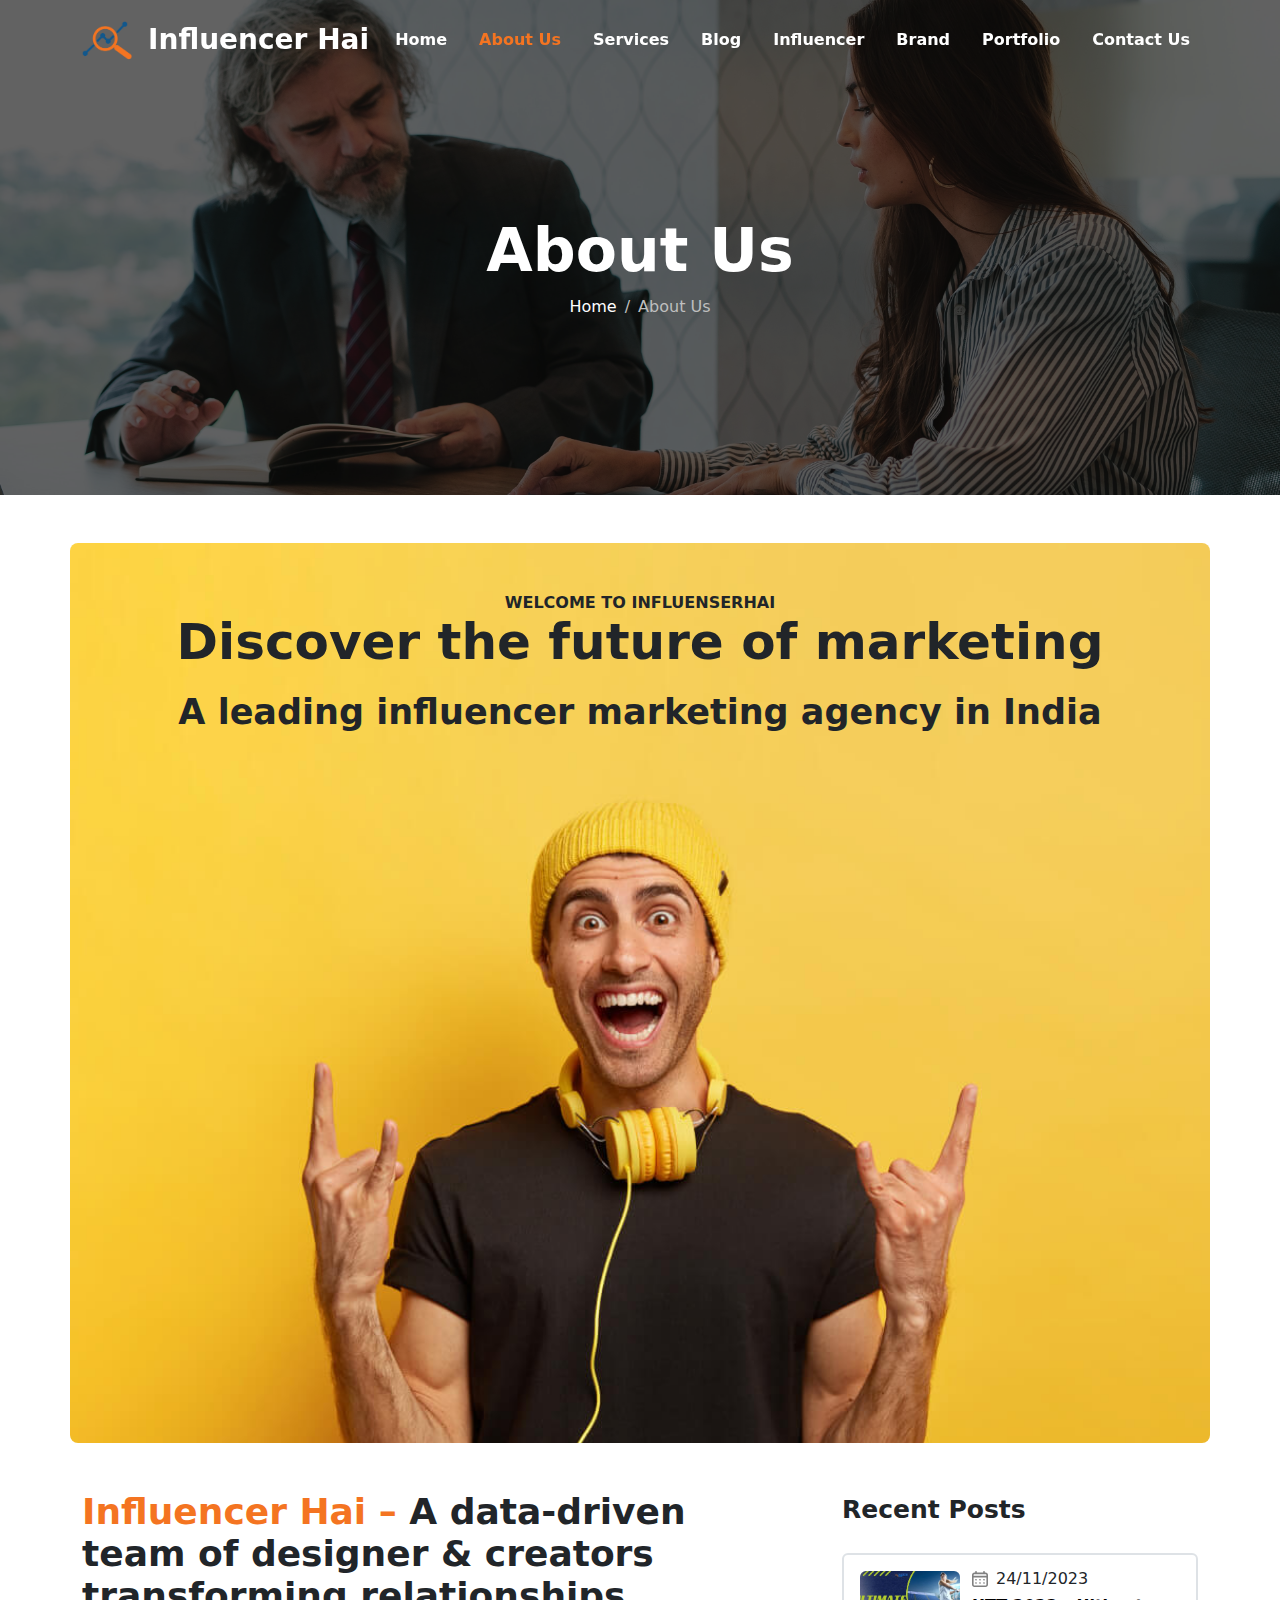
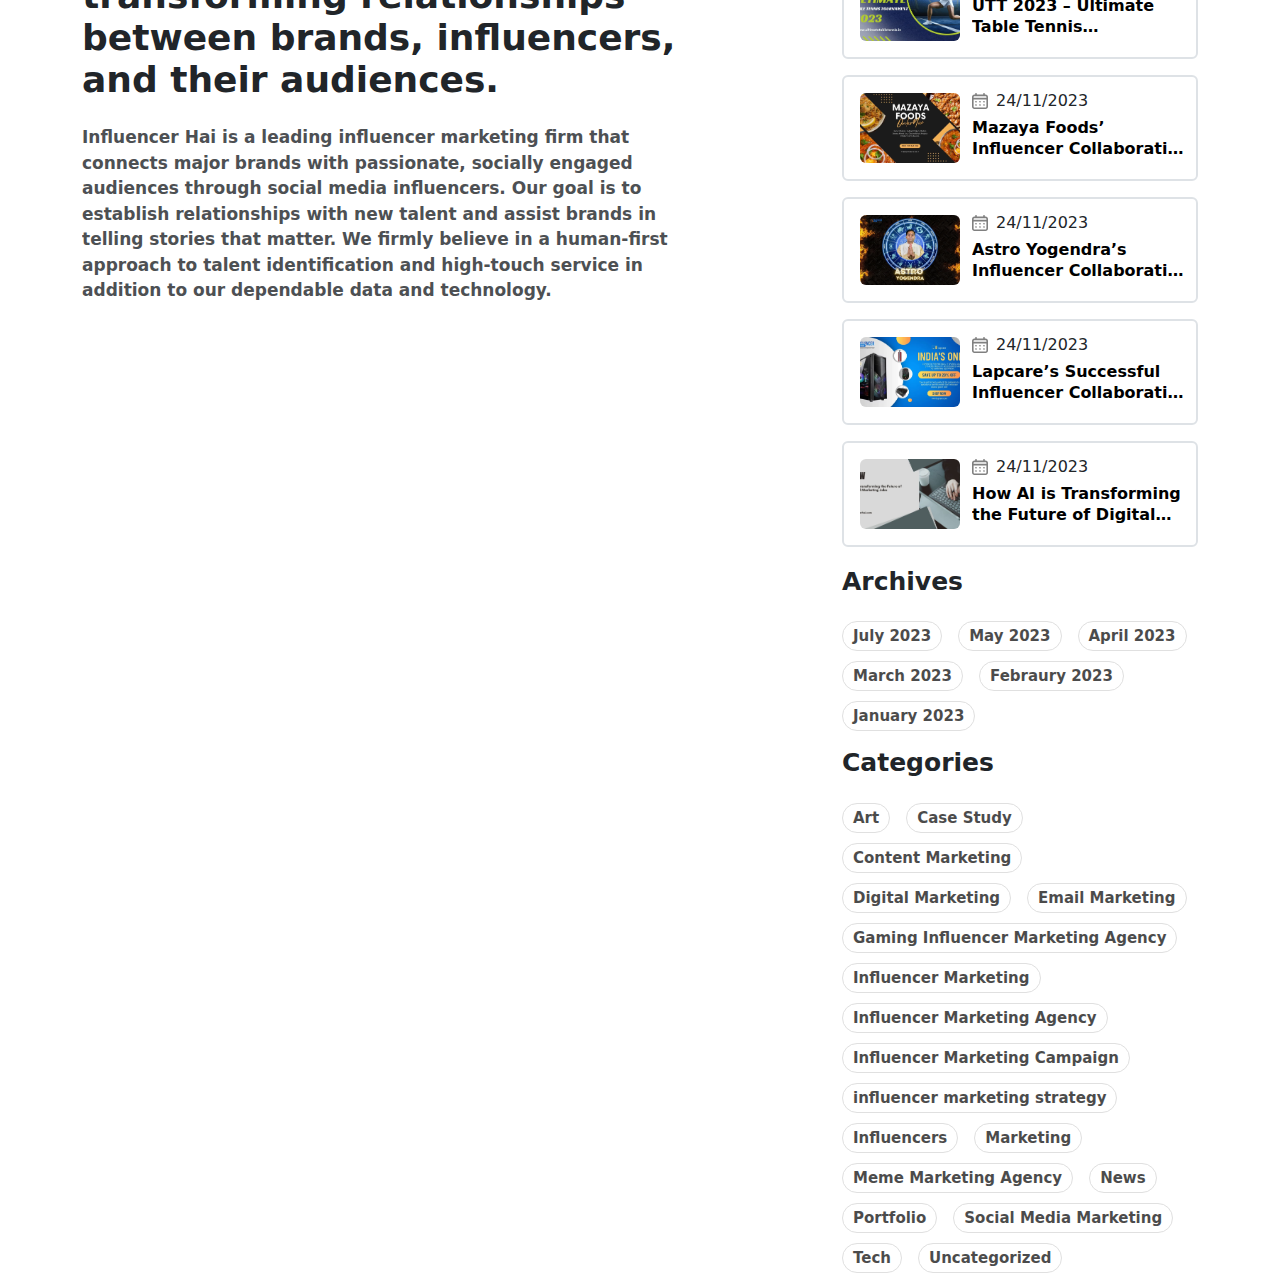
==== about.html @ 9efff972 "offcanvas changes" ====
<!DOCTYPE html>
<html lang="en">
<head>
    <meta charset="UTF-8">
    <meta name="viewport" content="width=device-width, initial-scale=1.0">
    <title>Document</title>
    <script src="assets/libs/jquery/jquery.js"></script>
    <link href="./assets/css/bootstrap.min.css" rel="stylesheet">
    <link href="./assets/css/swiper.min.css" rel="stylesheet">
    <link rel="stylesheet" href="assets/libs/glightBox/css/glightbox.min.css">

    <link href="./assets/css/style.min.css" rel="stylesheet">
</head>
<body>
    
  
  <!-- navbar start  -->
  <nav class="navbar navLight navbar-expand-lg fixed-top container-fluid blognav" aria-label="Offcanvas navbar large">
    <div class="container">
    <a class="navbar-brand logonav d-flex align-items-center" href="#"><img src="assets/img/logo.png" alt="logo" class="img-fluid w-100 h-100"> <span class="logoName  d-inline-flex ms-3">Influencer Hai</span></a>
    <button class="navbar-toggler border-0 shadow-none" type="button" data-bs-toggle="offcanvas" data-bs-target="#offcanvasNavbar2" aria-controls="offcanvasNavbar2" aria-label="Toggle navigation">
        <span class="navbar-toggler-icon menuBtn  "> <img src="assets/img/Menu.png" alt="menu" class="img-fluid w-100 h-100"></span>
    </button>
    <div class="offcanvas offcanvas-end" tabindex="-1" id="offcanvasNavbar2" aria-labelledby="offcanvasNavbar2Label">
        <div class="offcanvas-header">
            <div class="offcanvas-title" id="offcanvasNavbar2Label">
        <a class="navbar-brand logonav d-flex align-items-center" href="#"><img src="assets/img/logo.png" alt="logo" class="img-fluid w-100 h-100"> <span class="logoName logoNameInner d-inline-flex ms-3">Influencer Hai</span></a>
        </div>
        <button type="button" class="menuBtn menuBtnInner border-0 d-inline-flex shdow-none bg-dark" data-bs-dismiss="offcanvas" aria-label="Close"> <img src="assets/img/Close.png" alt="menu" class="img-fluid w-100 h-100"></button>
        </div>
        <div class="offcanvas-body">
        <ul class="navbar-nav navbarNav justify-content-end flex-grow-1 gap-md-3 gap-2">
            <li class="nav-item navItem">
                <a class="nav-link navLInk" aria-current="page" href="index.html">Home</a>
                </li>
            <li class="nav-item navItem">
            <a class="nav-link navLInk active" href="about.html">About Us</a>
            </li>
            <li class="nav-item navItem">
            <a class="nav-link navLInk" href="servicePage.html">Services</a>
            </li>
            <li class="nav-item navItem">
                <a class="nav-link navLInk " href="blogpage.html">Blog</a>
            </li>
            <li class="nav-item navItem">
                <a class="nav-link navLInk" href="influencer.html">Influencer</a>
            </li>
            <li class="nav-item navItem">
                <a class="nav-link navLInk" href="brand.html">Brand</a>
            </li>
            <li class="nav-item navItem">
                <a class="nav-link navLInk" href="portfolio.html">Portfolio</a>
            </li>
            <li class="nav-item navItem">
                <a class="nav-link navLInk" href="contactus.html">Contact Us</a>
            </li>
            <!-- <li class="nav-item navItem">
                <a class="nav-link navLInk" href="#">Search</a>
            </li> -->
        </ul>
        </div>
    </div>
    </div>
  </nav>
<!-- navbar end  -->

<!-- page heading section start -->
  <div class="container-fluid headingSection headingAboutSection position-relative">
      <div class="h-100 d-flex align-items-center position-relative z-1">
          <div class="container">
              <div class="row">
                  <div class="col-12 pageheading text-center">About Us</div>
                  <div class="col-12">
                      <nav aria-label="breadcrumb" class="headingBreadcrumb">
                          <ol class="breadcrumb justify-content-center">
                              <li class="breadcrumb-item headingTitle"><a href="index.html" class="text-decoration-none">Home</a></li>
                              <li class="breadcrumb-item headingTitle active" aria-current="page">About Us</li>
                          </ol>
                      </nav>
                  </div>
              </div>
          </div>
      </div>
  </div>
<!-- page heading section end -->

<!-- AboutImg Section Start -->
  <div class="container-fluid py-5">
    <div class="container aboutSection rounded-3 overflow-hidden">
      <div class="row">
        <div class="col-12 mx-auto">
          <div class="aboutImg">
            <div class="head text-center pt-5">
              WELCOME TO INFLUENSERhai
            </div>
            <div class="subHead text-center">
              Discover the future of marketing
            </div>
            <div class="subHeadmain text-center py-2 py-md-3">
              A leading influencer marketing agency in India
            </div>
          </div>
        </div>
      </div>
    </div>
  </div>
<!-- AboutImg Section Ends -->

<!-- About text Start -->
  <div class="container-fluid aboutTextSection py5">
    <div class="container">
      <div class="row">
        <div class="col-12 col-lg-8">
          <div class="row">
            <div class="col-12 col-lg-11">
              <div class="head">
                <span class="text-theme1">Influencer Hai –</span> A data-driven team of designer & creators transforming relationships between brands, influencers, and their audiences.
              </div>
            </div>
            <div class="col-12 col-lg-10">
              <div class="subHead pt-4">
                Influencer Hai is a leading influencer marketing firm that connects major brands with passionate, socially engaged audiences through social media influencers. Our goal is to establish relationships with new talent and assist brands in telling stories that matter. We firmly believe in a human-first approach to talent identification and high-touch service in addition to our dependable data and technology.
              </div>
            </div>
          </div>
        </div>
        <div class="col-12 col-lg-4">
          <div class="sidebar">
            <div class="row">
              <div class="col-12">
                <div class="card mainCard border-0 pt-3 pt-lg-0">
                  <div class="cardbody">
                    <div class="cardHeading pb-4">
                      Recent Posts
                    </div>
                    <div class=" CardBox mb-3">
                      <div class="cardbody border border-2 px-3 rounded-2 py-3 d-flex gap-3">
                        <div class="row">
                          <div class="col-auto">
                            <div class="CardImg overflow-hidden rounded-2">
                              <img src="./assets/img/blog/blog1.webp" alt="cardImg" class="h-100 w-100 img-fluid object-fit-cover">
                            </div>
                          </div>
                          <div class="col px-0">
                            <div class="cardLink">
                              <div class="date mb-2 d-flex align-items-center gap-2">
                                <img src="./assets/img/calendar.svg" alt="calendarimg" class="h-100 w-100 img-fluid">  24/11/2023
                              </div>
                              <div>
                                <a href="javascript:;" class="text-decoration-none text-black cardLinkanc">UTT 2023 – Ultimate Table Tennis Tournament 2023 Influencer Marketing Campaign</a>
                              </div>
                            </div>
                          </div>
                        </div>
                      </div>
                    </div>
                    <div class=" CardBox mb-3">
                      <div class="cardbody border border-2 px-3 rounded-2 py-3 d-flex gap-3">
                        <div class="row">
                          <div class="col-auto">
                            <div class="CardImg overflow-hidden rounded-2">
                              <img src="./assets/img/blog/blog2.webp" alt="cardImg" class="h-100 w-100 img-fluid object-fit-cover">
                            </div>
                          </div>
                          <div class="col px-0">
                            <div class="cardLink">
                              <div class="date mb-2 d-flex align-items-center gap-2">
                                <img src="./assets/img/calendar.svg" alt="calendarimg" class="h-100 w-100 img-fluid">  24/11/2023
                              </div>
                              <div>
                                <a href="javascript:;" class="text-decoration-none text-black cardLinkanc">Mazaya Foods’ Influencer Collaboration – A Flavorful Journey With InfluencerHai</a>
                              </div>
                            </div>
                          </div>
                        </div>
                      </div>
                    </div>
                    <div class=" CardBox mb-3">
                      <div class="cardbody border border-2 px-3 rounded-2 py-3 d-flex gap-3">
                        <div class="row">
                          <div class="col-auto">
                            <div class="CardImg overflow-hidden rounded-2">
                              <img src="./assets/img/blog/blog3.webp" alt="cardImg" class="h-100 w-100 img-fluid object-fit-cover">
                            </div>
                          </div>
                          <div class="col px-0">
                            <div class="cardLink">
                              <div class="date mb-2 d-flex align-items-center gap-2">
                                <img src="./assets/img/calendar.svg" alt="calendarimg" class="h-100 w-100 img-fluid">  24/11/2023
                              </div>
                              <div>
                                <a href="javascript:;" class="text-decoration-none text-black cardLinkanc">Astro Yogendra’s Influencer Collaboration With InfluencerHai</a>
                              </div>
                            </div>
                          </div>
                        </div>
                      </div>
                    </div>
                    <div class=" CardBox mb-3">
                      <div class="cardbody border border-2 px-3 rounded-2 py-3 d-flex gap-3">
                        <div class="row">
                          <div class="col-auto">
                            <div class="CardImg overflow-hidden rounded-2">
                              <img src="./assets/img/blog/blog4.webp" alt="cardImg" class="h-100 w-100 img-fluid object-fit-cover">
                            </div>
                          </div>
                          <div class="col px-0">
                            <div class="cardLink">
                              <div class="date mb-2 d-flex align-items-center gap-2">
                                <img src="./assets/img/calendar.svg" alt="calendarimg" class="h-100 w-100 img-fluid">  24/11/2023
                              </div>
                              <div>
                                <a href="javascript:;" class="text-decoration-none text-black cardLinkanc">Lapcare’s Successful Influencer Collaboration With InfluencerHai.com</a>
                              </div>
                            </div>
                          </div>
                        </div>
                      </div>
                    </div>
                    <div class=" CardBox mb-3">
                      <div class="cardbody border border-2 px-3 rounded-2 py-3 d-flex gap-3">
                        <div class="row">
                          <div class="col-auto">
                            <div class="CardImg overflow-hidden rounded-2">
                              <img src="./assets/img/blog/blog5.jpg" alt="cardImg" class="h-100 w-100 img-fluid object-fit-cover">
                            </div>
                          </div>
                          <div class="col px-0">
                            <div class="cardLink">
                              <div class="date mb-2 d-flex align-items-center gap-2">
                                <img src="./assets/img/calendar.svg" alt="calendarimg" class="h-100 w-100 img-fluid">  24/11/2023
                              </div>
                              <div>
                                <a href="javascript:;" class="text-decoration-none text-black cardLinkanc">How AI is Transforming the Future of Digital Marketing Jobs</a>
                              </div>
                            </div>
                          </div>
                        </div>
                      </div>
                    </div>
                  </div>
                </div>
              </div>
              <div class="col-12 col-md-6 col-lg-12">
                <div class="card mainCard border-0">
                  <div class="cardbody">
                    <div class="cardHeading pb-4">
                      Archives
                    </div>
                    <div class="archiesText">
                      <ul class="list-unstyled d-flex flexcolumn gap-3 flex-wrap">
                        <li><a href="javaScript:;" class="text-decoration-none text-black archiesTextanc">July 2023</a></li>
                        <li><a href="javaScript:;" class="text-decoration-none text-black archiesTextanc"> May 2023</a></li>
                        <li><a href="javaScript:;" class="text-decoration-none text-black archiesTextanc">April 2023</a></li>
                        <li><a href="javaScript:;" class="text-decoration-none text-black archiesTextanc">March 2023</a></li>
                        <li><a href="javaScript:;" class="text-decoration-none text-black archiesTextanc">Febraury 2023</a></li>
                        <li><a href="javaScript:;" class="text-decoration-none text-black archiesTextanc">January 2023</a></li>
                      </ul>
                    </div>
                  </div>
                </div>
              </div>
              <div class="col-12 col-md-6 col-lg-12">
                <div class="card mainCard border-0">
                  <div class="cardbody">
                    <div class="cardHeading pb-4">
                      Categories
                    </div>
                    <div class="archiesText">
                      <ul class="list-unstyled d-flex flexcolumn gap-3 flex-wrap">
                        <li><a href="javaScript:;" class="text-decoration-none text-black archiesTextanc">Art</a></li>
                        <li><a href="javaScript:;" class="text-decoration-none text-black archiesTextanc">Case Study</a></li>
                        <li><a href="javaScript:;" class="text-decoration-none text-black archiesTextanc">Content Marketing</a></li>
                        <li><a href="javaScript:;" class="text-decoration-none text-black archiesTextanc">Digital Marketing</a></li>
                        <li><a href="javaScript:;" class="text-decoration-none text-black archiesTextanc">Email Marketing</a></li>
                        <li><a href="javaScript:;" class="text-decoration-none text-black archiesTextanc">Gaming Influencer Marketing Agency</a></li>
                        <li><a href="javaScript:;" class="text-decoration-none text-black archiesTextanc">Influencer Marketing</a></li>
                        <li><a href="javaScript:;" class="text-decoration-none text-black archiesTextanc">Influencer Marketing Agency</a></li>
                        <li><a href="javaScript:;" class="text-decoration-none text-black archiesTextanc">Influencer Marketing Campaign</a></li>
                        <li><a href="javaScript:;" class="text-decoration-none text-black archiesTextanc">influencer marketing strategy</a></li>
                        <li><a href="javaScript:;" class="text-decoration-none text-black archiesTextanc">Influencers</a></li>
                        <li><a href="javaScript:;" class="text-decoration-none text-black archiesTextanc">Marketing</a></li>
                        <li><a href="javaScript:;" class="text-decoration-none text-black archiesTextanc">Meme Marketing Agency</a></li>
                        <li><a href="javaScript:;" class="text-decoration-none text-black archiesTextanc">News</a></li>
                        <li><a href="javaScript:;" class="text-decoration-none text-black archiesTextanc">Portfolio</a></li>
                        <li><a href="javaScript:;" class="text-decoration-none text-black archiesTextanc">Social Media Marketing</a></li>
                        <li><a href="javaScript:;" class="text-decoration-none text-black archiesTextanc">Tech</a></li>
                        <li><a href="javaScript:;" class="text-decoration-none text-black archiesTextanc">Uncategorized</a></li>
                      </ul>
                    </div>
                  </div>
                </div>
              </div>
            </div>
          </div>
        </div>
      </div>
    </div>
  </div>
<!-- About text Ends -->




    <script src="./assets/libs/bootstrap/dist/js/bootstrap.bundle.min.js"></script>
    <script src="./assets/libs/swiper/swiper-bundle.min.js"></script>
    <script src="assets/libs/glightBox/js/glightbox.min.js"></script>


    <script>
      $(window).scroll(function () {
          var scroll = $(window).scrollTop();
          if (scroll <= 120) {
              $("nav.navbar").removeClass("nav-active");
          } else {
              $("nav.navbar").addClass("nav-active");
          }
      });
  </script>


<!-- video swiper  -->
<script>
  var swiper = new Swiper(".videoSwiper", {
    slidesPerView: 5,
    spaceBetween: 10,
    pagination: {
      el: ".swiper-pagination",
      clickable: true,
    },
    breakpoints: {
      640: {
        slidesPerView: 2,
        spaceBetween: 10,
      },
      768: {
        slidesPerView: 4,
        spaceBetween: 10,
      },
      1024: {
        slidesPerView: 5.3,
        spaceBetween: 20,
      },
    },
  });
</script>

<!-- video glightBox  -->

<script>
  var glightbox = GLightbox({
      loop: true,
      selector: ".glightboxx",
  });
</script>

</body>
</html>
---- assets/css/style.min.css ----
.heading{font-style:normal;font-weight:700;font-size:25px;line-height:34px;color:#000;text-align:center}.heading span{color:#f47421}@media only screen and (min-width: 992px){.heading{font-size:36px}}.subHeading{margin-top:5px;font-style:normal;font-weight:600;color:#4a4a4a;text-align:center;font-size:16px;line-height:20px}@media only screen and (min-width: 992px){.subHeading{font-size:24px;line-height:36px;margin-top:10px}}.influencerFluid .influencer{width:100%;height:100%}.influencerFluid .influencer img{width:100%;height:100%;-o-object-fit:cover;object-fit:cover}.influencerFluid .influencerWrapper{border:1px solid;border-color:#cacaca;border-radius:5px;padding:20px 10px}@media only screen and (min-width: 576px){.influencerFluid .influencerWrapper{border:0;padding:0}}.influencerFluid .influencerWrapper .icons{width:40px;height:40px}.influencerFluid .influencerWrapper .icons img{width:100%;height:100%}.influencerFluid .influencerWrapper .influencerHeading{font-style:normal;font-weight:700;font-size:16px;line-height:24px;color:#4a4a4a}.influencerFluid .influencerWrapper .influencerHeading span{color:#f47421}@media only screen and (min-width: 992px){.influencerFluid .influencerWrapper .influencerHeading{font-size:20px}}.influencerFluid .influencerWrapper .influencerSubHeading{font-style:normal;font-weight:400;font-size:14px;line-height:24px;color:#646464}@media only screen and (min-width: 992px){.influencerFluid .influencerWrapper .influencerSubHeading{font-size:15px;line-height:20px}}.influencerCategoriesFluid .categoryRow{flex-wrap:nowrap;overflow-x:auto}@media only screen and (min-width: 576px){.influencerCategoriesFluid .categoryRow{flex-wrap:wrap}}.influencerCategoriesFluid .categoryWrapper{border:1px solid;border-color:#e3e3e3;border-radius:5px;justify-content:center;align-items:center;transition:.3s ease-in-out;padding:10px;background-color:#fff}@media only screen and (min-width: 1200px){.influencerCategoriesFluid .categoryWrapper{padding:20px 10px}}.influencerCategoriesFluid .categoryWrapper:hover{transform:translateY(-10px)}.influencerCategoriesFluid .categoryWrapper:hover .categoryAnchor img{transform:translateX(5px)}.influencerCategoriesFluid .categoryWrapper .categoryIcon{width:40px;height:40px}.influencerCategoriesFluid .categoryWrapper .categoryIcon img{width:100%;height:100%;-o-object-fit:contain;object-fit:contain}.influencerCategoriesFluid .categoryWrapper .categoryHeading{font-style:normal;font-weight:700;line-height:20px;color:#4a4a4a;font-size:14px}@media only screen and (min-width: 1200px){.influencerCategoriesFluid .categoryWrapper .categoryHeading{font-size:16px;line-height:20px}}.influencerCategoriesFluid .categoryWrapper .categoryAnchor{color:#f47421;text-decoration:none;border-radius:5px;font-size:13px;line-height:20px;overflow:hidden;text-overflow:ellipsis;display:-webkit-box !important;-webkit-line-clamp:1;-webkit-box-orient:vertical}@media only screen and (min-width: 1200px){.influencerCategoriesFluid .categoryWrapper .categoryAnchor{font-size:13px;line-height:24px}}.influencerCategoriesFluid .categoryWrapper .categoryAnchor img{margin-left:5px;width:10px;height:10px;transition:.3s ease-in-out}.newEraFluid{text-align:center;overflow:hidden}.newEraFluid>.container>.row{z-index:2}.newEraFluid .newEraPara{color:#4a4a4a;width:500px;z-index:2;font-size:14px}@media only screen and (min-width: 576px){.newEraFluid .newEraPara{font-size:15px}}@media only screen and (min-width: 992px){.newEraFluid .newEraPara{font-size:18px}}.newEraFluid .askBtn{background-color:#f47421;border-radius:5px;font-weight:500;border:1px solid;color:#fff;transition:.3s linear;margin-right:8px;z-index:2;font-size:12px;padding:10px}@media only screen and (min-width: 992px){.newEraFluid .askBtn{padding:10px 20px;font-size:15px}}.newEraFluid .askBtn:hover{border:1px solid #f47421;background-color:rgba(0,0,0,0);color:#f47421}.newEraFluid .learnBtn{border-color:#f47421;border:1px solid;border-radius:5px;font-size:12px;font-weight:500;color:#f47421;transition:.3s linear;background-color:rgba(0,0,0,0);padding:10px}@media only screen and (min-width: 992px){.newEraFluid .learnBtn{font-size:15px;padding:10px 20px}}.newEraFluid .learnBtn:hover{background-color:#f47421;color:#fff}.newEraFluid .images{width:150px;height:150px;position:absolute;top:60%;left:150px}.newEraFluid .images::after{content:"";background-image:url(../img/actress4.jpeg);position:absolute;top:-100%;left:-113px;width:100px;height:100px;background-repeat:no-repeat;background-position:center top;border-radius:50%;background-size:cover}.newEraFluid .images::before{content:"";background-image:url(../img/actress5.jpeg);position:absolute;top:-166%;left:110px;width:80px;height:80px;background-repeat:no-repeat;background-position:center top;background-size:cover;border-radius:50%}.newEraFluid .images img{width:100%;height:100%;-o-object-fit:cover;object-fit:cover;border-radius:50%}.newEraFluid .imagesRyt{width:150px;height:150px;position:absolute;top:4%;right:28px;z-index:1}.newEraFluid .imagesRyt::after{content:"";background-size:cover;background-image:url(../img/actress1.jpeg);position:absolute;top:210%;left:7px;width:35px;height:35px;background-repeat:no-repeat;background-position:center top;border-radius:50%}.newEraFluid .imagesRyt::before{content:"";background-size:cover;background-image:url(../img/actress2.jpeg);position:absolute;top:126%;left:-117px;width:80px;height:80px;background-repeat:no-repeat;background-position:center top;border-radius:50%}.newEraFluid .imagesRyt img{width:100%;height:100%;-o-object-fit:cover;object-fit:cover;border-radius:50%}.askBtn{background-color:#f47421;border-radius:5px;font-weight:500;border:1px solid;color:#fff;transition:.3s linear;margin-right:8px;z-index:2;font-size:12px;padding:10px;z-index:5;position:relative}@media only screen and (min-width: 992px){.askBtn{padding:10px 20px;font-size:15px}}.askBtn:hover{border:1px solid #f47421;background-color:rgba(0,0,0,0);color:#f47421}.serviceHeroFluid{padding-top:130px;padding-bottom:70px;overflow:hidden;height:300px}@media only screen and (min-width: 576px){.serviceHeroFluid{padding-bottom:70px}}@media only screen and (min-width: 768px){.serviceHeroFluid{height:400px;padding-bottom:80px}}.serviceHeroFluid::after{content:"";background-image:url(./../img/serviceImg.webp);position:absolute;top:0;left:0;background-repeat:no-repeat;background-size:cover;background-position:top;width:100%;height:100%;z-index:1}.serviceHeroFluid::before{content:"";width:100%;height:100%;background-color:rgba(0,0,0,.4);position:absolute;top:0;left:0;z-index:2}.serviceHeroFluid .serviceTxt{z-index:4;position:relative;top:50%;transform:translate(-50%, -50%);left:50%;margin:0;text-align:center}@media only screen and (min-width: 576px){.serviceHeroFluid .serviceTxt{top:50%;transform:translateY(-50%);left:20px;text-align:start}}.serviceHeroFluid .serviceTxt .serviceHeading{font-weight:700;color:#fff;line-height:110%;font-size:25px}@media only screen and (min-width: 576px){.serviceHeroFluid .serviceTxt .serviceHeading{font-size:32px}}@media only screen and (min-width: 768px){.serviceHeroFluid .serviceTxt .serviceHeading{font-size:40px}}@media only screen and (min-width: 992px){.serviceHeroFluid .serviceTxt .serviceHeading{font-size:45px}}.serviceHeroFluid .serviceTxt .learnBtn{border:0;background-color:#fff;color:#f47421;font-weight:600;border-radius:5px;margin-top:30px;transition:.3s linear;padding:5px 15px;font-size:12px}@media only screen and (min-width: 576px){.serviceHeroFluid .serviceTxt .learnBtn{padding:10px 20px}}@media only screen and (min-width: 768px){.serviceHeroFluid .serviceTxt .learnBtn{font-size:14px}}.serviceHeroFluid .serviceTxt .learnBtn:hover{background-color:#f47421;color:#fff}.influencerBtn{color:#fff;background-color:#f47421;border-style:solid;border-width:0px 0px 0px 0px;border-radius:30px 30px 30px 30px;font-weight:600;text-decoration:none;transition:.3s ease-in-out;padding:12px 24px;font-size:12px;display:flex;margin:auto}.influencerBtn.zIndex{z-index:5}.influencerBtn.influencerBtn1{margin:auto}@media only screen and (min-width: 992px){.influencerBtn.influencerBtn1{margin-left:0}}.influencerBtn:hover{background-color:#11578c;transform:scale(1.1)}@media only screen and (min-width: 768px){.influencerBtn{padding:15px 30px;font-size:16px;margin-left:0}}.navbar.nav-active .navLInk{color:#000 !important}.navbar.nav-active .navLInk.active{color:#f47421 !important}.navbar.nav-active .logoName{color:#000 !important}.heroSection{color:#fff;position:relative;align-items:center;padding-top:80px;min-height:100vh}@media only screen and (min-width: 768px){.heroSection{padding-top:0}}.heroSection::after{content:"";background-image:url(./../img/bg.jpg);background-repeat:no-repeat;background-position:center;background-size:cover;width:100%;height:100%;position:absolute;top:0;left:0}@media only screen and (min-width: 576px){.heroSection{color:#fff;position:relative;align-items:center}}@media only screen and (min-width: 1200px){.heroSection{height:100vh}}.heroSection .heroImage{z-index:6;position:relative}.heroSection .heroImage img{width:100%;height:100%;-o-object-fit:contain;object-fit:contain}.heroSection .heroTxtWrapper{z-index:5;position:relative}.heroSection .videoBg .videoInner{-o-object-position:right;object-position:right}@media only screen and (min-width: 1200px){.heroSection .videoBg .videoInner{-o-object-position:unset;object-position:unset}}.heroSection .HeroHeading{font-size:27px;color:#11578c;line-height:32px}@media only screen and (min-width: 768px){.heroSection .HeroHeading{font-size:30px;line-height:36px}}@media only screen and (min-width: 992px){.heroSection .HeroHeading{font-size:35px;line-height:42px}}@media only screen and (min-width: 1200px){.heroSection .HeroHeading{font-size:42px;line-height:52px}}.heroSection .heroPera{font-size:16px;color:#4a4a4a}@media only screen and (min-width: 576px){.heroSection .heroPera{font-size:16px;line-height:normal}}@media only screen and (min-width: 992px){.heroSection .heroPera{font-size:20px}}.heroSection .searchBox{max-width:557px;min-height:62px;border-radius:60px;position:relative;background-color:#fff;display:flex;align-items:center;padding:0px;border:2px solid #8371a9}@media only screen and (min-width: 992px){.heroSection .searchBox{max-width:557px;min-height:72px;border-radius:60px;position:relative;background-color:#fff;display:flex;align-items:center;padding:15px;border:4px solid #11578c}}.heroSection .searchBox .Dropdown .dropbtn{font-size:13px;color:#f47421;font-weight:700}.heroSection .searchBox .Dropdown .dropbtn::after{background-image:url(../img/downarrow.svg);background-repeat:no-repeat;background-size:cover;width:15px;height:15px;top:100px;border:none !important}@media only screen and (min-width: 576px){.heroSection .searchBox .Dropdown .dropbtn{font-size:16px;color:#f47421;font-weight:700}}@media only screen and (min-width: 576px){.heroSection .searchBox .Dropdown .dropbtn{font-size:18px;color:#f47421;font-weight:700}}.heroSection .searchBox .Dropdown .IconMedia{width:18px;height:18px}@media only screen and (min-width: 576px){.heroSection .searchBox .Dropdown .IconMedia{width:14px;height:14px}}.heroSection .searchBox .Dropdown .DropMenu{background-color:#fff;border-radius:10px;border:none;max-width:200px}.heroSection .searchBox .Dropdown .DropMenu .dropdown-item{font-size:14px;color:#4a4a4a}@media only screen and (min-width: 576px){.heroSection .searchBox .Dropdown .DropMenu .dropdown-item{font-size:16px;font-weight:700;color:#4a4a4a;transition:all .3s ease-in-out}.heroSection .searchBox .Dropdown .DropMenu .dropdown-item .IconMedia{filter:grayscale(1)}.heroSection .searchBox .Dropdown .DropMenu .dropdown-item:hover{color:#f47421}.heroSection .searchBox .Dropdown .DropMenu .dropdown-item:hover .IconMedia{filter:none}}@media only screen and (min-width: 768px){.heroSection .searchBox .Dropdown .DropMenu .dropdown-item{font-size:18px;font-weight:700;color:#4a4a4a;transition:all .3s ease-in-out}.heroSection .searchBox .Dropdown .DropMenu .dropdown-item .IconMedia{filter:grayscale(1)}.heroSection .searchBox .Dropdown .DropMenu .dropdown-item:hover{color:#f47421}.heroSection .searchBox .Dropdown .DropMenu .dropdown-item:hover .IconMedia{filter:none}}.heroSection .searchBox .searchInput{font-size:14px;font-weight:700;color:#000}.heroSection .searchBox .searchInput::-moz-placeholder{font-size:14px;font-weight:700;color:#000}.heroSection .searchBox .searchInput::placeholder{font-size:14px;font-weight:700;color:#000}@media only screen and (min-width: 576px){.heroSection .searchBox .searchInput{font-size:18px;font-weight:700;color:#000}.heroSection .searchBox .searchInput::-moz-placeholder{font-size:18px;font-weight:700;color:#000}.heroSection .searchBox .searchInput::placeholder{font-size:18px;font-weight:700;color:#000}}.heroSection .searchBox .searchicon{height:24px;width:24px;margin-right:10px}.heroSection .searchBox .searchInner{top:100%;transform:translate(0, 7px);max-height:30vh;height:30vh;padding:8px 10px}@media only screen and (min-width: 576px){.heroSection .searchBox .searchInner{top:100%;transform:translate(0, 7px);max-height:50vh;height:50vh;padding:20px 30px}}.heroSection .searchBox .searchInner .searchLi{padding:10px 15px}@media only screen and (min-width: 576px){.heroSection .searchBox .searchInner .searchLi{transition:all .3s ease;padding:20px 30px}}.heroSection .searchBox .searchInner .searchLi:hover{background-color:rgba(255,200,200,.658)}.heroSection .searchBox .searchInner .searchLi .innerDropdown{font-size:13px;color:#4a4a4a;font-weight:700;opacity:.9}@media only screen and (min-width: 576px){.heroSection .searchBox .searchInner .searchLi .innerDropdown{font-size:14px;color:#4a4a4a;font-weight:700;opacity:.9}}@media only screen and (min-width: 768px){.heroSection .searchBox .searchInner .searchLi .innerDropdown{font-size:18px;color:#4a4a4a;font-weight:700;opacity:.9}}.heroSection .searchBox .searchInner .searchLi .innerDropdown .arrowIcon{width:14px;height:14px;transform:rotate(-45deg)}@media only screen and (min-width: 576px){.heroSection .searchBox .searchInner .searchLi .innerDropdown .arrowIcon{width:14px;height:14px;transform:rotate(-45deg)}}@media only screen and (min-width: 768px){.heroSection .searchBox .searchInner .searchLi .innerDropdown .arrowIcon{width:18px;height:18px;transform:rotate(-45deg)}}.heroSection .searchBox .searchInner .searchLi .innerDropdown .inndrSubheading{font-size:10px;font-weight:600}@media only screen and (min-width: 576px){.heroSection .searchBox .searchInner .searchLi .innerDropdown .inndrSubheading{font-size:13px;font-weight:600}}.heroSection .searchBox .searchInnerData{padding:7px 12px;color:#000;font-size:14px;font-weight:500;transition:all .3s ease-in-out}.heroSection .searchBox .searchInnerData:hover{background-color:#f2f2f2}.heroSection .searchBox .searchInput:focus~.searchInner{display:block !important}.heroSection .searchBox .searchdrop .dropdownBtn{font-size:14px;font-weight:500;color:#000}.heroSection .searchBox .searchdrop .searchMenu{transform:translateY(7px);max-height:50vh;min-width:auto}.heroSection .heroBrand{width:100%;background-color:#170c2a;box-shadow:rgba(0,0,0,.15) 0px 1px 3px 1px;border-radius:60px 60px 0px 0px;padding:var(--space-2xl)}.heroSection .heroBrand .brandIcon{height:30px}@media only screen and (min-width: 576px){.heroSection .heroBrand .brandIcon{height:40px}}.counterSection .counterCard{background-color:#fff;box-shadow:0px 1px 3px 1px rgba(0,0,0,.15);border-radius:0px 0px 40px 40px;padding:1.5rem}@media only screen and (min-width: 576px){.counterSection .counterCard{background-color:#fff;box-shadow:0px 1px 3px 1px rgba(0,0,0,.15);border-radius:0px 0px 60px 60px;padding:1.5rem}}.counterSection .counterCard .iconuser{background-color:#8d4aff;box-shadow:rgba(0,0,0,.1) 0px 18px 16px -3px;width:30px;height:30px;border-radius:50%;overflow:hidden;margin-top:10px;flex-shrink:0}@media only screen and (min-width: 576px){.counterSection .counterCard .iconuser{background-color:#8d4aff;box-shadow:rgba(0,0,0,.1) 0px 18px 16px -3px;width:40px;height:40px;border-radius:50%;overflow:hidden;margin-top:14px;flex-shrink:0}}@media only screen and (min-width: 576px){.counterSection .counterCard .iconuser{background-color:#8d4aff;box-shadow:rgba(0,0,0,.1) 0px 18px 16px -3px;width:44px;height:44px;border-radius:50%;overflow:hidden;margin-top:14px;flex-shrink:0}}.counterSection .counterCard .counterHeading{font-size:22px;font-weight:700;color:#000}@media only screen and (min-width: 576px){.counterSection .counterCard .counterHeading{font-size:30px;font-weight:700;color:#000}}@media only screen and (min-width: 768px){.counterSection .counterCard .counterHeading{font-size:40px;font-weight:700;color:#000}}@media only screen and (min-width: 992px){.counterSection .counterCard .counterHeading{font-size:48px;font-weight:700;color:#000}}.counterSection .counterCard .counterPera{font-size:14px;font-weight:600;color:#666}@media only screen and (min-width: 576px){.counterSection .counterCard .counterPera{font-size:1.3rem;font-weight:600;color:#666}}@media only screen and (min-width: 768px){.counterSection .counterCard .counterPera{font-size:1.4rem;font-weight:600;color:#666}}.ourClient .clientContent .headingClient{font-size:22px;line-height:32px;color:#000;font-weight:700}@media only screen and (min-width: 576px){.ourClient .clientContent .headingClient{font-size:24px;line-height:26px;color:#000;font-weight:700}}@media only screen and (min-width: 768px){.ourClient .clientContent .headingClient{font-size:34px;line-height:52px;color:#000;font-weight:700}}@media only screen and (min-width: 768px){.ourClient .clientContent .headingClient{font-size:40px;line-height:38px;color:#000;font-weight:700}}.ourClient .clientContent .headingClient .subheadingClient{color:#f47421}.ourClient .clientContent .pera{font-size:16px;color:#000;font-weight:600}@media only screen and (min-width: 576px){.ourClient .clientContent .pera{font-size:16px;color:#000;font-weight:600}}@media only screen and (min-width: 768px){.ourClient .clientContent .pera{font-size:20px;color:#000;font-weight:600}}.ourClient .cardImg{box-shadow:rgba(0,0,0,.05) -5px 4px 36px;border-radius:4px;height:100px;padding:10px;background:#fff;display:flex;align-items:center;justify-content:center;align-items:center;border:none}.ourClient .cardImg.active .clientImg{display:none}.ourClient .cardImg.active .clientImg2{display:block !important}.ourClient .cardImg .clientImg{height:100px;padding:10px}.ourClient .cardImg .clientImg2{height:100px}.brandHeroSection{background-image:url(../img/brand/hero-9-img.png) !important;background-repeat:no-repeat;background-size:cover;padding-top:80px;min-height:80vh}@media only screen and (min-width: 1200px){.brandHeroSection{min-height:100vh}}.brandHeroSection .HeroHeading{font-size:25px;color:#11578c;line-height:32px}@media only screen and (min-width: 768px){.brandHeroSection .HeroHeading{font-size:30px;line-height:36px}}@media only screen and (min-width: 992px){.brandHeroSection .HeroHeading{font-size:35px;line-height:42px}}@media only screen and (min-width: 1200px){.brandHeroSection .HeroHeading{font-size:42px;line-height:52px}}.brandHeroSection .heroPera{font-size:16px;color:#4a4a4a}@media only screen and (min-width: 576px){.brandHeroSection .heroPera{font-size:16px;line-height:normal}}@media only screen and (min-width: 992px){.brandHeroSection .heroPera{font-size:20px}}.brandHeroSection .heroImage{z-index:6;position:relative}.brandHeroSection .heroImage img{width:100%;height:100%;-o-object-fit:contain;object-fit:contain;aspect-ratio:1/.7}@media only screen and (min-width: 992px){.brandHeroSection .heroImage img{width:100%;height:100%;-o-object-fit:contain;object-fit:contain;aspect-ratio:unset}}.aboutUs .cardAbout{border-radius:5px;padding:20px;background-color:#646464 !important}@media only screen and (min-width: 768px){.aboutUs .cardAbout{padding:30px}}@media only screen and (min-width: 992px){.aboutUs .cardAbout{padding:40px}}.aboutUs .cardAbout .cardHeading{font-size:22px;line-height:30px;color:#fff;font-weight:600}@media only screen and (min-width: 768px){.aboutUs .cardAbout .cardHeading{font-size:25px;line-height:32px}}@media only screen and (min-width: 768px){.aboutUs .cardAbout .cardHeading{font-size:30px;line-height:38px}}.aboutUs .devolopements-benefits-box{background-color:#646464 !important;background-size:cover;transition:all .3s ease-in-out}.aboutUs .devolopements-benefits-box:hover .devolopements-benefits-box-count{border-radius:10px}.aboutUs .devolopements-benefits-box .headingCardInner{color:#fff;font-size:18px;align-items:center}@media only screen and (min-width: 576px){.aboutUs .devolopements-benefits-box .headingCardInner{font-size:20px;align-items:start}}.aboutUs .devolopements-benefits-box .peraCard{font-size:14px;color:#fff;opacity:.7;margin-top:10px;display:-webkit-box;-webkit-line-clamp:3;-webkit-box-orient:vertical;overflow:hidden;text-overflow:ellipsis;align-items:center}@media only screen and (min-width: 576px){.aboutUs .devolopements-benefits-box .peraCard{font-size:16px;align-items:start}}.aboutUs .devolopements-benefits-box .positionCard{color:#fff;font-size:12px}.aboutUs .devolopements-benefits-box .devolopements-benefits-box-count{position:absolute;left:50%;transform:translateX(-50%);top:-25px;background-color:#f47421;width:50px;height:50px;border-radius:10px;display:flex;align-items:center;justify-content:center;font-weight:900;color:#fff;font-size:20px;transition:.5s;transition:all .3s ease-in-out}@media only screen and (min-width: 576px){.aboutUs .devolopements-benefits-box .devolopements-benefits-box-count{left:3px;font-size:24px;height:50px;border-radius:50px;top:20px}}.formStart .formFloat{border-color:red !important}.formStart .formFloat::-moz-placeholder{color:#11578c !important}.formStart .formFloat::placeholder{color:#11578c !important}.formStart .formFloat .formFloatinput{color:#fff !important}.formStart .formFloat .formFloatinput:focus{border-color:#fff !important}.formStart .formFloat .formFloatinputlabel{color:#fff !important;font-size:14px !important}@media only screen and (min-width: 576px){.formStart .formFloat .formFloatinputlabel{font-size:16px !important}}.formStart .formFloat .formFloatinputlabel::after{background:rgba(0,0,0,0) !important}.formStart .formFloat .formFloatinputtextarea{height:120px}@media only screen and (min-width: 576px){.formStart .formFloat .formFloatinputtextarea{height:150px}}.servicesSection .servicesCard{padding:15px;background:#ecf5fd;border-radius:10px;transition:all .3s ease-in-out}@media only screen and (min-width: 576px){.servicesSection .servicesCard{padding:30px}.servicesSection .servicesCard:hover{transform:translateY(-10px)}.servicesSection .servicesCard:hover .cardImg{transform:rotate(0deg)}.servicesSection .servicesCard:hover .cardHeading{color:#f47421}}.servicesSection .servicesCard .cardImg{width:55px;height:55px;box-shadow:0px 1px 3px 1px rgba(0,0,0,.15);border-radius:10px;padding:7px;transform:rotate(-5deg);background-color:#fff;transition:all .3s ease-in-out}@media only screen and (min-width: 576px){.servicesSection .servicesCard .cardImg{width:65px;height:65px;padding:10px}}.servicesSection .servicesCard .cardHeading{font-size:18px;color:#000;font-weight:700;transition:all .3s ease-in-out}@media only screen and (min-width: 576px){.servicesSection .servicesCard .cardHeading{font-size:20px}}@media only screen and (min-width: 768px){.servicesSection .servicesCard .cardHeading{font-size:22px}}@media only screen and (min-width: 992px){.servicesSection .servicesCard .cardHeading{font-size:24px}}.servicesSection .servicesCard .cardPera{font-size:14px;color:#000;font-weight:400;display:-webkit-box;-webkit-line-clamp:3;-webkit-box-orient:vertical;overflow:hidden;text-overflow:ellipsis}@media only screen and (min-width: 576px){.servicesSection .servicesCard .cardPera{font-size:16px}}.videoSectionmember .VideoCard{border-radius:10px;width:100% !important;cursor:pointer;overflow:hidden;transition:all .3s ease-in-out}@media only screen and (min-width: 576px){.videoSectionmember .VideoCard:hover .videoImg2 img{transform:scale(1.1)}}.videoSectionmember .VideoCard .videoImg2{height:400px;transition:all .3s ease-in-out}.videoSectionmember .VideoCard .videoImg2 img{transition:all .3s ease-in-out;border-radius:10px;-o-object-fit:cover;object-fit:cover}.videoSectionmember .VideoCard .badgeInsta{padding:8px 16px;height:30px;background-color:#11578c;font-size:12px;color:#fff;font-weight:400;width:-moz-fit-content;width:fit-content;position:absolute;top:8px;left:8px}.videoSectionmember .VideoCard .badgeInsta .iconInsta{width:16px;height:16px}.videoSectionmember .VideoCard .profileCardinner{position:absolute;bottom:8px;left:8px;right:8px;padding:10px;height:55px;background-color:rgba(255,255,255,.712)}@media only screen and (min-width: 576px){.videoSectionmember .VideoCard .profileCardinner{height:65px}}.videoSectionmember .VideoCard .profileCardinner .userIMgsmall{width:40px;height:40px;border-radius:50%}@media only screen and (min-width: 576px){.videoSectionmember .VideoCard .profileCardinner .userIMgsmall{width:50px;height:50px}}.videoSectionmember .VideoCard .profileCardinner .nameUser{font-size:14px;color:#000;font-weight:600}.videoSectionmember .VideoCard .profileCardinner .profileuser{font-size:12px;color:#000;font-weight:400}.videoSectionmember .VideoCard .playsvg{border:2px solid #fff;border-radius:50%;padding:20px;background-color:rgba(0,0,0,.4);position:absolute;z-index:5;top:50%;left:50%;transform:translate(-50%, -50%);right:20%;width:60px !important;height:60px !important;display:flex;justify-content:center;align-items:center;opacity:1}@media only screen and (min-width: 992px){.videoSectionmember .VideoCard .playsvg{opacity:1}}.videoSectionmember .VideoCard .playsvg img{width:15px !important;height:15px !important}.swiper{width:100%;height:100%}.swiper-slide{text-align:center;font-size:18px;background:#fff;display:flex;justify-content:center;align-items:center}.swiper-slide img{display:block;width:100%;height:100%;-o-object-fit:cover;object-fit:cover}@keyframes waves{0%{transform:scale(0.2, 0.2);opacity:0;-ms-filter:"progid:DXImageTransform.Microsoft.Alpha(Opacity=0)"}50%{opacity:.9;-ms-filter:"progid:DXImageTransform.Microsoft.Alpha(Opacity=90)"}100%{transform:scale(0.9, 0.9);opacity:0;-ms-filter:"progid:DXImageTransform.Microsoft.Alpha(Opacity=0)"}}.waves{position:absolute;width:150px;height:150px;background:rgba(0,0,0,.3);opacity:0;-ms-filter:"progid:DXImageTransform.Microsoft.Alpha(Opacity=0)";border-radius:100%;right:-45px !important;bottom:-49px !important;z-index:-1;animation:waves 3s ease-in-out infinite}.wave-1{animation-delay:0s}.wave-2{animation-delay:1s}.wave-3{animation-delay:2s}.askBtn{background-color:#f47421;padding:8px 16px;border-radius:5px;font-size:14px;font-weight:500;border:1px solid;color:#fff;transition:.3s linear;margin-right:8px;z-index:2}@media only screen and (min-width: 576px){.askBtn{background-color:#f47421;padding:10px 20px;border-radius:5px;font-size:15px;font-weight:500;border:1px solid;color:#fff;transition:.3s linear;margin-right:8px;z-index:2}.askBtn:hover{border:1px solid #f47421;background-color:rgba(0,0,0,0);color:#f47421}}.themeBtn{background-color:#f47421;padding:15px 30px;font-size:16px;font-weight:600;display:flex;align-items:center;border:1px solid;color:#000;transition:.3s linear;z-index:2;border-top-left-radius:100px;border-bottom-left-radius:100px;border-top-right-radius:100px;border-bottom-right-radius:100px;background-color:#fff;position:relative;overflow:hidden}.themeBtn::after{position:absolute;content:"";background-color:#f47421;left:0;height:100%;width:0;transition:all .3s ease-in-out;z-index:-1}.themeBtn .iconBtn{width:25px;height:18px}.themeBtn .iconBtn img{transition:all .3s ease-in-out}.themeBtn:hover{color:#fff}.themeBtn:hover::after{width:100%}.themeBtn:hover .iconBtn img{filter:invert(1);transform:rotate(-35deg)}.navLight.navbar{height:70px}@media only screen and (min-width: 576px){.navLight.navbar{height:80px}}.navLight.navbar.nav-active{background-color:#fff}.navLight.navbar.nav-active .menuBtn img{filter:invert(1)}.navLight.navbar.nav-active .navItem .navLInk{color:#000 !important}@media only screen and (min-width: 992px){.navLight.navbar.nav-active .navItem .navLInk{color:#000 !important}}.navLight.navbar.nav-active .menuBtnLight{filter:#000 !important}.navLight.navbar .logonav{height:55px}.navLight.navbar .logoName{font-size:20px;color:#fff;font-weight:600;cursor:pointer;transition:all .3s ease-in-out}.navLight.navbar .logoName.logoNameInner{color:#000 !important}.navLight.navbar .logoName:hover{color:#f47421}@media only screen and (min-width: 1200px){.navLight.navbar .logoName{font-size:25px}}@media only screen and (min-width: 1200px){.navLight.navbar .logoName{font-size:28px}}.navLight.navbar .menuBtn{width:25px;height:25px;filter:brightness(5);background-image:none !important}.navLight.navbar .menuBtn.menuBtnInner{width:25px;height:25px;background-image:none !important}.navLight.navbar .menuBtn.menuBtnLight{filter:brightness(10)}.navLight.navbar .menuBtn img{-o-object-fit:contain;object-fit:contain}@media only screen and (min-width: 768px){.navLight.navbar .menuBtn{width:35px;height:35px}}.navLight.navbar .navbarNav .navItem .navLInk{color:#000 !important;font-size:14px}@media only screen and (min-width: 576px){.navLight.navbar .navbarNav .navItem .navLInk{font-size:16px;font-weight:600;transition:all .3s ease-in-out}.navLight.navbar .navbarNav .navItem .navLInk:hover{color:#f47421}.navLight.navbar .navbarNav .navItem .navLInk.active{color:#f47421 !important}}@media only screen and (min-width: 992px){.navLight.navbar .navbarNav .navItem .navLInk{color:#fff !important}}.navDark.navbar{height:70px}@media only screen and (min-width: 576px){.navDark.navbar{height:80px}}.navDark.navbar.nav-active{background-color:#fff}.navDark.navbar.nav-active .menuBtnLight{filter:invert(1) !important}.navDark.navbar .logonav{height:55px}.navDark.navbar .logoName{font-size:20px;color:#000;font-weight:600;cursor:pointer;transition:all .3s ease-in-out}.navDark.navbar .logoName.logoNameInner{color:#000 !important}.navDark.navbar .logoName:hover{color:#f47421}@media only screen and (min-width: 1200px){.navDark.navbar .logoName{font-size:25px}}@media only screen and (min-width: 1200px){.navDark.navbar .logoName{font-size:28px}}.navDark.navbar .menuBtn{width:25px;height:25px;filter:invert(1);background-image:none !important}.navDark.navbar .menuBtn.menuBtnLight{filter:brightness(10)}.navDark.navbar .menuBtn img{-o-object-fit:contain;object-fit:contain}@media only screen and (min-width: 768px){.navDark.navbar .menuBtn{width:35px;height:35px}}.navDark.navbar .navbarNav .navItem .navLInk{color:#000 !important;font-size:14px}@media only screen and (min-width: 576px){.navDark.navbar .navbarNav .navItem .navLInk{font-size:16px;font-weight:600;transition:all .3s ease-in-out}.navDark.navbar .navbarNav .navItem .navLInk:hover{color:#f47421}.navDark.navbar .navbarNav .navItem .navLInk.active{color:#f47421 !important}}@media only screen and (min-width: 992px){.navDark.navbar .navbarNav .navItem .navLInk{color:#000 !important}}@media(min-width: 992px){.navLight.navbar.nav-active .navItem .navLInk{color:#000 !important}}.footer{background:#000;padding:0 20px}.footer .logonav{width:55px;height:55px}.footer .logoName{font-size:18px;color:#fff;cursor:pointer;transition:all .3s ease-in-out}.footer .logoName:hover{color:#f47421}.footer .headingFotter{font-size:18px;font-weight:700;color:#f47421}.footer .footerIcon{width:16px;height:16px}.footer .addresspera{font-size:13px;color:#fff;font-weight:500;transition:all .3s ease-in-out;display:-webkit-box;-webkit-line-clamp:3;-webkit-box-orient:vertical;overflow:hidden;text-overflow:ellipsis}@media only screen and (min-width: 576px){.footer .addresspera{font-size:15px;color:#fff;font-weight:500;opacity:.7;transition:all .3s ease-in-out}.footer .addresspera:hover{opacity:1}}.footer .footerMenu .footerLink{font-size:13px;color:#fff;font-weight:500;opacity:1;transition:all .3s ease-in-out;position:relative}@media only screen and (min-width: 576px){.footer .footerMenu .footerLink{font-size:15px;color:#fff;font-weight:500;opacity:.6;transition:all .3s ease-in-out;position:relative}.footer .footerMenu .footerLink:hover{opacity:1}}.footer .footerMenu .footerLink:hover{opacity:1}.footer .socilaIcon{width:15px;height:15px;transition:all .3s ease-in-out}.footer .socilaIcon:hover img{filter:brightness(100) contrast(100)}.footer .socilaIcon img{transition:all .3s ease-in-out}.copyRight{background:#080808;color:#fff;font-size:12px}.blogsection .blogcard{padding:7px;border:1px solid;border-color:#e3e3e3;border-radius:5px}.blogsection .blogcard .blogimg{aspect-ratio:5/3}.blogsection .blogcard .blogimg img{transition:all .3s ease-in-out}.blogsection .blogcard .blogcontent{padding:15px 5px}.blogsection .blogcard .blogcontent .date{color:rgba(0,0,0,.6);margin-top:9px;font-weight:400;font-size:13px;gap:7px}.blogsection .blogcard .blogcontent .date .calendaricon{height:14px;max-width:14px;min-width:14px}.blogsection .blogcard .blogcontent .date .calendaricon img{-o-object-fit:unset;object-fit:unset}@media only screen and (min-width: 576px){.blogsection .blogcard .blogcontent .date .calendaricon{height:16px;max-width:16px;min-width:16px}}@media only screen and (min-width: 768px){.blogsection .blogcard .blogcontent .date .calendaricon{height:17px;max-width:17px;min-width:17px}}@media only screen and (min-width: 576px){.blogsection .blogcard .blogcontent .date{font-size:14px;margin-top:11px}}@media only screen and (min-width: 768px){.blogsection .blogcard .blogcontent .date{font-size:15px;margin-top:14px}}.blogsection .blogcard .blogcontent .blogheading{font-size:16px;line-height:22px;margin-bottom:6px;font-weight:700;color:#4a4a4a;-webkit-line-clamp:2;overflow:hidden;text-overflow:ellipsis;display:-webkit-box;-webkit-box-orient:vertical;transition:all .3s ease-in-out;text-align:start}@media only screen and (min-width: 768px){.blogsection .blogcard .blogcontent .blogheading{font-size:17px;line-height:24px;margin-bottom:13px}}@media only screen and (min-width: 992px){.blogsection .blogcard .blogcontent .blogheading{font-size:20px;line-height:25px;margin-bottom:5px}}.blogsection .blogcard .blogcontent .blogdetail{color:#4a4a4a;-webkit-line-clamp:3;overflow:hidden;text-overflow:ellipsis;display:-webkit-box;-webkit-box-orient:vertical;line-height:20px;font-size:13px;text-align:start}@media only screen and (min-width: 576px){.blogsection .blogcard .blogcontent .blogdetail{font-size:14px;line-height:21px}}@media only screen and (min-width: 768px){.blogsection .blogcard .blogcontent .blogdetail{font-size:15px;line-height:20px}}@media only screen and (min-width: 576px){.blogsection .blogcard .blogcontent{padding:17px 6px}}@media only screen and (min-width: 768px){.blogsection .blogcard .blogcontent{padding:10px 7px 0 7px}}@media only screen and (min-width: 576px){.blogsection .blogcard{padding:10px}.blogsection .blogcard:hover .blogheading{color:#f47421}.blogsection .blogcard:hover .blogimg img{transform:scale(1.1)}}.blogsection .siderarrow{height:50px;width:50px;z-index:1;top:50%;transition:all .3s ease-in-out;cursor:pointer;background-color:#fff;opacity:0;visibility:hidden;display:none !important}.blogsection .siderarrow .arrowicon{height:17px;width:16px}.blogsection .siderarrow .arrowicon img{transition:all .3s ease-in-out}.blogsection .siderarrow:hover{background-color:#f47421}.blogsection .siderarrow:hover .arrowicon img{filter:invert(1)}.blogsection .prevarrow{transform:translate(-60px, -50%);left:-30px}.blogsection .prevarrow .arrowicon{transform:rotate(180deg)}.blogsection .nextarrow{transform:translate(60px, -50%);right:-30px}.blogsection:hover .siderarrow{opacity:1;visibility:visible}.blogsection:hover .prevarrow{transform:translate(-42px, -50%);left:0}.blogsection:hover .prevarrow .arrowicon{transform:rotate(180deg)}.blogsection:hover .nextarrow{transform:translate(42px, -50%);right:0}.blogsection .blogdots{bottom:-2px;display:block}.blogsection .blogdots .swiper-pagination-bullet{height:8px;width:8px}.blogsection .blogdots .swiper-pagination-bullet.swiper-pagination-bullet-active{background:#f47421}@media only screen and (min-width: 576px){.blogsection .blogdots .swiper-pagination-bullet{height:9px;width:9px}}@media only screen and (min-width: 768px){.blogsection .siderarrow{display:flex !important}.blogsection .blogdots{display:none}}@media only screen and (min-width: 992px){.blogsection .siderarrow{height:55px;width:55px}}.teamSection .profilecard{min-height:270px;height:100%}.teamSection .profilecard .content{transition:.5s}.teamSection .profilecard .content .teamimg{width:120px;height:120px;border:3px solid #000}@media only screen and (min-width: 576px){.teamSection .profilecard .content .teamimg{width:135px;height:135px}}@media only screen and (min-width: 768px){.teamSection .profilecard .content .teamimg{width:150px;height:150px}}@media only screen and (min-width: 992px){.teamSection .profilecard .content .teamimg{width:160px;height:160px}}.teamSection .profilecard .content .membername{color:#000;letter-spacing:1px;font-weight:600;font-size:15px;margin:15px 0 6px;line-height:1.1em}@media only screen and (min-width: 576px){.teamSection .profilecard .content .membername{font-size:16px;margin:18px 0 8px}}@media only screen and (min-width: 768px){.teamSection .profilecard .content .membername{font-size:18px;margin:20px 0 10px}}.teamSection .profilecard .content .memberposition{font-size:12px;font-weight:500;color:#f47421}@media only screen and (min-width: 576px){.teamSection .profilecard .content .memberposition{font-size:13px}}@media only screen and (min-width: 768px){.teamSection .profilecard .content .memberposition{font-size:14px}}.teamSection .profilecard .socialicons{position:static !important;margin-top:12px}.teamSection .profilecard .socialicons li{margin:0 8px;transition:.5s;transition-delay:calc(.1s*var(--i))}.teamSection .profilecard .socialicons li .socialicon{height:35px;width:35px;padding:10px;background-color:#fff;border-radius:50%;transition:all .3s ease-in-out}.teamSection .profilecard .socialicons li .socialicon img{filter:brightness(0);transition:all .3s ease-in-out}@media only screen and (min-width: 576px){.teamSection .profilecard .socialicons li .socialicon{height:37px;width:37px;padding:11px}.teamSection .profilecard .socialicons li .socialicon:hover{background-color:#000}.teamSection .profilecard .socialicons li .socialicon:hover img{filter:brightness(100)}}@media only screen and (min-width: 768px){.teamSection .profilecard .socialicons li .socialicon{height:40px;width:40px;padding:12px}}@media only screen and (min-width: 576px){.teamSection .profilecard .socialicons li{transform:translateY(40px);opacity:0}}@media only screen and (min-width: 576px){.teamSection .profilecard .socialicons{bottom:20px;position:absolute !important}}@media only screen and (min-width: 768px){.teamSection .profilecard .socialicons{bottom:30px}}@media only screen and (min-width: 576px){.teamSection .profilecard{min-height:300px}.teamSection .profilecard:hover .content{transform:translateY(-20px)}.teamSection .profilecard:hover .socialicons li{transform:translateY(0px);opacity:1}}@media only screen and (min-width: 768px){.teamSection .profilecard{min-height:350px}}.clientsection{padding-top:35px;padding-bottom:35px}.clientsection .clientcard{padding:20px}.clientsection .clientcard .clientlogo{width:150px}@media only screen and (min-width: 576px){.clientsection{padding-top:40px;padding-bottom:40px}}@media only screen and (min-width: 768px){.clientsection{padding-top:45px;padding-bottom:45px}}.teamSection .profilecardnew{gap:14px;padding:10px;transition:all .3s ease-in-out}.teamSection .profilecardnew .teamimg{height:90px;min-width:90px;max-width:90px}@media only screen and (min-width: 576px){.teamSection .profilecardnew .teamimg{height:95px;min-width:95px;max-width:95px}}.teamSection .profilecardnew .content .membername{font-size:16px;font-weight:600;line-height:normal;color:#4a4a4a}@media only screen and (min-width: 576px){.teamSection .profilecardnew .content .membername{font-size:17px}}@media only screen and (min-width: 768px){.teamSection .profilecardnew .content .membername{font-size:18px}}.teamSection .profilecardnew .content .memberposition{font-size:15px;font-weight:400;margin:4px 0 16px;line-height:normal;color:#4a4a4a}@media only screen and (min-width: 576px){.teamSection .profilecardnew .content .memberposition{font-size:15px}}@media only screen and (min-width: 768px){.teamSection .profilecardnew .content .memberposition{font-size:16px}}.teamSection .profilecardnew .content .socialicons{gap:13px}.teamSection .profilecardnew .content .socialicons .socialicon{height:16px;transition:all .3s ease-in-out}.teamSection .profilecardnew .content .socialicons .socialicon img{filter:brightness(0)}@media only screen and (min-width: 576px){.teamSection .profilecardnew .content .socialicons .socialicon{height:17px}.teamSection .profilecardnew .content .socialicons .socialicon:hover{transform:rotateY(360deg)}}@media only screen and (min-width: 576px){.teamSection .profilecardnew{padding:12px}.teamSection .profilecardnew:hover{transform:translateY(-7px)}}@media only screen and (min-width: 768px){.teamSection .profilecardnew{padding:14px}}.teamSection .teamdots{bottom:-10px;display:block}.teamSection .teamdots .swiper-pagination-bullet{height:8px;width:8px}.teamSection .teamdots .swiper-pagination-bullet.swiper-pagination-bullet-active{background:#f47421}.contactSection .contactusImg{aspect-ratio:6/3}@media only screen and (min-width: 768px){.contactSection .contactusImg{aspect-ratio:5/3}}@media only screen and (min-width: 992px){.contactSection .contactusImg{aspect-ratio:6/3}}.contactSection .submitbtn{background:#f47421;border-color:#f47421;color:#fff;font-size:13px;line-height:normal;padding:0 24px;font-weight:700;border-radius:4px;height:39px;transition:all .3s ease-in-out}.contactSection .submitbtn:active{background-color:#f47421;border-color:#f47421;color:#fff}.contactSection .submitbtn:hover{background-color:#d75b0b}@media only screen and (min-width: 576px){.contactSection .submitbtn{font-size:14px}}.formdata .formcard .contactlabel{font-size:13px;font-weight:500;color:#000;line-height:normal;margin:0 0 3px 2px}@media only screen and (min-width: 576px){.formdata .formcard .contactlabel{font-size:14px}}.formdata .formcard .contactInput{font-size:13px;font-weight:500;color:#000;height:35px;border-radius:5px}@media only screen and (min-width: 576px){.formdata .formcard .contactInput{font-size:14px;height:40px}}.formdata .formcard input:-webkit-autofill,.formdata .formcard input:-webkit-autofill:focus{-webkit-transition:background-color 600000s 0s,color 600000s 0s;transition:background-color 600000s 0s,color 600000s 0s}.formdata .formcard input[data-autocompleted]{background-color:rgba(0,0,0,0) !important}.formdata .formcard::-moz-placeholder{font-size:13px;font-weight:500;color:#000}.formdata .formcard::placeholder{font-size:13px;font-weight:500;color:#000}@media only screen and (min-width: 576px){.formdata .formcard::-moz-placeholder{font-size:14px}.formdata .formcard::placeholder{font-size:14px}}.formdata .formcard .textbox{min-height:70px}@media only screen and (min-width: 576px){.formdata .formcard .textbox{min-width:85px}}@media only screen and (min-width: 768px){.formdata .formcard .textbox{min-width:100px}}.influencerSection{background:url(../img/blog/dots.png);min-height:100vh;margin-top:25px}@media only screen and (min-width: 1200px){.influencerSection{height:100vh}}.influencerSection .influencerHeading{font-size:27px;font-weight:700;color:#11578c;line-height:32px}@media only screen and (min-width: 768px){.influencerSection .influencerHeading{font-size:35px;line-height:42px}}@media only screen and (min-width: 992px){.influencerSection .influencerHeading{font-size:42px;line-height:52px}}.influencerSection .influencerDetail{font-size:16px;font-weight:400;color:#4a4a4a;line-height:normal;margin-top:10px}@media only screen and (min-width: 992px){.influencerSection .influencerDetail{font-size:20px;margin-top:14px}}.influencerSection .influencerTitle{font-size:18px;font-weight:600;color:#000;margin-top:10px}@media only screen and (min-width: 768px){.influencerSection .influencerTitle{font-size:20px;margin-top:14px}}@media only screen and (min-width: 768px){.influencerSection .influencerTitle{font-size:22px;margin-top:14px}}.influencerSection .contactbtnMain{margin-top:18px}.influencerSection .contactbtnMain .contactbtn{font-size:12px;font-weight:500;color:#fff;background-color:#f47421;padding:0 20px;height:45px;border-radius:5px;transition:all .3s ease-in-out}.influencerSection .contactbtnMain .contactbtn:hover{background-color:#e6610b}@media only screen and (min-width: 768px){.influencerSection .contactbtnMain .contactbtn{font-size:16px}}.influencerSection .influencerimg{border-radius:6px 6px 6px 40px}.influencerSection .influencerimg img{-o-object-fit:cover;object-fit:cover}@media only screen and (min-width: 992px){.influencerSection .influencerimg{height:430px;aspect-ratio:unset !important;border-radius:10px 10px 10px 100px}}@media only screen and (min-width: 768px){.influencerSection .influencerimg{aspect-ratio:4/2;border-radius:8px 8px 8px 70px}}@media only screen and (min-width: 576px){.influencerSection .influencerimg{border-radius:6px 6px 6px 50px}}@media(max-width: 1400px){.influencerSection{margin-top:60px}}.ctasection{background:url(../img/blog/ctabackground.jpg) no-repeat;background-size:cover;background-position:center center}.ctasection::before{content:"";position:absolute;top:0;left:0;height:100%;width:100%;background:rgba(0,0,0,.6)}.ctasection .ctaheading{font-size:27px;font-weight:700;color:#fff;line-height:32px}@media only screen and (min-width: 768px){.ctasection .ctaheading{font-size:35px;line-height:42px}}@media only screen and (min-width: 992px){.ctasection .ctaheading{font-size:42px;line-height:52px}}.ctasection .ctadata{font-size:16px;font-weight:400;color:#fff;line-height:normal;margin-top:10px}@media only screen and (min-width: 992px){.ctasection .ctadata{font-size:20px;margin-top:14px}}.ctasection .ctabtn{font-size:12px;font-weight:500;color:#fff;background-color:#f47421;padding:0 20px;height:45px;border-radius:5px;transition:all .3s ease-in-out}.ctasection .ctabtn:hover{background-color:#e6610b}@media only screen and (min-width: 768px){.ctasection .ctabtn{font-size:16px}}.headingSection{height:45vh;background:url(../img/blog/ctabackground.jpg) no-repeat;background-size:cover;background-position:center center;padding-top:45px}.headingSection.contactheading{background:url(../img/blog/contactuspagebg.jpg) no-repeat;background-size:cover;background-position:center center}.headingSection::before{content:"";position:absolute;top:0;left:0;height:100%;width:100%;background:rgba(0,0,0,.6)}.headingSection .pageheading{font-size:40px;font-weight:700;color:#fff}@media only screen and (min-width: 576px){.headingSection .pageheading{font-size:45px}}@media only screen and (min-width: 768px){.headingSection .pageheading{font-size:50px}}@media only screen and (min-width: 992px){.headingSection .pageheading{font-size:55px}}@media only screen and (min-width: 1200px){.headingSection .pageheading{font-size:60px}}.headingSection .headingBreadcrumb .headingTitle{font-size:14px;font-weight:500;color:#fff}.headingSection .headingBreadcrumb .headingTitle a{font-size:16px;font-weight:500;color:#fff;transition:all .3s ease-in-out}.headingSection .headingBreadcrumb .headingTitle a:hover{color:#f47421}.headingSection .headingBreadcrumb .headingTitle.active{color:#bfbfbf}.headingSection .headingBreadcrumb .headingTitle.active::before{color:#bfbfbf}@media only screen and (min-width: 576px){.headingSection .headingBreadcrumb .headingTitle{font-size:15px}}@media only screen and (min-width: 768px){.headingSection .headingBreadcrumb .headingTitle{font-size:16px}}@media only screen and (min-width: 576px){.headingSection{height:55vh}}@media only screen and (min-width: 992px){.blognav .navbarNav .navItem .navLInk{color:#fff}.blognav.nav-active .navbarNav .navItem .navLInk{color:#000}.blognav.nav-active .navbarNav .navItem .navLInk.active{color:#f47421}}.blognav.nav-active .logonav .logoName{color:#000}.pagepagination .pageLink{height:30px;width:30px;border:1px solid #ccc;background-color:rgba(0,0,0,0);color:#000;font-size:13px;font-weight:600;transition:all .3s ease-in-out;padding:11px}@media only screen and (min-width: 576px){.pagepagination .pageLink{height:35px;width:35px;font-size:14px;padding:0}}@media only screen and (min-width: 768px){.pagepagination .pageLink{height:37px;width:37px;font-size:15px}}@media only screen and (min-width: 992px){.pagepagination .pageLink{height:40px;width:40px;font-size:16px}}.pagepagination .pageLink .arrow{height:11px;width:6px;transition:all .3s ease-in-out}.pagepagination .pageLink .arrow img{transition:all .3s ease-in-out}@media only screen and (min-width: 576px){.pagepagination .pageLink .arrow{height:12px;width:7px}}@media only screen and (min-width: 768px){.pagepagination .pageLink .arrow{height:13px;width:8px}}.pagepagination .pageLink:hover{background-color:#f47421;color:#fff;border-color:#f47421}.pagepagination .pageLink:hover .arrow img{filter:invert(1)}.pagepagination .pageLink.active{background-color:#f47421;color:#fff;border-color:#f47421}.pagepagination .pageLink.active .arrow img{filter:invert(1)}.pagepagination .page-item.disabled{background-color:#d9d9d9}.blogpage .blogcard .blogcontent .blogdetail{-webkit-box-orient:unset}@media only screen and (min-width: 768px){.blogpage .blogcard .blogcontent .blogdetail{line-height:23px}}.blogpage .blogcard .date{margin-top:20px;line-height:normal;margin-left:6px}.iframemain{height:300px}@media only screen and (min-width: 576px){.iframemain{height:350px}}@media only screen and (min-width: 768px){.iframemain{height:400px}}.contactpage .devolopements-benefits-box-count{padding:13px !important}.blogInnerpage .blogcardmain{padding:10px;padding-bottom:40px}@media only screen and (min-width: 576px){.blogInnerpage .blogcardmain{padding:15px;padding-bottom:50px}}@media only screen and (min-width: 768px){.blogInnerpage .blogcardmain{padding:20px;padding-bottom:55px}}@media only screen and (min-width: 992px){.blogInnerpage .blogcardmain{padding:25px;padding-bottom:65px}}.blogInnerpage .blogcardmain .blogimg{aspect-ratio:6/3}.blogInnerpage .blogcardmain .blogheading{font-size:20px;font-weight:600;color:#000;line-height:27px;margin-top:14px}@media only screen and (min-width: 576px){.blogInnerpage .blogcardmain .blogheading{font-size:26px;line-height:34px;margin-top:16px}}@media only screen and (min-width: 768px){.blogInnerpage .blogcardmain .blogheading{font-size:32px;line-height:38px;margin-top:18px}}@media only screen and (min-width: 992px){.blogInnerpage .blogcardmain .blogheading{font-size:36px;line-height:44px}}@media only screen and (min-width: 1200px){.blogInnerpage .blogcardmain .blogheading{font-size:40px;line-height:44px}}.blogInnerpage .blogcardmain .usercard{gap:7px;margin-top:3px}@media only screen and (min-width: 576px){.blogInnerpage .blogcardmain .usercard{margin-top:0}}.blogInnerpage .blogcardmain .usercard .userimg{height:30px;width:30px;margin-top:3px}@media only screen and (min-width: 576px){.blogInnerpage .blogcardmain .usercard .userimg{height:35px;width:35px;margin-top:4px}}.blogInnerpage .blogcardmain .usercard .writtenby{font-size:14px;font-weight:400;color:#666;line-height:normal}@media only screen and (min-width: 576px){.blogInnerpage .blogcardmain .usercard .writtenby{font-size:15px}}@media only screen and (min-width: 768px){.blogInnerpage .blogcardmain .usercard .writtenby{font-size:16px}}.blogInnerpage .blogcardmain .usercard .writtenby a{color:#000;font-weight:500}.blogInnerpage .blogcardmain .date{font-size:12px;font-weight:500;color:#666;line-height:normal}@media only screen and (min-width: 576px){.blogInnerpage .blogcardmain .date{font-size:13px;margin-top:1px}}@media only screen and (min-width: 768px){.blogInnerpage .blogcardmain .date{font-size:14px}}.blogInnerpage .blogcardmain .socialmedia{gap:10px}@media only screen and (min-width: 576px){.blogInnerpage .blogcardmain .socialmedia{gap:13px}}@media only screen and (min-width: 768px){.blogInnerpage .blogcardmain .socialmedia{gap:15px}}.blogInnerpage .blogcardmain .socialmedia .socialicon{height:30px;width:30px;background-color:#0262ef;padding:8px}@media only screen and (min-width: 576px){.blogInnerpage .blogcardmain .socialmedia .socialicon{height:33px;width:33px;padding:9px}}@media only screen and (min-width: 768px){.blogInnerpage .blogcardmain .socialmedia .socialicon{height:35px;width:35px;padding:10px}}.blogInnerpage .blogcardmain .socialmedia .socialicon.twitter{background-color:#408cfd}.blogInnerpage .blogcardmain .socialmedia .socialicon.whatsapp{background-color:#25c87c}.blogInnerpage .blogcardmain .socialmedia .socialicon.pinterest{background-color:#dc3545}@media only screen and (min-width: 576px){.blogInnerpage .blogcardmain .socialmedia .socialicon:hover img{animation:toBottomFromTop 1s forwards}}@keyframes toBottomFromTop{49%{transform:translateY(-100%)}50%{opacity:0;transform:translateY(100%)}51%{opacity:1}}.blogInnerpage .blogcardmain .blogdetail{font-size:14px;color:#333;line-height:21px;margin-top:7px;font-weight:400}@media only screen and (min-width: 576px){.blogInnerpage .blogcardmain .blogdetail{font-size:15px;margin-top:8px;line-height:23px}}@media only screen and (min-width: 768px){.blogInnerpage .blogcardmain .blogdetail{font-size:16px;margin-top:10px;line-height:24px}}.blogInnerpage .blogcardmain .blogdetail.parafirst{margin-top:25px}@media only screen and (min-width: 576px){.blogInnerpage .blogcardmain .blogdetail.parafirst{margin-top:45x}}.blogInnerpage .blogcardmain .blogdetail .userlink{color:#f47421;font-weight:600}.blogInnerpage .blogcardmain .tabledropdown .tablecontent{padding:10px}@media only screen and (min-width: 576px){.blogInnerpage .blogcardmain .tabledropdown .tablecontent{padding:13px}}@media only screen and (min-width: 768px){.blogInnerpage .blogcardmain .tabledropdown .tablecontent{padding:13px}}@media only screen and (min-width: 992px){.blogInnerpage .blogcardmain .tabledropdown .tablecontent{padding:15px}}.blogInnerpage .blogcardmain .tabledropdown .tablecontent .tableheading{font-size:16px;font-weight:600;color:#666;line-height:normal}@media only screen and (min-width: 576px){.blogInnerpage .blogcardmain .tabledropdown .tablecontent .tableheading{font-size:18px}}@media only screen and (min-width: 768px){.blogInnerpage .blogcardmain .tabledropdown .tablecontent .tableheading{font-size:20px}}.blogInnerpage .blogcardmain .tabledropdown .tablecontent .menuicon{height:16px;min-width:16px;max-width:16px}@media only screen and (min-width: 576px){.blogInnerpage .blogcardmain .tabledropdown .tablecontent .menuicon{height:17px;min-width:17px;max-width:17px}}@media only screen and (min-width: 768px){.blogInnerpage .blogcardmain .tabledropdown .tablecontent .menuicon{height:18px;min-width:18px;max-width:18px}}.blogInnerpage .blogcardmain .tabledropdown .tablecontent .menuicon img{filter:invert(0.4)}.blogInnerpage .blogcardmain .tabledropdown .tablemenu{min-width:100%}.blogInnerpage .blogcardmain .tabledropdown .tablemenu .tableinner{font-size:14px;font-weight:400;color:#8c8c8c;padding:8px 11px}.blogInnerpage .blogcardmain .tabledropdown .tablemenu .tableinner:active{background-color:#e6e6e6}@media only screen and (min-width: 576px){.blogInnerpage .blogcardmain .tabledropdown .tablemenu .tableinner{font-size:15px;padding:9px 12px}}@media only screen and (min-width: 768px){.blogInnerpage .blogcardmain .tabledropdown .tablemenu .tableinner{font-size:16px;padding:9px 13px}}.blogInnerpage .blogcardmain .blogsubheading{margin-top:17px;font-size:18px;font-weight:600}@media only screen and (min-width: 576px){.blogInnerpage .blogcardmain .blogsubheading{margin-top:22px;font-size:22px}}@media only screen and (min-width: 768px){.blogInnerpage .blogcardmain .blogsubheading{margin-top:25px;font-size:23px}}@media only screen and (min-width: 992px){.blogInnerpage .blogcardmain .blogsubheading{margin-top:28px;font-size:25px}}.blogInnerpage .sidebar{top:85px}.testimonialSection .subHeading .special{position:relative}.testimonialSection .subHeading .special::after{content:"";height:2px;width:25px;position:absolute;top:50%;transform:translateY(50%);right:-35px;background-color:#4a4a4a}.testimonialSection .heading .testiDropdown .testiDropdownMenu{height:270px !important}.testimonialSection .heading .testiDropdown .testiDropdownMenu::-webkit-scrollbar{display:none}.testimonialSection .heading .testiDropdown .testiDropdownMenu .testiDropdownMenuitem{font-weight:700;font-size:20px;border-radius:10px}.testimonialSection .heading .testiDropdown .testiDropdownMenu .testiDropdownMenuitem.active{background-color:#f47421 !important}.testimonialSection .heading .testiDropdown .testiDropdownMenu .testiDropdownMenuitem:hover{color:#fff !important;background-color:#fcc9b9 !important}.testimonialSection .swiper{width:100%;height:100%}.testimonialSection .swiper-slide{text-align:center;font-size:18px;background:#f8f8f8;display:flex;justify-content:center;align-items:center}.testimonialSection .swiper-slide img{display:block;width:100%;height:100%;-o-object-fit:cover;object-fit:cover}.testimonialSection .dotsarrow{width:40%;background-color:#f8f8f8}@media only screen and (min-width: 576px){.testimonialSection .dotsarrow{width:25%}}@media only screen and (min-width: 768px){.testimonialSection .dotsarrow{width:20%}}@media only screen and (min-width: 992px){.testimonialSection .dotsarrow{width:15%}}@media only screen and (min-width: 1200px){.testimonialSection .dotsarrow{width:15%}}@media only screen and (min-width: 1400px){.testimonialSection .dotsarrow{width:10%}}.testimonialSection .swiper-pagination-bullet{height:10px;width:10px;transition:all .3s ease-in-out}.testimonialSection .swiper-pagination-bullet-active{background-color:#f47421;width:20px;border-radius:30px;transition:all .3s ease-in-out}.testimonialSection .swiperSlides .mainCards .cardImg{border-radius:50%;overflow:hidden;height:50px;width:50px}.testimonialSection .swiperSlides .mainCards .description{font-size:16px;color:#4a4a4a;opacity:.7}@media only screen and (min-width: 576px){.testimonialSection .swiperSlides .mainCards .description{font-size:16px}}@media only screen and (min-width: 768px){.testimonialSection .swiperSlides .mainCards .description{font-size:16px;-webkit-line-clamp:3}}@media only screen and (min-width: 992px){.testimonialSection .swiperSlides .mainCards .description{font-size:16px;-webkit-line-clamp:3}}@media only screen and (min-width: 1200px){.testimonialSection .swiperSlides .mainCards .description{font-size:16px;-webkit-line-clamp:3}}@media only screen and (min-width: 1400px){.testimonialSection .swiperSlides .mainCards .description{font-size:16px;-webkit-line-clamp:4}}.testimonialSection .swiperSlides .mainCards .cardSignature .signatureimg{height:50px;width:50px;border-radius:15px;overflow:hidden}@media only screen and (min-width: 576px){.testimonialSection .swiperSlides .mainCards .cardSignature .signatureimg{border-radius:50%;overflow:hidden}}@media only screen and (min-width: 768px){.testimonialSection .swiperSlides .mainCards .cardSignature .signatureimg{height:40px;width:40px;border-radius:50%;overflow:hidden}}@media only screen and (min-width: 992px){.testimonialSection .swiperSlides .mainCards .cardSignature .signatureimg{border-radius:50%;overflow:hidden}}@media only screen and (min-width: 1200px){.testimonialSection .swiperSlides .mainCards .cardSignature .signatureimg{border-radius:50%;overflow:hidden}}@media only screen and (min-width: 1400px){.testimonialSection .swiperSlides .mainCards .cardSignature .signatureimg{height:50px;width:50px;border-radius:50%;overflow:hidden}}.testimonialSection .swiperSlides .mainCards .cardSignature .name{font-size:18px;font-weight:600;text-transform:uppercase}@media only screen and (min-width: 576px){.testimonialSection .swiperSlides .mainCards .cardSignature .name{font-size:15px}}@media only screen and (min-width: 768px){.testimonialSection .swiperSlides .mainCards .cardSignature .name{font-size:15px}}@media only screen and (min-width: 992px){.testimonialSection .swiperSlides .mainCards .cardSignature .name{font-size:16px}}@media only screen and (min-width: 1200px){.testimonialSection .swiperSlides .mainCards .cardSignature .name{font-size:20px}}@media only screen and (min-width: 1400px){.testimonialSection .swiperSlides .mainCards .cardSignature .name{font-size:20px}}.testimonialSection .swiperSlides .mainCards .cardSignature .linkedinimg{height:20px;width:20px}.testimonialSection .swiperSlides .mainCards .cardSignature .position{font-size:13px;font-weight:500;opacity:.7;color:#4a4a4a}@media only screen and (min-width: 576px){.testimonialSection .swiperSlides .mainCards .cardSignature .position{font-size:15px}}@media only screen and (min-width: 768px){.testimonialSection .swiperSlides .mainCards .cardSignature .position{font-size:14px}}@media only screen and (min-width: 992px){.testimonialSection .swiperSlides .mainCards .cardSignature .position{font-size:14px}}@media only screen and (min-width: 1200px){.testimonialSection .swiperSlides .mainCards .cardSignature .position{font-size:16px}}@media only screen and (min-width: 1400px){.testimonialSection .swiperSlides .mainCards .cardSignature .position{font-size:16px}}.testimonialSection .swiperSlides .mainCards .cardSignature .positionTimes{font-size:14px;font-weight:500;opacity:.7}.faqSection .faqimg1{height:290px;width:160px;top:100px}.faqSection .faqimg2{height:290px;width:160px}.faqSection .faqAccordian .faqAccordianitem .faqAccordianheader .faqAccordianbutton{font-size:16px;color:#4a4a4a;background-color:rgba(0,0,0,0)}@media only screen and (min-width: 576px){.faqSection .faqAccordian .faqAccordianitem .faqAccordianheader .faqAccordianbutton{font-size:16px}}@media only screen and (min-width: 768px){.faqSection .faqAccordian .faqAccordianitem .faqAccordianheader .faqAccordianbutton{font-size:17px}}@media only screen and (min-width: 992px){.faqSection .faqAccordian .faqAccordianitem .faqAccordianheader .faqAccordianbutton{font-size:18px}}@media only screen and (min-width: 1200px){.faqSection .faqAccordian .faqAccordianitem .faqAccordianheader .faqAccordianbutton{font-size:20px}}@media only screen and (min-width: 1400px){.faqSection .faqAccordian .faqAccordianitem .faqAccordianheader .faqAccordianbutton{font-size:20px}}.faqSection .faqAccordian .faqAccordianitem .faqAccordianheader .faqAccordianbutton::after{content:"";background:url(../img/plusOrange.svg) no-repeat;background-size:cover;background-position:center;height:18px;width:18px;transition:.3s ease-in-out}.faqSection .faqAccordian .faqAccordianitem .faqAccordianheader .faqAccordianbutton:not(.collapsed)::after{background:url(../img/minusOrange.svg) no-repeat;height:8px;width:18px;transform:rotate(180deg)}.faqSection .faqAccordian .faqAccordianitem .faqAccordianbpdy{font-size:14px;padding-top:0}@media only screen and (min-width: 576px){.faqSection .faqAccordian .faqAccordianitem .faqAccordianbpdy{font-size:14px}}@media only screen and (min-width: 768px){.faqSection .faqAccordian .faqAccordianitem .faqAccordianbpdy{font-size:14px}}@media only screen and (min-width: 992px){.faqSection .faqAccordian .faqAccordianitem .faqAccordianbpdy{font-size:15px}}@media only screen and (min-width: 1200px){.faqSection .faqAccordian .faqAccordianitem .faqAccordianbpdy{font-size:16px}}@media only screen and (min-width: 1400px){.faqSection .faqAccordian .faqAccordianitem .faqAccordianbpdy{font-size:16px}}.faqSection .faqAccordian .faqAccordianitem .faqAccordianbpdy .faqAccordianbpdyAnc{font-size:13px !important;font-weight:600 !important;color:#f47421}@media only screen and (min-width: 576px){.faqSection .faqAccordian .faqAccordianitem .faqAccordianbpdy .faqAccordianbpdyAnc{font-size:14px}}@media only screen and (min-width: 768px){.faqSection .faqAccordian .faqAccordianitem .faqAccordianbpdy .faqAccordianbpdyAnc{font-size:15px}}@media only screen and (min-width: 992px){.faqSection .faqAccordian .faqAccordianitem .faqAccordianbpdy .faqAccordianbpdyAnc{font-size:16px}}@media only screen and (min-width: 1200px){.faqSection .faqAccordian .faqAccordianitem .faqAccordianbpdy .faqAccordianbpdyAnc{font-size:18px}}@media only screen and (min-width: 1400px){.faqSection .faqAccordian .faqAccordianitem .faqAccordianbpdy .faqAccordianbpdyAnc{font-size:18px}}.videoSection{position:relative;padding:0;overflow:hidden;border-radius:10px}.videoSection::after{display:none}.videoSection::before{display:none}@media only screen and (min-width: 992px){.videoSection::after{display:block}.videoSection::before{display:block}}.videoSection::after{content:"";background-image:url(./../img/vedioBg.png);width:100%;height:100%;background-position:bottom 0 right 0;background-size:cover;position:absolute;top:0;left:0;z-index:3}.videoSection::before{content:"";width:100%;height:100%;background-color:#f8f9fa;position:absolute;top:0;left:0;z-index:2}.videoSection .vedioTxt .textSide{z-index:5;position:relative}@media only screen and (min-width: 992px){.videoSection .vedioTxt .textSide{padding:75px}}.videoSection .vedioTxt .textSide .textFirst{font-size:16px;font-weight:500}.videoSection .vedioTxt .textSide .head{font-style:normal;font-weight:700;font-size:25px;line-height:34px;color:#000;text-align:center}.videoSection .vedioTxt .textSide .head span{color:#f47421}@media only screen and (min-width: 992px){.videoSection .vedioTxt .textSide .head{font-size:35px !important;font-style:normal;font-weight:700;line-height:38px;color:#000;text-align:start;font-size:20px}}.videoSection .vedioTxt .textSide .subHead{font-style:normal;font-weight:700;font-size:16px;line-height:24px;color:#4a4a4a;text-align:center}@media only screen and (min-width: 992px){.videoSection .vedioTxt .textSide .subHead{color:#4a4a4a;font-style:normal;font-weight:700;font-size:20px;text-align:start;line-height:24px}}.videoSection .vedioTxt .textSide .opClass{font-style:normal;font-weight:400;font-size:14px;line-height:24px;color:#4a4a4a;text-align:center}@media only screen and (min-width: 992px){.videoSection .vedioTxt .textSide .opClass{font-size:15px;line-height:20px;font-style:normal;text-align:start;font-weight:400}}.videoSection .vedioTxt .playsvg{border:2px solid #fff;border-radius:50%;padding:20px;background-color:rgba(0,0,0,.4);position:absolute;z-index:5;top:50%;transform:translateY(-50%);right:20%;width:60px !important;height:60px !important;display:flex;justify-content:center;align-items:center;opacity:0}@media only screen and (min-width: 992px){.videoSection .vedioTxt .playsvg{opacity:1}}.videoSection .vedioTxt .playsvg img{width:15px !important;height:15px !important}@keyframes waves{0%{transform:scale(0.2, 0.2);opacity:0;-ms-filter:"progid:DXImageTransform.Microsoft.Alpha(Opacity=0)"}50%{opacity:.9;-ms-filter:"progid:DXImageTransform.Microsoft.Alpha(Opacity=90)"}100%{transform:scale(0.9, 0.9);opacity:0;-ms-filter:"progid:DXImageTransform.Microsoft.Alpha(Opacity=0)"}}.waves{position:absolute;width:150px;height:150px;background:rgba(0,0,0,.3);opacity:0;-ms-filter:"progid:DXImageTransform.Microsoft.Alpha(Opacity=0)";border-radius:100%;right:-48px;bottom:-48px;z-index:-1;animation:waves 3s ease-in-out infinite}.wave-1{animation-delay:0s}.wave-2{animation-delay:1s}.wave-3{animation-delay:2s}.gitSection{background-image:url(../img/ShaImg/formBack.jpg)}.gitSection .heading{letter-spacing:1px}.gitSection .heading::after{content:"";position:absolute;right:50%;bottom:-30px;height:2px;width:50px;transform:translateX(50%);background-color:#f47421}.formStart .formFloat::-moz-placeholder{color:#fff !important}.formStart .formFloat::placeholder{color:#fff !important}.formStart .formFloat .formFloatinput:focus{border-color:#f47421 !important}.formStart .formFloat .formFloatinputlabel{font-size:16px !important}.formStart .formFloat .formFloatinputlabel::after{background:rgba(0,0,0,0) !important}.formStart .formFloat .formFloatinputtextarea{height:150px}.newFaqSection .textImgSection .heading{line-height:50px;letter-spacing:2px;line-height:30px}@media only screen and (min-width: 768px){.newFaqSection .textImgSection .heading{line-height:35px}}@media only screen and (min-width: 992px){.newFaqSection .textImgSection .heading{line-height:45px}}@media only screen and (min-width: 1200px){.newFaqSection .textImgSection .heading{line-height:50px}}.newFaqSection .textImgSection .description{font-style:normal;font-weight:400;font-size:14px;line-height:24px;color:#4a4a4a}@media only screen and (min-width: 576px){.newFaqSection .textImgSection .description{font-size:14px}}@media only screen and (min-width: 768px){.newFaqSection .textImgSection .description{line-height:24px}}@media only screen and (min-width: 992px){.newFaqSection .textImgSection .description{line-height:24px;font-size:15px}}@media only screen and (min-width: 576px){.newFaqSection .textImgSection .faqImg{aspect-ratio:9/5}}@media only screen and (min-width: 768px){.newFaqSection .textImgSection .faqImg{aspect-ratio:9/5}}@media only screen and (min-width: 992px){.newFaqSection .textImgSection .faqImg{aspect-ratio:9/6}}@media only screen and (min-width: 1200px){.newFaqSection .textImgSection .faqImg{aspect-ratio:9/7}}.newFaqSection .faqQuestionStart .faqAccordian .faqAccordianitem .faqAccordianheader .faqAccordianbutton{font-size:14px;color:#4a4a4a;border-radius:5px;padding-inline:14px !important;background-color:rgba(211,211,211,.4);padding-block:10px}@media only screen and (min-width: 576px){.newFaqSection .faqQuestionStart .faqAccordian .faqAccordianitem .faqAccordianheader .faqAccordianbutton{font-size:16px;height:50px}}@media only screen and (min-width: 768px){.newFaqSection .faqQuestionStart .faqAccordian .faqAccordianitem .faqAccordianheader .faqAccordianbutton{font-size:17px;height:60px}}@media only screen and (min-width: 992px){.newFaqSection .faqQuestionStart .faqAccordian .faqAccordianitem .faqAccordianheader .faqAccordianbutton{font-size:18px;height:60px}}@media only screen and (min-width: 1200px){.newFaqSection .faqQuestionStart .faqAccordian .faqAccordianitem .faqAccordianheader .faqAccordianbutton{font-size:20px;height:70px}}@media only screen and (min-width: 1400px){.newFaqSection .faqQuestionStart .faqAccordian .faqAccordianitem .faqAccordianheader .faqAccordianbutton{font-size:20px}}.newFaqSection .faqQuestionStart .faqAccordian .faqAccordianitem .faqAccordianheader .faqAccordianbutton::after{content:"";background:url(../img/plus.svg) no-repeat;background-size:cover;background-position:center;height:12px;width:12px;transition:.3s ease-in-out}@media only screen and (min-width: 576px){.newFaqSection .faqQuestionStart .faqAccordian .faqAccordianitem .faqAccordianheader .faqAccordianbutton::after{height:15px;width:15px}}@media only screen and (min-width: 768px){.newFaqSection .faqQuestionStart .faqAccordian .faqAccordianitem .faqAccordianheader .faqAccordianbutton::after{height:18px;width:18px}}.newFaqSection .faqQuestionStart .faqAccordian .faqAccordianitem .faqAccordianheader .faqAccordianbutton:not(.collapsed)::after{background:url(../img/minusblack.svg) no-repeat;height:6px;width:12px;transform:rotate(180deg)}@media only screen and (min-width: 576px){.newFaqSection .faqQuestionStart .faqAccordian .faqAccordianitem .faqAccordianheader .faqAccordianbutton:not(.collapsed)::after{height:8px;width:14px}}@media only screen and (min-width: 768px){.newFaqSection .faqQuestionStart .faqAccordian .faqAccordianitem .faqAccordianheader .faqAccordianbutton:not(.collapsed)::after{height:8px;width:16px}}.newFaqSection .faqQuestionStart .faqAccordian .faqAccordianitem .faqAccordianbpdy{font-size:14px;padding-inline:20px !important;color:#4a4a4a}@media only screen and (min-width: 576px){.newFaqSection .faqQuestionStart .faqAccordian .faqAccordianitem .faqAccordianbpdy{font-size:14px}}@media only screen and (min-width: 768px){.newFaqSection .faqQuestionStart .faqAccordian .faqAccordianitem .faqAccordianbpdy{font-size:14px}}@media only screen and (min-width: 992px){.newFaqSection .faqQuestionStart .faqAccordian .faqAccordianitem .faqAccordianbpdy{font-size:15px}}@media only screen and (min-width: 1200px){.newFaqSection .faqQuestionStart .faqAccordian .faqAccordianitem .faqAccordianbpdy{font-size:16px}}@media only screen and (min-width: 1400px){.newFaqSection .faqQuestionStart .faqAccordian .faqAccordianitem .faqAccordianbpdy{font-size:16px}}.newFaqSection .faqQuestionStart .faqAccordian .faqAccordianitem .faqAccordianbpdy .faqAccordianbpdyAnc{font-size:13px !important;font-weight:600 !important;color:#f47421}@media only screen and (min-width: 576px){.newFaqSection .faqQuestionStart .faqAccordian .faqAccordianitem .faqAccordianbpdy .faqAccordianbpdyAnc{font-size:14px}}@media only screen and (min-width: 768px){.newFaqSection .faqQuestionStart .faqAccordian .faqAccordianitem .faqAccordianbpdy .faqAccordianbpdyAnc{font-size:15px}}@media only screen and (min-width: 992px){.newFaqSection .faqQuestionStart .faqAccordian .faqAccordianitem .faqAccordianbpdy .faqAccordianbpdyAnc{font-size:16px}}@media only screen and (min-width: 1200px){.newFaqSection .faqQuestionStart .faqAccordian .faqAccordianitem .faqAccordianbpdy .faqAccordianbpdyAnc{font-size:18px}}@media only screen and (min-width: 1400px){.newFaqSection .faqQuestionStart .faqAccordian .faqAccordianitem .faqAccordianbpdy .faqAccordianbpdyAnc{font-size:18px}}.createSection{background-image:url(../img/ShaImg/formBack.jpg);background-repeat:no-repeat;background-position:center;background-attachment:fixed}.createSection .textSide{font-size:20px;line-height:24px}@media only screen and (min-width: 576px){.createSection .textSide{font-size:25px;line-height:34px}}@media only screen and (min-width: 768px){.createSection .textSide{font-size:26px;line-height:34px}}@media only screen and (min-width: 992px){.createSection .textSide{font-size:35px;line-height:45px}}@media only screen and (min-width: 1200px){.createSection .textSide{font-size:36px;line-height:40px}}@media only screen and (min-width: 1400px){.createSection .textSide{font-size:42px;line-height:55px}}.createSection .subText{font-size:14px}@media only screen and (min-width: 576px){.createSection .subText{font-size:16px}}@media only screen and (min-width: 768px){.createSection .subText{font-size:18px}}@media only screen and (min-width: 992px){.createSection .subText{font-size:20px}}@media only screen and (min-width: 1200px){.createSection .subText{font-size:22px}}@media only screen and (min-width: 1400px){.createSection .subText{font-size:22px}}.chooseSection .text .head{font-size:20px;line-height:30px}@media only screen and (min-width: 576px){.chooseSection .text .head{font-size:28px;line-height:38px}}@media only screen and (min-width: 768px){.chooseSection .text .head{font-size:32px;line-height:42px}}@media only screen and (min-width: 992px){.chooseSection .text .head{font-size:32px;line-height:42px}}@media only screen and (min-width: 1200px){.chooseSection .text .head{font-size:38px;line-height:52px}}@media only screen and (min-width: 1400px){.chooseSection .text .head{font-size:41px;line-height:55px}}.chooseSection .text .subHead{font-size:14px}@media only screen and (min-width: 576px){.chooseSection .text .subHead{font-size:17px}}@media only screen and (min-width: 768px){.chooseSection .text .subHead{font-size:18px}}@media only screen and (min-width: 992px){.chooseSection .text .subHead{font-size:18px}}@media only screen and (min-width: 1200px){.chooseSection .text .subHead{font-size:20px}}@media only screen and (min-width: 1400px){.chooseSection .text .subHead{font-size:22px}}.chooseSection .chooseImg1{overflow:hidden;aspect-ratio:1/1}.formStartModal .formFloatModal .formFloatinputmodal:focus{border-color:#f47421 !important}.formStartModal .formFloatModal .formFloatinputlabelmodal{font-size:16px !important}.formStartModal .formFloatModal .formFloatinputtextareaModal{height:150px}.headingAboutSection{height:55vh;background:url(../img/aboutback.jpg) no-repeat;background-size:cover;background-position:center center;padding-top:45px}.aboutSection{background:url(../img/aboutus02.jpg) no-repeat;height:100vh;background-position:center;background-size:cover}.aboutSection .aboutImg .head{font-size:16px;font-weight:600;text-transform:uppercase}.aboutSection .aboutImg .subHead{font-size:22px;font-weight:700;line-height:28px}@media only screen and (min-width: 576px){.aboutSection .aboutImg .subHead{font-size:25px;line-height:32px}}@media only screen and (min-width: 768px){.aboutSection .aboutImg .subHead{font-size:30px;line-height:40px}}@media only screen and (min-width: 992px){.aboutSection .aboutImg .subHead{font-size:40px;line-height:50px}}@media only screen and (min-width: 1200px){.aboutSection .aboutImg .subHead{font-size:50px;line-height:55px}}@media only screen and (min-width: 1400px){.aboutSection .aboutImg .subHead{font-size:50px;line-height:55px}}.aboutSection .aboutImg .subHeadmain{font-size:18px;font-weight:600}@media only screen and (min-width: 576px){.aboutSection .aboutImg .subHeadmain{font-size:22px}}@media only screen and (min-width: 768px){.aboutSection .aboutImg .subHeadmain{font-size:24px}}@media only screen and (min-width: 992px){.aboutSection .aboutImg .subHeadmain{font-size:28px}}@media only screen and (min-width: 1200px){.aboutSection .aboutImg .subHeadmain{font-size:35px}}@media only screen and (min-width: 1400px){.aboutSection .aboutImg .subHeadmain{font-size:35px}}.aboutTextSection .text{font-weight:600;font-size:17px}.aboutTextSection .head{font-size:20px;line-height:26px;font-weight:700}@media only screen and (min-width: 576px){.aboutTextSection .head{font-size:24px;line-height:30px}}@media only screen and (min-width: 768px){.aboutTextSection .head{font-size:26px;line-height:32px}}@media only screen and (min-width: 992px){.aboutTextSection .head{font-size:30px;line-height:36px}}@media only screen and (min-width: 1200px){.aboutTextSection .head{font-size:36px;line-height:42px}}@media only screen and (min-width: 1400px){.aboutTextSection .head{font-size:36px;line-height:42px}}.aboutTextSection .subHead{font-size:17px;font-weight:600;opacity:.8}.aboutTextSection .sidebar .mainCard .cardHeading{font-size:18px;font-weight:700}@media only screen and (min-width: 576px){.aboutTextSection .sidebar .mainCard .cardHeading{font-size:18px}}@media only screen and (min-width: 768px){.aboutTextSection .sidebar .mainCard .cardHeading{font-size:20px}}@media only screen and (min-width: 992px){.aboutTextSection .sidebar .mainCard .cardHeading{font-size:22px}}@media only screen and (min-width: 1200px){.aboutTextSection .sidebar .mainCard .cardHeading{font-size:25px}}@media only screen and (min-width: 1400px){.aboutTextSection .sidebar .mainCard .cardHeading{font-size:25px}}.aboutTextSection .sidebar .mainCard .CardBox{transition:all .3s ease-in-out}.aboutTextSection .sidebar .mainCard .CardBox:hover .cardLinkanc{color:#f47421 !important}.aboutTextSection .sidebar .mainCard .CardBox:hover .cardLinkancSecond{color:#11578c !important}.aboutTextSection .sidebar .mainCard .CardBox:hover .CardImg img{transform:scale(1.1)}.aboutTextSection .sidebar .mainCard .CardBox .CardImg{height:60px;width:90px;transition:all .3s ease-in-out;overflow:hidden}@media only screen and (min-width: 576px){.aboutTextSection .sidebar .mainCard .CardBox .CardImg{height:60px;width:90px}}@media only screen and (min-width: 768px){.aboutTextSection .sidebar .mainCard .CardBox .CardImg{height:60px;width:90px}}@media only screen and (min-width: 992px){.aboutTextSection .sidebar .mainCard .CardBox .CardImg{height:60px;width:90px}}@media only screen and (min-width: 1200px){.aboutTextSection .sidebar .mainCard .CardBox .CardImg{height:70px;width:100px}}@media only screen and (min-width: 1400px){.aboutTextSection .sidebar .mainCard .CardBox .CardImg{height:70px;width:100px}}.aboutTextSection .sidebar .mainCard .CardBox .CardImg img{overflow:hidden;transition:all .3s ease-in-out}.aboutTextSection .sidebar .mainCard .CardBox .cardLink .date{height:16px;width:16px}.aboutTextSection .sidebar .mainCard .CardBox .cardLink .cardLinkanc{font-size:16px;line-height:21px;font-weight:600;transition:all .3s ease-in-out;display:-webkit-box;-webkit-line-clamp:2;-webkit-box-orient:vertical;overflow:hidden;text-overflow:ellipsis}.aboutTextSection .sidebar .mainCard .CardBox .cardLink .cardLinkancSecond{font-size:16px;line-height:22px;font-weight:600;transition:all .3s ease-in-out}.aboutTextSection .sidebar .mainCard .archiesText .archiesTextanc{font-size:14px;transition:all .3s ease-in-out;border:1px solid #d3d3d3;padding:5px 10px;border-radius:500px;opacity:.7;font-weight:600}@media only screen and (min-width: 576px){.aboutTextSection .sidebar .mainCard .archiesText .archiesTextanc{font-size:14px}}@media only screen and (min-width: 768px){.aboutTextSection .sidebar .mainCard .archiesText .archiesTextanc{font-size:14px}}@media only screen and (min-width: 992px){.aboutTextSection .sidebar .mainCard .archiesText .archiesTextanc{font-size:15px}}@media only screen and (min-width: 1200px){.aboutTextSection .sidebar .mainCard .archiesText .archiesTextanc{font-size:15px}}@media only screen and (min-width: 1400px){.aboutTextSection .sidebar .mainCard .archiesText .archiesTextanc{font-size:16px}}.aboutTextSection .sidebar .mainCard .archiesText .archiesTextanc:hover{background-color:rgba(211,211,211,.6) !important}/*# sourceMappingURL=style.min.css.map */
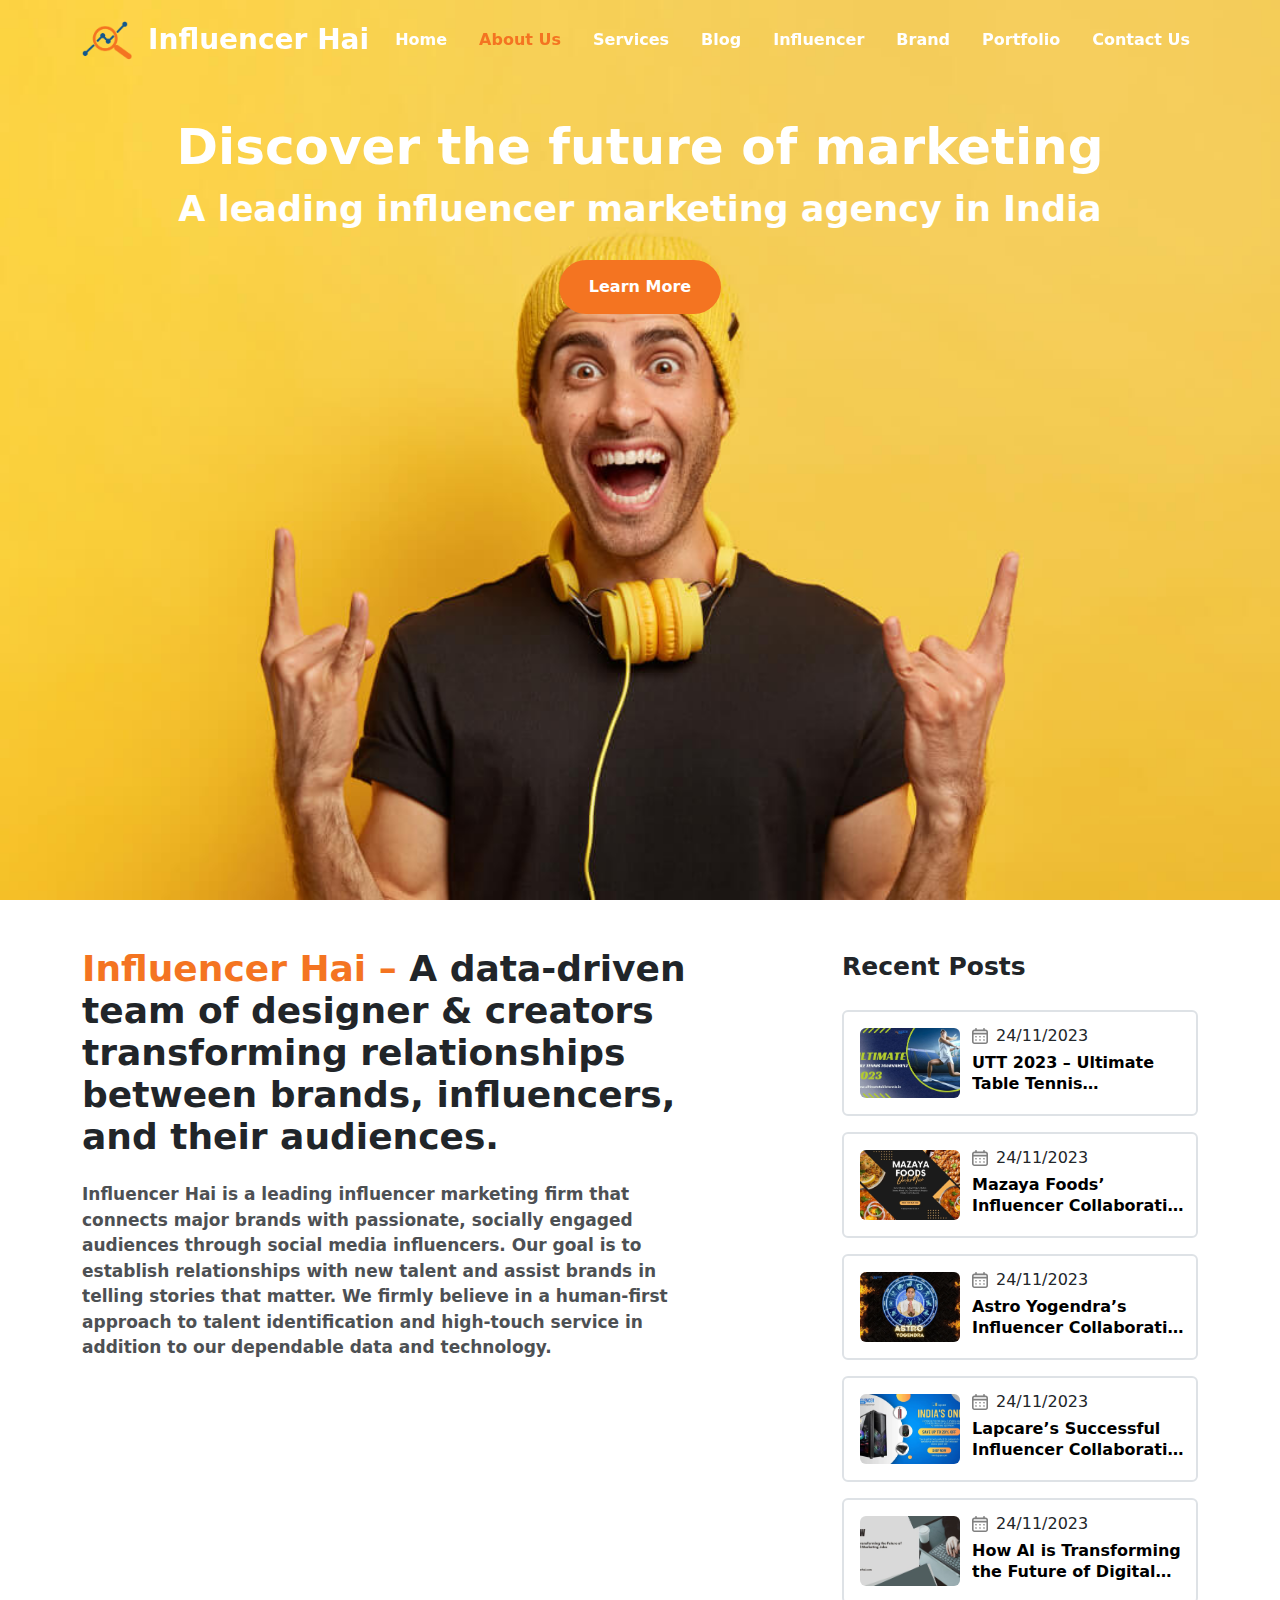
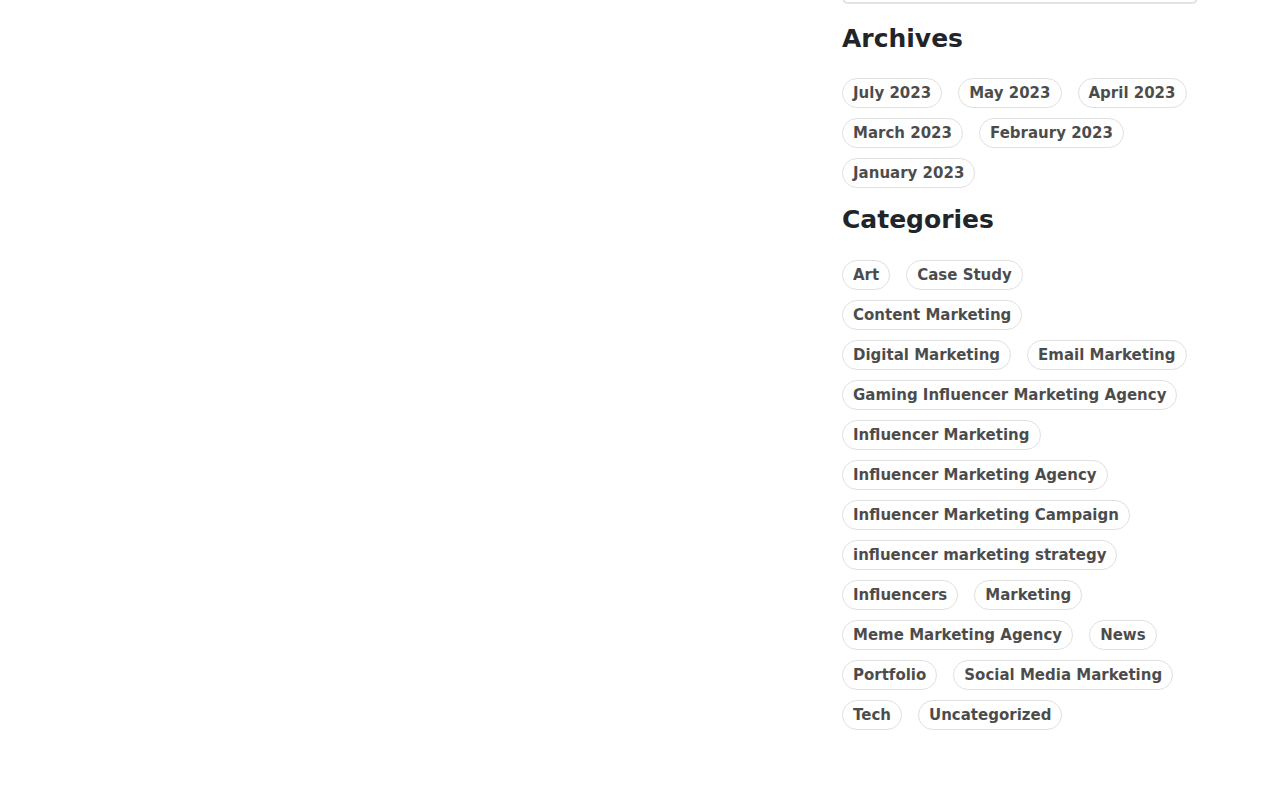
==== commit 4b1f0d95: "Merge branch 'shubham' into pallavi" ====
--- a/about.html
+++ b/about.html
@@ -64,50 +64,37 @@
   </nav>
 <!-- navbar end  -->
 
-<!-- page heading section start -->
-  <div class="container-fluid headingSection headingAboutSection position-relative">
-      <div class="h-100 d-flex align-items-center position-relative z-1">
-          <div class="container">
-              <div class="row">
-                  <div class="col-12 pageheading text-center">About Us</div>
-                  <div class="col-12">
-                      <nav aria-label="breadcrumb" class="headingBreadcrumb">
-                          <ol class="breadcrumb justify-content-center">
-                              <li class="breadcrumb-item headingTitle"><a href="index.html" class="text-decoration-none">Home</a></li>
-                              <li class="breadcrumb-item headingTitle active" aria-current="page">About Us</li>
-                          </ol>
-                      </nav>
-                  </div>
-              </div>
-          </div>
-      </div>
-  </div>
-<!-- page heading section end -->
-
 <!-- AboutImg Section Start -->
-  <div class="container-fluid py-5">
-    <div class="container aboutSection rounded-3 overflow-hidden">
-      <div class="row">
+    <div class="container-fluid py-5 aboutSection">
+      <div class="row justify-content-center py-4">
         <div class="col-12 mx-auto">
-          <div class="aboutImg">
-            <div class="head text-center pt-5">
-              WELCOME TO INFLUENSERhai
-            </div>
-            <div class="subHead text-center">
-              Discover the future of marketing
-            </div>
-            <div class="subHeadmain text-center py-2 py-md-3">
-              A leading influencer marketing agency in India
+          <div class="aboutImg py-5">
+            <div class="row">
+              <div class="col-12">
+                <div class="subHead text-center text-white">
+                  Discover the future of marketing
+                </div>
+              </div>
+              <div class="col-10 mx-auto mb-3">
+                <div class="subHeadmain text-center text-white py-2">
+                  A leading influencer marketing agency in India
+                </div>
+              </div>
+              <div class="col-12">
+                <div class="text-center">
+                  <button type="button" class="btn influencerBtn mx-auto">Learn More</button>
+                </div>
+              </div>
             </div>
           </div>
         </div>
       </div>
     </div>
-  </div>
 <!-- AboutImg Section Ends -->
+    
 
 <!-- About text Start -->
-  <div class="container-fluid aboutTextSection py5">
+  <div class="container-fluid aboutTextSection py-5">
     <div class="container">
       <div class="row">
         <div class="col-12 col-lg-8">
@@ -122,6 +109,7 @@
                 Influencer Hai is a leading influencer marketing firm that connects major brands with passionate, socially engaged audiences through social media influencers. Our goal is to establish relationships with new talent and assist brands in telling stories that matter. We firmly believe in a human-first approach to talent identification and high-touch service in addition to our dependable data and technology.
               </div>
             </div>
+            
           </div>
         </div>
         <div class="col-12 col-lg-4">
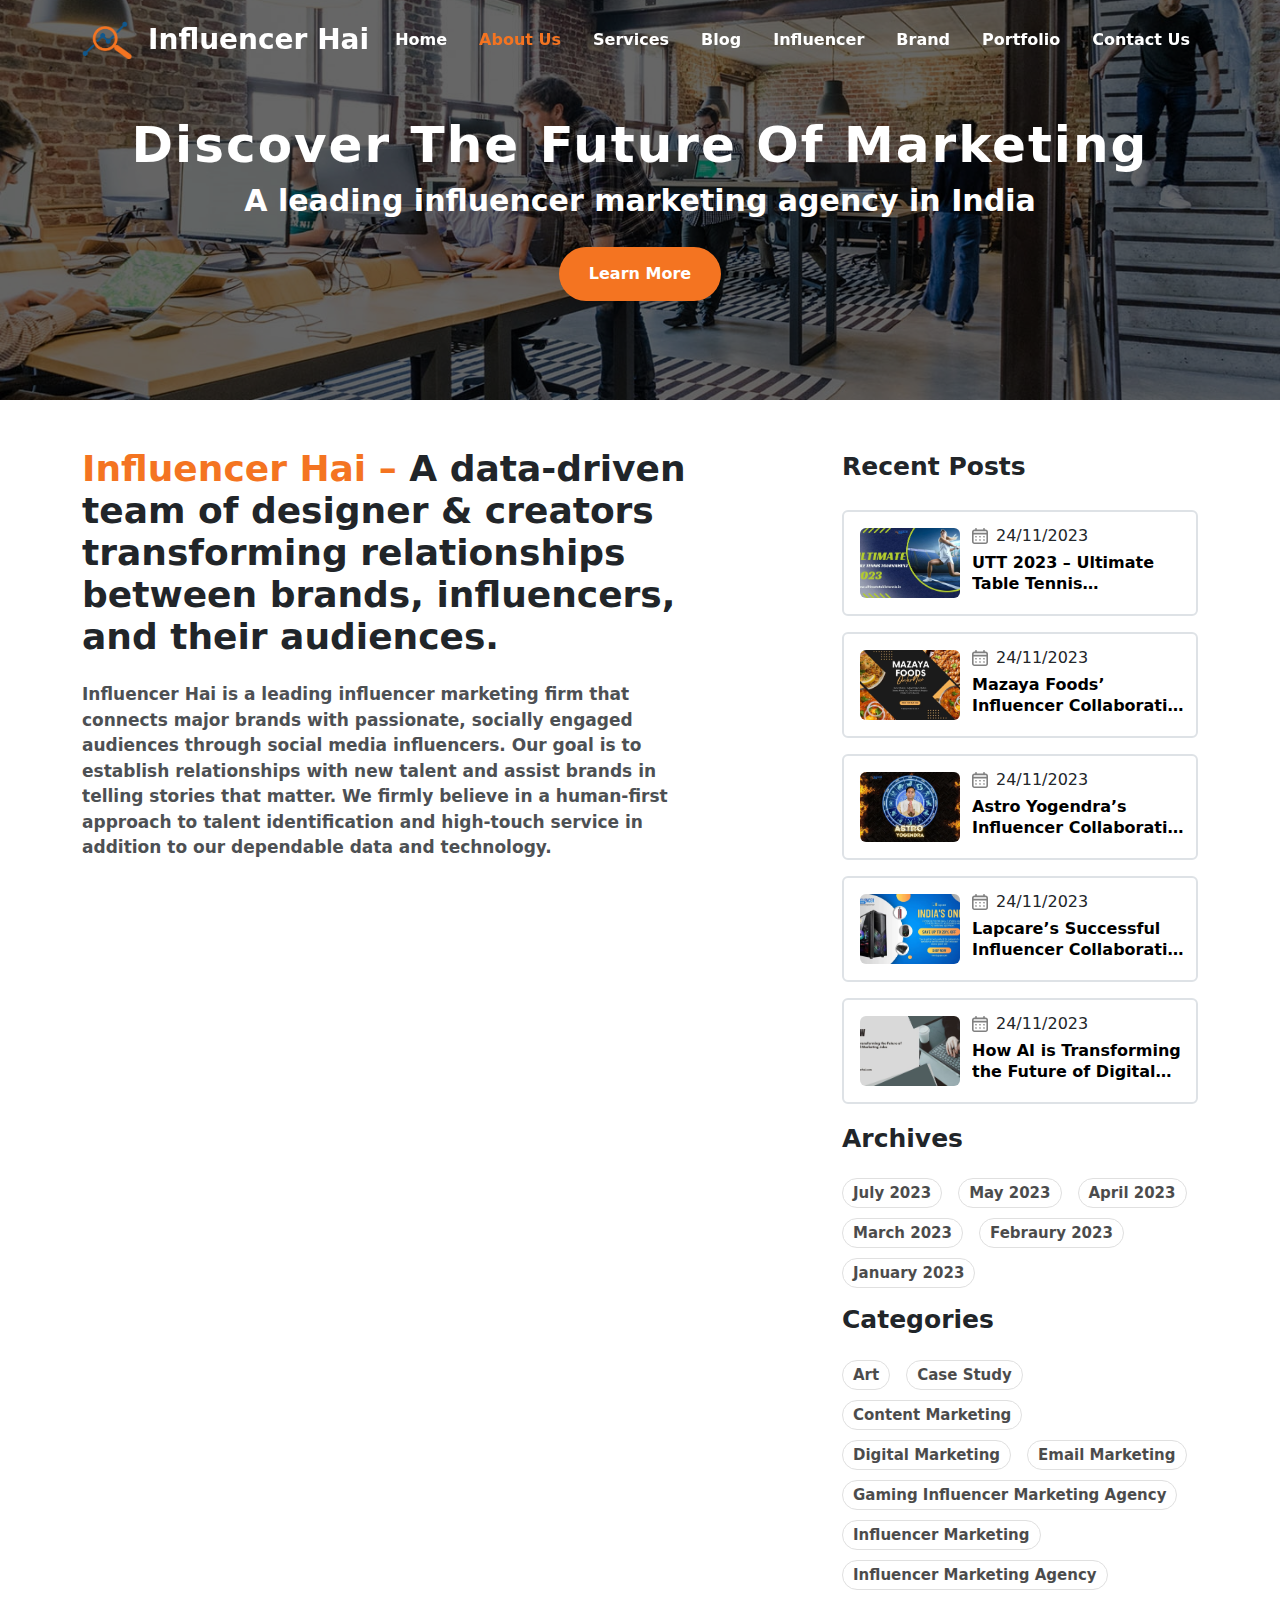
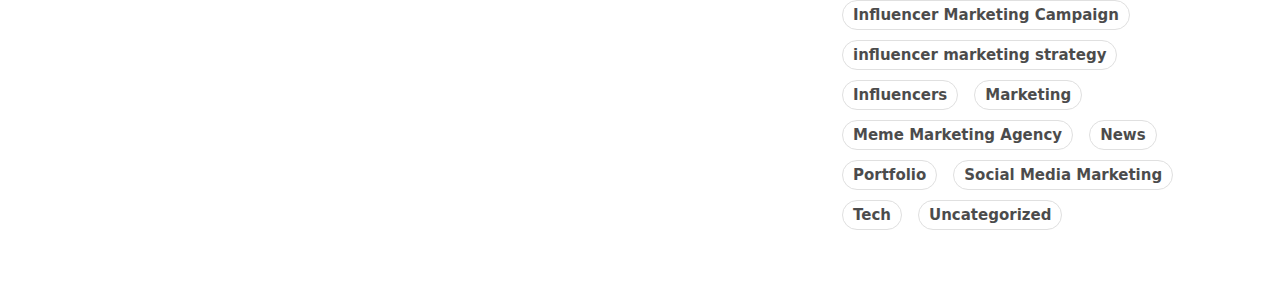
==== commit 7a8e98e9: "linking" ====
--- a/about.html
+++ b/about.html
@@ -17,7 +17,7 @@
   <!-- navbar start  -->
   <nav class="navbar navLight navbar-expand-lg fixed-top container-fluid blognav" aria-label="Offcanvas navbar large">
     <div class="container">
-    <a class="navbar-brand logonav d-flex align-items-center" href="#"><img src="assets/img/logo.png" alt="logo" class="img-fluid w-100 h-100"> <span class="logoName  d-inline-flex ms-3">Influencer Hai</span></a>
+    <a class="navbar-brand logonav d-flex align-items-center" href="index.html"><img src="assets/img/logo.png" alt="logo" class="img-fluid w-100 h-100"> <span class="logoName  d-inline-flex ms-3">Influencer Hai</span></a>
     <button class="navbar-toggler border-0 shadow-none" type="button" data-bs-toggle="offcanvas" data-bs-target="#offcanvasNavbar2" aria-controls="offcanvasNavbar2" aria-label="Toggle navigation">
         <span class="navbar-toggler-icon menuBtn  "> <img src="assets/img/Menu.png" alt="menu" class="img-fluid w-100 h-100"></span>
     </button>
--- a/assets/css/style.min.css
+++ b/assets/css/style.min.css
@@ -1 +1 @@
-.heading{font-style:normal;font-weight:700;font-size:25px;line-height:34px;color:#000;text-align:center}.heading span{color:#f47421}@media only screen and (min-width: 992px){.heading{font-size:36px}}.subHeading{margin-top:5px;font-style:normal;font-weight:600;color:#4a4a4a;text-align:center;font-size:16px;line-height:20px}@media only screen and (min-width: 992px){.subHeading{font-size:24px;line-height:36px;margin-top:10px}}.influencerFluid .influencer{width:100%;height:100%}.influencerFluid .influencer img{width:100%;height:100%;-o-object-fit:cover;object-fit:cover}.influencerFluid .influencerWrapper{border:1px solid;border-color:#cacaca;border-radius:5px;padding:20px 10px}@media only screen and (min-width: 576px){.influencerFluid .influencerWrapper{border:0;padding:0}}.influencerFluid .influencerWrapper .icons{width:40px;height:40px}.influencerFluid .influencerWrapper .icons img{width:100%;height:100%}.influencerFluid .influencerWrapper .influencerHeading{font-style:normal;font-weight:700;font-size:16px;line-height:24px;color:#4a4a4a}.influencerFluid .influencerWrapper .influencerHeading span{color:#f47421}@media only screen and (min-width: 992px){.influencerFluid .influencerWrapper .influencerHeading{font-size:20px}}.influencerFluid .influencerWrapper .influencerSubHeading{font-style:normal;font-weight:400;font-size:14px;line-height:24px;color:#646464}@media only screen and (min-width: 992px){.influencerFluid .influencerWrapper .influencerSubHeading{font-size:15px;line-height:20px}}.influencerCategoriesFluid .categoryRow{flex-wrap:nowrap;overflow-x:auto}@media only screen and (min-width: 576px){.influencerCategoriesFluid .categoryRow{flex-wrap:wrap}}.influencerCategoriesFluid .categoryWrapper{border:1px solid;border-color:#e3e3e3;border-radius:5px;justify-content:center;align-items:center;transition:.3s ease-in-out;padding:10px;background-color:#fff}@media only screen and (min-width: 1200px){.influencerCategoriesFluid .categoryWrapper{padding:20px 10px}}.influencerCategoriesFluid .categoryWrapper:hover{transform:translateY(-10px)}.influencerCategoriesFluid .categoryWrapper:hover .categoryAnchor img{transform:translateX(5px)}.influencerCategoriesFluid .categoryWrapper .categoryIcon{width:40px;height:40px}.influencerCategoriesFluid .categoryWrapper .categoryIcon img{width:100%;height:100%;-o-object-fit:contain;object-fit:contain}.influencerCategoriesFluid .categoryWrapper .categoryHeading{font-style:normal;font-weight:700;line-height:20px;color:#4a4a4a;font-size:14px}@media only screen and (min-width: 1200px){.influencerCategoriesFluid .categoryWrapper .categoryHeading{font-size:16px;line-height:20px}}.influencerCategoriesFluid .categoryWrapper .categoryAnchor{color:#f47421;text-decoration:none;border-radius:5px;font-size:13px;line-height:20px;overflow:hidden;text-overflow:ellipsis;display:-webkit-box !important;-webkit-line-clamp:1;-webkit-box-orient:vertical}@media only screen and (min-width: 1200px){.influencerCategoriesFluid .categoryWrapper .categoryAnchor{font-size:13px;line-height:24px}}.influencerCategoriesFluid .categoryWrapper .categoryAnchor img{margin-left:5px;width:10px;height:10px;transition:.3s ease-in-out}.newEraFluid{text-align:center;overflow:hidden}.newEraFluid>.container>.row{z-index:2}.newEraFluid .newEraPara{color:#4a4a4a;width:500px;z-index:2;font-size:14px}@media only screen and (min-width: 576px){.newEraFluid .newEraPara{font-size:15px}}@media only screen and (min-width: 992px){.newEraFluid .newEraPara{font-size:18px}}.newEraFluid .askBtn{background-color:#f47421;border-radius:5px;font-weight:500;border:1px solid;color:#fff;transition:.3s linear;margin-right:8px;z-index:2;font-size:12px;padding:10px}@media only screen and (min-width: 992px){.newEraFluid .askBtn{padding:10px 20px;font-size:15px}}.newEraFluid .askBtn:hover{border:1px solid #f47421;background-color:rgba(0,0,0,0);color:#f47421}.newEraFluid .learnBtn{border-color:#f47421;border:1px solid;border-radius:5px;font-size:12px;font-weight:500;color:#f47421;transition:.3s linear;background-color:rgba(0,0,0,0);padding:10px}@media only screen and (min-width: 992px){.newEraFluid .learnBtn{font-size:15px;padding:10px 20px}}.newEraFluid .learnBtn:hover{background-color:#f47421;color:#fff}.newEraFluid .images{width:150px;height:150px;position:absolute;top:60%;left:150px}.newEraFluid .images::after{content:"";background-image:url(../img/actress4.jpeg);position:absolute;top:-100%;left:-113px;width:100px;height:100px;background-repeat:no-repeat;background-position:center top;border-radius:50%;background-size:cover}.newEraFluid .images::before{content:"";background-image:url(../img/actress5.jpeg);position:absolute;top:-166%;left:110px;width:80px;height:80px;background-repeat:no-repeat;background-position:center top;background-size:cover;border-radius:50%}.newEraFluid .images img{width:100%;height:100%;-o-object-fit:cover;object-fit:cover;border-radius:50%}.newEraFluid .imagesRyt{width:150px;height:150px;position:absolute;top:4%;right:28px;z-index:1}.newEraFluid .imagesRyt::after{content:"";background-size:cover;background-image:url(../img/actress1.jpeg);position:absolute;top:210%;left:7px;width:35px;height:35px;background-repeat:no-repeat;background-position:center top;border-radius:50%}.newEraFluid .imagesRyt::before{content:"";background-size:cover;background-image:url(../img/actress2.jpeg);position:absolute;top:126%;left:-117px;width:80px;height:80px;background-repeat:no-repeat;background-position:center top;border-radius:50%}.newEraFluid .imagesRyt img{width:100%;height:100%;-o-object-fit:cover;object-fit:cover;border-radius:50%}.askBtn{background-color:#f47421;border-radius:5px;font-weight:500;border:1px solid;color:#fff;transition:.3s linear;margin-right:8px;z-index:2;font-size:12px;padding:10px;z-index:5;position:relative}@media only screen and (min-width: 992px){.askBtn{padding:10px 20px;font-size:15px}}.askBtn:hover{border:1px solid #f47421;background-color:rgba(0,0,0,0);color:#f47421}.serviceHeroFluid{padding-top:130px;padding-bottom:70px;overflow:hidden;height:300px}@media only screen and (min-width: 576px){.serviceHeroFluid{padding-bottom:70px}}@media only screen and (min-width: 768px){.serviceHeroFluid{height:400px;padding-bottom:80px}}.serviceHeroFluid::after{content:"";background-image:url(./../img/serviceImg.webp);position:absolute;top:0;left:0;background-repeat:no-repeat;background-size:cover;background-position:top;width:100%;height:100%;z-index:1}.serviceHeroFluid::before{content:"";width:100%;height:100%;background-color:rgba(0,0,0,.4);position:absolute;top:0;left:0;z-index:2}.serviceHeroFluid .serviceTxt{z-index:4;position:relative;top:50%;transform:translate(-50%, -50%);left:50%;margin:0;text-align:center}@media only screen and (min-width: 576px){.serviceHeroFluid .serviceTxt{top:50%;transform:translateY(-50%);left:20px;text-align:start}}.serviceHeroFluid .serviceTxt .serviceHeading{font-weight:700;color:#fff;line-height:110%;font-size:25px}@media only screen and (min-width: 576px){.serviceHeroFluid .serviceTxt .serviceHeading{font-size:32px}}@media only screen and (min-width: 768px){.serviceHeroFluid .serviceTxt .serviceHeading{font-size:40px}}@media only screen and (min-width: 992px){.serviceHeroFluid .serviceTxt .serviceHeading{font-size:45px}}.serviceHeroFluid .serviceTxt .learnBtn{border:0;background-color:#fff;color:#f47421;font-weight:600;border-radius:5px;margin-top:30px;transition:.3s linear;padding:5px 15px;font-size:12px}@media only screen and (min-width: 576px){.serviceHeroFluid .serviceTxt .learnBtn{padding:10px 20px}}@media only screen and (min-width: 768px){.serviceHeroFluid .serviceTxt .learnBtn{font-size:14px}}.serviceHeroFluid .serviceTxt .learnBtn:hover{background-color:#f47421;color:#fff}.influencerBtn{color:#fff;background-color:#f47421;border-style:solid;border-width:0px 0px 0px 0px;border-radius:30px 30px 30px 30px;font-weight:600;text-decoration:none;transition:.3s ease-in-out;padding:12px 24px;font-size:12px;display:flex;margin:auto}.influencerBtn.zIndex{z-index:5}.influencerBtn.influencerBtn1{margin:auto}@media only screen and (min-width: 992px){.influencerBtn.influencerBtn1{margin-left:0}}.influencerBtn:hover{background-color:#11578c;transform:scale(1.1)}@media only screen and (min-width: 768px){.influencerBtn{padding:15px 30px;font-size:16px;margin-left:0}}.navbar.nav-active .navLInk{color:#000 !important}.navbar.nav-active .navLInk.active{color:#f47421 !important}.navbar.nav-active .logoName{color:#000 !important}.heroSection{color:#fff;position:relative;align-items:center;padding-top:80px;min-height:100vh}@media only screen and (min-width: 768px){.heroSection{padding-top:0}}.heroSection::after{content:"";background-image:url(./../img/bg.jpg);background-repeat:no-repeat;background-position:center;background-size:cover;width:100%;height:100%;position:absolute;top:0;left:0}@media only screen and (min-width: 576px){.heroSection{color:#fff;position:relative;align-items:center}}@media only screen and (min-width: 1200px){.heroSection{height:100vh}}.heroSection .heroImage{z-index:6;position:relative}.heroSection .heroImage img{width:100%;height:100%;-o-object-fit:contain;object-fit:contain}.heroSection .heroTxtWrapper{z-index:5;position:relative}.heroSection .videoBg .videoInner{-o-object-position:right;object-position:right}@media only screen and (min-width: 1200px){.heroSection .videoBg .videoInner{-o-object-position:unset;object-position:unset}}.heroSection .HeroHeading{font-size:27px;color:#11578c;line-height:32px}@media only screen and (min-width: 768px){.heroSection .HeroHeading{font-size:30px;line-height:36px}}@media only screen and (min-width: 992px){.heroSection .HeroHeading{font-size:35px;line-height:42px}}@media only screen and (min-width: 1200px){.heroSection .HeroHeading{font-size:42px;line-height:52px}}.heroSection .heroPera{font-size:16px;color:#4a4a4a}@media only screen and (min-width: 576px){.heroSection .heroPera{font-size:16px;line-height:normal}}@media only screen and (min-width: 992px){.heroSection .heroPera{font-size:20px}}.heroSection .searchBox{max-width:557px;min-height:62px;border-radius:60px;position:relative;background-color:#fff;display:flex;align-items:center;padding:0px;border:2px solid #8371a9}@media only screen and (min-width: 992px){.heroSection .searchBox{max-width:557px;min-height:72px;border-radius:60px;position:relative;background-color:#fff;display:flex;align-items:center;padding:15px;border:4px solid #11578c}}.heroSection .searchBox .Dropdown .dropbtn{font-size:13px;color:#f47421;font-weight:700}.heroSection .searchBox .Dropdown .dropbtn::after{background-image:url(../img/downarrow.svg);background-repeat:no-repeat;background-size:cover;width:15px;height:15px;top:100px;border:none !important}@media only screen and (min-width: 576px){.heroSection .searchBox .Dropdown .dropbtn{font-size:16px;color:#f47421;font-weight:700}}@media only screen and (min-width: 576px){.heroSection .searchBox .Dropdown .dropbtn{font-size:18px;color:#f47421;font-weight:700}}.heroSection .searchBox .Dropdown .IconMedia{width:18px;height:18px}@media only screen and (min-width: 576px){.heroSection .searchBox .Dropdown .IconMedia{width:14px;height:14px}}.heroSection .searchBox .Dropdown .DropMenu{background-color:#fff;border-radius:10px;border:none;max-width:200px}.heroSection .searchBox .Dropdown .DropMenu .dropdown-item{font-size:14px;color:#4a4a4a}@media only screen and (min-width: 576px){.heroSection .searchBox .Dropdown .DropMenu .dropdown-item{font-size:16px;font-weight:700;color:#4a4a4a;transition:all .3s ease-in-out}.heroSection .searchBox .Dropdown .DropMenu .dropdown-item .IconMedia{filter:grayscale(1)}.heroSection .searchBox .Dropdown .DropMenu .dropdown-item:hover{color:#f47421}.heroSection .searchBox .Dropdown .DropMenu .dropdown-item:hover .IconMedia{filter:none}}@media only screen and (min-width: 768px){.heroSection .searchBox .Dropdown .DropMenu .dropdown-item{font-size:18px;font-weight:700;color:#4a4a4a;transition:all .3s ease-in-out}.heroSection .searchBox .Dropdown .DropMenu .dropdown-item .IconMedia{filter:grayscale(1)}.heroSection .searchBox .Dropdown .DropMenu .dropdown-item:hover{color:#f47421}.heroSection .searchBox .Dropdown .DropMenu .dropdown-item:hover .IconMedia{filter:none}}.heroSection .searchBox .searchInput{font-size:14px;font-weight:700;color:#000}.heroSection .searchBox .searchInput::-moz-placeholder{font-size:14px;font-weight:700;color:#000}.heroSection .searchBox .searchInput::placeholder{font-size:14px;font-weight:700;color:#000}@media only screen and (min-width: 576px){.heroSection .searchBox .searchInput{font-size:18px;font-weight:700;color:#000}.heroSection .searchBox .searchInput::-moz-placeholder{font-size:18px;font-weight:700;color:#000}.heroSection .searchBox .searchInput::placeholder{font-size:18px;font-weight:700;color:#000}}.heroSection .searchBox .searchicon{height:24px;width:24px;margin-right:10px}.heroSection .searchBox .searchInner{top:100%;transform:translate(0, 7px);max-height:30vh;height:30vh;padding:8px 10px}@media only screen and (min-width: 576px){.heroSection .searchBox .searchInner{top:100%;transform:translate(0, 7px);max-height:50vh;height:50vh;padding:20px 30px}}.heroSection .searchBox .searchInner .searchLi{padding:10px 15px}@media only screen and (min-width: 576px){.heroSection .searchBox .searchInner .searchLi{transition:all .3s ease;padding:20px 30px}}.heroSection .searchBox .searchInner .searchLi:hover{background-color:rgba(255,200,200,.658)}.heroSection .searchBox .searchInner .searchLi .innerDropdown{font-size:13px;color:#4a4a4a;font-weight:700;opacity:.9}@media only screen and (min-width: 576px){.heroSection .searchBox .searchInner .searchLi .innerDropdown{font-size:14px;color:#4a4a4a;font-weight:700;opacity:.9}}@media only screen and (min-width: 768px){.heroSection .searchBox .searchInner .searchLi .innerDropdown{font-size:18px;color:#4a4a4a;font-weight:700;opacity:.9}}.heroSection .searchBox .searchInner .searchLi .innerDropdown .arrowIcon{width:14px;height:14px;transform:rotate(-45deg)}@media only screen and (min-width: 576px){.heroSection .searchBox .searchInner .searchLi .innerDropdown .arrowIcon{width:14px;height:14px;transform:rotate(-45deg)}}@media only screen and (min-width: 768px){.heroSection .searchBox .searchInner .searchLi .innerDropdown .arrowIcon{width:18px;height:18px;transform:rotate(-45deg)}}.heroSection .searchBox .searchInner .searchLi .innerDropdown .inndrSubheading{font-size:10px;font-weight:600}@media only screen and (min-width: 576px){.heroSection .searchBox .searchInner .searchLi .innerDropdown .inndrSubheading{font-size:13px;font-weight:600}}.heroSection .searchBox .searchInnerData{padding:7px 12px;color:#000;font-size:14px;font-weight:500;transition:all .3s ease-in-out}.heroSection .searchBox .searchInnerData:hover{background-color:#f2f2f2}.heroSection .searchBox .searchInput:focus~.searchInner{display:block !important}.heroSection .searchBox .searchdrop .dropdownBtn{font-size:14px;font-weight:500;color:#000}.heroSection .searchBox .searchdrop .searchMenu{transform:translateY(7px);max-height:50vh;min-width:auto}.heroSection .heroBrand{width:100%;background-color:#170c2a;box-shadow:rgba(0,0,0,.15) 0px 1px 3px 1px;border-radius:60px 60px 0px 0px;padding:var(--space-2xl)}.heroSection .heroBrand .brandIcon{height:30px}@media only screen and (min-width: 576px){.heroSection .heroBrand .brandIcon{height:40px}}.counterSection .counterCard{background-color:#fff;box-shadow:0px 1px 3px 1px rgba(0,0,0,.15);border-radius:0px 0px 40px 40px;padding:1.5rem}@media only screen and (min-width: 576px){.counterSection .counterCard{background-color:#fff;box-shadow:0px 1px 3px 1px rgba(0,0,0,.15);border-radius:0px 0px 60px 60px;padding:1.5rem}}.counterSection .counterCard .iconuser{background-color:#8d4aff;box-shadow:rgba(0,0,0,.1) 0px 18px 16px -3px;width:30px;height:30px;border-radius:50%;overflow:hidden;margin-top:10px;flex-shrink:0}@media only screen and (min-width: 576px){.counterSection .counterCard .iconuser{background-color:#8d4aff;box-shadow:rgba(0,0,0,.1) 0px 18px 16px -3px;width:40px;height:40px;border-radius:50%;overflow:hidden;margin-top:14px;flex-shrink:0}}@media only screen and (min-width: 576px){.counterSection .counterCard .iconuser{background-color:#8d4aff;box-shadow:rgba(0,0,0,.1) 0px 18px 16px -3px;width:44px;height:44px;border-radius:50%;overflow:hidden;margin-top:14px;flex-shrink:0}}.counterSection .counterCard .counterHeading{font-size:22px;font-weight:700;color:#000}@media only screen and (min-width: 576px){.counterSection .counterCard .counterHeading{font-size:30px;font-weight:700;color:#000}}@media only screen and (min-width: 768px){.counterSection .counterCard .counterHeading{font-size:40px;font-weight:700;color:#000}}@media only screen and (min-width: 992px){.counterSection .counterCard .counterHeading{font-size:48px;font-weight:700;color:#000}}.counterSection .counterCard .counterPera{font-size:14px;font-weight:600;color:#666}@media only screen and (min-width: 576px){.counterSection .counterCard .counterPera{font-size:1.3rem;font-weight:600;color:#666}}@media only screen and (min-width: 768px){.counterSection .counterCard .counterPera{font-size:1.4rem;font-weight:600;color:#666}}.ourClient .clientContent .headingClient{font-size:22px;line-height:32px;color:#000;font-weight:700}@media only screen and (min-width: 576px){.ourClient .clientContent .headingClient{font-size:24px;line-height:26px;color:#000;font-weight:700}}@media only screen and (min-width: 768px){.ourClient .clientContent .headingClient{font-size:34px;line-height:52px;color:#000;font-weight:700}}@media only screen and (min-width: 768px){.ourClient .clientContent .headingClient{font-size:40px;line-height:38px;color:#000;font-weight:700}}.ourClient .clientContent .headingClient .subheadingClient{color:#f47421}.ourClient .clientContent .pera{font-size:16px;color:#000;font-weight:600}@media only screen and (min-width: 576px){.ourClient .clientContent .pera{font-size:16px;color:#000;font-weight:600}}@media only screen and (min-width: 768px){.ourClient .clientContent .pera{font-size:20px;color:#000;font-weight:600}}.ourClient .cardImg{box-shadow:rgba(0,0,0,.05) -5px 4px 36px;border-radius:4px;height:100px;padding:10px;background:#fff;display:flex;align-items:center;justify-content:center;align-items:center;border:none}.ourClient .cardImg.active .clientImg{display:none}.ourClient .cardImg.active .clientImg2{display:block !important}.ourClient .cardImg .clientImg{height:100px;padding:10px}.ourClient .cardImg .clientImg2{height:100px}.brandHeroSection{background-image:url(../img/brand/hero-9-img.png) !important;background-repeat:no-repeat;background-size:cover;padding-top:80px;min-height:80vh}@media only screen and (min-width: 1200px){.brandHeroSection{min-height:100vh}}.brandHeroSection .HeroHeading{font-size:25px;color:#11578c;line-height:32px}@media only screen and (min-width: 768px){.brandHeroSection .HeroHeading{font-size:30px;line-height:36px}}@media only screen and (min-width: 992px){.brandHeroSection .HeroHeading{font-size:35px;line-height:42px}}@media only screen and (min-width: 1200px){.brandHeroSection .HeroHeading{font-size:42px;line-height:52px}}.brandHeroSection .heroPera{font-size:16px;color:#4a4a4a}@media only screen and (min-width: 576px){.brandHeroSection .heroPera{font-size:16px;line-height:normal}}@media only screen and (min-width: 992px){.brandHeroSection .heroPera{font-size:20px}}.brandHeroSection .heroImage{z-index:6;position:relative}.brandHeroSection .heroImage img{width:100%;height:100%;-o-object-fit:contain;object-fit:contain;aspect-ratio:1/.7}@media only screen and (min-width: 992px){.brandHeroSection .heroImage img{width:100%;height:100%;-o-object-fit:contain;object-fit:contain;aspect-ratio:unset}}.aboutUs .cardAbout{border-radius:5px;padding:20px;background-color:#646464 !important}@media only screen and (min-width: 768px){.aboutUs .cardAbout{padding:30px}}@media only screen and (min-width: 992px){.aboutUs .cardAbout{padding:40px}}.aboutUs .cardAbout .cardHeading{font-size:22px;line-height:30px;color:#fff;font-weight:600}@media only screen and (min-width: 768px){.aboutUs .cardAbout .cardHeading{font-size:25px;line-height:32px}}@media only screen and (min-width: 768px){.aboutUs .cardAbout .cardHeading{font-size:30px;line-height:38px}}.aboutUs .devolopements-benefits-box{background-color:#646464 !important;background-size:cover;transition:all .3s ease-in-out}.aboutUs .devolopements-benefits-box:hover .devolopements-benefits-box-count{border-radius:10px}.aboutUs .devolopements-benefits-box .headingCardInner{color:#fff;font-size:18px;align-items:center}@media only screen and (min-width: 576px){.aboutUs .devolopements-benefits-box .headingCardInner{font-size:20px;align-items:start}}.aboutUs .devolopements-benefits-box .peraCard{font-size:14px;color:#fff;opacity:.7;margin-top:10px;display:-webkit-box;-webkit-line-clamp:3;-webkit-box-orient:vertical;overflow:hidden;text-overflow:ellipsis;align-items:center}@media only screen and (min-width: 576px){.aboutUs .devolopements-benefits-box .peraCard{font-size:16px;align-items:start}}.aboutUs .devolopements-benefits-box .positionCard{color:#fff;font-size:12px}.aboutUs .devolopements-benefits-box .devolopements-benefits-box-count{position:absolute;left:50%;transform:translateX(-50%);top:-25px;background-color:#f47421;width:50px;height:50px;border-radius:10px;display:flex;align-items:center;justify-content:center;font-weight:900;color:#fff;font-size:20px;transition:.5s;transition:all .3s ease-in-out}@media only screen and (min-width: 576px){.aboutUs .devolopements-benefits-box .devolopements-benefits-box-count{left:3px;font-size:24px;height:50px;border-radius:50px;top:20px}}.formStart .formFloat{border-color:red !important}.formStart .formFloat::-moz-placeholder{color:#11578c !important}.formStart .formFloat::placeholder{color:#11578c !important}.formStart .formFloat .formFloatinput{color:#fff !important}.formStart .formFloat .formFloatinput:focus{border-color:#fff !important}.formStart .formFloat .formFloatinputlabel{color:#fff !important;font-size:14px !important}@media only screen and (min-width: 576px){.formStart .formFloat .formFloatinputlabel{font-size:16px !important}}.formStart .formFloat .formFloatinputlabel::after{background:rgba(0,0,0,0) !important}.formStart .formFloat .formFloatinputtextarea{height:120px}@media only screen and (min-width: 576px){.formStart .formFloat .formFloatinputtextarea{height:150px}}.servicesSection .servicesCard{padding:15px;background:#ecf5fd;border-radius:10px;transition:all .3s ease-in-out}@media only screen and (min-width: 576px){.servicesSection .servicesCard{padding:30px}.servicesSection .servicesCard:hover{transform:translateY(-10px)}.servicesSection .servicesCard:hover .cardImg{transform:rotate(0deg)}.servicesSection .servicesCard:hover .cardHeading{color:#f47421}}.servicesSection .servicesCard .cardImg{width:55px;height:55px;box-shadow:0px 1px 3px 1px rgba(0,0,0,.15);border-radius:10px;padding:7px;transform:rotate(-5deg);background-color:#fff;transition:all .3s ease-in-out}@media only screen and (min-width: 576px){.servicesSection .servicesCard .cardImg{width:65px;height:65px;padding:10px}}.servicesSection .servicesCard .cardHeading{font-size:18px;color:#000;font-weight:700;transition:all .3s ease-in-out}@media only screen and (min-width: 576px){.servicesSection .servicesCard .cardHeading{font-size:20px}}@media only screen and (min-width: 768px){.servicesSection .servicesCard .cardHeading{font-size:22px}}@media only screen and (min-width: 992px){.servicesSection .servicesCard .cardHeading{font-size:24px}}.servicesSection .servicesCard .cardPera{font-size:14px;color:#000;font-weight:400;display:-webkit-box;-webkit-line-clamp:3;-webkit-box-orient:vertical;overflow:hidden;text-overflow:ellipsis}@media only screen and (min-width: 576px){.servicesSection .servicesCard .cardPera{font-size:16px}}.videoSectionmember .VideoCard{border-radius:10px;width:100% !important;cursor:pointer;overflow:hidden;transition:all .3s ease-in-out}@media only screen and (min-width: 576px){.videoSectionmember .VideoCard:hover .videoImg2 img{transform:scale(1.1)}}.videoSectionmember .VideoCard .videoImg2{height:400px;transition:all .3s ease-in-out}.videoSectionmember .VideoCard .videoImg2 img{transition:all .3s ease-in-out;border-radius:10px;-o-object-fit:cover;object-fit:cover}.videoSectionmember .VideoCard .badgeInsta{padding:8px 16px;height:30px;background-color:#11578c;font-size:12px;color:#fff;font-weight:400;width:-moz-fit-content;width:fit-content;position:absolute;top:8px;left:8px}.videoSectionmember .VideoCard .badgeInsta .iconInsta{width:16px;height:16px}.videoSectionmember .VideoCard .profileCardinner{position:absolute;bottom:8px;left:8px;right:8px;padding:10px;height:55px;background-color:rgba(255,255,255,.712)}@media only screen and (min-width: 576px){.videoSectionmember .VideoCard .profileCardinner{height:65px}}.videoSectionmember .VideoCard .profileCardinner .userIMgsmall{width:40px;height:40px;border-radius:50%}@media only screen and (min-width: 576px){.videoSectionmember .VideoCard .profileCardinner .userIMgsmall{width:50px;height:50px}}.videoSectionmember .VideoCard .profileCardinner .nameUser{font-size:14px;color:#000;font-weight:600}.videoSectionmember .VideoCard .profileCardinner .profileuser{font-size:12px;color:#000;font-weight:400}.videoSectionmember .VideoCard .playsvg{border:2px solid #fff;border-radius:50%;padding:20px;background-color:rgba(0,0,0,.4);position:absolute;z-index:5;top:50%;left:50%;transform:translate(-50%, -50%);right:20%;width:60px !important;height:60px !important;display:flex;justify-content:center;align-items:center;opacity:1}@media only screen and (min-width: 992px){.videoSectionmember .VideoCard .playsvg{opacity:1}}.videoSectionmember .VideoCard .playsvg img{width:15px !important;height:15px !important}.swiper{width:100%;height:100%}.swiper-slide{text-align:center;font-size:18px;background:#fff;display:flex;justify-content:center;align-items:center}.swiper-slide img{display:block;width:100%;height:100%;-o-object-fit:cover;object-fit:cover}@keyframes waves{0%{transform:scale(0.2, 0.2);opacity:0;-ms-filter:"progid:DXImageTransform.Microsoft.Alpha(Opacity=0)"}50%{opacity:.9;-ms-filter:"progid:DXImageTransform.Microsoft.Alpha(Opacity=90)"}100%{transform:scale(0.9, 0.9);opacity:0;-ms-filter:"progid:DXImageTransform.Microsoft.Alpha(Opacity=0)"}}.waves{position:absolute;width:150px;height:150px;background:rgba(0,0,0,.3);opacity:0;-ms-filter:"progid:DXImageTransform.Microsoft.Alpha(Opacity=0)";border-radius:100%;right:-45px !important;bottom:-49px !important;z-index:-1;animation:waves 3s ease-in-out infinite}.wave-1{animation-delay:0s}.wave-2{animation-delay:1s}.wave-3{animation-delay:2s}.askBtn{background-color:#f47421;padding:8px 16px;border-radius:5px;font-size:14px;font-weight:500;border:1px solid;color:#fff;transition:.3s linear;margin-right:8px;z-index:2}@media only screen and (min-width: 576px){.askBtn{background-color:#f47421;padding:10px 20px;border-radius:5px;font-size:15px;font-weight:500;border:1px solid;color:#fff;transition:.3s linear;margin-right:8px;z-index:2}.askBtn:hover{border:1px solid #f47421;background-color:rgba(0,0,0,0);color:#f47421}}.themeBtn{background-color:#f47421;padding:15px 30px;font-size:16px;font-weight:600;display:flex;align-items:center;border:1px solid;color:#000;transition:.3s linear;z-index:2;border-top-left-radius:100px;border-bottom-left-radius:100px;border-top-right-radius:100px;border-bottom-right-radius:100px;background-color:#fff;position:relative;overflow:hidden}.themeBtn::after{position:absolute;content:"";background-color:#f47421;left:0;height:100%;width:0;transition:all .3s ease-in-out;z-index:-1}.themeBtn .iconBtn{width:25px;height:18px}.themeBtn .iconBtn img{transition:all .3s ease-in-out}.themeBtn:hover{color:#fff}.themeBtn:hover::after{width:100%}.themeBtn:hover .iconBtn img{filter:invert(1);transform:rotate(-35deg)}.navLight.navbar{height:70px}@media only screen and (min-width: 576px){.navLight.navbar{height:80px}}.navLight.navbar.nav-active{background-color:#fff}.navLight.navbar.nav-active .menuBtn img{filter:invert(1)}.navLight.navbar.nav-active .navItem .navLInk{color:#000 !important}@media only screen and (min-width: 992px){.navLight.navbar.nav-active .navItem .navLInk{color:#000 !important}}.navLight.navbar.nav-active .menuBtnLight{filter:#000 !important}.navLight.navbar .logonav{height:55px}.navLight.navbar .logoName{font-size:20px;color:#fff;font-weight:600;cursor:pointer;transition:all .3s ease-in-out}.navLight.navbar .logoName.logoNameInner{color:#000 !important}.navLight.navbar .logoName:hover{color:#f47421}@media only screen and (min-width: 1200px){.navLight.navbar .logoName{font-size:25px}}@media only screen and (min-width: 1200px){.navLight.navbar .logoName{font-size:28px}}.navLight.navbar .menuBtn{width:25px;height:25px;filter:brightness(5);background-image:none !important}.navLight.navbar .menuBtn.menuBtnInner{width:25px;height:25px;background-image:none !important}.navLight.navbar .menuBtn.menuBtnLight{filter:brightness(10)}.navLight.navbar .menuBtn img{-o-object-fit:contain;object-fit:contain}@media only screen and (min-width: 768px){.navLight.navbar .menuBtn{width:35px;height:35px}}.navLight.navbar .navbarNav .navItem .navLInk{color:#000 !important;font-size:14px}@media only screen and (min-width: 576px){.navLight.navbar .navbarNav .navItem .navLInk{font-size:16px;font-weight:600;transition:all .3s ease-in-out}.navLight.navbar .navbarNav .navItem .navLInk:hover{color:#f47421}.navLight.navbar .navbarNav .navItem .navLInk.active{color:#f47421 !important}}@media only screen and (min-width: 992px){.navLight.navbar .navbarNav .navItem .navLInk{color:#fff !important}}.navDark.navbar{height:70px}@media only screen and (min-width: 576px){.navDark.navbar{height:80px}}.navDark.navbar.nav-active{background-color:#fff}.navDark.navbar.nav-active .menuBtnLight{filter:invert(1) !important}.navDark.navbar .logonav{height:55px}.navDark.navbar .logoName{font-size:20px;color:#000;font-weight:600;cursor:pointer;transition:all .3s ease-in-out}.navDark.navbar .logoName.logoNameInner{color:#000 !important}.navDark.navbar .logoName:hover{color:#f47421}@media only screen and (min-width: 1200px){.navDark.navbar .logoName{font-size:25px}}@media only screen and (min-width: 1200px){.navDark.navbar .logoName{font-size:28px}}.navDark.navbar .menuBtn{width:25px;height:25px;filter:invert(1);background-image:none !important}.navDark.navbar .menuBtn.menuBtnLight{filter:brightness(10)}.navDark.navbar .menuBtn img{-o-object-fit:contain;object-fit:contain}@media only screen and (min-width: 768px){.navDark.navbar .menuBtn{width:35px;height:35px}}.navDark.navbar .navbarNav .navItem .navLInk{color:#000 !important;font-size:14px}@media only screen and (min-width: 576px){.navDark.navbar .navbarNav .navItem .navLInk{font-size:16px;font-weight:600;transition:all .3s ease-in-out}.navDark.navbar .navbarNav .navItem .navLInk:hover{color:#f47421}.navDark.navbar .navbarNav .navItem .navLInk.active{color:#f47421 !important}}@media only screen and (min-width: 992px){.navDark.navbar .navbarNav .navItem .navLInk{color:#000 !important}}@media(min-width: 992px){.navLight.navbar.nav-active .navItem .navLInk{color:#000 !important}}.footer{background:#000;padding:0 20px}.footer .logonav{width:55px;height:55px}.footer .logoName{font-size:18px;color:#fff;cursor:pointer;transition:all .3s ease-in-out}.footer .logoName:hover{color:#f47421}.footer .headingFotter{font-size:18px;font-weight:700;color:#f47421}.footer .footerIcon{width:16px;height:16px}.footer .addresspera{font-size:13px;color:#fff;font-weight:500;transition:all .3s ease-in-out;display:-webkit-box;-webkit-line-clamp:3;-webkit-box-orient:vertical;overflow:hidden;text-overflow:ellipsis}@media only screen and (min-width: 576px){.footer .addresspera{font-size:15px;color:#fff;font-weight:500;opacity:.7;transition:all .3s ease-in-out}.footer .addresspera:hover{opacity:1}}.footer .footerMenu .footerLink{font-size:13px;color:#fff;font-weight:500;opacity:1;transition:all .3s ease-in-out;position:relative}@media only screen and (min-width: 576px){.footer .footerMenu .footerLink{font-size:15px;color:#fff;font-weight:500;opacity:.6;transition:all .3s ease-in-out;position:relative}.footer .footerMenu .footerLink:hover{opacity:1}}.footer .footerMenu .footerLink:hover{opacity:1}.footer .socilaIcon{width:15px;height:15px;transition:all .3s ease-in-out}.footer .socilaIcon:hover img{filter:brightness(100) contrast(100)}.footer .socilaIcon img{transition:all .3s ease-in-out}.copyRight{background:#080808;color:#fff;font-size:12px}.blogsection .blogcard{padding:7px;border:1px solid;border-color:#e3e3e3;border-radius:5px}.blogsection .blogcard .blogimg{aspect-ratio:5/3}.blogsection .blogcard .blogimg img{transition:all .3s ease-in-out}.blogsection .blogcard .blogcontent{padding:15px 5px}.blogsection .blogcard .blogcontent .date{color:rgba(0,0,0,.6);margin-top:9px;font-weight:400;font-size:13px;gap:7px}.blogsection .blogcard .blogcontent .date .calendaricon{height:14px;max-width:14px;min-width:14px}.blogsection .blogcard .blogcontent .date .calendaricon img{-o-object-fit:unset;object-fit:unset}@media only screen and (min-width: 576px){.blogsection .blogcard .blogcontent .date .calendaricon{height:16px;max-width:16px;min-width:16px}}@media only screen and (min-width: 768px){.blogsection .blogcard .blogcontent .date .calendaricon{height:17px;max-width:17px;min-width:17px}}@media only screen and (min-width: 576px){.blogsection .blogcard .blogcontent .date{font-size:14px;margin-top:11px}}@media only screen and (min-width: 768px){.blogsection .blogcard .blogcontent .date{font-size:15px;margin-top:14px}}.blogsection .blogcard .blogcontent .blogheading{font-size:16px;line-height:22px;margin-bottom:6px;font-weight:700;color:#4a4a4a;-webkit-line-clamp:2;overflow:hidden;text-overflow:ellipsis;display:-webkit-box;-webkit-box-orient:vertical;transition:all .3s ease-in-out;text-align:start}@media only screen and (min-width: 768px){.blogsection .blogcard .blogcontent .blogheading{font-size:17px;line-height:24px;margin-bottom:13px}}@media only screen and (min-width: 992px){.blogsection .blogcard .blogcontent .blogheading{font-size:20px;line-height:25px;margin-bottom:5px}}.blogsection .blogcard .blogcontent .blogdetail{color:#4a4a4a;-webkit-line-clamp:3;overflow:hidden;text-overflow:ellipsis;display:-webkit-box;-webkit-box-orient:vertical;line-height:20px;font-size:13px;text-align:start}@media only screen and (min-width: 576px){.blogsection .blogcard .blogcontent .blogdetail{font-size:14px;line-height:21px}}@media only screen and (min-width: 768px){.blogsection .blogcard .blogcontent .blogdetail{font-size:15px;line-height:20px}}@media only screen and (min-width: 576px){.blogsection .blogcard .blogcontent{padding:17px 6px}}@media only screen and (min-width: 768px){.blogsection .blogcard .blogcontent{padding:10px 7px 0 7px}}@media only screen and (min-width: 576px){.blogsection .blogcard{padding:10px}.blogsection .blogcard:hover .blogheading{color:#f47421}.blogsection .blogcard:hover .blogimg img{transform:scale(1.1)}}.blogsection .siderarrow{height:50px;width:50px;z-index:1;top:50%;transition:all .3s ease-in-out;cursor:pointer;background-color:#fff;opacity:0;visibility:hidden;display:none !important}.blogsection .siderarrow .arrowicon{height:17px;width:16px}.blogsection .siderarrow .arrowicon img{transition:all .3s ease-in-out}.blogsection .siderarrow:hover{background-color:#f47421}.blogsection .siderarrow:hover .arrowicon img{filter:invert(1)}.blogsection .prevarrow{transform:translate(-60px, -50%);left:-30px}.blogsection .prevarrow .arrowicon{transform:rotate(180deg)}.blogsection .nextarrow{transform:translate(60px, -50%);right:-30px}.blogsection:hover .siderarrow{opacity:1;visibility:visible}.blogsection:hover .prevarrow{transform:translate(-42px, -50%);left:0}.blogsection:hover .prevarrow .arrowicon{transform:rotate(180deg)}.blogsection:hover .nextarrow{transform:translate(42px, -50%);right:0}.blogsection .blogdots{bottom:-2px;display:block}.blogsection .blogdots .swiper-pagination-bullet{height:8px;width:8px}.blogsection .blogdots .swiper-pagination-bullet.swiper-pagination-bullet-active{background:#f47421}@media only screen and (min-width: 576px){.blogsection .blogdots .swiper-pagination-bullet{height:9px;width:9px}}@media only screen and (min-width: 768px){.blogsection .siderarrow{display:flex !important}.blogsection .blogdots{display:none}}@media only screen and (min-width: 992px){.blogsection .siderarrow{height:55px;width:55px}}.teamSection .profilecard{min-height:270px;height:100%}.teamSection .profilecard .content{transition:.5s}.teamSection .profilecard .content .teamimg{width:120px;height:120px;border:3px solid #000}@media only screen and (min-width: 576px){.teamSection .profilecard .content .teamimg{width:135px;height:135px}}@media only screen and (min-width: 768px){.teamSection .profilecard .content .teamimg{width:150px;height:150px}}@media only screen and (min-width: 992px){.teamSection .profilecard .content .teamimg{width:160px;height:160px}}.teamSection .profilecard .content .membername{color:#000;letter-spacing:1px;font-weight:600;font-size:15px;margin:15px 0 6px;line-height:1.1em}@media only screen and (min-width: 576px){.teamSection .profilecard .content .membername{font-size:16px;margin:18px 0 8px}}@media only screen and (min-width: 768px){.teamSection .profilecard .content .membername{font-size:18px;margin:20px 0 10px}}.teamSection .profilecard .content .memberposition{font-size:12px;font-weight:500;color:#f47421}@media only screen and (min-width: 576px){.teamSection .profilecard .content .memberposition{font-size:13px}}@media only screen and (min-width: 768px){.teamSection .profilecard .content .memberposition{font-size:14px}}.teamSection .profilecard .socialicons{position:static !important;margin-top:12px}.teamSection .profilecard .socialicons li{margin:0 8px;transition:.5s;transition-delay:calc(.1s*var(--i))}.teamSection .profilecard .socialicons li .socialicon{height:35px;width:35px;padding:10px;background-color:#fff;border-radius:50%;transition:all .3s ease-in-out}.teamSection .profilecard .socialicons li .socialicon img{filter:brightness(0);transition:all .3s ease-in-out}@media only screen and (min-width: 576px){.teamSection .profilecard .socialicons li .socialicon{height:37px;width:37px;padding:11px}.teamSection .profilecard .socialicons li .socialicon:hover{background-color:#000}.teamSection .profilecard .socialicons li .socialicon:hover img{filter:brightness(100)}}@media only screen and (min-width: 768px){.teamSection .profilecard .socialicons li .socialicon{height:40px;width:40px;padding:12px}}@media only screen and (min-width: 576px){.teamSection .profilecard .socialicons li{transform:translateY(40px);opacity:0}}@media only screen and (min-width: 576px){.teamSection .profilecard .socialicons{bottom:20px;position:absolute !important}}@media only screen and (min-width: 768px){.teamSection .profilecard .socialicons{bottom:30px}}@media only screen and (min-width: 576px){.teamSection .profilecard{min-height:300px}.teamSection .profilecard:hover .content{transform:translateY(-20px)}.teamSection .profilecard:hover .socialicons li{transform:translateY(0px);opacity:1}}@media only screen and (min-width: 768px){.teamSection .profilecard{min-height:350px}}.clientsection{padding-top:35px;padding-bottom:35px}.clientsection .clientcard{padding:20px}.clientsection .clientcard .clientlogo{width:150px}@media only screen and (min-width: 576px){.clientsection{padding-top:40px;padding-bottom:40px}}@media only screen and (min-width: 768px){.clientsection{padding-top:45px;padding-bottom:45px}}.teamSection .profilecardnew{gap:14px;padding:10px;transition:all .3s ease-in-out}.teamSection .profilecardnew .teamimg{height:90px;min-width:90px;max-width:90px}@media only screen and (min-width: 576px){.teamSection .profilecardnew .teamimg{height:95px;min-width:95px;max-width:95px}}.teamSection .profilecardnew .content .membername{font-size:16px;font-weight:600;line-height:normal;color:#4a4a4a}@media only screen and (min-width: 576px){.teamSection .profilecardnew .content .membername{font-size:17px}}@media only screen and (min-width: 768px){.teamSection .profilecardnew .content .membername{font-size:18px}}.teamSection .profilecardnew .content .memberposition{font-size:15px;font-weight:400;margin:4px 0 16px;line-height:normal;color:#4a4a4a}@media only screen and (min-width: 576px){.teamSection .profilecardnew .content .memberposition{font-size:15px}}@media only screen and (min-width: 768px){.teamSection .profilecardnew .content .memberposition{font-size:16px}}.teamSection .profilecardnew .content .socialicons{gap:13px}.teamSection .profilecardnew .content .socialicons .socialicon{height:16px;transition:all .3s ease-in-out}.teamSection .profilecardnew .content .socialicons .socialicon img{filter:brightness(0)}@media only screen and (min-width: 576px){.teamSection .profilecardnew .content .socialicons .socialicon{height:17px}.teamSection .profilecardnew .content .socialicons .socialicon:hover{transform:rotateY(360deg)}}@media only screen and (min-width: 576px){.teamSection .profilecardnew{padding:12px}.teamSection .profilecardnew:hover{transform:translateY(-7px)}}@media only screen and (min-width: 768px){.teamSection .profilecardnew{padding:14px}}.teamSection .teamdots{bottom:-10px;display:block}.teamSection .teamdots .swiper-pagination-bullet{height:8px;width:8px}.teamSection .teamdots .swiper-pagination-bullet.swiper-pagination-bullet-active{background:#f47421}.contactSection .contactusImg{aspect-ratio:6/3}@media only screen and (min-width: 768px){.contactSection .contactusImg{aspect-ratio:5/3}}@media only screen and (min-width: 992px){.contactSection .contactusImg{aspect-ratio:6/3}}.contactSection .submitbtn{background:#f47421;border-color:#f47421;color:#fff;font-size:13px;line-height:normal;padding:0 24px;font-weight:700;border-radius:4px;height:39px;transition:all .3s ease-in-out}.contactSection .submitbtn:active{background-color:#f47421;border-color:#f47421;color:#fff}.contactSection .submitbtn:hover{background-color:#d75b0b}@media only screen and (min-width: 576px){.contactSection .submitbtn{font-size:14px}}.formdata .formcard .contactlabel{font-size:13px;font-weight:500;color:#000;line-height:normal;margin:0 0 3px 2px}@media only screen and (min-width: 576px){.formdata .formcard .contactlabel{font-size:14px}}.formdata .formcard .contactInput{font-size:13px;font-weight:500;color:#000;height:35px;border-radius:5px}@media only screen and (min-width: 576px){.formdata .formcard .contactInput{font-size:14px;height:40px}}.formdata .formcard input:-webkit-autofill,.formdata .formcard input:-webkit-autofill:focus{-webkit-transition:background-color 600000s 0s,color 600000s 0s;transition:background-color 600000s 0s,color 600000s 0s}.formdata .formcard input[data-autocompleted]{background-color:rgba(0,0,0,0) !important}.formdata .formcard::-moz-placeholder{font-size:13px;font-weight:500;color:#000}.formdata .formcard::placeholder{font-size:13px;font-weight:500;color:#000}@media only screen and (min-width: 576px){.formdata .formcard::-moz-placeholder{font-size:14px}.formdata .formcard::placeholder{font-size:14px}}.formdata .formcard .textbox{min-height:70px}@media only screen and (min-width: 576px){.formdata .formcard .textbox{min-width:85px}}@media only screen and (min-width: 768px){.formdata .formcard .textbox{min-width:100px}}.influencerSection{background:url(../img/blog/dots.png);min-height:100vh;margin-top:25px}@media only screen and (min-width: 1200px){.influencerSection{height:100vh}}.influencerSection .influencerHeading{font-size:27px;font-weight:700;color:#11578c;line-height:32px}@media only screen and (min-width: 768px){.influencerSection .influencerHeading{font-size:35px;line-height:42px}}@media only screen and (min-width: 992px){.influencerSection .influencerHeading{font-size:42px;line-height:52px}}.influencerSection .influencerDetail{font-size:16px;font-weight:400;color:#4a4a4a;line-height:normal;margin-top:10px}@media only screen and (min-width: 992px){.influencerSection .influencerDetail{font-size:20px;margin-top:14px}}.influencerSection .influencerTitle{font-size:18px;font-weight:600;color:#000;margin-top:10px}@media only screen and (min-width: 768px){.influencerSection .influencerTitle{font-size:20px;margin-top:14px}}@media only screen and (min-width: 768px){.influencerSection .influencerTitle{font-size:22px;margin-top:14px}}.influencerSection .contactbtnMain{margin-top:18px}.influencerSection .contactbtnMain .contactbtn{font-size:12px;font-weight:500;color:#fff;background-color:#f47421;padding:0 20px;height:45px;border-radius:5px;transition:all .3s ease-in-out}.influencerSection .contactbtnMain .contactbtn:hover{background-color:#e6610b}@media only screen and (min-width: 768px){.influencerSection .contactbtnMain .contactbtn{font-size:16px}}.influencerSection .influencerimg{border-radius:6px 6px 6px 40px}.influencerSection .influencerimg img{-o-object-fit:cover;object-fit:cover}@media only screen and (min-width: 992px){.influencerSection .influencerimg{height:430px;aspect-ratio:unset !important;border-radius:10px 10px 10px 100px}}@media only screen and (min-width: 768px){.influencerSection .influencerimg{aspect-ratio:4/2;border-radius:8px 8px 8px 70px}}@media only screen and (min-width: 576px){.influencerSection .influencerimg{border-radius:6px 6px 6px 50px}}@media(max-width: 1400px){.influencerSection{margin-top:60px}}.ctasection{background:url(../img/blog/ctabackground.jpg) no-repeat;background-size:cover;background-position:center center}.ctasection::before{content:"";position:absolute;top:0;left:0;height:100%;width:100%;background:rgba(0,0,0,.6)}.ctasection .ctaheading{font-size:27px;font-weight:700;color:#fff;line-height:32px}@media only screen and (min-width: 768px){.ctasection .ctaheading{font-size:35px;line-height:42px}}@media only screen and (min-width: 992px){.ctasection .ctaheading{font-size:42px;line-height:52px}}.ctasection .ctadata{font-size:16px;font-weight:400;color:#fff;line-height:normal;margin-top:10px}@media only screen and (min-width: 992px){.ctasection .ctadata{font-size:20px;margin-top:14px}}.ctasection .ctabtn{font-size:12px;font-weight:500;color:#fff;background-color:#f47421;padding:0 20px;height:45px;border-radius:5px;transition:all .3s ease-in-out}.ctasection .ctabtn:hover{background-color:#e6610b}@media only screen and (min-width: 768px){.ctasection .ctabtn{font-size:16px}}.headingSection{height:45vh;background:url(../img/blog/ctabackground.jpg) no-repeat;background-size:cover;background-position:center center;padding-top:45px}.headingSection.contactheading{background:url(../img/blog/contactuspagebg.jpg) no-repeat;background-size:cover;background-position:center center}.headingSection::before{content:"";position:absolute;top:0;left:0;height:100%;width:100%;background:rgba(0,0,0,.6)}.headingSection .pageheading{font-size:40px;font-weight:700;color:#fff}@media only screen and (min-width: 576px){.headingSection .pageheading{font-size:45px}}@media only screen and (min-width: 768px){.headingSection .pageheading{font-size:50px}}@media only screen and (min-width: 992px){.headingSection .pageheading{font-size:55px}}@media only screen and (min-width: 1200px){.headingSection .pageheading{font-size:60px}}.headingSection .headingBreadcrumb .headingTitle{font-size:14px;font-weight:500;color:#fff}.headingSection .headingBreadcrumb .headingTitle a{font-size:16px;font-weight:500;color:#fff;transition:all .3s ease-in-out}.headingSection .headingBreadcrumb .headingTitle a:hover{color:#f47421}.headingSection .headingBreadcrumb .headingTitle.active{color:#bfbfbf}.headingSection .headingBreadcrumb .headingTitle.active::before{color:#bfbfbf}@media only screen and (min-width: 576px){.headingSection .headingBreadcrumb .headingTitle{font-size:15px}}@media only screen and (min-width: 768px){.headingSection .headingBreadcrumb .headingTitle{font-size:16px}}@media only screen and (min-width: 576px){.headingSection{height:55vh}}@media only screen and (min-width: 992px){.blognav .navbarNav .navItem .navLInk{color:#fff}.blognav.nav-active .navbarNav .navItem .navLInk{color:#000}.blognav.nav-active .navbarNav .navItem .navLInk.active{color:#f47421}}.blognav.nav-active .logonav .logoName{color:#000}.pagepagination .pageLink{height:30px;width:30px;border:1px solid #ccc;background-color:rgba(0,0,0,0);color:#000;font-size:13px;font-weight:600;transition:all .3s ease-in-out;padding:11px}@media only screen and (min-width: 576px){.pagepagination .pageLink{height:35px;width:35px;font-size:14px;padding:0}}@media only screen and (min-width: 768px){.pagepagination .pageLink{height:37px;width:37px;font-size:15px}}@media only screen and (min-width: 992px){.pagepagination .pageLink{height:40px;width:40px;font-size:16px}}.pagepagination .pageLink .arrow{height:11px;width:6px;transition:all .3s ease-in-out}.pagepagination .pageLink .arrow img{transition:all .3s ease-in-out}@media only screen and (min-width: 576px){.pagepagination .pageLink .arrow{height:12px;width:7px}}@media only screen and (min-width: 768px){.pagepagination .pageLink .arrow{height:13px;width:8px}}.pagepagination .pageLink:hover{background-color:#f47421;color:#fff;border-color:#f47421}.pagepagination .pageLink:hover .arrow img{filter:invert(1)}.pagepagination .pageLink.active{background-color:#f47421;color:#fff;border-color:#f47421}.pagepagination .pageLink.active .arrow img{filter:invert(1)}.pagepagination .page-item.disabled{background-color:#d9d9d9}.blogpage .blogcard .blogcontent .blogdetail{-webkit-box-orient:unset}@media only screen and (min-width: 768px){.blogpage .blogcard .blogcontent .blogdetail{line-height:23px}}.blogpage .blogcard .date{margin-top:20px;line-height:normal;margin-left:6px}.iframemain{height:300px}@media only screen and (min-width: 576px){.iframemain{height:350px}}@media only screen and (min-width: 768px){.iframemain{height:400px}}.contactpage .devolopements-benefits-box-count{padding:13px !important}.blogInnerpage .blogcardmain{padding:10px;padding-bottom:40px}@media only screen and (min-width: 576px){.blogInnerpage .blogcardmain{padding:15px;padding-bottom:50px}}@media only screen and (min-width: 768px){.blogInnerpage .blogcardmain{padding:20px;padding-bottom:55px}}@media only screen and (min-width: 992px){.blogInnerpage .blogcardmain{padding:25px;padding-bottom:65px}}.blogInnerpage .blogcardmain .blogimg{aspect-ratio:6/3}.blogInnerpage .blogcardmain .blogheading{font-size:20px;font-weight:600;color:#000;line-height:27px;margin-top:14px}@media only screen and (min-width: 576px){.blogInnerpage .blogcardmain .blogheading{font-size:26px;line-height:34px;margin-top:16px}}@media only screen and (min-width: 768px){.blogInnerpage .blogcardmain .blogheading{font-size:32px;line-height:38px;margin-top:18px}}@media only screen and (min-width: 992px){.blogInnerpage .blogcardmain .blogheading{font-size:36px;line-height:44px}}@media only screen and (min-width: 1200px){.blogInnerpage .blogcardmain .blogheading{font-size:40px;line-height:44px}}.blogInnerpage .blogcardmain .usercard{gap:7px;margin-top:3px}@media only screen and (min-width: 576px){.blogInnerpage .blogcardmain .usercard{margin-top:0}}.blogInnerpage .blogcardmain .usercard .userimg{height:30px;width:30px;margin-top:3px}@media only screen and (min-width: 576px){.blogInnerpage .blogcardmain .usercard .userimg{height:35px;width:35px;margin-top:4px}}.blogInnerpage .blogcardmain .usercard .writtenby{font-size:14px;font-weight:400;color:#666;line-height:normal}@media only screen and (min-width: 576px){.blogInnerpage .blogcardmain .usercard .writtenby{font-size:15px}}@media only screen and (min-width: 768px){.blogInnerpage .blogcardmain .usercard .writtenby{font-size:16px}}.blogInnerpage .blogcardmain .usercard .writtenby a{color:#000;font-weight:500}.blogInnerpage .blogcardmain .date{font-size:12px;font-weight:500;color:#666;line-height:normal}@media only screen and (min-width: 576px){.blogInnerpage .blogcardmain .date{font-size:13px;margin-top:1px}}@media only screen and (min-width: 768px){.blogInnerpage .blogcardmain .date{font-size:14px}}.blogInnerpage .blogcardmain .socialmedia{gap:10px}@media only screen and (min-width: 576px){.blogInnerpage .blogcardmain .socialmedia{gap:13px}}@media only screen and (min-width: 768px){.blogInnerpage .blogcardmain .socialmedia{gap:15px}}.blogInnerpage .blogcardmain .socialmedia .socialicon{height:30px;width:30px;background-color:#0262ef;padding:8px}@media only screen and (min-width: 576px){.blogInnerpage .blogcardmain .socialmedia .socialicon{height:33px;width:33px;padding:9px}}@media only screen and (min-width: 768px){.blogInnerpage .blogcardmain .socialmedia .socialicon{height:35px;width:35px;padding:10px}}.blogInnerpage .blogcardmain .socialmedia .socialicon.twitter{background-color:#408cfd}.blogInnerpage .blogcardmain .socialmedia .socialicon.whatsapp{background-color:#25c87c}.blogInnerpage .blogcardmain .socialmedia .socialicon.pinterest{background-color:#dc3545}@media only screen and (min-width: 576px){.blogInnerpage .blogcardmain .socialmedia .socialicon:hover img{animation:toBottomFromTop 1s forwards}}@keyframes toBottomFromTop{49%{transform:translateY(-100%)}50%{opacity:0;transform:translateY(100%)}51%{opacity:1}}.blogInnerpage .blogcardmain .blogdetail{font-size:14px;color:#333;line-height:21px;margin-top:7px;font-weight:400}@media only screen and (min-width: 576px){.blogInnerpage .blogcardmain .blogdetail{font-size:15px;margin-top:8px;line-height:23px}}@media only screen and (min-width: 768px){.blogInnerpage .blogcardmain .blogdetail{font-size:16px;margin-top:10px;line-height:24px}}.blogInnerpage .blogcardmain .blogdetail.parafirst{margin-top:25px}@media only screen and (min-width: 576px){.blogInnerpage .blogcardmain .blogdetail.parafirst{margin-top:45x}}.blogInnerpage .blogcardmain .blogdetail .userlink{color:#f47421;font-weight:600}.blogInnerpage .blogcardmain .tabledropdown .tablecontent{padding:10px}@media only screen and (min-width: 576px){.blogInnerpage .blogcardmain .tabledropdown .tablecontent{padding:13px}}@media only screen and (min-width: 768px){.blogInnerpage .blogcardmain .tabledropdown .tablecontent{padding:13px}}@media only screen and (min-width: 992px){.blogInnerpage .blogcardmain .tabledropdown .tablecontent{padding:15px}}.blogInnerpage .blogcardmain .tabledropdown .tablecontent .tableheading{font-size:16px;font-weight:600;color:#666;line-height:normal}@media only screen and (min-width: 576px){.blogInnerpage .blogcardmain .tabledropdown .tablecontent .tableheading{font-size:18px}}@media only screen and (min-width: 768px){.blogInnerpage .blogcardmain .tabledropdown .tablecontent .tableheading{font-size:20px}}.blogInnerpage .blogcardmain .tabledropdown .tablecontent .menuicon{height:16px;min-width:16px;max-width:16px}@media only screen and (min-width: 576px){.blogInnerpage .blogcardmain .tabledropdown .tablecontent .menuicon{height:17px;min-width:17px;max-width:17px}}@media only screen and (min-width: 768px){.blogInnerpage .blogcardmain .tabledropdown .tablecontent .menuicon{height:18px;min-width:18px;max-width:18px}}.blogInnerpage .blogcardmain .tabledropdown .tablecontent .menuicon img{filter:invert(0.4)}.blogInnerpage .blogcardmain .tabledropdown .tablemenu{min-width:100%}.blogInnerpage .blogcardmain .tabledropdown .tablemenu .tableinner{font-size:14px;font-weight:400;color:#8c8c8c;padding:8px 11px}.blogInnerpage .blogcardmain .tabledropdown .tablemenu .tableinner:active{background-color:#e6e6e6}@media only screen and (min-width: 576px){.blogInnerpage .blogcardmain .tabledropdown .tablemenu .tableinner{font-size:15px;padding:9px 12px}}@media only screen and (min-width: 768px){.blogInnerpage .blogcardmain .tabledropdown .tablemenu .tableinner{font-size:16px;padding:9px 13px}}.blogInnerpage .blogcardmain .blogsubheading{margin-top:17px;font-size:18px;font-weight:600}@media only screen and (min-width: 576px){.blogInnerpage .blogcardmain .blogsubheading{margin-top:22px;font-size:22px}}@media only screen and (min-width: 768px){.blogInnerpage .blogcardmain .blogsubheading{margin-top:25px;font-size:23px}}@media only screen and (min-width: 992px){.blogInnerpage .blogcardmain .blogsubheading{margin-top:28px;font-size:25px}}.blogInnerpage .sidebar{top:85px}.testimonialSection .subHeading .special{position:relative}.testimonialSection .subHeading .special::after{content:"";height:2px;width:25px;position:absolute;top:50%;transform:translateY(50%);right:-35px;background-color:#4a4a4a}.testimonialSection .heading .testiDropdown .testiDropdownMenu{height:270px !important}.testimonialSection .heading .testiDropdown .testiDropdownMenu::-webkit-scrollbar{display:none}.testimonialSection .heading .testiDropdown .testiDropdownMenu .testiDropdownMenuitem{font-weight:700;font-size:20px;border-radius:10px}.testimonialSection .heading .testiDropdown .testiDropdownMenu .testiDropdownMenuitem.active{background-color:#f47421 !important}.testimonialSection .heading .testiDropdown .testiDropdownMenu .testiDropdownMenuitem:hover{color:#fff !important;background-color:#fcc9b9 !important}.testimonialSection .swiper{width:100%;height:100%}.testimonialSection .swiper-slide{text-align:center;font-size:18px;background:#f8f8f8;display:flex;justify-content:center;align-items:center}.testimonialSection .swiper-slide img{display:block;width:100%;height:100%;-o-object-fit:cover;object-fit:cover}.testimonialSection .dotsarrow{width:40%;background-color:#f8f8f8}@media only screen and (min-width: 576px){.testimonialSection .dotsarrow{width:25%}}@media only screen and (min-width: 768px){.testimonialSection .dotsarrow{width:20%}}@media only screen and (min-width: 992px){.testimonialSection .dotsarrow{width:15%}}@media only screen and (min-width: 1200px){.testimonialSection .dotsarrow{width:15%}}@media only screen and (min-width: 1400px){.testimonialSection .dotsarrow{width:10%}}.testimonialSection .swiper-pagination-bullet{height:10px;width:10px;transition:all .3s ease-in-out}.testimonialSection .swiper-pagination-bullet-active{background-color:#f47421;width:20px;border-radius:30px;transition:all .3s ease-in-out}.testimonialSection .swiperSlides .mainCards .cardImg{border-radius:50%;overflow:hidden;height:50px;width:50px}.testimonialSection .swiperSlides .mainCards .description{font-size:16px;color:#4a4a4a;opacity:.7}@media only screen and (min-width: 576px){.testimonialSection .swiperSlides .mainCards .description{font-size:16px}}@media only screen and (min-width: 768px){.testimonialSection .swiperSlides .mainCards .description{font-size:16px;-webkit-line-clamp:3}}@media only screen and (min-width: 992px){.testimonialSection .swiperSlides .mainCards .description{font-size:16px;-webkit-line-clamp:3}}@media only screen and (min-width: 1200px){.testimonialSection .swiperSlides .mainCards .description{font-size:16px;-webkit-line-clamp:3}}@media only screen and (min-width: 1400px){.testimonialSection .swiperSlides .mainCards .description{font-size:16px;-webkit-line-clamp:4}}.testimonialSection .swiperSlides .mainCards .cardSignature .signatureimg{height:50px;width:50px;border-radius:15px;overflow:hidden}@media only screen and (min-width: 576px){.testimonialSection .swiperSlides .mainCards .cardSignature .signatureimg{border-radius:50%;overflow:hidden}}@media only screen and (min-width: 768px){.testimonialSection .swiperSlides .mainCards .cardSignature .signatureimg{height:40px;width:40px;border-radius:50%;overflow:hidden}}@media only screen and (min-width: 992px){.testimonialSection .swiperSlides .mainCards .cardSignature .signatureimg{border-radius:50%;overflow:hidden}}@media only screen and (min-width: 1200px){.testimonialSection .swiperSlides .mainCards .cardSignature .signatureimg{border-radius:50%;overflow:hidden}}@media only screen and (min-width: 1400px){.testimonialSection .swiperSlides .mainCards .cardSignature .signatureimg{height:50px;width:50px;border-radius:50%;overflow:hidden}}.testimonialSection .swiperSlides .mainCards .cardSignature .name{font-size:18px;font-weight:600;text-transform:uppercase}@media only screen and (min-width: 576px){.testimonialSection .swiperSlides .mainCards .cardSignature .name{font-size:15px}}@media only screen and (min-width: 768px){.testimonialSection .swiperSlides .mainCards .cardSignature .name{font-size:15px}}@media only screen and (min-width: 992px){.testimonialSection .swiperSlides .mainCards .cardSignature .name{font-size:16px}}@media only screen and (min-width: 1200px){.testimonialSection .swiperSlides .mainCards .cardSignature .name{font-size:20px}}@media only screen and (min-width: 1400px){.testimonialSection .swiperSlides .mainCards .cardSignature .name{font-size:20px}}.testimonialSection .swiperSlides .mainCards .cardSignature .linkedinimg{height:20px;width:20px}.testimonialSection .swiperSlides .mainCards .cardSignature .position{font-size:13px;font-weight:500;opacity:.7;color:#4a4a4a}@media only screen and (min-width: 576px){.testimonialSection .swiperSlides .mainCards .cardSignature .position{font-size:15px}}@media only screen and (min-width: 768px){.testimonialSection .swiperSlides .mainCards .cardSignature .position{font-size:14px}}@media only screen and (min-width: 992px){.testimonialSection .swiperSlides .mainCards .cardSignature .position{font-size:14px}}@media only screen and (min-width: 1200px){.testimonialSection .swiperSlides .mainCards .cardSignature .position{font-size:16px}}@media only screen and (min-width: 1400px){.testimonialSection .swiperSlides .mainCards .cardSignature .position{font-size:16px}}.testimonialSection .swiperSlides .mainCards .cardSignature .positionTimes{font-size:14px;font-weight:500;opacity:.7}.faqSection .faqimg1{height:290px;width:160px;top:100px}.faqSection .faqimg2{height:290px;width:160px}.faqSection .faqAccordian .faqAccordianitem .faqAccordianheader .faqAccordianbutton{font-size:16px;color:#4a4a4a;background-color:rgba(0,0,0,0)}@media only screen and (min-width: 576px){.faqSection .faqAccordian .faqAccordianitem .faqAccordianheader .faqAccordianbutton{font-size:16px}}@media only screen and (min-width: 768px){.faqSection .faqAccordian .faqAccordianitem .faqAccordianheader .faqAccordianbutton{font-size:17px}}@media only screen and (min-width: 992px){.faqSection .faqAccordian .faqAccordianitem .faqAccordianheader .faqAccordianbutton{font-size:18px}}@media only screen and (min-width: 1200px){.faqSection .faqAccordian .faqAccordianitem .faqAccordianheader .faqAccordianbutton{font-size:20px}}@media only screen and (min-width: 1400px){.faqSection .faqAccordian .faqAccordianitem .faqAccordianheader .faqAccordianbutton{font-size:20px}}.faqSection .faqAccordian .faqAccordianitem .faqAccordianheader .faqAccordianbutton::after{content:"";background:url(../img/plusOrange.svg) no-repeat;background-size:cover;background-position:center;height:18px;width:18px;transition:.3s ease-in-out}.faqSection .faqAccordian .faqAccordianitem .faqAccordianheader .faqAccordianbutton:not(.collapsed)::after{background:url(../img/minusOrange.svg) no-repeat;height:8px;width:18px;transform:rotate(180deg)}.faqSection .faqAccordian .faqAccordianitem .faqAccordianbpdy{font-size:14px;padding-top:0}@media only screen and (min-width: 576px){.faqSection .faqAccordian .faqAccordianitem .faqAccordianbpdy{font-size:14px}}@media only screen and (min-width: 768px){.faqSection .faqAccordian .faqAccordianitem .faqAccordianbpdy{font-size:14px}}@media only screen and (min-width: 992px){.faqSection .faqAccordian .faqAccordianitem .faqAccordianbpdy{font-size:15px}}@media only screen and (min-width: 1200px){.faqSection .faqAccordian .faqAccordianitem .faqAccordianbpdy{font-size:16px}}@media only screen and (min-width: 1400px){.faqSection .faqAccordian .faqAccordianitem .faqAccordianbpdy{font-size:16px}}.faqSection .faqAccordian .faqAccordianitem .faqAccordianbpdy .faqAccordianbpdyAnc{font-size:13px !important;font-weight:600 !important;color:#f47421}@media only screen and (min-width: 576px){.faqSection .faqAccordian .faqAccordianitem .faqAccordianbpdy .faqAccordianbpdyAnc{font-size:14px}}@media only screen and (min-width: 768px){.faqSection .faqAccordian .faqAccordianitem .faqAccordianbpdy .faqAccordianbpdyAnc{font-size:15px}}@media only screen and (min-width: 992px){.faqSection .faqAccordian .faqAccordianitem .faqAccordianbpdy .faqAccordianbpdyAnc{font-size:16px}}@media only screen and (min-width: 1200px){.faqSection .faqAccordian .faqAccordianitem .faqAccordianbpdy .faqAccordianbpdyAnc{font-size:18px}}@media only screen and (min-width: 1400px){.faqSection .faqAccordian .faqAccordianitem .faqAccordianbpdy .faqAccordianbpdyAnc{font-size:18px}}.videoSection{position:relative;padding:0;overflow:hidden;border-radius:10px}.videoSection::after{display:none}.videoSection::before{display:none}@media only screen and (min-width: 992px){.videoSection::after{display:block}.videoSection::before{display:block}}.videoSection::after{content:"";background-image:url(./../img/vedioBg.png);width:100%;height:100%;background-position:bottom 0 right 0;background-size:cover;position:absolute;top:0;left:0;z-index:3}.videoSection::before{content:"";width:100%;height:100%;background-color:#f8f9fa;position:absolute;top:0;left:0;z-index:2}.videoSection .vedioTxt .textSide{z-index:5;position:relative}@media only screen and (min-width: 992px){.videoSection .vedioTxt .textSide{padding:75px}}.videoSection .vedioTxt .textSide .textFirst{font-size:16px;font-weight:500}.videoSection .vedioTxt .textSide .head{font-style:normal;font-weight:700;font-size:25px;line-height:34px;color:#000;text-align:center}.videoSection .vedioTxt .textSide .head span{color:#f47421}@media only screen and (min-width: 992px){.videoSection .vedioTxt .textSide .head{font-size:35px !important;font-style:normal;font-weight:700;line-height:38px;color:#000;text-align:start;font-size:20px}}.videoSection .vedioTxt .textSide .subHead{font-style:normal;font-weight:700;font-size:16px;line-height:24px;color:#4a4a4a;text-align:center}@media only screen and (min-width: 992px){.videoSection .vedioTxt .textSide .subHead{color:#4a4a4a;font-style:normal;font-weight:700;font-size:20px;text-align:start;line-height:24px}}.videoSection .vedioTxt .textSide .opClass{font-style:normal;font-weight:400;font-size:14px;line-height:24px;color:#4a4a4a;text-align:center}@media only screen and (min-width: 992px){.videoSection .vedioTxt .textSide .opClass{font-size:15px;line-height:20px;font-style:normal;text-align:start;font-weight:400}}.videoSection .vedioTxt .playsvg{border:2px solid #fff;border-radius:50%;padding:20px;background-color:rgba(0,0,0,.4);position:absolute;z-index:5;top:50%;transform:translateY(-50%);right:20%;width:60px !important;height:60px !important;display:flex;justify-content:center;align-items:center;opacity:0}@media only screen and (min-width: 992px){.videoSection .vedioTxt .playsvg{opacity:1}}.videoSection .vedioTxt .playsvg img{width:15px !important;height:15px !important}@keyframes waves{0%{transform:scale(0.2, 0.2);opacity:0;-ms-filter:"progid:DXImageTransform.Microsoft.Alpha(Opacity=0)"}50%{opacity:.9;-ms-filter:"progid:DXImageTransform.Microsoft.Alpha(Opacity=90)"}100%{transform:scale(0.9, 0.9);opacity:0;-ms-filter:"progid:DXImageTransform.Microsoft.Alpha(Opacity=0)"}}.waves{position:absolute;width:150px;height:150px;background:rgba(0,0,0,.3);opacity:0;-ms-filter:"progid:DXImageTransform.Microsoft.Alpha(Opacity=0)";border-radius:100%;right:-48px;bottom:-48px;z-index:-1;animation:waves 3s ease-in-out infinite}.wave-1{animation-delay:0s}.wave-2{animation-delay:1s}.wave-3{animation-delay:2s}.gitSection{background-image:url(../img/ShaImg/formBack.jpg)}.gitSection .heading{letter-spacing:1px}.gitSection .heading::after{content:"";position:absolute;right:50%;bottom:-30px;height:2px;width:50px;transform:translateX(50%);background-color:#f47421}.formStart .formFloat::-moz-placeholder{color:#fff !important}.formStart .formFloat::placeholder{color:#fff !important}.formStart .formFloat .formFloatinput:focus{border-color:#f47421 !important}.formStart .formFloat .formFloatinputlabel{font-size:16px !important}.formStart .formFloat .formFloatinputlabel::after{background:rgba(0,0,0,0) !important}.formStart .formFloat .formFloatinputtextarea{height:150px}.newFaqSection .textImgSection .heading{line-height:50px;letter-spacing:2px;line-height:30px}@media only screen and (min-width: 768px){.newFaqSection .textImgSection .heading{line-height:35px}}@media only screen and (min-width: 992px){.newFaqSection .textImgSection .heading{line-height:45px}}@media only screen and (min-width: 1200px){.newFaqSection .textImgSection .heading{line-height:50px}}.newFaqSection .textImgSection .description{font-style:normal;font-weight:400;font-size:14px;line-height:24px;color:#4a4a4a}@media only screen and (min-width: 576px){.newFaqSection .textImgSection .description{font-size:14px}}@media only screen and (min-width: 768px){.newFaqSection .textImgSection .description{line-height:24px}}@media only screen and (min-width: 992px){.newFaqSection .textImgSection .description{line-height:24px;font-size:15px}}@media only screen and (min-width: 576px){.newFaqSection .textImgSection .faqImg{aspect-ratio:9/5}}@media only screen and (min-width: 768px){.newFaqSection .textImgSection .faqImg{aspect-ratio:9/5}}@media only screen and (min-width: 992px){.newFaqSection .textImgSection .faqImg{aspect-ratio:9/6}}@media only screen and (min-width: 1200px){.newFaqSection .textImgSection .faqImg{aspect-ratio:9/7}}.newFaqSection .faqQuestionStart .faqAccordian .faqAccordianitem .faqAccordianheader .faqAccordianbutton{font-size:14px;color:#4a4a4a;border-radius:5px;padding-inline:14px !important;background-color:rgba(211,211,211,.4);padding-block:10px}@media only screen and (min-width: 576px){.newFaqSection .faqQuestionStart .faqAccordian .faqAccordianitem .faqAccordianheader .faqAccordianbutton{font-size:16px;height:50px}}@media only screen and (min-width: 768px){.newFaqSection .faqQuestionStart .faqAccordian .faqAccordianitem .faqAccordianheader .faqAccordianbutton{font-size:17px;height:60px}}@media only screen and (min-width: 992px){.newFaqSection .faqQuestionStart .faqAccordian .faqAccordianitem .faqAccordianheader .faqAccordianbutton{font-size:18px;height:60px}}@media only screen and (min-width: 1200px){.newFaqSection .faqQuestionStart .faqAccordian .faqAccordianitem .faqAccordianheader .faqAccordianbutton{font-size:20px;height:70px}}@media only screen and (min-width: 1400px){.newFaqSection .faqQuestionStart .faqAccordian .faqAccordianitem .faqAccordianheader .faqAccordianbutton{font-size:20px}}.newFaqSection .faqQuestionStart .faqAccordian .faqAccordianitem .faqAccordianheader .faqAccordianbutton::after{content:"";background:url(../img/plus.svg) no-repeat;background-size:cover;background-position:center;height:12px;width:12px;transition:.3s ease-in-out}@media only screen and (min-width: 576px){.newFaqSection .faqQuestionStart .faqAccordian .faqAccordianitem .faqAccordianheader .faqAccordianbutton::after{height:15px;width:15px}}@media only screen and (min-width: 768px){.newFaqSection .faqQuestionStart .faqAccordian .faqAccordianitem .faqAccordianheader .faqAccordianbutton::after{height:18px;width:18px}}.newFaqSection .faqQuestionStart .faqAccordian .faqAccordianitem .faqAccordianheader .faqAccordianbutton:not(.collapsed)::after{background:url(../img/minusblack.svg) no-repeat;height:6px;width:12px;transform:rotate(180deg)}@media only screen and (min-width: 576px){.newFaqSection .faqQuestionStart .faqAccordian .faqAccordianitem .faqAccordianheader .faqAccordianbutton:not(.collapsed)::after{height:8px;width:14px}}@media only screen and (min-width: 768px){.newFaqSection .faqQuestionStart .faqAccordian .faqAccordianitem .faqAccordianheader .faqAccordianbutton:not(.collapsed)::after{height:8px;width:16px}}.newFaqSection .faqQuestionStart .faqAccordian .faqAccordianitem .faqAccordianbpdy{font-size:14px;padding-inline:20px !important;color:#4a4a4a}@media only screen and (min-width: 576px){.newFaqSection .faqQuestionStart .faqAccordian .faqAccordianitem .faqAccordianbpdy{font-size:14px}}@media only screen and (min-width: 768px){.newFaqSection .faqQuestionStart .faqAccordian .faqAccordianitem .faqAccordianbpdy{font-size:14px}}@media only screen and (min-width: 992px){.newFaqSection .faqQuestionStart .faqAccordian .faqAccordianitem .faqAccordianbpdy{font-size:15px}}@media only screen and (min-width: 1200px){.newFaqSection .faqQuestionStart .faqAccordian .faqAccordianitem .faqAccordianbpdy{font-size:16px}}@media only screen and (min-width: 1400px){.newFaqSection .faqQuestionStart .faqAccordian .faqAccordianitem .faqAccordianbpdy{font-size:16px}}.newFaqSection .faqQuestionStart .faqAccordian .faqAccordianitem .faqAccordianbpdy .faqAccordianbpdyAnc{font-size:13px !important;font-weight:600 !important;color:#f47421}@media only screen and (min-width: 576px){.newFaqSection .faqQuestionStart .faqAccordian .faqAccordianitem .faqAccordianbpdy .faqAccordianbpdyAnc{font-size:14px}}@media only screen and (min-width: 768px){.newFaqSection .faqQuestionStart .faqAccordian .faqAccordianitem .faqAccordianbpdy .faqAccordianbpdyAnc{font-size:15px}}@media only screen and (min-width: 992px){.newFaqSection .faqQuestionStart .faqAccordian .faqAccordianitem .faqAccordianbpdy .faqAccordianbpdyAnc{font-size:16px}}@media only screen and (min-width: 1200px){.newFaqSection .faqQuestionStart .faqAccordian .faqAccordianitem .faqAccordianbpdy .faqAccordianbpdyAnc{font-size:18px}}@media only screen and (min-width: 1400px){.newFaqSection .faqQuestionStart .faqAccordian .faqAccordianitem .faqAccordianbpdy .faqAccordianbpdyAnc{font-size:18px}}.createSection{background-image:url(../img/ShaImg/formBack.jpg);background-repeat:no-repeat;background-position:center;background-attachment:fixed}.createSection .textSide{font-size:20px;line-height:24px}@media only screen and (min-width: 576px){.createSection .textSide{font-size:25px;line-height:34px}}@media only screen and (min-width: 768px){.createSection .textSide{font-size:26px;line-height:34px}}@media only screen and (min-width: 992px){.createSection .textSide{font-size:35px;line-height:45px}}@media only screen and (min-width: 1200px){.createSection .textSide{font-size:36px;line-height:40px}}@media only screen and (min-width: 1400px){.createSection .textSide{font-size:42px;line-height:55px}}.createSection .subText{font-size:14px}@media only screen and (min-width: 576px){.createSection .subText{font-size:16px}}@media only screen and (min-width: 768px){.createSection .subText{font-size:18px}}@media only screen and (min-width: 992px){.createSection .subText{font-size:20px}}@media only screen and (min-width: 1200px){.createSection .subText{font-size:22px}}@media only screen and (min-width: 1400px){.createSection .subText{font-size:22px}}.chooseSection .text .head{font-size:20px;line-height:30px}@media only screen and (min-width: 576px){.chooseSection .text .head{font-size:28px;line-height:38px}}@media only screen and (min-width: 768px){.chooseSection .text .head{font-size:32px;line-height:42px}}@media only screen and (min-width: 992px){.chooseSection .text .head{font-size:32px;line-height:42px}}@media only screen and (min-width: 1200px){.chooseSection .text .head{font-size:38px;line-height:52px}}@media only screen and (min-width: 1400px){.chooseSection .text .head{font-size:41px;line-height:55px}}.chooseSection .text .subHead{font-size:14px}@media only screen and (min-width: 576px){.chooseSection .text .subHead{font-size:17px}}@media only screen and (min-width: 768px){.chooseSection .text .subHead{font-size:18px}}@media only screen and (min-width: 992px){.chooseSection .text .subHead{font-size:18px}}@media only screen and (min-width: 1200px){.chooseSection .text .subHead{font-size:20px}}@media only screen and (min-width: 1400px){.chooseSection .text .subHead{font-size:22px}}.chooseSection .chooseImg1{overflow:hidden;aspect-ratio:1/1}.formStartModal .formFloatModal .formFloatinputmodal:focus{border-color:#f47421 !important}.formStartModal .formFloatModal .formFloatinputlabelmodal{font-size:16px !important}.formStartModal .formFloatModal .formFloatinputtextareaModal{height:150px}.headingAboutSection{height:55vh;background:url(../img/aboutback.jpg) no-repeat;background-size:cover;background-position:center center;padding-top:45px}.aboutSection{background:url(../img/aboutus02.jpg) no-repeat;height:100vh;background-position:center;background-size:cover}.aboutSection .aboutImg .head{font-size:16px;font-weight:600;text-transform:uppercase}.aboutSection .aboutImg .subHead{font-size:22px;font-weight:700;line-height:28px}@media only screen and (min-width: 576px){.aboutSection .aboutImg .subHead{font-size:25px;line-height:32px}}@media only screen and (min-width: 768px){.aboutSection .aboutImg .subHead{font-size:30px;line-height:40px}}@media only screen and (min-width: 992px){.aboutSection .aboutImg .subHead{font-size:40px;line-height:50px}}@media only screen and (min-width: 1200px){.aboutSection .aboutImg .subHead{font-size:50px;line-height:55px}}@media only screen and (min-width: 1400px){.aboutSection .aboutImg .subHead{font-size:50px;line-height:55px}}.aboutSection .aboutImg .subHeadmain{font-size:18px;font-weight:600}@media only screen and (min-width: 576px){.aboutSection .aboutImg .subHeadmain{font-size:22px}}@media only screen and (min-width: 768px){.aboutSection .aboutImg .subHeadmain{font-size:24px}}@media only screen and (min-width: 992px){.aboutSection .aboutImg .subHeadmain{font-size:28px}}@media only screen and (min-width: 1200px){.aboutSection .aboutImg .subHeadmain{font-size:35px}}@media only screen and (min-width: 1400px){.aboutSection .aboutImg .subHeadmain{font-size:35px}}.aboutTextSection .text{font-weight:600;font-size:17px}.aboutTextSection .head{font-size:20px;line-height:26px;font-weight:700}@media only screen and (min-width: 576px){.aboutTextSection .head{font-size:24px;line-height:30px}}@media only screen and (min-width: 768px){.aboutTextSection .head{font-size:26px;line-height:32px}}@media only screen and (min-width: 992px){.aboutTextSection .head{font-size:30px;line-height:36px}}@media only screen and (min-width: 1200px){.aboutTextSection .head{font-size:36px;line-height:42px}}@media only screen and (min-width: 1400px){.aboutTextSection .head{font-size:36px;line-height:42px}}.aboutTextSection .subHead{font-size:17px;font-weight:600;opacity:.8}.aboutTextSection .sidebar .mainCard .cardHeading{font-size:18px;font-weight:700}@media only screen and (min-width: 576px){.aboutTextSection .sidebar .mainCard .cardHeading{font-size:18px}}@media only screen and (min-width: 768px){.aboutTextSection .sidebar .mainCard .cardHeading{font-size:20px}}@media only screen and (min-width: 992px){.aboutTextSection .sidebar .mainCard .cardHeading{font-size:22px}}@media only screen and (min-width: 1200px){.aboutTextSection .sidebar .mainCard .cardHeading{font-size:25px}}@media only screen and (min-width: 1400px){.aboutTextSection .sidebar .mainCard .cardHeading{font-size:25px}}.aboutTextSection .sidebar .mainCard .CardBox{transition:all .3s ease-in-out}.aboutTextSection .sidebar .mainCard .CardBox:hover .cardLinkanc{color:#f47421 !important}.aboutTextSection .sidebar .mainCard .CardBox:hover .cardLinkancSecond{color:#11578c !important}.aboutTextSection .sidebar .mainCard .CardBox:hover .CardImg img{transform:scale(1.1)}.aboutTextSection .sidebar .mainCard .CardBox .CardImg{height:60px;width:90px;transition:all .3s ease-in-out;overflow:hidden}@media only screen and (min-width: 576px){.aboutTextSection .sidebar .mainCard .CardBox .CardImg{height:60px;width:90px}}@media only screen and (min-width: 768px){.aboutTextSection .sidebar .mainCard .CardBox .CardImg{height:60px;width:90px}}@media only screen and (min-width: 992px){.aboutTextSection .sidebar .mainCard .CardBox .CardImg{height:60px;width:90px}}@media only screen and (min-width: 1200px){.aboutTextSection .sidebar .mainCard .CardBox .CardImg{height:70px;width:100px}}@media only screen and (min-width: 1400px){.aboutTextSection .sidebar .mainCard .CardBox .CardImg{height:70px;width:100px}}.aboutTextSection .sidebar .mainCard .CardBox .CardImg img{overflow:hidden;transition:all .3s ease-in-out}.aboutTextSection .sidebar .mainCard .CardBox .cardLink .date{height:16px;width:16px}.aboutTextSection .sidebar .mainCard .CardBox .cardLink .cardLinkanc{font-size:16px;line-height:21px;font-weight:600;transition:all .3s ease-in-out;display:-webkit-box;-webkit-line-clamp:2;-webkit-box-orient:vertical;overflow:hidden;text-overflow:ellipsis}.aboutTextSection .sidebar .mainCard .CardBox .cardLink .cardLinkancSecond{font-size:16px;line-height:22px;font-weight:600;transition:all .3s ease-in-out}.aboutTextSection .sidebar .mainCard .archiesText .archiesTextanc{font-size:14px;transition:all .3s ease-in-out;border:1px solid #d3d3d3;padding:5px 10px;border-radius:500px;opacity:.7;font-weight:600}@media only screen and (min-width: 576px){.aboutTextSection .sidebar .mainCard .archiesText .archiesTextanc{font-size:14px}}@media only screen and (min-width: 768px){.aboutTextSection .sidebar .mainCard .archiesText .archiesTextanc{font-size:14px}}@media only screen and (min-width: 992px){.aboutTextSection .sidebar .mainCard .archiesText .archiesTextanc{font-size:15px}}@media only screen and (min-width: 1200px){.aboutTextSection .sidebar .mainCard .archiesText .archiesTextanc{font-size:15px}}@media only screen and (min-width: 1400px){.aboutTextSection .sidebar .mainCard .archiesText .archiesTextanc{font-size:16px}}.aboutTextSection .sidebar .mainCard .archiesText .archiesTextanc:hover{background-color:rgba(211,211,211,.6) !important}/*# sourceMappingURL=style.min.css.map */+.heading{font-style:normal;font-weight:700;font-size:25px;line-height:34px;color:#000;text-align:center}.heading span{color:#f47421}@media only screen and (min-width: 992px){.heading{font-size:36px}}.subHeading{margin-top:5px;font-style:normal;font-weight:600;color:#4a4a4a;text-align:center;font-size:16px;line-height:20px}@media only screen and (min-width: 992px){.subHeading{font-size:24px;line-height:36px;margin-top:10px}}.influencerFluid .influencer{width:100%;height:100%}.influencerFluid .influencer img{width:100%;height:100%;-o-object-fit:cover;object-fit:cover}.influencerFluid .influencerWrapper{border:1px solid;border-color:#cacaca;border-radius:5px;padding:20px 10px}@media only screen and (min-width: 576px){.influencerFluid .influencerWrapper{border:0;padding:0}}.influencerFluid .influencerWrapper .icons{width:40px;height:40px}.influencerFluid .influencerWrapper .icons img{width:100%;height:100%}.influencerFluid .influencerWrapper .influencerHeading{font-style:normal;font-weight:700;font-size:16px;line-height:24px;color:#4a4a4a}.influencerFluid .influencerWrapper .influencerHeading span{color:#f47421}@media only screen and (min-width: 992px){.influencerFluid .influencerWrapper .influencerHeading{font-size:20px}}.influencerFluid .influencerWrapper .influencerSubHeading{font-style:normal;font-weight:400;font-size:14px;line-height:24px;color:#646464}@media only screen and (min-width: 992px){.influencerFluid .influencerWrapper .influencerSubHeading{font-size:15px;line-height:20px}}.influencerCategoriesFluid .categoryRow{flex-wrap:nowrap;overflow-x:auto}@media only screen and (min-width: 576px){.influencerCategoriesFluid .categoryRow{flex-wrap:wrap}}.influencerCategoriesFluid .categoryWrapper{border:1px solid;border-color:#e3e3e3;border-radius:5px;justify-content:center;align-items:center;transition:.3s ease-in-out;padding:10px;background-color:#fff}@media only screen and (min-width: 1200px){.influencerCategoriesFluid .categoryWrapper{padding:20px 10px}}.influencerCategoriesFluid .categoryWrapper:hover{transform:translateY(-10px)}.influencerCategoriesFluid .categoryWrapper:hover .categoryAnchor img{transform:translateX(5px)}.influencerCategoriesFluid .categoryWrapper .categoryIcon{width:40px;height:40px}.influencerCategoriesFluid .categoryWrapper .categoryIcon img{width:100%;height:100%;-o-object-fit:contain;object-fit:contain}.influencerCategoriesFluid .categoryWrapper .categoryHeading{font-style:normal;font-weight:700;line-height:20px;color:#4a4a4a;font-size:14px}@media only screen and (min-width: 1200px){.influencerCategoriesFluid .categoryWrapper .categoryHeading{font-size:16px;line-height:20px}}.influencerCategoriesFluid .categoryWrapper .categoryAnchor{color:#f47421;text-decoration:none;border-radius:5px;font-size:13px;line-height:20px;overflow:hidden;text-overflow:ellipsis;display:-webkit-box !important;-webkit-line-clamp:1;-webkit-box-orient:vertical}@media only screen and (min-width: 1200px){.influencerCategoriesFluid .categoryWrapper .categoryAnchor{font-size:13px;line-height:24px}}.influencerCategoriesFluid .categoryWrapper .categoryAnchor img{margin-left:5px;width:10px;height:10px;transition:.3s ease-in-out}.newEraFluid{text-align:center;overflow:hidden}.newEraFluid>.container>.row{z-index:2}.newEraFluid .newEraPara{color:#4a4a4a;width:500px;z-index:2;font-size:14px}@media only screen and (min-width: 576px){.newEraFluid .newEraPara{font-size:15px}}@media only screen and (min-width: 992px){.newEraFluid .newEraPara{font-size:18px}}.newEraFluid .askBtn{background-color:#f47421;border-radius:5px;font-weight:500;border:1px solid;color:#fff;transition:.3s linear;margin-right:8px;z-index:2;font-size:12px;padding:10px}@media only screen and (min-width: 992px){.newEraFluid .askBtn{padding:10px 20px;font-size:15px}}.newEraFluid .askBtn:hover{border:1px solid #f47421;background-color:rgba(0,0,0,0);color:#f47421}.newEraFluid .learnBtn{border-color:#f47421;border:1px solid;border-radius:5px;font-size:12px;font-weight:500;color:#f47421;transition:.3s linear;background-color:rgba(0,0,0,0);padding:10px}@media only screen and (min-width: 992px){.newEraFluid .learnBtn{font-size:15px;padding:10px 20px}}.newEraFluid .learnBtn:hover{background-color:#f47421;color:#fff}.newEraFluid .images{width:150px;height:150px;position:absolute;top:60%;left:150px}.newEraFluid .images::after{content:"";background-image:url(../img/actress4.jpeg);position:absolute;top:-100%;left:-113px;width:100px;height:100px;background-repeat:no-repeat;background-position:center top;border-radius:50%;background-size:cover}.newEraFluid .images::before{content:"";background-image:url(../img/actress5.jpeg);position:absolute;top:-166%;left:110px;width:80px;height:80px;background-repeat:no-repeat;background-position:center top;background-size:cover;border-radius:50%}.newEraFluid .images img{width:100%;height:100%;-o-object-fit:cover;object-fit:cover;border-radius:50%}.newEraFluid .imagesRyt{width:150px;height:150px;position:absolute;top:4%;right:28px;z-index:1}.newEraFluid .imagesRyt::after{content:"";background-size:cover;background-image:url(../img/actress1.jpeg);position:absolute;top:210%;left:7px;width:35px;height:35px;background-repeat:no-repeat;background-position:center top;border-radius:50%}.newEraFluid .imagesRyt::before{content:"";background-size:cover;background-image:url(../img/actress2.jpeg);position:absolute;top:126%;left:-117px;width:80px;height:80px;background-repeat:no-repeat;background-position:center top;border-radius:50%}.newEraFluid .imagesRyt img{width:100%;height:100%;-o-object-fit:cover;object-fit:cover;border-radius:50%}.askBtn{background-color:#f47421;border-radius:5px;font-weight:500;border:1px solid;color:#fff;transition:.3s linear;margin-right:8px;z-index:2;font-size:12px;padding:10px;z-index:5;position:relative}@media only screen and (min-width: 992px){.askBtn{padding:10px 20px;font-size:15px}}.askBtn:hover{border:1px solid #f47421;background-color:rgba(0,0,0,0);color:#f47421}.serviceHeroFluid{padding-top:130px;padding-bottom:70px;overflow:hidden;height:300px}@media only screen and (min-width: 576px){.serviceHeroFluid{padding-bottom:70px}}@media only screen and (min-width: 768px){.serviceHeroFluid{height:400px;padding-bottom:80px}}.serviceHeroFluid::after{content:"";background-image:url(./../img/serviceImg.webp);position:absolute;top:0;left:0;background-repeat:no-repeat;background-size:cover;background-position:top;width:100%;height:100%;z-index:1}.serviceHeroFluid::before{content:"";width:100%;height:100%;background-color:rgba(0,0,0,.4);position:absolute;top:0;left:0;z-index:2}.serviceHeroFluid .serviceTxt{z-index:4;position:relative;top:50%;transform:translate(-50%, -50%);left:50%;margin:0;text-align:center}@media only screen and (min-width: 576px){.serviceHeroFluid .serviceTxt{top:50%;transform:translateY(-50%);left:20px;text-align:start}}.serviceHeroFluid .serviceTxt .serviceHeading{font-weight:700;color:#fff;line-height:110%;font-size:25px}@media only screen and (min-width: 576px){.serviceHeroFluid .serviceTxt .serviceHeading{font-size:32px}}@media only screen and (min-width: 768px){.serviceHeroFluid .serviceTxt .serviceHeading{font-size:40px}}@media only screen and (min-width: 992px){.serviceHeroFluid .serviceTxt .serviceHeading{font-size:45px}}.serviceHeroFluid .serviceTxt .learnBtn{border:0;background-color:#fff;color:#f47421;font-weight:600;border-radius:5px;margin-top:30px;transition:.3s linear;padding:5px 15px;font-size:12px}@media only screen and (min-width: 576px){.serviceHeroFluid .serviceTxt .learnBtn{padding:10px 20px}}@media only screen and (min-width: 768px){.serviceHeroFluid .serviceTxt .learnBtn{font-size:14px}}.serviceHeroFluid .serviceTxt .learnBtn:hover{background-color:#f47421;color:#fff}.influencerBtn{color:#fff;background-color:#f47421;border-style:solid;border-width:0px 0px 0px 0px;border-radius:30px 30px 30px 30px;font-weight:600;text-decoration:none;transition:.3s ease-in-out;padding:12px 24px;font-size:12px;display:flex;margin:auto}.influencerBtn.zIndex{z-index:5}.influencerBtn.influencerBtn1{margin:auto}@media only screen and (min-width: 992px){.influencerBtn.influencerBtn1{margin-left:0}}.influencerBtn:hover{background-color:#11578c;transform:scale(1.1)}@media only screen and (min-width: 768px){.influencerBtn{padding:15px 30px;font-size:16px;margin-left:0}}.navbar.nav-active .navLInk{color:#000 !important}.navbar.nav-active .navLInk.active{color:#f47421 !important}.navbar.nav-active .logoName{color:#000 !important}.heroSection{color:#fff;position:relative;align-items:center;padding-top:80px;min-height:100vh}@media only screen and (min-width: 768px){.heroSection{padding-top:0}}.heroSection::after{content:"";background-image:url(./../img/bg.jpg);background-repeat:no-repeat;background-position:center;background-size:cover;width:100%;height:100%;position:absolute;top:0;left:0}@media only screen and (min-width: 576px){.heroSection{color:#fff;position:relative;align-items:center}}@media only screen and (min-width: 1200px){.heroSection{height:100vh}}.heroSection .heroImage{z-index:6;position:relative}.heroSection .heroImage img{width:100%;height:100%;-o-object-fit:contain;object-fit:contain}.heroSection .heroTxtWrapper{z-index:5;position:relative}.heroSection .videoBg .videoInner{-o-object-position:right;object-position:right}@media only screen and (min-width: 1200px){.heroSection .videoBg .videoInner{-o-object-position:unset;object-position:unset}}.heroSection .HeroHeading{font-size:27px;color:#11578c;line-height:32px}@media only screen and (min-width: 768px){.heroSection .HeroHeading{font-size:30px;line-height:36px}}@media only screen and (min-width: 992px){.heroSection .HeroHeading{font-size:35px;line-height:42px}}@media only screen and (min-width: 1200px){.heroSection .HeroHeading{font-size:42px;line-height:52px}}.heroSection .heroPera{font-size:16px;color:#4a4a4a}@media only screen and (min-width: 576px){.heroSection .heroPera{font-size:16px;line-height:normal}}@media only screen and (min-width: 992px){.heroSection .heroPera{font-size:20px}}.heroSection .searchBox{max-width:557px;min-height:62px;border-radius:60px;position:relative;background-color:#fff;display:flex;align-items:center;padding:0px;border:2px solid #8371a9}@media only screen and (min-width: 992px){.heroSection .searchBox{max-width:557px;min-height:72px;border-radius:60px;position:relative;background-color:#fff;display:flex;align-items:center;padding:15px;border:4px solid #11578c}}.heroSection .searchBox .Dropdown .dropbtn{font-size:13px;color:#f47421;font-weight:700}.heroSection .searchBox .Dropdown .dropbtn::after{background-image:url(../img/downarrow.svg);background-repeat:no-repeat;background-size:cover;width:15px;height:15px;top:100px;border:none !important}@media only screen and (min-width: 576px){.heroSection .searchBox .Dropdown .dropbtn{font-size:16px;color:#f47421;font-weight:700}}@media only screen and (min-width: 576px){.heroSection .searchBox .Dropdown .dropbtn{font-size:18px;color:#f47421;font-weight:700}}.heroSection .searchBox .Dropdown .IconMedia{width:18px;height:18px}@media only screen and (min-width: 576px){.heroSection .searchBox .Dropdown .IconMedia{width:14px;height:14px}}.heroSection .searchBox .Dropdown .DropMenu{background-color:#fff;border-radius:10px;border:none;max-width:200px}.heroSection .searchBox .Dropdown .DropMenu .dropdown-item{font-size:14px;color:#4a4a4a}@media only screen and (min-width: 576px){.heroSection .searchBox .Dropdown .DropMenu .dropdown-item{font-size:16px;font-weight:700;color:#4a4a4a;transition:all .3s ease-in-out}.heroSection .searchBox .Dropdown .DropMenu .dropdown-item .IconMedia{filter:grayscale(1)}.heroSection .searchBox .Dropdown .DropMenu .dropdown-item:hover{color:#f47421}.heroSection .searchBox .Dropdown .DropMenu .dropdown-item:hover .IconMedia{filter:none}}@media only screen and (min-width: 768px){.heroSection .searchBox .Dropdown .DropMenu .dropdown-item{font-size:18px;font-weight:700;color:#4a4a4a;transition:all .3s ease-in-out}.heroSection .searchBox .Dropdown .DropMenu .dropdown-item .IconMedia{filter:grayscale(1)}.heroSection .searchBox .Dropdown .DropMenu .dropdown-item:hover{color:#f47421}.heroSection .searchBox .Dropdown .DropMenu .dropdown-item:hover .IconMedia{filter:none}}.heroSection .searchBox .searchInput{font-size:14px;font-weight:700;color:#000}.heroSection .searchBox .searchInput::-moz-placeholder{font-size:14px;font-weight:700;color:#000}.heroSection .searchBox .searchInput::placeholder{font-size:14px;font-weight:700;color:#000}@media only screen and (min-width: 576px){.heroSection .searchBox .searchInput{font-size:18px;font-weight:700;color:#000}.heroSection .searchBox .searchInput::-moz-placeholder{font-size:18px;font-weight:700;color:#000}.heroSection .searchBox .searchInput::placeholder{font-size:18px;font-weight:700;color:#000}}.heroSection .searchBox .searchicon{height:24px;width:24px;margin-right:10px}.heroSection .searchBox .searchInner{top:100%;transform:translate(0, 7px);max-height:30vh;height:30vh;padding:8px 10px}@media only screen and (min-width: 576px){.heroSection .searchBox .searchInner{top:100%;transform:translate(0, 7px);max-height:50vh;height:50vh;padding:20px 30px}}.heroSection .searchBox .searchInner .searchLi{padding:10px 15px}@media only screen and (min-width: 576px){.heroSection .searchBox .searchInner .searchLi{transition:all .3s ease;padding:20px 30px}}.heroSection .searchBox .searchInner .searchLi:hover{background-color:rgba(255,200,200,.658)}.heroSection .searchBox .searchInner .searchLi .innerDropdown{font-size:13px;color:#4a4a4a;font-weight:700;opacity:.9}@media only screen and (min-width: 576px){.heroSection .searchBox .searchInner .searchLi .innerDropdown{font-size:14px;color:#4a4a4a;font-weight:700;opacity:.9}}@media only screen and (min-width: 768px){.heroSection .searchBox .searchInner .searchLi .innerDropdown{font-size:18px;color:#4a4a4a;font-weight:700;opacity:.9}}.heroSection .searchBox .searchInner .searchLi .innerDropdown .arrowIcon{width:14px;height:14px;transform:rotate(-45deg)}@media only screen and (min-width: 576px){.heroSection .searchBox .searchInner .searchLi .innerDropdown .arrowIcon{width:14px;height:14px;transform:rotate(-45deg)}}@media only screen and (min-width: 768px){.heroSection .searchBox .searchInner .searchLi .innerDropdown .arrowIcon{width:18px;height:18px;transform:rotate(-45deg)}}.heroSection .searchBox .searchInner .searchLi .innerDropdown .inndrSubheading{font-size:10px;font-weight:600}@media only screen and (min-width: 576px){.heroSection .searchBox .searchInner .searchLi .innerDropdown .inndrSubheading{font-size:13px;font-weight:600}}.heroSection .searchBox .searchInnerData{padding:7px 12px;color:#000;font-size:14px;font-weight:500;transition:all .3s ease-in-out}.heroSection .searchBox .searchInnerData:hover{background-color:#f2f2f2}.heroSection .searchBox .searchInput:focus~.searchInner{display:block !important}.heroSection .searchBox .searchdrop .dropdownBtn{font-size:14px;font-weight:500;color:#000}.heroSection .searchBox .searchdrop .searchMenu{transform:translateY(7px);max-height:50vh;min-width:auto}.heroSection .heroBrand{width:100%;background-color:#170c2a;box-shadow:rgba(0,0,0,.15) 0px 1px 3px 1px;border-radius:60px 60px 0px 0px;padding:var(--space-2xl)}.heroSection .heroBrand .brandIcon{height:30px}@media only screen and (min-width: 576px){.heroSection .heroBrand .brandIcon{height:40px}}.counterSection .counterCard{background-color:#fff;box-shadow:0px 1px 3px 1px rgba(0,0,0,.15);border-radius:0px 0px 40px 40px;padding:1.5rem}@media only screen and (min-width: 576px){.counterSection .counterCard{background-color:#fff;box-shadow:0px 1px 3px 1px rgba(0,0,0,.15);border-radius:0px 0px 60px 60px;padding:1.5rem}}.counterSection .counterCard .iconuser{background-color:#8d4aff;box-shadow:rgba(0,0,0,.1) 0px 18px 16px -3px;width:30px;height:30px;border-radius:50%;overflow:hidden;margin-top:10px;flex-shrink:0}@media only screen and (min-width: 576px){.counterSection .counterCard .iconuser{background-color:#8d4aff;box-shadow:rgba(0,0,0,.1) 0px 18px 16px -3px;width:40px;height:40px;border-radius:50%;overflow:hidden;margin-top:14px;flex-shrink:0}}@media only screen and (min-width: 576px){.counterSection .counterCard .iconuser{background-color:#8d4aff;box-shadow:rgba(0,0,0,.1) 0px 18px 16px -3px;width:44px;height:44px;border-radius:50%;overflow:hidden;margin-top:14px;flex-shrink:0}}.counterSection .counterCard .counterHeading{font-size:22px;font-weight:700;color:#000}@media only screen and (min-width: 576px){.counterSection .counterCard .counterHeading{font-size:30px;font-weight:700;color:#000}}@media only screen and (min-width: 768px){.counterSection .counterCard .counterHeading{font-size:40px;font-weight:700;color:#000}}@media only screen and (min-width: 992px){.counterSection .counterCard .counterHeading{font-size:48px;font-weight:700;color:#000}}.counterSection .counterCard .counterPera{font-size:14px;font-weight:600;color:#666}@media only screen and (min-width: 576px){.counterSection .counterCard .counterPera{font-size:1.3rem;font-weight:600;color:#666}}@media only screen and (min-width: 768px){.counterSection .counterCard .counterPera{font-size:1.4rem;font-weight:600;color:#666}}.ourClient .clientContent .headingClient{font-size:22px;line-height:32px;color:#000;font-weight:700}@media only screen and (min-width: 576px){.ourClient .clientContent .headingClient{font-size:24px;line-height:26px;color:#000;font-weight:700}}@media only screen and (min-width: 768px){.ourClient .clientContent .headingClient{font-size:34px;line-height:52px;color:#000;font-weight:700}}@media only screen and (min-width: 768px){.ourClient .clientContent .headingClient{font-size:40px;line-height:38px;color:#000;font-weight:700}}.ourClient .clientContent .headingClient .subheadingClient{color:#f47421}.ourClient .clientContent .pera{font-size:16px;color:#000;font-weight:600}@media only screen and (min-width: 576px){.ourClient .clientContent .pera{font-size:16px;color:#000;font-weight:600}}@media only screen and (min-width: 768px){.ourClient .clientContent .pera{font-size:20px;color:#000;font-weight:600}}.ourClient .cardImg{box-shadow:rgba(0,0,0,.05) -5px 4px 36px;border-radius:4px;height:100px;padding:10px;background:#fff;display:flex;align-items:center;justify-content:center;align-items:center;border:none}.ourClient .cardImg.active .clientImg{display:none}.ourClient .cardImg.active .clientImg2{display:block !important}.ourClient .cardImg .clientImg{height:100px;padding:10px}.ourClient .cardImg .clientImg2{height:100px}.brandHeroSection{background-image:url(../img/brand/hero-9-img.png) !important;background-repeat:no-repeat;background-size:cover;padding-top:80px;min-height:80vh}@media only screen and (min-width: 1200px){.brandHeroSection{min-height:100vh}}.brandHeroSection .HeroHeading{font-size:25px;color:#11578c;line-height:32px}@media only screen and (min-width: 768px){.brandHeroSection .HeroHeading{font-size:30px;line-height:36px}}@media only screen and (min-width: 992px){.brandHeroSection .HeroHeading{font-size:35px;line-height:42px}}@media only screen and (min-width: 1200px){.brandHeroSection .HeroHeading{font-size:42px;line-height:52px}}.brandHeroSection .heroPera{font-size:16px;color:#4a4a4a}@media only screen and (min-width: 576px){.brandHeroSection .heroPera{font-size:16px;line-height:normal}}@media only screen and (min-width: 992px){.brandHeroSection .heroPera{font-size:20px}}.brandHeroSection .heroImage{z-index:6;position:relative}.brandHeroSection .heroImage img{width:100%;height:100%;-o-object-fit:contain;object-fit:contain;aspect-ratio:1/.7}@media only screen and (min-width: 992px){.brandHeroSection .heroImage img{width:100%;height:100%;-o-object-fit:contain;object-fit:contain;aspect-ratio:unset}}.aboutUs .cardAbout{border-radius:5px;padding:20px;background-color:#646464 !important}@media only screen and (min-width: 768px){.aboutUs .cardAbout{padding:30px}}@media only screen and (min-width: 992px){.aboutUs .cardAbout{padding:40px}}.aboutUs .cardAbout .cardHeading{font-size:22px;line-height:30px;color:#fff;font-weight:600}@media only screen and (min-width: 768px){.aboutUs .cardAbout .cardHeading{font-size:25px;line-height:32px}}@media only screen and (min-width: 768px){.aboutUs .cardAbout .cardHeading{font-size:30px;line-height:38px}}.aboutUs .devolopements-benefits-box{background-color:#646464 !important;background-size:cover;transition:all .3s ease-in-out}.aboutUs .devolopements-benefits-box:hover .devolopements-benefits-box-count{border-radius:10px}.aboutUs .devolopements-benefits-box .headingCardInner{color:#fff;font-size:18px;align-items:center}@media only screen and (min-width: 576px){.aboutUs .devolopements-benefits-box .headingCardInner{font-size:20px;align-items:start}}.aboutUs .devolopements-benefits-box .peraCard{font-size:14px;color:#fff;opacity:.7;margin-top:10px;display:-webkit-box;-webkit-line-clamp:3;-webkit-box-orient:vertical;overflow:hidden;text-overflow:ellipsis;align-items:center}@media only screen and (min-width: 576px){.aboutUs .devolopements-benefits-box .peraCard{font-size:16px;align-items:start}}.aboutUs .devolopements-benefits-box .positionCard{color:#fff;font-size:12px}.aboutUs .devolopements-benefits-box .devolopements-benefits-box-count{position:absolute;left:50%;transform:translateX(-50%);top:-25px;background-color:#f47421;width:50px;height:50px;border-radius:10px;display:flex;align-items:center;justify-content:center;font-weight:900;color:#fff;font-size:20px;transition:.5s;transition:all .3s ease-in-out}@media only screen and (min-width: 576px){.aboutUs .devolopements-benefits-box .devolopements-benefits-box-count{left:3px;font-size:24px;height:50px;border-radius:50px;top:20px}}.formStart .formFloat{border-color:red !important}.formStart .formFloat::-moz-placeholder{color:#11578c !important}.formStart .formFloat::placeholder{color:#11578c !important}.formStart .formFloat .formFloatinput{color:#fff !important}.formStart .formFloat .formFloatinput:focus{border-color:#fff !important}.formStart .formFloat .formFloatinputlabel{color:#fff !important;font-size:14px !important}@media only screen and (min-width: 576px){.formStart .formFloat .formFloatinputlabel{font-size:16px !important}}.formStart .formFloat .formFloatinputlabel::after{background:rgba(0,0,0,0) !important}.formStart .formFloat .formFloatinputtextarea{height:120px}@media only screen and (min-width: 576px){.formStart .formFloat .formFloatinputtextarea{height:150px}}.servicesSection .servicesCard{padding:15px;background:#ecf5fd;border-radius:10px;transition:all .3s ease-in-out}@media only screen and (min-width: 576px){.servicesSection .servicesCard{padding:30px}.servicesSection .servicesCard:hover{transform:translateY(-10px)}.servicesSection .servicesCard:hover .cardImg{transform:rotate(0deg)}.servicesSection .servicesCard:hover .cardHeading{color:#f47421}}.servicesSection .servicesCard .cardImg{width:55px;height:55px;box-shadow:0px 1px 3px 1px rgba(0,0,0,.15);border-radius:10px;padding:7px;transform:rotate(-5deg);background-color:#fff;transition:all .3s ease-in-out}@media only screen and (min-width: 576px){.servicesSection .servicesCard .cardImg{width:65px;height:65px;padding:10px}}.servicesSection .servicesCard .cardHeading{font-size:18px;color:#000;font-weight:700;transition:all .3s ease-in-out}@media only screen and (min-width: 576px){.servicesSection .servicesCard .cardHeading{font-size:20px}}@media only screen and (min-width: 768px){.servicesSection .servicesCard .cardHeading{font-size:22px}}@media only screen and (min-width: 992px){.servicesSection .servicesCard .cardHeading{font-size:24px}}.servicesSection .servicesCard .cardPera{font-size:14px;color:#000;font-weight:400;display:-webkit-box;-webkit-line-clamp:3;-webkit-box-orient:vertical;overflow:hidden;text-overflow:ellipsis}@media only screen and (min-width: 576px){.servicesSection .servicesCard .cardPera{font-size:16px}}.videoSectionmember .VideoCard{border-radius:10px;width:100% !important;cursor:pointer;overflow:hidden;transition:all .3s ease-in-out}@media only screen and (min-width: 576px){.videoSectionmember .VideoCard:hover .videoImg2 img{transform:scale(1.1)}}.videoSectionmember .VideoCard .videoImg2{height:400px;transition:all .3s ease-in-out}.videoSectionmember .VideoCard .videoImg2 img{transition:all .3s ease-in-out;border-radius:10px;-o-object-fit:cover;object-fit:cover}.videoSectionmember .VideoCard .badgeInsta{padding:8px 16px;height:30px;background-color:#11578c;font-size:12px;color:#fff;font-weight:400;width:-moz-fit-content;width:fit-content;position:absolute;top:8px;left:8px}.videoSectionmember .VideoCard .badgeInsta .iconInsta{width:16px;height:16px}.videoSectionmember .VideoCard .profileCardinner{position:absolute;bottom:8px;left:8px;right:8px;padding:10px;height:55px;background-color:rgba(255,255,255,.712)}@media only screen and (min-width: 576px){.videoSectionmember .VideoCard .profileCardinner{height:65px}}.videoSectionmember .VideoCard .profileCardinner .userIMgsmall{width:40px;height:40px;border-radius:50%}@media only screen and (min-width: 576px){.videoSectionmember .VideoCard .profileCardinner .userIMgsmall{width:50px;height:50px}}.videoSectionmember .VideoCard .profileCardinner .nameUser{font-size:14px;color:#000;font-weight:600}.videoSectionmember .VideoCard .profileCardinner .profileuser{font-size:12px;color:#000;font-weight:400}.videoSectionmember .VideoCard .playsvg{border:2px solid #fff;border-radius:50%;padding:20px;background-color:rgba(0,0,0,.4);position:absolute;z-index:5;top:50%;left:50%;transform:translate(-50%, -50%);right:20%;width:60px !important;height:60px !important;display:flex;justify-content:center;align-items:center;opacity:1}@media only screen and (min-width: 992px){.videoSectionmember .VideoCard .playsvg{opacity:1}}.videoSectionmember .VideoCard .playsvg img{width:15px !important;height:15px !important}.videoSectionmember .VideoCard .swiper{width:100%;height:100%}@keyframes waves{0%{transform:scale(0.2, 0.2);opacity:0;-ms-filter:"progid:DXImageTransform.Microsoft.Alpha(Opacity=0)"}50%{opacity:.9;-ms-filter:"progid:DXImageTransform.Microsoft.Alpha(Opacity=90)"}100%{transform:scale(0.9, 0.9);opacity:0;-ms-filter:"progid:DXImageTransform.Microsoft.Alpha(Opacity=0)"}}.waves{position:absolute;width:150px;height:150px;background:rgba(0,0,0,.3);opacity:0;-ms-filter:"progid:DXImageTransform.Microsoft.Alpha(Opacity=0)";border-radius:100%;right:-45px !important;bottom:-49px !important;z-index:-1;animation:waves 3s ease-in-out infinite}.wave-1{animation-delay:0s}.wave-2{animation-delay:1s}.wave-3{animation-delay:2s}.askBtn{background-color:#f47421;padding:8px 16px;border-radius:5px;font-size:14px;font-weight:500;border:1px solid;color:#fff;transition:.3s linear;margin-right:8px;z-index:2}@media only screen and (min-width: 576px){.askBtn{background-color:#f47421;padding:10px 20px;border-radius:5px;font-size:15px;font-weight:500;border:1px solid;color:#fff;transition:.3s linear;margin-right:8px;z-index:2}.askBtn:hover{border:1px solid #f47421;background-color:rgba(0,0,0,0);color:#f47421}}.themeBtn{background-color:#f47421;padding:15px 30px;font-size:16px;font-weight:600;display:flex;align-items:center;border:1px solid;color:#000;transition:.3s linear;z-index:2;border-top-left-radius:100px;border-bottom-left-radius:100px;border-top-right-radius:100px;border-bottom-right-radius:100px;background-color:#fff;position:relative;overflow:hidden}.themeBtn::after{position:absolute;content:"";background-color:#f47421;left:0;height:100%;width:0;transition:all .3s ease-in-out;z-index:-1}.themeBtn .iconBtn{width:25px;height:18px}.themeBtn .iconBtn img{transition:all .3s ease-in-out}.themeBtn:hover{color:#fff}.themeBtn:hover::after{width:100%}.themeBtn:hover .iconBtn img{filter:invert(1);transform:rotate(-35deg)}.navLight.navbar{height:70px}@media only screen and (min-width: 576px){.navLight.navbar{height:80px}}.navLight.navbar.nav-active{background-color:#fff}.navLight.navbar.nav-active .menuBtn img{filter:invert(1)}.navLight.navbar.nav-active .navItem .navLInk{color:#000 !important}@media only screen and (min-width: 992px){.navLight.navbar.nav-active .navItem .navLInk{color:#000 !important}}.navLight.navbar.nav-active .menuBtnLight{filter:#000 !important}.navLight.navbar .logonav{height:55px}.navLight.navbar .logoName{font-size:20px;color:#fff;font-weight:600;cursor:pointer;transition:all .3s ease-in-out}.navLight.navbar .logoName.logoNameInner{color:#000 !important}.navLight.navbar .logoName:hover{color:#f47421}@media only screen and (min-width: 1200px){.navLight.navbar .logoName{font-size:25px}}@media only screen and (min-width: 1200px){.navLight.navbar .logoName{font-size:28px}}.navLight.navbar .menuBtn{width:25px;height:25px;filter:brightness(5);background-image:none !important}.navLight.navbar .menuBtn.menuBtnInner{width:25px;height:25px;background-image:none !important}.navLight.navbar .menuBtn.menuBtnLight{filter:brightness(10)}.navLight.navbar .menuBtn img{-o-object-fit:contain;object-fit:contain}@media only screen and (min-width: 768px){.navLight.navbar .menuBtn{width:35px;height:35px}}.navLight.navbar .navbarNav .navItem .navLInk{color:#000 !important;font-size:14px}@media only screen and (min-width: 576px){.navLight.navbar .navbarNav .navItem .navLInk{font-size:16px;font-weight:600;transition:all .3s ease-in-out}.navLight.navbar .navbarNav .navItem .navLInk:hover{color:#f47421}.navLight.navbar .navbarNav .navItem .navLInk.active{color:#f47421 !important}}@media only screen and (min-width: 992px){.navLight.navbar .navbarNav .navItem .navLInk{color:#fff !important}}.navDark.navbar{height:70px}@media only screen and (min-width: 576px){.navDark.navbar{height:80px}}.navDark.navbar.nav-active{background-color:#fff}.navDark.navbar.nav-active .menuBtnLight{filter:invert(1) !important}.navDark.navbar .logonav{height:55px}.navDark.navbar .logoName{font-size:20px;color:#000;font-weight:600;cursor:pointer;transition:all .3s ease-in-out}.navDark.navbar .logoName.logoNameInner{color:#000 !important}.navDark.navbar .logoName:hover{color:#f47421}@media only screen and (min-width: 1200px){.navDark.navbar .logoName{font-size:25px}}@media only screen and (min-width: 1200px){.navDark.navbar .logoName{font-size:28px}}.navDark.navbar .menuBtn{width:25px;height:25px;filter:invert(1);background-image:none !important}.navDark.navbar .menuBtn.menuBtnLight{filter:brightness(10)}.navDark.navbar .menuBtn img{-o-object-fit:contain;object-fit:contain}@media only screen and (min-width: 768px){.navDark.navbar .menuBtn{width:35px;height:35px}}.navDark.navbar .navbarNav .navItem .navLInk{color:#000 !important;font-size:14px}@media only screen and (min-width: 576px){.navDark.navbar .navbarNav .navItem .navLInk{font-size:16px;font-weight:600;transition:all .3s ease-in-out}.navDark.navbar .navbarNav .navItem .navLInk:hover{color:#f47421}.navDark.navbar .navbarNav .navItem .navLInk.active{color:#f47421 !important}}@media only screen and (min-width: 992px){.navDark.navbar .navbarNav .navItem .navLInk{color:#000 !important}}@media(min-width: 992px){.navLight.navbar.nav-active .navItem .navLInk{color:#000 !important}}.footer{background:#000;padding:0 20px}.footer .logonav{width:55px;height:55px}.footer .logoName{font-size:18px;color:#fff;cursor:pointer;transition:all .3s ease-in-out}.footer .logoName:hover{color:#f47421}.footer .headingFotter{font-size:18px;font-weight:700;color:#f47421}.footer .footerIcon{width:16px;height:16px}.footer .addresspera{font-size:13px;color:#fff;font-weight:500;transition:all .3s ease-in-out;display:-webkit-box;-webkit-line-clamp:3;-webkit-box-orient:vertical;overflow:hidden;text-overflow:ellipsis}@media only screen and (min-width: 576px){.footer .addresspera{font-size:15px;color:#fff;font-weight:500;opacity:.7;transition:all .3s ease-in-out}.footer .addresspera:hover{opacity:1}}.footer .footerMenu .footerLink{font-size:13px;color:#fff;font-weight:500;opacity:1;transition:all .3s ease-in-out;position:relative}@media only screen and (min-width: 576px){.footer .footerMenu .footerLink{font-size:15px;color:#fff;font-weight:500;opacity:.6;transition:all .3s ease-in-out;position:relative}.footer .footerMenu .footerLink:hover{opacity:1}}.footer .footerMenu .footerLink:hover{opacity:1}.footer .socilaIcon{width:15px;height:15px;transition:all .3s ease-in-out}.footer .socilaIcon:hover img{filter:brightness(100) contrast(100)}.footer .socilaIcon img{transition:all .3s ease-in-out}.copyRight{background:#080808;color:#fff;font-size:12px}.blogsection .blogcard{padding:7px;border:1px solid;border-color:#e3e3e3;border-radius:5px}.blogsection .blogcard .blogimg{aspect-ratio:5/3}.blogsection .blogcard .blogimg img{transition:all .3s ease-in-out}.blogsection .blogcard .blogcontent{padding:15px 5px}.blogsection .blogcard .blogcontent .date{color:rgba(0,0,0,.6);margin-top:9px;font-weight:400;font-size:13px;gap:7px}.blogsection .blogcard .blogcontent .date .calendaricon{height:14px;max-width:14px;min-width:14px}.blogsection .blogcard .blogcontent .date .calendaricon img{-o-object-fit:unset;object-fit:unset}@media only screen and (min-width: 576px){.blogsection .blogcard .blogcontent .date .calendaricon{height:16px;max-width:16px;min-width:16px}}@media only screen and (min-width: 768px){.blogsection .blogcard .blogcontent .date .calendaricon{height:17px;max-width:17px;min-width:17px}}@media only screen and (min-width: 576px){.blogsection .blogcard .blogcontent .date{font-size:14px;margin-top:11px}}@media only screen and (min-width: 768px){.blogsection .blogcard .blogcontent .date{font-size:15px;margin-top:14px}}.blogsection .blogcard .blogcontent .blogheading{font-size:16px;line-height:22px;margin-bottom:6px;font-weight:700;color:#4a4a4a;-webkit-line-clamp:2;overflow:hidden;text-overflow:ellipsis;display:-webkit-box;-webkit-box-orient:vertical;transition:all .3s ease-in-out;text-align:start}@media only screen and (min-width: 768px){.blogsection .blogcard .blogcontent .blogheading{font-size:17px;line-height:24px;margin-bottom:13px}}@media only screen and (min-width: 992px){.blogsection .blogcard .blogcontent .blogheading{font-size:20px;line-height:25px;margin-bottom:5px}}.blogsection .blogcard .blogcontent .blogdetail{color:#4a4a4a;-webkit-line-clamp:3;overflow:hidden;text-overflow:ellipsis;display:-webkit-box;-webkit-box-orient:vertical;line-height:20px;font-size:13px;text-align:start}@media only screen and (min-width: 576px){.blogsection .blogcard .blogcontent .blogdetail{font-size:14px;line-height:21px}}@media only screen and (min-width: 768px){.blogsection .blogcard .blogcontent .blogdetail{font-size:15px;line-height:20px}}@media only screen and (min-width: 576px){.blogsection .blogcard .blogcontent{padding:17px 6px}}@media only screen and (min-width: 768px){.blogsection .blogcard .blogcontent{padding:10px 7px 0 7px}}@media only screen and (min-width: 576px){.blogsection .blogcard{padding:10px}.blogsection .blogcard:hover .blogheading{color:#f47421}.blogsection .blogcard:hover .blogimg img{transform:scale(1.1)}}.blogsection .siderarrow{height:50px;width:50px;z-index:1;top:50%;transition:all .3s ease-in-out;cursor:pointer;background-color:#fff;opacity:0;visibility:hidden;display:none !important}.blogsection .siderarrow .arrowicon{height:17px;width:16px}.blogsection .siderarrow .arrowicon img{transition:all .3s ease-in-out}.blogsection .siderarrow:hover{background-color:#f47421}.blogsection .siderarrow:hover .arrowicon img{filter:invert(1)}.blogsection .prevarrow{transform:translate(-60px, -50%);left:-30px}.blogsection .prevarrow .arrowicon{transform:rotate(180deg)}.blogsection .nextarrow{transform:translate(60px, -50%);right:-30px}.blogsection:hover .siderarrow{opacity:1;visibility:visible}.blogsection:hover .prevarrow{transform:translate(-42px, -50%);left:0}.blogsection:hover .prevarrow .arrowicon{transform:rotate(180deg)}.blogsection:hover .nextarrow{transform:translate(42px, -50%);right:0}.blogsection .blogdots{bottom:-2px;display:block}.blogsection .blogdots .swiper-pagination-bullet{height:8px;width:8px}.blogsection .blogdots .swiper-pagination-bullet.swiper-pagination-bullet-active{background:#f47421}@media only screen and (min-width: 576px){.blogsection .blogdots .swiper-pagination-bullet{height:9px;width:9px}}@media only screen and (min-width: 768px){.blogsection .siderarrow{display:flex !important}.blogsection .blogdots{display:none}}@media only screen and (min-width: 992px){.blogsection .siderarrow{height:55px;width:55px}}.teamSection .profilecard{min-height:270px;height:100%}.teamSection .profilecard .content{transition:.5s;text-align:start}.teamSection .profilecard .content .teamimg{width:120px;height:120px;border:3px solid #000}@media only screen and (min-width: 576px){.teamSection .profilecard .content .teamimg{width:135px;height:135px}}@media only screen and (min-width: 768px){.teamSection .profilecard .content .teamimg{width:150px;height:150px}}@media only screen and (min-width: 992px){.teamSection .profilecard .content .teamimg{width:160px;height:160px}}.teamSection .profilecard .content .membername{color:#000;letter-spacing:1px;font-weight:600;font-size:15px;margin:15px 0 6px;line-height:1.1em}@media only screen and (min-width: 576px){.teamSection .profilecard .content .membername{font-size:16px;margin:18px 0 8px}}@media only screen and (min-width: 768px){.teamSection .profilecard .content .membername{font-size:18px;margin:20px 0 10px}}.teamSection .profilecard .content .memberposition{font-size:12px;font-weight:500;color:#f47421}@media only screen and (min-width: 576px){.teamSection .profilecard .content .memberposition{font-size:13px}}@media only screen and (min-width: 768px){.teamSection .profilecard .content .memberposition{font-size:14px}}.teamSection .profilecard .socialicons{position:static !important;margin-top:12px}.teamSection .profilecard .socialicons li{margin:0 8px;transition:.5s;transition-delay:calc(.1s*var(--i))}.teamSection .profilecard .socialicons li .socialicon{height:35px;width:35px;padding:10px;background-color:#fff;border-radius:50%;transition:all .3s ease-in-out}.teamSection .profilecard .socialicons li .socialicon img{filter:brightness(0);transition:all .3s ease-in-out}@media only screen and (min-width: 576px){.teamSection .profilecard .socialicons li .socialicon{height:37px;width:37px;padding:11px}.teamSection .profilecard .socialicons li .socialicon:hover{background-color:#000}.teamSection .profilecard .socialicons li .socialicon:hover img{filter:brightness(100)}}@media only screen and (min-width: 768px){.teamSection .profilecard .socialicons li .socialicon{height:40px;width:40px;padding:12px}}@media only screen and (min-width: 576px){.teamSection .profilecard .socialicons li{transform:translateY(40px);opacity:0}}@media only screen and (min-width: 576px){.teamSection .profilecard .socialicons{bottom:20px;position:absolute !important}}@media only screen and (min-width: 768px){.teamSection .profilecard .socialicons{bottom:30px}}@media only screen and (min-width: 576px){.teamSection .profilecard{min-height:300px}.teamSection .profilecard:hover .content{transform:translateY(-20px)}.teamSection .profilecard:hover .socialicons li{transform:translateY(0px);opacity:1}}@media only screen and (min-width: 768px){.teamSection .profilecard{min-height:350px}}.clientsection{padding-top:35px;padding-bottom:35px}.clientsection .clientcard{padding:20px}.clientsection .clientcard .clientlogo{width:150px}@media only screen and (min-width: 576px){.clientsection{padding-top:40px;padding-bottom:40px}}@media only screen and (min-width: 768px){.clientsection{padding-top:45px;padding-bottom:45px}}.teamSection .profilecardnew{gap:14px;padding:10px;transition:all .3s ease-in-out}.teamSection .profilecardnew .teamimg{height:90px;min-width:90px;max-width:90px}@media only screen and (min-width: 576px){.teamSection .profilecardnew .teamimg{height:95px;min-width:95px;max-width:95px}}.teamSection .profilecardnew .content .membername{font-size:16px;font-weight:600;line-height:normal;color:#4a4a4a}@media only screen and (min-width: 576px){.teamSection .profilecardnew .content .membername{font-size:17px}}@media only screen and (min-width: 768px){.teamSection .profilecardnew .content .membername{font-size:18px}}.teamSection .profilecardnew .content .memberposition{font-size:15px;font-weight:400;margin:4px 0 16px;line-height:normal;color:#4a4a4a}@media only screen and (min-width: 576px){.teamSection .profilecardnew .content .memberposition{font-size:15px}}@media only screen and (min-width: 768px){.teamSection .profilecardnew .content .memberposition{font-size:16px}}.teamSection .profilecardnew .content .socialicons{gap:13px}.teamSection .profilecardnew .content .socialicons .socialicon{height:16px;transition:all .3s ease-in-out}.teamSection .profilecardnew .content .socialicons .socialicon img{filter:brightness(0)}@media only screen and (min-width: 576px){.teamSection .profilecardnew .content .socialicons .socialicon{height:17px}.teamSection .profilecardnew .content .socialicons .socialicon:hover{transform:rotateY(360deg)}}@media only screen and (min-width: 576px){.teamSection .profilecardnew{padding:12px}.teamSection .profilecardnew:hover{transform:translateY(-7px)}}@media only screen and (min-width: 768px){.teamSection .profilecardnew{padding:14px}}.teamSection .teamdots{bottom:-10px;display:block}.teamSection .teamdots .swiper-pagination-bullet{height:8px;width:8px}.teamSection .teamdots .swiper-pagination-bullet.swiper-pagination-bullet-active{background:#f47421}.contactSection .contactusImg{aspect-ratio:6/3}@media only screen and (min-width: 768px){.contactSection .contactusImg{aspect-ratio:5/3}}@media only screen and (min-width: 992px){.contactSection .contactusImg{aspect-ratio:6/3}}.contactSection .submitbtn{background:#f47421;border-color:#f47421;color:#fff;font-size:13px;line-height:normal;padding:0 24px;font-weight:700;border-radius:4px;height:39px;transition:all .3s ease-in-out}.contactSection .submitbtn:active{background-color:#f47421;border-color:#f47421;color:#fff}.contactSection .submitbtn:hover{background-color:#d75b0b}@media only screen and (min-width: 576px){.contactSection .submitbtn{font-size:14px}}.formdata .formcard .contactlabel{font-size:13px;font-weight:500;color:#000;line-height:normal;margin:0 0 3px 2px}@media only screen and (min-width: 576px){.formdata .formcard .contactlabel{font-size:14px}}.formdata .formcard .contactInput{font-size:13px;font-weight:500;color:#000;height:35px;border-radius:5px}@media only screen and (min-width: 576px){.formdata .formcard .contactInput{font-size:14px;height:40px}}.formdata .formcard input:-webkit-autofill,.formdata .formcard input:-webkit-autofill:focus{-webkit-transition:background-color 600000s 0s,color 600000s 0s;transition:background-color 600000s 0s,color 600000s 0s}.formdata .formcard input[data-autocompleted]{background-color:rgba(0,0,0,0) !important}.formdata .formcard::-moz-placeholder{font-size:13px;font-weight:500;color:#000}.formdata .formcard::placeholder{font-size:13px;font-weight:500;color:#000}@media only screen and (min-width: 576px){.formdata .formcard::-moz-placeholder{font-size:14px}.formdata .formcard::placeholder{font-size:14px}}.formdata .formcard .textbox{min-height:70px}@media only screen and (min-width: 576px){.formdata .formcard .textbox{min-width:85px}}@media only screen and (min-width: 768px){.formdata .formcard .textbox{min-width:100px}}.influencerSection{background:url(../img/blog/dots.png);min-height:100vh;margin-top:25px}@media only screen and (min-width: 1200px){.influencerSection{height:100vh}}.influencerSection .influencerHeading{font-size:27px;font-weight:700;color:#11578c;line-height:32px}@media only screen and (min-width: 768px){.influencerSection .influencerHeading{font-size:35px;line-height:42px}}@media only screen and (min-width: 992px){.influencerSection .influencerHeading{font-size:42px;line-height:52px}}.influencerSection .influencerDetail{font-size:16px;font-weight:400;color:#4a4a4a;line-height:normal;margin-top:10px}@media only screen and (min-width: 992px){.influencerSection .influencerDetail{font-size:20px;margin-top:14px}}.influencerSection .influencerTitle{font-size:18px;font-weight:600;color:#000;margin-top:10px}@media only screen and (min-width: 768px){.influencerSection .influencerTitle{font-size:20px;margin-top:14px}}@media only screen and (min-width: 768px){.influencerSection .influencerTitle{font-size:22px;margin-top:14px}}.influencerSection .contactbtnMain{margin-top:18px}.influencerSection .contactbtnMain .contactbtn{font-size:12px;font-weight:500;color:#fff;background-color:#f47421;padding:0 20px;height:45px;border-radius:5px;transition:all .3s ease-in-out}.influencerSection .contactbtnMain .contactbtn:hover{background-color:#e6610b}@media only screen and (min-width: 768px){.influencerSection .contactbtnMain .contactbtn{font-size:16px}}.influencerSection .influencerimg{border-radius:6px 6px 6px 40px}.influencerSection .influencerimg img{-o-object-fit:cover;object-fit:cover}@media only screen and (min-width: 992px){.influencerSection .influencerimg{height:430px;aspect-ratio:unset !important;border-radius:10px 10px 10px 100px}}@media only screen and (min-width: 768px){.influencerSection .influencerimg{aspect-ratio:4/2;border-radius:8px 8px 8px 70px}}@media only screen and (min-width: 576px){.influencerSection .influencerimg{border-radius:6px 6px 6px 50px}}@media(max-width: 1400px){.influencerSection{margin-top:60px}}.ctasection{background:url(../img/blog/ctabackground.jpg) no-repeat;background-size:cover;background-position:center center}.ctasection::before{content:"";position:absolute;top:0;left:0;height:100%;width:100%;background:rgba(0,0,0,.6)}.ctasection .ctaheading{font-size:27px;font-weight:700;color:#fff;line-height:32px}@media only screen and (min-width: 768px){.ctasection .ctaheading{font-size:35px;line-height:42px}}@media only screen and (min-width: 992px){.ctasection .ctaheading{font-size:42px;line-height:52px}}.ctasection .ctadata{font-size:16px;font-weight:400;color:#fff;line-height:normal;margin-top:10px}@media only screen and (min-width: 992px){.ctasection .ctadata{font-size:20px;margin-top:14px}}.ctasection .ctabtn{font-size:12px;font-weight:500;color:#fff;background-color:#f47421;padding:0 20px;height:45px;border-radius:5px;transition:all .3s ease-in-out}.ctasection .ctabtn:hover{background-color:#e6610b}@media only screen and (min-width: 768px){.ctasection .ctabtn{font-size:16px}}.headingSection{height:45vh;background:url(../img/blog/ctabackground.jpg) no-repeat;background-size:cover;background-position:center center;padding-top:45px}.headingSection.contactheading{background:url(../img/blog/contactuspagebg.jpg) no-repeat;background-size:cover;background-position:center center}.headingSection::before{content:"";position:absolute;top:0;left:0;height:100%;width:100%;background:rgba(0,0,0,.6)}.headingSection .pageheading{font-size:40px;font-weight:700;color:#fff}@media only screen and (min-width: 576px){.headingSection .pageheading{font-size:45px}}@media only screen and (min-width: 768px){.headingSection .pageheading{font-size:50px}}@media only screen and (min-width: 992px){.headingSection .pageheading{font-size:55px}}@media only screen and (min-width: 1200px){.headingSection .pageheading{font-size:60px}}.headingSection .headingBreadcrumb .headingTitle{font-size:14px;font-weight:500;color:#fff}.headingSection .headingBreadcrumb .headingTitle a{font-size:16px;font-weight:500;color:#fff;transition:all .3s ease-in-out}.headingSection .headingBreadcrumb .headingTitle a:hover{color:#f47421}.headingSection .headingBreadcrumb .headingTitle.active{color:#bfbfbf}.headingSection .headingBreadcrumb .headingTitle.active::before{color:#bfbfbf}@media only screen and (min-width: 576px){.headingSection .headingBreadcrumb .headingTitle{font-size:15px}}@media only screen and (min-width: 768px){.headingSection .headingBreadcrumb .headingTitle{font-size:16px}}@media only screen and (min-width: 576px){.headingSection{height:55vh}}@media only screen and (min-width: 992px){.blognav .navbarNav .navItem .navLInk{color:#fff}.blognav.nav-active .navbarNav .navItem .navLInk{color:#000}.blognav.nav-active .navbarNav .navItem .navLInk.active{color:#f47421}}.blognav.nav-active .logonav .logoName{color:#000}.pagepagination .pageLink{height:30px;width:30px;border:1px solid #ccc;background-color:rgba(0,0,0,0);color:#000;font-size:13px;font-weight:600;transition:all .3s ease-in-out;padding:11px}@media only screen and (min-width: 576px){.pagepagination .pageLink{height:35px;width:35px;font-size:14px;padding:0}}@media only screen and (min-width: 768px){.pagepagination .pageLink{height:37px;width:37px;font-size:15px}}@media only screen and (min-width: 992px){.pagepagination .pageLink{height:40px;width:40px;font-size:16px}}.pagepagination .pageLink .arrow{height:11px;width:6px;transition:all .3s ease-in-out}.pagepagination .pageLink .arrow img{transition:all .3s ease-in-out}@media only screen and (min-width: 576px){.pagepagination .pageLink .arrow{height:12px;width:7px}}@media only screen and (min-width: 768px){.pagepagination .pageLink .arrow{height:13px;width:8px}}.pagepagination .pageLink:hover{background-color:#f47421;color:#fff;border-color:#f47421}.pagepagination .pageLink:hover .arrow img{filter:invert(1)}.pagepagination .pageLink.active{background-color:#f47421;color:#fff;border-color:#f47421}.pagepagination .pageLink.active .arrow img{filter:invert(1)}.pagepagination .page-item.disabled{background-color:#d9d9d9}.blogpage .blogcard .blogcontent .blogdetail{-webkit-box-orient:unset}@media only screen and (min-width: 768px){.blogpage .blogcard .blogcontent .blogdetail{line-height:23px}}.blogpage .blogcard .date{margin-top:20px;line-height:normal;margin-left:6px}.iframemain{height:300px}@media only screen and (min-width: 576px){.iframemain{height:350px}}@media only screen and (min-width: 768px){.iframemain{height:400px}}.contactpage .devolopements-benefits-box-count{padding:13px !important}.blogInnerpage{margin-top:50px}.blogInnerpage .blogcardmain{padding:15px}@media only screen and (min-width: 576px){.blogInnerpage .blogcardmain{padding:15px}}@media only screen and (min-width: 768px){.blogInnerpage .blogcardmain{padding:20px}}@media only screen and (min-width: 992px){.blogInnerpage .blogcardmain{padding:25px}}.blogInnerpage .blogcardmain .blogimg{aspect-ratio:6/3}.blogInnerpage .blogcardmain .blogheading{font-size:20px;font-weight:600;color:#4a4a4a;line-height:27px;margin-top:14px}@media only screen and (min-width: 576px){.blogInnerpage .blogcardmain .blogheading{font-size:26px;line-height:34px;margin-top:16px}}@media only screen and (min-width: 768px){.blogInnerpage .blogcardmain .blogheading{font-size:32px;line-height:38px;margin-top:18px}}@media only screen and (min-width: 992px){.blogInnerpage .blogcardmain .blogheading{font-size:36px;line-height:44px}}@media only screen and (min-width: 1200px){.blogInnerpage .blogcardmain .blogheading{font-size:40px;line-height:44px}}.blogInnerpage .blogcardmain .usercard{gap:7px;margin-top:3px}@media only screen and (min-width: 576px){.blogInnerpage .blogcardmain .usercard{margin-top:0}}.blogInnerpage .blogcardmain .usercard .userimg{height:30px;width:30px;margin-top:3px}@media only screen and (min-width: 576px){.blogInnerpage .blogcardmain .usercard .userimg{height:35px;width:35px;margin-top:4px}}.blogInnerpage .blogcardmain .usercard .writtenby{font-size:14px;font-weight:400;color:#666;line-height:normal}@media only screen and (min-width: 576px){.blogInnerpage .blogcardmain .usercard .writtenby{font-size:15px}}@media only screen and (min-width: 768px){.blogInnerpage .blogcardmain .usercard .writtenby{font-size:16px}}.blogInnerpage .blogcardmain .usercard .writtenby a{color:#000;font-weight:500}.blogInnerpage .blogcardmain .date{font-size:12px;font-weight:500;color:#666;line-height:normal}@media only screen and (min-width: 576px){.blogInnerpage .blogcardmain .date{font-size:13px;margin-top:1px}}@media only screen and (min-width: 768px){.blogInnerpage .blogcardmain .date{font-size:14px}}.blogInnerpage .blogcardmain .socialmedia{gap:10px}@media only screen and (min-width: 576px){.blogInnerpage .blogcardmain .socialmedia{gap:13px}}@media only screen and (min-width: 768px){.blogInnerpage .blogcardmain .socialmedia{gap:15px}}.blogInnerpage .blogcardmain .socialmedia .socialicon{height:30px;width:30px;background-color:#0262ef;padding:8px}@media only screen and (min-width: 576px){.blogInnerpage .blogcardmain .socialmedia .socialicon{height:33px;width:33px;padding:9px}}@media only screen and (min-width: 768px){.blogInnerpage .blogcardmain .socialmedia .socialicon{height:35px;width:35px;padding:10px}}.blogInnerpage .blogcardmain .socialmedia .socialicon.twitter{background-color:#408cfd}.blogInnerpage .blogcardmain .socialmedia .socialicon.whatsapp{background-color:#25c87c}.blogInnerpage .blogcardmain .socialmedia .socialicon.pinterest{background-color:#dc3545}@media only screen and (min-width: 576px){.blogInnerpage .blogcardmain .socialmedia .socialicon:hover img{animation:toBottomFromTop 1s forwards}}@keyframes toBottomFromTop{49%{transform:translateY(-100%)}50%{opacity:0;transform:translateY(100%)}51%{opacity:1}}.blogInnerpage .blogcardmain .blogdetail{font-size:14px;color:#333;line-height:21px;margin-top:7px;font-weight:400}@media only screen and (min-width: 576px){.blogInnerpage .blogcardmain .blogdetail{font-size:15px;margin-top:8px;line-height:23px}}@media only screen and (min-width: 768px){.blogInnerpage .blogcardmain .blogdetail{font-size:16px;margin-top:10px;line-height:24px}}.blogInnerpage .blogcardmain .blogdetail.parafirst{margin-top:25px}@media only screen and (min-width: 576px){.blogInnerpage .blogcardmain .blogdetail.parafirst{margin-top:45x}}.blogInnerpage .blogcardmain .blogdetail .userlink{color:#f47421;font-weight:600}.blogInnerpage .blogcardmain .tabledropdown .tablecontent{padding:10px}@media only screen and (min-width: 576px){.blogInnerpage .blogcardmain .tabledropdown .tablecontent{padding:13px}}@media only screen and (min-width: 768px){.blogInnerpage .blogcardmain .tabledropdown .tablecontent{padding:13px}}@media only screen and (min-width: 992px){.blogInnerpage .blogcardmain .tabledropdown .tablecontent{padding:15px}}.blogInnerpage .blogcardmain .tabledropdown .tablecontent .tableheading{font-size:16px;font-weight:600;color:#666;line-height:normal}@media only screen and (min-width: 576px){.blogInnerpage .blogcardmain .tabledropdown .tablecontent .tableheading{font-size:18px}}@media only screen and (min-width: 768px){.blogInnerpage .blogcardmain .tabledropdown .tablecontent .tableheading{font-size:20px}}.blogInnerpage .blogcardmain .tabledropdown .tablecontent .menuicon{height:16px;min-width:16px;max-width:16px}@media only screen and (min-width: 576px){.blogInnerpage .blogcardmain .tabledropdown .tablecontent .menuicon{height:17px;min-width:17px;max-width:17px}}@media only screen and (min-width: 768px){.blogInnerpage .blogcardmain .tabledropdown .tablecontent .menuicon{height:18px;min-width:18px;max-width:18px}}.blogInnerpage .blogcardmain .tabledropdown .tablecontent .menuicon img{filter:invert(0.4)}.blogInnerpage .blogcardmain .tabledropdown .tablemenu{min-width:100%}.blogInnerpage .blogcardmain .tabledropdown .tablemenu .tableinner{font-size:14px;font-weight:400;color:#8c8c8c;padding:8px 11px}.blogInnerpage .blogcardmain .tabledropdown .tablemenu .tableinner:active{background-color:#e6e6e6}@media only screen and (min-width: 576px){.blogInnerpage .blogcardmain .tabledropdown .tablemenu .tableinner{font-size:15px;padding:9px 12px}}@media only screen and (min-width: 768px){.blogInnerpage .blogcardmain .tabledropdown .tablemenu .tableinner{font-size:16px;padding:9px 13px}}.blogInnerpage .blogcardmain .blogsubheading{margin-top:17px;font-size:18px;font-weight:600;color:#4a4a4a}@media only screen and (min-width: 576px){.blogInnerpage .blogcardmain .blogsubheading{margin-top:22px;font-size:22px}}@media only screen and (min-width: 768px){.blogInnerpage .blogcardmain .blogsubheading{margin-top:25px;font-size:23px}}@media only screen and (min-width: 992px){.blogInnerpage .blogcardmain .blogsubheading{margin-top:28px;font-size:25px}}.blogInnerpage .sidebar{top:85px;padding:15px}@media only screen and (min-width: 576px){.blogInnerpage .sidebar{padding:15px}}@media only screen and (min-width: 768px){.blogInnerpage .sidebar{padding:20px}}@media only screen and (min-width: 992px){.blogInnerpage .sidebar{padding:25px}}.blogInnerpage .sidebar .searchmain{height:35px}@media only screen and (min-width: 576px){.blogInnerpage .sidebar .searchmain{height:40px}}.blogInnerpage .sidebar .searchmain .searchinput{color:#666;font-size:13px}.blogInnerpage .sidebar .searchmain .searchinput::-moz-placeholder{color:#666;font-size:13px}.blogInnerpage .sidebar .searchmain .searchinput::placeholder{color:#666;font-size:13px}@media only screen and (min-width: 576px){.blogInnerpage .sidebar .searchmain .searchinput{font-size:14px}.blogInnerpage .sidebar .searchmain .searchinput::-moz-placeholder{font-size:14px}.blogInnerpage .sidebar .searchmain .searchinput::placeholder{font-size:14px}}.blogInnerpage .sidebar .searchmain .searchbtn{background-color:#f47421;border:1px solid #f47421;padding:9px}.blogInnerpage .sidebar .searchmain .searchbtn img{filter:brightness(100)}@media only screen and (min-width: 576px){.blogInnerpage .sidebar .searchmain .searchbtn{padding:11px}}.blogInnerpage .sidebar .cardHeading{font-size:18px;font-weight:700;color:#4a4a4a}@media only screen and (min-width: 576px){.blogInnerpage .sidebar .cardHeading{font-size:20px}}@media only screen and (min-width: 768px){.blogInnerpage .sidebar .cardHeading{font-size:22px}}@media only screen and (min-width: 992px){.blogInnerpage .sidebar .cardHeading{font-size:24px}}@media only screen and (min-width: 1200px){.blogInnerpage .sidebar .cardHeading{font-size:25px}}.blogInnerpage .sidebar .CardBox{transition:all .3s ease-in-out;padding:10px}.blogInnerpage .sidebar .CardBox:hover .cardLinkanc{color:#f47421 !important}.blogInnerpage .sidebar .CardBox:hover .cardLinkancSecond{color:#11578c !important}.blogInnerpage .sidebar .CardBox:hover .CardImg img{transform:scale(1.1)}.blogInnerpage .sidebar .CardBox .CardImg{height:60px;width:75px;transition:all .3s ease-in-out;overflow:hidden}@media only screen and (min-width: 576px){.blogInnerpage .sidebar .CardBox .CardImg{height:70px;width:85px}}.blogInnerpage .sidebar .CardBox .CardImg img{transition:all .3s ease-in-out}.blogInnerpage .sidebar .CardBox .cardLink .date{font-size:12px;color:#4d4d4d;margin-bottom:6px;gap:6px}.blogInnerpage .sidebar .CardBox .cardLink .date .dateicon{height:12px;min-width:12px;max-width:12px}@media only screen and (min-width: 576px){.blogInnerpage .sidebar .CardBox .cardLink .date{font-size:13px;margin-bottom:8px;gap:8px}.blogInnerpage .sidebar .CardBox .cardLink .date .dateicon{height:13px;min-width:13px;max-width:13px}}@media only screen and (min-width: 768px){.blogInnerpage .sidebar .CardBox .cardLink .date{font-size:14px}.blogInnerpage .sidebar .CardBox .cardLink .date .dateicon{height:15px;min-width:15px;max-width:15px}}.blogInnerpage .sidebar .CardBox .cardLink .cardLinkanc{font-size:13px;line-height:18px;font-weight:600;transition:all .3s ease-in-out;color:#4a4a4a;display:-webkit-box;-webkit-line-clamp:2;-webkit-box-orient:vertical;overflow:hidden;text-overflow:ellipsis}@media only screen and (min-width: 576px){.blogInnerpage .sidebar .CardBox .cardLink .cardLinkanc{font-size:14px;line-height:19px}}.testimonialSection .subHeading .special{position:relative}.testimonialSection .subHeading .special::after{content:"";height:2px;width:25px;position:absolute;top:50%;transform:translateY(50%);right:-35px;background-color:#4a4a4a}.testimonialSection .heading .testiDropdown .testiDropdownMenu{height:270px !important}.testimonialSection .heading .testiDropdown .testiDropdownMenu::-webkit-scrollbar{display:none}.testimonialSection .heading .testiDropdown .testiDropdownMenu .testiDropdownMenuitem{font-weight:700;font-size:20px;border-radius:10px}.testimonialSection .heading .testiDropdown .testiDropdownMenu .testiDropdownMenuitem.active{background-color:#f47421 !important}.testimonialSection .heading .testiDropdown .testiDropdownMenu .testiDropdownMenuitem:hover{color:#fff !important;background-color:#fcc9b9 !important}.testimonialSection .swiper{width:100%;height:100%}.testimonialSection .swiper-slide{text-align:center;font-size:18px;background:#f8f8f8;display:flex;justify-content:center;align-items:center}.testimonialSection .swiper-slide img{display:block;width:100%;height:100%;-o-object-fit:cover;object-fit:cover}.testimonialSection .dotsarrow{width:40%;background-color:#f8f8f8}@media only screen and (min-width: 576px){.testimonialSection .dotsarrow{width:25%}}@media only screen and (min-width: 768px){.testimonialSection .dotsarrow{width:20%}}@media only screen and (min-width: 992px){.testimonialSection .dotsarrow{width:15%}}@media only screen and (min-width: 1200px){.testimonialSection .dotsarrow{width:15%}}@media only screen and (min-width: 1400px){.testimonialSection .dotsarrow{width:10%}}.testimonialSection .swiper-pagination-bullet{height:10px;width:10px;transition:all .3s ease-in-out}.testimonialSection .swiper-pagination-bullet-active{background-color:#f47421;width:20px;border-radius:30px;transition:all .3s ease-in-out}.testimonialSection .swiperSlides .mainCards .cardImg{border-radius:50%;overflow:hidden;height:50px;width:50px}.testimonialSection .swiperSlides .mainCards .description{font-size:16px;color:#4a4a4a;opacity:.7}@media only screen and (min-width: 576px){.testimonialSection .swiperSlides .mainCards .description{font-size:16px}}@media only screen and (min-width: 768px){.testimonialSection .swiperSlides .mainCards .description{font-size:16px;-webkit-line-clamp:3}}@media only screen and (min-width: 992px){.testimonialSection .swiperSlides .mainCards .description{font-size:16px;-webkit-line-clamp:3}}@media only screen and (min-width: 1200px){.testimonialSection .swiperSlides .mainCards .description{font-size:16px;-webkit-line-clamp:3}}@media only screen and (min-width: 1400px){.testimonialSection .swiperSlides .mainCards .description{font-size:16px;-webkit-line-clamp:4}}.testimonialSection .swiperSlides .mainCards .cardSignature .signatureimg{height:50px;width:50px;border-radius:15px;overflow:hidden}@media only screen and (min-width: 576px){.testimonialSection .swiperSlides .mainCards .cardSignature .signatureimg{border-radius:50%;overflow:hidden}}@media only screen and (min-width: 768px){.testimonialSection .swiperSlides .mainCards .cardSignature .signatureimg{height:40px;width:40px;border-radius:50%;overflow:hidden}}@media only screen and (min-width: 992px){.testimonialSection .swiperSlides .mainCards .cardSignature .signatureimg{border-radius:50%;overflow:hidden}}@media only screen and (min-width: 1200px){.testimonialSection .swiperSlides .mainCards .cardSignature .signatureimg{border-radius:50%;overflow:hidden}}@media only screen and (min-width: 1400px){.testimonialSection .swiperSlides .mainCards .cardSignature .signatureimg{height:50px;width:50px;border-radius:50%;overflow:hidden}}.testimonialSection .swiperSlides .mainCards .cardSignature .name{font-size:18px;font-weight:600;text-transform:uppercase}@media only screen and (min-width: 576px){.testimonialSection .swiperSlides .mainCards .cardSignature .name{font-size:15px}}@media only screen and (min-width: 768px){.testimonialSection .swiperSlides .mainCards .cardSignature .name{font-size:15px}}@media only screen and (min-width: 992px){.testimonialSection .swiperSlides .mainCards .cardSignature .name{font-size:16px}}@media only screen and (min-width: 1200px){.testimonialSection .swiperSlides .mainCards .cardSignature .name{font-size:20px}}@media only screen and (min-width: 1400px){.testimonialSection .swiperSlides .mainCards .cardSignature .name{font-size:20px}}.testimonialSection .swiperSlides .mainCards .cardSignature .linkedinimg{height:20px;width:20px}.testimonialSection .swiperSlides .mainCards .cardSignature .position{font-size:13px;font-weight:500;opacity:.7;color:#4a4a4a}@media only screen and (min-width: 576px){.testimonialSection .swiperSlides .mainCards .cardSignature .position{font-size:15px}}@media only screen and (min-width: 768px){.testimonialSection .swiperSlides .mainCards .cardSignature .position{font-size:14px}}@media only screen and (min-width: 992px){.testimonialSection .swiperSlides .mainCards .cardSignature .position{font-size:14px}}@media only screen and (min-width: 1200px){.testimonialSection .swiperSlides .mainCards .cardSignature .position{font-size:16px}}@media only screen and (min-width: 1400px){.testimonialSection .swiperSlides .mainCards .cardSignature .position{font-size:16px}}.testimonialSection .swiperSlides .mainCards .cardSignature .positionTimes{font-size:14px;font-weight:500;opacity:.7}.faqSection .faqimg1{height:290px;width:160px;top:100px}.faqSection .faqimg2{height:290px;width:160px}.faqSection .faqAccordian .faqAccordianitem .faqAccordianheader .faqAccordianbutton{font-size:16px;color:#4a4a4a;background-color:rgba(0,0,0,0)}@media only screen and (min-width: 576px){.faqSection .faqAccordian .faqAccordianitem .faqAccordianheader .faqAccordianbutton{font-size:16px}}@media only screen and (min-width: 768px){.faqSection .faqAccordian .faqAccordianitem .faqAccordianheader .faqAccordianbutton{font-size:17px}}@media only screen and (min-width: 992px){.faqSection .faqAccordian .faqAccordianitem .faqAccordianheader .faqAccordianbutton{font-size:18px}}@media only screen and (min-width: 1200px){.faqSection .faqAccordian .faqAccordianitem .faqAccordianheader .faqAccordianbutton{font-size:20px}}@media only screen and (min-width: 1400px){.faqSection .faqAccordian .faqAccordianitem .faqAccordianheader .faqAccordianbutton{font-size:20px}}.faqSection .faqAccordian .faqAccordianitem .faqAccordianheader .faqAccordianbutton::after{content:"";background:url(../img/plusOrange.svg) no-repeat;background-size:cover;background-position:center;height:18px;width:18px;transition:.3s ease-in-out}.faqSection .faqAccordian .faqAccordianitem .faqAccordianheader .faqAccordianbutton:not(.collapsed)::after{background:url(../img/minusOrange.svg) no-repeat;height:8px;width:18px;transform:rotate(180deg)}.faqSection .faqAccordian .faqAccordianitem .faqAccordianbpdy{font-size:14px;padding-top:0}@media only screen and (min-width: 576px){.faqSection .faqAccordian .faqAccordianitem .faqAccordianbpdy{font-size:14px}}@media only screen and (min-width: 768px){.faqSection .faqAccordian .faqAccordianitem .faqAccordianbpdy{font-size:14px}}@media only screen and (min-width: 992px){.faqSection .faqAccordian .faqAccordianitem .faqAccordianbpdy{font-size:15px}}@media only screen and (min-width: 1200px){.faqSection .faqAccordian .faqAccordianitem .faqAccordianbpdy{font-size:16px}}@media only screen and (min-width: 1400px){.faqSection .faqAccordian .faqAccordianitem .faqAccordianbpdy{font-size:16px}}.faqSection .faqAccordian .faqAccordianitem .faqAccordianbpdy .faqAccordianbpdyAnc{font-size:13px !important;font-weight:600 !important;color:#f47421}@media only screen and (min-width: 576px){.faqSection .faqAccordian .faqAccordianitem .faqAccordianbpdy .faqAccordianbpdyAnc{font-size:14px}}@media only screen and (min-width: 768px){.faqSection .faqAccordian .faqAccordianitem .faqAccordianbpdy .faqAccordianbpdyAnc{font-size:15px}}@media only screen and (min-width: 992px){.faqSection .faqAccordian .faqAccordianitem .faqAccordianbpdy .faqAccordianbpdyAnc{font-size:16px}}@media only screen and (min-width: 1200px){.faqSection .faqAccordian .faqAccordianitem .faqAccordianbpdy .faqAccordianbpdyAnc{font-size:18px}}@media only screen and (min-width: 1400px){.faqSection .faqAccordian .faqAccordianitem .faqAccordianbpdy .faqAccordianbpdyAnc{font-size:18px}}.videoSection{position:relative;padding:0;overflow:hidden;border-radius:10px}.videoSection::after{display:none}.videoSection::before{display:none}@media only screen and (min-width: 992px){.videoSection::after{display:block}.videoSection::before{display:block}}.videoSection::after{content:"";background-image:url(./../img/vedioBg.png);width:100%;height:100%;background-position:bottom 0 right 0;background-size:cover;position:absolute;top:0;left:0;z-index:3}.videoSection::before{content:"";width:100%;height:100%;background-color:#f8f9fa;position:absolute;top:0;left:0;z-index:2}.videoSection .vedioTxt .textSide{z-index:5;position:relative}@media only screen and (min-width: 992px){.videoSection .vedioTxt .textSide{padding:75px}}.videoSection .vedioTxt .textSide .textFirst{font-size:16px;font-weight:500}.videoSection .vedioTxt .textSide .head{font-style:normal;font-weight:700;font-size:25px;line-height:34px;color:#000;text-align:center}.videoSection .vedioTxt .textSide .head span{color:#f47421}@media only screen and (min-width: 992px){.videoSection .vedioTxt .textSide .head{font-size:35px !important;font-style:normal;font-weight:700;line-height:38px;color:#000;text-align:start;font-size:20px}}.videoSection .vedioTxt .textSide .subHead{font-style:normal;font-weight:700;font-size:16px;line-height:24px;color:#4a4a4a;text-align:center}@media only screen and (min-width: 992px){.videoSection .vedioTxt .textSide .subHead{color:#4a4a4a;font-style:normal;font-weight:700;font-size:20px;text-align:start;line-height:24px}}.videoSection .vedioTxt .textSide .opClass{font-style:normal;font-weight:400;font-size:14px;line-height:24px;color:#4a4a4a;text-align:center}@media only screen and (min-width: 992px){.videoSection .vedioTxt .textSide .opClass{font-size:15px;line-height:20px;font-style:normal;text-align:start;font-weight:400}}.videoSection .vedioTxt .playsvg{border:2px solid #fff;border-radius:50%;padding:20px;background-color:rgba(0,0,0,.4);position:absolute;z-index:5;top:50%;transform:translateY(-50%);right:20%;width:60px !important;height:60px !important;display:flex;justify-content:center;align-items:center;opacity:0}@media only screen and (min-width: 992px){.videoSection .vedioTxt .playsvg{opacity:1}}.videoSection .vedioTxt .playsvg img{width:15px !important;height:15px !important}@keyframes waves{0%{transform:scale(0.2, 0.2);opacity:0;-ms-filter:"progid:DXImageTransform.Microsoft.Alpha(Opacity=0)"}50%{opacity:.9;-ms-filter:"progid:DXImageTransform.Microsoft.Alpha(Opacity=90)"}100%{transform:scale(0.9, 0.9);opacity:0;-ms-filter:"progid:DXImageTransform.Microsoft.Alpha(Opacity=0)"}}.waves{position:absolute;width:150px;height:150px;background:rgba(0,0,0,.3);opacity:0;-ms-filter:"progid:DXImageTransform.Microsoft.Alpha(Opacity=0)";border-radius:100%;right:-48px;bottom:-48px;z-index:-1;animation:waves 3s ease-in-out infinite}.wave-1{animation-delay:0s}.wave-2{animation-delay:1s}.wave-3{animation-delay:2s}.gitSection{background-image:url(../img/ShaImg/formBack.jpg)}.gitSection .heading{letter-spacing:1px}.gitSection .heading::after{content:"";position:absolute;right:50%;bottom:-30px;height:2px;width:50px;transform:translateX(50%);background-color:#f47421}.formStart .formFloat::-moz-placeholder{color:#fff !important}.formStart .formFloat::placeholder{color:#fff !important}.formStart .formFloat .formFloatinput:focus{border-color:#f47421 !important}.formStart .formFloat .formFloatinputlabel{font-size:16px !important}.formStart .formFloat .formFloatinputlabel::after{background:rgba(0,0,0,0) !important}.formStart .formFloat .formFloatinputtextarea{height:150px}.newFaqSection .textImgSection .heading{line-height:50px;letter-spacing:2px;line-height:30px}@media only screen and (min-width: 768px){.newFaqSection .textImgSection .heading{line-height:35px}}@media only screen and (min-width: 992px){.newFaqSection .textImgSection .heading{line-height:45px}}@media only screen and (min-width: 1200px){.newFaqSection .textImgSection .heading{line-height:50px}}.newFaqSection .textImgSection .description{font-style:normal;font-weight:400;font-size:14px;line-height:24px;color:#4a4a4a}@media only screen and (min-width: 576px){.newFaqSection .textImgSection .description{font-size:14px}}@media only screen and (min-width: 768px){.newFaqSection .textImgSection .description{line-height:24px}}@media only screen and (min-width: 992px){.newFaqSection .textImgSection .description{line-height:24px;font-size:15px}}@media only screen and (min-width: 576px){.newFaqSection .textImgSection .faqImg{aspect-ratio:9/5}}@media only screen and (min-width: 768px){.newFaqSection .textImgSection .faqImg{aspect-ratio:9/5}}@media only screen and (min-width: 992px){.newFaqSection .textImgSection .faqImg{aspect-ratio:9/6}}@media only screen and (min-width: 1200px){.newFaqSection .textImgSection .faqImg{aspect-ratio:9/7}}.newFaqSection .faqQuestionStart .faqAccordian .faqAccordianitem .faqAccordianheader .faqAccordianbutton{font-size:14px;color:#4a4a4a;border-radius:5px;padding-inline:14px !important;background-color:rgba(211,211,211,.4);padding-block:10px}@media only screen and (min-width: 576px){.newFaqSection .faqQuestionStart .faqAccordian .faqAccordianitem .faqAccordianheader .faqAccordianbutton{font-size:16px;height:50px}}@media only screen and (min-width: 768px){.newFaqSection .faqQuestionStart .faqAccordian .faqAccordianitem .faqAccordianheader .faqAccordianbutton{font-size:17px;height:60px}}@media only screen and (min-width: 992px){.newFaqSection .faqQuestionStart .faqAccordian .faqAccordianitem .faqAccordianheader .faqAccordianbutton{font-size:18px;height:60px}}@media only screen and (min-width: 1200px){.newFaqSection .faqQuestionStart .faqAccordian .faqAccordianitem .faqAccordianheader .faqAccordianbutton{font-size:20px;height:70px}}@media only screen and (min-width: 1400px){.newFaqSection .faqQuestionStart .faqAccordian .faqAccordianitem .faqAccordianheader .faqAccordianbutton{font-size:20px}}.newFaqSection .faqQuestionStart .faqAccordian .faqAccordianitem .faqAccordianheader .faqAccordianbutton::after{content:"";background:url(../img/plus.svg) no-repeat;background-size:cover;background-position:center;height:12px;width:12px;transition:.3s ease-in-out}@media only screen and (min-width: 576px){.newFaqSection .faqQuestionStart .faqAccordian .faqAccordianitem .faqAccordianheader .faqAccordianbutton::after{height:15px;width:15px}}@media only screen and (min-width: 768px){.newFaqSection .faqQuestionStart .faqAccordian .faqAccordianitem .faqAccordianheader .faqAccordianbutton::after{height:18px;width:18px}}.newFaqSection .faqQuestionStart .faqAccordian .faqAccordianitem .faqAccordianheader .faqAccordianbutton:not(.collapsed)::after{background:url(../img/minusblack.svg) no-repeat;height:6px;width:12px;transform:rotate(180deg)}@media only screen and (min-width: 576px){.newFaqSection .faqQuestionStart .faqAccordian .faqAccordianitem .faqAccordianheader .faqAccordianbutton:not(.collapsed)::after{height:8px;width:14px}}@media only screen and (min-width: 768px){.newFaqSection .faqQuestionStart .faqAccordian .faqAccordianitem .faqAccordianheader .faqAccordianbutton:not(.collapsed)::after{height:8px;width:16px}}.newFaqSection .faqQuestionStart .faqAccordian .faqAccordianitem .faqAccordianbpdy{font-size:14px;padding-inline:20px !important;color:#4a4a4a}@media only screen and (min-width: 576px){.newFaqSection .faqQuestionStart .faqAccordian .faqAccordianitem .faqAccordianbpdy{font-size:14px}}@media only screen and (min-width: 768px){.newFaqSection .faqQuestionStart .faqAccordian .faqAccordianitem .faqAccordianbpdy{font-size:14px}}@media only screen and (min-width: 992px){.newFaqSection .faqQuestionStart .faqAccordian .faqAccordianitem .faqAccordianbpdy{font-size:15px}}@media only screen and (min-width: 1200px){.newFaqSection .faqQuestionStart .faqAccordian .faqAccordianitem .faqAccordianbpdy{font-size:16px}}@media only screen and (min-width: 1400px){.newFaqSection .faqQuestionStart .faqAccordian .faqAccordianitem .faqAccordianbpdy{font-size:16px}}.newFaqSection .faqQuestionStart .faqAccordian .faqAccordianitem .faqAccordianbpdy .faqAccordianbpdyAnc{font-size:13px !important;font-weight:600 !important;color:#f47421}@media only screen and (min-width: 576px){.newFaqSection .faqQuestionStart .faqAccordian .faqAccordianitem .faqAccordianbpdy .faqAccordianbpdyAnc{font-size:14px}}@media only screen and (min-width: 768px){.newFaqSection .faqQuestionStart .faqAccordian .faqAccordianitem .faqAccordianbpdy .faqAccordianbpdyAnc{font-size:15px}}@media only screen and (min-width: 992px){.newFaqSection .faqQuestionStart .faqAccordian .faqAccordianitem .faqAccordianbpdy .faqAccordianbpdyAnc{font-size:16px}}@media only screen and (min-width: 1200px){.newFaqSection .faqQuestionStart .faqAccordian .faqAccordianitem .faqAccordianbpdy .faqAccordianbpdyAnc{font-size:18px}}@media only screen and (min-width: 1400px){.newFaqSection .faqQuestionStart .faqAccordian .faqAccordianitem .faqAccordianbpdy .faqAccordianbpdyAnc{font-size:18px}}.createSection{background-image:url(../img/ShaImg/formBack.jpg);background-repeat:no-repeat;background-position:center;background-attachment:fixed}.createSection .textSide{font-size:20px;line-height:24px}@media only screen and (min-width: 576px){.createSection .textSide{font-size:25px;line-height:34px}}@media only screen and (min-width: 768px){.createSection .textSide{font-size:26px;line-height:34px}}@media only screen and (min-width: 992px){.createSection .textSide{font-size:35px;line-height:45px}}@media only screen and (min-width: 1200px){.createSection .textSide{font-size:36px;line-height:40px}}@media only screen and (min-width: 1400px){.createSection .textSide{font-size:42px;line-height:55px}}.createSection .subText{font-size:14px}@media only screen and (min-width: 576px){.createSection .subText{font-size:16px}}@media only screen and (min-width: 768px){.createSection .subText{font-size:18px}}@media only screen and (min-width: 992px){.createSection .subText{font-size:20px}}@media only screen and (min-width: 1200px){.createSection .subText{font-size:22px}}@media only screen and (min-width: 1400px){.createSection .subText{font-size:22px}}.chooseSection .text .head{font-size:20px;line-height:30px}@media only screen and (min-width: 576px){.chooseSection .text .head{font-size:28px;line-height:38px}}@media only screen and (min-width: 768px){.chooseSection .text .head{font-size:32px;line-height:42px}}@media only screen and (min-width: 992px){.chooseSection .text .head{font-size:32px;line-height:42px}}@media only screen and (min-width: 1200px){.chooseSection .text .head{font-size:38px;line-height:52px}}@media only screen and (min-width: 1400px){.chooseSection .text .head{font-size:41px;line-height:55px}}.chooseSection .text .subHead{font-size:14px}@media only screen and (min-width: 576px){.chooseSection .text .subHead{font-size:17px}}@media only screen and (min-width: 768px){.chooseSection .text .subHead{font-size:18px}}@media only screen and (min-width: 992px){.chooseSection .text .subHead{font-size:18px}}@media only screen and (min-width: 1200px){.chooseSection .text .subHead{font-size:20px}}@media only screen and (min-width: 1400px){.chooseSection .text .subHead{font-size:22px}}.chooseSection .chooseImg1{overflow:hidden;aspect-ratio:1/1}.formStartModal .formFloatModal .formFloatinputmodal:focus{border-color:#f47421 !important}.formStartModal .formFloatModal .formFloatinputlabelmodal{font-size:16px !important}.formStartModal .formFloatModal .formFloatinputtextareaModal{height:150px}.aboutSection{background:url(../img/aboutback02.jpg) no-repeat;height:400px;background-position:center;background-size:cover;position:relative}.aboutSection::before{content:"";width:100%;height:100%;background-color:rgba(0,0,0,.6);position:absolute;top:0;left:0;z-index:2}.aboutSection .aboutImg{position:relative;height:400px;z-index:3}.aboutSection .aboutImg .subHead{font-size:22px;font-weight:700;line-height:28px;letter-spacing:2px;text-transform:capitalize}@media only screen and (min-width: 576px){.aboutSection .aboutImg .subHead{font-size:25px;line-height:28px}}@media only screen and (min-width: 768px){.aboutSection .aboutImg .subHead{font-size:30px;line-height:36px}}@media only screen and (min-width: 992px){.aboutSection .aboutImg .subHead{font-size:40px;line-height:42px}}@media only screen and (min-width: 1200px){.aboutSection .aboutImg .subHead{font-size:50px;line-height:50px}}@media only screen and (min-width: 1400px){.aboutSection .aboutImg .subHead{font-size:50px;line-height:50px}}.aboutSection .aboutImg .subHeadmain{font-size:16px;font-weight:600}@media only screen and (min-width: 576px){.aboutSection .aboutImg .subHeadmain{font-size:20px}}@media only screen and (min-width: 768px){.aboutSection .aboutImg .subHeadmain{font-size:22px}}@media only screen and (min-width: 992px){.aboutSection .aboutImg .subHeadmain{font-size:26px}}@media only screen and (min-width: 1200px){.aboutSection .aboutImg .subHeadmain{font-size:30px}}@media only screen and (min-width: 1400px){.aboutSection .aboutImg .subHeadmain{font-size:30px}}.aboutTextSection .text{font-weight:600;font-size:17px}.aboutTextSection .head{font-size:20px;line-height:26px;font-weight:700}@media only screen and (min-width: 576px){.aboutTextSection .head{font-size:24px;line-height:30px}}@media only screen and (min-width: 768px){.aboutTextSection .head{font-size:26px;line-height:32px}}@media only screen and (min-width: 992px){.aboutTextSection .head{font-size:30px;line-height:36px}}@media only screen and (min-width: 1200px){.aboutTextSection .head{font-size:36px;line-height:42px}}@media only screen and (min-width: 1400px){.aboutTextSection .head{font-size:36px;line-height:42px}}.aboutTextSection .subHead{font-size:17px;font-weight:600;opacity:.8}.aboutTextSection .sidebar .mainCard .cardHeading{font-size:18px;font-weight:700}@media only screen and (min-width: 576px){.aboutTextSection .sidebar .mainCard .cardHeading{font-size:18px}}@media only screen and (min-width: 768px){.aboutTextSection .sidebar .mainCard .cardHeading{font-size:20px}}@media only screen and (min-width: 992px){.aboutTextSection .sidebar .mainCard .cardHeading{font-size:22px}}@media only screen and (min-width: 1200px){.aboutTextSection .sidebar .mainCard .cardHeading{font-size:25px}}@media only screen and (min-width: 1400px){.aboutTextSection .sidebar .mainCard .cardHeading{font-size:25px}}.aboutTextSection .sidebar .mainCard .CardBox{transition:all .3s ease-in-out}.aboutTextSection .sidebar .mainCard .CardBox:hover .cardLinkanc{color:#f47421 !important}.aboutTextSection .sidebar .mainCard .CardBox:hover .cardLinkancSecond{color:#11578c !important}.aboutTextSection .sidebar .mainCard .CardBox:hover .CardImg img{transform:scale(1.1)}.aboutTextSection .sidebar .mainCard .CardBox .CardImg{height:60px;width:90px;transition:all .3s ease-in-out;overflow:hidden}@media only screen and (min-width: 576px){.aboutTextSection .sidebar .mainCard .CardBox .CardImg{height:60px;width:90px}}@media only screen and (min-width: 768px){.aboutTextSection .sidebar .mainCard .CardBox .CardImg{height:60px;width:90px}}@media only screen and (min-width: 992px){.aboutTextSection .sidebar .mainCard .CardBox .CardImg{height:60px;width:90px}}@media only screen and (min-width: 1200px){.aboutTextSection .sidebar .mainCard .CardBox .CardImg{height:70px;width:100px}}@media only screen and (min-width: 1400px){.aboutTextSection .sidebar .mainCard .CardBox .CardImg{height:70px;width:100px}}.aboutTextSection .sidebar .mainCard .CardBox .CardImg img{overflow:hidden;transition:all .3s ease-in-out}.aboutTextSection .sidebar .mainCard .CardBox .cardLink .date{height:16px;width:16px}.aboutTextSection .sidebar .mainCard .CardBox .cardLink .cardLinkanc{font-size:16px;line-height:21px;font-weight:600;transition:all .3s ease-in-out;display:-webkit-box;-webkit-line-clamp:2;-webkit-box-orient:vertical;overflow:hidden;text-overflow:ellipsis}.aboutTextSection .sidebar .mainCard .CardBox .cardLink .cardLinkancSecond{font-size:16px;line-height:22px;font-weight:600;transition:all .3s ease-in-out}.aboutTextSection .sidebar .mainCard .archiesText .archiesTextanc{font-size:14px;transition:all .3s ease-in-out;border:1px solid #d3d3d3;padding:5px 10px;border-radius:500px;opacity:.7;font-weight:600}@media only screen and (min-width: 576px){.aboutTextSection .sidebar .mainCard .archiesText .archiesTextanc{font-size:14px}}@media only screen and (min-width: 768px){.aboutTextSection .sidebar .mainCard .archiesText .archiesTextanc{font-size:14px}}@media only screen and (min-width: 992px){.aboutTextSection .sidebar .mainCard .archiesText .archiesTextanc{font-size:15px}}@media only screen and (min-width: 1200px){.aboutTextSection .sidebar .mainCard .archiesText .archiesTextanc{font-size:15px}}@media only screen and (min-width: 1400px){.aboutTextSection .sidebar .mainCard .archiesText .archiesTextanc{font-size:16px}}.aboutTextSection .sidebar .mainCard .archiesText .archiesTextanc:hover{background-color:rgba(211,211,211,.6) !important}/*# sourceMappingURL=style.min.css.map */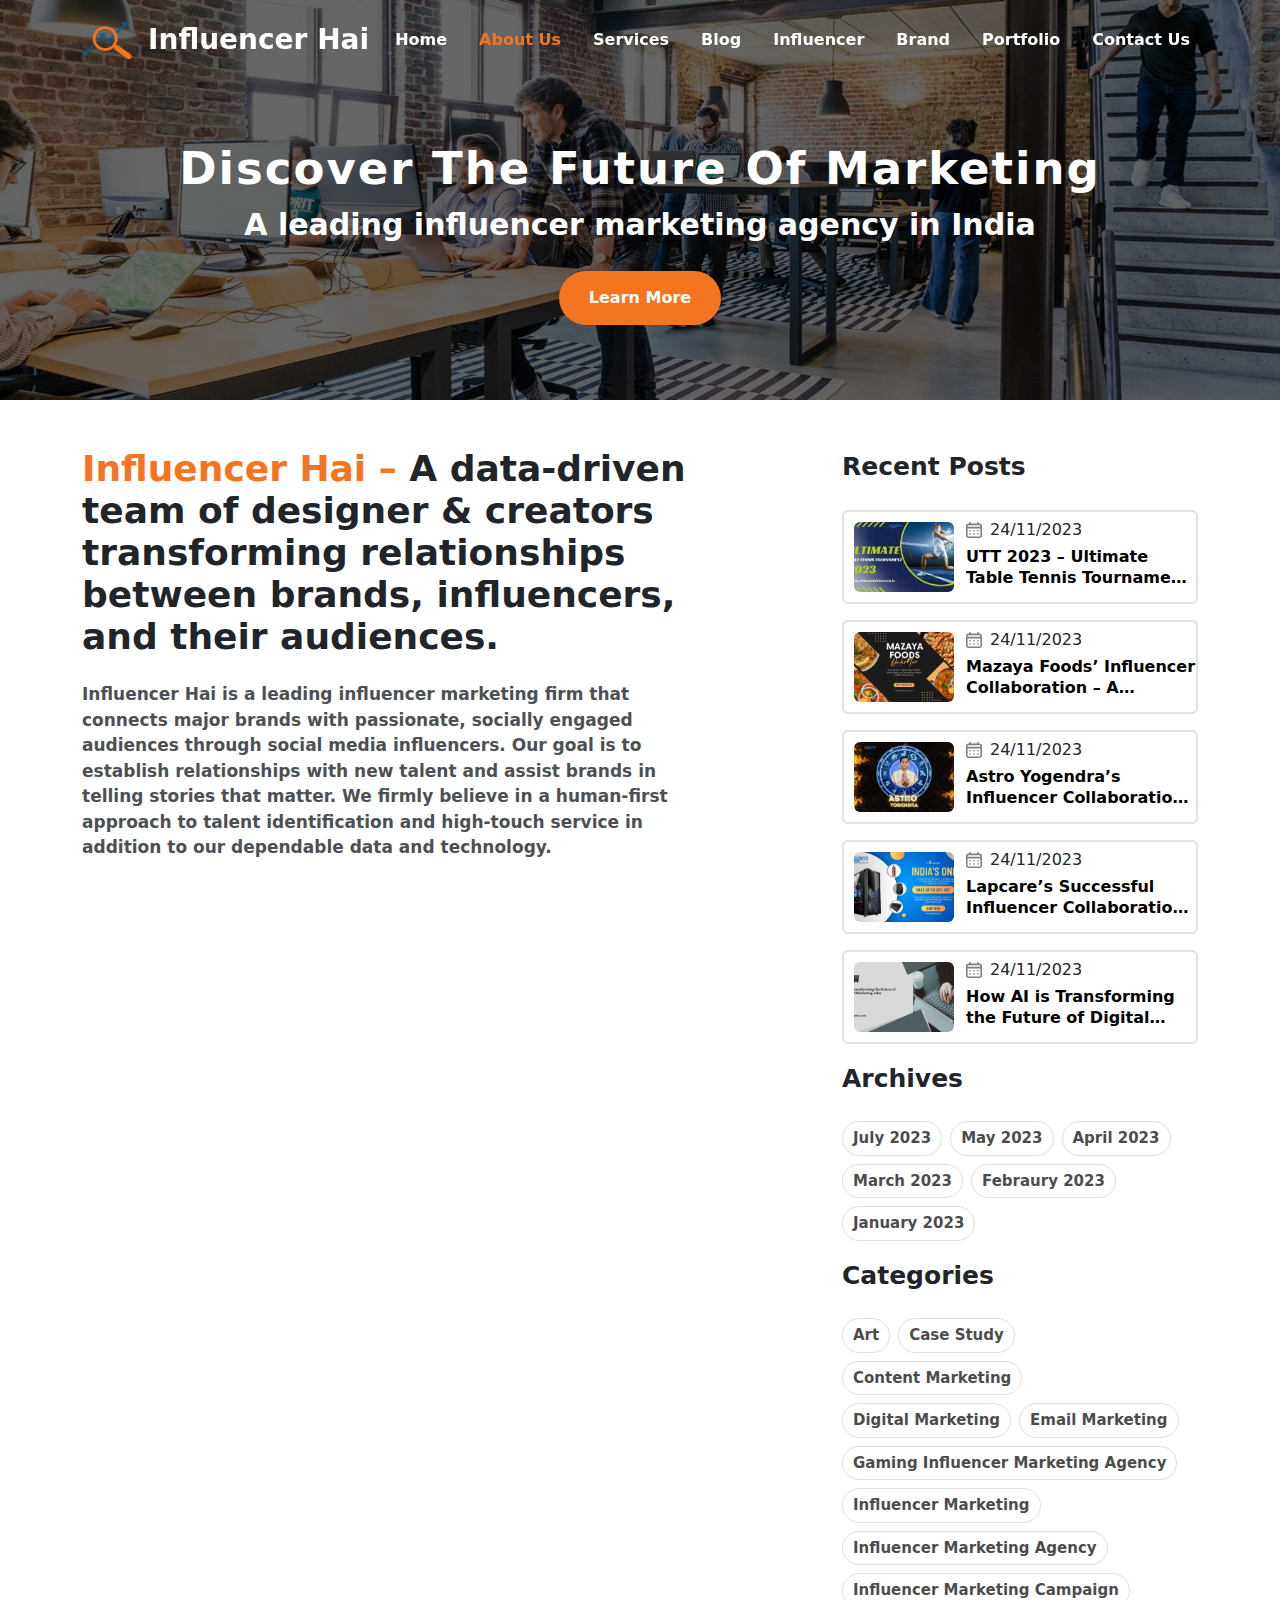
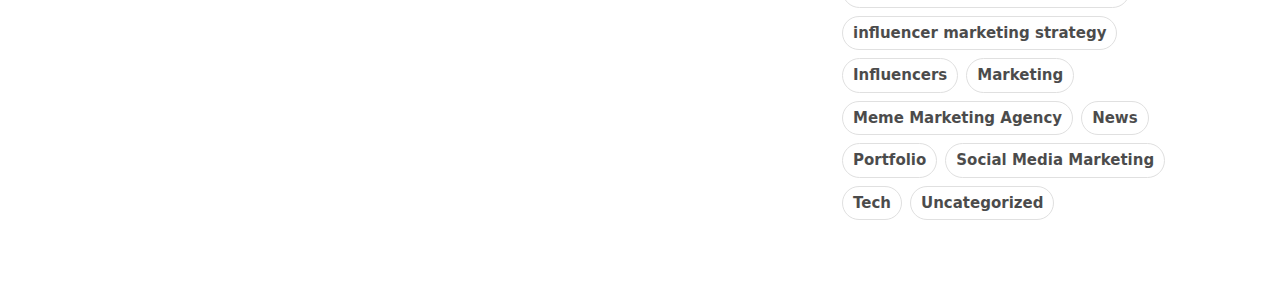
==== commit 136bf609: "aboutpagefinal03" ====
--- a/about.html
+++ b/about.html
@@ -17,7 +17,7 @@
   <!-- navbar start  -->
   <nav class="navbar navLight navbar-expand-lg fixed-top container-fluid blognav" aria-label="Offcanvas navbar large">
     <div class="container">
-    <a class="navbar-brand logonav d-flex align-items-center" href="index.html"><img src="assets/img/logo.png" alt="logo" class="img-fluid w-100 h-100"> <span class="logoName  d-inline-flex ms-3">Influencer Hai</span></a>
+    <a class="navbar-brand logonav d-flex align-items-center" href="#"><img src="assets/img/logo.png" alt="logo" class="img-fluid w-100 h-100"> <span class="logoName  d-inline-flex ms-3">Influencer Hai</span></a>
     <button class="navbar-toggler border-0 shadow-none" type="button" data-bs-toggle="offcanvas" data-bs-target="#offcanvasNavbar2" aria-controls="offcanvasNavbar2" aria-label="Toggle navigation">
         <span class="navbar-toggler-icon menuBtn  "> <img src="assets/img/Menu.png" alt="menu" class="img-fluid w-100 h-100"></span>
     </button>
@@ -66,9 +66,9 @@
 
 <!-- AboutImg Section Start -->
     <div class="container-fluid py-5 aboutSection">
-      <div class="row justify-content-center py-4">
+      <div class="row justify-content-center py-5">
         <div class="col-12 mx-auto">
-          <div class="aboutImg py-5">
+          <div class="aboutImg py-4 py-md-5">
             <div class="row">
               <div class="col-12">
                 <div class="subHead text-center text-white">
@@ -76,7 +76,7 @@
                 </div>
               </div>
               <div class="col-10 mx-auto mb-3">
-                <div class="subHeadmain text-center text-white py-2">
+                <div class="subHeadmain text-center text-white py-1 py-sm-2">
                   A leading influencer marketing agency in India
                 </div>
               </div>
@@ -94,18 +94,18 @@
     
 
 <!-- About text Start -->
-  <div class="container-fluid aboutTextSection py-5">
+  <div class="container-fluid aboutTextSection py-4 py-lg-5">
     <div class="container">
       <div class="row">
         <div class="col-12 col-lg-8">
           <div class="row">
             <div class="col-12 col-lg-11">
-              <div class="head">
+              <div class="head text-center text-lg-start">
                 <span class="text-theme1">Influencer Hai –</span> A data-driven team of designer & creators transforming relationships between brands, influencers, and their audiences.
               </div>
             </div>
             <div class="col-12 col-lg-10">
-              <div class="subHead pt-4">
+              <div class="subHead pt-4 text-center text-lg-start">
                 Influencer Hai is a leading influencer marketing firm that connects major brands with passionate, socially engaged audiences through social media influencers. Our goal is to establish relationships with new talent and assist brands in telling stories that matter. We firmly believe in a human-first approach to talent identification and high-touch service in addition to our dependable data and technology.
               </div>
             </div>
@@ -118,11 +118,11 @@
               <div class="col-12">
                 <div class="card mainCard border-0 pt-3 pt-lg-0">
                   <div class="cardbody">
-                    <div class="cardHeading pb-4">
+                    <div class="cardHeading pb-4 text-center text-lg-start">
                       Recent Posts
                     </div>
                     <div class=" CardBox mb-3">
-                      <div class="cardbody border border-2 px-3 rounded-2 py-3 d-flex gap-3">
+                      <div class="cardbody border border-2 rounded-2  d-flex gap-3">
                         <div class="row">
                           <div class="col-auto">
                             <div class="CardImg overflow-hidden rounded-2">
@@ -143,7 +143,7 @@
                       </div>
                     </div>
                     <div class=" CardBox mb-3">
-                      <div class="cardbody border border-2 px-3 rounded-2 py-3 d-flex gap-3">
+                      <div class="cardbody border border-2 rounded-2  d-flex gap-3">
                         <div class="row">
                           <div class="col-auto">
                             <div class="CardImg overflow-hidden rounded-2">
@@ -164,7 +164,7 @@
                       </div>
                     </div>
                     <div class=" CardBox mb-3">
-                      <div class="cardbody border border-2 px-3 rounded-2 py-3 d-flex gap-3">
+                      <div class="cardbody border border-2 rounded-2  d-flex gap-3">
                         <div class="row">
                           <div class="col-auto">
                             <div class="CardImg overflow-hidden rounded-2">
@@ -185,7 +185,7 @@
                       </div>
                     </div>
                     <div class=" CardBox mb-3">
-                      <div class="cardbody border border-2 px-3 rounded-2 py-3 d-flex gap-3">
+                      <div class="cardbody border border-2 rounded-2  d-flex gap-3">
                         <div class="row">
                           <div class="col-auto">
                             <div class="CardImg overflow-hidden rounded-2">
@@ -206,7 +206,7 @@
                       </div>
                     </div>
                     <div class=" CardBox mb-3">
-                      <div class="cardbody border border-2 px-3 rounded-2 py-3 d-flex gap-3">
+                      <div class="cardbody border border-2 rounded-2  d-flex gap-3">
                         <div class="row">
                           <div class="col-auto">
                             <div class="CardImg overflow-hidden rounded-2">
@@ -232,11 +232,11 @@
               <div class="col-12 col-md-6 col-lg-12">
                 <div class="card mainCard border-0">
                   <div class="cardbody">
-                    <div class="cardHeading pb-4">
+                    <div class="cardHeading pb-4 text-center text-md-start">
                       Archives
                     </div>
                     <div class="archiesText">
-                      <ul class="list-unstyled d-flex flexcolumn gap-3 flex-wrap">
+                      <ul class="list-unstyled d-flex flexcolumn gap-2 flex-wrap justify-content-center justify-content-md-start">
                         <li><a href="javaScript:;" class="text-decoration-none text-black archiesTextanc">July 2023</a></li>
                         <li><a href="javaScript:;" class="text-decoration-none text-black archiesTextanc"> May 2023</a></li>
                         <li><a href="javaScript:;" class="text-decoration-none text-black archiesTextanc">April 2023</a></li>
@@ -251,11 +251,11 @@
               <div class="col-12 col-md-6 col-lg-12">
                 <div class="card mainCard border-0">
                   <div class="cardbody">
-                    <div class="cardHeading pb-4">
+                    <div class="cardHeading pb-4 text-center text-md-start">
                       Categories
                     </div>
                     <div class="archiesText">
-                      <ul class="list-unstyled d-flex flexcolumn gap-3 flex-wrap">
+                      <ul class="list-unstyled d-flex flexcolumn gap-2 flex-wrap justify-content-center justify-content-md-start">
                         <li><a href="javaScript:;" class="text-decoration-none text-black archiesTextanc">Art</a></li>
                         <li><a href="javaScript:;" class="text-decoration-none text-black archiesTextanc">Case Study</a></li>
                         <li><a href="javaScript:;" class="text-decoration-none text-black archiesTextanc">Content Marketing</a></li>
--- a/assets/css/style.min.css
+++ b/assets/css/style.min.css
@@ -1 +1 @@
-.heading{font-style:normal;font-weight:700;font-size:25px;line-height:34px;color:#000;text-align:center}.heading span{color:#f47421}@media only screen and (min-width: 992px){.heading{font-size:36px}}.subHeading{margin-top:5px;font-style:normal;font-weight:600;color:#4a4a4a;text-align:center;font-size:16px;line-height:20px}@media only screen and (min-width: 992px){.subHeading{font-size:24px;line-height:36px;margin-top:10px}}.influencerFluid .influencer{width:100%;height:100%}.influencerFluid .influencer img{width:100%;height:100%;-o-object-fit:cover;object-fit:cover}.influencerFluid .influencerWrapper{border:1px solid;border-color:#cacaca;border-radius:5px;padding:20px 10px}@media only screen and (min-width: 576px){.influencerFluid .influencerWrapper{border:0;padding:0}}.influencerFluid .influencerWrapper .icons{width:40px;height:40px}.influencerFluid .influencerWrapper .icons img{width:100%;height:100%}.influencerFluid .influencerWrapper .influencerHeading{font-style:normal;font-weight:700;font-size:16px;line-height:24px;color:#4a4a4a}.influencerFluid .influencerWrapper .influencerHeading span{color:#f47421}@media only screen and (min-width: 992px){.influencerFluid .influencerWrapper .influencerHeading{font-size:20px}}.influencerFluid .influencerWrapper .influencerSubHeading{font-style:normal;font-weight:400;font-size:14px;line-height:24px;color:#646464}@media only screen and (min-width: 992px){.influencerFluid .influencerWrapper .influencerSubHeading{font-size:15px;line-height:20px}}.influencerCategoriesFluid .categoryRow{flex-wrap:nowrap;overflow-x:auto}@media only screen and (min-width: 576px){.influencerCategoriesFluid .categoryRow{flex-wrap:wrap}}.influencerCategoriesFluid .categoryWrapper{border:1px solid;border-color:#e3e3e3;border-radius:5px;justify-content:center;align-items:center;transition:.3s ease-in-out;padding:10px;background-color:#fff}@media only screen and (min-width: 1200px){.influencerCategoriesFluid .categoryWrapper{padding:20px 10px}}.influencerCategoriesFluid .categoryWrapper:hover{transform:translateY(-10px)}.influencerCategoriesFluid .categoryWrapper:hover .categoryAnchor img{transform:translateX(5px)}.influencerCategoriesFluid .categoryWrapper .categoryIcon{width:40px;height:40px}.influencerCategoriesFluid .categoryWrapper .categoryIcon img{width:100%;height:100%;-o-object-fit:contain;object-fit:contain}.influencerCategoriesFluid .categoryWrapper .categoryHeading{font-style:normal;font-weight:700;line-height:20px;color:#4a4a4a;font-size:14px}@media only screen and (min-width: 1200px){.influencerCategoriesFluid .categoryWrapper .categoryHeading{font-size:16px;line-height:20px}}.influencerCategoriesFluid .categoryWrapper .categoryAnchor{color:#f47421;text-decoration:none;border-radius:5px;font-size:13px;line-height:20px;overflow:hidden;text-overflow:ellipsis;display:-webkit-box !important;-webkit-line-clamp:1;-webkit-box-orient:vertical}@media only screen and (min-width: 1200px){.influencerCategoriesFluid .categoryWrapper .categoryAnchor{font-size:13px;line-height:24px}}.influencerCategoriesFluid .categoryWrapper .categoryAnchor img{margin-left:5px;width:10px;height:10px;transition:.3s ease-in-out}.newEraFluid{text-align:center;overflow:hidden}.newEraFluid>.container>.row{z-index:2}.newEraFluid .newEraPara{color:#4a4a4a;width:500px;z-index:2;font-size:14px}@media only screen and (min-width: 576px){.newEraFluid .newEraPara{font-size:15px}}@media only screen and (min-width: 992px){.newEraFluid .newEraPara{font-size:18px}}.newEraFluid .askBtn{background-color:#f47421;border-radius:5px;font-weight:500;border:1px solid;color:#fff;transition:.3s linear;margin-right:8px;z-index:2;font-size:12px;padding:10px}@media only screen and (min-width: 992px){.newEraFluid .askBtn{padding:10px 20px;font-size:15px}}.newEraFluid .askBtn:hover{border:1px solid #f47421;background-color:rgba(0,0,0,0);color:#f47421}.newEraFluid .learnBtn{border-color:#f47421;border:1px solid;border-radius:5px;font-size:12px;font-weight:500;color:#f47421;transition:.3s linear;background-color:rgba(0,0,0,0);padding:10px}@media only screen and (min-width: 992px){.newEraFluid .learnBtn{font-size:15px;padding:10px 20px}}.newEraFluid .learnBtn:hover{background-color:#f47421;color:#fff}.newEraFluid .images{width:150px;height:150px;position:absolute;top:60%;left:150px}.newEraFluid .images::after{content:"";background-image:url(../img/actress4.jpeg);position:absolute;top:-100%;left:-113px;width:100px;height:100px;background-repeat:no-repeat;background-position:center top;border-radius:50%;background-size:cover}.newEraFluid .images::before{content:"";background-image:url(../img/actress5.jpeg);position:absolute;top:-166%;left:110px;width:80px;height:80px;background-repeat:no-repeat;background-position:center top;background-size:cover;border-radius:50%}.newEraFluid .images img{width:100%;height:100%;-o-object-fit:cover;object-fit:cover;border-radius:50%}.newEraFluid .imagesRyt{width:150px;height:150px;position:absolute;top:4%;right:28px;z-index:1}.newEraFluid .imagesRyt::after{content:"";background-size:cover;background-image:url(../img/actress1.jpeg);position:absolute;top:210%;left:7px;width:35px;height:35px;background-repeat:no-repeat;background-position:center top;border-radius:50%}.newEraFluid .imagesRyt::before{content:"";background-size:cover;background-image:url(../img/actress2.jpeg);position:absolute;top:126%;left:-117px;width:80px;height:80px;background-repeat:no-repeat;background-position:center top;border-radius:50%}.newEraFluid .imagesRyt img{width:100%;height:100%;-o-object-fit:cover;object-fit:cover;border-radius:50%}.askBtn{background-color:#f47421;border-radius:5px;font-weight:500;border:1px solid;color:#fff;transition:.3s linear;margin-right:8px;z-index:2;font-size:12px;padding:10px;z-index:5;position:relative}@media only screen and (min-width: 992px){.askBtn{padding:10px 20px;font-size:15px}}.askBtn:hover{border:1px solid #f47421;background-color:rgba(0,0,0,0);color:#f47421}.serviceHeroFluid{padding-top:130px;padding-bottom:70px;overflow:hidden;height:300px}@media only screen and (min-width: 576px){.serviceHeroFluid{padding-bottom:70px}}@media only screen and (min-width: 768px){.serviceHeroFluid{height:400px;padding-bottom:80px}}.serviceHeroFluid::after{content:"";background-image:url(./../img/serviceImg.webp);position:absolute;top:0;left:0;background-repeat:no-repeat;background-size:cover;background-position:top;width:100%;height:100%;z-index:1}.serviceHeroFluid::before{content:"";width:100%;height:100%;background-color:rgba(0,0,0,.4);position:absolute;top:0;left:0;z-index:2}.serviceHeroFluid .serviceTxt{z-index:4;position:relative;top:50%;transform:translate(-50%, -50%);left:50%;margin:0;text-align:center}@media only screen and (min-width: 576px){.serviceHeroFluid .serviceTxt{top:50%;transform:translateY(-50%);left:20px;text-align:start}}.serviceHeroFluid .serviceTxt .serviceHeading{font-weight:700;color:#fff;line-height:110%;font-size:25px}@media only screen and (min-width: 576px){.serviceHeroFluid .serviceTxt .serviceHeading{font-size:32px}}@media only screen and (min-width: 768px){.serviceHeroFluid .serviceTxt .serviceHeading{font-size:40px}}@media only screen and (min-width: 992px){.serviceHeroFluid .serviceTxt .serviceHeading{font-size:45px}}.serviceHeroFluid .serviceTxt .learnBtn{border:0;background-color:#fff;color:#f47421;font-weight:600;border-radius:5px;margin-top:30px;transition:.3s linear;padding:5px 15px;font-size:12px}@media only screen and (min-width: 576px){.serviceHeroFluid .serviceTxt .learnBtn{padding:10px 20px}}@media only screen and (min-width: 768px){.serviceHeroFluid .serviceTxt .learnBtn{font-size:14px}}.serviceHeroFluid .serviceTxt .learnBtn:hover{background-color:#f47421;color:#fff}.influencerBtn{color:#fff;background-color:#f47421;border-style:solid;border-width:0px 0px 0px 0px;border-radius:30px 30px 30px 30px;font-weight:600;text-decoration:none;transition:.3s ease-in-out;padding:12px 24px;font-size:12px;display:flex;margin:auto}.influencerBtn.zIndex{z-index:5}.influencerBtn.influencerBtn1{margin:auto}@media only screen and (min-width: 992px){.influencerBtn.influencerBtn1{margin-left:0}}.influencerBtn:hover{background-color:#11578c;transform:scale(1.1)}@media only screen and (min-width: 768px){.influencerBtn{padding:15px 30px;font-size:16px;margin-left:0}}.navbar.nav-active .navLInk{color:#000 !important}.navbar.nav-active .navLInk.active{color:#f47421 !important}.navbar.nav-active .logoName{color:#000 !important}.heroSection{color:#fff;position:relative;align-items:center;padding-top:80px;min-height:100vh}@media only screen and (min-width: 768px){.heroSection{padding-top:0}}.heroSection::after{content:"";background-image:url(./../img/bg.jpg);background-repeat:no-repeat;background-position:center;background-size:cover;width:100%;height:100%;position:absolute;top:0;left:0}@media only screen and (min-width: 576px){.heroSection{color:#fff;position:relative;align-items:center}}@media only screen and (min-width: 1200px){.heroSection{height:100vh}}.heroSection .heroImage{z-index:6;position:relative}.heroSection .heroImage img{width:100%;height:100%;-o-object-fit:contain;object-fit:contain}.heroSection .heroTxtWrapper{z-index:5;position:relative}.heroSection .videoBg .videoInner{-o-object-position:right;object-position:right}@media only screen and (min-width: 1200px){.heroSection .videoBg .videoInner{-o-object-position:unset;object-position:unset}}.heroSection .HeroHeading{font-size:27px;color:#11578c;line-height:32px}@media only screen and (min-width: 768px){.heroSection .HeroHeading{font-size:30px;line-height:36px}}@media only screen and (min-width: 992px){.heroSection .HeroHeading{font-size:35px;line-height:42px}}@media only screen and (min-width: 1200px){.heroSection .HeroHeading{font-size:42px;line-height:52px}}.heroSection .heroPera{font-size:16px;color:#4a4a4a}@media only screen and (min-width: 576px){.heroSection .heroPera{font-size:16px;line-height:normal}}@media only screen and (min-width: 992px){.heroSection .heroPera{font-size:20px}}.heroSection .searchBox{max-width:557px;min-height:62px;border-radius:60px;position:relative;background-color:#fff;display:flex;align-items:center;padding:0px;border:2px solid #8371a9}@media only screen and (min-width: 992px){.heroSection .searchBox{max-width:557px;min-height:72px;border-radius:60px;position:relative;background-color:#fff;display:flex;align-items:center;padding:15px;border:4px solid #11578c}}.heroSection .searchBox .Dropdown .dropbtn{font-size:13px;color:#f47421;font-weight:700}.heroSection .searchBox .Dropdown .dropbtn::after{background-image:url(../img/downarrow.svg);background-repeat:no-repeat;background-size:cover;width:15px;height:15px;top:100px;border:none !important}@media only screen and (min-width: 576px){.heroSection .searchBox .Dropdown .dropbtn{font-size:16px;color:#f47421;font-weight:700}}@media only screen and (min-width: 576px){.heroSection .searchBox .Dropdown .dropbtn{font-size:18px;color:#f47421;font-weight:700}}.heroSection .searchBox .Dropdown .IconMedia{width:18px;height:18px}@media only screen and (min-width: 576px){.heroSection .searchBox .Dropdown .IconMedia{width:14px;height:14px}}.heroSection .searchBox .Dropdown .DropMenu{background-color:#fff;border-radius:10px;border:none;max-width:200px}.heroSection .searchBox .Dropdown .DropMenu .dropdown-item{font-size:14px;color:#4a4a4a}@media only screen and (min-width: 576px){.heroSection .searchBox .Dropdown .DropMenu .dropdown-item{font-size:16px;font-weight:700;color:#4a4a4a;transition:all .3s ease-in-out}.heroSection .searchBox .Dropdown .DropMenu .dropdown-item .IconMedia{filter:grayscale(1)}.heroSection .searchBox .Dropdown .DropMenu .dropdown-item:hover{color:#f47421}.heroSection .searchBox .Dropdown .DropMenu .dropdown-item:hover .IconMedia{filter:none}}@media only screen and (min-width: 768px){.heroSection .searchBox .Dropdown .DropMenu .dropdown-item{font-size:18px;font-weight:700;color:#4a4a4a;transition:all .3s ease-in-out}.heroSection .searchBox .Dropdown .DropMenu .dropdown-item .IconMedia{filter:grayscale(1)}.heroSection .searchBox .Dropdown .DropMenu .dropdown-item:hover{color:#f47421}.heroSection .searchBox .Dropdown .DropMenu .dropdown-item:hover .IconMedia{filter:none}}.heroSection .searchBox .searchInput{font-size:14px;font-weight:700;color:#000}.heroSection .searchBox .searchInput::-moz-placeholder{font-size:14px;font-weight:700;color:#000}.heroSection .searchBox .searchInput::placeholder{font-size:14px;font-weight:700;color:#000}@media only screen and (min-width: 576px){.heroSection .searchBox .searchInput{font-size:18px;font-weight:700;color:#000}.heroSection .searchBox .searchInput::-moz-placeholder{font-size:18px;font-weight:700;color:#000}.heroSection .searchBox .searchInput::placeholder{font-size:18px;font-weight:700;color:#000}}.heroSection .searchBox .searchicon{height:24px;width:24px;margin-right:10px}.heroSection .searchBox .searchInner{top:100%;transform:translate(0, 7px);max-height:30vh;height:30vh;padding:8px 10px}@media only screen and (min-width: 576px){.heroSection .searchBox .searchInner{top:100%;transform:translate(0, 7px);max-height:50vh;height:50vh;padding:20px 30px}}.heroSection .searchBox .searchInner .searchLi{padding:10px 15px}@media only screen and (min-width: 576px){.heroSection .searchBox .searchInner .searchLi{transition:all .3s ease;padding:20px 30px}}.heroSection .searchBox .searchInner .searchLi:hover{background-color:rgba(255,200,200,.658)}.heroSection .searchBox .searchInner .searchLi .innerDropdown{font-size:13px;color:#4a4a4a;font-weight:700;opacity:.9}@media only screen and (min-width: 576px){.heroSection .searchBox .searchInner .searchLi .innerDropdown{font-size:14px;color:#4a4a4a;font-weight:700;opacity:.9}}@media only screen and (min-width: 768px){.heroSection .searchBox .searchInner .searchLi .innerDropdown{font-size:18px;color:#4a4a4a;font-weight:700;opacity:.9}}.heroSection .searchBox .searchInner .searchLi .innerDropdown .arrowIcon{width:14px;height:14px;transform:rotate(-45deg)}@media only screen and (min-width: 576px){.heroSection .searchBox .searchInner .searchLi .innerDropdown .arrowIcon{width:14px;height:14px;transform:rotate(-45deg)}}@media only screen and (min-width: 768px){.heroSection .searchBox .searchInner .searchLi .innerDropdown .arrowIcon{width:18px;height:18px;transform:rotate(-45deg)}}.heroSection .searchBox .searchInner .searchLi .innerDropdown .inndrSubheading{font-size:10px;font-weight:600}@media only screen and (min-width: 576px){.heroSection .searchBox .searchInner .searchLi .innerDropdown .inndrSubheading{font-size:13px;font-weight:600}}.heroSection .searchBox .searchInnerData{padding:7px 12px;color:#000;font-size:14px;font-weight:500;transition:all .3s ease-in-out}.heroSection .searchBox .searchInnerData:hover{background-color:#f2f2f2}.heroSection .searchBox .searchInput:focus~.searchInner{display:block !important}.heroSection .searchBox .searchdrop .dropdownBtn{font-size:14px;font-weight:500;color:#000}.heroSection .searchBox .searchdrop .searchMenu{transform:translateY(7px);max-height:50vh;min-width:auto}.heroSection .heroBrand{width:100%;background-color:#170c2a;box-shadow:rgba(0,0,0,.15) 0px 1px 3px 1px;border-radius:60px 60px 0px 0px;padding:var(--space-2xl)}.heroSection .heroBrand .brandIcon{height:30px}@media only screen and (min-width: 576px){.heroSection .heroBrand .brandIcon{height:40px}}.counterSection .counterCard{background-color:#fff;box-shadow:0px 1px 3px 1px rgba(0,0,0,.15);border-radius:0px 0px 40px 40px;padding:1.5rem}@media only screen and (min-width: 576px){.counterSection .counterCard{background-color:#fff;box-shadow:0px 1px 3px 1px rgba(0,0,0,.15);border-radius:0px 0px 60px 60px;padding:1.5rem}}.counterSection .counterCard .iconuser{background-color:#8d4aff;box-shadow:rgba(0,0,0,.1) 0px 18px 16px -3px;width:30px;height:30px;border-radius:50%;overflow:hidden;margin-top:10px;flex-shrink:0}@media only screen and (min-width: 576px){.counterSection .counterCard .iconuser{background-color:#8d4aff;box-shadow:rgba(0,0,0,.1) 0px 18px 16px -3px;width:40px;height:40px;border-radius:50%;overflow:hidden;margin-top:14px;flex-shrink:0}}@media only screen and (min-width: 576px){.counterSection .counterCard .iconuser{background-color:#8d4aff;box-shadow:rgba(0,0,0,.1) 0px 18px 16px -3px;width:44px;height:44px;border-radius:50%;overflow:hidden;margin-top:14px;flex-shrink:0}}.counterSection .counterCard .counterHeading{font-size:22px;font-weight:700;color:#000}@media only screen and (min-width: 576px){.counterSection .counterCard .counterHeading{font-size:30px;font-weight:700;color:#000}}@media only screen and (min-width: 768px){.counterSection .counterCard .counterHeading{font-size:40px;font-weight:700;color:#000}}@media only screen and (min-width: 992px){.counterSection .counterCard .counterHeading{font-size:48px;font-weight:700;color:#000}}.counterSection .counterCard .counterPera{font-size:14px;font-weight:600;color:#666}@media only screen and (min-width: 576px){.counterSection .counterCard .counterPera{font-size:1.3rem;font-weight:600;color:#666}}@media only screen and (min-width: 768px){.counterSection .counterCard .counterPera{font-size:1.4rem;font-weight:600;color:#666}}.ourClient .clientContent .headingClient{font-size:22px;line-height:32px;color:#000;font-weight:700}@media only screen and (min-width: 576px){.ourClient .clientContent .headingClient{font-size:24px;line-height:26px;color:#000;font-weight:700}}@media only screen and (min-width: 768px){.ourClient .clientContent .headingClient{font-size:34px;line-height:52px;color:#000;font-weight:700}}@media only screen and (min-width: 768px){.ourClient .clientContent .headingClient{font-size:40px;line-height:38px;color:#000;font-weight:700}}.ourClient .clientContent .headingClient .subheadingClient{color:#f47421}.ourClient .clientContent .pera{font-size:16px;color:#000;font-weight:600}@media only screen and (min-width: 576px){.ourClient .clientContent .pera{font-size:16px;color:#000;font-weight:600}}@media only screen and (min-width: 768px){.ourClient .clientContent .pera{font-size:20px;color:#000;font-weight:600}}.ourClient .cardImg{box-shadow:rgba(0,0,0,.05) -5px 4px 36px;border-radius:4px;height:100px;padding:10px;background:#fff;display:flex;align-items:center;justify-content:center;align-items:center;border:none}.ourClient .cardImg.active .clientImg{display:none}.ourClient .cardImg.active .clientImg2{display:block !important}.ourClient .cardImg .clientImg{height:100px;padding:10px}.ourClient .cardImg .clientImg2{height:100px}.brandHeroSection{background-image:url(../img/brand/hero-9-img.png) !important;background-repeat:no-repeat;background-size:cover;padding-top:80px;min-height:80vh}@media only screen and (min-width: 1200px){.brandHeroSection{min-height:100vh}}.brandHeroSection .HeroHeading{font-size:25px;color:#11578c;line-height:32px}@media only screen and (min-width: 768px){.brandHeroSection .HeroHeading{font-size:30px;line-height:36px}}@media only screen and (min-width: 992px){.brandHeroSection .HeroHeading{font-size:35px;line-height:42px}}@media only screen and (min-width: 1200px){.brandHeroSection .HeroHeading{font-size:42px;line-height:52px}}.brandHeroSection .heroPera{font-size:16px;color:#4a4a4a}@media only screen and (min-width: 576px){.brandHeroSection .heroPera{font-size:16px;line-height:normal}}@media only screen and (min-width: 992px){.brandHeroSection .heroPera{font-size:20px}}.brandHeroSection .heroImage{z-index:6;position:relative}.brandHeroSection .heroImage img{width:100%;height:100%;-o-object-fit:contain;object-fit:contain;aspect-ratio:1/.7}@media only screen and (min-width: 992px){.brandHeroSection .heroImage img{width:100%;height:100%;-o-object-fit:contain;object-fit:contain;aspect-ratio:unset}}.aboutUs .cardAbout{border-radius:5px;padding:20px;background-color:#646464 !important}@media only screen and (min-width: 768px){.aboutUs .cardAbout{padding:30px}}@media only screen and (min-width: 992px){.aboutUs .cardAbout{padding:40px}}.aboutUs .cardAbout .cardHeading{font-size:22px;line-height:30px;color:#fff;font-weight:600}@media only screen and (min-width: 768px){.aboutUs .cardAbout .cardHeading{font-size:25px;line-height:32px}}@media only screen and (min-width: 768px){.aboutUs .cardAbout .cardHeading{font-size:30px;line-height:38px}}.aboutUs .devolopements-benefits-box{background-color:#646464 !important;background-size:cover;transition:all .3s ease-in-out}.aboutUs .devolopements-benefits-box:hover .devolopements-benefits-box-count{border-radius:10px}.aboutUs .devolopements-benefits-box .headingCardInner{color:#fff;font-size:18px;align-items:center}@media only screen and (min-width: 576px){.aboutUs .devolopements-benefits-box .headingCardInner{font-size:20px;align-items:start}}.aboutUs .devolopements-benefits-box .peraCard{font-size:14px;color:#fff;opacity:.7;margin-top:10px;display:-webkit-box;-webkit-line-clamp:3;-webkit-box-orient:vertical;overflow:hidden;text-overflow:ellipsis;align-items:center}@media only screen and (min-width: 576px){.aboutUs .devolopements-benefits-box .peraCard{font-size:16px;align-items:start}}.aboutUs .devolopements-benefits-box .positionCard{color:#fff;font-size:12px}.aboutUs .devolopements-benefits-box .devolopements-benefits-box-count{position:absolute;left:50%;transform:translateX(-50%);top:-25px;background-color:#f47421;width:50px;height:50px;border-radius:10px;display:flex;align-items:center;justify-content:center;font-weight:900;color:#fff;font-size:20px;transition:.5s;transition:all .3s ease-in-out}@media only screen and (min-width: 576px){.aboutUs .devolopements-benefits-box .devolopements-benefits-box-count{left:3px;font-size:24px;height:50px;border-radius:50px;top:20px}}.formStart .formFloat{border-color:red !important}.formStart .formFloat::-moz-placeholder{color:#11578c !important}.formStart .formFloat::placeholder{color:#11578c !important}.formStart .formFloat .formFloatinput{color:#fff !important}.formStart .formFloat .formFloatinput:focus{border-color:#fff !important}.formStart .formFloat .formFloatinputlabel{color:#fff !important;font-size:14px !important}@media only screen and (min-width: 576px){.formStart .formFloat .formFloatinputlabel{font-size:16px !important}}.formStart .formFloat .formFloatinputlabel::after{background:rgba(0,0,0,0) !important}.formStart .formFloat .formFloatinputtextarea{height:120px}@media only screen and (min-width: 576px){.formStart .formFloat .formFloatinputtextarea{height:150px}}.servicesSection .servicesCard{padding:15px;background:#ecf5fd;border-radius:10px;transition:all .3s ease-in-out}@media only screen and (min-width: 576px){.servicesSection .servicesCard{padding:30px}.servicesSection .servicesCard:hover{transform:translateY(-10px)}.servicesSection .servicesCard:hover .cardImg{transform:rotate(0deg)}.servicesSection .servicesCard:hover .cardHeading{color:#f47421}}.servicesSection .servicesCard .cardImg{width:55px;height:55px;box-shadow:0px 1px 3px 1px rgba(0,0,0,.15);border-radius:10px;padding:7px;transform:rotate(-5deg);background-color:#fff;transition:all .3s ease-in-out}@media only screen and (min-width: 576px){.servicesSection .servicesCard .cardImg{width:65px;height:65px;padding:10px}}.servicesSection .servicesCard .cardHeading{font-size:18px;color:#000;font-weight:700;transition:all .3s ease-in-out}@media only screen and (min-width: 576px){.servicesSection .servicesCard .cardHeading{font-size:20px}}@media only screen and (min-width: 768px){.servicesSection .servicesCard .cardHeading{font-size:22px}}@media only screen and (min-width: 992px){.servicesSection .servicesCard .cardHeading{font-size:24px}}.servicesSection .servicesCard .cardPera{font-size:14px;color:#000;font-weight:400;display:-webkit-box;-webkit-line-clamp:3;-webkit-box-orient:vertical;overflow:hidden;text-overflow:ellipsis}@media only screen and (min-width: 576px){.servicesSection .servicesCard .cardPera{font-size:16px}}.videoSectionmember .VideoCard{border-radius:10px;width:100% !important;cursor:pointer;overflow:hidden;transition:all .3s ease-in-out}@media only screen and (min-width: 576px){.videoSectionmember .VideoCard:hover .videoImg2 img{transform:scale(1.1)}}.videoSectionmember .VideoCard .videoImg2{height:400px;transition:all .3s ease-in-out}.videoSectionmember .VideoCard .videoImg2 img{transition:all .3s ease-in-out;border-radius:10px;-o-object-fit:cover;object-fit:cover}.videoSectionmember .VideoCard .badgeInsta{padding:8px 16px;height:30px;background-color:#11578c;font-size:12px;color:#fff;font-weight:400;width:-moz-fit-content;width:fit-content;position:absolute;top:8px;left:8px}.videoSectionmember .VideoCard .badgeInsta .iconInsta{width:16px;height:16px}.videoSectionmember .VideoCard .profileCardinner{position:absolute;bottom:8px;left:8px;right:8px;padding:10px;height:55px;background-color:rgba(255,255,255,.712)}@media only screen and (min-width: 576px){.videoSectionmember .VideoCard .profileCardinner{height:65px}}.videoSectionmember .VideoCard .profileCardinner .userIMgsmall{width:40px;height:40px;border-radius:50%}@media only screen and (min-width: 576px){.videoSectionmember .VideoCard .profileCardinner .userIMgsmall{width:50px;height:50px}}.videoSectionmember .VideoCard .profileCardinner .nameUser{font-size:14px;color:#000;font-weight:600}.videoSectionmember .VideoCard .profileCardinner .profileuser{font-size:12px;color:#000;font-weight:400}.videoSectionmember .VideoCard .playsvg{border:2px solid #fff;border-radius:50%;padding:20px;background-color:rgba(0,0,0,.4);position:absolute;z-index:5;top:50%;left:50%;transform:translate(-50%, -50%);right:20%;width:60px !important;height:60px !important;display:flex;justify-content:center;align-items:center;opacity:1}@media only screen and (min-width: 992px){.videoSectionmember .VideoCard .playsvg{opacity:1}}.videoSectionmember .VideoCard .playsvg img{width:15px !important;height:15px !important}.videoSectionmember .VideoCard .swiper{width:100%;height:100%}@keyframes waves{0%{transform:scale(0.2, 0.2);opacity:0;-ms-filter:"progid:DXImageTransform.Microsoft.Alpha(Opacity=0)"}50%{opacity:.9;-ms-filter:"progid:DXImageTransform.Microsoft.Alpha(Opacity=90)"}100%{transform:scale(0.9, 0.9);opacity:0;-ms-filter:"progid:DXImageTransform.Microsoft.Alpha(Opacity=0)"}}.waves{position:absolute;width:150px;height:150px;background:rgba(0,0,0,.3);opacity:0;-ms-filter:"progid:DXImageTransform.Microsoft.Alpha(Opacity=0)";border-radius:100%;right:-45px !important;bottom:-49px !important;z-index:-1;animation:waves 3s ease-in-out infinite}.wave-1{animation-delay:0s}.wave-2{animation-delay:1s}.wave-3{animation-delay:2s}.askBtn{background-color:#f47421;padding:8px 16px;border-radius:5px;font-size:14px;font-weight:500;border:1px solid;color:#fff;transition:.3s linear;margin-right:8px;z-index:2}@media only screen and (min-width: 576px){.askBtn{background-color:#f47421;padding:10px 20px;border-radius:5px;font-size:15px;font-weight:500;border:1px solid;color:#fff;transition:.3s linear;margin-right:8px;z-index:2}.askBtn:hover{border:1px solid #f47421;background-color:rgba(0,0,0,0);color:#f47421}}.themeBtn{background-color:#f47421;padding:15px 30px;font-size:16px;font-weight:600;display:flex;align-items:center;border:1px solid;color:#000;transition:.3s linear;z-index:2;border-top-left-radius:100px;border-bottom-left-radius:100px;border-top-right-radius:100px;border-bottom-right-radius:100px;background-color:#fff;position:relative;overflow:hidden}.themeBtn::after{position:absolute;content:"";background-color:#f47421;left:0;height:100%;width:0;transition:all .3s ease-in-out;z-index:-1}.themeBtn .iconBtn{width:25px;height:18px}.themeBtn .iconBtn img{transition:all .3s ease-in-out}.themeBtn:hover{color:#fff}.themeBtn:hover::after{width:100%}.themeBtn:hover .iconBtn img{filter:invert(1);transform:rotate(-35deg)}.navLight.navbar{height:70px}@media only screen and (min-width: 576px){.navLight.navbar{height:80px}}.navLight.navbar.nav-active{background-color:#fff}.navLight.navbar.nav-active .menuBtn img{filter:invert(1)}.navLight.navbar.nav-active .navItem .navLInk{color:#000 !important}@media only screen and (min-width: 992px){.navLight.navbar.nav-active .navItem .navLInk{color:#000 !important}}.navLight.navbar.nav-active .menuBtnLight{filter:#000 !important}.navLight.navbar .logonav{height:55px}.navLight.navbar .logoName{font-size:20px;color:#fff;font-weight:600;cursor:pointer;transition:all .3s ease-in-out}.navLight.navbar .logoName.logoNameInner{color:#000 !important}.navLight.navbar .logoName:hover{color:#f47421}@media only screen and (min-width: 1200px){.navLight.navbar .logoName{font-size:25px}}@media only screen and (min-width: 1200px){.navLight.navbar .logoName{font-size:28px}}.navLight.navbar .menuBtn{width:25px;height:25px;filter:brightness(5);background-image:none !important}.navLight.navbar .menuBtn.menuBtnInner{width:25px;height:25px;background-image:none !important}.navLight.navbar .menuBtn.menuBtnLight{filter:brightness(10)}.navLight.navbar .menuBtn img{-o-object-fit:contain;object-fit:contain}@media only screen and (min-width: 768px){.navLight.navbar .menuBtn{width:35px;height:35px}}.navLight.navbar .navbarNav .navItem .navLInk{color:#000 !important;font-size:14px}@media only screen and (min-width: 576px){.navLight.navbar .navbarNav .navItem .navLInk{font-size:16px;font-weight:600;transition:all .3s ease-in-out}.navLight.navbar .navbarNav .navItem .navLInk:hover{color:#f47421}.navLight.navbar .navbarNav .navItem .navLInk.active{color:#f47421 !important}}@media only screen and (min-width: 992px){.navLight.navbar .navbarNav .navItem .navLInk{color:#fff !important}}.navDark.navbar{height:70px}@media only screen and (min-width: 576px){.navDark.navbar{height:80px}}.navDark.navbar.nav-active{background-color:#fff}.navDark.navbar.nav-active .menuBtnLight{filter:invert(1) !important}.navDark.navbar .logonav{height:55px}.navDark.navbar .logoName{font-size:20px;color:#000;font-weight:600;cursor:pointer;transition:all .3s ease-in-out}.navDark.navbar .logoName.logoNameInner{color:#000 !important}.navDark.navbar .logoName:hover{color:#f47421}@media only screen and (min-width: 1200px){.navDark.navbar .logoName{font-size:25px}}@media only screen and (min-width: 1200px){.navDark.navbar .logoName{font-size:28px}}.navDark.navbar .menuBtn{width:25px;height:25px;filter:invert(1);background-image:none !important}.navDark.navbar .menuBtn.menuBtnLight{filter:brightness(10)}.navDark.navbar .menuBtn img{-o-object-fit:contain;object-fit:contain}@media only screen and (min-width: 768px){.navDark.navbar .menuBtn{width:35px;height:35px}}.navDark.navbar .navbarNav .navItem .navLInk{color:#000 !important;font-size:14px}@media only screen and (min-width: 576px){.navDark.navbar .navbarNav .navItem .navLInk{font-size:16px;font-weight:600;transition:all .3s ease-in-out}.navDark.navbar .navbarNav .navItem .navLInk:hover{color:#f47421}.navDark.navbar .navbarNav .navItem .navLInk.active{color:#f47421 !important}}@media only screen and (min-width: 992px){.navDark.navbar .navbarNav .navItem .navLInk{color:#000 !important}}@media(min-width: 992px){.navLight.navbar.nav-active .navItem .navLInk{color:#000 !important}}.footer{background:#000;padding:0 20px}.footer .logonav{width:55px;height:55px}.footer .logoName{font-size:18px;color:#fff;cursor:pointer;transition:all .3s ease-in-out}.footer .logoName:hover{color:#f47421}.footer .headingFotter{font-size:18px;font-weight:700;color:#f47421}.footer .footerIcon{width:16px;height:16px}.footer .addresspera{font-size:13px;color:#fff;font-weight:500;transition:all .3s ease-in-out;display:-webkit-box;-webkit-line-clamp:3;-webkit-box-orient:vertical;overflow:hidden;text-overflow:ellipsis}@media only screen and (min-width: 576px){.footer .addresspera{font-size:15px;color:#fff;font-weight:500;opacity:.7;transition:all .3s ease-in-out}.footer .addresspera:hover{opacity:1}}.footer .footerMenu .footerLink{font-size:13px;color:#fff;font-weight:500;opacity:1;transition:all .3s ease-in-out;position:relative}@media only screen and (min-width: 576px){.footer .footerMenu .footerLink{font-size:15px;color:#fff;font-weight:500;opacity:.6;transition:all .3s ease-in-out;position:relative}.footer .footerMenu .footerLink:hover{opacity:1}}.footer .footerMenu .footerLink:hover{opacity:1}.footer .socilaIcon{width:15px;height:15px;transition:all .3s ease-in-out}.footer .socilaIcon:hover img{filter:brightness(100) contrast(100)}.footer .socilaIcon img{transition:all .3s ease-in-out}.copyRight{background:#080808;color:#fff;font-size:12px}.blogsection .blogcard{padding:7px;border:1px solid;border-color:#e3e3e3;border-radius:5px}.blogsection .blogcard .blogimg{aspect-ratio:5/3}.blogsection .blogcard .blogimg img{transition:all .3s ease-in-out}.blogsection .blogcard .blogcontent{padding:15px 5px}.blogsection .blogcard .blogcontent .date{color:rgba(0,0,0,.6);margin-top:9px;font-weight:400;font-size:13px;gap:7px}.blogsection .blogcard .blogcontent .date .calendaricon{height:14px;max-width:14px;min-width:14px}.blogsection .blogcard .blogcontent .date .calendaricon img{-o-object-fit:unset;object-fit:unset}@media only screen and (min-width: 576px){.blogsection .blogcard .blogcontent .date .calendaricon{height:16px;max-width:16px;min-width:16px}}@media only screen and (min-width: 768px){.blogsection .blogcard .blogcontent .date .calendaricon{height:17px;max-width:17px;min-width:17px}}@media only screen and (min-width: 576px){.blogsection .blogcard .blogcontent .date{font-size:14px;margin-top:11px}}@media only screen and (min-width: 768px){.blogsection .blogcard .blogcontent .date{font-size:15px;margin-top:14px}}.blogsection .blogcard .blogcontent .blogheading{font-size:16px;line-height:22px;margin-bottom:6px;font-weight:700;color:#4a4a4a;-webkit-line-clamp:2;overflow:hidden;text-overflow:ellipsis;display:-webkit-box;-webkit-box-orient:vertical;transition:all .3s ease-in-out;text-align:start}@media only screen and (min-width: 768px){.blogsection .blogcard .blogcontent .blogheading{font-size:17px;line-height:24px;margin-bottom:13px}}@media only screen and (min-width: 992px){.blogsection .blogcard .blogcontent .blogheading{font-size:20px;line-height:25px;margin-bottom:5px}}.blogsection .blogcard .blogcontent .blogdetail{color:#4a4a4a;-webkit-line-clamp:3;overflow:hidden;text-overflow:ellipsis;display:-webkit-box;-webkit-box-orient:vertical;line-height:20px;font-size:13px;text-align:start}@media only screen and (min-width: 576px){.blogsection .blogcard .blogcontent .blogdetail{font-size:14px;line-height:21px}}@media only screen and (min-width: 768px){.blogsection .blogcard .blogcontent .blogdetail{font-size:15px;line-height:20px}}@media only screen and (min-width: 576px){.blogsection .blogcard .blogcontent{padding:17px 6px}}@media only screen and (min-width: 768px){.blogsection .blogcard .blogcontent{padding:10px 7px 0 7px}}@media only screen and (min-width: 576px){.blogsection .blogcard{padding:10px}.blogsection .blogcard:hover .blogheading{color:#f47421}.blogsection .blogcard:hover .blogimg img{transform:scale(1.1)}}.blogsection .siderarrow{height:50px;width:50px;z-index:1;top:50%;transition:all .3s ease-in-out;cursor:pointer;background-color:#fff;opacity:0;visibility:hidden;display:none !important}.blogsection .siderarrow .arrowicon{height:17px;width:16px}.blogsection .siderarrow .arrowicon img{transition:all .3s ease-in-out}.blogsection .siderarrow:hover{background-color:#f47421}.blogsection .siderarrow:hover .arrowicon img{filter:invert(1)}.blogsection .prevarrow{transform:translate(-60px, -50%);left:-30px}.blogsection .prevarrow .arrowicon{transform:rotate(180deg)}.blogsection .nextarrow{transform:translate(60px, -50%);right:-30px}.blogsection:hover .siderarrow{opacity:1;visibility:visible}.blogsection:hover .prevarrow{transform:translate(-42px, -50%);left:0}.blogsection:hover .prevarrow .arrowicon{transform:rotate(180deg)}.blogsection:hover .nextarrow{transform:translate(42px, -50%);right:0}.blogsection .blogdots{bottom:-2px;display:block}.blogsection .blogdots .swiper-pagination-bullet{height:8px;width:8px}.blogsection .blogdots .swiper-pagination-bullet.swiper-pagination-bullet-active{background:#f47421}@media only screen and (min-width: 576px){.blogsection .blogdots .swiper-pagination-bullet{height:9px;width:9px}}@media only screen and (min-width: 768px){.blogsection .siderarrow{display:flex !important}.blogsection .blogdots{display:none}}@media only screen and (min-width: 992px){.blogsection .siderarrow{height:55px;width:55px}}.teamSection .profilecard{min-height:270px;height:100%}.teamSection .profilecard .content{transition:.5s;text-align:start}.teamSection .profilecard .content .teamimg{width:120px;height:120px;border:3px solid #000}@media only screen and (min-width: 576px){.teamSection .profilecard .content .teamimg{width:135px;height:135px}}@media only screen and (min-width: 768px){.teamSection .profilecard .content .teamimg{width:150px;height:150px}}@media only screen and (min-width: 992px){.teamSection .profilecard .content .teamimg{width:160px;height:160px}}.teamSection .profilecard .content .membername{color:#000;letter-spacing:1px;font-weight:600;font-size:15px;margin:15px 0 6px;line-height:1.1em}@media only screen and (min-width: 576px){.teamSection .profilecard .content .membername{font-size:16px;margin:18px 0 8px}}@media only screen and (min-width: 768px){.teamSection .profilecard .content .membername{font-size:18px;margin:20px 0 10px}}.teamSection .profilecard .content .memberposition{font-size:12px;font-weight:500;color:#f47421}@media only screen and (min-width: 576px){.teamSection .profilecard .content .memberposition{font-size:13px}}@media only screen and (min-width: 768px){.teamSection .profilecard .content .memberposition{font-size:14px}}.teamSection .profilecard .socialicons{position:static !important;margin-top:12px}.teamSection .profilecard .socialicons li{margin:0 8px;transition:.5s;transition-delay:calc(.1s*var(--i))}.teamSection .profilecard .socialicons li .socialicon{height:35px;width:35px;padding:10px;background-color:#fff;border-radius:50%;transition:all .3s ease-in-out}.teamSection .profilecard .socialicons li .socialicon img{filter:brightness(0);transition:all .3s ease-in-out}@media only screen and (min-width: 576px){.teamSection .profilecard .socialicons li .socialicon{height:37px;width:37px;padding:11px}.teamSection .profilecard .socialicons li .socialicon:hover{background-color:#000}.teamSection .profilecard .socialicons li .socialicon:hover img{filter:brightness(100)}}@media only screen and (min-width: 768px){.teamSection .profilecard .socialicons li .socialicon{height:40px;width:40px;padding:12px}}@media only screen and (min-width: 576px){.teamSection .profilecard .socialicons li{transform:translateY(40px);opacity:0}}@media only screen and (min-width: 576px){.teamSection .profilecard .socialicons{bottom:20px;position:absolute !important}}@media only screen and (min-width: 768px){.teamSection .profilecard .socialicons{bottom:30px}}@media only screen and (min-width: 576px){.teamSection .profilecard{min-height:300px}.teamSection .profilecard:hover .content{transform:translateY(-20px)}.teamSection .profilecard:hover .socialicons li{transform:translateY(0px);opacity:1}}@media only screen and (min-width: 768px){.teamSection .profilecard{min-height:350px}}.clientsection{padding-top:35px;padding-bottom:35px}.clientsection .clientcard{padding:20px}.clientsection .clientcard .clientlogo{width:150px}@media only screen and (min-width: 576px){.clientsection{padding-top:40px;padding-bottom:40px}}@media only screen and (min-width: 768px){.clientsection{padding-top:45px;padding-bottom:45px}}.teamSection .profilecardnew{gap:14px;padding:10px;transition:all .3s ease-in-out}.teamSection .profilecardnew .teamimg{height:90px;min-width:90px;max-width:90px}@media only screen and (min-width: 576px){.teamSection .profilecardnew .teamimg{height:95px;min-width:95px;max-width:95px}}.teamSection .profilecardnew .content .membername{font-size:16px;font-weight:600;line-height:normal;color:#4a4a4a}@media only screen and (min-width: 576px){.teamSection .profilecardnew .content .membername{font-size:17px}}@media only screen and (min-width: 768px){.teamSection .profilecardnew .content .membername{font-size:18px}}.teamSection .profilecardnew .content .memberposition{font-size:15px;font-weight:400;margin:4px 0 16px;line-height:normal;color:#4a4a4a}@media only screen and (min-width: 576px){.teamSection .profilecardnew .content .memberposition{font-size:15px}}@media only screen and (min-width: 768px){.teamSection .profilecardnew .content .memberposition{font-size:16px}}.teamSection .profilecardnew .content .socialicons{gap:13px}.teamSection .profilecardnew .content .socialicons .socialicon{height:16px;transition:all .3s ease-in-out}.teamSection .profilecardnew .content .socialicons .socialicon img{filter:brightness(0)}@media only screen and (min-width: 576px){.teamSection .profilecardnew .content .socialicons .socialicon{height:17px}.teamSection .profilecardnew .content .socialicons .socialicon:hover{transform:rotateY(360deg)}}@media only screen and (min-width: 576px){.teamSection .profilecardnew{padding:12px}.teamSection .profilecardnew:hover{transform:translateY(-7px)}}@media only screen and (min-width: 768px){.teamSection .profilecardnew{padding:14px}}.teamSection .teamdots{bottom:-10px;display:block}.teamSection .teamdots .swiper-pagination-bullet{height:8px;width:8px}.teamSection .teamdots .swiper-pagination-bullet.swiper-pagination-bullet-active{background:#f47421}.contactSection .contactusImg{aspect-ratio:6/3}@media only screen and (min-width: 768px){.contactSection .contactusImg{aspect-ratio:5/3}}@media only screen and (min-width: 992px){.contactSection .contactusImg{aspect-ratio:6/3}}.contactSection .submitbtn{background:#f47421;border-color:#f47421;color:#fff;font-size:13px;line-height:normal;padding:0 24px;font-weight:700;border-radius:4px;height:39px;transition:all .3s ease-in-out}.contactSection .submitbtn:active{background-color:#f47421;border-color:#f47421;color:#fff}.contactSection .submitbtn:hover{background-color:#d75b0b}@media only screen and (min-width: 576px){.contactSection .submitbtn{font-size:14px}}.formdata .formcard .contactlabel{font-size:13px;font-weight:500;color:#000;line-height:normal;margin:0 0 3px 2px}@media only screen and (min-width: 576px){.formdata .formcard .contactlabel{font-size:14px}}.formdata .formcard .contactInput{font-size:13px;font-weight:500;color:#000;height:35px;border-radius:5px}@media only screen and (min-width: 576px){.formdata .formcard .contactInput{font-size:14px;height:40px}}.formdata .formcard input:-webkit-autofill,.formdata .formcard input:-webkit-autofill:focus{-webkit-transition:background-color 600000s 0s,color 600000s 0s;transition:background-color 600000s 0s,color 600000s 0s}.formdata .formcard input[data-autocompleted]{background-color:rgba(0,0,0,0) !important}.formdata .formcard::-moz-placeholder{font-size:13px;font-weight:500;color:#000}.formdata .formcard::placeholder{font-size:13px;font-weight:500;color:#000}@media only screen and (min-width: 576px){.formdata .formcard::-moz-placeholder{font-size:14px}.formdata .formcard::placeholder{font-size:14px}}.formdata .formcard .textbox{min-height:70px}@media only screen and (min-width: 576px){.formdata .formcard .textbox{min-width:85px}}@media only screen and (min-width: 768px){.formdata .formcard .textbox{min-width:100px}}.influencerSection{background:url(../img/blog/dots.png);min-height:100vh;margin-top:25px}@media only screen and (min-width: 1200px){.influencerSection{height:100vh}}.influencerSection .influencerHeading{font-size:27px;font-weight:700;color:#11578c;line-height:32px}@media only screen and (min-width: 768px){.influencerSection .influencerHeading{font-size:35px;line-height:42px}}@media only screen and (min-width: 992px){.influencerSection .influencerHeading{font-size:42px;line-height:52px}}.influencerSection .influencerDetail{font-size:16px;font-weight:400;color:#4a4a4a;line-height:normal;margin-top:10px}@media only screen and (min-width: 992px){.influencerSection .influencerDetail{font-size:20px;margin-top:14px}}.influencerSection .influencerTitle{font-size:18px;font-weight:600;color:#000;margin-top:10px}@media only screen and (min-width: 768px){.influencerSection .influencerTitle{font-size:20px;margin-top:14px}}@media only screen and (min-width: 768px){.influencerSection .influencerTitle{font-size:22px;margin-top:14px}}.influencerSection .contactbtnMain{margin-top:18px}.influencerSection .contactbtnMain .contactbtn{font-size:12px;font-weight:500;color:#fff;background-color:#f47421;padding:0 20px;height:45px;border-radius:5px;transition:all .3s ease-in-out}.influencerSection .contactbtnMain .contactbtn:hover{background-color:#e6610b}@media only screen and (min-width: 768px){.influencerSection .contactbtnMain .contactbtn{font-size:16px}}.influencerSection .influencerimg{border-radius:6px 6px 6px 40px}.influencerSection .influencerimg img{-o-object-fit:cover;object-fit:cover}@media only screen and (min-width: 992px){.influencerSection .influencerimg{height:430px;aspect-ratio:unset !important;border-radius:10px 10px 10px 100px}}@media only screen and (min-width: 768px){.influencerSection .influencerimg{aspect-ratio:4/2;border-radius:8px 8px 8px 70px}}@media only screen and (min-width: 576px){.influencerSection .influencerimg{border-radius:6px 6px 6px 50px}}@media(max-width: 1400px){.influencerSection{margin-top:60px}}.ctasection{background:url(../img/blog/ctabackground.jpg) no-repeat;background-size:cover;background-position:center center}.ctasection::before{content:"";position:absolute;top:0;left:0;height:100%;width:100%;background:rgba(0,0,0,.6)}.ctasection .ctaheading{font-size:27px;font-weight:700;color:#fff;line-height:32px}@media only screen and (min-width: 768px){.ctasection .ctaheading{font-size:35px;line-height:42px}}@media only screen and (min-width: 992px){.ctasection .ctaheading{font-size:42px;line-height:52px}}.ctasection .ctadata{font-size:16px;font-weight:400;color:#fff;line-height:normal;margin-top:10px}@media only screen and (min-width: 992px){.ctasection .ctadata{font-size:20px;margin-top:14px}}.ctasection .ctabtn{font-size:12px;font-weight:500;color:#fff;background-color:#f47421;padding:0 20px;height:45px;border-radius:5px;transition:all .3s ease-in-out}.ctasection .ctabtn:hover{background-color:#e6610b}@media only screen and (min-width: 768px){.ctasection .ctabtn{font-size:16px}}.headingSection{height:45vh;background:url(../img/blog/ctabackground.jpg) no-repeat;background-size:cover;background-position:center center;padding-top:45px}.headingSection.contactheading{background:url(../img/blog/contactuspagebg.jpg) no-repeat;background-size:cover;background-position:center center}.headingSection::before{content:"";position:absolute;top:0;left:0;height:100%;width:100%;background:rgba(0,0,0,.6)}.headingSection .pageheading{font-size:40px;font-weight:700;color:#fff}@media only screen and (min-width: 576px){.headingSection .pageheading{font-size:45px}}@media only screen and (min-width: 768px){.headingSection .pageheading{font-size:50px}}@media only screen and (min-width: 992px){.headingSection .pageheading{font-size:55px}}@media only screen and (min-width: 1200px){.headingSection .pageheading{font-size:60px}}.headingSection .headingBreadcrumb .headingTitle{font-size:14px;font-weight:500;color:#fff}.headingSection .headingBreadcrumb .headingTitle a{font-size:16px;font-weight:500;color:#fff;transition:all .3s ease-in-out}.headingSection .headingBreadcrumb .headingTitle a:hover{color:#f47421}.headingSection .headingBreadcrumb .headingTitle.active{color:#bfbfbf}.headingSection .headingBreadcrumb .headingTitle.active::before{color:#bfbfbf}@media only screen and (min-width: 576px){.headingSection .headingBreadcrumb .headingTitle{font-size:15px}}@media only screen and (min-width: 768px){.headingSection .headingBreadcrumb .headingTitle{font-size:16px}}@media only screen and (min-width: 576px){.headingSection{height:55vh}}@media only screen and (min-width: 992px){.blognav .navbarNav .navItem .navLInk{color:#fff}.blognav.nav-active .navbarNav .navItem .navLInk{color:#000}.blognav.nav-active .navbarNav .navItem .navLInk.active{color:#f47421}}.blognav.nav-active .logonav .logoName{color:#000}.pagepagination .pageLink{height:30px;width:30px;border:1px solid #ccc;background-color:rgba(0,0,0,0);color:#000;font-size:13px;font-weight:600;transition:all .3s ease-in-out;padding:11px}@media only screen and (min-width: 576px){.pagepagination .pageLink{height:35px;width:35px;font-size:14px;padding:0}}@media only screen and (min-width: 768px){.pagepagination .pageLink{height:37px;width:37px;font-size:15px}}@media only screen and (min-width: 992px){.pagepagination .pageLink{height:40px;width:40px;font-size:16px}}.pagepagination .pageLink .arrow{height:11px;width:6px;transition:all .3s ease-in-out}.pagepagination .pageLink .arrow img{transition:all .3s ease-in-out}@media only screen and (min-width: 576px){.pagepagination .pageLink .arrow{height:12px;width:7px}}@media only screen and (min-width: 768px){.pagepagination .pageLink .arrow{height:13px;width:8px}}.pagepagination .pageLink:hover{background-color:#f47421;color:#fff;border-color:#f47421}.pagepagination .pageLink:hover .arrow img{filter:invert(1)}.pagepagination .pageLink.active{background-color:#f47421;color:#fff;border-color:#f47421}.pagepagination .pageLink.active .arrow img{filter:invert(1)}.pagepagination .page-item.disabled{background-color:#d9d9d9}.blogpage .blogcard .blogcontent .blogdetail{-webkit-box-orient:unset}@media only screen and (min-width: 768px){.blogpage .blogcard .blogcontent .blogdetail{line-height:23px}}.blogpage .blogcard .date{margin-top:20px;line-height:normal;margin-left:6px}.iframemain{height:300px}@media only screen and (min-width: 576px){.iframemain{height:350px}}@media only screen and (min-width: 768px){.iframemain{height:400px}}.contactpage .devolopements-benefits-box-count{padding:13px !important}.blogInnerpage{margin-top:50px}.blogInnerpage .blogcardmain{padding:15px}@media only screen and (min-width: 576px){.blogInnerpage .blogcardmain{padding:15px}}@media only screen and (min-width: 768px){.blogInnerpage .blogcardmain{padding:20px}}@media only screen and (min-width: 992px){.blogInnerpage .blogcardmain{padding:25px}}.blogInnerpage .blogcardmain .blogimg{aspect-ratio:6/3}.blogInnerpage .blogcardmain .blogheading{font-size:20px;font-weight:600;color:#4a4a4a;line-height:27px;margin-top:14px}@media only screen and (min-width: 576px){.blogInnerpage .blogcardmain .blogheading{font-size:26px;line-height:34px;margin-top:16px}}@media only screen and (min-width: 768px){.blogInnerpage .blogcardmain .blogheading{font-size:32px;line-height:38px;margin-top:18px}}@media only screen and (min-width: 992px){.blogInnerpage .blogcardmain .blogheading{font-size:36px;line-height:44px}}@media only screen and (min-width: 1200px){.blogInnerpage .blogcardmain .blogheading{font-size:40px;line-height:44px}}.blogInnerpage .blogcardmain .usercard{gap:7px;margin-top:3px}@media only screen and (min-width: 576px){.blogInnerpage .blogcardmain .usercard{margin-top:0}}.blogInnerpage .blogcardmain .usercard .userimg{height:30px;width:30px;margin-top:3px}@media only screen and (min-width: 576px){.blogInnerpage .blogcardmain .usercard .userimg{height:35px;width:35px;margin-top:4px}}.blogInnerpage .blogcardmain .usercard .writtenby{font-size:14px;font-weight:400;color:#666;line-height:normal}@media only screen and (min-width: 576px){.blogInnerpage .blogcardmain .usercard .writtenby{font-size:15px}}@media only screen and (min-width: 768px){.blogInnerpage .blogcardmain .usercard .writtenby{font-size:16px}}.blogInnerpage .blogcardmain .usercard .writtenby a{color:#000;font-weight:500}.blogInnerpage .blogcardmain .date{font-size:12px;font-weight:500;color:#666;line-height:normal}@media only screen and (min-width: 576px){.blogInnerpage .blogcardmain .date{font-size:13px;margin-top:1px}}@media only screen and (min-width: 768px){.blogInnerpage .blogcardmain .date{font-size:14px}}.blogInnerpage .blogcardmain .socialmedia{gap:10px}@media only screen and (min-width: 576px){.blogInnerpage .blogcardmain .socialmedia{gap:13px}}@media only screen and (min-width: 768px){.blogInnerpage .blogcardmain .socialmedia{gap:15px}}.blogInnerpage .blogcardmain .socialmedia .socialicon{height:30px;width:30px;background-color:#0262ef;padding:8px}@media only screen and (min-width: 576px){.blogInnerpage .blogcardmain .socialmedia .socialicon{height:33px;width:33px;padding:9px}}@media only screen and (min-width: 768px){.blogInnerpage .blogcardmain .socialmedia .socialicon{height:35px;width:35px;padding:10px}}.blogInnerpage .blogcardmain .socialmedia .socialicon.twitter{background-color:#408cfd}.blogInnerpage .blogcardmain .socialmedia .socialicon.whatsapp{background-color:#25c87c}.blogInnerpage .blogcardmain .socialmedia .socialicon.pinterest{background-color:#dc3545}@media only screen and (min-width: 576px){.blogInnerpage .blogcardmain .socialmedia .socialicon:hover img{animation:toBottomFromTop 1s forwards}}@keyframes toBottomFromTop{49%{transform:translateY(-100%)}50%{opacity:0;transform:translateY(100%)}51%{opacity:1}}.blogInnerpage .blogcardmain .blogdetail{font-size:14px;color:#333;line-height:21px;margin-top:7px;font-weight:400}@media only screen and (min-width: 576px){.blogInnerpage .blogcardmain .blogdetail{font-size:15px;margin-top:8px;line-height:23px}}@media only screen and (min-width: 768px){.blogInnerpage .blogcardmain .blogdetail{font-size:16px;margin-top:10px;line-height:24px}}.blogInnerpage .blogcardmain .blogdetail.parafirst{margin-top:25px}@media only screen and (min-width: 576px){.blogInnerpage .blogcardmain .blogdetail.parafirst{margin-top:45x}}.blogInnerpage .blogcardmain .blogdetail .userlink{color:#f47421;font-weight:600}.blogInnerpage .blogcardmain .tabledropdown .tablecontent{padding:10px}@media only screen and (min-width: 576px){.blogInnerpage .blogcardmain .tabledropdown .tablecontent{padding:13px}}@media only screen and (min-width: 768px){.blogInnerpage .blogcardmain .tabledropdown .tablecontent{padding:13px}}@media only screen and (min-width: 992px){.blogInnerpage .blogcardmain .tabledropdown .tablecontent{padding:15px}}.blogInnerpage .blogcardmain .tabledropdown .tablecontent .tableheading{font-size:16px;font-weight:600;color:#666;line-height:normal}@media only screen and (min-width: 576px){.blogInnerpage .blogcardmain .tabledropdown .tablecontent .tableheading{font-size:18px}}@media only screen and (min-width: 768px){.blogInnerpage .blogcardmain .tabledropdown .tablecontent .tableheading{font-size:20px}}.blogInnerpage .blogcardmain .tabledropdown .tablecontent .menuicon{height:16px;min-width:16px;max-width:16px}@media only screen and (min-width: 576px){.blogInnerpage .blogcardmain .tabledropdown .tablecontent .menuicon{height:17px;min-width:17px;max-width:17px}}@media only screen and (min-width: 768px){.blogInnerpage .blogcardmain .tabledropdown .tablecontent .menuicon{height:18px;min-width:18px;max-width:18px}}.blogInnerpage .blogcardmain .tabledropdown .tablecontent .menuicon img{filter:invert(0.4)}.blogInnerpage .blogcardmain .tabledropdown .tablemenu{min-width:100%}.blogInnerpage .blogcardmain .tabledropdown .tablemenu .tableinner{font-size:14px;font-weight:400;color:#8c8c8c;padding:8px 11px}.blogInnerpage .blogcardmain .tabledropdown .tablemenu .tableinner:active{background-color:#e6e6e6}@media only screen and (min-width: 576px){.blogInnerpage .blogcardmain .tabledropdown .tablemenu .tableinner{font-size:15px;padding:9px 12px}}@media only screen and (min-width: 768px){.blogInnerpage .blogcardmain .tabledropdown .tablemenu .tableinner{font-size:16px;padding:9px 13px}}.blogInnerpage .blogcardmain .blogsubheading{margin-top:17px;font-size:18px;font-weight:600;color:#4a4a4a}@media only screen and (min-width: 576px){.blogInnerpage .blogcardmain .blogsubheading{margin-top:22px;font-size:22px}}@media only screen and (min-width: 768px){.blogInnerpage .blogcardmain .blogsubheading{margin-top:25px;font-size:23px}}@media only screen and (min-width: 992px){.blogInnerpage .blogcardmain .blogsubheading{margin-top:28px;font-size:25px}}.blogInnerpage .sidebar{top:85px;padding:15px}@media only screen and (min-width: 576px){.blogInnerpage .sidebar{padding:15px}}@media only screen and (min-width: 768px){.blogInnerpage .sidebar{padding:20px}}@media only screen and (min-width: 992px){.blogInnerpage .sidebar{padding:25px}}.blogInnerpage .sidebar .searchmain{height:35px}@media only screen and (min-width: 576px){.blogInnerpage .sidebar .searchmain{height:40px}}.blogInnerpage .sidebar .searchmain .searchinput{color:#666;font-size:13px}.blogInnerpage .sidebar .searchmain .searchinput::-moz-placeholder{color:#666;font-size:13px}.blogInnerpage .sidebar .searchmain .searchinput::placeholder{color:#666;font-size:13px}@media only screen and (min-width: 576px){.blogInnerpage .sidebar .searchmain .searchinput{font-size:14px}.blogInnerpage .sidebar .searchmain .searchinput::-moz-placeholder{font-size:14px}.blogInnerpage .sidebar .searchmain .searchinput::placeholder{font-size:14px}}.blogInnerpage .sidebar .searchmain .searchbtn{background-color:#f47421;border:1px solid #f47421;padding:9px}.blogInnerpage .sidebar .searchmain .searchbtn img{filter:brightness(100)}@media only screen and (min-width: 576px){.blogInnerpage .sidebar .searchmain .searchbtn{padding:11px}}.blogInnerpage .sidebar .cardHeading{font-size:18px;font-weight:700;color:#4a4a4a}@media only screen and (min-width: 576px){.blogInnerpage .sidebar .cardHeading{font-size:20px}}@media only screen and (min-width: 768px){.blogInnerpage .sidebar .cardHeading{font-size:22px}}@media only screen and (min-width: 992px){.blogInnerpage .sidebar .cardHeading{font-size:24px}}@media only screen and (min-width: 1200px){.blogInnerpage .sidebar .cardHeading{font-size:25px}}.blogInnerpage .sidebar .CardBox{transition:all .3s ease-in-out;padding:10px}.blogInnerpage .sidebar .CardBox:hover .cardLinkanc{color:#f47421 !important}.blogInnerpage .sidebar .CardBox:hover .cardLinkancSecond{color:#11578c !important}.blogInnerpage .sidebar .CardBox:hover .CardImg img{transform:scale(1.1)}.blogInnerpage .sidebar .CardBox .CardImg{height:60px;width:75px;transition:all .3s ease-in-out;overflow:hidden}@media only screen and (min-width: 576px){.blogInnerpage .sidebar .CardBox .CardImg{height:70px;width:85px}}.blogInnerpage .sidebar .CardBox .CardImg img{transition:all .3s ease-in-out}.blogInnerpage .sidebar .CardBox .cardLink .date{font-size:12px;color:#4d4d4d;margin-bottom:6px;gap:6px}.blogInnerpage .sidebar .CardBox .cardLink .date .dateicon{height:12px;min-width:12px;max-width:12px}@media only screen and (min-width: 576px){.blogInnerpage .sidebar .CardBox .cardLink .date{font-size:13px;margin-bottom:8px;gap:8px}.blogInnerpage .sidebar .CardBox .cardLink .date .dateicon{height:13px;min-width:13px;max-width:13px}}@media only screen and (min-width: 768px){.blogInnerpage .sidebar .CardBox .cardLink .date{font-size:14px}.blogInnerpage .sidebar .CardBox .cardLink .date .dateicon{height:15px;min-width:15px;max-width:15px}}.blogInnerpage .sidebar .CardBox .cardLink .cardLinkanc{font-size:13px;line-height:18px;font-weight:600;transition:all .3s ease-in-out;color:#4a4a4a;display:-webkit-box;-webkit-line-clamp:2;-webkit-box-orient:vertical;overflow:hidden;text-overflow:ellipsis}@media only screen and (min-width: 576px){.blogInnerpage .sidebar .CardBox .cardLink .cardLinkanc{font-size:14px;line-height:19px}}.testimonialSection .subHeading .special{position:relative}.testimonialSection .subHeading .special::after{content:"";height:2px;width:25px;position:absolute;top:50%;transform:translateY(50%);right:-35px;background-color:#4a4a4a}.testimonialSection .heading .testiDropdown .testiDropdownMenu{height:270px !important}.testimonialSection .heading .testiDropdown .testiDropdownMenu::-webkit-scrollbar{display:none}.testimonialSection .heading .testiDropdown .testiDropdownMenu .testiDropdownMenuitem{font-weight:700;font-size:20px;border-radius:10px}.testimonialSection .heading .testiDropdown .testiDropdownMenu .testiDropdownMenuitem.active{background-color:#f47421 !important}.testimonialSection .heading .testiDropdown .testiDropdownMenu .testiDropdownMenuitem:hover{color:#fff !important;background-color:#fcc9b9 !important}.testimonialSection .swiper{width:100%;height:100%}.testimonialSection .swiper-slide{text-align:center;font-size:18px;background:#f8f8f8;display:flex;justify-content:center;align-items:center}.testimonialSection .swiper-slide img{display:block;width:100%;height:100%;-o-object-fit:cover;object-fit:cover}.testimonialSection .dotsarrow{width:40%;background-color:#f8f8f8}@media only screen and (min-width: 576px){.testimonialSection .dotsarrow{width:25%}}@media only screen and (min-width: 768px){.testimonialSection .dotsarrow{width:20%}}@media only screen and (min-width: 992px){.testimonialSection .dotsarrow{width:15%}}@media only screen and (min-width: 1200px){.testimonialSection .dotsarrow{width:15%}}@media only screen and (min-width: 1400px){.testimonialSection .dotsarrow{width:10%}}.testimonialSection .swiper-pagination-bullet{height:10px;width:10px;transition:all .3s ease-in-out}.testimonialSection .swiper-pagination-bullet-active{background-color:#f47421;width:20px;border-radius:30px;transition:all .3s ease-in-out}.testimonialSection .swiperSlides .mainCards .cardImg{border-radius:50%;overflow:hidden;height:50px;width:50px}.testimonialSection .swiperSlides .mainCards .description{font-size:16px;color:#4a4a4a;opacity:.7}@media only screen and (min-width: 576px){.testimonialSection .swiperSlides .mainCards .description{font-size:16px}}@media only screen and (min-width: 768px){.testimonialSection .swiperSlides .mainCards .description{font-size:16px;-webkit-line-clamp:3}}@media only screen and (min-width: 992px){.testimonialSection .swiperSlides .mainCards .description{font-size:16px;-webkit-line-clamp:3}}@media only screen and (min-width: 1200px){.testimonialSection .swiperSlides .mainCards .description{font-size:16px;-webkit-line-clamp:3}}@media only screen and (min-width: 1400px){.testimonialSection .swiperSlides .mainCards .description{font-size:16px;-webkit-line-clamp:4}}.testimonialSection .swiperSlides .mainCards .cardSignature .signatureimg{height:50px;width:50px;border-radius:15px;overflow:hidden}@media only screen and (min-width: 576px){.testimonialSection .swiperSlides .mainCards .cardSignature .signatureimg{border-radius:50%;overflow:hidden}}@media only screen and (min-width: 768px){.testimonialSection .swiperSlides .mainCards .cardSignature .signatureimg{height:40px;width:40px;border-radius:50%;overflow:hidden}}@media only screen and (min-width: 992px){.testimonialSection .swiperSlides .mainCards .cardSignature .signatureimg{border-radius:50%;overflow:hidden}}@media only screen and (min-width: 1200px){.testimonialSection .swiperSlides .mainCards .cardSignature .signatureimg{border-radius:50%;overflow:hidden}}@media only screen and (min-width: 1400px){.testimonialSection .swiperSlides .mainCards .cardSignature .signatureimg{height:50px;width:50px;border-radius:50%;overflow:hidden}}.testimonialSection .swiperSlides .mainCards .cardSignature .name{font-size:18px;font-weight:600;text-transform:uppercase}@media only screen and (min-width: 576px){.testimonialSection .swiperSlides .mainCards .cardSignature .name{font-size:15px}}@media only screen and (min-width: 768px){.testimonialSection .swiperSlides .mainCards .cardSignature .name{font-size:15px}}@media only screen and (min-width: 992px){.testimonialSection .swiperSlides .mainCards .cardSignature .name{font-size:16px}}@media only screen and (min-width: 1200px){.testimonialSection .swiperSlides .mainCards .cardSignature .name{font-size:20px}}@media only screen and (min-width: 1400px){.testimonialSection .swiperSlides .mainCards .cardSignature .name{font-size:20px}}.testimonialSection .swiperSlides .mainCards .cardSignature .linkedinimg{height:20px;width:20px}.testimonialSection .swiperSlides .mainCards .cardSignature .position{font-size:13px;font-weight:500;opacity:.7;color:#4a4a4a}@media only screen and (min-width: 576px){.testimonialSection .swiperSlides .mainCards .cardSignature .position{font-size:15px}}@media only screen and (min-width: 768px){.testimonialSection .swiperSlides .mainCards .cardSignature .position{font-size:14px}}@media only screen and (min-width: 992px){.testimonialSection .swiperSlides .mainCards .cardSignature .position{font-size:14px}}@media only screen and (min-width: 1200px){.testimonialSection .swiperSlides .mainCards .cardSignature .position{font-size:16px}}@media only screen and (min-width: 1400px){.testimonialSection .swiperSlides .mainCards .cardSignature .position{font-size:16px}}.testimonialSection .swiperSlides .mainCards .cardSignature .positionTimes{font-size:14px;font-weight:500;opacity:.7}.faqSection .faqimg1{height:290px;width:160px;top:100px}.faqSection .faqimg2{height:290px;width:160px}.faqSection .faqAccordian .faqAccordianitem .faqAccordianheader .faqAccordianbutton{font-size:16px;color:#4a4a4a;background-color:rgba(0,0,0,0)}@media only screen and (min-width: 576px){.faqSection .faqAccordian .faqAccordianitem .faqAccordianheader .faqAccordianbutton{font-size:16px}}@media only screen and (min-width: 768px){.faqSection .faqAccordian .faqAccordianitem .faqAccordianheader .faqAccordianbutton{font-size:17px}}@media only screen and (min-width: 992px){.faqSection .faqAccordian .faqAccordianitem .faqAccordianheader .faqAccordianbutton{font-size:18px}}@media only screen and (min-width: 1200px){.faqSection .faqAccordian .faqAccordianitem .faqAccordianheader .faqAccordianbutton{font-size:20px}}@media only screen and (min-width: 1400px){.faqSection .faqAccordian .faqAccordianitem .faqAccordianheader .faqAccordianbutton{font-size:20px}}.faqSection .faqAccordian .faqAccordianitem .faqAccordianheader .faqAccordianbutton::after{content:"";background:url(../img/plusOrange.svg) no-repeat;background-size:cover;background-position:center;height:18px;width:18px;transition:.3s ease-in-out}.faqSection .faqAccordian .faqAccordianitem .faqAccordianheader .faqAccordianbutton:not(.collapsed)::after{background:url(../img/minusOrange.svg) no-repeat;height:8px;width:18px;transform:rotate(180deg)}.faqSection .faqAccordian .faqAccordianitem .faqAccordianbpdy{font-size:14px;padding-top:0}@media only screen and (min-width: 576px){.faqSection .faqAccordian .faqAccordianitem .faqAccordianbpdy{font-size:14px}}@media only screen and (min-width: 768px){.faqSection .faqAccordian .faqAccordianitem .faqAccordianbpdy{font-size:14px}}@media only screen and (min-width: 992px){.faqSection .faqAccordian .faqAccordianitem .faqAccordianbpdy{font-size:15px}}@media only screen and (min-width: 1200px){.faqSection .faqAccordian .faqAccordianitem .faqAccordianbpdy{font-size:16px}}@media only screen and (min-width: 1400px){.faqSection .faqAccordian .faqAccordianitem .faqAccordianbpdy{font-size:16px}}.faqSection .faqAccordian .faqAccordianitem .faqAccordianbpdy .faqAccordianbpdyAnc{font-size:13px !important;font-weight:600 !important;color:#f47421}@media only screen and (min-width: 576px){.faqSection .faqAccordian .faqAccordianitem .faqAccordianbpdy .faqAccordianbpdyAnc{font-size:14px}}@media only screen and (min-width: 768px){.faqSection .faqAccordian .faqAccordianitem .faqAccordianbpdy .faqAccordianbpdyAnc{font-size:15px}}@media only screen and (min-width: 992px){.faqSection .faqAccordian .faqAccordianitem .faqAccordianbpdy .faqAccordianbpdyAnc{font-size:16px}}@media only screen and (min-width: 1200px){.faqSection .faqAccordian .faqAccordianitem .faqAccordianbpdy .faqAccordianbpdyAnc{font-size:18px}}@media only screen and (min-width: 1400px){.faqSection .faqAccordian .faqAccordianitem .faqAccordianbpdy .faqAccordianbpdyAnc{font-size:18px}}.videoSection{position:relative;padding:0;overflow:hidden;border-radius:10px}.videoSection::after{display:none}.videoSection::before{display:none}@media only screen and (min-width: 992px){.videoSection::after{display:block}.videoSection::before{display:block}}.videoSection::after{content:"";background-image:url(./../img/vedioBg.png);width:100%;height:100%;background-position:bottom 0 right 0;background-size:cover;position:absolute;top:0;left:0;z-index:3}.videoSection::before{content:"";width:100%;height:100%;background-color:#f8f9fa;position:absolute;top:0;left:0;z-index:2}.videoSection .vedioTxt .textSide{z-index:5;position:relative}@media only screen and (min-width: 992px){.videoSection .vedioTxt .textSide{padding:75px}}.videoSection .vedioTxt .textSide .textFirst{font-size:16px;font-weight:500}.videoSection .vedioTxt .textSide .head{font-style:normal;font-weight:700;font-size:25px;line-height:34px;color:#000;text-align:center}.videoSection .vedioTxt .textSide .head span{color:#f47421}@media only screen and (min-width: 992px){.videoSection .vedioTxt .textSide .head{font-size:35px !important;font-style:normal;font-weight:700;line-height:38px;color:#000;text-align:start;font-size:20px}}.videoSection .vedioTxt .textSide .subHead{font-style:normal;font-weight:700;font-size:16px;line-height:24px;color:#4a4a4a;text-align:center}@media only screen and (min-width: 992px){.videoSection .vedioTxt .textSide .subHead{color:#4a4a4a;font-style:normal;font-weight:700;font-size:20px;text-align:start;line-height:24px}}.videoSection .vedioTxt .textSide .opClass{font-style:normal;font-weight:400;font-size:14px;line-height:24px;color:#4a4a4a;text-align:center}@media only screen and (min-width: 992px){.videoSection .vedioTxt .textSide .opClass{font-size:15px;line-height:20px;font-style:normal;text-align:start;font-weight:400}}.videoSection .vedioTxt .playsvg{border:2px solid #fff;border-radius:50%;padding:20px;background-color:rgba(0,0,0,.4);position:absolute;z-index:5;top:50%;transform:translateY(-50%);right:20%;width:60px !important;height:60px !important;display:flex;justify-content:center;align-items:center;opacity:0}@media only screen and (min-width: 992px){.videoSection .vedioTxt .playsvg{opacity:1}}.videoSection .vedioTxt .playsvg img{width:15px !important;height:15px !important}@keyframes waves{0%{transform:scale(0.2, 0.2);opacity:0;-ms-filter:"progid:DXImageTransform.Microsoft.Alpha(Opacity=0)"}50%{opacity:.9;-ms-filter:"progid:DXImageTransform.Microsoft.Alpha(Opacity=90)"}100%{transform:scale(0.9, 0.9);opacity:0;-ms-filter:"progid:DXImageTransform.Microsoft.Alpha(Opacity=0)"}}.waves{position:absolute;width:150px;height:150px;background:rgba(0,0,0,.3);opacity:0;-ms-filter:"progid:DXImageTransform.Microsoft.Alpha(Opacity=0)";border-radius:100%;right:-48px;bottom:-48px;z-index:-1;animation:waves 3s ease-in-out infinite}.wave-1{animation-delay:0s}.wave-2{animation-delay:1s}.wave-3{animation-delay:2s}.gitSection{background-image:url(../img/ShaImg/formBack.jpg)}.gitSection .heading{letter-spacing:1px}.gitSection .heading::after{content:"";position:absolute;right:50%;bottom:-30px;height:2px;width:50px;transform:translateX(50%);background-color:#f47421}.formStart .formFloat::-moz-placeholder{color:#fff !important}.formStart .formFloat::placeholder{color:#fff !important}.formStart .formFloat .formFloatinput:focus{border-color:#f47421 !important}.formStart .formFloat .formFloatinputlabel{font-size:16px !important}.formStart .formFloat .formFloatinputlabel::after{background:rgba(0,0,0,0) !important}.formStart .formFloat .formFloatinputtextarea{height:150px}.newFaqSection .textImgSection .heading{line-height:50px;letter-spacing:2px;line-height:30px}@media only screen and (min-width: 768px){.newFaqSection .textImgSection .heading{line-height:35px}}@media only screen and (min-width: 992px){.newFaqSection .textImgSection .heading{line-height:45px}}@media only screen and (min-width: 1200px){.newFaqSection .textImgSection .heading{line-height:50px}}.newFaqSection .textImgSection .description{font-style:normal;font-weight:400;font-size:14px;line-height:24px;color:#4a4a4a}@media only screen and (min-width: 576px){.newFaqSection .textImgSection .description{font-size:14px}}@media only screen and (min-width: 768px){.newFaqSection .textImgSection .description{line-height:24px}}@media only screen and (min-width: 992px){.newFaqSection .textImgSection .description{line-height:24px;font-size:15px}}@media only screen and (min-width: 576px){.newFaqSection .textImgSection .faqImg{aspect-ratio:9/5}}@media only screen and (min-width: 768px){.newFaqSection .textImgSection .faqImg{aspect-ratio:9/5}}@media only screen and (min-width: 992px){.newFaqSection .textImgSection .faqImg{aspect-ratio:9/6}}@media only screen and (min-width: 1200px){.newFaqSection .textImgSection .faqImg{aspect-ratio:9/7}}.newFaqSection .faqQuestionStart .faqAccordian .faqAccordianitem .faqAccordianheader .faqAccordianbutton{font-size:14px;color:#4a4a4a;border-radius:5px;padding-inline:14px !important;background-color:rgba(211,211,211,.4);padding-block:10px}@media only screen and (min-width: 576px){.newFaqSection .faqQuestionStart .faqAccordian .faqAccordianitem .faqAccordianheader .faqAccordianbutton{font-size:16px;height:50px}}@media only screen and (min-width: 768px){.newFaqSection .faqQuestionStart .faqAccordian .faqAccordianitem .faqAccordianheader .faqAccordianbutton{font-size:17px;height:60px}}@media only screen and (min-width: 992px){.newFaqSection .faqQuestionStart .faqAccordian .faqAccordianitem .faqAccordianheader .faqAccordianbutton{font-size:18px;height:60px}}@media only screen and (min-width: 1200px){.newFaqSection .faqQuestionStart .faqAccordian .faqAccordianitem .faqAccordianheader .faqAccordianbutton{font-size:20px;height:70px}}@media only screen and (min-width: 1400px){.newFaqSection .faqQuestionStart .faqAccordian .faqAccordianitem .faqAccordianheader .faqAccordianbutton{font-size:20px}}.newFaqSection .faqQuestionStart .faqAccordian .faqAccordianitem .faqAccordianheader .faqAccordianbutton::after{content:"";background:url(../img/plus.svg) no-repeat;background-size:cover;background-position:center;height:12px;width:12px;transition:.3s ease-in-out}@media only screen and (min-width: 576px){.newFaqSection .faqQuestionStart .faqAccordian .faqAccordianitem .faqAccordianheader .faqAccordianbutton::after{height:15px;width:15px}}@media only screen and (min-width: 768px){.newFaqSection .faqQuestionStart .faqAccordian .faqAccordianitem .faqAccordianheader .faqAccordianbutton::after{height:18px;width:18px}}.newFaqSection .faqQuestionStart .faqAccordian .faqAccordianitem .faqAccordianheader .faqAccordianbutton:not(.collapsed)::after{background:url(../img/minusblack.svg) no-repeat;height:6px;width:12px;transform:rotate(180deg)}@media only screen and (min-width: 576px){.newFaqSection .faqQuestionStart .faqAccordian .faqAccordianitem .faqAccordianheader .faqAccordianbutton:not(.collapsed)::after{height:8px;width:14px}}@media only screen and (min-width: 768px){.newFaqSection .faqQuestionStart .faqAccordian .faqAccordianitem .faqAccordianheader .faqAccordianbutton:not(.collapsed)::after{height:8px;width:16px}}.newFaqSection .faqQuestionStart .faqAccordian .faqAccordianitem .faqAccordianbpdy{font-size:14px;padding-inline:20px !important;color:#4a4a4a}@media only screen and (min-width: 576px){.newFaqSection .faqQuestionStart .faqAccordian .faqAccordianitem .faqAccordianbpdy{font-size:14px}}@media only screen and (min-width: 768px){.newFaqSection .faqQuestionStart .faqAccordian .faqAccordianitem .faqAccordianbpdy{font-size:14px}}@media only screen and (min-width: 992px){.newFaqSection .faqQuestionStart .faqAccordian .faqAccordianitem .faqAccordianbpdy{font-size:15px}}@media only screen and (min-width: 1200px){.newFaqSection .faqQuestionStart .faqAccordian .faqAccordianitem .faqAccordianbpdy{font-size:16px}}@media only screen and (min-width: 1400px){.newFaqSection .faqQuestionStart .faqAccordian .faqAccordianitem .faqAccordianbpdy{font-size:16px}}.newFaqSection .faqQuestionStart .faqAccordian .faqAccordianitem .faqAccordianbpdy .faqAccordianbpdyAnc{font-size:13px !important;font-weight:600 !important;color:#f47421}@media only screen and (min-width: 576px){.newFaqSection .faqQuestionStart .faqAccordian .faqAccordianitem .faqAccordianbpdy .faqAccordianbpdyAnc{font-size:14px}}@media only screen and (min-width: 768px){.newFaqSection .faqQuestionStart .faqAccordian .faqAccordianitem .faqAccordianbpdy .faqAccordianbpdyAnc{font-size:15px}}@media only screen and (min-width: 992px){.newFaqSection .faqQuestionStart .faqAccordian .faqAccordianitem .faqAccordianbpdy .faqAccordianbpdyAnc{font-size:16px}}@media only screen and (min-width: 1200px){.newFaqSection .faqQuestionStart .faqAccordian .faqAccordianitem .faqAccordianbpdy .faqAccordianbpdyAnc{font-size:18px}}@media only screen and (min-width: 1400px){.newFaqSection .faqQuestionStart .faqAccordian .faqAccordianitem .faqAccordianbpdy .faqAccordianbpdyAnc{font-size:18px}}.createSection{background-image:url(../img/ShaImg/formBack.jpg);background-repeat:no-repeat;background-position:center;background-attachment:fixed}.createSection .textSide{font-size:20px;line-height:24px}@media only screen and (min-width: 576px){.createSection .textSide{font-size:25px;line-height:34px}}@media only screen and (min-width: 768px){.createSection .textSide{font-size:26px;line-height:34px}}@media only screen and (min-width: 992px){.createSection .textSide{font-size:35px;line-height:45px}}@media only screen and (min-width: 1200px){.createSection .textSide{font-size:36px;line-height:40px}}@media only screen and (min-width: 1400px){.createSection .textSide{font-size:42px;line-height:55px}}.createSection .subText{font-size:14px}@media only screen and (min-width: 576px){.createSection .subText{font-size:16px}}@media only screen and (min-width: 768px){.createSection .subText{font-size:18px}}@media only screen and (min-width: 992px){.createSection .subText{font-size:20px}}@media only screen and (min-width: 1200px){.createSection .subText{font-size:22px}}@media only screen and (min-width: 1400px){.createSection .subText{font-size:22px}}.chooseSection .text .head{font-size:20px;line-height:30px}@media only screen and (min-width: 576px){.chooseSection .text .head{font-size:28px;line-height:38px}}@media only screen and (min-width: 768px){.chooseSection .text .head{font-size:32px;line-height:42px}}@media only screen and (min-width: 992px){.chooseSection .text .head{font-size:32px;line-height:42px}}@media only screen and (min-width: 1200px){.chooseSection .text .head{font-size:38px;line-height:52px}}@media only screen and (min-width: 1400px){.chooseSection .text .head{font-size:41px;line-height:55px}}.chooseSection .text .subHead{font-size:14px}@media only screen and (min-width: 576px){.chooseSection .text .subHead{font-size:17px}}@media only screen and (min-width: 768px){.chooseSection .text .subHead{font-size:18px}}@media only screen and (min-width: 992px){.chooseSection .text .subHead{font-size:18px}}@media only screen and (min-width: 1200px){.chooseSection .text .subHead{font-size:20px}}@media only screen and (min-width: 1400px){.chooseSection .text .subHead{font-size:22px}}.chooseSection .chooseImg1{overflow:hidden;aspect-ratio:1/1}.formStartModal .formFloatModal .formFloatinputmodal:focus{border-color:#f47421 !important}.formStartModal .formFloatModal .formFloatinputlabelmodal{font-size:16px !important}.formStartModal .formFloatModal .formFloatinputtextareaModal{height:150px}.aboutSection{background:url(../img/aboutback02.jpg) no-repeat;height:400px;background-position:center;background-size:cover;position:relative}.aboutSection::before{content:"";width:100%;height:100%;background-color:rgba(0,0,0,.6);position:absolute;top:0;left:0;z-index:2}.aboutSection .aboutImg{position:relative;height:400px;z-index:3}.aboutSection .aboutImg .subHead{font-size:22px;font-weight:700;line-height:28px;letter-spacing:2px;text-transform:capitalize}@media only screen and (min-width: 576px){.aboutSection .aboutImg .subHead{font-size:25px;line-height:28px}}@media only screen and (min-width: 768px){.aboutSection .aboutImg .subHead{font-size:30px;line-height:36px}}@media only screen and (min-width: 992px){.aboutSection .aboutImg .subHead{font-size:40px;line-height:42px}}@media only screen and (min-width: 1200px){.aboutSection .aboutImg .subHead{font-size:50px;line-height:50px}}@media only screen and (min-width: 1400px){.aboutSection .aboutImg .subHead{font-size:50px;line-height:50px}}.aboutSection .aboutImg .subHeadmain{font-size:16px;font-weight:600}@media only screen and (min-width: 576px){.aboutSection .aboutImg .subHeadmain{font-size:20px}}@media only screen and (min-width: 768px){.aboutSection .aboutImg .subHeadmain{font-size:22px}}@media only screen and (min-width: 992px){.aboutSection .aboutImg .subHeadmain{font-size:26px}}@media only screen and (min-width: 1200px){.aboutSection .aboutImg .subHeadmain{font-size:30px}}@media only screen and (min-width: 1400px){.aboutSection .aboutImg .subHeadmain{font-size:30px}}.aboutTextSection .text{font-weight:600;font-size:17px}.aboutTextSection .head{font-size:20px;line-height:26px;font-weight:700}@media only screen and (min-width: 576px){.aboutTextSection .head{font-size:24px;line-height:30px}}@media only screen and (min-width: 768px){.aboutTextSection .head{font-size:26px;line-height:32px}}@media only screen and (min-width: 992px){.aboutTextSection .head{font-size:30px;line-height:36px}}@media only screen and (min-width: 1200px){.aboutTextSection .head{font-size:36px;line-height:42px}}@media only screen and (min-width: 1400px){.aboutTextSection .head{font-size:36px;line-height:42px}}.aboutTextSection .subHead{font-size:17px;font-weight:600;opacity:.8}.aboutTextSection .sidebar .mainCard .cardHeading{font-size:18px;font-weight:700}@media only screen and (min-width: 576px){.aboutTextSection .sidebar .mainCard .cardHeading{font-size:18px}}@media only screen and (min-width: 768px){.aboutTextSection .sidebar .mainCard .cardHeading{font-size:20px}}@media only screen and (min-width: 992px){.aboutTextSection .sidebar .mainCard .cardHeading{font-size:22px}}@media only screen and (min-width: 1200px){.aboutTextSection .sidebar .mainCard .cardHeading{font-size:25px}}@media only screen and (min-width: 1400px){.aboutTextSection .sidebar .mainCard .cardHeading{font-size:25px}}.aboutTextSection .sidebar .mainCard .CardBox{transition:all .3s ease-in-out}.aboutTextSection .sidebar .mainCard .CardBox:hover .cardLinkanc{color:#f47421 !important}.aboutTextSection .sidebar .mainCard .CardBox:hover .cardLinkancSecond{color:#11578c !important}.aboutTextSection .sidebar .mainCard .CardBox:hover .CardImg img{transform:scale(1.1)}.aboutTextSection .sidebar .mainCard .CardBox .CardImg{height:60px;width:90px;transition:all .3s ease-in-out;overflow:hidden}@media only screen and (min-width: 576px){.aboutTextSection .sidebar .mainCard .CardBox .CardImg{height:60px;width:90px}}@media only screen and (min-width: 768px){.aboutTextSection .sidebar .mainCard .CardBox .CardImg{height:60px;width:90px}}@media only screen and (min-width: 992px){.aboutTextSection .sidebar .mainCard .CardBox .CardImg{height:60px;width:90px}}@media only screen and (min-width: 1200px){.aboutTextSection .sidebar .mainCard .CardBox .CardImg{height:70px;width:100px}}@media only screen and (min-width: 1400px){.aboutTextSection .sidebar .mainCard .CardBox .CardImg{height:70px;width:100px}}.aboutTextSection .sidebar .mainCard .CardBox .CardImg img{overflow:hidden;transition:all .3s ease-in-out}.aboutTextSection .sidebar .mainCard .CardBox .cardLink .date{height:16px;width:16px}.aboutTextSection .sidebar .mainCard .CardBox .cardLink .cardLinkanc{font-size:16px;line-height:21px;font-weight:600;transition:all .3s ease-in-out;display:-webkit-box;-webkit-line-clamp:2;-webkit-box-orient:vertical;overflow:hidden;text-overflow:ellipsis}.aboutTextSection .sidebar .mainCard .CardBox .cardLink .cardLinkancSecond{font-size:16px;line-height:22px;font-weight:600;transition:all .3s ease-in-out}.aboutTextSection .sidebar .mainCard .archiesText .archiesTextanc{font-size:14px;transition:all .3s ease-in-out;border:1px solid #d3d3d3;padding:5px 10px;border-radius:500px;opacity:.7;font-weight:600}@media only screen and (min-width: 576px){.aboutTextSection .sidebar .mainCard .archiesText .archiesTextanc{font-size:14px}}@media only screen and (min-width: 768px){.aboutTextSection .sidebar .mainCard .archiesText .archiesTextanc{font-size:14px}}@media only screen and (min-width: 992px){.aboutTextSection .sidebar .mainCard .archiesText .archiesTextanc{font-size:15px}}@media only screen and (min-width: 1200px){.aboutTextSection .sidebar .mainCard .archiesText .archiesTextanc{font-size:15px}}@media only screen and (min-width: 1400px){.aboutTextSection .sidebar .mainCard .archiesText .archiesTextanc{font-size:16px}}.aboutTextSection .sidebar .mainCard .archiesText .archiesTextanc:hover{background-color:rgba(211,211,211,.6) !important}/*# sourceMappingURL=style.min.css.map */+.heading{font-style:normal;font-weight:700;font-size:25px;line-height:34px;color:#000;text-align:center}.heading span{color:#f47421}@media only screen and (min-width: 992px){.heading{font-size:36px}}.subHeading{margin-top:5px;font-style:normal;font-weight:600;color:#4a4a4a;text-align:center;font-size:16px;line-height:20px}@media only screen and (min-width: 992px){.subHeading{font-size:24px;line-height:36px;margin-top:10px}}.influencerFluid .influencer{width:100%;height:100%}.influencerFluid .influencer img{width:100%;height:100%;-o-object-fit:cover;object-fit:cover}.influencerFluid .influencerWrapper{border:1px solid;border-color:#cacaca;border-radius:5px;padding:20px 10px}@media only screen and (min-width: 576px){.influencerFluid .influencerWrapper{border:0;padding:0}}.influencerFluid .influencerWrapper .icons{width:40px;height:40px}.influencerFluid .influencerWrapper .icons img{width:100%;height:100%}.influencerFluid .influencerWrapper .influencerHeading{font-style:normal;font-weight:700;font-size:16px;line-height:24px;color:#4a4a4a}.influencerFluid .influencerWrapper .influencerHeading span{color:#f47421}@media only screen and (min-width: 992px){.influencerFluid .influencerWrapper .influencerHeading{font-size:20px}}.influencerFluid .influencerWrapper .influencerSubHeading{font-style:normal;font-weight:400;font-size:14px;line-height:24px;color:#646464}@media only screen and (min-width: 992px){.influencerFluid .influencerWrapper .influencerSubHeading{font-size:15px;line-height:20px}}.influencerCategoriesFluid .categoryRow{flex-wrap:nowrap;overflow-x:auto}@media only screen and (min-width: 576px){.influencerCategoriesFluid .categoryRow{flex-wrap:wrap}}.influencerCategoriesFluid .categoryWrapper{border:1px solid;border-color:#e3e3e3;border-radius:5px;justify-content:center;align-items:center;transition:.3s ease-in-out;padding:10px;background-color:#fff}@media only screen and (min-width: 1200px){.influencerCategoriesFluid .categoryWrapper{padding:20px 10px}}.influencerCategoriesFluid .categoryWrapper:hover{transform:translateY(-10px)}.influencerCategoriesFluid .categoryWrapper:hover .categoryAnchor img{transform:translateX(5px)}.influencerCategoriesFluid .categoryWrapper .categoryIcon{width:40px;height:40px}.influencerCategoriesFluid .categoryWrapper .categoryIcon img{width:100%;height:100%;-o-object-fit:contain;object-fit:contain}.influencerCategoriesFluid .categoryWrapper .categoryHeading{font-style:normal;font-weight:700;line-height:20px;color:#4a4a4a;font-size:14px}@media only screen and (min-width: 1200px){.influencerCategoriesFluid .categoryWrapper .categoryHeading{font-size:16px;line-height:20px}}.influencerCategoriesFluid .categoryWrapper .categoryAnchor{color:#f47421;text-decoration:none;border-radius:5px;font-size:13px;line-height:20px;overflow:hidden;text-overflow:ellipsis;display:-webkit-box !important;-webkit-line-clamp:1;-webkit-box-orient:vertical}@media only screen and (min-width: 1200px){.influencerCategoriesFluid .categoryWrapper .categoryAnchor{font-size:13px;line-height:24px}}.influencerCategoriesFluid .categoryWrapper .categoryAnchor img{margin-left:5px;width:10px;height:10px;transition:.3s ease-in-out}.newEraFluid{text-align:center;overflow:hidden}.newEraFluid>.container>.row{z-index:2}.newEraFluid .newEraPara{color:#4a4a4a;width:500px;z-index:2;font-size:14px}@media only screen and (min-width: 576px){.newEraFluid .newEraPara{font-size:15px}}@media only screen and (min-width: 992px){.newEraFluid .newEraPara{font-size:18px}}.newEraFluid .askBtn{background-color:#f47421;border-radius:5px;font-weight:500;border:1px solid;color:#fff;transition:.3s linear;margin-right:8px;z-index:2;font-size:12px;padding:10px}@media only screen and (min-width: 992px){.newEraFluid .askBtn{padding:10px 20px;font-size:15px}}.newEraFluid .askBtn:hover{border:1px solid #f47421;background-color:rgba(0,0,0,0);color:#f47421}.newEraFluid .learnBtn{border-color:#f47421;border:1px solid;border-radius:5px;font-size:12px;font-weight:500;color:#f47421;transition:.3s linear;background-color:rgba(0,0,0,0);padding:10px}@media only screen and (min-width: 992px){.newEraFluid .learnBtn{font-size:15px;padding:10px 20px}}.newEraFluid .learnBtn:hover{background-color:#f47421;color:#fff}.newEraFluid .images{width:150px;height:150px;position:absolute;top:60%;left:150px}.newEraFluid .images::after{content:"";background-image:url(../img/actress4.jpeg);position:absolute;top:-100%;left:-113px;width:100px;height:100px;background-repeat:no-repeat;background-position:center top;border-radius:50%;background-size:cover}.newEraFluid .images::before{content:"";background-image:url(../img/actress5.jpeg);position:absolute;top:-166%;left:110px;width:80px;height:80px;background-repeat:no-repeat;background-position:center top;background-size:cover;border-radius:50%}.newEraFluid .images img{width:100%;height:100%;-o-object-fit:cover;object-fit:cover;border-radius:50%}.newEraFluid .imagesRyt{width:150px;height:150px;position:absolute;top:4%;right:28px;z-index:1}.newEraFluid .imagesRyt::after{content:"";background-size:cover;background-image:url(../img/actress1.jpeg);position:absolute;top:210%;left:7px;width:35px;height:35px;background-repeat:no-repeat;background-position:center top;border-radius:50%}.newEraFluid .imagesRyt::before{content:"";background-size:cover;background-image:url(../img/actress2.jpeg);position:absolute;top:126%;left:-117px;width:80px;height:80px;background-repeat:no-repeat;background-position:center top;border-radius:50%}.newEraFluid .imagesRyt img{width:100%;height:100%;-o-object-fit:cover;object-fit:cover;border-radius:50%}.askBtn{background-color:#f47421;border-radius:5px;font-weight:500;border:1px solid;color:#fff;transition:.3s linear;margin-right:8px;z-index:2;font-size:12px;padding:10px;z-index:5;position:relative}@media only screen and (min-width: 992px){.askBtn{padding:10px 20px;font-size:15px}}.askBtn:hover{border:1px solid #f47421;background-color:rgba(0,0,0,0);color:#f47421}.serviceHeroFluid{padding-top:130px;padding-bottom:70px;overflow:hidden;height:300px}@media only screen and (min-width: 576px){.serviceHeroFluid{padding-bottom:70px}}@media only screen and (min-width: 768px){.serviceHeroFluid{height:400px;padding-bottom:80px}}.serviceHeroFluid::after{content:"";background-image:url(./../img/serviceImg.webp);position:absolute;top:0;left:0;background-repeat:no-repeat;background-size:cover;background-position:top;width:100%;height:100%;z-index:1}.serviceHeroFluid::before{content:"";width:100%;height:100%;background-color:rgba(0,0,0,.4);position:absolute;top:0;left:0;z-index:2}.serviceHeroFluid .serviceTxt{z-index:4;position:relative;top:50%;transform:translate(-50%, -50%);left:50%;margin:0;text-align:center}@media only screen and (min-width: 576px){.serviceHeroFluid .serviceTxt{top:50%;transform:translateY(-50%);left:20px;text-align:start}}.serviceHeroFluid .serviceTxt .serviceHeading{font-weight:700;color:#fff;line-height:110%;font-size:25px}@media only screen and (min-width: 576px){.serviceHeroFluid .serviceTxt .serviceHeading{font-size:32px}}@media only screen and (min-width: 768px){.serviceHeroFluid .serviceTxt .serviceHeading{font-size:40px}}@media only screen and (min-width: 992px){.serviceHeroFluid .serviceTxt .serviceHeading{font-size:45px}}.serviceHeroFluid .serviceTxt .learnBtn{border:0;background-color:#fff;color:#f47421;font-weight:600;border-radius:5px;margin-top:30px;transition:.3s linear;padding:5px 15px;font-size:12px}@media only screen and (min-width: 576px){.serviceHeroFluid .serviceTxt .learnBtn{padding:10px 20px}}@media only screen and (min-width: 768px){.serviceHeroFluid .serviceTxt .learnBtn{font-size:14px}}.serviceHeroFluid .serviceTxt .learnBtn:hover{background-color:#f47421;color:#fff}.influencerBtn{color:#fff;background-color:#f47421;border-style:solid;border-width:0px 0px 0px 0px;border-radius:30px 30px 30px 30px;font-weight:600;text-decoration:none;transition:.3s ease-in-out;padding:12px 24px;font-size:12px;display:flex;margin:auto}.influencerBtn.zIndex{z-index:5}.influencerBtn.influencerBtn1{margin:auto}@media only screen and (min-width: 992px){.influencerBtn.influencerBtn1{margin-left:0}}.influencerBtn:hover{background-color:#11578c;transform:scale(1.1)}@media only screen and (min-width: 768px){.influencerBtn{padding:15px 30px;font-size:16px;margin-left:0}}.navbar.nav-active .navLInk{color:#000 !important}.navbar.nav-active .navLInk.active{color:#f47421 !important}.navbar.nav-active .logoName{color:#000 !important}.heroSection{color:#fff;position:relative;align-items:center;padding-top:80px;min-height:100vh}@media only screen and (min-width: 768px){.heroSection{padding-top:0}}.heroSection::after{content:"";background-image:url(./../img/bg.jpg);background-repeat:no-repeat;background-position:center;background-size:cover;width:100%;height:100%;position:absolute;top:0;left:0}@media only screen and (min-width: 576px){.heroSection{color:#fff;position:relative;align-items:center}}@media only screen and (min-width: 1200px){.heroSection{height:100vh}}.heroSection .heroImage{z-index:6;position:relative}.heroSection .heroImage img{width:100%;height:100%;-o-object-fit:contain;object-fit:contain}.heroSection .heroTxtWrapper{z-index:5;position:relative}.heroSection .videoBg .videoInner{-o-object-position:right;object-position:right}@media only screen and (min-width: 1200px){.heroSection .videoBg .videoInner{-o-object-position:unset;object-position:unset}}.heroSection .HeroHeading{font-size:27px;color:#11578c;line-height:32px}@media only screen and (min-width: 768px){.heroSection .HeroHeading{font-size:30px;line-height:36px}}@media only screen and (min-width: 992px){.heroSection .HeroHeading{font-size:35px;line-height:42px}}@media only screen and (min-width: 1200px){.heroSection .HeroHeading{font-size:42px;line-height:52px}}.heroSection .heroPera{font-size:16px;color:#4a4a4a}@media only screen and (min-width: 576px){.heroSection .heroPera{font-size:16px;line-height:normal}}@media only screen and (min-width: 992px){.heroSection .heroPera{font-size:20px}}.heroSection .searchBox{max-width:557px;min-height:62px;border-radius:60px;position:relative;background-color:#fff;display:flex;align-items:center;padding:0px;border:2px solid #8371a9}@media only screen and (min-width: 992px){.heroSection .searchBox{max-width:557px;min-height:72px;border-radius:60px;position:relative;background-color:#fff;display:flex;align-items:center;padding:15px;border:4px solid #11578c}}.heroSection .searchBox .Dropdown .dropbtn{font-size:13px;color:#f47421;font-weight:700}.heroSection .searchBox .Dropdown .dropbtn::after{background-image:url(../img/downarrow.svg);background-repeat:no-repeat;background-size:cover;width:15px;height:15px;top:100px;border:none !important}@media only screen and (min-width: 576px){.heroSection .searchBox .Dropdown .dropbtn{font-size:16px;color:#f47421;font-weight:700}}@media only screen and (min-width: 576px){.heroSection .searchBox .Dropdown .dropbtn{font-size:18px;color:#f47421;font-weight:700}}.heroSection .searchBox .Dropdown .IconMedia{width:18px;height:18px}@media only screen and (min-width: 576px){.heroSection .searchBox .Dropdown .IconMedia{width:14px;height:14px}}.heroSection .searchBox .Dropdown .DropMenu{background-color:#fff;border-radius:10px;border:none;max-width:200px}.heroSection .searchBox .Dropdown .DropMenu .dropdown-item{font-size:14px;color:#4a4a4a}@media only screen and (min-width: 576px){.heroSection .searchBox .Dropdown .DropMenu .dropdown-item{font-size:16px;font-weight:700;color:#4a4a4a;transition:all .3s ease-in-out}.heroSection .searchBox .Dropdown .DropMenu .dropdown-item .IconMedia{filter:grayscale(1)}.heroSection .searchBox .Dropdown .DropMenu .dropdown-item:hover{color:#f47421}.heroSection .searchBox .Dropdown .DropMenu .dropdown-item:hover .IconMedia{filter:none}}@media only screen and (min-width: 768px){.heroSection .searchBox .Dropdown .DropMenu .dropdown-item{font-size:18px;font-weight:700;color:#4a4a4a;transition:all .3s ease-in-out}.heroSection .searchBox .Dropdown .DropMenu .dropdown-item .IconMedia{filter:grayscale(1)}.heroSection .searchBox .Dropdown .DropMenu .dropdown-item:hover{color:#f47421}.heroSection .searchBox .Dropdown .DropMenu .dropdown-item:hover .IconMedia{filter:none}}.heroSection .searchBox .searchInput{font-size:14px;font-weight:700;color:#000}.heroSection .searchBox .searchInput::-moz-placeholder{font-size:14px;font-weight:700;color:#000}.heroSection .searchBox .searchInput::placeholder{font-size:14px;font-weight:700;color:#000}@media only screen and (min-width: 576px){.heroSection .searchBox .searchInput{font-size:18px;font-weight:700;color:#000}.heroSection .searchBox .searchInput::-moz-placeholder{font-size:18px;font-weight:700;color:#000}.heroSection .searchBox .searchInput::placeholder{font-size:18px;font-weight:700;color:#000}}.heroSection .searchBox .searchicon{height:24px;width:24px;margin-right:10px}.heroSection .searchBox .searchInner{top:100%;transform:translate(0, 7px);max-height:30vh;height:30vh;padding:8px 10px}@media only screen and (min-width: 576px){.heroSection .searchBox .searchInner{top:100%;transform:translate(0, 7px);max-height:50vh;height:50vh;padding:20px 30px}}.heroSection .searchBox .searchInner .searchLi{padding:10px 15px}@media only screen and (min-width: 576px){.heroSection .searchBox .searchInner .searchLi{transition:all .3s ease;padding:20px 30px}}.heroSection .searchBox .searchInner .searchLi:hover{background-color:rgba(255,200,200,.658)}.heroSection .searchBox .searchInner .searchLi .innerDropdown{font-size:13px;color:#4a4a4a;font-weight:700;opacity:.9}@media only screen and (min-width: 576px){.heroSection .searchBox .searchInner .searchLi .innerDropdown{font-size:14px;color:#4a4a4a;font-weight:700;opacity:.9}}@media only screen and (min-width: 768px){.heroSection .searchBox .searchInner .searchLi .innerDropdown{font-size:18px;color:#4a4a4a;font-weight:700;opacity:.9}}.heroSection .searchBox .searchInner .searchLi .innerDropdown .arrowIcon{width:14px;height:14px;transform:rotate(-45deg)}@media only screen and (min-width: 576px){.heroSection .searchBox .searchInner .searchLi .innerDropdown .arrowIcon{width:14px;height:14px;transform:rotate(-45deg)}}@media only screen and (min-width: 768px){.heroSection .searchBox .searchInner .searchLi .innerDropdown .arrowIcon{width:18px;height:18px;transform:rotate(-45deg)}}.heroSection .searchBox .searchInner .searchLi .innerDropdown .inndrSubheading{font-size:10px;font-weight:600}@media only screen and (min-width: 576px){.heroSection .searchBox .searchInner .searchLi .innerDropdown .inndrSubheading{font-size:13px;font-weight:600}}.heroSection .searchBox .searchInnerData{padding:7px 12px;color:#000;font-size:14px;font-weight:500;transition:all .3s ease-in-out}.heroSection .searchBox .searchInnerData:hover{background-color:#f2f2f2}.heroSection .searchBox .searchInput:focus~.searchInner{display:block !important}.heroSection .searchBox .searchdrop .dropdownBtn{font-size:14px;font-weight:500;color:#000}.heroSection .searchBox .searchdrop .searchMenu{transform:translateY(7px);max-height:50vh;min-width:auto}.heroSection .heroBrand{width:100%;background-color:#170c2a;box-shadow:rgba(0,0,0,.15) 0px 1px 3px 1px;border-radius:60px 60px 0px 0px;padding:var(--space-2xl)}.heroSection .heroBrand .brandIcon{height:30px}@media only screen and (min-width: 576px){.heroSection .heroBrand .brandIcon{height:40px}}.counterSection .counterCard{background-color:#fff;box-shadow:0px 1px 3px 1px rgba(0,0,0,.15);border-radius:0px 0px 40px 40px;padding:1.5rem}@media only screen and (min-width: 576px){.counterSection .counterCard{background-color:#fff;box-shadow:0px 1px 3px 1px rgba(0,0,0,.15);border-radius:0px 0px 60px 60px;padding:1.5rem}}.counterSection .counterCard .iconuser{background-color:#8d4aff;box-shadow:rgba(0,0,0,.1) 0px 18px 16px -3px;width:30px;height:30px;border-radius:50%;overflow:hidden;margin-top:10px;flex-shrink:0}@media only screen and (min-width: 576px){.counterSection .counterCard .iconuser{background-color:#8d4aff;box-shadow:rgba(0,0,0,.1) 0px 18px 16px -3px;width:40px;height:40px;border-radius:50%;overflow:hidden;margin-top:14px;flex-shrink:0}}@media only screen and (min-width: 576px){.counterSection .counterCard .iconuser{background-color:#8d4aff;box-shadow:rgba(0,0,0,.1) 0px 18px 16px -3px;width:44px;height:44px;border-radius:50%;overflow:hidden;margin-top:14px;flex-shrink:0}}.counterSection .counterCard .counterHeading{font-size:22px;font-weight:700;color:#000}@media only screen and (min-width: 576px){.counterSection .counterCard .counterHeading{font-size:30px;font-weight:700;color:#000}}@media only screen and (min-width: 768px){.counterSection .counterCard .counterHeading{font-size:40px;font-weight:700;color:#000}}@media only screen and (min-width: 992px){.counterSection .counterCard .counterHeading{font-size:48px;font-weight:700;color:#000}}.counterSection .counterCard .counterPera{font-size:14px;font-weight:600;color:#666}@media only screen and (min-width: 576px){.counterSection .counterCard .counterPera{font-size:1.3rem;font-weight:600;color:#666}}@media only screen and (min-width: 768px){.counterSection .counterCard .counterPera{font-size:1.4rem;font-weight:600;color:#666}}.ourClient .clientContent .headingClient{font-size:22px;line-height:32px;color:#000;font-weight:700}@media only screen and (min-width: 576px){.ourClient .clientContent .headingClient{font-size:24px;line-height:26px;color:#000;font-weight:700}}@media only screen and (min-width: 768px){.ourClient .clientContent .headingClient{font-size:34px;line-height:52px;color:#000;font-weight:700}}@media only screen and (min-width: 768px){.ourClient .clientContent .headingClient{font-size:40px;line-height:38px;color:#000;font-weight:700}}.ourClient .clientContent .headingClient .subheadingClient{color:#f47421}.ourClient .clientContent .pera{font-size:16px;color:#000;font-weight:600}@media only screen and (min-width: 576px){.ourClient .clientContent .pera{font-size:16px;color:#000;font-weight:600}}@media only screen and (min-width: 768px){.ourClient .clientContent .pera{font-size:20px;color:#000;font-weight:600}}.ourClient .cardImg{box-shadow:rgba(0,0,0,.05) -5px 4px 36px;border-radius:4px;height:100px;padding:10px;background:#fff;display:flex;align-items:center;justify-content:center;align-items:center;border:none}.ourClient .cardImg.active .clientImg{display:none}.ourClient .cardImg.active .clientImg2{display:block !important}.ourClient .cardImg .clientImg{height:100px;padding:10px}.ourClient .cardImg .clientImg2{height:100px}.brandHeroSection{background-image:url(../img/brand/hero-9-img.png) !important;background-repeat:no-repeat;background-size:cover;padding-top:80px;min-height:80vh}@media only screen and (min-width: 1200px){.brandHeroSection{min-height:100vh}}.brandHeroSection .HeroHeading{font-size:25px;color:#11578c;line-height:32px}@media only screen and (min-width: 768px){.brandHeroSection .HeroHeading{font-size:30px;line-height:36px}}@media only screen and (min-width: 992px){.brandHeroSection .HeroHeading{font-size:35px;line-height:42px}}@media only screen and (min-width: 1200px){.brandHeroSection .HeroHeading{font-size:42px;line-height:52px}}.brandHeroSection .heroPera{font-size:16px;color:#4a4a4a}@media only screen and (min-width: 576px){.brandHeroSection .heroPera{font-size:16px;line-height:normal}}@media only screen and (min-width: 992px){.brandHeroSection .heroPera{font-size:20px}}.brandHeroSection .heroImage{z-index:6;position:relative}.brandHeroSection .heroImage img{width:100%;height:100%;-o-object-fit:contain;object-fit:contain;aspect-ratio:1/.7}@media only screen and (min-width: 992px){.brandHeroSection .heroImage img{width:100%;height:100%;-o-object-fit:contain;object-fit:contain;aspect-ratio:unset}}.aboutUs .cardAbout{border-radius:5px;padding:20px;background-color:#646464 !important}@media only screen and (min-width: 768px){.aboutUs .cardAbout{padding:30px}}@media only screen and (min-width: 992px){.aboutUs .cardAbout{padding:40px}}.aboutUs .cardAbout .cardHeading{font-size:22px;line-height:30px;color:#fff;font-weight:600}@media only screen and (min-width: 768px){.aboutUs .cardAbout .cardHeading{font-size:25px;line-height:32px}}@media only screen and (min-width: 768px){.aboutUs .cardAbout .cardHeading{font-size:30px;line-height:38px}}.aboutUs .devolopements-benefits-box{background-color:#646464 !important;background-size:cover;transition:all .3s ease-in-out}.aboutUs .devolopements-benefits-box:hover .devolopements-benefits-box-count{border-radius:10px}.aboutUs .devolopements-benefits-box .headingCardInner{color:#fff;font-size:18px;align-items:center}@media only screen and (min-width: 576px){.aboutUs .devolopements-benefits-box .headingCardInner{font-size:20px;align-items:start}}.aboutUs .devolopements-benefits-box .peraCard{font-size:14px;color:#fff;opacity:.7;margin-top:10px;display:-webkit-box;-webkit-line-clamp:3;-webkit-box-orient:vertical;overflow:hidden;text-overflow:ellipsis;align-items:center}@media only screen and (min-width: 576px){.aboutUs .devolopements-benefits-box .peraCard{font-size:16px;align-items:start}}.aboutUs .devolopements-benefits-box .positionCard{color:#fff;font-size:12px}.aboutUs .devolopements-benefits-box .devolopements-benefits-box-count{position:absolute;left:50%;transform:translateX(-50%);top:-25px;background-color:#f47421;width:50px;height:50px;border-radius:10px;display:flex;align-items:center;justify-content:center;font-weight:900;color:#fff;font-size:20px;transition:.5s;transition:all .3s ease-in-out}@media only screen and (min-width: 576px){.aboutUs .devolopements-benefits-box .devolopements-benefits-box-count{left:3px;font-size:24px;height:50px;border-radius:50px;top:20px}}.formStart .formFloat{border-color:red !important}.formStart .formFloat::-moz-placeholder{color:#11578c !important}.formStart .formFloat::placeholder{color:#11578c !important}.formStart .formFloat .formFloatinput{color:#fff !important}.formStart .formFloat .formFloatinput:focus{border-color:#fff !important}.formStart .formFloat .formFloatinputlabel{color:#fff !important;font-size:14px !important}@media only screen and (min-width: 576px){.formStart .formFloat .formFloatinputlabel{font-size:16px !important}}.formStart .formFloat .formFloatinputlabel::after{background:rgba(0,0,0,0) !important}.formStart .formFloat .formFloatinputtextarea{height:120px}@media only screen and (min-width: 576px){.formStart .formFloat .formFloatinputtextarea{height:150px}}.servicesSection .servicesCard{padding:15px;background:#ecf5fd;border-radius:10px;transition:all .3s ease-in-out}@media only screen and (min-width: 576px){.servicesSection .servicesCard{padding:30px}.servicesSection .servicesCard:hover{transform:translateY(-10px)}.servicesSection .servicesCard:hover .cardImg{transform:rotate(0deg)}.servicesSection .servicesCard:hover .cardHeading{color:#f47421}}.servicesSection .servicesCard .cardImg{width:55px;height:55px;box-shadow:0px 1px 3px 1px rgba(0,0,0,.15);border-radius:10px;padding:7px;transform:rotate(-5deg);background-color:#fff;transition:all .3s ease-in-out}@media only screen and (min-width: 576px){.servicesSection .servicesCard .cardImg{width:65px;height:65px;padding:10px}}.servicesSection .servicesCard .cardHeading{font-size:18px;color:#000;font-weight:700;transition:all .3s ease-in-out}@media only screen and (min-width: 576px){.servicesSection .servicesCard .cardHeading{font-size:20px}}@media only screen and (min-width: 768px){.servicesSection .servicesCard .cardHeading{font-size:22px}}@media only screen and (min-width: 992px){.servicesSection .servicesCard .cardHeading{font-size:24px}}.servicesSection .servicesCard .cardPera{font-size:14px;color:#000;font-weight:400;display:-webkit-box;-webkit-line-clamp:3;-webkit-box-orient:vertical;overflow:hidden;text-overflow:ellipsis}@media only screen and (min-width: 576px){.servicesSection .servicesCard .cardPera{font-size:16px}}.videoSectionmember .VideoCard{border-radius:10px;width:100% !important;cursor:pointer;overflow:hidden;transition:all .3s ease-in-out}@media only screen and (min-width: 576px){.videoSectionmember .VideoCard:hover .videoImg2 img{transform:scale(1.1)}}.videoSectionmember .VideoCard .videoImg2{height:400px;transition:all .3s ease-in-out}.videoSectionmember .VideoCard .videoImg2 img{transition:all .3s ease-in-out;border-radius:10px;-o-object-fit:cover;object-fit:cover}.videoSectionmember .VideoCard .badgeInsta{padding:8px 16px;height:30px;background-color:#11578c;font-size:12px;color:#fff;font-weight:400;width:-moz-fit-content;width:fit-content;position:absolute;top:8px;left:8px}.videoSectionmember .VideoCard .badgeInsta .iconInsta{width:16px;height:16px}.videoSectionmember .VideoCard .profileCardinner{position:absolute;bottom:8px;left:8px;right:8px;padding:10px;height:55px;background-color:rgba(255,255,255,.712)}@media only screen and (min-width: 576px){.videoSectionmember .VideoCard .profileCardinner{height:65px}}.videoSectionmember .VideoCard .profileCardinner .userIMgsmall{width:40px;height:40px;border-radius:50%}@media only screen and (min-width: 576px){.videoSectionmember .VideoCard .profileCardinner .userIMgsmall{width:50px;height:50px}}.videoSectionmember .VideoCard .profileCardinner .nameUser{font-size:14px;color:#000;font-weight:600}.videoSectionmember .VideoCard .profileCardinner .profileuser{font-size:12px;color:#000;font-weight:400}.videoSectionmember .VideoCard .playsvg{border:2px solid #fff;border-radius:50%;padding:20px;background-color:rgba(0,0,0,.4);position:absolute;z-index:5;top:50%;left:50%;transform:translate(-50%, -50%);right:20%;width:60px !important;height:60px !important;display:flex;justify-content:center;align-items:center;opacity:1}@media only screen and (min-width: 992px){.videoSectionmember .VideoCard .playsvg{opacity:1}}.videoSectionmember .VideoCard .playsvg img{width:15px !important;height:15px !important}.videoSectionmember .VideoCard .swiper{width:100%;height:100%}@keyframes waves{0%{transform:scale(0.2, 0.2);opacity:0;-ms-filter:"progid:DXImageTransform.Microsoft.Alpha(Opacity=0)"}50%{opacity:.9;-ms-filter:"progid:DXImageTransform.Microsoft.Alpha(Opacity=90)"}100%{transform:scale(0.9, 0.9);opacity:0;-ms-filter:"progid:DXImageTransform.Microsoft.Alpha(Opacity=0)"}}.waves{position:absolute;width:150px;height:150px;background:rgba(0,0,0,.3);opacity:0;-ms-filter:"progid:DXImageTransform.Microsoft.Alpha(Opacity=0)";border-radius:100%;right:-45px !important;bottom:-49px !important;z-index:-1;animation:waves 3s ease-in-out infinite}.wave-1{animation-delay:0s}.wave-2{animation-delay:1s}.wave-3{animation-delay:2s}.askBtn{background-color:#f47421;padding:8px 16px;border-radius:5px;font-size:14px;font-weight:500;border:1px solid;color:#fff;transition:.3s linear;margin-right:8px;z-index:2}@media only screen and (min-width: 576px){.askBtn{background-color:#f47421;padding:10px 20px;border-radius:5px;font-size:15px;font-weight:500;border:1px solid;color:#fff;transition:.3s linear;margin-right:8px;z-index:2}.askBtn:hover{border:1px solid #f47421;background-color:rgba(0,0,0,0);color:#f47421}}.themeBtn{background-color:#f47421;padding:15px 30px;font-size:16px;font-weight:600;display:flex;align-items:center;border:1px solid;color:#000;transition:.3s linear;z-index:2;border-top-left-radius:100px;border-bottom-left-radius:100px;border-top-right-radius:100px;border-bottom-right-radius:100px;background-color:#fff;position:relative;overflow:hidden}.themeBtn::after{position:absolute;content:"";background-color:#f47421;left:0;height:100%;width:0;transition:all .3s ease-in-out;z-index:-1}.themeBtn .iconBtn{width:25px;height:18px}.themeBtn .iconBtn img{transition:all .3s ease-in-out}.themeBtn:hover{color:#fff}.themeBtn:hover::after{width:100%}.themeBtn:hover .iconBtn img{filter:invert(1);transform:rotate(-35deg)}.navLight.navbar{height:70px}@media only screen and (min-width: 576px){.navLight.navbar{height:80px}}.navLight.navbar.nav-active{background-color:#fff}.navLight.navbar.nav-active .menuBtn img{filter:invert(1)}.navLight.navbar.nav-active .navItem .navLInk{color:#000 !important}@media only screen and (min-width: 992px){.navLight.navbar.nav-active .navItem .navLInk{color:#000 !important}}.navLight.navbar.nav-active .menuBtnLight{filter:#000 !important}.navLight.navbar .logonav{height:55px}.navLight.navbar .logoName{font-size:20px;color:#fff;font-weight:600;cursor:pointer;transition:all .3s ease-in-out}.navLight.navbar .logoName.logoNameInner{color:#000 !important}.navLight.navbar .logoName:hover{color:#f47421}@media only screen and (min-width: 1200px){.navLight.navbar .logoName{font-size:25px}}@media only screen and (min-width: 1200px){.navLight.navbar .logoName{font-size:28px}}.navLight.navbar .menuBtn{width:25px;height:25px;filter:brightness(5);background-image:none !important}.navLight.navbar .menuBtn.menuBtnInner{width:25px;height:25px;background-image:none !important}.navLight.navbar .menuBtn.menuBtnLight{filter:brightness(10)}.navLight.navbar .menuBtn img{-o-object-fit:contain;object-fit:contain}@media only screen and (min-width: 768px){.navLight.navbar .menuBtn{width:35px;height:35px}}.navLight.navbar .navbarNav .navItem .navLInk{color:#000 !important;font-size:14px}@media only screen and (min-width: 576px){.navLight.navbar .navbarNav .navItem .navLInk{font-size:16px;font-weight:600;transition:all .3s ease-in-out}.navLight.navbar .navbarNav .navItem .navLInk:hover{color:#f47421}.navLight.navbar .navbarNav .navItem .navLInk.active{color:#f47421 !important}}@media only screen and (min-width: 992px){.navLight.navbar .navbarNav .navItem .navLInk{color:#fff !important}}.navDark.navbar{height:70px}@media only screen and (min-width: 576px){.navDark.navbar{height:80px}}.navDark.navbar.nav-active{background-color:#fff}.navDark.navbar.nav-active .menuBtnLight{filter:invert(1) !important}.navDark.navbar .logonav{height:55px}.navDark.navbar .logoName{font-size:20px;color:#000;font-weight:600;cursor:pointer;transition:all .3s ease-in-out}.navDark.navbar .logoName.logoNameInner{color:#000 !important}.navDark.navbar .logoName:hover{color:#f47421}@media only screen and (min-width: 1200px){.navDark.navbar .logoName{font-size:25px}}@media only screen and (min-width: 1200px){.navDark.navbar .logoName{font-size:28px}}.navDark.navbar .menuBtn{width:25px;height:25px;filter:invert(1);background-image:none !important}.navDark.navbar .menuBtn.menuBtnLight{filter:brightness(10)}.navDark.navbar .menuBtn img{-o-object-fit:contain;object-fit:contain}@media only screen and (min-width: 768px){.navDark.navbar .menuBtn{width:35px;height:35px}}.navDark.navbar .navbarNav .navItem .navLInk{color:#000 !important;font-size:14px}@media only screen and (min-width: 576px){.navDark.navbar .navbarNav .navItem .navLInk{font-size:16px;font-weight:600;transition:all .3s ease-in-out}.navDark.navbar .navbarNav .navItem .navLInk:hover{color:#f47421}.navDark.navbar .navbarNav .navItem .navLInk.active{color:#f47421 !important}}@media only screen and (min-width: 992px){.navDark.navbar .navbarNav .navItem .navLInk{color:#000 !important}}@media(min-width: 992px){.navLight.navbar.nav-active .navItem .navLInk{color:#000 !important}}.footer{background:#000;padding:0 20px}.footer .logonav{width:55px;height:55px}.footer .logoName{font-size:18px;color:#fff;cursor:pointer;transition:all .3s ease-in-out}.footer .logoName:hover{color:#f47421}.footer .headingFotter{font-size:18px;font-weight:700;color:#f47421}.footer .footerIcon{width:16px;height:16px}.footer .addresspera{font-size:13px;color:#fff;font-weight:500;transition:all .3s ease-in-out;display:-webkit-box;-webkit-line-clamp:3;-webkit-box-orient:vertical;overflow:hidden;text-overflow:ellipsis}@media only screen and (min-width: 576px){.footer .addresspera{font-size:15px;color:#fff;font-weight:500;opacity:.7;transition:all .3s ease-in-out}.footer .addresspera:hover{opacity:1}}.footer .footerMenu .footerLink{font-size:13px;color:#fff;font-weight:500;opacity:1;transition:all .3s ease-in-out;position:relative}@media only screen and (min-width: 576px){.footer .footerMenu .footerLink{font-size:15px;color:#fff;font-weight:500;opacity:.6;transition:all .3s ease-in-out;position:relative}.footer .footerMenu .footerLink:hover{opacity:1}}.footer .footerMenu .footerLink:hover{opacity:1}.footer .socilaIcon{width:15px;height:15px;transition:all .3s ease-in-out}.footer .socilaIcon:hover img{filter:brightness(100) contrast(100)}.footer .socilaIcon img{transition:all .3s ease-in-out}.copyRight{background:#080808;color:#fff;font-size:12px}.blogsection .blogcard{padding:7px;border:1px solid;border-color:#e3e3e3;border-radius:5px}.blogsection .blogcard .blogimg{aspect-ratio:5/3}.blogsection .blogcard .blogimg img{transition:all .3s ease-in-out}.blogsection .blogcard .blogcontent{padding:15px 5px}.blogsection .blogcard .blogcontent .date{color:rgba(0,0,0,.6);margin-top:9px;font-weight:400;font-size:13px;gap:7px}.blogsection .blogcard .blogcontent .date .calendaricon{height:14px;max-width:14px;min-width:14px}.blogsection .blogcard .blogcontent .date .calendaricon img{-o-object-fit:unset;object-fit:unset}@media only screen and (min-width: 576px){.blogsection .blogcard .blogcontent .date .calendaricon{height:16px;max-width:16px;min-width:16px}}@media only screen and (min-width: 768px){.blogsection .blogcard .blogcontent .date .calendaricon{height:17px;max-width:17px;min-width:17px}}@media only screen and (min-width: 576px){.blogsection .blogcard .blogcontent .date{font-size:14px;margin-top:11px}}@media only screen and (min-width: 768px){.blogsection .blogcard .blogcontent .date{font-size:15px;margin-top:14px}}.blogsection .blogcard .blogcontent .blogheading{font-size:16px;line-height:22px;margin-bottom:6px;font-weight:700;color:#4a4a4a;-webkit-line-clamp:2;overflow:hidden;text-overflow:ellipsis;display:-webkit-box;-webkit-box-orient:vertical;transition:all .3s ease-in-out;text-align:start}@media only screen and (min-width: 768px){.blogsection .blogcard .blogcontent .blogheading{font-size:17px;line-height:24px;margin-bottom:13px}}@media only screen and (min-width: 992px){.blogsection .blogcard .blogcontent .blogheading{font-size:20px;line-height:25px;margin-bottom:5px}}.blogsection .blogcard .blogcontent .blogdetail{color:#4a4a4a;-webkit-line-clamp:3;overflow:hidden;text-overflow:ellipsis;display:-webkit-box;-webkit-box-orient:vertical;line-height:20px;font-size:13px;text-align:start}@media only screen and (min-width: 576px){.blogsection .blogcard .blogcontent .blogdetail{font-size:14px;line-height:21px}}@media only screen and (min-width: 768px){.blogsection .blogcard .blogcontent .blogdetail{font-size:15px;line-height:20px}}@media only screen and (min-width: 576px){.blogsection .blogcard .blogcontent{padding:17px 6px}}@media only screen and (min-width: 768px){.blogsection .blogcard .blogcontent{padding:10px 7px 0 7px}}@media only screen and (min-width: 576px){.blogsection .blogcard{padding:10px}.blogsection .blogcard:hover .blogheading{color:#f47421}.blogsection .blogcard:hover .blogimg img{transform:scale(1.1)}}.blogsection .siderarrow{height:50px;width:50px;z-index:1;top:50%;transition:all .3s ease-in-out;cursor:pointer;background-color:#fff;opacity:0;visibility:hidden;display:none !important}.blogsection .siderarrow .arrowicon{height:17px;width:16px}.blogsection .siderarrow .arrowicon img{transition:all .3s ease-in-out}.blogsection .siderarrow:hover{background-color:#f47421}.blogsection .siderarrow:hover .arrowicon img{filter:invert(1)}.blogsection .prevarrow{transform:translate(-60px, -50%);left:-30px}.blogsection .prevarrow .arrowicon{transform:rotate(180deg)}.blogsection .nextarrow{transform:translate(60px, -50%);right:-30px}.blogsection:hover .siderarrow{opacity:1;visibility:visible}.blogsection:hover .prevarrow{transform:translate(-42px, -50%);left:0}.blogsection:hover .prevarrow .arrowicon{transform:rotate(180deg)}.blogsection:hover .nextarrow{transform:translate(42px, -50%);right:0}.blogsection .blogdots{bottom:-2px;display:block}.blogsection .blogdots .swiper-pagination-bullet{height:8px;width:8px}.blogsection .blogdots .swiper-pagination-bullet.swiper-pagination-bullet-active{background:#f47421}@media only screen and (min-width: 576px){.blogsection .blogdots .swiper-pagination-bullet{height:9px;width:9px}}@media only screen and (min-width: 768px){.blogsection .siderarrow{display:flex !important}.blogsection .blogdots{display:none}}@media only screen and (min-width: 992px){.blogsection .siderarrow{height:55px;width:55px}}.teamSection .profilecard{min-height:270px;height:100%}.teamSection .profilecard .content{transition:.5s;text-align:start}.teamSection .profilecard .content .teamimg{width:120px;height:120px;border:3px solid #000}@media only screen and (min-width: 576px){.teamSection .profilecard .content .teamimg{width:135px;height:135px}}@media only screen and (min-width: 768px){.teamSection .profilecard .content .teamimg{width:150px;height:150px}}@media only screen and (min-width: 992px){.teamSection .profilecard .content .teamimg{width:160px;height:160px}}.teamSection .profilecard .content .membername{color:#000;letter-spacing:1px;font-weight:600;font-size:15px;margin:15px 0 6px;line-height:1.1em}@media only screen and (min-width: 576px){.teamSection .profilecard .content .membername{font-size:16px;margin:18px 0 8px}}@media only screen and (min-width: 768px){.teamSection .profilecard .content .membername{font-size:18px;margin:20px 0 10px}}.teamSection .profilecard .content .memberposition{font-size:12px;font-weight:500;color:#f47421}@media only screen and (min-width: 576px){.teamSection .profilecard .content .memberposition{font-size:13px}}@media only screen and (min-width: 768px){.teamSection .profilecard .content .memberposition{font-size:14px}}.teamSection .profilecard .socialicons{position:static !important;margin-top:12px}.teamSection .profilecard .socialicons li{margin:0 8px;transition:.5s;transition-delay:calc(.1s*var(--i))}.teamSection .profilecard .socialicons li .socialicon{height:35px;width:35px;padding:10px;background-color:#fff;border-radius:50%;transition:all .3s ease-in-out}.teamSection .profilecard .socialicons li .socialicon img{filter:brightness(0);transition:all .3s ease-in-out}@media only screen and (min-width: 576px){.teamSection .profilecard .socialicons li .socialicon{height:37px;width:37px;padding:11px}.teamSection .profilecard .socialicons li .socialicon:hover{background-color:#000}.teamSection .profilecard .socialicons li .socialicon:hover img{filter:brightness(100)}}@media only screen and (min-width: 768px){.teamSection .profilecard .socialicons li .socialicon{height:40px;width:40px;padding:12px}}@media only screen and (min-width: 576px){.teamSection .profilecard .socialicons li{transform:translateY(40px);opacity:0}}@media only screen and (min-width: 576px){.teamSection .profilecard .socialicons{bottom:20px;position:absolute !important}}@media only screen and (min-width: 768px){.teamSection .profilecard .socialicons{bottom:30px}}@media only screen and (min-width: 576px){.teamSection .profilecard{min-height:300px}.teamSection .profilecard:hover .content{transform:translateY(-20px)}.teamSection .profilecard:hover .socialicons li{transform:translateY(0px);opacity:1}}@media only screen and (min-width: 768px){.teamSection .profilecard{min-height:350px}}.clientsection{padding-top:35px;padding-bottom:35px}.clientsection .clientcard{padding:20px}.clientsection .clientcard .clientlogo{width:150px}@media only screen and (min-width: 576px){.clientsection{padding-top:40px;padding-bottom:40px}}@media only screen and (min-width: 768px){.clientsection{padding-top:45px;padding-bottom:45px}}.teamSection .profilecardnew{gap:14px;padding:10px;transition:all .3s ease-in-out}.teamSection .profilecardnew .teamimg{height:90px;min-width:90px;max-width:90px}@media only screen and (min-width: 576px){.teamSection .profilecardnew .teamimg{height:95px;min-width:95px;max-width:95px}}.teamSection .profilecardnew .content .membername{font-size:16px;font-weight:600;line-height:normal;color:#4a4a4a}@media only screen and (min-width: 576px){.teamSection .profilecardnew .content .membername{font-size:17px}}@media only screen and (min-width: 768px){.teamSection .profilecardnew .content .membername{font-size:18px}}.teamSection .profilecardnew .content .memberposition{font-size:15px;font-weight:400;margin:4px 0 16px;line-height:normal;color:#4a4a4a}@media only screen and (min-width: 576px){.teamSection .profilecardnew .content .memberposition{font-size:15px}}@media only screen and (min-width: 768px){.teamSection .profilecardnew .content .memberposition{font-size:16px}}.teamSection .profilecardnew .content .socialicons{gap:13px}.teamSection .profilecardnew .content .socialicons .socialicon{height:16px;transition:all .3s ease-in-out}.teamSection .profilecardnew .content .socialicons .socialicon img{filter:brightness(0)}@media only screen and (min-width: 576px){.teamSection .profilecardnew .content .socialicons .socialicon{height:17px}.teamSection .profilecardnew .content .socialicons .socialicon:hover{transform:rotateY(360deg)}}@media only screen and (min-width: 576px){.teamSection .profilecardnew{padding:12px}.teamSection .profilecardnew:hover{transform:translateY(-7px)}}@media only screen and (min-width: 768px){.teamSection .profilecardnew{padding:14px}}.teamSection .teamdots{bottom:-10px;display:block}.teamSection .teamdots .swiper-pagination-bullet{height:8px;width:8px}.teamSection .teamdots .swiper-pagination-bullet.swiper-pagination-bullet-active{background:#f47421}.contactSection .contactusImg{aspect-ratio:6/3}@media only screen and (min-width: 768px){.contactSection .contactusImg{aspect-ratio:5/3}}@media only screen and (min-width: 992px){.contactSection .contactusImg{aspect-ratio:6/3}}.contactSection .submitbtn{background:#f47421;border-color:#f47421;color:#fff;font-size:13px;line-height:normal;padding:0 24px;font-weight:700;border-radius:4px;height:39px;transition:all .3s ease-in-out}.contactSection .submitbtn:active{background-color:#f47421;border-color:#f47421;color:#fff}.contactSection .submitbtn:hover{background-color:#d75b0b}@media only screen and (min-width: 576px){.contactSection .submitbtn{font-size:14px}}.formdata .formcard .contactlabel{font-size:13px;font-weight:500;color:#000;line-height:normal;margin:0 0 3px 2px}@media only screen and (min-width: 576px){.formdata .formcard .contactlabel{font-size:14px}}.formdata .formcard .contactInput{font-size:13px;font-weight:500;color:#000;height:35px;border-radius:5px}@media only screen and (min-width: 576px){.formdata .formcard .contactInput{font-size:14px;height:40px}}.formdata .formcard input:-webkit-autofill,.formdata .formcard input:-webkit-autofill:focus{-webkit-transition:background-color 600000s 0s,color 600000s 0s;transition:background-color 600000s 0s,color 600000s 0s}.formdata .formcard input[data-autocompleted]{background-color:rgba(0,0,0,0) !important}.formdata .formcard::-moz-placeholder{font-size:13px;font-weight:500;color:#000}.formdata .formcard::placeholder{font-size:13px;font-weight:500;color:#000}@media only screen and (min-width: 576px){.formdata .formcard::-moz-placeholder{font-size:14px}.formdata .formcard::placeholder{font-size:14px}}.formdata .formcard .textbox{min-height:70px}@media only screen and (min-width: 576px){.formdata .formcard .textbox{min-width:85px}}@media only screen and (min-width: 768px){.formdata .formcard .textbox{min-width:100px}}.influencerSection{background:url(../img/blog/dots.png);min-height:100vh;margin-top:25px}@media only screen and (min-width: 1200px){.influencerSection{height:100vh}}.influencerSection .influencerHeading{font-size:27px;font-weight:700;color:#11578c;line-height:32px}@media only screen and (min-width: 768px){.influencerSection .influencerHeading{font-size:35px;line-height:42px}}@media only screen and (min-width: 992px){.influencerSection .influencerHeading{font-size:42px;line-height:52px}}.influencerSection .influencerDetail{font-size:16px;font-weight:400;color:#4a4a4a;line-height:normal;margin-top:10px}@media only screen and (min-width: 992px){.influencerSection .influencerDetail{font-size:20px;margin-top:14px}}.influencerSection .influencerTitle{font-size:18px;font-weight:600;color:#000;margin-top:10px}@media only screen and (min-width: 768px){.influencerSection .influencerTitle{font-size:20px;margin-top:14px}}@media only screen and (min-width: 768px){.influencerSection .influencerTitle{font-size:22px;margin-top:14px}}.influencerSection .contactbtnMain{margin-top:18px}.influencerSection .contactbtnMain .contactbtn{font-size:12px;font-weight:500;color:#fff;background-color:#f47421;padding:0 20px;height:45px;border-radius:5px;transition:all .3s ease-in-out}.influencerSection .contactbtnMain .contactbtn:hover{background-color:#e6610b}@media only screen and (min-width: 768px){.influencerSection .contactbtnMain .contactbtn{font-size:16px}}.influencerSection .influencerimg{border-radius:6px 6px 6px 40px}.influencerSection .influencerimg img{-o-object-fit:cover;object-fit:cover}@media only screen and (min-width: 992px){.influencerSection .influencerimg{height:430px;aspect-ratio:unset !important;border-radius:10px 10px 10px 100px}}@media only screen and (min-width: 768px){.influencerSection .influencerimg{aspect-ratio:4/2;border-radius:8px 8px 8px 70px}}@media only screen and (min-width: 576px){.influencerSection .influencerimg{border-radius:6px 6px 6px 50px}}@media(max-width: 1400px){.influencerSection{margin-top:60px}}.ctasection{background:url(../img/blog/ctabackground.jpg) no-repeat;background-size:cover;background-position:center center}.ctasection::before{content:"";position:absolute;top:0;left:0;height:100%;width:100%;background:rgba(0,0,0,.6)}.ctasection .ctaheading{font-size:27px;font-weight:700;color:#fff;line-height:32px}@media only screen and (min-width: 768px){.ctasection .ctaheading{font-size:35px;line-height:42px}}@media only screen and (min-width: 992px){.ctasection .ctaheading{font-size:42px;line-height:52px}}.ctasection .ctadata{font-size:16px;font-weight:400;color:#fff;line-height:normal;margin-top:10px}@media only screen and (min-width: 992px){.ctasection .ctadata{font-size:20px;margin-top:14px}}.ctasection .ctabtn{font-size:12px;font-weight:500;color:#fff;background-color:#f47421;padding:0 20px;height:45px;border-radius:5px;transition:all .3s ease-in-out}.ctasection .ctabtn:hover{background-color:#e6610b}@media only screen and (min-width: 768px){.ctasection .ctabtn{font-size:16px}}.headingSection{height:45vh;background:url(../img/blog/ctabackground.jpg) no-repeat;background-size:cover;background-position:center center;padding-top:45px}.headingSection.contactheading{background:url(../img/blog/contactuspagebg.jpg) no-repeat;background-size:cover;background-position:center center}.headingSection::before{content:"";position:absolute;top:0;left:0;height:100%;width:100%;background:rgba(0,0,0,.6)}.headingSection .pageheading{font-size:40px;font-weight:700;color:#fff}@media only screen and (min-width: 576px){.headingSection .pageheading{font-size:45px}}@media only screen and (min-width: 768px){.headingSection .pageheading{font-size:50px}}@media only screen and (min-width: 992px){.headingSection .pageheading{font-size:55px}}@media only screen and (min-width: 1200px){.headingSection .pageheading{font-size:60px}}.headingSection .headingBreadcrumb .headingTitle{font-size:14px;font-weight:500;color:#fff}.headingSection .headingBreadcrumb .headingTitle a{font-size:16px;font-weight:500;color:#fff;transition:all .3s ease-in-out}.headingSection .headingBreadcrumb .headingTitle a:hover{color:#f47421}.headingSection .headingBreadcrumb .headingTitle.active{color:#bfbfbf}.headingSection .headingBreadcrumb .headingTitle.active::before{color:#bfbfbf}@media only screen and (min-width: 576px){.headingSection .headingBreadcrumb .headingTitle{font-size:15px}}@media only screen and (min-width: 768px){.headingSection .headingBreadcrumb .headingTitle{font-size:16px}}@media only screen and (min-width: 576px){.headingSection{height:55vh}}@media only screen and (min-width: 992px){.blognav .navbarNav .navItem .navLInk{color:#fff}.blognav.nav-active .navbarNav .navItem .navLInk{color:#000}.blognav.nav-active .navbarNav .navItem .navLInk.active{color:#f47421}}.blognav.nav-active .logonav .logoName{color:#000}.pagepagination .pageLink{height:30px;width:30px;border:1px solid #ccc;background-color:rgba(0,0,0,0);color:#000;font-size:13px;font-weight:600;transition:all .3s ease-in-out;padding:11px}@media only screen and (min-width: 576px){.pagepagination .pageLink{height:35px;width:35px;font-size:14px;padding:0}}@media only screen and (min-width: 768px){.pagepagination .pageLink{height:37px;width:37px;font-size:15px}}@media only screen and (min-width: 992px){.pagepagination .pageLink{height:40px;width:40px;font-size:16px}}.pagepagination .pageLink .arrow{height:11px;width:6px;transition:all .3s ease-in-out}.pagepagination .pageLink .arrow img{transition:all .3s ease-in-out}@media only screen and (min-width: 576px){.pagepagination .pageLink .arrow{height:12px;width:7px}}@media only screen and (min-width: 768px){.pagepagination .pageLink .arrow{height:13px;width:8px}}.pagepagination .pageLink:hover{background-color:#f47421;color:#fff;border-color:#f47421}.pagepagination .pageLink:hover .arrow img{filter:invert(1)}.pagepagination .pageLink.active{background-color:#f47421;color:#fff;border-color:#f47421}.pagepagination .pageLink.active .arrow img{filter:invert(1)}.pagepagination .page-item.disabled{background-color:#d9d9d9}.blogpage .blogcard .blogcontent .blogdetail{-webkit-box-orient:unset}@media only screen and (min-width: 768px){.blogpage .blogcard .blogcontent .blogdetail{line-height:23px}}.blogpage .blogcard .date{margin-top:20px;line-height:normal;margin-left:6px}.iframemain{height:300px}@media only screen and (min-width: 576px){.iframemain{height:350px}}@media only screen and (min-width: 768px){.iframemain{height:400px}}.contactpage .devolopements-benefits-box-count{padding:13px !important}.blogInnerpage{margin-top:50px}.blogInnerpage .blogcardmain{padding:15px}@media only screen and (min-width: 576px){.blogInnerpage .blogcardmain{padding:15px}}@media only screen and (min-width: 768px){.blogInnerpage .blogcardmain{padding:20px}}@media only screen and (min-width: 992px){.blogInnerpage .blogcardmain{padding:25px}}.blogInnerpage .blogcardmain .blogimg{aspect-ratio:6/3}.blogInnerpage .blogcardmain .blogheading{font-size:20px;font-weight:600;color:#4a4a4a;line-height:27px;margin-top:14px}@media only screen and (min-width: 576px){.blogInnerpage .blogcardmain .blogheading{font-size:26px;line-height:34px;margin-top:16px}}@media only screen and (min-width: 768px){.blogInnerpage .blogcardmain .blogheading{font-size:32px;line-height:38px;margin-top:18px}}@media only screen and (min-width: 992px){.blogInnerpage .blogcardmain .blogheading{font-size:36px;line-height:44px}}@media only screen and (min-width: 1200px){.blogInnerpage .blogcardmain .blogheading{font-size:40px;line-height:44px}}.blogInnerpage .blogcardmain .usercard{gap:7px;margin-top:3px}@media only screen and (min-width: 576px){.blogInnerpage .blogcardmain .usercard{margin-top:0}}.blogInnerpage .blogcardmain .usercard .userimg{height:30px;width:30px;margin-top:3px}@media only screen and (min-width: 576px){.blogInnerpage .blogcardmain .usercard .userimg{height:35px;width:35px;margin-top:4px}}.blogInnerpage .blogcardmain .usercard .writtenby{font-size:14px;font-weight:400;color:#666;line-height:normal}@media only screen and (min-width: 576px){.blogInnerpage .blogcardmain .usercard .writtenby{font-size:15px}}@media only screen and (min-width: 768px){.blogInnerpage .blogcardmain .usercard .writtenby{font-size:16px}}.blogInnerpage .blogcardmain .usercard .writtenby a{color:#000;font-weight:500}.blogInnerpage .blogcardmain .date{font-size:12px;font-weight:500;color:#666;line-height:normal}@media only screen and (min-width: 576px){.blogInnerpage .blogcardmain .date{font-size:13px;margin-top:1px}}@media only screen and (min-width: 768px){.blogInnerpage .blogcardmain .date{font-size:14px}}.blogInnerpage .blogcardmain .socialmedia{gap:10px}@media only screen and (min-width: 576px){.blogInnerpage .blogcardmain .socialmedia{gap:13px}}@media only screen and (min-width: 768px){.blogInnerpage .blogcardmain .socialmedia{gap:15px}}.blogInnerpage .blogcardmain .socialmedia .socialicon{height:30px;width:30px;background-color:#0262ef;padding:8px}@media only screen and (min-width: 576px){.blogInnerpage .blogcardmain .socialmedia .socialicon{height:33px;width:33px;padding:9px}}@media only screen and (min-width: 768px){.blogInnerpage .blogcardmain .socialmedia .socialicon{height:35px;width:35px;padding:10px}}.blogInnerpage .blogcardmain .socialmedia .socialicon.twitter{background-color:#408cfd}.blogInnerpage .blogcardmain .socialmedia .socialicon.whatsapp{background-color:#25c87c}.blogInnerpage .blogcardmain .socialmedia .socialicon.pinterest{background-color:#dc3545}@media only screen and (min-width: 576px){.blogInnerpage .blogcardmain .socialmedia .socialicon:hover img{animation:toBottomFromTop 1s forwards}}@keyframes toBottomFromTop{49%{transform:translateY(-100%)}50%{opacity:0;transform:translateY(100%)}51%{opacity:1}}.blogInnerpage .blogcardmain .blogdetail{font-size:14px;color:#333;line-height:21px;margin-top:7px;font-weight:400}@media only screen and (min-width: 576px){.blogInnerpage .blogcardmain .blogdetail{font-size:15px;margin-top:8px;line-height:23px}}@media only screen and (min-width: 768px){.blogInnerpage .blogcardmain .blogdetail{font-size:16px;margin-top:10px;line-height:24px}}.blogInnerpage .blogcardmain .blogdetail.parafirst{margin-top:25px}@media only screen and (min-width: 576px){.blogInnerpage .blogcardmain .blogdetail.parafirst{margin-top:45x}}.blogInnerpage .blogcardmain .blogdetail .userlink{color:#f47421;font-weight:600}.blogInnerpage .blogcardmain .tabledropdown .tablecontent{padding:10px}@media only screen and (min-width: 576px){.blogInnerpage .blogcardmain .tabledropdown .tablecontent{padding:13px}}@media only screen and (min-width: 768px){.blogInnerpage .blogcardmain .tabledropdown .tablecontent{padding:13px}}@media only screen and (min-width: 992px){.blogInnerpage .blogcardmain .tabledropdown .tablecontent{padding:15px}}.blogInnerpage .blogcardmain .tabledropdown .tablecontent .tableheading{font-size:16px;font-weight:600;color:#666;line-height:normal}@media only screen and (min-width: 576px){.blogInnerpage .blogcardmain .tabledropdown .tablecontent .tableheading{font-size:18px}}@media only screen and (min-width: 768px){.blogInnerpage .blogcardmain .tabledropdown .tablecontent .tableheading{font-size:20px}}.blogInnerpage .blogcardmain .tabledropdown .tablecontent .menuicon{height:16px;min-width:16px;max-width:16px}@media only screen and (min-width: 576px){.blogInnerpage .blogcardmain .tabledropdown .tablecontent .menuicon{height:17px;min-width:17px;max-width:17px}}@media only screen and (min-width: 768px){.blogInnerpage .blogcardmain .tabledropdown .tablecontent .menuicon{height:18px;min-width:18px;max-width:18px}}.blogInnerpage .blogcardmain .tabledropdown .tablecontent .menuicon img{filter:invert(0.4)}.blogInnerpage .blogcardmain .tabledropdown .tablemenu{min-width:100%}.blogInnerpage .blogcardmain .tabledropdown .tablemenu .tableinner{font-size:14px;font-weight:400;color:#8c8c8c;padding:8px 11px}.blogInnerpage .blogcardmain .tabledropdown .tablemenu .tableinner:active{background-color:#e6e6e6}@media only screen and (min-width: 576px){.blogInnerpage .blogcardmain .tabledropdown .tablemenu .tableinner{font-size:15px;padding:9px 12px}}@media only screen and (min-width: 768px){.blogInnerpage .blogcardmain .tabledropdown .tablemenu .tableinner{font-size:16px;padding:9px 13px}}.blogInnerpage .blogcardmain .blogsubheading{margin-top:17px;font-size:18px;font-weight:600;color:#4a4a4a}@media only screen and (min-width: 576px){.blogInnerpage .blogcardmain .blogsubheading{margin-top:22px;font-size:22px}}@media only screen and (min-width: 768px){.blogInnerpage .blogcardmain .blogsubheading{margin-top:25px;font-size:23px}}@media only screen and (min-width: 992px){.blogInnerpage .blogcardmain .blogsubheading{margin-top:28px;font-size:25px}}.blogInnerpage .sidebar{top:85px;padding:15px}@media only screen and (min-width: 576px){.blogInnerpage .sidebar{padding:15px}}@media only screen and (min-width: 768px){.blogInnerpage .sidebar{padding:20px}}@media only screen and (min-width: 992px){.blogInnerpage .sidebar{padding:25px}}.blogInnerpage .sidebar .searchmain{height:35px}@media only screen and (min-width: 576px){.blogInnerpage .sidebar .searchmain{height:40px}}.blogInnerpage .sidebar .searchmain .searchinput{color:#666;font-size:13px}.blogInnerpage .sidebar .searchmain .searchinput::-moz-placeholder{color:#666;font-size:13px}.blogInnerpage .sidebar .searchmain .searchinput::placeholder{color:#666;font-size:13px}@media only screen and (min-width: 576px){.blogInnerpage .sidebar .searchmain .searchinput{font-size:14px}.blogInnerpage .sidebar .searchmain .searchinput::-moz-placeholder{font-size:14px}.blogInnerpage .sidebar .searchmain .searchinput::placeholder{font-size:14px}}.blogInnerpage .sidebar .searchmain .searchbtn{background-color:#f47421;border:1px solid #f47421;padding:9px}.blogInnerpage .sidebar .searchmain .searchbtn img{filter:brightness(100)}@media only screen and (min-width: 576px){.blogInnerpage .sidebar .searchmain .searchbtn{padding:11px}}.blogInnerpage .sidebar .cardHeading{font-size:18px;font-weight:700;color:#4a4a4a}@media only screen and (min-width: 576px){.blogInnerpage .sidebar .cardHeading{font-size:20px}}@media only screen and (min-width: 768px){.blogInnerpage .sidebar .cardHeading{font-size:22px}}@media only screen and (min-width: 992px){.blogInnerpage .sidebar .cardHeading{font-size:24px}}@media only screen and (min-width: 1200px){.blogInnerpage .sidebar .cardHeading{font-size:25px}}.blogInnerpage .sidebar .CardBox{transition:all .3s ease-in-out;padding:10px}.blogInnerpage .sidebar .CardBox:hover .cardLinkanc{color:#f47421 !important}.blogInnerpage .sidebar .CardBox:hover .cardLinkancSecond{color:#11578c !important}.blogInnerpage .sidebar .CardBox:hover .CardImg img{transform:scale(1.1)}.blogInnerpage .sidebar .CardBox .CardImg{height:60px;width:75px;transition:all .3s ease-in-out;overflow:hidden}@media only screen and (min-width: 576px){.blogInnerpage .sidebar .CardBox .CardImg{height:70px;width:85px}}.blogInnerpage .sidebar .CardBox .CardImg img{transition:all .3s ease-in-out}.blogInnerpage .sidebar .CardBox .cardLink .date{font-size:12px;color:#4d4d4d;margin-bottom:6px;gap:6px}.blogInnerpage .sidebar .CardBox .cardLink .date .dateicon{height:12px;min-width:12px;max-width:12px}@media only screen and (min-width: 576px){.blogInnerpage .sidebar .CardBox .cardLink .date{font-size:13px;margin-bottom:8px;gap:8px}.blogInnerpage .sidebar .CardBox .cardLink .date .dateicon{height:13px;min-width:13px;max-width:13px}}@media only screen and (min-width: 768px){.blogInnerpage .sidebar .CardBox .cardLink .date{font-size:14px}.blogInnerpage .sidebar .CardBox .cardLink .date .dateicon{height:15px;min-width:15px;max-width:15px}}.blogInnerpage .sidebar .CardBox .cardLink .cardLinkanc{font-size:13px;line-height:18px;font-weight:600;transition:all .3s ease-in-out;color:#4a4a4a;display:-webkit-box;-webkit-line-clamp:2;-webkit-box-orient:vertical;overflow:hidden;text-overflow:ellipsis}@media only screen and (min-width: 576px){.blogInnerpage .sidebar .CardBox .cardLink .cardLinkanc{font-size:14px;line-height:19px}}.testimonialSection .subHeading .special{position:relative}.testimonialSection .subHeading .special::after{content:"";height:2px;width:25px;position:absolute;top:50%;transform:translateY(50%);right:-35px;background-color:#4a4a4a}.testimonialSection .heading .testiDropdown .testiDropdownMenu{height:270px !important}.testimonialSection .heading .testiDropdown .testiDropdownMenu::-webkit-scrollbar{display:none}.testimonialSection .heading .testiDropdown .testiDropdownMenu .testiDropdownMenuitem{font-weight:700;font-size:20px;border-radius:10px}.testimonialSection .heading .testiDropdown .testiDropdownMenu .testiDropdownMenuitem.active{background-color:#f47421 !important}.testimonialSection .heading .testiDropdown .testiDropdownMenu .testiDropdownMenuitem:hover{color:#fff !important;background-color:#fcc9b9 !important}.testimonialSection .swiper{width:100%;height:100%}.testimonialSection .swiper-slide{text-align:center;font-size:18px;background:#f8f8f8;display:flex;justify-content:center;align-items:center}.testimonialSection .swiper-slide img{display:block;width:100%;height:100%;-o-object-fit:cover;object-fit:cover}.testimonialSection .dotsarrow{width:40%;background-color:#f8f8f8}@media only screen and (min-width: 576px){.testimonialSection .dotsarrow{width:25%}}@media only screen and (min-width: 768px){.testimonialSection .dotsarrow{width:20%}}@media only screen and (min-width: 992px){.testimonialSection .dotsarrow{width:15%}}@media only screen and (min-width: 1200px){.testimonialSection .dotsarrow{width:15%}}@media only screen and (min-width: 1400px){.testimonialSection .dotsarrow{width:10%}}.testimonialSection .swiper-pagination-bullet{height:10px;width:10px;transition:all .3s ease-in-out}.testimonialSection .swiper-pagination-bullet-active{background-color:#f47421;width:20px;border-radius:30px;transition:all .3s ease-in-out}.testimonialSection .swiperSlides .mainCards .cardImg{border-radius:50%;overflow:hidden;height:50px;width:50px}.testimonialSection .swiperSlides .mainCards .description{font-size:16px;color:#4a4a4a;opacity:.7}@media only screen and (min-width: 576px){.testimonialSection .swiperSlides .mainCards .description{font-size:16px}}@media only screen and (min-width: 768px){.testimonialSection .swiperSlides .mainCards .description{font-size:16px;-webkit-line-clamp:3}}@media only screen and (min-width: 992px){.testimonialSection .swiperSlides .mainCards .description{font-size:16px;-webkit-line-clamp:3}}@media only screen and (min-width: 1200px){.testimonialSection .swiperSlides .mainCards .description{font-size:16px;-webkit-line-clamp:3}}@media only screen and (min-width: 1400px){.testimonialSection .swiperSlides .mainCards .description{font-size:16px;-webkit-line-clamp:4}}.testimonialSection .swiperSlides .mainCards .cardSignature .signatureimg{height:50px;width:50px;border-radius:15px;overflow:hidden}@media only screen and (min-width: 576px){.testimonialSection .swiperSlides .mainCards .cardSignature .signatureimg{border-radius:50%;overflow:hidden}}@media only screen and (min-width: 768px){.testimonialSection .swiperSlides .mainCards .cardSignature .signatureimg{height:40px;width:40px;border-radius:50%;overflow:hidden}}@media only screen and (min-width: 992px){.testimonialSection .swiperSlides .mainCards .cardSignature .signatureimg{border-radius:50%;overflow:hidden}}@media only screen and (min-width: 1200px){.testimonialSection .swiperSlides .mainCards .cardSignature .signatureimg{border-radius:50%;overflow:hidden}}@media only screen and (min-width: 1400px){.testimonialSection .swiperSlides .mainCards .cardSignature .signatureimg{height:50px;width:50px;border-radius:50%;overflow:hidden}}.testimonialSection .swiperSlides .mainCards .cardSignature .name{font-size:18px;font-weight:600;text-transform:uppercase}@media only screen and (min-width: 576px){.testimonialSection .swiperSlides .mainCards .cardSignature .name{font-size:15px}}@media only screen and (min-width: 768px){.testimonialSection .swiperSlides .mainCards .cardSignature .name{font-size:15px}}@media only screen and (min-width: 992px){.testimonialSection .swiperSlides .mainCards .cardSignature .name{font-size:16px}}@media only screen and (min-width: 1200px){.testimonialSection .swiperSlides .mainCards .cardSignature .name{font-size:20px}}@media only screen and (min-width: 1400px){.testimonialSection .swiperSlides .mainCards .cardSignature .name{font-size:20px}}.testimonialSection .swiperSlides .mainCards .cardSignature .linkedinimg{height:20px;width:20px}.testimonialSection .swiperSlides .mainCards .cardSignature .position{font-size:13px;font-weight:500;opacity:.7;color:#4a4a4a}@media only screen and (min-width: 576px){.testimonialSection .swiperSlides .mainCards .cardSignature .position{font-size:15px}}@media only screen and (min-width: 768px){.testimonialSection .swiperSlides .mainCards .cardSignature .position{font-size:14px}}@media only screen and (min-width: 992px){.testimonialSection .swiperSlides .mainCards .cardSignature .position{font-size:14px}}@media only screen and (min-width: 1200px){.testimonialSection .swiperSlides .mainCards .cardSignature .position{font-size:16px}}@media only screen and (min-width: 1400px){.testimonialSection .swiperSlides .mainCards .cardSignature .position{font-size:16px}}.testimonialSection .swiperSlides .mainCards .cardSignature .positionTimes{font-size:14px;font-weight:500;opacity:.7}.faqSection .faqimg1{height:290px;width:160px;top:100px}.faqSection .faqimg2{height:290px;width:160px}.faqSection .faqAccordian .faqAccordianitem .faqAccordianheader .faqAccordianbutton{font-size:16px;color:#4a4a4a;background-color:rgba(0,0,0,0)}@media only screen and (min-width: 576px){.faqSection .faqAccordian .faqAccordianitem .faqAccordianheader .faqAccordianbutton{font-size:16px}}@media only screen and (min-width: 768px){.faqSection .faqAccordian .faqAccordianitem .faqAccordianheader .faqAccordianbutton{font-size:17px}}@media only screen and (min-width: 992px){.faqSection .faqAccordian .faqAccordianitem .faqAccordianheader .faqAccordianbutton{font-size:18px}}@media only screen and (min-width: 1200px){.faqSection .faqAccordian .faqAccordianitem .faqAccordianheader .faqAccordianbutton{font-size:20px}}@media only screen and (min-width: 1400px){.faqSection .faqAccordian .faqAccordianitem .faqAccordianheader .faqAccordianbutton{font-size:20px}}.faqSection .faqAccordian .faqAccordianitem .faqAccordianheader .faqAccordianbutton::after{content:"";background:url(../img/plusOrange.svg) no-repeat;background-size:cover;background-position:center;height:18px;width:18px;transition:.3s ease-in-out}.faqSection .faqAccordian .faqAccordianitem .faqAccordianheader .faqAccordianbutton:not(.collapsed)::after{background:url(../img/minusOrange.svg) no-repeat;height:8px;width:18px;transform:rotate(180deg)}.faqSection .faqAccordian .faqAccordianitem .faqAccordianbpdy{font-size:14px;padding-top:0}@media only screen and (min-width: 576px){.faqSection .faqAccordian .faqAccordianitem .faqAccordianbpdy{font-size:14px}}@media only screen and (min-width: 768px){.faqSection .faqAccordian .faqAccordianitem .faqAccordianbpdy{font-size:14px}}@media only screen and (min-width: 992px){.faqSection .faqAccordian .faqAccordianitem .faqAccordianbpdy{font-size:15px}}@media only screen and (min-width: 1200px){.faqSection .faqAccordian .faqAccordianitem .faqAccordianbpdy{font-size:16px}}@media only screen and (min-width: 1400px){.faqSection .faqAccordian .faqAccordianitem .faqAccordianbpdy{font-size:16px}}.faqSection .faqAccordian .faqAccordianitem .faqAccordianbpdy .faqAccordianbpdyAnc{font-size:13px !important;font-weight:600 !important;color:#f47421}@media only screen and (min-width: 576px){.faqSection .faqAccordian .faqAccordianitem .faqAccordianbpdy .faqAccordianbpdyAnc{font-size:14px}}@media only screen and (min-width: 768px){.faqSection .faqAccordian .faqAccordianitem .faqAccordianbpdy .faqAccordianbpdyAnc{font-size:15px}}@media only screen and (min-width: 992px){.faqSection .faqAccordian .faqAccordianitem .faqAccordianbpdy .faqAccordianbpdyAnc{font-size:16px}}@media only screen and (min-width: 1200px){.faqSection .faqAccordian .faqAccordianitem .faqAccordianbpdy .faqAccordianbpdyAnc{font-size:18px}}@media only screen and (min-width: 1400px){.faqSection .faqAccordian .faqAccordianitem .faqAccordianbpdy .faqAccordianbpdyAnc{font-size:18px}}.videoSection{position:relative;padding:0;overflow:hidden;border-radius:10px}.videoSection::after{display:none}.videoSection::before{display:none}@media only screen and (min-width: 992px){.videoSection::after{display:block}.videoSection::before{display:block}}.videoSection::after{content:"";background-image:url(./../img/vedioBg.png);width:100%;height:100%;background-position:bottom 0 right 0;background-size:cover;position:absolute;top:0;left:0;z-index:3}.videoSection::before{content:"";width:100%;height:100%;background-color:#f8f9fa;position:absolute;top:0;left:0;z-index:2}.videoSection .vedioTxt .textSide{z-index:5;position:relative}@media only screen and (min-width: 992px){.videoSection .vedioTxt .textSide{padding:75px}}.videoSection .vedioTxt .textSide .textFirst{font-size:16px;font-weight:500}.videoSection .vedioTxt .textSide .head{font-style:normal;font-weight:700;font-size:25px;line-height:34px;color:#000;text-align:center}.videoSection .vedioTxt .textSide .head span{color:#f47421}@media only screen and (min-width: 992px){.videoSection .vedioTxt .textSide .head{font-size:35px !important;font-style:normal;font-weight:700;line-height:38px;color:#000;text-align:start;font-size:20px}}.videoSection .vedioTxt .textSide .subHead{font-style:normal;font-weight:700;font-size:16px;line-height:24px;color:#4a4a4a;text-align:center}@media only screen and (min-width: 992px){.videoSection .vedioTxt .textSide .subHead{color:#4a4a4a;font-style:normal;font-weight:700;font-size:20px;text-align:start;line-height:24px}}.videoSection .vedioTxt .textSide .opClass{font-style:normal;font-weight:400;font-size:14px;line-height:24px;color:#4a4a4a;text-align:center}@media only screen and (min-width: 992px){.videoSection .vedioTxt .textSide .opClass{font-size:15px;line-height:20px;font-style:normal;text-align:start;font-weight:400}}.videoSection .vedioTxt .playsvg{border:2px solid #fff;border-radius:50%;padding:20px;background-color:rgba(0,0,0,.4);position:absolute;z-index:5;top:50%;transform:translateY(-50%);right:20%;width:60px !important;height:60px !important;display:flex;justify-content:center;align-items:center;opacity:0}@media only screen and (min-width: 992px){.videoSection .vedioTxt .playsvg{opacity:1}}.videoSection .vedioTxt .playsvg img{width:15px !important;height:15px !important}@keyframes waves{0%{transform:scale(0.2, 0.2);opacity:0;-ms-filter:"progid:DXImageTransform.Microsoft.Alpha(Opacity=0)"}50%{opacity:.9;-ms-filter:"progid:DXImageTransform.Microsoft.Alpha(Opacity=90)"}100%{transform:scale(0.9, 0.9);opacity:0;-ms-filter:"progid:DXImageTransform.Microsoft.Alpha(Opacity=0)"}}.waves{position:absolute;width:150px;height:150px;background:rgba(0,0,0,.3);opacity:0;-ms-filter:"progid:DXImageTransform.Microsoft.Alpha(Opacity=0)";border-radius:100%;right:-48px;bottom:-48px;z-index:-1;animation:waves 3s ease-in-out infinite}.wave-1{animation-delay:0s}.wave-2{animation-delay:1s}.wave-3{animation-delay:2s}.gitSection{background-image:url(../img/ShaImg/formBack.jpg)}.gitSection .heading{letter-spacing:1px}.gitSection .heading::after{content:"";position:absolute;right:50%;bottom:-30px;height:2px;width:50px;transform:translateX(50%);background-color:#f47421}.formStart .formFloat::-moz-placeholder{color:#fff !important}.formStart .formFloat::placeholder{color:#fff !important}.formStart .formFloat .formFloatinput:focus{border-color:#f47421 !important}.formStart .formFloat .formFloatinputlabel{font-size:16px !important}.formStart .formFloat .formFloatinputlabel::after{background:rgba(0,0,0,0) !important}.formStart .formFloat .formFloatinputtextarea{height:150px}.newFaqSection .textImgSection .heading{line-height:50px;letter-spacing:2px;line-height:30px}@media only screen and (min-width: 768px){.newFaqSection .textImgSection .heading{line-height:35px}}@media only screen and (min-width: 992px){.newFaqSection .textImgSection .heading{line-height:45px}}@media only screen and (min-width: 1200px){.newFaqSection .textImgSection .heading{line-height:50px}}.newFaqSection .textImgSection .description{font-style:normal;font-weight:400;font-size:14px;line-height:24px;color:#4a4a4a}@media only screen and (min-width: 576px){.newFaqSection .textImgSection .description{font-size:14px}}@media only screen and (min-width: 768px){.newFaqSection .textImgSection .description{line-height:24px}}@media only screen and (min-width: 992px){.newFaqSection .textImgSection .description{line-height:24px;font-size:15px}}@media only screen and (min-width: 576px){.newFaqSection .textImgSection .faqImg{aspect-ratio:9/5}}@media only screen and (min-width: 768px){.newFaqSection .textImgSection .faqImg{aspect-ratio:9/5}}@media only screen and (min-width: 992px){.newFaqSection .textImgSection .faqImg{aspect-ratio:9/6}}@media only screen and (min-width: 1200px){.newFaqSection .textImgSection .faqImg{aspect-ratio:9/7}}.newFaqSection .faqQuestionStart .faqAccordian .faqAccordianitem .faqAccordianheader .faqAccordianbutton{font-size:14px;color:#4a4a4a;border-radius:5px;padding-inline:14px !important;background-color:rgba(211,211,211,.4);padding-block:10px}@media only screen and (min-width: 576px){.newFaqSection .faqQuestionStart .faqAccordian .faqAccordianitem .faqAccordianheader .faqAccordianbutton{font-size:16px;height:50px}}@media only screen and (min-width: 768px){.newFaqSection .faqQuestionStart .faqAccordian .faqAccordianitem .faqAccordianheader .faqAccordianbutton{font-size:17px;height:60px}}@media only screen and (min-width: 992px){.newFaqSection .faqQuestionStart .faqAccordian .faqAccordianitem .faqAccordianheader .faqAccordianbutton{font-size:18px;height:60px}}@media only screen and (min-width: 1200px){.newFaqSection .faqQuestionStart .faqAccordian .faqAccordianitem .faqAccordianheader .faqAccordianbutton{font-size:20px;height:70px}}@media only screen and (min-width: 1400px){.newFaqSection .faqQuestionStart .faqAccordian .faqAccordianitem .faqAccordianheader .faqAccordianbutton{font-size:20px}}.newFaqSection .faqQuestionStart .faqAccordian .faqAccordianitem .faqAccordianheader .faqAccordianbutton::after{content:"";background:url(../img/plus.svg) no-repeat;background-size:cover;background-position:center;height:12px;width:12px;transition:.3s ease-in-out}@media only screen and (min-width: 576px){.newFaqSection .faqQuestionStart .faqAccordian .faqAccordianitem .faqAccordianheader .faqAccordianbutton::after{height:15px;width:15px}}@media only screen and (min-width: 768px){.newFaqSection .faqQuestionStart .faqAccordian .faqAccordianitem .faqAccordianheader .faqAccordianbutton::after{height:18px;width:18px}}.newFaqSection .faqQuestionStart .faqAccordian .faqAccordianitem .faqAccordianheader .faqAccordianbutton:not(.collapsed)::after{background:url(../img/minusblack.svg) no-repeat;height:6px;width:12px;transform:rotate(180deg)}@media only screen and (min-width: 576px){.newFaqSection .faqQuestionStart .faqAccordian .faqAccordianitem .faqAccordianheader .faqAccordianbutton:not(.collapsed)::after{height:8px;width:14px}}@media only screen and (min-width: 768px){.newFaqSection .faqQuestionStart .faqAccordian .faqAccordianitem .faqAccordianheader .faqAccordianbutton:not(.collapsed)::after{height:8px;width:16px}}.newFaqSection .faqQuestionStart .faqAccordian .faqAccordianitem .faqAccordianbpdy{font-size:14px;padding-inline:20px !important;color:#4a4a4a}@media only screen and (min-width: 576px){.newFaqSection .faqQuestionStart .faqAccordian .faqAccordianitem .faqAccordianbpdy{font-size:14px}}@media only screen and (min-width: 768px){.newFaqSection .faqQuestionStart .faqAccordian .faqAccordianitem .faqAccordianbpdy{font-size:14px}}@media only screen and (min-width: 992px){.newFaqSection .faqQuestionStart .faqAccordian .faqAccordianitem .faqAccordianbpdy{font-size:15px}}@media only screen and (min-width: 1200px){.newFaqSection .faqQuestionStart .faqAccordian .faqAccordianitem .faqAccordianbpdy{font-size:16px}}@media only screen and (min-width: 1400px){.newFaqSection .faqQuestionStart .faqAccordian .faqAccordianitem .faqAccordianbpdy{font-size:16px}}.newFaqSection .faqQuestionStart .faqAccordian .faqAccordianitem .faqAccordianbpdy .faqAccordianbpdyAnc{font-size:13px !important;font-weight:600 !important;color:#f47421}@media only screen and (min-width: 576px){.newFaqSection .faqQuestionStart .faqAccordian .faqAccordianitem .faqAccordianbpdy .faqAccordianbpdyAnc{font-size:14px}}@media only screen and (min-width: 768px){.newFaqSection .faqQuestionStart .faqAccordian .faqAccordianitem .faqAccordianbpdy .faqAccordianbpdyAnc{font-size:15px}}@media only screen and (min-width: 992px){.newFaqSection .faqQuestionStart .faqAccordian .faqAccordianitem .faqAccordianbpdy .faqAccordianbpdyAnc{font-size:16px}}@media only screen and (min-width: 1200px){.newFaqSection .faqQuestionStart .faqAccordian .faqAccordianitem .faqAccordianbpdy .faqAccordianbpdyAnc{font-size:18px}}@media only screen and (min-width: 1400px){.newFaqSection .faqQuestionStart .faqAccordian .faqAccordianitem .faqAccordianbpdy .faqAccordianbpdyAnc{font-size:18px}}.createSection{background-image:url(../img/ShaImg/formBack.jpg);background-repeat:no-repeat;background-position:center;background-attachment:fixed}.createSection .textSide{font-size:20px;line-height:24px}@media only screen and (min-width: 576px){.createSection .textSide{font-size:25px;line-height:34px}}@media only screen and (min-width: 768px){.createSection .textSide{font-size:26px;line-height:34px}}@media only screen and (min-width: 992px){.createSection .textSide{font-size:35px;line-height:45px}}@media only screen and (min-width: 1200px){.createSection .textSide{font-size:36px;line-height:40px}}@media only screen and (min-width: 1400px){.createSection .textSide{font-size:42px;line-height:55px}}.createSection .subText{font-size:14px}@media only screen and (min-width: 576px){.createSection .subText{font-size:16px}}@media only screen and (min-width: 768px){.createSection .subText{font-size:18px}}@media only screen and (min-width: 992px){.createSection .subText{font-size:20px}}@media only screen and (min-width: 1200px){.createSection .subText{font-size:22px}}@media only screen and (min-width: 1400px){.createSection .subText{font-size:22px}}.chooseSection .text .head{font-size:20px;line-height:30px}@media only screen and (min-width: 576px){.chooseSection .text .head{font-size:28px;line-height:38px}}@media only screen and (min-width: 768px){.chooseSection .text .head{font-size:32px;line-height:42px}}@media only screen and (min-width: 992px){.chooseSection .text .head{font-size:32px;line-height:42px}}@media only screen and (min-width: 1200px){.chooseSection .text .head{font-size:38px;line-height:52px}}@media only screen and (min-width: 1400px){.chooseSection .text .head{font-size:41px;line-height:55px}}.chooseSection .text .subHead{font-size:14px}@media only screen and (min-width: 576px){.chooseSection .text .subHead{font-size:17px}}@media only screen and (min-width: 768px){.chooseSection .text .subHead{font-size:18px}}@media only screen and (min-width: 992px){.chooseSection .text .subHead{font-size:18px}}@media only screen and (min-width: 1200px){.chooseSection .text .subHead{font-size:20px}}@media only screen and (min-width: 1400px){.chooseSection .text .subHead{font-size:22px}}.chooseSection .chooseImg1{overflow:hidden;aspect-ratio:1/1}.formStartModal .formFloatModal .formFloatinputmodal:focus{border-color:#f47421 !important}.formStartModal .formFloatModal .formFloatinputlabelmodal{font-size:16px !important}.formStartModal .formFloatModal .formFloatinputtextareaModal{height:150px}.aboutSection{background:url(../img/aboutback02.jpg) no-repeat;height:300px;background-position:center;background-size:cover;position:relative}@media only screen and (min-width: 576px){.aboutSection{height:300px}}@media only screen and (min-width: 768px){.aboutSection{height:400px}}@media only screen and (min-width: 992px){.aboutSection{height:400px}}@media only screen and (min-width: 1200px){.aboutSection{height:400px}}@media only screen and (min-width: 1400px){.aboutSection{height:400px}}.aboutSection::before{content:"";width:100%;height:100%;background-color:rgba(0,0,0,.6);position:absolute;top:0;left:0;z-index:2}.aboutSection .aboutImg{position:relative;z-index:3}.aboutSection .aboutImg .subHead{font-size:22px;font-weight:700;line-height:26px;letter-spacing:2px;text-transform:capitalize}@media only screen and (min-width: 576px){.aboutSection .aboutImg .subHead{font-size:26px;line-height:35px}}@media only screen and (min-width: 768px){.aboutSection .aboutImg .subHead{font-size:30px;line-height:40px}}@media only screen and (min-width: 992px){.aboutSection .aboutImg .subHead{font-size:36px;line-height:42px}}@media only screen and (min-width: 1200px){.aboutSection .aboutImg .subHead{font-size:45px;line-height:50px}}@media only screen and (min-width: 1400px){.aboutSection .aboutImg .subHead{font-size:45px;line-height:50px}}.aboutSection .aboutImg .subHeadmain{font-size:14px;font-weight:600}@media only screen and (min-width: 576px){.aboutSection .aboutImg .subHeadmain{font-size:18px}}@media only screen and (min-width: 768px){.aboutSection .aboutImg .subHeadmain{font-size:22px}}@media only screen and (min-width: 992px){.aboutSection .aboutImg .subHeadmain{font-size:26px}}@media only screen and (min-width: 1200px){.aboutSection .aboutImg .subHeadmain{font-size:30px}}@media only screen and (min-width: 1400px){.aboutSection .aboutImg .subHeadmain{font-size:30px}}.aboutTextSection .text{font-weight:600;font-size:17px}.aboutTextSection .head{font-size:20px;line-height:26px;font-weight:700}@media only screen and (min-width: 576px){.aboutTextSection .head{font-size:24px;line-height:30px}}@media only screen and (min-width: 768px){.aboutTextSection .head{font-size:26px;line-height:32px}}@media only screen and (min-width: 992px){.aboutTextSection .head{font-size:30px;line-height:36px}}@media only screen and (min-width: 1200px){.aboutTextSection .head{font-size:36px;line-height:42px}}@media only screen and (min-width: 1400px){.aboutTextSection .head{font-size:36px;line-height:42px}}.aboutTextSection .subHead{font-size:17px;font-weight:600;opacity:.8}.aboutTextSection .sidebar .mainCard .cardHeading{font-size:18px;font-weight:700}@media only screen and (min-width: 576px){.aboutTextSection .sidebar .mainCard .cardHeading{font-size:18px}}@media only screen and (min-width: 768px){.aboutTextSection .sidebar .mainCard .cardHeading{font-size:20px}}@media only screen and (min-width: 992px){.aboutTextSection .sidebar .mainCard .cardHeading{font-size:22px}}@media only screen and (min-width: 1200px){.aboutTextSection .sidebar .mainCard .cardHeading{font-size:25px}}@media only screen and (min-width: 1400px){.aboutTextSection .sidebar .mainCard .cardHeading{font-size:25px}}.aboutTextSection .sidebar .mainCard .CardBox{transition:all .3s ease-in-out}.aboutTextSection .sidebar .mainCard .CardBox .cardbody{padding:10px}.aboutTextSection .sidebar .mainCard .CardBox:hover .cardLinkanc{color:#f47421 !important}.aboutTextSection .sidebar .mainCard .CardBox:hover .cardLinkancSecond{color:#11578c !important}.aboutTextSection .sidebar .mainCard .CardBox:hover .CardImg img{transform:scale(1.1)}.aboutTextSection .sidebar .mainCard .CardBox .CardImg{height:60px;width:90px;transition:all .3s ease-in-out;overflow:hidden}@media only screen and (min-width: 576px){.aboutTextSection .sidebar .mainCard .CardBox .CardImg{height:60px;width:90px}}@media only screen and (min-width: 768px){.aboutTextSection .sidebar .mainCard .CardBox .CardImg{height:60px;width:90px}}@media only screen and (min-width: 992px){.aboutTextSection .sidebar .mainCard .CardBox .CardImg{height:60px;width:90px}}@media only screen and (min-width: 1200px){.aboutTextSection .sidebar .mainCard .CardBox .CardImg{height:70px;width:100px}}@media only screen and (min-width: 1400px){.aboutTextSection .sidebar .mainCard .CardBox .CardImg{height:70px;width:100px}}.aboutTextSection .sidebar .mainCard .CardBox .CardImg img{overflow:hidden;transition:all .3s ease-in-out}.aboutTextSection .sidebar .mainCard .CardBox .cardLink .date{height:16px;width:16px}.aboutTextSection .sidebar .mainCard .CardBox .cardLink .cardLinkanc{font-size:16px;line-height:21px;font-weight:600;transition:all .3s ease-in-out;display:-webkit-box;-webkit-line-clamp:2;-webkit-box-orient:vertical;overflow:hidden;text-overflow:ellipsis}.aboutTextSection .sidebar .mainCard .CardBox .cardLink .cardLinkancSecond{font-size:16px;line-height:22px;font-weight:600;transition:all .3s ease-in-out}.aboutTextSection .sidebar .mainCard .archiesText .archiesTextanc{font-size:14px;transition:all .3s ease-in-out;border:1px solid #d3d3d3;padding:5px 10px;border-radius:500px;opacity:.7;font-weight:600;display:inline-flex}@media only screen and (min-width: 576px){.aboutTextSection .sidebar .mainCard .archiesText .archiesTextanc{font-size:14px}}@media only screen and (min-width: 768px){.aboutTextSection .sidebar .mainCard .archiesText .archiesTextanc{font-size:14px}}@media only screen and (min-width: 992px){.aboutTextSection .sidebar .mainCard .archiesText .archiesTextanc{font-size:15px}}@media only screen and (min-width: 1200px){.aboutTextSection .sidebar .mainCard .archiesText .archiesTextanc{font-size:15px}}@media only screen and (min-width: 1400px){.aboutTextSection .sidebar .mainCard .archiesText .archiesTextanc{font-size:16px}}.aboutTextSection .sidebar .mainCard .archiesText .archiesTextanc:hover{background-color:rgba(211,211,211,.6) !important}/*# sourceMappingURL=style.min.css.map */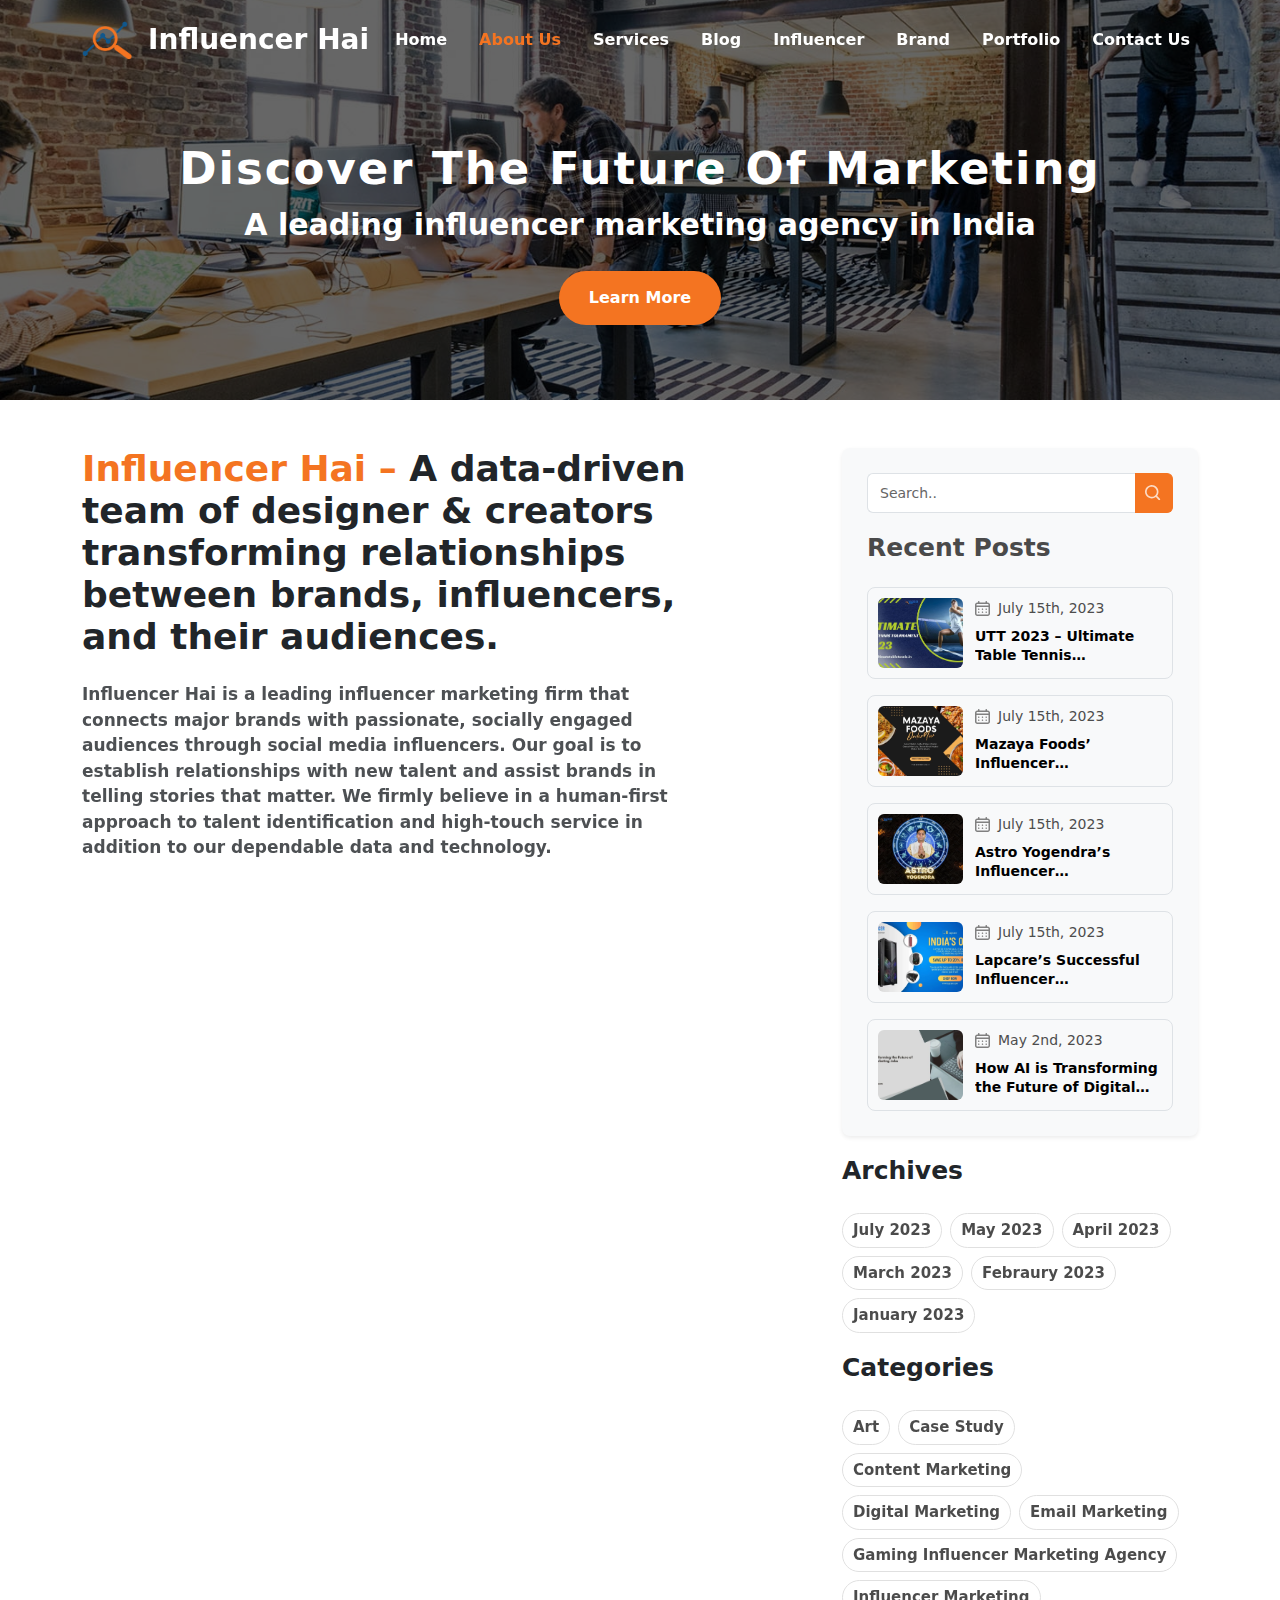
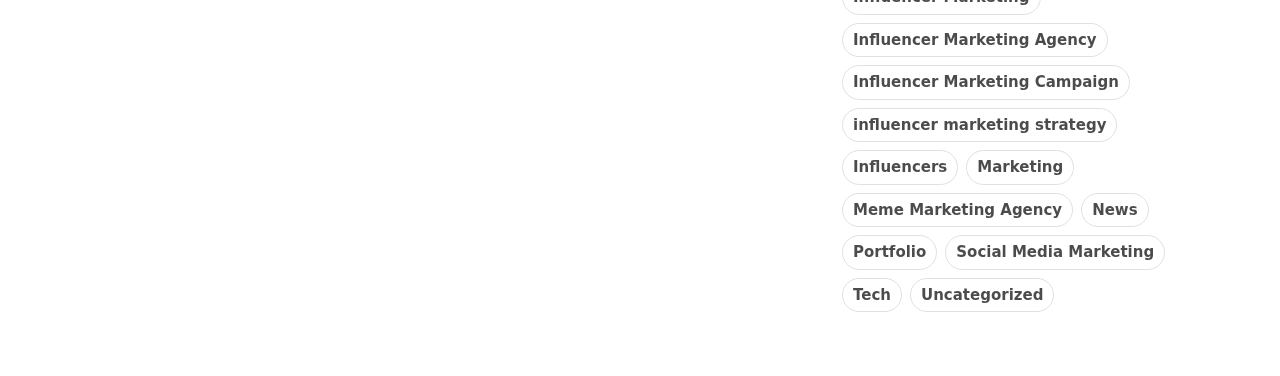
==== commit ab208e2a: "about Page Fianl 04" ====
--- a/about.html
+++ b/about.html
@@ -17,7 +17,7 @@
   <!-- navbar start  -->
   <nav class="navbar navLight navbar-expand-lg fixed-top container-fluid blognav" aria-label="Offcanvas navbar large">
     <div class="container">
-    <a class="navbar-brand logonav d-flex align-items-center" href="#"><img src="assets/img/logo.png" alt="logo" class="img-fluid w-100 h-100"> <span class="logoName  d-inline-flex ms-3">Influencer Hai</span></a>
+    <a class="navbar-brand logonav d-flex align-items-center" href="index.html"><img src="assets/img/logo.png" alt="logo" class="img-fluid w-100 h-100"> <span class="logoName  d-inline-flex ms-3">Influencer Hai</span></a>
     <button class="navbar-toggler border-0 shadow-none" type="button" data-bs-toggle="offcanvas" data-bs-target="#offcanvasNavbar2" aria-controls="offcanvasNavbar2" aria-label="Toggle navigation">
         <span class="navbar-toggler-icon menuBtn  "> <img src="assets/img/Menu.png" alt="menu" class="img-fluid w-100 h-100"></span>
     </button>
@@ -65,8 +65,8 @@
 <!-- navbar end  -->
 
 <!-- AboutImg Section Start -->
-    <div class="container-fluid py-5 aboutSection">
-      <div class="row justify-content-center py-5">
+    <div class="container-fluid py-md-5 aboutSection">
+      <div class="row justify-content-center py-md-5">
         <div class="col-12 mx-auto">
           <div class="aboutImg py-4 py-md-5">
             <div class="row">
@@ -94,7 +94,7 @@
     
 
 <!-- About text Start -->
-  <div class="container-fluid aboutTextSection py-4 py-lg-5">
+  <div class="container-fluid aboutTextSection blogInnerpage mt-0 py-4 py-lg-5">
     <div class="container">
       <div class="row">
         <div class="col-12 col-lg-8">
@@ -113,121 +113,135 @@
           </div>
         </div>
         <div class="col-12 col-lg-4">
-          <div class="sidebar">
+          <div class="sidebar bg-light rounded-3 shadow-sm mt-3 mt-lg-0">
+              <div class="row g-3">
+                  <div class="col-12">
+                      <div class="input-group searchmain border-0">
+                          <input type="text" class="form-control searchinput h-100 shadow-none border border-end-0" placeholder="Search.." aria-label="Search.." aria-describedby="basic-addon2">
+                          <button class="input-group-text searchbtn h-100 border-start-0" id="basic-addon2">
+                              <img src="assets/img/blog/search.svg" alt="Search" class="h-100 w-100 img-fluid"> 
+                          </button>
+                      </div>
+                  </div>
+                  <div class="cardHeading pb-1 col-12 text-center text-lg-start">
+                      Recent Posts
+                  </div>
+                  <div class="col-12 col-lg-12 col-md-6">
+                      <div class="CardBox border rounded-3 position-relative">
+                          <div class="row">
+                              <div class="col-auto">
+                                  <div class="CardImg overflow-hidden rounded-2">
+                                  <img src="./assets/img/blog/blog1.webp" alt="cardImg" class="h-100 w-100 img-fluid object-fit-cover">
+                                  </div>
+                              </div>
+                              <div class="col ps-0">
+                                  <div class="cardLink">
+                                      <div class="date d-flex align-items-center">
+                                          <span class="d-flex align-items-center justify-content-center dateicon"><img src="./assets/img/calendar.svg" alt="calendarimg" class="h-100 w-100 img-fluid"> </span>
+                                          July 15th, 2023
+                                      </div>
+                                      <div>
+                                          <a href="bloginner.html" class="text-decoration-none stretched-link text-black cardLinkanc">UTT 2023 – Ultimate Table Tennis Tournament 2023 Influencer Marketing Campaign</a>
+                                      </div>
+                                  </div>
+                              </div>
+                          </div>
+                      </div>
+                  </div>
+                  <div class="col-12 col-lg-12 col-md-6">
+                      <div class="CardBox border rounded-3 position-relative">
+                          <div class="row">
+                              <div class="col-auto">
+                                  <div class="CardImg overflow-hidden rounded-2">
+                                  <img src="./assets/img/blog/blog2.webp" alt="cardImg" class="h-100 w-100 img-fluid object-fit-cover">
+                                  </div>
+                              </div>
+                              <div class="col ps-0">
+                                  <div class="cardLink">
+                                      <div class="date d-flex align-items-center">
+                                          <span class="d-flex align-items-center justify-content-center dateicon"><img src="./assets/img/calendar.svg" alt="calendarimg" class="h-100 w-100 img-fluid"> </span>
+                                          July 15th, 2023
+                                      </div>
+                                      <div>
+                                          <a href="bloginner.html" class="text-decoration-none stretched-link text-black cardLinkanc">Mazaya Foods’ Influencer Collaboration – A Flavorful Journey With InfluencerHai</a>
+                                      </div>
+                                  </div>
+                              </div>
+                          </div>
+                      </div>
+                  </div>
+                  <div class="col-12 col-lg-12 col-md-6">
+                      <div class="CardBox border rounded-3 position-relative">
+                          <div class="row">
+                              <div class="col-auto">
+                                  <div class="CardImg overflow-hidden rounded-2">
+                                  <img src="./assets/img/blog/blog3.webp" alt="cardImg" class="h-100 w-100 img-fluid object-fit-cover">
+                                  </div>
+                              </div>
+                              <div class="col ps-0">
+                                  <div class="cardLink">
+                                      <div class="date d-flex align-items-center">
+                                          <span class="d-flex align-items-center justify-content-center dateicon"><img src="./assets/img/calendar.svg" alt="calendarimg" class="h-100 w-100 img-fluid"> </span>
+                                          July 15th, 2023
+                                      </div>
+                                      <div>
+                                          <a href="bloginner.html" class="text-decoration-none stretched-link text-black cardLinkanc">Astro Yogendra’s Influencer Collaboration With InfluencerHai</a>
+                                      </div>
+                                  </div>
+                              </div>
+                          </div>
+                      </div>
+                  </div>
+                  <div class="col-12 col-lg-12 col-md-6">
+                      <div class="CardBox border rounded-3 position-relative">
+                          <div class="row">
+                              <div class="col-auto">
+                                  <div class="CardImg overflow-hidden rounded-2">
+                                  <img src="./assets/img/blog/blog4.webp" alt="cardImg" class="h-100 w-100 img-fluid object-fit-cover">
+                                  </div>
+                              </div>
+                              <div class="col ps-0">
+                                  <div class="cardLink">
+                                      <div class="date d-flex align-items-center">
+                                          <span class="d-flex align-items-center justify-content-center dateicon"><img src="./assets/img/calendar.svg" alt="calendarimg" class="h-100 w-100 img-fluid"> </span>
+                                          July 15th, 2023
+                                      </div>
+                                      <div>
+                                          <a href="bloginner.html" class="text-decoration-none stretched-link text-black cardLinkanc">Lapcare’s Successful Influencer Collaboration With InfluencerHai.com</a>
+                                      </div>
+                                  </div>
+                              </div>
+                          </div>
+                      </div>
+                  </div>
+                  <div class="col-12 col-lg-12 col-md-6">
+                      <div class="CardBox border rounded-3 position-relative">
+                          <div class="row">
+                              <div class="col-auto">
+                                  <div class="CardImg overflow-hidden rounded-2">
+                                  <img src="./assets/img/blog/blog5.jpg" alt="cardImg" class="h-100 w-100 img-fluid object-fit-cover">
+                                  </div>
+                              </div>
+                              <div class="col ps-0">
+                                  <div class="cardLink">
+                                      <div class="date d-flex align-items-center">
+                                          <span class="d-flex align-items-center justify-content-center dateicon"><img src="./assets/img/calendar.svg" alt="calendarimg" class="h-100 w-100 img-fluid"> </span>
+                                          May 2nd, 2023
+                                      </div>
+                                      <div>
+                                          <a href="bloginner.html" class="text-decoration-none stretched-link text-black cardLinkanc">How AI is Transforming the Future of Digital Marketing Jobs</a>
+                                      </div>
+                                  </div>
+                              </div>
+                          </div>
+                      </div>
+                  </div>
+                  
+              </div>
+          </div>
+          <div class="sidebarMain pt-3">
             <div class="row">
               <div class="col-12">
-                <div class="card mainCard border-0 pt-3 pt-lg-0">
-                  <div class="cardbody">
-                    <div class="cardHeading pb-4 text-center text-lg-start">
-                      Recent Posts
-                    </div>
-                    <div class=" CardBox mb-3">
-                      <div class="cardbody border border-2 rounded-2  d-flex gap-3">
-                        <div class="row">
-                          <div class="col-auto">
-                            <div class="CardImg overflow-hidden rounded-2">
-                              <img src="./assets/img/blog/blog1.webp" alt="cardImg" class="h-100 w-100 img-fluid object-fit-cover">
-                            </div>
-                          </div>
-                          <div class="col px-0">
-                            <div class="cardLink">
-                              <div class="date mb-2 d-flex align-items-center gap-2">
-                                <img src="./assets/img/calendar.svg" alt="calendarimg" class="h-100 w-100 img-fluid">  24/11/2023
-                              </div>
-                              <div>
-                                <a href="javascript:;" class="text-decoration-none text-black cardLinkanc">UTT 2023 – Ultimate Table Tennis Tournament 2023 Influencer Marketing Campaign</a>
-                              </div>
-                            </div>
-                          </div>
-                        </div>
-                      </div>
-                    </div>
-                    <div class=" CardBox mb-3">
-                      <div class="cardbody border border-2 rounded-2  d-flex gap-3">
-                        <div class="row">
-                          <div class="col-auto">
-                            <div class="CardImg overflow-hidden rounded-2">
-                              <img src="./assets/img/blog/blog2.webp" alt="cardImg" class="h-100 w-100 img-fluid object-fit-cover">
-                            </div>
-                          </div>
-                          <div class="col px-0">
-                            <div class="cardLink">
-                              <div class="date mb-2 d-flex align-items-center gap-2">
-                                <img src="./assets/img/calendar.svg" alt="calendarimg" class="h-100 w-100 img-fluid">  24/11/2023
-                              </div>
-                              <div>
-                                <a href="javascript:;" class="text-decoration-none text-black cardLinkanc">Mazaya Foods’ Influencer Collaboration – A Flavorful Journey With InfluencerHai</a>
-                              </div>
-                            </div>
-                          </div>
-                        </div>
-                      </div>
-                    </div>
-                    <div class=" CardBox mb-3">
-                      <div class="cardbody border border-2 rounded-2  d-flex gap-3">
-                        <div class="row">
-                          <div class="col-auto">
-                            <div class="CardImg overflow-hidden rounded-2">
-                              <img src="./assets/img/blog/blog3.webp" alt="cardImg" class="h-100 w-100 img-fluid object-fit-cover">
-                            </div>
-                          </div>
-                          <div class="col px-0">
-                            <div class="cardLink">
-                              <div class="date mb-2 d-flex align-items-center gap-2">
-                                <img src="./assets/img/calendar.svg" alt="calendarimg" class="h-100 w-100 img-fluid">  24/11/2023
-                              </div>
-                              <div>
-                                <a href="javascript:;" class="text-decoration-none text-black cardLinkanc">Astro Yogendra’s Influencer Collaboration With InfluencerHai</a>
-                              </div>
-                            </div>
-                          </div>
-                        </div>
-                      </div>
-                    </div>
-                    <div class=" CardBox mb-3">
-                      <div class="cardbody border border-2 rounded-2  d-flex gap-3">
-                        <div class="row">
-                          <div class="col-auto">
-                            <div class="CardImg overflow-hidden rounded-2">
-                              <img src="./assets/img/blog/blog4.webp" alt="cardImg" class="h-100 w-100 img-fluid object-fit-cover">
-                            </div>
-                          </div>
-                          <div class="col px-0">
-                            <div class="cardLink">
-                              <div class="date mb-2 d-flex align-items-center gap-2">
-                                <img src="./assets/img/calendar.svg" alt="calendarimg" class="h-100 w-100 img-fluid">  24/11/2023
-                              </div>
-                              <div>
-                                <a href="javascript:;" class="text-decoration-none text-black cardLinkanc">Lapcare’s Successful Influencer Collaboration With InfluencerHai.com</a>
-                              </div>
-                            </div>
-                          </div>
-                        </div>
-                      </div>
-                    </div>
-                    <div class=" CardBox mb-3">
-                      <div class="cardbody border border-2 rounded-2  d-flex gap-3">
-                        <div class="row">
-                          <div class="col-auto">
-                            <div class="CardImg overflow-hidden rounded-2">
-                              <img src="./assets/img/blog/blog5.jpg" alt="cardImg" class="h-100 w-100 img-fluid object-fit-cover">
-                            </div>
-                          </div>
-                          <div class="col px-0">
-                            <div class="cardLink">
-                              <div class="date mb-2 d-flex align-items-center gap-2">
-                                <img src="./assets/img/calendar.svg" alt="calendarimg" class="h-100 w-100 img-fluid">  24/11/2023
-                              </div>
-                              <div>
-                                <a href="javascript:;" class="text-decoration-none text-black cardLinkanc">How AI is Transforming the Future of Digital Marketing Jobs</a>
-                              </div>
-                            </div>
-                          </div>
-                        </div>
-                      </div>
-                    </div>
-                  </div>
-                </div>
               </div>
               <div class="col-12 col-md-6 col-lg-12">
                 <div class="card mainCard border-0">
--- a/assets/css/style.min.css
+++ b/assets/css/style.min.css
@@ -1 +1 @@
-.heading{font-style:normal;font-weight:700;font-size:25px;line-height:34px;color:#000;text-align:center}.heading span{color:#f47421}@media only screen and (min-width: 992px){.heading{font-size:36px}}.subHeading{margin-top:5px;font-style:normal;font-weight:600;color:#4a4a4a;text-align:center;font-size:16px;line-height:20px}@media only screen and (min-width: 992px){.subHeading{font-size:24px;line-height:36px;margin-top:10px}}.influencerFluid .influencer{width:100%;height:100%}.influencerFluid .influencer img{width:100%;height:100%;-o-object-fit:cover;object-fit:cover}.influencerFluid .influencerWrapper{border:1px solid;border-color:#cacaca;border-radius:5px;padding:20px 10px}@media only screen and (min-width: 576px){.influencerFluid .influencerWrapper{border:0;padding:0}}.influencerFluid .influencerWrapper .icons{width:40px;height:40px}.influencerFluid .influencerWrapper .icons img{width:100%;height:100%}.influencerFluid .influencerWrapper .influencerHeading{font-style:normal;font-weight:700;font-size:16px;line-height:24px;color:#4a4a4a}.influencerFluid .influencerWrapper .influencerHeading span{color:#f47421}@media only screen and (min-width: 992px){.influencerFluid .influencerWrapper .influencerHeading{font-size:20px}}.influencerFluid .influencerWrapper .influencerSubHeading{font-style:normal;font-weight:400;font-size:14px;line-height:24px;color:#646464}@media only screen and (min-width: 992px){.influencerFluid .influencerWrapper .influencerSubHeading{font-size:15px;line-height:20px}}.influencerCategoriesFluid .categoryRow{flex-wrap:nowrap;overflow-x:auto}@media only screen and (min-width: 576px){.influencerCategoriesFluid .categoryRow{flex-wrap:wrap}}.influencerCategoriesFluid .categoryWrapper{border:1px solid;border-color:#e3e3e3;border-radius:5px;justify-content:center;align-items:center;transition:.3s ease-in-out;padding:10px;background-color:#fff}@media only screen and (min-width: 1200px){.influencerCategoriesFluid .categoryWrapper{padding:20px 10px}}.influencerCategoriesFluid .categoryWrapper:hover{transform:translateY(-10px)}.influencerCategoriesFluid .categoryWrapper:hover .categoryAnchor img{transform:translateX(5px)}.influencerCategoriesFluid .categoryWrapper .categoryIcon{width:40px;height:40px}.influencerCategoriesFluid .categoryWrapper .categoryIcon img{width:100%;height:100%;-o-object-fit:contain;object-fit:contain}.influencerCategoriesFluid .categoryWrapper .categoryHeading{font-style:normal;font-weight:700;line-height:20px;color:#4a4a4a;font-size:14px}@media only screen and (min-width: 1200px){.influencerCategoriesFluid .categoryWrapper .categoryHeading{font-size:16px;line-height:20px}}.influencerCategoriesFluid .categoryWrapper .categoryAnchor{color:#f47421;text-decoration:none;border-radius:5px;font-size:13px;line-height:20px;overflow:hidden;text-overflow:ellipsis;display:-webkit-box !important;-webkit-line-clamp:1;-webkit-box-orient:vertical}@media only screen and (min-width: 1200px){.influencerCategoriesFluid .categoryWrapper .categoryAnchor{font-size:13px;line-height:24px}}.influencerCategoriesFluid .categoryWrapper .categoryAnchor img{margin-left:5px;width:10px;height:10px;transition:.3s ease-in-out}.newEraFluid{text-align:center;overflow:hidden}.newEraFluid>.container>.row{z-index:2}.newEraFluid .newEraPara{color:#4a4a4a;width:500px;z-index:2;font-size:14px}@media only screen and (min-width: 576px){.newEraFluid .newEraPara{font-size:15px}}@media only screen and (min-width: 992px){.newEraFluid .newEraPara{font-size:18px}}.newEraFluid .askBtn{background-color:#f47421;border-radius:5px;font-weight:500;border:1px solid;color:#fff;transition:.3s linear;margin-right:8px;z-index:2;font-size:12px;padding:10px}@media only screen and (min-width: 992px){.newEraFluid .askBtn{padding:10px 20px;font-size:15px}}.newEraFluid .askBtn:hover{border:1px solid #f47421;background-color:rgba(0,0,0,0);color:#f47421}.newEraFluid .learnBtn{border-color:#f47421;border:1px solid;border-radius:5px;font-size:12px;font-weight:500;color:#f47421;transition:.3s linear;background-color:rgba(0,0,0,0);padding:10px}@media only screen and (min-width: 992px){.newEraFluid .learnBtn{font-size:15px;padding:10px 20px}}.newEraFluid .learnBtn:hover{background-color:#f47421;color:#fff}.newEraFluid .images{width:150px;height:150px;position:absolute;top:60%;left:150px}.newEraFluid .images::after{content:"";background-image:url(../img/actress4.jpeg);position:absolute;top:-100%;left:-113px;width:100px;height:100px;background-repeat:no-repeat;background-position:center top;border-radius:50%;background-size:cover}.newEraFluid .images::before{content:"";background-image:url(../img/actress5.jpeg);position:absolute;top:-166%;left:110px;width:80px;height:80px;background-repeat:no-repeat;background-position:center top;background-size:cover;border-radius:50%}.newEraFluid .images img{width:100%;height:100%;-o-object-fit:cover;object-fit:cover;border-radius:50%}.newEraFluid .imagesRyt{width:150px;height:150px;position:absolute;top:4%;right:28px;z-index:1}.newEraFluid .imagesRyt::after{content:"";background-size:cover;background-image:url(../img/actress1.jpeg);position:absolute;top:210%;left:7px;width:35px;height:35px;background-repeat:no-repeat;background-position:center top;border-radius:50%}.newEraFluid .imagesRyt::before{content:"";background-size:cover;background-image:url(../img/actress2.jpeg);position:absolute;top:126%;left:-117px;width:80px;height:80px;background-repeat:no-repeat;background-position:center top;border-radius:50%}.newEraFluid .imagesRyt img{width:100%;height:100%;-o-object-fit:cover;object-fit:cover;border-radius:50%}.askBtn{background-color:#f47421;border-radius:5px;font-weight:500;border:1px solid;color:#fff;transition:.3s linear;margin-right:8px;z-index:2;font-size:12px;padding:10px;z-index:5;position:relative}@media only screen and (min-width: 992px){.askBtn{padding:10px 20px;font-size:15px}}.askBtn:hover{border:1px solid #f47421;background-color:rgba(0,0,0,0);color:#f47421}.serviceHeroFluid{padding-top:130px;padding-bottom:70px;overflow:hidden;height:300px}@media only screen and (min-width: 576px){.serviceHeroFluid{padding-bottom:70px}}@media only screen and (min-width: 768px){.serviceHeroFluid{height:400px;padding-bottom:80px}}.serviceHeroFluid::after{content:"";background-image:url(./../img/serviceImg.webp);position:absolute;top:0;left:0;background-repeat:no-repeat;background-size:cover;background-position:top;width:100%;height:100%;z-index:1}.serviceHeroFluid::before{content:"";width:100%;height:100%;background-color:rgba(0,0,0,.4);position:absolute;top:0;left:0;z-index:2}.serviceHeroFluid .serviceTxt{z-index:4;position:relative;top:50%;transform:translate(-50%, -50%);left:50%;margin:0;text-align:center}@media only screen and (min-width: 576px){.serviceHeroFluid .serviceTxt{top:50%;transform:translateY(-50%);left:20px;text-align:start}}.serviceHeroFluid .serviceTxt .serviceHeading{font-weight:700;color:#fff;line-height:110%;font-size:25px}@media only screen and (min-width: 576px){.serviceHeroFluid .serviceTxt .serviceHeading{font-size:32px}}@media only screen and (min-width: 768px){.serviceHeroFluid .serviceTxt .serviceHeading{font-size:40px}}@media only screen and (min-width: 992px){.serviceHeroFluid .serviceTxt .serviceHeading{font-size:45px}}.serviceHeroFluid .serviceTxt .learnBtn{border:0;background-color:#fff;color:#f47421;font-weight:600;border-radius:5px;margin-top:30px;transition:.3s linear;padding:5px 15px;font-size:12px}@media only screen and (min-width: 576px){.serviceHeroFluid .serviceTxt .learnBtn{padding:10px 20px}}@media only screen and (min-width: 768px){.serviceHeroFluid .serviceTxt .learnBtn{font-size:14px}}.serviceHeroFluid .serviceTxt .learnBtn:hover{background-color:#f47421;color:#fff}.influencerBtn{color:#fff;background-color:#f47421;border-style:solid;border-width:0px 0px 0px 0px;border-radius:30px 30px 30px 30px;font-weight:600;text-decoration:none;transition:.3s ease-in-out;padding:12px 24px;font-size:12px;display:flex;margin:auto}.influencerBtn.zIndex{z-index:5}.influencerBtn.influencerBtn1{margin:auto}@media only screen and (min-width: 992px){.influencerBtn.influencerBtn1{margin-left:0}}.influencerBtn:hover{background-color:#11578c;transform:scale(1.1)}@media only screen and (min-width: 768px){.influencerBtn{padding:15px 30px;font-size:16px;margin-left:0}}.navbar.nav-active .navLInk{color:#000 !important}.navbar.nav-active .navLInk.active{color:#f47421 !important}.navbar.nav-active .logoName{color:#000 !important}.heroSection{color:#fff;position:relative;align-items:center;padding-top:80px;min-height:100vh}@media only screen and (min-width: 768px){.heroSection{padding-top:0}}.heroSection::after{content:"";background-image:url(./../img/bg.jpg);background-repeat:no-repeat;background-position:center;background-size:cover;width:100%;height:100%;position:absolute;top:0;left:0}@media only screen and (min-width: 576px){.heroSection{color:#fff;position:relative;align-items:center}}@media only screen and (min-width: 1200px){.heroSection{height:100vh}}.heroSection .heroImage{z-index:6;position:relative}.heroSection .heroImage img{width:100%;height:100%;-o-object-fit:contain;object-fit:contain}.heroSection .heroTxtWrapper{z-index:5;position:relative}.heroSection .videoBg .videoInner{-o-object-position:right;object-position:right}@media only screen and (min-width: 1200px){.heroSection .videoBg .videoInner{-o-object-position:unset;object-position:unset}}.heroSection .HeroHeading{font-size:27px;color:#11578c;line-height:32px}@media only screen and (min-width: 768px){.heroSection .HeroHeading{font-size:30px;line-height:36px}}@media only screen and (min-width: 992px){.heroSection .HeroHeading{font-size:35px;line-height:42px}}@media only screen and (min-width: 1200px){.heroSection .HeroHeading{font-size:42px;line-height:52px}}.heroSection .heroPera{font-size:16px;color:#4a4a4a}@media only screen and (min-width: 576px){.heroSection .heroPera{font-size:16px;line-height:normal}}@media only screen and (min-width: 992px){.heroSection .heroPera{font-size:20px}}.heroSection .searchBox{max-width:557px;min-height:62px;border-radius:60px;position:relative;background-color:#fff;display:flex;align-items:center;padding:0px;border:2px solid #8371a9}@media only screen and (min-width: 992px){.heroSection .searchBox{max-width:557px;min-height:72px;border-radius:60px;position:relative;background-color:#fff;display:flex;align-items:center;padding:15px;border:4px solid #11578c}}.heroSection .searchBox .Dropdown .dropbtn{font-size:13px;color:#f47421;font-weight:700}.heroSection .searchBox .Dropdown .dropbtn::after{background-image:url(../img/downarrow.svg);background-repeat:no-repeat;background-size:cover;width:15px;height:15px;top:100px;border:none !important}@media only screen and (min-width: 576px){.heroSection .searchBox .Dropdown .dropbtn{font-size:16px;color:#f47421;font-weight:700}}@media only screen and (min-width: 576px){.heroSection .searchBox .Dropdown .dropbtn{font-size:18px;color:#f47421;font-weight:700}}.heroSection .searchBox .Dropdown .IconMedia{width:18px;height:18px}@media only screen and (min-width: 576px){.heroSection .searchBox .Dropdown .IconMedia{width:14px;height:14px}}.heroSection .searchBox .Dropdown .DropMenu{background-color:#fff;border-radius:10px;border:none;max-width:200px}.heroSection .searchBox .Dropdown .DropMenu .dropdown-item{font-size:14px;color:#4a4a4a}@media only screen and (min-width: 576px){.heroSection .searchBox .Dropdown .DropMenu .dropdown-item{font-size:16px;font-weight:700;color:#4a4a4a;transition:all .3s ease-in-out}.heroSection .searchBox .Dropdown .DropMenu .dropdown-item .IconMedia{filter:grayscale(1)}.heroSection .searchBox .Dropdown .DropMenu .dropdown-item:hover{color:#f47421}.heroSection .searchBox .Dropdown .DropMenu .dropdown-item:hover .IconMedia{filter:none}}@media only screen and (min-width: 768px){.heroSection .searchBox .Dropdown .DropMenu .dropdown-item{font-size:18px;font-weight:700;color:#4a4a4a;transition:all .3s ease-in-out}.heroSection .searchBox .Dropdown .DropMenu .dropdown-item .IconMedia{filter:grayscale(1)}.heroSection .searchBox .Dropdown .DropMenu .dropdown-item:hover{color:#f47421}.heroSection .searchBox .Dropdown .DropMenu .dropdown-item:hover .IconMedia{filter:none}}.heroSection .searchBox .searchInput{font-size:14px;font-weight:700;color:#000}.heroSection .searchBox .searchInput::-moz-placeholder{font-size:14px;font-weight:700;color:#000}.heroSection .searchBox .searchInput::placeholder{font-size:14px;font-weight:700;color:#000}@media only screen and (min-width: 576px){.heroSection .searchBox .searchInput{font-size:18px;font-weight:700;color:#000}.heroSection .searchBox .searchInput::-moz-placeholder{font-size:18px;font-weight:700;color:#000}.heroSection .searchBox .searchInput::placeholder{font-size:18px;font-weight:700;color:#000}}.heroSection .searchBox .searchicon{height:24px;width:24px;margin-right:10px}.heroSection .searchBox .searchInner{top:100%;transform:translate(0, 7px);max-height:30vh;height:30vh;padding:8px 10px}@media only screen and (min-width: 576px){.heroSection .searchBox .searchInner{top:100%;transform:translate(0, 7px);max-height:50vh;height:50vh;padding:20px 30px}}.heroSection .searchBox .searchInner .searchLi{padding:10px 15px}@media only screen and (min-width: 576px){.heroSection .searchBox .searchInner .searchLi{transition:all .3s ease;padding:20px 30px}}.heroSection .searchBox .searchInner .searchLi:hover{background-color:rgba(255,200,200,.658)}.heroSection .searchBox .searchInner .searchLi .innerDropdown{font-size:13px;color:#4a4a4a;font-weight:700;opacity:.9}@media only screen and (min-width: 576px){.heroSection .searchBox .searchInner .searchLi .innerDropdown{font-size:14px;color:#4a4a4a;font-weight:700;opacity:.9}}@media only screen and (min-width: 768px){.heroSection .searchBox .searchInner .searchLi .innerDropdown{font-size:18px;color:#4a4a4a;font-weight:700;opacity:.9}}.heroSection .searchBox .searchInner .searchLi .innerDropdown .arrowIcon{width:14px;height:14px;transform:rotate(-45deg)}@media only screen and (min-width: 576px){.heroSection .searchBox .searchInner .searchLi .innerDropdown .arrowIcon{width:14px;height:14px;transform:rotate(-45deg)}}@media only screen and (min-width: 768px){.heroSection .searchBox .searchInner .searchLi .innerDropdown .arrowIcon{width:18px;height:18px;transform:rotate(-45deg)}}.heroSection .searchBox .searchInner .searchLi .innerDropdown .inndrSubheading{font-size:10px;font-weight:600}@media only screen and (min-width: 576px){.heroSection .searchBox .searchInner .searchLi .innerDropdown .inndrSubheading{font-size:13px;font-weight:600}}.heroSection .searchBox .searchInnerData{padding:7px 12px;color:#000;font-size:14px;font-weight:500;transition:all .3s ease-in-out}.heroSection .searchBox .searchInnerData:hover{background-color:#f2f2f2}.heroSection .searchBox .searchInput:focus~.searchInner{display:block !important}.heroSection .searchBox .searchdrop .dropdownBtn{font-size:14px;font-weight:500;color:#000}.heroSection .searchBox .searchdrop .searchMenu{transform:translateY(7px);max-height:50vh;min-width:auto}.heroSection .heroBrand{width:100%;background-color:#170c2a;box-shadow:rgba(0,0,0,.15) 0px 1px 3px 1px;border-radius:60px 60px 0px 0px;padding:var(--space-2xl)}.heroSection .heroBrand .brandIcon{height:30px}@media only screen and (min-width: 576px){.heroSection .heroBrand .brandIcon{height:40px}}.counterSection .counterCard{background-color:#fff;box-shadow:0px 1px 3px 1px rgba(0,0,0,.15);border-radius:0px 0px 40px 40px;padding:1.5rem}@media only screen and (min-width: 576px){.counterSection .counterCard{background-color:#fff;box-shadow:0px 1px 3px 1px rgba(0,0,0,.15);border-radius:0px 0px 60px 60px;padding:1.5rem}}.counterSection .counterCard .iconuser{background-color:#8d4aff;box-shadow:rgba(0,0,0,.1) 0px 18px 16px -3px;width:30px;height:30px;border-radius:50%;overflow:hidden;margin-top:10px;flex-shrink:0}@media only screen and (min-width: 576px){.counterSection .counterCard .iconuser{background-color:#8d4aff;box-shadow:rgba(0,0,0,.1) 0px 18px 16px -3px;width:40px;height:40px;border-radius:50%;overflow:hidden;margin-top:14px;flex-shrink:0}}@media only screen and (min-width: 576px){.counterSection .counterCard .iconuser{background-color:#8d4aff;box-shadow:rgba(0,0,0,.1) 0px 18px 16px -3px;width:44px;height:44px;border-radius:50%;overflow:hidden;margin-top:14px;flex-shrink:0}}.counterSection .counterCard .counterHeading{font-size:22px;font-weight:700;color:#000}@media only screen and (min-width: 576px){.counterSection .counterCard .counterHeading{font-size:30px;font-weight:700;color:#000}}@media only screen and (min-width: 768px){.counterSection .counterCard .counterHeading{font-size:40px;font-weight:700;color:#000}}@media only screen and (min-width: 992px){.counterSection .counterCard .counterHeading{font-size:48px;font-weight:700;color:#000}}.counterSection .counterCard .counterPera{font-size:14px;font-weight:600;color:#666}@media only screen and (min-width: 576px){.counterSection .counterCard .counterPera{font-size:1.3rem;font-weight:600;color:#666}}@media only screen and (min-width: 768px){.counterSection .counterCard .counterPera{font-size:1.4rem;font-weight:600;color:#666}}.ourClient .clientContent .headingClient{font-size:22px;line-height:32px;color:#000;font-weight:700}@media only screen and (min-width: 576px){.ourClient .clientContent .headingClient{font-size:24px;line-height:26px;color:#000;font-weight:700}}@media only screen and (min-width: 768px){.ourClient .clientContent .headingClient{font-size:34px;line-height:52px;color:#000;font-weight:700}}@media only screen and (min-width: 768px){.ourClient .clientContent .headingClient{font-size:40px;line-height:38px;color:#000;font-weight:700}}.ourClient .clientContent .headingClient .subheadingClient{color:#f47421}.ourClient .clientContent .pera{font-size:16px;color:#000;font-weight:600}@media only screen and (min-width: 576px){.ourClient .clientContent .pera{font-size:16px;color:#000;font-weight:600}}@media only screen and (min-width: 768px){.ourClient .clientContent .pera{font-size:20px;color:#000;font-weight:600}}.ourClient .cardImg{box-shadow:rgba(0,0,0,.05) -5px 4px 36px;border-radius:4px;height:100px;padding:10px;background:#fff;display:flex;align-items:center;justify-content:center;align-items:center;border:none}.ourClient .cardImg.active .clientImg{display:none}.ourClient .cardImg.active .clientImg2{display:block !important}.ourClient .cardImg .clientImg{height:100px;padding:10px}.ourClient .cardImg .clientImg2{height:100px}.brandHeroSection{background-image:url(../img/brand/hero-9-img.png) !important;background-repeat:no-repeat;background-size:cover;padding-top:80px;min-height:80vh}@media only screen and (min-width: 1200px){.brandHeroSection{min-height:100vh}}.brandHeroSection .HeroHeading{font-size:25px;color:#11578c;line-height:32px}@media only screen and (min-width: 768px){.brandHeroSection .HeroHeading{font-size:30px;line-height:36px}}@media only screen and (min-width: 992px){.brandHeroSection .HeroHeading{font-size:35px;line-height:42px}}@media only screen and (min-width: 1200px){.brandHeroSection .HeroHeading{font-size:42px;line-height:52px}}.brandHeroSection .heroPera{font-size:16px;color:#4a4a4a}@media only screen and (min-width: 576px){.brandHeroSection .heroPera{font-size:16px;line-height:normal}}@media only screen and (min-width: 992px){.brandHeroSection .heroPera{font-size:20px}}.brandHeroSection .heroImage{z-index:6;position:relative}.brandHeroSection .heroImage img{width:100%;height:100%;-o-object-fit:contain;object-fit:contain;aspect-ratio:1/.7}@media only screen and (min-width: 992px){.brandHeroSection .heroImage img{width:100%;height:100%;-o-object-fit:contain;object-fit:contain;aspect-ratio:unset}}.aboutUs .cardAbout{border-radius:5px;padding:20px;background-color:#646464 !important}@media only screen and (min-width: 768px){.aboutUs .cardAbout{padding:30px}}@media only screen and (min-width: 992px){.aboutUs .cardAbout{padding:40px}}.aboutUs .cardAbout .cardHeading{font-size:22px;line-height:30px;color:#fff;font-weight:600}@media only screen and (min-width: 768px){.aboutUs .cardAbout .cardHeading{font-size:25px;line-height:32px}}@media only screen and (min-width: 768px){.aboutUs .cardAbout .cardHeading{font-size:30px;line-height:38px}}.aboutUs .devolopements-benefits-box{background-color:#646464 !important;background-size:cover;transition:all .3s ease-in-out}.aboutUs .devolopements-benefits-box:hover .devolopements-benefits-box-count{border-radius:10px}.aboutUs .devolopements-benefits-box .headingCardInner{color:#fff;font-size:18px;align-items:center}@media only screen and (min-width: 576px){.aboutUs .devolopements-benefits-box .headingCardInner{font-size:20px;align-items:start}}.aboutUs .devolopements-benefits-box .peraCard{font-size:14px;color:#fff;opacity:.7;margin-top:10px;display:-webkit-box;-webkit-line-clamp:3;-webkit-box-orient:vertical;overflow:hidden;text-overflow:ellipsis;align-items:center}@media only screen and (min-width: 576px){.aboutUs .devolopements-benefits-box .peraCard{font-size:16px;align-items:start}}.aboutUs .devolopements-benefits-box .positionCard{color:#fff;font-size:12px}.aboutUs .devolopements-benefits-box .devolopements-benefits-box-count{position:absolute;left:50%;transform:translateX(-50%);top:-25px;background-color:#f47421;width:50px;height:50px;border-radius:10px;display:flex;align-items:center;justify-content:center;font-weight:900;color:#fff;font-size:20px;transition:.5s;transition:all .3s ease-in-out}@media only screen and (min-width: 576px){.aboutUs .devolopements-benefits-box .devolopements-benefits-box-count{left:3px;font-size:24px;height:50px;border-radius:50px;top:20px}}.formStart .formFloat{border-color:red !important}.formStart .formFloat::-moz-placeholder{color:#11578c !important}.formStart .formFloat::placeholder{color:#11578c !important}.formStart .formFloat .formFloatinput{color:#fff !important}.formStart .formFloat .formFloatinput:focus{border-color:#fff !important}.formStart .formFloat .formFloatinputlabel{color:#fff !important;font-size:14px !important}@media only screen and (min-width: 576px){.formStart .formFloat .formFloatinputlabel{font-size:16px !important}}.formStart .formFloat .formFloatinputlabel::after{background:rgba(0,0,0,0) !important}.formStart .formFloat .formFloatinputtextarea{height:120px}@media only screen and (min-width: 576px){.formStart .formFloat .formFloatinputtextarea{height:150px}}.servicesSection .servicesCard{padding:15px;background:#ecf5fd;border-radius:10px;transition:all .3s ease-in-out}@media only screen and (min-width: 576px){.servicesSection .servicesCard{padding:30px}.servicesSection .servicesCard:hover{transform:translateY(-10px)}.servicesSection .servicesCard:hover .cardImg{transform:rotate(0deg)}.servicesSection .servicesCard:hover .cardHeading{color:#f47421}}.servicesSection .servicesCard .cardImg{width:55px;height:55px;box-shadow:0px 1px 3px 1px rgba(0,0,0,.15);border-radius:10px;padding:7px;transform:rotate(-5deg);background-color:#fff;transition:all .3s ease-in-out}@media only screen and (min-width: 576px){.servicesSection .servicesCard .cardImg{width:65px;height:65px;padding:10px}}.servicesSection .servicesCard .cardHeading{font-size:18px;color:#000;font-weight:700;transition:all .3s ease-in-out}@media only screen and (min-width: 576px){.servicesSection .servicesCard .cardHeading{font-size:20px}}@media only screen and (min-width: 768px){.servicesSection .servicesCard .cardHeading{font-size:22px}}@media only screen and (min-width: 992px){.servicesSection .servicesCard .cardHeading{font-size:24px}}.servicesSection .servicesCard .cardPera{font-size:14px;color:#000;font-weight:400;display:-webkit-box;-webkit-line-clamp:3;-webkit-box-orient:vertical;overflow:hidden;text-overflow:ellipsis}@media only screen and (min-width: 576px){.servicesSection .servicesCard .cardPera{font-size:16px}}.videoSectionmember .VideoCard{border-radius:10px;width:100% !important;cursor:pointer;overflow:hidden;transition:all .3s ease-in-out}@media only screen and (min-width: 576px){.videoSectionmember .VideoCard:hover .videoImg2 img{transform:scale(1.1)}}.videoSectionmember .VideoCard .videoImg2{height:400px;transition:all .3s ease-in-out}.videoSectionmember .VideoCard .videoImg2 img{transition:all .3s ease-in-out;border-radius:10px;-o-object-fit:cover;object-fit:cover}.videoSectionmember .VideoCard .badgeInsta{padding:8px 16px;height:30px;background-color:#11578c;font-size:12px;color:#fff;font-weight:400;width:-moz-fit-content;width:fit-content;position:absolute;top:8px;left:8px}.videoSectionmember .VideoCard .badgeInsta .iconInsta{width:16px;height:16px}.videoSectionmember .VideoCard .profileCardinner{position:absolute;bottom:8px;left:8px;right:8px;padding:10px;height:55px;background-color:rgba(255,255,255,.712)}@media only screen and (min-width: 576px){.videoSectionmember .VideoCard .profileCardinner{height:65px}}.videoSectionmember .VideoCard .profileCardinner .userIMgsmall{width:40px;height:40px;border-radius:50%}@media only screen and (min-width: 576px){.videoSectionmember .VideoCard .profileCardinner .userIMgsmall{width:50px;height:50px}}.videoSectionmember .VideoCard .profileCardinner .nameUser{font-size:14px;color:#000;font-weight:600}.videoSectionmember .VideoCard .profileCardinner .profileuser{font-size:12px;color:#000;font-weight:400}.videoSectionmember .VideoCard .playsvg{border:2px solid #fff;border-radius:50%;padding:20px;background-color:rgba(0,0,0,.4);position:absolute;z-index:5;top:50%;left:50%;transform:translate(-50%, -50%);right:20%;width:60px !important;height:60px !important;display:flex;justify-content:center;align-items:center;opacity:1}@media only screen and (min-width: 992px){.videoSectionmember .VideoCard .playsvg{opacity:1}}.videoSectionmember .VideoCard .playsvg img{width:15px !important;height:15px !important}.videoSectionmember .VideoCard .swiper{width:100%;height:100%}@keyframes waves{0%{transform:scale(0.2, 0.2);opacity:0;-ms-filter:"progid:DXImageTransform.Microsoft.Alpha(Opacity=0)"}50%{opacity:.9;-ms-filter:"progid:DXImageTransform.Microsoft.Alpha(Opacity=90)"}100%{transform:scale(0.9, 0.9);opacity:0;-ms-filter:"progid:DXImageTransform.Microsoft.Alpha(Opacity=0)"}}.waves{position:absolute;width:150px;height:150px;background:rgba(0,0,0,.3);opacity:0;-ms-filter:"progid:DXImageTransform.Microsoft.Alpha(Opacity=0)";border-radius:100%;right:-45px !important;bottom:-49px !important;z-index:-1;animation:waves 3s ease-in-out infinite}.wave-1{animation-delay:0s}.wave-2{animation-delay:1s}.wave-3{animation-delay:2s}.askBtn{background-color:#f47421;padding:8px 16px;border-radius:5px;font-size:14px;font-weight:500;border:1px solid;color:#fff;transition:.3s linear;margin-right:8px;z-index:2}@media only screen and (min-width: 576px){.askBtn{background-color:#f47421;padding:10px 20px;border-radius:5px;font-size:15px;font-weight:500;border:1px solid;color:#fff;transition:.3s linear;margin-right:8px;z-index:2}.askBtn:hover{border:1px solid #f47421;background-color:rgba(0,0,0,0);color:#f47421}}.themeBtn{background-color:#f47421;padding:15px 30px;font-size:16px;font-weight:600;display:flex;align-items:center;border:1px solid;color:#000;transition:.3s linear;z-index:2;border-top-left-radius:100px;border-bottom-left-radius:100px;border-top-right-radius:100px;border-bottom-right-radius:100px;background-color:#fff;position:relative;overflow:hidden}.themeBtn::after{position:absolute;content:"";background-color:#f47421;left:0;height:100%;width:0;transition:all .3s ease-in-out;z-index:-1}.themeBtn .iconBtn{width:25px;height:18px}.themeBtn .iconBtn img{transition:all .3s ease-in-out}.themeBtn:hover{color:#fff}.themeBtn:hover::after{width:100%}.themeBtn:hover .iconBtn img{filter:invert(1);transform:rotate(-35deg)}.navLight.navbar{height:70px}@media only screen and (min-width: 576px){.navLight.navbar{height:80px}}.navLight.navbar.nav-active{background-color:#fff}.navLight.navbar.nav-active .menuBtn img{filter:invert(1)}.navLight.navbar.nav-active .navItem .navLInk{color:#000 !important}@media only screen and (min-width: 992px){.navLight.navbar.nav-active .navItem .navLInk{color:#000 !important}}.navLight.navbar.nav-active .menuBtnLight{filter:#000 !important}.navLight.navbar .logonav{height:55px}.navLight.navbar .logoName{font-size:20px;color:#fff;font-weight:600;cursor:pointer;transition:all .3s ease-in-out}.navLight.navbar .logoName.logoNameInner{color:#000 !important}.navLight.navbar .logoName:hover{color:#f47421}@media only screen and (min-width: 1200px){.navLight.navbar .logoName{font-size:25px}}@media only screen and (min-width: 1200px){.navLight.navbar .logoName{font-size:28px}}.navLight.navbar .menuBtn{width:25px;height:25px;filter:brightness(5);background-image:none !important}.navLight.navbar .menuBtn.menuBtnInner{width:25px;height:25px;background-image:none !important}.navLight.navbar .menuBtn.menuBtnLight{filter:brightness(10)}.navLight.navbar .menuBtn img{-o-object-fit:contain;object-fit:contain}@media only screen and (min-width: 768px){.navLight.navbar .menuBtn{width:35px;height:35px}}.navLight.navbar .navbarNav .navItem .navLInk{color:#000 !important;font-size:14px}@media only screen and (min-width: 576px){.navLight.navbar .navbarNav .navItem .navLInk{font-size:16px;font-weight:600;transition:all .3s ease-in-out}.navLight.navbar .navbarNav .navItem .navLInk:hover{color:#f47421}.navLight.navbar .navbarNav .navItem .navLInk.active{color:#f47421 !important}}@media only screen and (min-width: 992px){.navLight.navbar .navbarNav .navItem .navLInk{color:#fff !important}}.navDark.navbar{height:70px}@media only screen and (min-width: 576px){.navDark.navbar{height:80px}}.navDark.navbar.nav-active{background-color:#fff}.navDark.navbar.nav-active .menuBtnLight{filter:invert(1) !important}.navDark.navbar .logonav{height:55px}.navDark.navbar .logoName{font-size:20px;color:#000;font-weight:600;cursor:pointer;transition:all .3s ease-in-out}.navDark.navbar .logoName.logoNameInner{color:#000 !important}.navDark.navbar .logoName:hover{color:#f47421}@media only screen and (min-width: 1200px){.navDark.navbar .logoName{font-size:25px}}@media only screen and (min-width: 1200px){.navDark.navbar .logoName{font-size:28px}}.navDark.navbar .menuBtn{width:25px;height:25px;filter:invert(1);background-image:none !important}.navDark.navbar .menuBtn.menuBtnLight{filter:brightness(10)}.navDark.navbar .menuBtn img{-o-object-fit:contain;object-fit:contain}@media only screen and (min-width: 768px){.navDark.navbar .menuBtn{width:35px;height:35px}}.navDark.navbar .navbarNav .navItem .navLInk{color:#000 !important;font-size:14px}@media only screen and (min-width: 576px){.navDark.navbar .navbarNav .navItem .navLInk{font-size:16px;font-weight:600;transition:all .3s ease-in-out}.navDark.navbar .navbarNav .navItem .navLInk:hover{color:#f47421}.navDark.navbar .navbarNav .navItem .navLInk.active{color:#f47421 !important}}@media only screen and (min-width: 992px){.navDark.navbar .navbarNav .navItem .navLInk{color:#000 !important}}@media(min-width: 992px){.navLight.navbar.nav-active .navItem .navLInk{color:#000 !important}}.footer{background:#000;padding:0 20px}.footer .logonav{width:55px;height:55px}.footer .logoName{font-size:18px;color:#fff;cursor:pointer;transition:all .3s ease-in-out}.footer .logoName:hover{color:#f47421}.footer .headingFotter{font-size:18px;font-weight:700;color:#f47421}.footer .footerIcon{width:16px;height:16px}.footer .addresspera{font-size:13px;color:#fff;font-weight:500;transition:all .3s ease-in-out;display:-webkit-box;-webkit-line-clamp:3;-webkit-box-orient:vertical;overflow:hidden;text-overflow:ellipsis}@media only screen and (min-width: 576px){.footer .addresspera{font-size:15px;color:#fff;font-weight:500;opacity:.7;transition:all .3s ease-in-out}.footer .addresspera:hover{opacity:1}}.footer .footerMenu .footerLink{font-size:13px;color:#fff;font-weight:500;opacity:1;transition:all .3s ease-in-out;position:relative}@media only screen and (min-width: 576px){.footer .footerMenu .footerLink{font-size:15px;color:#fff;font-weight:500;opacity:.6;transition:all .3s ease-in-out;position:relative}.footer .footerMenu .footerLink:hover{opacity:1}}.footer .footerMenu .footerLink:hover{opacity:1}.footer .socilaIcon{width:15px;height:15px;transition:all .3s ease-in-out}.footer .socilaIcon:hover img{filter:brightness(100) contrast(100)}.footer .socilaIcon img{transition:all .3s ease-in-out}.copyRight{background:#080808;color:#fff;font-size:12px}.blogsection .blogcard{padding:7px;border:1px solid;border-color:#e3e3e3;border-radius:5px}.blogsection .blogcard .blogimg{aspect-ratio:5/3}.blogsection .blogcard .blogimg img{transition:all .3s ease-in-out}.blogsection .blogcard .blogcontent{padding:15px 5px}.blogsection .blogcard .blogcontent .date{color:rgba(0,0,0,.6);margin-top:9px;font-weight:400;font-size:13px;gap:7px}.blogsection .blogcard .blogcontent .date .calendaricon{height:14px;max-width:14px;min-width:14px}.blogsection .blogcard .blogcontent .date .calendaricon img{-o-object-fit:unset;object-fit:unset}@media only screen and (min-width: 576px){.blogsection .blogcard .blogcontent .date .calendaricon{height:16px;max-width:16px;min-width:16px}}@media only screen and (min-width: 768px){.blogsection .blogcard .blogcontent .date .calendaricon{height:17px;max-width:17px;min-width:17px}}@media only screen and (min-width: 576px){.blogsection .blogcard .blogcontent .date{font-size:14px;margin-top:11px}}@media only screen and (min-width: 768px){.blogsection .blogcard .blogcontent .date{font-size:15px;margin-top:14px}}.blogsection .blogcard .blogcontent .blogheading{font-size:16px;line-height:22px;margin-bottom:6px;font-weight:700;color:#4a4a4a;-webkit-line-clamp:2;overflow:hidden;text-overflow:ellipsis;display:-webkit-box;-webkit-box-orient:vertical;transition:all .3s ease-in-out;text-align:start}@media only screen and (min-width: 768px){.blogsection .blogcard .blogcontent .blogheading{font-size:17px;line-height:24px;margin-bottom:13px}}@media only screen and (min-width: 992px){.blogsection .blogcard .blogcontent .blogheading{font-size:20px;line-height:25px;margin-bottom:5px}}.blogsection .blogcard .blogcontent .blogdetail{color:#4a4a4a;-webkit-line-clamp:3;overflow:hidden;text-overflow:ellipsis;display:-webkit-box;-webkit-box-orient:vertical;line-height:20px;font-size:13px;text-align:start}@media only screen and (min-width: 576px){.blogsection .blogcard .blogcontent .blogdetail{font-size:14px;line-height:21px}}@media only screen and (min-width: 768px){.blogsection .blogcard .blogcontent .blogdetail{font-size:15px;line-height:20px}}@media only screen and (min-width: 576px){.blogsection .blogcard .blogcontent{padding:17px 6px}}@media only screen and (min-width: 768px){.blogsection .blogcard .blogcontent{padding:10px 7px 0 7px}}@media only screen and (min-width: 576px){.blogsection .blogcard{padding:10px}.blogsection .blogcard:hover .blogheading{color:#f47421}.blogsection .blogcard:hover .blogimg img{transform:scale(1.1)}}.blogsection .siderarrow{height:50px;width:50px;z-index:1;top:50%;transition:all .3s ease-in-out;cursor:pointer;background-color:#fff;opacity:0;visibility:hidden;display:none !important}.blogsection .siderarrow .arrowicon{height:17px;width:16px}.blogsection .siderarrow .arrowicon img{transition:all .3s ease-in-out}.blogsection .siderarrow:hover{background-color:#f47421}.blogsection .siderarrow:hover .arrowicon img{filter:invert(1)}.blogsection .prevarrow{transform:translate(-60px, -50%);left:-30px}.blogsection .prevarrow .arrowicon{transform:rotate(180deg)}.blogsection .nextarrow{transform:translate(60px, -50%);right:-30px}.blogsection:hover .siderarrow{opacity:1;visibility:visible}.blogsection:hover .prevarrow{transform:translate(-42px, -50%);left:0}.blogsection:hover .prevarrow .arrowicon{transform:rotate(180deg)}.blogsection:hover .nextarrow{transform:translate(42px, -50%);right:0}.blogsection .blogdots{bottom:-2px;display:block}.blogsection .blogdots .swiper-pagination-bullet{height:8px;width:8px}.blogsection .blogdots .swiper-pagination-bullet.swiper-pagination-bullet-active{background:#f47421}@media only screen and (min-width: 576px){.blogsection .blogdots .swiper-pagination-bullet{height:9px;width:9px}}@media only screen and (min-width: 768px){.blogsection .siderarrow{display:flex !important}.blogsection .blogdots{display:none}}@media only screen and (min-width: 992px){.blogsection .siderarrow{height:55px;width:55px}}.teamSection .profilecard{min-height:270px;height:100%}.teamSection .profilecard .content{transition:.5s;text-align:start}.teamSection .profilecard .content .teamimg{width:120px;height:120px;border:3px solid #000}@media only screen and (min-width: 576px){.teamSection .profilecard .content .teamimg{width:135px;height:135px}}@media only screen and (min-width: 768px){.teamSection .profilecard .content .teamimg{width:150px;height:150px}}@media only screen and (min-width: 992px){.teamSection .profilecard .content .teamimg{width:160px;height:160px}}.teamSection .profilecard .content .membername{color:#000;letter-spacing:1px;font-weight:600;font-size:15px;margin:15px 0 6px;line-height:1.1em}@media only screen and (min-width: 576px){.teamSection .profilecard .content .membername{font-size:16px;margin:18px 0 8px}}@media only screen and (min-width: 768px){.teamSection .profilecard .content .membername{font-size:18px;margin:20px 0 10px}}.teamSection .profilecard .content .memberposition{font-size:12px;font-weight:500;color:#f47421}@media only screen and (min-width: 576px){.teamSection .profilecard .content .memberposition{font-size:13px}}@media only screen and (min-width: 768px){.teamSection .profilecard .content .memberposition{font-size:14px}}.teamSection .profilecard .socialicons{position:static !important;margin-top:12px}.teamSection .profilecard .socialicons li{margin:0 8px;transition:.5s;transition-delay:calc(.1s*var(--i))}.teamSection .profilecard .socialicons li .socialicon{height:35px;width:35px;padding:10px;background-color:#fff;border-radius:50%;transition:all .3s ease-in-out}.teamSection .profilecard .socialicons li .socialicon img{filter:brightness(0);transition:all .3s ease-in-out}@media only screen and (min-width: 576px){.teamSection .profilecard .socialicons li .socialicon{height:37px;width:37px;padding:11px}.teamSection .profilecard .socialicons li .socialicon:hover{background-color:#000}.teamSection .profilecard .socialicons li .socialicon:hover img{filter:brightness(100)}}@media only screen and (min-width: 768px){.teamSection .profilecard .socialicons li .socialicon{height:40px;width:40px;padding:12px}}@media only screen and (min-width: 576px){.teamSection .profilecard .socialicons li{transform:translateY(40px);opacity:0}}@media only screen and (min-width: 576px){.teamSection .profilecard .socialicons{bottom:20px;position:absolute !important}}@media only screen and (min-width: 768px){.teamSection .profilecard .socialicons{bottom:30px}}@media only screen and (min-width: 576px){.teamSection .profilecard{min-height:300px}.teamSection .profilecard:hover .content{transform:translateY(-20px)}.teamSection .profilecard:hover .socialicons li{transform:translateY(0px);opacity:1}}@media only screen and (min-width: 768px){.teamSection .profilecard{min-height:350px}}.clientsection{padding-top:35px;padding-bottom:35px}.clientsection .clientcard{padding:20px}.clientsection .clientcard .clientlogo{width:150px}@media only screen and (min-width: 576px){.clientsection{padding-top:40px;padding-bottom:40px}}@media only screen and (min-width: 768px){.clientsection{padding-top:45px;padding-bottom:45px}}.teamSection .profilecardnew{gap:14px;padding:10px;transition:all .3s ease-in-out}.teamSection .profilecardnew .teamimg{height:90px;min-width:90px;max-width:90px}@media only screen and (min-width: 576px){.teamSection .profilecardnew .teamimg{height:95px;min-width:95px;max-width:95px}}.teamSection .profilecardnew .content .membername{font-size:16px;font-weight:600;line-height:normal;color:#4a4a4a}@media only screen and (min-width: 576px){.teamSection .profilecardnew .content .membername{font-size:17px}}@media only screen and (min-width: 768px){.teamSection .profilecardnew .content .membername{font-size:18px}}.teamSection .profilecardnew .content .memberposition{font-size:15px;font-weight:400;margin:4px 0 16px;line-height:normal;color:#4a4a4a}@media only screen and (min-width: 576px){.teamSection .profilecardnew .content .memberposition{font-size:15px}}@media only screen and (min-width: 768px){.teamSection .profilecardnew .content .memberposition{font-size:16px}}.teamSection .profilecardnew .content .socialicons{gap:13px}.teamSection .profilecardnew .content .socialicons .socialicon{height:16px;transition:all .3s ease-in-out}.teamSection .profilecardnew .content .socialicons .socialicon img{filter:brightness(0)}@media only screen and (min-width: 576px){.teamSection .profilecardnew .content .socialicons .socialicon{height:17px}.teamSection .profilecardnew .content .socialicons .socialicon:hover{transform:rotateY(360deg)}}@media only screen and (min-width: 576px){.teamSection .profilecardnew{padding:12px}.teamSection .profilecardnew:hover{transform:translateY(-7px)}}@media only screen and (min-width: 768px){.teamSection .profilecardnew{padding:14px}}.teamSection .teamdots{bottom:-10px;display:block}.teamSection .teamdots .swiper-pagination-bullet{height:8px;width:8px}.teamSection .teamdots .swiper-pagination-bullet.swiper-pagination-bullet-active{background:#f47421}.contactSection .contactusImg{aspect-ratio:6/3}@media only screen and (min-width: 768px){.contactSection .contactusImg{aspect-ratio:5/3}}@media only screen and (min-width: 992px){.contactSection .contactusImg{aspect-ratio:6/3}}.contactSection .submitbtn{background:#f47421;border-color:#f47421;color:#fff;font-size:13px;line-height:normal;padding:0 24px;font-weight:700;border-radius:4px;height:39px;transition:all .3s ease-in-out}.contactSection .submitbtn:active{background-color:#f47421;border-color:#f47421;color:#fff}.contactSection .submitbtn:hover{background-color:#d75b0b}@media only screen and (min-width: 576px){.contactSection .submitbtn{font-size:14px}}.formdata .formcard .contactlabel{font-size:13px;font-weight:500;color:#000;line-height:normal;margin:0 0 3px 2px}@media only screen and (min-width: 576px){.formdata .formcard .contactlabel{font-size:14px}}.formdata .formcard .contactInput{font-size:13px;font-weight:500;color:#000;height:35px;border-radius:5px}@media only screen and (min-width: 576px){.formdata .formcard .contactInput{font-size:14px;height:40px}}.formdata .formcard input:-webkit-autofill,.formdata .formcard input:-webkit-autofill:focus{-webkit-transition:background-color 600000s 0s,color 600000s 0s;transition:background-color 600000s 0s,color 600000s 0s}.formdata .formcard input[data-autocompleted]{background-color:rgba(0,0,0,0) !important}.formdata .formcard::-moz-placeholder{font-size:13px;font-weight:500;color:#000}.formdata .formcard::placeholder{font-size:13px;font-weight:500;color:#000}@media only screen and (min-width: 576px){.formdata .formcard::-moz-placeholder{font-size:14px}.formdata .formcard::placeholder{font-size:14px}}.formdata .formcard .textbox{min-height:70px}@media only screen and (min-width: 576px){.formdata .formcard .textbox{min-width:85px}}@media only screen and (min-width: 768px){.formdata .formcard .textbox{min-width:100px}}.influencerSection{background:url(../img/blog/dots.png);min-height:100vh;margin-top:25px}@media only screen and (min-width: 1200px){.influencerSection{height:100vh}}.influencerSection .influencerHeading{font-size:27px;font-weight:700;color:#11578c;line-height:32px}@media only screen and (min-width: 768px){.influencerSection .influencerHeading{font-size:35px;line-height:42px}}@media only screen and (min-width: 992px){.influencerSection .influencerHeading{font-size:42px;line-height:52px}}.influencerSection .influencerDetail{font-size:16px;font-weight:400;color:#4a4a4a;line-height:normal;margin-top:10px}@media only screen and (min-width: 992px){.influencerSection .influencerDetail{font-size:20px;margin-top:14px}}.influencerSection .influencerTitle{font-size:18px;font-weight:600;color:#000;margin-top:10px}@media only screen and (min-width: 768px){.influencerSection .influencerTitle{font-size:20px;margin-top:14px}}@media only screen and (min-width: 768px){.influencerSection .influencerTitle{font-size:22px;margin-top:14px}}.influencerSection .contactbtnMain{margin-top:18px}.influencerSection .contactbtnMain .contactbtn{font-size:12px;font-weight:500;color:#fff;background-color:#f47421;padding:0 20px;height:45px;border-radius:5px;transition:all .3s ease-in-out}.influencerSection .contactbtnMain .contactbtn:hover{background-color:#e6610b}@media only screen and (min-width: 768px){.influencerSection .contactbtnMain .contactbtn{font-size:16px}}.influencerSection .influencerimg{border-radius:6px 6px 6px 40px}.influencerSection .influencerimg img{-o-object-fit:cover;object-fit:cover}@media only screen and (min-width: 992px){.influencerSection .influencerimg{height:430px;aspect-ratio:unset !important;border-radius:10px 10px 10px 100px}}@media only screen and (min-width: 768px){.influencerSection .influencerimg{aspect-ratio:4/2;border-radius:8px 8px 8px 70px}}@media only screen and (min-width: 576px){.influencerSection .influencerimg{border-radius:6px 6px 6px 50px}}@media(max-width: 1400px){.influencerSection{margin-top:60px}}.ctasection{background:url(../img/blog/ctabackground.jpg) no-repeat;background-size:cover;background-position:center center}.ctasection::before{content:"";position:absolute;top:0;left:0;height:100%;width:100%;background:rgba(0,0,0,.6)}.ctasection .ctaheading{font-size:27px;font-weight:700;color:#fff;line-height:32px}@media only screen and (min-width: 768px){.ctasection .ctaheading{font-size:35px;line-height:42px}}@media only screen and (min-width: 992px){.ctasection .ctaheading{font-size:42px;line-height:52px}}.ctasection .ctadata{font-size:16px;font-weight:400;color:#fff;line-height:normal;margin-top:10px}@media only screen and (min-width: 992px){.ctasection .ctadata{font-size:20px;margin-top:14px}}.ctasection .ctabtn{font-size:12px;font-weight:500;color:#fff;background-color:#f47421;padding:0 20px;height:45px;border-radius:5px;transition:all .3s ease-in-out}.ctasection .ctabtn:hover{background-color:#e6610b}@media only screen and (min-width: 768px){.ctasection .ctabtn{font-size:16px}}.headingSection{height:45vh;background:url(../img/blog/ctabackground.jpg) no-repeat;background-size:cover;background-position:center center;padding-top:45px}.headingSection.contactheading{background:url(../img/blog/contactuspagebg.jpg) no-repeat;background-size:cover;background-position:center center}.headingSection::before{content:"";position:absolute;top:0;left:0;height:100%;width:100%;background:rgba(0,0,0,.6)}.headingSection .pageheading{font-size:40px;font-weight:700;color:#fff}@media only screen and (min-width: 576px){.headingSection .pageheading{font-size:45px}}@media only screen and (min-width: 768px){.headingSection .pageheading{font-size:50px}}@media only screen and (min-width: 992px){.headingSection .pageheading{font-size:55px}}@media only screen and (min-width: 1200px){.headingSection .pageheading{font-size:60px}}.headingSection .headingBreadcrumb .headingTitle{font-size:14px;font-weight:500;color:#fff}.headingSection .headingBreadcrumb .headingTitle a{font-size:16px;font-weight:500;color:#fff;transition:all .3s ease-in-out}.headingSection .headingBreadcrumb .headingTitle a:hover{color:#f47421}.headingSection .headingBreadcrumb .headingTitle.active{color:#bfbfbf}.headingSection .headingBreadcrumb .headingTitle.active::before{color:#bfbfbf}@media only screen and (min-width: 576px){.headingSection .headingBreadcrumb .headingTitle{font-size:15px}}@media only screen and (min-width: 768px){.headingSection .headingBreadcrumb .headingTitle{font-size:16px}}@media only screen and (min-width: 576px){.headingSection{height:55vh}}@media only screen and (min-width: 992px){.blognav .navbarNav .navItem .navLInk{color:#fff}.blognav.nav-active .navbarNav .navItem .navLInk{color:#000}.blognav.nav-active .navbarNav .navItem .navLInk.active{color:#f47421}}.blognav.nav-active .logonav .logoName{color:#000}.pagepagination .pageLink{height:30px;width:30px;border:1px solid #ccc;background-color:rgba(0,0,0,0);color:#000;font-size:13px;font-weight:600;transition:all .3s ease-in-out;padding:11px}@media only screen and (min-width: 576px){.pagepagination .pageLink{height:35px;width:35px;font-size:14px;padding:0}}@media only screen and (min-width: 768px){.pagepagination .pageLink{height:37px;width:37px;font-size:15px}}@media only screen and (min-width: 992px){.pagepagination .pageLink{height:40px;width:40px;font-size:16px}}.pagepagination .pageLink .arrow{height:11px;width:6px;transition:all .3s ease-in-out}.pagepagination .pageLink .arrow img{transition:all .3s ease-in-out}@media only screen and (min-width: 576px){.pagepagination .pageLink .arrow{height:12px;width:7px}}@media only screen and (min-width: 768px){.pagepagination .pageLink .arrow{height:13px;width:8px}}.pagepagination .pageLink:hover{background-color:#f47421;color:#fff;border-color:#f47421}.pagepagination .pageLink:hover .arrow img{filter:invert(1)}.pagepagination .pageLink.active{background-color:#f47421;color:#fff;border-color:#f47421}.pagepagination .pageLink.active .arrow img{filter:invert(1)}.pagepagination .page-item.disabled{background-color:#d9d9d9}.blogpage .blogcard .blogcontent .blogdetail{-webkit-box-orient:unset}@media only screen and (min-width: 768px){.blogpage .blogcard .blogcontent .blogdetail{line-height:23px}}.blogpage .blogcard .date{margin-top:20px;line-height:normal;margin-left:6px}.iframemain{height:300px}@media only screen and (min-width: 576px){.iframemain{height:350px}}@media only screen and (min-width: 768px){.iframemain{height:400px}}.contactpage .devolopements-benefits-box-count{padding:13px !important}.blogInnerpage{margin-top:50px}.blogInnerpage .blogcardmain{padding:15px}@media only screen and (min-width: 576px){.blogInnerpage .blogcardmain{padding:15px}}@media only screen and (min-width: 768px){.blogInnerpage .blogcardmain{padding:20px}}@media only screen and (min-width: 992px){.blogInnerpage .blogcardmain{padding:25px}}.blogInnerpage .blogcardmain .blogimg{aspect-ratio:6/3}.blogInnerpage .blogcardmain .blogheading{font-size:20px;font-weight:600;color:#4a4a4a;line-height:27px;margin-top:14px}@media only screen and (min-width: 576px){.blogInnerpage .blogcardmain .blogheading{font-size:26px;line-height:34px;margin-top:16px}}@media only screen and (min-width: 768px){.blogInnerpage .blogcardmain .blogheading{font-size:32px;line-height:38px;margin-top:18px}}@media only screen and (min-width: 992px){.blogInnerpage .blogcardmain .blogheading{font-size:36px;line-height:44px}}@media only screen and (min-width: 1200px){.blogInnerpage .blogcardmain .blogheading{font-size:40px;line-height:44px}}.blogInnerpage .blogcardmain .usercard{gap:7px;margin-top:3px}@media only screen and (min-width: 576px){.blogInnerpage .blogcardmain .usercard{margin-top:0}}.blogInnerpage .blogcardmain .usercard .userimg{height:30px;width:30px;margin-top:3px}@media only screen and (min-width: 576px){.blogInnerpage .blogcardmain .usercard .userimg{height:35px;width:35px;margin-top:4px}}.blogInnerpage .blogcardmain .usercard .writtenby{font-size:14px;font-weight:400;color:#666;line-height:normal}@media only screen and (min-width: 576px){.blogInnerpage .blogcardmain .usercard .writtenby{font-size:15px}}@media only screen and (min-width: 768px){.blogInnerpage .blogcardmain .usercard .writtenby{font-size:16px}}.blogInnerpage .blogcardmain .usercard .writtenby a{color:#000;font-weight:500}.blogInnerpage .blogcardmain .date{font-size:12px;font-weight:500;color:#666;line-height:normal}@media only screen and (min-width: 576px){.blogInnerpage .blogcardmain .date{font-size:13px;margin-top:1px}}@media only screen and (min-width: 768px){.blogInnerpage .blogcardmain .date{font-size:14px}}.blogInnerpage .blogcardmain .socialmedia{gap:10px}@media only screen and (min-width: 576px){.blogInnerpage .blogcardmain .socialmedia{gap:13px}}@media only screen and (min-width: 768px){.blogInnerpage .blogcardmain .socialmedia{gap:15px}}.blogInnerpage .blogcardmain .socialmedia .socialicon{height:30px;width:30px;background-color:#0262ef;padding:8px}@media only screen and (min-width: 576px){.blogInnerpage .blogcardmain .socialmedia .socialicon{height:33px;width:33px;padding:9px}}@media only screen and (min-width: 768px){.blogInnerpage .blogcardmain .socialmedia .socialicon{height:35px;width:35px;padding:10px}}.blogInnerpage .blogcardmain .socialmedia .socialicon.twitter{background-color:#408cfd}.blogInnerpage .blogcardmain .socialmedia .socialicon.whatsapp{background-color:#25c87c}.blogInnerpage .blogcardmain .socialmedia .socialicon.pinterest{background-color:#dc3545}@media only screen and (min-width: 576px){.blogInnerpage .blogcardmain .socialmedia .socialicon:hover img{animation:toBottomFromTop 1s forwards}}@keyframes toBottomFromTop{49%{transform:translateY(-100%)}50%{opacity:0;transform:translateY(100%)}51%{opacity:1}}.blogInnerpage .blogcardmain .blogdetail{font-size:14px;color:#333;line-height:21px;margin-top:7px;font-weight:400}@media only screen and (min-width: 576px){.blogInnerpage .blogcardmain .blogdetail{font-size:15px;margin-top:8px;line-height:23px}}@media only screen and (min-width: 768px){.blogInnerpage .blogcardmain .blogdetail{font-size:16px;margin-top:10px;line-height:24px}}.blogInnerpage .blogcardmain .blogdetail.parafirst{margin-top:25px}@media only screen and (min-width: 576px){.blogInnerpage .blogcardmain .blogdetail.parafirst{margin-top:45x}}.blogInnerpage .blogcardmain .blogdetail .userlink{color:#f47421;font-weight:600}.blogInnerpage .blogcardmain .tabledropdown .tablecontent{padding:10px}@media only screen and (min-width: 576px){.blogInnerpage .blogcardmain .tabledropdown .tablecontent{padding:13px}}@media only screen and (min-width: 768px){.blogInnerpage .blogcardmain .tabledropdown .tablecontent{padding:13px}}@media only screen and (min-width: 992px){.blogInnerpage .blogcardmain .tabledropdown .tablecontent{padding:15px}}.blogInnerpage .blogcardmain .tabledropdown .tablecontent .tableheading{font-size:16px;font-weight:600;color:#666;line-height:normal}@media only screen and (min-width: 576px){.blogInnerpage .blogcardmain .tabledropdown .tablecontent .tableheading{font-size:18px}}@media only screen and (min-width: 768px){.blogInnerpage .blogcardmain .tabledropdown .tablecontent .tableheading{font-size:20px}}.blogInnerpage .blogcardmain .tabledropdown .tablecontent .menuicon{height:16px;min-width:16px;max-width:16px}@media only screen and (min-width: 576px){.blogInnerpage .blogcardmain .tabledropdown .tablecontent .menuicon{height:17px;min-width:17px;max-width:17px}}@media only screen and (min-width: 768px){.blogInnerpage .blogcardmain .tabledropdown .tablecontent .menuicon{height:18px;min-width:18px;max-width:18px}}.blogInnerpage .blogcardmain .tabledropdown .tablecontent .menuicon img{filter:invert(0.4)}.blogInnerpage .blogcardmain .tabledropdown .tablemenu{min-width:100%}.blogInnerpage .blogcardmain .tabledropdown .tablemenu .tableinner{font-size:14px;font-weight:400;color:#8c8c8c;padding:8px 11px}.blogInnerpage .blogcardmain .tabledropdown .tablemenu .tableinner:active{background-color:#e6e6e6}@media only screen and (min-width: 576px){.blogInnerpage .blogcardmain .tabledropdown .tablemenu .tableinner{font-size:15px;padding:9px 12px}}@media only screen and (min-width: 768px){.blogInnerpage .blogcardmain .tabledropdown .tablemenu .tableinner{font-size:16px;padding:9px 13px}}.blogInnerpage .blogcardmain .blogsubheading{margin-top:17px;font-size:18px;font-weight:600;color:#4a4a4a}@media only screen and (min-width: 576px){.blogInnerpage .blogcardmain .blogsubheading{margin-top:22px;font-size:22px}}@media only screen and (min-width: 768px){.blogInnerpage .blogcardmain .blogsubheading{margin-top:25px;font-size:23px}}@media only screen and (min-width: 992px){.blogInnerpage .blogcardmain .blogsubheading{margin-top:28px;font-size:25px}}.blogInnerpage .sidebar{top:85px;padding:15px}@media only screen and (min-width: 576px){.blogInnerpage .sidebar{padding:15px}}@media only screen and (min-width: 768px){.blogInnerpage .sidebar{padding:20px}}@media only screen and (min-width: 992px){.blogInnerpage .sidebar{padding:25px}}.blogInnerpage .sidebar .searchmain{height:35px}@media only screen and (min-width: 576px){.blogInnerpage .sidebar .searchmain{height:40px}}.blogInnerpage .sidebar .searchmain .searchinput{color:#666;font-size:13px}.blogInnerpage .sidebar .searchmain .searchinput::-moz-placeholder{color:#666;font-size:13px}.blogInnerpage .sidebar .searchmain .searchinput::placeholder{color:#666;font-size:13px}@media only screen and (min-width: 576px){.blogInnerpage .sidebar .searchmain .searchinput{font-size:14px}.blogInnerpage .sidebar .searchmain .searchinput::-moz-placeholder{font-size:14px}.blogInnerpage .sidebar .searchmain .searchinput::placeholder{font-size:14px}}.blogInnerpage .sidebar .searchmain .searchbtn{background-color:#f47421;border:1px solid #f47421;padding:9px}.blogInnerpage .sidebar .searchmain .searchbtn img{filter:brightness(100)}@media only screen and (min-width: 576px){.blogInnerpage .sidebar .searchmain .searchbtn{padding:11px}}.blogInnerpage .sidebar .cardHeading{font-size:18px;font-weight:700;color:#4a4a4a}@media only screen and (min-width: 576px){.blogInnerpage .sidebar .cardHeading{font-size:20px}}@media only screen and (min-width: 768px){.blogInnerpage .sidebar .cardHeading{font-size:22px}}@media only screen and (min-width: 992px){.blogInnerpage .sidebar .cardHeading{font-size:24px}}@media only screen and (min-width: 1200px){.blogInnerpage .sidebar .cardHeading{font-size:25px}}.blogInnerpage .sidebar .CardBox{transition:all .3s ease-in-out;padding:10px}.blogInnerpage .sidebar .CardBox:hover .cardLinkanc{color:#f47421 !important}.blogInnerpage .sidebar .CardBox:hover .cardLinkancSecond{color:#11578c !important}.blogInnerpage .sidebar .CardBox:hover .CardImg img{transform:scale(1.1)}.blogInnerpage .sidebar .CardBox .CardImg{height:60px;width:75px;transition:all .3s ease-in-out;overflow:hidden}@media only screen and (min-width: 576px){.blogInnerpage .sidebar .CardBox .CardImg{height:70px;width:85px}}.blogInnerpage .sidebar .CardBox .CardImg img{transition:all .3s ease-in-out}.blogInnerpage .sidebar .CardBox .cardLink .date{font-size:12px;color:#4d4d4d;margin-bottom:6px;gap:6px}.blogInnerpage .sidebar .CardBox .cardLink .date .dateicon{height:12px;min-width:12px;max-width:12px}@media only screen and (min-width: 576px){.blogInnerpage .sidebar .CardBox .cardLink .date{font-size:13px;margin-bottom:8px;gap:8px}.blogInnerpage .sidebar .CardBox .cardLink .date .dateicon{height:13px;min-width:13px;max-width:13px}}@media only screen and (min-width: 768px){.blogInnerpage .sidebar .CardBox .cardLink .date{font-size:14px}.blogInnerpage .sidebar .CardBox .cardLink .date .dateicon{height:15px;min-width:15px;max-width:15px}}.blogInnerpage .sidebar .CardBox .cardLink .cardLinkanc{font-size:13px;line-height:18px;font-weight:600;transition:all .3s ease-in-out;color:#4a4a4a;display:-webkit-box;-webkit-line-clamp:2;-webkit-box-orient:vertical;overflow:hidden;text-overflow:ellipsis}@media only screen and (min-width: 576px){.blogInnerpage .sidebar .CardBox .cardLink .cardLinkanc{font-size:14px;line-height:19px}}.testimonialSection .subHeading .special{position:relative}.testimonialSection .subHeading .special::after{content:"";height:2px;width:25px;position:absolute;top:50%;transform:translateY(50%);right:-35px;background-color:#4a4a4a}.testimonialSection .heading .testiDropdown .testiDropdownMenu{height:270px !important}.testimonialSection .heading .testiDropdown .testiDropdownMenu::-webkit-scrollbar{display:none}.testimonialSection .heading .testiDropdown .testiDropdownMenu .testiDropdownMenuitem{font-weight:700;font-size:20px;border-radius:10px}.testimonialSection .heading .testiDropdown .testiDropdownMenu .testiDropdownMenuitem.active{background-color:#f47421 !important}.testimonialSection .heading .testiDropdown .testiDropdownMenu .testiDropdownMenuitem:hover{color:#fff !important;background-color:#fcc9b9 !important}.testimonialSection .swiper{width:100%;height:100%}.testimonialSection .swiper-slide{text-align:center;font-size:18px;background:#f8f8f8;display:flex;justify-content:center;align-items:center}.testimonialSection .swiper-slide img{display:block;width:100%;height:100%;-o-object-fit:cover;object-fit:cover}.testimonialSection .dotsarrow{width:40%;background-color:#f8f8f8}@media only screen and (min-width: 576px){.testimonialSection .dotsarrow{width:25%}}@media only screen and (min-width: 768px){.testimonialSection .dotsarrow{width:20%}}@media only screen and (min-width: 992px){.testimonialSection .dotsarrow{width:15%}}@media only screen and (min-width: 1200px){.testimonialSection .dotsarrow{width:15%}}@media only screen and (min-width: 1400px){.testimonialSection .dotsarrow{width:10%}}.testimonialSection .swiper-pagination-bullet{height:10px;width:10px;transition:all .3s ease-in-out}.testimonialSection .swiper-pagination-bullet-active{background-color:#f47421;width:20px;border-radius:30px;transition:all .3s ease-in-out}.testimonialSection .swiperSlides .mainCards .cardImg{border-radius:50%;overflow:hidden;height:50px;width:50px}.testimonialSection .swiperSlides .mainCards .description{font-size:16px;color:#4a4a4a;opacity:.7}@media only screen and (min-width: 576px){.testimonialSection .swiperSlides .mainCards .description{font-size:16px}}@media only screen and (min-width: 768px){.testimonialSection .swiperSlides .mainCards .description{font-size:16px;-webkit-line-clamp:3}}@media only screen and (min-width: 992px){.testimonialSection .swiperSlides .mainCards .description{font-size:16px;-webkit-line-clamp:3}}@media only screen and (min-width: 1200px){.testimonialSection .swiperSlides .mainCards .description{font-size:16px;-webkit-line-clamp:3}}@media only screen and (min-width: 1400px){.testimonialSection .swiperSlides .mainCards .description{font-size:16px;-webkit-line-clamp:4}}.testimonialSection .swiperSlides .mainCards .cardSignature .signatureimg{height:50px;width:50px;border-radius:15px;overflow:hidden}@media only screen and (min-width: 576px){.testimonialSection .swiperSlides .mainCards .cardSignature .signatureimg{border-radius:50%;overflow:hidden}}@media only screen and (min-width: 768px){.testimonialSection .swiperSlides .mainCards .cardSignature .signatureimg{height:40px;width:40px;border-radius:50%;overflow:hidden}}@media only screen and (min-width: 992px){.testimonialSection .swiperSlides .mainCards .cardSignature .signatureimg{border-radius:50%;overflow:hidden}}@media only screen and (min-width: 1200px){.testimonialSection .swiperSlides .mainCards .cardSignature .signatureimg{border-radius:50%;overflow:hidden}}@media only screen and (min-width: 1400px){.testimonialSection .swiperSlides .mainCards .cardSignature .signatureimg{height:50px;width:50px;border-radius:50%;overflow:hidden}}.testimonialSection .swiperSlides .mainCards .cardSignature .name{font-size:18px;font-weight:600;text-transform:uppercase}@media only screen and (min-width: 576px){.testimonialSection .swiperSlides .mainCards .cardSignature .name{font-size:15px}}@media only screen and (min-width: 768px){.testimonialSection .swiperSlides .mainCards .cardSignature .name{font-size:15px}}@media only screen and (min-width: 992px){.testimonialSection .swiperSlides .mainCards .cardSignature .name{font-size:16px}}@media only screen and (min-width: 1200px){.testimonialSection .swiperSlides .mainCards .cardSignature .name{font-size:20px}}@media only screen and (min-width: 1400px){.testimonialSection .swiperSlides .mainCards .cardSignature .name{font-size:20px}}.testimonialSection .swiperSlides .mainCards .cardSignature .linkedinimg{height:20px;width:20px}.testimonialSection .swiperSlides .mainCards .cardSignature .position{font-size:13px;font-weight:500;opacity:.7;color:#4a4a4a}@media only screen and (min-width: 576px){.testimonialSection .swiperSlides .mainCards .cardSignature .position{font-size:15px}}@media only screen and (min-width: 768px){.testimonialSection .swiperSlides .mainCards .cardSignature .position{font-size:14px}}@media only screen and (min-width: 992px){.testimonialSection .swiperSlides .mainCards .cardSignature .position{font-size:14px}}@media only screen and (min-width: 1200px){.testimonialSection .swiperSlides .mainCards .cardSignature .position{font-size:16px}}@media only screen and (min-width: 1400px){.testimonialSection .swiperSlides .mainCards .cardSignature .position{font-size:16px}}.testimonialSection .swiperSlides .mainCards .cardSignature .positionTimes{font-size:14px;font-weight:500;opacity:.7}.faqSection .faqimg1{height:290px;width:160px;top:100px}.faqSection .faqimg2{height:290px;width:160px}.faqSection .faqAccordian .faqAccordianitem .faqAccordianheader .faqAccordianbutton{font-size:16px;color:#4a4a4a;background-color:rgba(0,0,0,0)}@media only screen and (min-width: 576px){.faqSection .faqAccordian .faqAccordianitem .faqAccordianheader .faqAccordianbutton{font-size:16px}}@media only screen and (min-width: 768px){.faqSection .faqAccordian .faqAccordianitem .faqAccordianheader .faqAccordianbutton{font-size:17px}}@media only screen and (min-width: 992px){.faqSection .faqAccordian .faqAccordianitem .faqAccordianheader .faqAccordianbutton{font-size:18px}}@media only screen and (min-width: 1200px){.faqSection .faqAccordian .faqAccordianitem .faqAccordianheader .faqAccordianbutton{font-size:20px}}@media only screen and (min-width: 1400px){.faqSection .faqAccordian .faqAccordianitem .faqAccordianheader .faqAccordianbutton{font-size:20px}}.faqSection .faqAccordian .faqAccordianitem .faqAccordianheader .faqAccordianbutton::after{content:"";background:url(../img/plusOrange.svg) no-repeat;background-size:cover;background-position:center;height:18px;width:18px;transition:.3s ease-in-out}.faqSection .faqAccordian .faqAccordianitem .faqAccordianheader .faqAccordianbutton:not(.collapsed)::after{background:url(../img/minusOrange.svg) no-repeat;height:8px;width:18px;transform:rotate(180deg)}.faqSection .faqAccordian .faqAccordianitem .faqAccordianbpdy{font-size:14px;padding-top:0}@media only screen and (min-width: 576px){.faqSection .faqAccordian .faqAccordianitem .faqAccordianbpdy{font-size:14px}}@media only screen and (min-width: 768px){.faqSection .faqAccordian .faqAccordianitem .faqAccordianbpdy{font-size:14px}}@media only screen and (min-width: 992px){.faqSection .faqAccordian .faqAccordianitem .faqAccordianbpdy{font-size:15px}}@media only screen and (min-width: 1200px){.faqSection .faqAccordian .faqAccordianitem .faqAccordianbpdy{font-size:16px}}@media only screen and (min-width: 1400px){.faqSection .faqAccordian .faqAccordianitem .faqAccordianbpdy{font-size:16px}}.faqSection .faqAccordian .faqAccordianitem .faqAccordianbpdy .faqAccordianbpdyAnc{font-size:13px !important;font-weight:600 !important;color:#f47421}@media only screen and (min-width: 576px){.faqSection .faqAccordian .faqAccordianitem .faqAccordianbpdy .faqAccordianbpdyAnc{font-size:14px}}@media only screen and (min-width: 768px){.faqSection .faqAccordian .faqAccordianitem .faqAccordianbpdy .faqAccordianbpdyAnc{font-size:15px}}@media only screen and (min-width: 992px){.faqSection .faqAccordian .faqAccordianitem .faqAccordianbpdy .faqAccordianbpdyAnc{font-size:16px}}@media only screen and (min-width: 1200px){.faqSection .faqAccordian .faqAccordianitem .faqAccordianbpdy .faqAccordianbpdyAnc{font-size:18px}}@media only screen and (min-width: 1400px){.faqSection .faqAccordian .faqAccordianitem .faqAccordianbpdy .faqAccordianbpdyAnc{font-size:18px}}.videoSection{position:relative;padding:0;overflow:hidden;border-radius:10px}.videoSection::after{display:none}.videoSection::before{display:none}@media only screen and (min-width: 992px){.videoSection::after{display:block}.videoSection::before{display:block}}.videoSection::after{content:"";background-image:url(./../img/vedioBg.png);width:100%;height:100%;background-position:bottom 0 right 0;background-size:cover;position:absolute;top:0;left:0;z-index:3}.videoSection::before{content:"";width:100%;height:100%;background-color:#f8f9fa;position:absolute;top:0;left:0;z-index:2}.videoSection .vedioTxt .textSide{z-index:5;position:relative}@media only screen and (min-width: 992px){.videoSection .vedioTxt .textSide{padding:75px}}.videoSection .vedioTxt .textSide .textFirst{font-size:16px;font-weight:500}.videoSection .vedioTxt .textSide .head{font-style:normal;font-weight:700;font-size:25px;line-height:34px;color:#000;text-align:center}.videoSection .vedioTxt .textSide .head span{color:#f47421}@media only screen and (min-width: 992px){.videoSection .vedioTxt .textSide .head{font-size:35px !important;font-style:normal;font-weight:700;line-height:38px;color:#000;text-align:start;font-size:20px}}.videoSection .vedioTxt .textSide .subHead{font-style:normal;font-weight:700;font-size:16px;line-height:24px;color:#4a4a4a;text-align:center}@media only screen and (min-width: 992px){.videoSection .vedioTxt .textSide .subHead{color:#4a4a4a;font-style:normal;font-weight:700;font-size:20px;text-align:start;line-height:24px}}.videoSection .vedioTxt .textSide .opClass{font-style:normal;font-weight:400;font-size:14px;line-height:24px;color:#4a4a4a;text-align:center}@media only screen and (min-width: 992px){.videoSection .vedioTxt .textSide .opClass{font-size:15px;line-height:20px;font-style:normal;text-align:start;font-weight:400}}.videoSection .vedioTxt .playsvg{border:2px solid #fff;border-radius:50%;padding:20px;background-color:rgba(0,0,0,.4);position:absolute;z-index:5;top:50%;transform:translateY(-50%);right:20%;width:60px !important;height:60px !important;display:flex;justify-content:center;align-items:center;opacity:0}@media only screen and (min-width: 992px){.videoSection .vedioTxt .playsvg{opacity:1}}.videoSection .vedioTxt .playsvg img{width:15px !important;height:15px !important}@keyframes waves{0%{transform:scale(0.2, 0.2);opacity:0;-ms-filter:"progid:DXImageTransform.Microsoft.Alpha(Opacity=0)"}50%{opacity:.9;-ms-filter:"progid:DXImageTransform.Microsoft.Alpha(Opacity=90)"}100%{transform:scale(0.9, 0.9);opacity:0;-ms-filter:"progid:DXImageTransform.Microsoft.Alpha(Opacity=0)"}}.waves{position:absolute;width:150px;height:150px;background:rgba(0,0,0,.3);opacity:0;-ms-filter:"progid:DXImageTransform.Microsoft.Alpha(Opacity=0)";border-radius:100%;right:-48px;bottom:-48px;z-index:-1;animation:waves 3s ease-in-out infinite}.wave-1{animation-delay:0s}.wave-2{animation-delay:1s}.wave-3{animation-delay:2s}.gitSection{background-image:url(../img/ShaImg/formBack.jpg)}.gitSection .heading{letter-spacing:1px}.gitSection .heading::after{content:"";position:absolute;right:50%;bottom:-30px;height:2px;width:50px;transform:translateX(50%);background-color:#f47421}.formStart .formFloat::-moz-placeholder{color:#fff !important}.formStart .formFloat::placeholder{color:#fff !important}.formStart .formFloat .formFloatinput:focus{border-color:#f47421 !important}.formStart .formFloat .formFloatinputlabel{font-size:16px !important}.formStart .formFloat .formFloatinputlabel::after{background:rgba(0,0,0,0) !important}.formStart .formFloat .formFloatinputtextarea{height:150px}.newFaqSection .textImgSection .heading{line-height:50px;letter-spacing:2px;line-height:30px}@media only screen and (min-width: 768px){.newFaqSection .textImgSection .heading{line-height:35px}}@media only screen and (min-width: 992px){.newFaqSection .textImgSection .heading{line-height:45px}}@media only screen and (min-width: 1200px){.newFaqSection .textImgSection .heading{line-height:50px}}.newFaqSection .textImgSection .description{font-style:normal;font-weight:400;font-size:14px;line-height:24px;color:#4a4a4a}@media only screen and (min-width: 576px){.newFaqSection .textImgSection .description{font-size:14px}}@media only screen and (min-width: 768px){.newFaqSection .textImgSection .description{line-height:24px}}@media only screen and (min-width: 992px){.newFaqSection .textImgSection .description{line-height:24px;font-size:15px}}@media only screen and (min-width: 576px){.newFaqSection .textImgSection .faqImg{aspect-ratio:9/5}}@media only screen and (min-width: 768px){.newFaqSection .textImgSection .faqImg{aspect-ratio:9/5}}@media only screen and (min-width: 992px){.newFaqSection .textImgSection .faqImg{aspect-ratio:9/6}}@media only screen and (min-width: 1200px){.newFaqSection .textImgSection .faqImg{aspect-ratio:9/7}}.newFaqSection .faqQuestionStart .faqAccordian .faqAccordianitem .faqAccordianheader .faqAccordianbutton{font-size:14px;color:#4a4a4a;border-radius:5px;padding-inline:14px !important;background-color:rgba(211,211,211,.4);padding-block:10px}@media only screen and (min-width: 576px){.newFaqSection .faqQuestionStart .faqAccordian .faqAccordianitem .faqAccordianheader .faqAccordianbutton{font-size:16px;height:50px}}@media only screen and (min-width: 768px){.newFaqSection .faqQuestionStart .faqAccordian .faqAccordianitem .faqAccordianheader .faqAccordianbutton{font-size:17px;height:60px}}@media only screen and (min-width: 992px){.newFaqSection .faqQuestionStart .faqAccordian .faqAccordianitem .faqAccordianheader .faqAccordianbutton{font-size:18px;height:60px}}@media only screen and (min-width: 1200px){.newFaqSection .faqQuestionStart .faqAccordian .faqAccordianitem .faqAccordianheader .faqAccordianbutton{font-size:20px;height:70px}}@media only screen and (min-width: 1400px){.newFaqSection .faqQuestionStart .faqAccordian .faqAccordianitem .faqAccordianheader .faqAccordianbutton{font-size:20px}}.newFaqSection .faqQuestionStart .faqAccordian .faqAccordianitem .faqAccordianheader .faqAccordianbutton::after{content:"";background:url(../img/plus.svg) no-repeat;background-size:cover;background-position:center;height:12px;width:12px;transition:.3s ease-in-out}@media only screen and (min-width: 576px){.newFaqSection .faqQuestionStart .faqAccordian .faqAccordianitem .faqAccordianheader .faqAccordianbutton::after{height:15px;width:15px}}@media only screen and (min-width: 768px){.newFaqSection .faqQuestionStart .faqAccordian .faqAccordianitem .faqAccordianheader .faqAccordianbutton::after{height:18px;width:18px}}.newFaqSection .faqQuestionStart .faqAccordian .faqAccordianitem .faqAccordianheader .faqAccordianbutton:not(.collapsed)::after{background:url(../img/minusblack.svg) no-repeat;height:6px;width:12px;transform:rotate(180deg)}@media only screen and (min-width: 576px){.newFaqSection .faqQuestionStart .faqAccordian .faqAccordianitem .faqAccordianheader .faqAccordianbutton:not(.collapsed)::after{height:8px;width:14px}}@media only screen and (min-width: 768px){.newFaqSection .faqQuestionStart .faqAccordian .faqAccordianitem .faqAccordianheader .faqAccordianbutton:not(.collapsed)::after{height:8px;width:16px}}.newFaqSection .faqQuestionStart .faqAccordian .faqAccordianitem .faqAccordianbpdy{font-size:14px;padding-inline:20px !important;color:#4a4a4a}@media only screen and (min-width: 576px){.newFaqSection .faqQuestionStart .faqAccordian .faqAccordianitem .faqAccordianbpdy{font-size:14px}}@media only screen and (min-width: 768px){.newFaqSection .faqQuestionStart .faqAccordian .faqAccordianitem .faqAccordianbpdy{font-size:14px}}@media only screen and (min-width: 992px){.newFaqSection .faqQuestionStart .faqAccordian .faqAccordianitem .faqAccordianbpdy{font-size:15px}}@media only screen and (min-width: 1200px){.newFaqSection .faqQuestionStart .faqAccordian .faqAccordianitem .faqAccordianbpdy{font-size:16px}}@media only screen and (min-width: 1400px){.newFaqSection .faqQuestionStart .faqAccordian .faqAccordianitem .faqAccordianbpdy{font-size:16px}}.newFaqSection .faqQuestionStart .faqAccordian .faqAccordianitem .faqAccordianbpdy .faqAccordianbpdyAnc{font-size:13px !important;font-weight:600 !important;color:#f47421}@media only screen and (min-width: 576px){.newFaqSection .faqQuestionStart .faqAccordian .faqAccordianitem .faqAccordianbpdy .faqAccordianbpdyAnc{font-size:14px}}@media only screen and (min-width: 768px){.newFaqSection .faqQuestionStart .faqAccordian .faqAccordianitem .faqAccordianbpdy .faqAccordianbpdyAnc{font-size:15px}}@media only screen and (min-width: 992px){.newFaqSection .faqQuestionStart .faqAccordian .faqAccordianitem .faqAccordianbpdy .faqAccordianbpdyAnc{font-size:16px}}@media only screen and (min-width: 1200px){.newFaqSection .faqQuestionStart .faqAccordian .faqAccordianitem .faqAccordianbpdy .faqAccordianbpdyAnc{font-size:18px}}@media only screen and (min-width: 1400px){.newFaqSection .faqQuestionStart .faqAccordian .faqAccordianitem .faqAccordianbpdy .faqAccordianbpdyAnc{font-size:18px}}.createSection{background-image:url(../img/ShaImg/formBack.jpg);background-repeat:no-repeat;background-position:center;background-attachment:fixed}.createSection .textSide{font-size:20px;line-height:24px}@media only screen and (min-width: 576px){.createSection .textSide{font-size:25px;line-height:34px}}@media only screen and (min-width: 768px){.createSection .textSide{font-size:26px;line-height:34px}}@media only screen and (min-width: 992px){.createSection .textSide{font-size:35px;line-height:45px}}@media only screen and (min-width: 1200px){.createSection .textSide{font-size:36px;line-height:40px}}@media only screen and (min-width: 1400px){.createSection .textSide{font-size:42px;line-height:55px}}.createSection .subText{font-size:14px}@media only screen and (min-width: 576px){.createSection .subText{font-size:16px}}@media only screen and (min-width: 768px){.createSection .subText{font-size:18px}}@media only screen and (min-width: 992px){.createSection .subText{font-size:20px}}@media only screen and (min-width: 1200px){.createSection .subText{font-size:22px}}@media only screen and (min-width: 1400px){.createSection .subText{font-size:22px}}.chooseSection .text .head{font-size:20px;line-height:30px}@media only screen and (min-width: 576px){.chooseSection .text .head{font-size:28px;line-height:38px}}@media only screen and (min-width: 768px){.chooseSection .text .head{font-size:32px;line-height:42px}}@media only screen and (min-width: 992px){.chooseSection .text .head{font-size:32px;line-height:42px}}@media only screen and (min-width: 1200px){.chooseSection .text .head{font-size:38px;line-height:52px}}@media only screen and (min-width: 1400px){.chooseSection .text .head{font-size:41px;line-height:55px}}.chooseSection .text .subHead{font-size:14px}@media only screen and (min-width: 576px){.chooseSection .text .subHead{font-size:17px}}@media only screen and (min-width: 768px){.chooseSection .text .subHead{font-size:18px}}@media only screen and (min-width: 992px){.chooseSection .text .subHead{font-size:18px}}@media only screen and (min-width: 1200px){.chooseSection .text .subHead{font-size:20px}}@media only screen and (min-width: 1400px){.chooseSection .text .subHead{font-size:22px}}.chooseSection .chooseImg1{overflow:hidden;aspect-ratio:1/1}.formStartModal .formFloatModal .formFloatinputmodal:focus{border-color:#f47421 !important}.formStartModal .formFloatModal .formFloatinputlabelmodal{font-size:16px !important}.formStartModal .formFloatModal .formFloatinputtextareaModal{height:150px}.aboutSection{background:url(../img/aboutback02.jpg) no-repeat;height:300px;background-position:center;background-size:cover;position:relative}@media only screen and (min-width: 576px){.aboutSection{height:300px}}@media only screen and (min-width: 768px){.aboutSection{height:400px}}@media only screen and (min-width: 992px){.aboutSection{height:400px}}@media only screen and (min-width: 1200px){.aboutSection{height:400px}}@media only screen and (min-width: 1400px){.aboutSection{height:400px}}.aboutSection::before{content:"";width:100%;height:100%;background-color:rgba(0,0,0,.6);position:absolute;top:0;left:0;z-index:2}.aboutSection .aboutImg{position:relative;z-index:3}.aboutSection .aboutImg .subHead{font-size:22px;font-weight:700;line-height:26px;letter-spacing:2px;text-transform:capitalize}@media only screen and (min-width: 576px){.aboutSection .aboutImg .subHead{font-size:26px;line-height:35px}}@media only screen and (min-width: 768px){.aboutSection .aboutImg .subHead{font-size:30px;line-height:40px}}@media only screen and (min-width: 992px){.aboutSection .aboutImg .subHead{font-size:36px;line-height:42px}}@media only screen and (min-width: 1200px){.aboutSection .aboutImg .subHead{font-size:45px;line-height:50px}}@media only screen and (min-width: 1400px){.aboutSection .aboutImg .subHead{font-size:45px;line-height:50px}}.aboutSection .aboutImg .subHeadmain{font-size:14px;font-weight:600}@media only screen and (min-width: 576px){.aboutSection .aboutImg .subHeadmain{font-size:18px}}@media only screen and (min-width: 768px){.aboutSection .aboutImg .subHeadmain{font-size:22px}}@media only screen and (min-width: 992px){.aboutSection .aboutImg .subHeadmain{font-size:26px}}@media only screen and (min-width: 1200px){.aboutSection .aboutImg .subHeadmain{font-size:30px}}@media only screen and (min-width: 1400px){.aboutSection .aboutImg .subHeadmain{font-size:30px}}.aboutTextSection .text{font-weight:600;font-size:17px}.aboutTextSection .head{font-size:20px;line-height:26px;font-weight:700}@media only screen and (min-width: 576px){.aboutTextSection .head{font-size:24px;line-height:30px}}@media only screen and (min-width: 768px){.aboutTextSection .head{font-size:26px;line-height:32px}}@media only screen and (min-width: 992px){.aboutTextSection .head{font-size:30px;line-height:36px}}@media only screen and (min-width: 1200px){.aboutTextSection .head{font-size:36px;line-height:42px}}@media only screen and (min-width: 1400px){.aboutTextSection .head{font-size:36px;line-height:42px}}.aboutTextSection .subHead{font-size:17px;font-weight:600;opacity:.8}.aboutTextSection .sidebar .mainCard .cardHeading{font-size:18px;font-weight:700}@media only screen and (min-width: 576px){.aboutTextSection .sidebar .mainCard .cardHeading{font-size:18px}}@media only screen and (min-width: 768px){.aboutTextSection .sidebar .mainCard .cardHeading{font-size:20px}}@media only screen and (min-width: 992px){.aboutTextSection .sidebar .mainCard .cardHeading{font-size:22px}}@media only screen and (min-width: 1200px){.aboutTextSection .sidebar .mainCard .cardHeading{font-size:25px}}@media only screen and (min-width: 1400px){.aboutTextSection .sidebar .mainCard .cardHeading{font-size:25px}}.aboutTextSection .sidebar .mainCard .CardBox{transition:all .3s ease-in-out}.aboutTextSection .sidebar .mainCard .CardBox .cardbody{padding:10px}.aboutTextSection .sidebar .mainCard .CardBox:hover .cardLinkanc{color:#f47421 !important}.aboutTextSection .sidebar .mainCard .CardBox:hover .cardLinkancSecond{color:#11578c !important}.aboutTextSection .sidebar .mainCard .CardBox:hover .CardImg img{transform:scale(1.1)}.aboutTextSection .sidebar .mainCard .CardBox .CardImg{height:60px;width:90px;transition:all .3s ease-in-out;overflow:hidden}@media only screen and (min-width: 576px){.aboutTextSection .sidebar .mainCard .CardBox .CardImg{height:60px;width:90px}}@media only screen and (min-width: 768px){.aboutTextSection .sidebar .mainCard .CardBox .CardImg{height:60px;width:90px}}@media only screen and (min-width: 992px){.aboutTextSection .sidebar .mainCard .CardBox .CardImg{height:60px;width:90px}}@media only screen and (min-width: 1200px){.aboutTextSection .sidebar .mainCard .CardBox .CardImg{height:70px;width:100px}}@media only screen and (min-width: 1400px){.aboutTextSection .sidebar .mainCard .CardBox .CardImg{height:70px;width:100px}}.aboutTextSection .sidebar .mainCard .CardBox .CardImg img{overflow:hidden;transition:all .3s ease-in-out}.aboutTextSection .sidebar .mainCard .CardBox .cardLink .date{height:16px;width:16px}.aboutTextSection .sidebar .mainCard .CardBox .cardLink .cardLinkanc{font-size:16px;line-height:21px;font-weight:600;transition:all .3s ease-in-out;display:-webkit-box;-webkit-line-clamp:2;-webkit-box-orient:vertical;overflow:hidden;text-overflow:ellipsis}.aboutTextSection .sidebar .mainCard .CardBox .cardLink .cardLinkancSecond{font-size:16px;line-height:22px;font-weight:600;transition:all .3s ease-in-out}.aboutTextSection .sidebar .mainCard .archiesText .archiesTextanc{font-size:14px;transition:all .3s ease-in-out;border:1px solid #d3d3d3;padding:5px 10px;border-radius:500px;opacity:.7;font-weight:600;display:inline-flex}@media only screen and (min-width: 576px){.aboutTextSection .sidebar .mainCard .archiesText .archiesTextanc{font-size:14px}}@media only screen and (min-width: 768px){.aboutTextSection .sidebar .mainCard .archiesText .archiesTextanc{font-size:14px}}@media only screen and (min-width: 992px){.aboutTextSection .sidebar .mainCard .archiesText .archiesTextanc{font-size:15px}}@media only screen and (min-width: 1200px){.aboutTextSection .sidebar .mainCard .archiesText .archiesTextanc{font-size:15px}}@media only screen and (min-width: 1400px){.aboutTextSection .sidebar .mainCard .archiesText .archiesTextanc{font-size:16px}}.aboutTextSection .sidebar .mainCard .archiesText .archiesTextanc:hover{background-color:rgba(211,211,211,.6) !important}/*# sourceMappingURL=style.min.css.map */+.heading{font-style:normal;font-weight:700;font-size:25px;line-height:34px;color:#000;text-align:center}.heading span{color:#f47421}@media only screen and (min-width: 992px){.heading{font-size:36px}}.subHeading{margin-top:5px;font-style:normal;font-weight:600;color:#4a4a4a;text-align:center;font-size:16px;line-height:20px}@media only screen and (min-width: 992px){.subHeading{font-size:24px;line-height:36px;margin-top:10px}}.influencerFluid .influencer{width:100%;height:100%}.influencerFluid .influencer img{width:100%;height:100%;-o-object-fit:cover;object-fit:cover}.influencerFluid .influencerWrapper{border:1px solid;border-color:#cacaca;border-radius:5px;padding:20px 10px}@media only screen and (min-width: 576px){.influencerFluid .influencerWrapper{border:0;padding:0}}.influencerFluid .influencerWrapper .icons{width:40px;height:40px}.influencerFluid .influencerWrapper .icons img{width:100%;height:100%}.influencerFluid .influencerWrapper .influencerHeading{font-style:normal;font-weight:700;font-size:16px;line-height:24px;color:#4a4a4a}.influencerFluid .influencerWrapper .influencerHeading span{color:#f47421}@media only screen and (min-width: 992px){.influencerFluid .influencerWrapper .influencerHeading{font-size:20px}}.influencerFluid .influencerWrapper .influencerSubHeading{font-style:normal;font-weight:400;font-size:14px;line-height:24px;color:#646464}@media only screen and (min-width: 992px){.influencerFluid .influencerWrapper .influencerSubHeading{font-size:15px;line-height:20px}}.influencerCategoriesFluid .categoryRow{flex-wrap:nowrap;overflow-x:auto}@media only screen and (min-width: 576px){.influencerCategoriesFluid .categoryRow{flex-wrap:wrap}}.influencerCategoriesFluid .categoryWrapper{border:1px solid;border-color:#e3e3e3;border-radius:5px;justify-content:center;align-items:center;transition:.3s ease-in-out;padding:10px;background-color:#fff}@media only screen and (min-width: 1200px){.influencerCategoriesFluid .categoryWrapper{padding:20px 10px}}.influencerCategoriesFluid .categoryWrapper:hover{transform:translateY(-10px)}.influencerCategoriesFluid .categoryWrapper:hover .categoryAnchor img{transform:translateX(5px)}.influencerCategoriesFluid .categoryWrapper .categoryIcon{width:40px;height:40px}.influencerCategoriesFluid .categoryWrapper .categoryIcon img{width:100%;height:100%;-o-object-fit:contain;object-fit:contain}.influencerCategoriesFluid .categoryWrapper .categoryHeading{font-style:normal;font-weight:700;line-height:20px;color:#4a4a4a;font-size:14px}@media only screen and (min-width: 1200px){.influencerCategoriesFluid .categoryWrapper .categoryHeading{font-size:16px;line-height:20px}}.influencerCategoriesFluid .categoryWrapper .categoryAnchor{color:#f47421;text-decoration:none;border-radius:5px;font-size:13px;line-height:20px;overflow:hidden;text-overflow:ellipsis;display:-webkit-box !important;-webkit-line-clamp:1;-webkit-box-orient:vertical}@media only screen and (min-width: 1200px){.influencerCategoriesFluid .categoryWrapper .categoryAnchor{font-size:13px;line-height:24px}}.influencerCategoriesFluid .categoryWrapper .categoryAnchor img{margin-left:5px;width:10px;height:10px;transition:.3s ease-in-out}.newEraFluid{text-align:center;overflow:hidden}.newEraFluid>.container>.row{z-index:2}.newEraFluid .newEraPara{color:#4a4a4a;width:500px;z-index:2;font-size:14px}@media only screen and (min-width: 576px){.newEraFluid .newEraPara{font-size:15px}}@media only screen and (min-width: 992px){.newEraFluid .newEraPara{font-size:18px}}.newEraFluid .askBtn{background-color:#f47421;border-radius:5px;font-weight:500;border:1px solid;color:#fff;transition:.3s linear;margin-right:8px;z-index:2;font-size:12px;padding:10px}@media only screen and (min-width: 992px){.newEraFluid .askBtn{padding:10px 20px;font-size:15px}}.newEraFluid .askBtn:hover{border:1px solid #f47421;background-color:rgba(0,0,0,0);color:#f47421}.newEraFluid .learnBtn{border-color:#f47421;border:1px solid;border-radius:5px;font-size:12px;font-weight:500;color:#f47421;transition:.3s linear;background-color:rgba(0,0,0,0);padding:10px}@media only screen and (min-width: 992px){.newEraFluid .learnBtn{font-size:15px;padding:10px 20px}}.newEraFluid .learnBtn:hover{background-color:#f47421;color:#fff}.newEraFluid .images{width:150px;height:150px;position:absolute;top:60%;left:150px}.newEraFluid .images::after{content:"";background-image:url(../img/actress4.jpeg);position:absolute;top:-100%;left:-113px;width:100px;height:100px;background-repeat:no-repeat;background-position:center top;border-radius:50%;background-size:cover}.newEraFluid .images::before{content:"";background-image:url(../img/actress5.jpeg);position:absolute;top:-166%;left:110px;width:80px;height:80px;background-repeat:no-repeat;background-position:center top;background-size:cover;border-radius:50%}.newEraFluid .images img{width:100%;height:100%;-o-object-fit:cover;object-fit:cover;border-radius:50%}.newEraFluid .imagesRyt{width:150px;height:150px;position:absolute;top:4%;right:28px;z-index:1}.newEraFluid .imagesRyt::after{content:"";background-size:cover;background-image:url(../img/actress1.jpeg);position:absolute;top:210%;left:7px;width:35px;height:35px;background-repeat:no-repeat;background-position:center top;border-radius:50%}.newEraFluid .imagesRyt::before{content:"";background-size:cover;background-image:url(../img/actress2.jpeg);position:absolute;top:126%;left:-117px;width:80px;height:80px;background-repeat:no-repeat;background-position:center top;border-radius:50%}.newEraFluid .imagesRyt img{width:100%;height:100%;-o-object-fit:cover;object-fit:cover;border-radius:50%}.askBtn{background-color:#f47421;border-radius:5px;font-weight:500;border:1px solid;color:#fff;transition:.3s linear;margin-right:8px;z-index:2;font-size:12px;padding:10px;z-index:5;position:relative}@media only screen and (min-width: 992px){.askBtn{padding:10px 20px;font-size:15px}}.askBtn:hover{border:1px solid #f47421;background-color:rgba(0,0,0,0);color:#f47421}.serviceHeroFluid{padding-top:130px;padding-bottom:70px;overflow:hidden;height:300px}@media only screen and (min-width: 576px){.serviceHeroFluid{padding-bottom:70px}}@media only screen and (min-width: 768px){.serviceHeroFluid{height:400px;padding-bottom:80px}}.serviceHeroFluid::after{content:"";background-image:url(./../img/serviceImg.webp);position:absolute;top:0;left:0;background-repeat:no-repeat;background-size:cover;background-position:top;width:100%;height:100%;z-index:1}.serviceHeroFluid::before{content:"";width:100%;height:100%;background-color:rgba(0,0,0,.4);position:absolute;top:0;left:0;z-index:2}.serviceHeroFluid .serviceTxt{z-index:4;position:relative;top:50%;transform:translate(-50%, -50%);left:50%;margin:0;text-align:center}@media only screen and (min-width: 576px){.serviceHeroFluid .serviceTxt{top:50%;transform:translateY(-50%);left:20px;text-align:start}}.serviceHeroFluid .serviceTxt .serviceHeading{font-weight:700;color:#fff;line-height:110%;font-size:25px}@media only screen and (min-width: 576px){.serviceHeroFluid .serviceTxt .serviceHeading{font-size:32px}}@media only screen and (min-width: 768px){.serviceHeroFluid .serviceTxt .serviceHeading{font-size:40px}}@media only screen and (min-width: 992px){.serviceHeroFluid .serviceTxt .serviceHeading{font-size:45px}}.serviceHeroFluid .serviceTxt .learnBtn{border:0;background-color:#fff;color:#f47421;font-weight:600;border-radius:5px;margin-top:30px;transition:.3s linear;padding:5px 15px;font-size:12px}@media only screen and (min-width: 576px){.serviceHeroFluid .serviceTxt .learnBtn{padding:10px 20px}}@media only screen and (min-width: 768px){.serviceHeroFluid .serviceTxt .learnBtn{font-size:14px}}.serviceHeroFluid .serviceTxt .learnBtn:hover{background-color:#f47421;color:#fff}.influencerBtn{color:#fff;background-color:#f47421;border-style:solid;border-width:0px 0px 0px 0px;border-radius:30px 30px 30px 30px;font-weight:600;text-decoration:none;transition:.3s ease-in-out;padding:12px 24px;font-size:12px;display:flex;margin:auto}.influencerBtn.zIndex{z-index:5}.influencerBtn.influencerBtn1{margin:auto}@media only screen and (min-width: 992px){.influencerBtn.influencerBtn1{margin-left:0}}.influencerBtn:hover{background-color:#11578c;transform:scale(1.1)}@media only screen and (min-width: 768px){.influencerBtn{padding:15px 30px;font-size:16px;margin-left:0}}.navbar.nav-active .navLInk{color:#000 !important}.navbar.nav-active .navLInk.active{color:#f47421 !important}.navbar.nav-active .logoName{color:#000 !important}.heroSection{color:#fff;position:relative;align-items:center;padding-top:80px;min-height:100vh}@media only screen and (min-width: 768px){.heroSection{padding-top:0}}.heroSection::after{content:"";background-image:url(./../img/bg.jpg);background-repeat:no-repeat;background-position:center;background-size:cover;width:100%;height:100%;position:absolute;top:0;left:0}@media only screen and (min-width: 576px){.heroSection{color:#fff;position:relative;align-items:center}}@media only screen and (min-width: 1200px){.heroSection{height:100vh}}.heroSection .heroImage{z-index:6;position:relative}.heroSection .heroImage img{width:100%;height:100%;-o-object-fit:contain;object-fit:contain}.heroSection .heroTxtWrapper{z-index:5;position:relative}.heroSection .videoBg .videoInner{-o-object-position:right;object-position:right}@media only screen and (min-width: 1200px){.heroSection .videoBg .videoInner{-o-object-position:unset;object-position:unset}}.heroSection .HeroHeading{font-size:27px;color:#11578c;line-height:32px}@media only screen and (min-width: 768px){.heroSection .HeroHeading{font-size:30px;line-height:36px}}@media only screen and (min-width: 992px){.heroSection .HeroHeading{font-size:35px;line-height:42px}}@media only screen and (min-width: 1200px){.heroSection .HeroHeading{font-size:42px;line-height:52px}}.heroSection .heroPera{font-size:16px;color:#4a4a4a}@media only screen and (min-width: 576px){.heroSection .heroPera{font-size:16px;line-height:normal}}@media only screen and (min-width: 992px){.heroSection .heroPera{font-size:20px}}.heroSection .searchBox{max-width:557px;min-height:62px;border-radius:60px;position:relative;background-color:#fff;display:flex;align-items:center;padding:0px;border:2px solid #8371a9}@media only screen and (min-width: 992px){.heroSection .searchBox{max-width:557px;min-height:72px;border-radius:60px;position:relative;background-color:#fff;display:flex;align-items:center;padding:15px;border:4px solid #11578c}}.heroSection .searchBox .Dropdown .dropbtn{font-size:13px;color:#f47421;font-weight:700}.heroSection .searchBox .Dropdown .dropbtn::after{background-image:url(../img/downarrow.svg);background-repeat:no-repeat;background-size:cover;width:15px;height:15px;top:100px;border:none !important}@media only screen and (min-width: 576px){.heroSection .searchBox .Dropdown .dropbtn{font-size:16px;color:#f47421;font-weight:700}}@media only screen and (min-width: 576px){.heroSection .searchBox .Dropdown .dropbtn{font-size:18px;color:#f47421;font-weight:700}}.heroSection .searchBox .Dropdown .IconMedia{width:18px;height:18px}@media only screen and (min-width: 576px){.heroSection .searchBox .Dropdown .IconMedia{width:14px;height:14px}}.heroSection .searchBox .Dropdown .DropMenu{background-color:#fff;border-radius:10px;border:none;max-width:200px}.heroSection .searchBox .Dropdown .DropMenu .dropdown-item{font-size:14px;color:#4a4a4a}@media only screen and (min-width: 576px){.heroSection .searchBox .Dropdown .DropMenu .dropdown-item{font-size:16px;font-weight:700;color:#4a4a4a;transition:all .3s ease-in-out}.heroSection .searchBox .Dropdown .DropMenu .dropdown-item .IconMedia{filter:grayscale(1)}.heroSection .searchBox .Dropdown .DropMenu .dropdown-item:hover{color:#f47421}.heroSection .searchBox .Dropdown .DropMenu .dropdown-item:hover .IconMedia{filter:none}}@media only screen and (min-width: 768px){.heroSection .searchBox .Dropdown .DropMenu .dropdown-item{font-size:18px;font-weight:700;color:#4a4a4a;transition:all .3s ease-in-out}.heroSection .searchBox .Dropdown .DropMenu .dropdown-item .IconMedia{filter:grayscale(1)}.heroSection .searchBox .Dropdown .DropMenu .dropdown-item:hover{color:#f47421}.heroSection .searchBox .Dropdown .DropMenu .dropdown-item:hover .IconMedia{filter:none}}.heroSection .searchBox .searchInput{font-size:14px;font-weight:700;color:#000}.heroSection .searchBox .searchInput::-moz-placeholder{font-size:14px;font-weight:700;color:#000}.heroSection .searchBox .searchInput::placeholder{font-size:14px;font-weight:700;color:#000}@media only screen and (min-width: 576px){.heroSection .searchBox .searchInput{font-size:18px;font-weight:700;color:#000}.heroSection .searchBox .searchInput::-moz-placeholder{font-size:18px;font-weight:700;color:#000}.heroSection .searchBox .searchInput::placeholder{font-size:18px;font-weight:700;color:#000}}.heroSection .searchBox .searchicon{height:24px;width:24px;margin-right:10px}.heroSection .searchBox .searchInner{top:100%;transform:translate(0, 7px);max-height:30vh;height:30vh;padding:8px 10px}@media only screen and (min-width: 576px){.heroSection .searchBox .searchInner{top:100%;transform:translate(0, 7px);max-height:50vh;height:50vh;padding:20px 30px}}.heroSection .searchBox .searchInner .searchLi{padding:10px 15px}@media only screen and (min-width: 576px){.heroSection .searchBox .searchInner .searchLi{transition:all .3s ease;padding:20px 30px}}.heroSection .searchBox .searchInner .searchLi:hover{background-color:rgba(255,200,200,.658)}.heroSection .searchBox .searchInner .searchLi .innerDropdown{font-size:13px;color:#4a4a4a;font-weight:700;opacity:.9}@media only screen and (min-width: 576px){.heroSection .searchBox .searchInner .searchLi .innerDropdown{font-size:14px;color:#4a4a4a;font-weight:700;opacity:.9}}@media only screen and (min-width: 768px){.heroSection .searchBox .searchInner .searchLi .innerDropdown{font-size:18px;color:#4a4a4a;font-weight:700;opacity:.9}}.heroSection .searchBox .searchInner .searchLi .innerDropdown .arrowIcon{width:14px;height:14px;transform:rotate(-45deg)}@media only screen and (min-width: 576px){.heroSection .searchBox .searchInner .searchLi .innerDropdown .arrowIcon{width:14px;height:14px;transform:rotate(-45deg)}}@media only screen and (min-width: 768px){.heroSection .searchBox .searchInner .searchLi .innerDropdown .arrowIcon{width:18px;height:18px;transform:rotate(-45deg)}}.heroSection .searchBox .searchInner .searchLi .innerDropdown .inndrSubheading{font-size:10px;font-weight:600}@media only screen and (min-width: 576px){.heroSection .searchBox .searchInner .searchLi .innerDropdown .inndrSubheading{font-size:13px;font-weight:600}}.heroSection .searchBox .searchInnerData{padding:7px 12px;color:#000;font-size:14px;font-weight:500;transition:all .3s ease-in-out}.heroSection .searchBox .searchInnerData:hover{background-color:#f2f2f2}.heroSection .searchBox .searchInput:focus~.searchInner{display:block !important}.heroSection .searchBox .searchdrop .dropdownBtn{font-size:14px;font-weight:500;color:#000}.heroSection .searchBox .searchdrop .searchMenu{transform:translateY(7px);max-height:50vh;min-width:auto}.heroSection .heroBrand{width:100%;background-color:#170c2a;box-shadow:rgba(0,0,0,.15) 0px 1px 3px 1px;border-radius:60px 60px 0px 0px;padding:var(--space-2xl)}.heroSection .heroBrand .brandIcon{height:30px}@media only screen and (min-width: 576px){.heroSection .heroBrand .brandIcon{height:40px}}.counterSection .counterCard{background-color:#fff;box-shadow:0px 1px 3px 1px rgba(0,0,0,.15);border-radius:0px 0px 40px 40px;padding:1.5rem}@media only screen and (min-width: 576px){.counterSection .counterCard{background-color:#fff;box-shadow:0px 1px 3px 1px rgba(0,0,0,.15);border-radius:0px 0px 60px 60px;padding:1.5rem}}.counterSection .counterCard .iconuser{background-color:#8d4aff;box-shadow:rgba(0,0,0,.1) 0px 18px 16px -3px;width:30px;height:30px;border-radius:50%;overflow:hidden;margin-top:10px;flex-shrink:0}@media only screen and (min-width: 576px){.counterSection .counterCard .iconuser{background-color:#8d4aff;box-shadow:rgba(0,0,0,.1) 0px 18px 16px -3px;width:40px;height:40px;border-radius:50%;overflow:hidden;margin-top:14px;flex-shrink:0}}@media only screen and (min-width: 576px){.counterSection .counterCard .iconuser{background-color:#8d4aff;box-shadow:rgba(0,0,0,.1) 0px 18px 16px -3px;width:44px;height:44px;border-radius:50%;overflow:hidden;margin-top:14px;flex-shrink:0}}.counterSection .counterCard .counterHeading{font-size:22px;font-weight:700;color:#000}@media only screen and (min-width: 576px){.counterSection .counterCard .counterHeading{font-size:30px;font-weight:700;color:#000}}@media only screen and (min-width: 768px){.counterSection .counterCard .counterHeading{font-size:40px;font-weight:700;color:#000}}@media only screen and (min-width: 992px){.counterSection .counterCard .counterHeading{font-size:48px;font-weight:700;color:#000}}.counterSection .counterCard .counterPera{font-size:14px;font-weight:600;color:#666}@media only screen and (min-width: 576px){.counterSection .counterCard .counterPera{font-size:1.3rem;font-weight:600;color:#666}}@media only screen and (min-width: 768px){.counterSection .counterCard .counterPera{font-size:1.4rem;font-weight:600;color:#666}}.ourClient .clientContent .headingClient{font-size:22px;line-height:32px;color:#000;font-weight:700}@media only screen and (min-width: 576px){.ourClient .clientContent .headingClient{font-size:24px;line-height:26px;color:#000;font-weight:700}}@media only screen and (min-width: 768px){.ourClient .clientContent .headingClient{font-size:34px;line-height:52px;color:#000;font-weight:700}}@media only screen and (min-width: 768px){.ourClient .clientContent .headingClient{font-size:40px;line-height:38px;color:#000;font-weight:700}}.ourClient .clientContent .headingClient .subheadingClient{color:#f47421}.ourClient .clientContent .pera{font-size:16px;color:#000;font-weight:600}@media only screen and (min-width: 576px){.ourClient .clientContent .pera{font-size:16px;color:#000;font-weight:600}}@media only screen and (min-width: 768px){.ourClient .clientContent .pera{font-size:20px;color:#000;font-weight:600}}.ourClient .cardImg{box-shadow:rgba(0,0,0,.05) -5px 4px 36px;border-radius:4px;height:100px;padding:10px;background:#fff;display:flex;align-items:center;justify-content:center;align-items:center;border:none}.ourClient .cardImg.active .clientImg{display:none}.ourClient .cardImg.active .clientImg2{display:block !important}.ourClient .cardImg .clientImg{height:100px;padding:10px}.ourClient .cardImg .clientImg2{height:100px}.brandHeroSection{background-image:url(../img/brand/hero-9-img.png) !important;background-repeat:no-repeat;background-size:cover;padding-top:80px;min-height:80vh}@media only screen and (min-width: 1200px){.brandHeroSection{min-height:100vh}}.brandHeroSection .HeroHeading{font-size:25px;color:#11578c;line-height:32px}@media only screen and (min-width: 768px){.brandHeroSection .HeroHeading{font-size:30px;line-height:36px}}@media only screen and (min-width: 992px){.brandHeroSection .HeroHeading{font-size:35px;line-height:42px}}@media only screen and (min-width: 1200px){.brandHeroSection .HeroHeading{font-size:42px;line-height:52px}}.brandHeroSection .heroPera{font-size:16px;color:#4a4a4a}@media only screen and (min-width: 576px){.brandHeroSection .heroPera{font-size:16px;line-height:normal}}@media only screen and (min-width: 992px){.brandHeroSection .heroPera{font-size:20px}}.brandHeroSection .heroImage{z-index:6;position:relative}.brandHeroSection .heroImage img{width:100%;height:100%;-o-object-fit:contain;object-fit:contain;aspect-ratio:1/.7}@media only screen and (min-width: 992px){.brandHeroSection .heroImage img{width:100%;height:100%;-o-object-fit:contain;object-fit:contain;aspect-ratio:unset}}.aboutUs .cardAbout{border-radius:5px;padding:20px;background-color:#646464 !important}@media only screen and (min-width: 768px){.aboutUs .cardAbout{padding:30px}}@media only screen and (min-width: 992px){.aboutUs .cardAbout{padding:40px}}.aboutUs .cardAbout .cardHeading{font-size:22px;line-height:30px;color:#fff;font-weight:600}@media only screen and (min-width: 768px){.aboutUs .cardAbout .cardHeading{font-size:25px;line-height:32px}}@media only screen and (min-width: 768px){.aboutUs .cardAbout .cardHeading{font-size:30px;line-height:38px}}.aboutUs .devolopements-benefits-box{background-color:#646464 !important;background-size:cover;transition:all .3s ease-in-out}.aboutUs .devolopements-benefits-box:hover .devolopements-benefits-box-count{border-radius:10px}.aboutUs .devolopements-benefits-box .headingCardInner{color:#fff;font-size:18px;align-items:center}@media only screen and (min-width: 576px){.aboutUs .devolopements-benefits-box .headingCardInner{font-size:20px;align-items:start}}.aboutUs .devolopements-benefits-box .peraCard{font-size:14px;color:#fff;opacity:.7;margin-top:10px;display:-webkit-box;-webkit-line-clamp:3;-webkit-box-orient:vertical;overflow:hidden;text-overflow:ellipsis;align-items:center}@media only screen and (min-width: 576px){.aboutUs .devolopements-benefits-box .peraCard{font-size:16px;align-items:start}}.aboutUs .devolopements-benefits-box .positionCard{color:#fff;font-size:12px}.aboutUs .devolopements-benefits-box .devolopements-benefits-box-count{position:absolute;left:50%;transform:translateX(-50%);top:-25px;background-color:#f47421;width:50px;height:50px;border-radius:10px;display:flex;align-items:center;justify-content:center;font-weight:900;color:#fff;font-size:20px;transition:.5s;transition:all .3s ease-in-out}@media only screen and (min-width: 576px){.aboutUs .devolopements-benefits-box .devolopements-benefits-box-count{left:3px;font-size:24px;height:50px;border-radius:50px;top:20px}}.formStart .formFloat{border-color:red !important}.formStart .formFloat::-moz-placeholder{color:#11578c !important}.formStart .formFloat::placeholder{color:#11578c !important}.formStart .formFloat .formFloatinput{color:#fff !important}.formStart .formFloat .formFloatinput:focus{border-color:#fff !important}.formStart .formFloat .formFloatinputlabel{color:#fff !important;font-size:14px !important}@media only screen and (min-width: 576px){.formStart .formFloat .formFloatinputlabel{font-size:16px !important}}.formStart .formFloat .formFloatinputlabel::after{background:rgba(0,0,0,0) !important}.formStart .formFloat .formFloatinputtextarea{height:120px}@media only screen and (min-width: 576px){.formStart .formFloat .formFloatinputtextarea{height:150px}}.servicesSection .servicesCard{padding:15px;background:#ecf5fd;border-radius:10px;transition:all .3s ease-in-out}@media only screen and (min-width: 576px){.servicesSection .servicesCard{padding:30px}.servicesSection .servicesCard:hover{transform:translateY(-10px)}.servicesSection .servicesCard:hover .cardImg{transform:rotate(0deg)}.servicesSection .servicesCard:hover .cardHeading{color:#f47421}}.servicesSection .servicesCard .cardImg{width:55px;height:55px;box-shadow:0px 1px 3px 1px rgba(0,0,0,.15);border-radius:10px;padding:7px;transform:rotate(-5deg);background-color:#fff;transition:all .3s ease-in-out}@media only screen and (min-width: 576px){.servicesSection .servicesCard .cardImg{width:65px;height:65px;padding:10px}}.servicesSection .servicesCard .cardHeading{font-size:18px;color:#000;font-weight:700;transition:all .3s ease-in-out}@media only screen and (min-width: 576px){.servicesSection .servicesCard .cardHeading{font-size:20px}}@media only screen and (min-width: 768px){.servicesSection .servicesCard .cardHeading{font-size:22px}}@media only screen and (min-width: 992px){.servicesSection .servicesCard .cardHeading{font-size:24px}}.servicesSection .servicesCard .cardPera{font-size:14px;color:#000;font-weight:400;display:-webkit-box;-webkit-line-clamp:3;-webkit-box-orient:vertical;overflow:hidden;text-overflow:ellipsis}@media only screen and (min-width: 576px){.servicesSection .servicesCard .cardPera{font-size:16px}}.videoSectionmember .VideoCard{border-radius:10px;width:100% !important;cursor:pointer;overflow:hidden;transition:all .3s ease-in-out}@media only screen and (min-width: 576px){.videoSectionmember .VideoCard:hover .videoImg2 img{transform:scale(1.1)}}.videoSectionmember .VideoCard .videoImg2{height:400px;transition:all .3s ease-in-out}.videoSectionmember .VideoCard .videoImg2 img{transition:all .3s ease-in-out;border-radius:10px;-o-object-fit:cover;object-fit:cover}.videoSectionmember .VideoCard .badgeInsta{padding:8px 16px;height:30px;background-color:#11578c;font-size:12px;color:#fff;font-weight:400;width:-moz-fit-content;width:fit-content;position:absolute;top:8px;left:8px}.videoSectionmember .VideoCard .badgeInsta .iconInsta{width:16px;height:16px}.videoSectionmember .VideoCard .profileCardinner{position:absolute;bottom:8px;left:8px;right:8px;padding:10px;height:55px;background-color:rgba(255,255,255,.712)}@media only screen and (min-width: 576px){.videoSectionmember .VideoCard .profileCardinner{height:65px}}.videoSectionmember .VideoCard .profileCardinner .userIMgsmall{width:40px;height:40px;border-radius:50%}@media only screen and (min-width: 576px){.videoSectionmember .VideoCard .profileCardinner .userIMgsmall{width:50px;height:50px}}.videoSectionmember .VideoCard .profileCardinner .nameUser{font-size:14px;color:#000;font-weight:600}.videoSectionmember .VideoCard .profileCardinner .profileuser{font-size:12px;color:#000;font-weight:400}.videoSectionmember .VideoCard .playsvg{border:2px solid #fff;border-radius:50%;padding:20px;background-color:rgba(0,0,0,.4);position:absolute;z-index:5;top:50%;left:50%;transform:translate(-50%, -50%);right:20%;width:60px !important;height:60px !important;display:flex;justify-content:center;align-items:center;opacity:1}@media only screen and (min-width: 992px){.videoSectionmember .VideoCard .playsvg{opacity:1}}.videoSectionmember .VideoCard .playsvg img{width:15px !important;height:15px !important}.videoSectionmember .VideoCard .swiper{width:100%;height:100%}@keyframes waves{0%{transform:scale(0.2, 0.2);opacity:0;-ms-filter:"progid:DXImageTransform.Microsoft.Alpha(Opacity=0)"}50%{opacity:.9;-ms-filter:"progid:DXImageTransform.Microsoft.Alpha(Opacity=90)"}100%{transform:scale(0.9, 0.9);opacity:0;-ms-filter:"progid:DXImageTransform.Microsoft.Alpha(Opacity=0)"}}.waves{position:absolute;width:150px;height:150px;background:rgba(0,0,0,.3);opacity:0;-ms-filter:"progid:DXImageTransform.Microsoft.Alpha(Opacity=0)";border-radius:100%;right:-45px !important;bottom:-49px !important;z-index:-1;animation:waves 3s ease-in-out infinite}.wave-1{animation-delay:0s}.wave-2{animation-delay:1s}.wave-3{animation-delay:2s}.askBtn{background-color:#f47421;padding:8px 16px;border-radius:5px;font-size:14px;font-weight:500;border:1px solid;color:#fff;transition:.3s linear;margin-right:8px;z-index:2}@media only screen and (min-width: 576px){.askBtn{background-color:#f47421;padding:10px 20px;border-radius:5px;font-size:15px;font-weight:500;border:1px solid;color:#fff;transition:.3s linear;margin-right:8px;z-index:2}.askBtn:hover{border:1px solid #f47421;background-color:rgba(0,0,0,0);color:#f47421}}.themeBtn{background-color:#f47421;padding:15px 30px;font-size:16px;font-weight:600;display:flex;align-items:center;border:1px solid;color:#000;transition:.3s linear;z-index:2;border-top-left-radius:100px;border-bottom-left-radius:100px;border-top-right-radius:100px;border-bottom-right-radius:100px;background-color:#fff;position:relative;overflow:hidden}.themeBtn::after{position:absolute;content:"";background-color:#f47421;left:0;height:100%;width:0;transition:all .3s ease-in-out;z-index:-1}.themeBtn .iconBtn{width:25px;height:18px}.themeBtn .iconBtn img{transition:all .3s ease-in-out}.themeBtn:hover{color:#fff}.themeBtn:hover::after{width:100%}.themeBtn:hover .iconBtn img{filter:invert(1);transform:rotate(-35deg)}.navLight.navbar{height:70px}@media only screen and (min-width: 576px){.navLight.navbar{height:80px}}.navLight.navbar.nav-active{background-color:#fff}.navLight.navbar.nav-active .menuBtn img{filter:invert(1)}.navLight.navbar.nav-active .navItem .navLInk{color:#000 !important}@media only screen and (min-width: 992px){.navLight.navbar.nav-active .navItem .navLInk{color:#000 !important}}.navLight.navbar.nav-active .menuBtnLight{filter:#000 !important}.navLight.navbar .logonav{height:55px}.navLight.navbar .logoName{font-size:20px;color:#fff;font-weight:600;cursor:pointer;transition:all .3s ease-in-out}.navLight.navbar .logoName.logoNameInner{color:#000 !important}.navLight.navbar .logoName:hover{color:#f47421}@media only screen and (min-width: 1200px){.navLight.navbar .logoName{font-size:25px}}@media only screen and (min-width: 1200px){.navLight.navbar .logoName{font-size:28px}}.navLight.navbar .menuBtn{width:25px;height:25px;filter:brightness(5);background-image:none !important}.navLight.navbar .menuBtn.menuBtnInner{width:25px;height:25px;background-image:none !important}.navLight.navbar .menuBtn.menuBtnLight{filter:brightness(10)}.navLight.navbar .menuBtn img{-o-object-fit:contain;object-fit:contain}@media only screen and (min-width: 768px){.navLight.navbar .menuBtn{width:35px;height:35px}}.navLight.navbar .navbarNav .navItem .navLInk{color:#000 !important;font-size:14px}@media only screen and (min-width: 576px){.navLight.navbar .navbarNav .navItem .navLInk{font-size:16px;font-weight:600;transition:all .3s ease-in-out}.navLight.navbar .navbarNav .navItem .navLInk:hover{color:#f47421}.navLight.navbar .navbarNav .navItem .navLInk.active{color:#f47421 !important}}@media only screen and (min-width: 992px){.navLight.navbar .navbarNav .navItem .navLInk{color:#fff !important}}.navDark.navbar{height:70px}@media only screen and (min-width: 576px){.navDark.navbar{height:80px}}.navDark.navbar.nav-active{background-color:#fff}.navDark.navbar.nav-active .menuBtnLight{filter:invert(1) !important}.navDark.navbar .logonav{height:55px}.navDark.navbar .logoName{font-size:20px;color:#000;font-weight:600;cursor:pointer;transition:all .3s ease-in-out}.navDark.navbar .logoName.logoNameInner{color:#000 !important}.navDark.navbar .logoName:hover{color:#f47421}@media only screen and (min-width: 1200px){.navDark.navbar .logoName{font-size:25px}}@media only screen and (min-width: 1200px){.navDark.navbar .logoName{font-size:28px}}.navDark.navbar .menuBtn{width:25px;height:25px;filter:invert(1);background-image:none !important}.navDark.navbar .menuBtn.menuBtnLight{filter:brightness(10)}.navDark.navbar .menuBtn img{-o-object-fit:contain;object-fit:contain}@media only screen and (min-width: 768px){.navDark.navbar .menuBtn{width:35px;height:35px}}.navDark.navbar .navbarNav .navItem .navLInk{color:#000 !important;font-size:14px}@media only screen and (min-width: 576px){.navDark.navbar .navbarNav .navItem .navLInk{font-size:16px;font-weight:600;transition:all .3s ease-in-out}.navDark.navbar .navbarNav .navItem .navLInk:hover{color:#f47421}.navDark.navbar .navbarNav .navItem .navLInk.active{color:#f47421 !important}}@media only screen and (min-width: 992px){.navDark.navbar .navbarNav .navItem .navLInk{color:#000 !important}}@media(min-width: 992px){.navLight.navbar.nav-active .navItem .navLInk{color:#000 !important}}.footer{background:#000;padding:0 20px}.footer .logonav{width:55px;height:55px}.footer .logoName{font-size:18px;color:#fff;cursor:pointer;transition:all .3s ease-in-out}.footer .logoName:hover{color:#f47421}.footer .headingFotter{font-size:18px;font-weight:700;color:#f47421}.footer .footerIcon{width:16px;height:16px}.footer .addresspera{font-size:13px;color:#fff;font-weight:500;transition:all .3s ease-in-out;display:-webkit-box;-webkit-line-clamp:3;-webkit-box-orient:vertical;overflow:hidden;text-overflow:ellipsis}@media only screen and (min-width: 576px){.footer .addresspera{font-size:15px;color:#fff;font-weight:500;opacity:.7;transition:all .3s ease-in-out}.footer .addresspera:hover{opacity:1}}.footer .footerMenu .footerLink{font-size:13px;color:#fff;font-weight:500;opacity:1;transition:all .3s ease-in-out;position:relative}@media only screen and (min-width: 576px){.footer .footerMenu .footerLink{font-size:15px;color:#fff;font-weight:500;opacity:.6;transition:all .3s ease-in-out;position:relative}.footer .footerMenu .footerLink:hover{opacity:1}}.footer .footerMenu .footerLink:hover{opacity:1}.footer .socilaIcon{width:15px;height:15px;transition:all .3s ease-in-out}.footer .socilaIcon:hover img{filter:brightness(100) contrast(100)}.footer .socilaIcon img{transition:all .3s ease-in-out}.copyRight{background:#080808;color:#fff;font-size:12px}.blogsection .blogcard{padding:7px;border:1px solid;border-color:#e3e3e3;border-radius:5px;position:relative}.blogsection .blogcard .blogimg{aspect-ratio:5/3}.blogsection .blogcard .blogimg img{transition:all .3s ease-in-out}.blogsection .blogcard .blogcontent{padding:15px 5px}.blogsection .blogcard .blogcontent .date{color:rgba(0,0,0,.6);margin-top:9px;font-weight:400;font-size:13px;gap:7px}.blogsection .blogcard .blogcontent .date .calendaricon{height:14px;max-width:14px;min-width:14px}.blogsection .blogcard .blogcontent .date .calendaricon img{-o-object-fit:unset;object-fit:unset}@media only screen and (min-width: 576px){.blogsection .blogcard .blogcontent .date .calendaricon{height:16px;max-width:16px;min-width:16px}}@media only screen and (min-width: 768px){.blogsection .blogcard .blogcontent .date .calendaricon{height:17px;max-width:17px;min-width:17px}}@media only screen and (min-width: 576px){.blogsection .blogcard .blogcontent .date{font-size:14px;margin-top:11px}}@media only screen and (min-width: 768px){.blogsection .blogcard .blogcontent .date{font-size:15px;margin-top:14px}}.blogsection .blogcard .blogcontent .blogheading{font-size:16px;line-height:22px;margin-bottom:6px;font-weight:700;color:#4a4a4a;-webkit-line-clamp:2;overflow:hidden;text-overflow:ellipsis;display:-webkit-box;-webkit-box-orient:vertical;transition:all .3s ease-in-out;text-align:start}.blogsection .blogcard .blogcontent .blogheading::before{position:absolute;top:0;right:0;bottom:0;left:0;z-index:1;pointer-events:auto;content:"";background-color:rgba(0,0,0,0)}@media only screen and (min-width: 768px){.blogsection .blogcard .blogcontent .blogheading{font-size:17px;line-height:24px;margin-bottom:13px}}@media only screen and (min-width: 992px){.blogsection .blogcard .blogcontent .blogheading{font-size:20px;line-height:25px;margin-bottom:5px}}.blogsection .blogcard .blogcontent .blogdetail{color:#4a4a4a;-webkit-line-clamp:3;overflow:hidden;text-overflow:ellipsis;display:-webkit-box;-webkit-box-orient:vertical;line-height:20px;font-size:13px;text-align:start}@media only screen and (min-width: 576px){.blogsection .blogcard .blogcontent .blogdetail{font-size:14px;line-height:21px}}@media only screen and (min-width: 768px){.blogsection .blogcard .blogcontent .blogdetail{font-size:15px;line-height:20px}}@media only screen and (min-width: 576px){.blogsection .blogcard .blogcontent{padding:17px 6px}}@media only screen and (min-width: 768px){.blogsection .blogcard .blogcontent{padding:10px 7px 0 7px}}@media only screen and (min-width: 576px){.blogsection .blogcard{padding:10px}.blogsection .blogcard:hover .blogimg img{transform:scale(1.1)}}.blogsection .siderarrow{height:50px;width:50px;z-index:1;top:50%;transition:all .3s ease-in-out;cursor:pointer;background-color:#fff;opacity:0;visibility:hidden;display:none !important}.blogsection .siderarrow .arrowicon{height:17px;width:16px}.blogsection .siderarrow .arrowicon img{transition:all .3s ease-in-out}.blogsection .siderarrow:hover{background-color:#f47421}.blogsection .siderarrow:hover .arrowicon img{filter:invert(1)}.blogsection .prevarrow{transform:translate(-60px, -50%);left:-30px}.blogsection .prevarrow .arrowicon{transform:rotate(180deg)}.blogsection .nextarrow{transform:translate(60px, -50%);right:-30px}.blogsection:hover .siderarrow{opacity:1;visibility:visible}.blogsection:hover .prevarrow{transform:translate(-42px, -50%);left:0}.blogsection:hover .prevarrow .arrowicon{transform:rotate(180deg)}.blogsection:hover .nextarrow{transform:translate(42px, -50%);right:0}.blogsection .blogdots{bottom:-2px;display:block}.blogsection .blogdots .swiper-pagination-bullet{height:8px;width:8px}.blogsection .blogdots .swiper-pagination-bullet.swiper-pagination-bullet-active{background:#f47421}@media only screen and (min-width: 576px){.blogsection .blogdots .swiper-pagination-bullet{height:9px;width:9px}}@media only screen and (min-width: 768px){.blogsection .siderarrow{display:flex !important}.blogsection .blogdots{display:none}}@media only screen and (min-width: 992px){.blogsection .siderarrow{height:55px;width:55px}}.teamSection .profilecard{min-height:270px;height:100%}.teamSection .profilecard .content{transition:.5s;text-align:start}.teamSection .profilecard .content .teamimg{width:120px;height:120px;border:3px solid #000}@media only screen and (min-width: 576px){.teamSection .profilecard .content .teamimg{width:135px;height:135px}}@media only screen and (min-width: 768px){.teamSection .profilecard .content .teamimg{width:150px;height:150px}}@media only screen and (min-width: 992px){.teamSection .profilecard .content .teamimg{width:160px;height:160px}}.teamSection .profilecard .content .membername{color:#000;letter-spacing:1px;font-weight:600;font-size:15px;margin:15px 0 6px;line-height:1.1em}@media only screen and (min-width: 576px){.teamSection .profilecard .content .membername{font-size:16px;margin:18px 0 8px}}@media only screen and (min-width: 768px){.teamSection .profilecard .content .membername{font-size:18px;margin:20px 0 10px}}.teamSection .profilecard .content .memberposition{font-size:12px;font-weight:500;color:#f47421}@media only screen and (min-width: 576px){.teamSection .profilecard .content .memberposition{font-size:13px}}@media only screen and (min-width: 768px){.teamSection .profilecard .content .memberposition{font-size:14px}}.teamSection .profilecard .socialicons{position:static !important;margin-top:12px}.teamSection .profilecard .socialicons li{margin:0 8px;transition:.5s;transition-delay:calc(.1s*var(--i))}.teamSection .profilecard .socialicons li .socialicon{height:35px;width:35px;padding:10px;background-color:#fff;border-radius:50%;transition:all .3s ease-in-out}.teamSection .profilecard .socialicons li .socialicon img{filter:brightness(0);transition:all .3s ease-in-out}@media only screen and (min-width: 576px){.teamSection .profilecard .socialicons li .socialicon{height:37px;width:37px;padding:11px}.teamSection .profilecard .socialicons li .socialicon:hover{background-color:#000}.teamSection .profilecard .socialicons li .socialicon:hover img{filter:brightness(100)}}@media only screen and (min-width: 768px){.teamSection .profilecard .socialicons li .socialicon{height:40px;width:40px;padding:12px}}@media only screen and (min-width: 576px){.teamSection .profilecard .socialicons li{transform:translateY(40px);opacity:0}}@media only screen and (min-width: 576px){.teamSection .profilecard .socialicons{bottom:20px;position:absolute !important}}@media only screen and (min-width: 768px){.teamSection .profilecard .socialicons{bottom:30px}}@media only screen and (min-width: 576px){.teamSection .profilecard{min-height:300px}.teamSection .profilecard:hover .content{transform:translateY(-20px)}.teamSection .profilecard:hover .socialicons li{transform:translateY(0px);opacity:1}}@media only screen and (min-width: 768px){.teamSection .profilecard{min-height:350px}}.clientsection{padding-top:35px;padding-bottom:35px}.clientsection .clientcard{padding:20px}.clientsection .clientcard .clientlogo{width:150px}@media only screen and (min-width: 576px){.clientsection{padding-top:40px;padding-bottom:40px}}@media only screen and (min-width: 768px){.clientsection{padding-top:45px;padding-bottom:45px}}.teamSection .profilecardnew{gap:14px;padding:10px;transition:all .3s ease-in-out}.teamSection .profilecardnew .teamimg{height:90px;min-width:90px;max-width:90px}@media only screen and (min-width: 576px){.teamSection .profilecardnew .teamimg{height:95px;min-width:95px;max-width:95px}}.teamSection .profilecardnew .content .membername{font-size:16px;font-weight:600;line-height:normal;color:#4a4a4a}@media only screen and (min-width: 576px){.teamSection .profilecardnew .content .membername{font-size:17px}}@media only screen and (min-width: 768px){.teamSection .profilecardnew .content .membername{font-size:18px}}.teamSection .profilecardnew .content .memberposition{font-size:15px;font-weight:400;margin:4px 0 16px;line-height:normal;color:#4a4a4a}@media only screen and (min-width: 576px){.teamSection .profilecardnew .content .memberposition{font-size:15px}}@media only screen and (min-width: 768px){.teamSection .profilecardnew .content .memberposition{font-size:16px}}.teamSection .profilecardnew .content .socialicons{gap:13px}.teamSection .profilecardnew .content .socialicons .socialicon{height:16px;transition:all .3s ease-in-out}.teamSection .profilecardnew .content .socialicons .socialicon img{filter:brightness(0)}@media only screen and (min-width: 576px){.teamSection .profilecardnew .content .socialicons .socialicon{height:17px}.teamSection .profilecardnew .content .socialicons .socialicon:hover{transform:rotateY(360deg)}}@media only screen and (min-width: 576px){.teamSection .profilecardnew{padding:12px}.teamSection .profilecardnew:hover{transform:translateY(-7px)}}@media only screen and (min-width: 768px){.teamSection .profilecardnew{padding:14px}}.teamSection .teamdots{bottom:-10px;display:block}.teamSection .teamdots .swiper-pagination-bullet{height:8px;width:8px}.teamSection .teamdots .swiper-pagination-bullet.swiper-pagination-bullet-active{background:#f47421}.contactSection .contactusImg{aspect-ratio:6/3}@media only screen and (min-width: 768px){.contactSection .contactusImg{aspect-ratio:5/3}}@media only screen and (min-width: 992px){.contactSection .contactusImg{aspect-ratio:6/3}}.contactSection .submitbtn{background:#f47421;border-color:#f47421;color:#fff;font-size:13px;line-height:normal;padding:0 24px;font-weight:700;border-radius:4px;height:39px;transition:all .3s ease-in-out}.contactSection .submitbtn:active{background-color:#f47421;border-color:#f47421;color:#fff}.contactSection .submitbtn:hover{background-color:#d75b0b}@media only screen and (min-width: 576px){.contactSection .submitbtn{font-size:14px}}.formdata .formcard .contactlabel{font-size:13px;font-weight:500;color:#000;line-height:normal;margin:0 0 3px 2px}@media only screen and (min-width: 576px){.formdata .formcard .contactlabel{font-size:14px}}.formdata .formcard .contactInput{font-size:13px;font-weight:500;color:#000;height:35px;border-radius:5px}@media only screen and (min-width: 576px){.formdata .formcard .contactInput{font-size:14px;height:40px}}.formdata .formcard input:-webkit-autofill,.formdata .formcard input:-webkit-autofill:focus{-webkit-transition:background-color 600000s 0s,color 600000s 0s;transition:background-color 600000s 0s,color 600000s 0s}.formdata .formcard input[data-autocompleted]{background-color:rgba(0,0,0,0) !important}.formdata .formcard::-moz-placeholder{font-size:13px;font-weight:500;color:#000}.formdata .formcard::placeholder{font-size:13px;font-weight:500;color:#000}@media only screen and (min-width: 576px){.formdata .formcard::-moz-placeholder{font-size:14px}.formdata .formcard::placeholder{font-size:14px}}.formdata .formcard .textbox{min-height:70px}@media only screen and (min-width: 576px){.formdata .formcard .textbox{min-width:85px}}@media only screen and (min-width: 768px){.formdata .formcard .textbox{min-width:100px}}.influencerSection{background:url(../img/blog/dots.png);min-height:100vh;margin-top:25px}@media only screen and (min-width: 1200px){.influencerSection{height:100vh}}.influencerSection .influencerHeading{font-size:27px;font-weight:700;color:#11578c;line-height:32px}@media only screen and (min-width: 768px){.influencerSection .influencerHeading{font-size:35px;line-height:42px}}@media only screen and (min-width: 992px){.influencerSection .influencerHeading{font-size:42px;line-height:52px}}.influencerSection .influencerDetail{font-size:16px;font-weight:400;color:#4a4a4a;line-height:normal;margin-top:10px}@media only screen and (min-width: 992px){.influencerSection .influencerDetail{font-size:20px;margin-top:14px}}.influencerSection .influencerTitle{font-size:18px;font-weight:600;color:#000;margin-top:10px}@media only screen and (min-width: 768px){.influencerSection .influencerTitle{font-size:20px;margin-top:14px}}@media only screen and (min-width: 768px){.influencerSection .influencerTitle{font-size:22px;margin-top:14px}}.influencerSection .contactbtnMain{margin-top:18px}.influencerSection .contactbtnMain .contactbtn{font-size:12px;font-weight:500;color:#fff;background-color:#f47421;padding:0 20px;height:45px;border-radius:5px;transition:all .3s ease-in-out}.influencerSection .contactbtnMain .contactbtn:hover{background-color:#e6610b}@media only screen and (min-width: 768px){.influencerSection .contactbtnMain .contactbtn{font-size:16px}}.influencerSection .influencerimg{border-radius:6px 6px 6px 40px}.influencerSection .influencerimg img{-o-object-fit:cover;object-fit:cover}@media only screen and (min-width: 992px){.influencerSection .influencerimg{height:430px;aspect-ratio:unset !important;border-radius:10px 10px 10px 100px}}@media only screen and (min-width: 768px){.influencerSection .influencerimg{aspect-ratio:4/2;border-radius:8px 8px 8px 70px}}@media only screen and (min-width: 576px){.influencerSection .influencerimg{border-radius:6px 6px 6px 50px}}@media(max-width: 1400px){.influencerSection{margin-top:60px}}.ctasection{background:url(../img/blog/ctabackground.jpg) no-repeat;background-size:cover;background-position:center center}.ctasection::before{content:"";position:absolute;top:0;left:0;height:100%;width:100%;background:rgba(0,0,0,.6)}.ctasection .ctaheading{font-size:27px;font-weight:700;color:#fff;line-height:32px}@media only screen and (min-width: 768px){.ctasection .ctaheading{font-size:35px;line-height:42px}}@media only screen and (min-width: 992px){.ctasection .ctaheading{font-size:42px;line-height:52px}}.ctasection .ctadata{font-size:16px;font-weight:400;color:#fff;line-height:normal;margin-top:10px}@media only screen and (min-width: 992px){.ctasection .ctadata{font-size:20px;margin-top:14px}}.ctasection .ctabtn{font-size:12px;font-weight:500;color:#fff;background-color:#f47421;padding:0 20px;height:45px;border-radius:5px;transition:all .3s ease-in-out}.ctasection .ctabtn:hover{background-color:#e6610b}@media only screen and (min-width: 768px){.ctasection .ctabtn{font-size:16px}}.headingSection{height:45vh;background:url(../img/blog/ctabackground.jpg) no-repeat;background-size:cover;background-position:center center;padding-top:45px}.headingSection.contactheading{background:url(../img/blog/contactuspagebg.jpg) no-repeat;background-size:cover;background-position:center center}.headingSection::before{content:"";position:absolute;top:0;left:0;height:100%;width:100%;background:rgba(0,0,0,.6)}.headingSection .pageheading{font-size:40px;font-weight:700;color:#fff}@media only screen and (min-width: 576px){.headingSection .pageheading{font-size:45px}}@media only screen and (min-width: 768px){.headingSection .pageheading{font-size:50px}}@media only screen and (min-width: 992px){.headingSection .pageheading{font-size:55px}}@media only screen and (min-width: 1200px){.headingSection .pageheading{font-size:60px}}.headingSection .headingBreadcrumb .headingTitle{font-size:14px;font-weight:500;color:#fff}.headingSection .headingBreadcrumb .headingTitle a{font-size:16px;font-weight:500;color:#fff;transition:all .3s ease-in-out}.headingSection .headingBreadcrumb .headingTitle a:hover{color:#f47421}.headingSection .headingBreadcrumb .headingTitle.active{color:#bfbfbf}.headingSection .headingBreadcrumb .headingTitle.active::before{color:#bfbfbf}@media only screen and (min-width: 576px){.headingSection .headingBreadcrumb .headingTitle{font-size:15px}}@media only screen and (min-width: 768px){.headingSection .headingBreadcrumb .headingTitle{font-size:16px}}@media only screen and (min-width: 576px){.headingSection{height:55vh}}@media only screen and (min-width: 992px){.blognav .navbarNav .navItem .navLInk{color:#fff}.blognav.nav-active .navbarNav .navItem .navLInk{color:#000}.blognav.nav-active .navbarNav .navItem .navLInk.active{color:#f47421}}.blognav.nav-active .logonav .logoName{color:#000}.pagepagination .pageLink{height:30px;width:30px;border:1px solid #ccc;background-color:rgba(0,0,0,0);color:#000;font-size:13px;font-weight:600;transition:all .3s ease-in-out;padding:11px}@media only screen and (min-width: 576px){.pagepagination .pageLink{height:35px;width:35px;font-size:14px;padding:0}}@media only screen and (min-width: 768px){.pagepagination .pageLink{height:37px;width:37px;font-size:15px}}@media only screen and (min-width: 992px){.pagepagination .pageLink{height:40px;width:40px;font-size:16px}}.pagepagination .pageLink .arrow{height:11px;width:6px;transition:all .3s ease-in-out}.pagepagination .pageLink .arrow img{transition:all .3s ease-in-out}@media only screen and (min-width: 576px){.pagepagination .pageLink .arrow{height:12px;width:7px}}@media only screen and (min-width: 768px){.pagepagination .pageLink .arrow{height:13px;width:8px}}.pagepagination .pageLink:hover{background-color:#f47421;color:#fff;border-color:#f47421}.pagepagination .pageLink:hover .arrow img{filter:invert(1)}.pagepagination .pageLink.active{background-color:#f47421;color:#fff;border-color:#f47421}.pagepagination .pageLink.active .arrow img{filter:invert(1)}.pagepagination .page-item.disabled{background-color:#d9d9d9}.blogpage .blogcard .blogcontent .blogdetail{-webkit-box-orient:unset}@media only screen and (min-width: 768px){.blogpage .blogcard .blogcontent .blogdetail{line-height:23px}}.blogpage .blogcard .date{margin-top:20px;line-height:normal;margin-left:6px}.iframemain{height:300px}@media only screen and (min-width: 576px){.iframemain{height:350px}}@media only screen and (min-width: 768px){.iframemain{height:400px}}.contactpage .devolopements-benefits-box-count{padding:13px !important}.blogInnerpage{margin-top:50px}.blogInnerpage .blogcardmain{padding:15px}@media only screen and (min-width: 576px){.blogInnerpage .blogcardmain{padding:15px}}@media only screen and (min-width: 768px){.blogInnerpage .blogcardmain{padding:20px}}@media only screen and (min-width: 992px){.blogInnerpage .blogcardmain{padding:25px}}.blogInnerpage .blogcardmain .blogimg{aspect-ratio:6/3}.blogInnerpage .blogcardmain .blogheading{font-size:20px;font-weight:600;color:#4a4a4a;line-height:27px;margin-top:14px}@media only screen and (min-width: 576px){.blogInnerpage .blogcardmain .blogheading{font-size:26px;line-height:34px;margin-top:16px}}@media only screen and (min-width: 768px){.blogInnerpage .blogcardmain .blogheading{font-size:32px;line-height:38px;margin-top:18px}}@media only screen and (min-width: 992px){.blogInnerpage .blogcardmain .blogheading{font-size:36px;line-height:44px}}@media only screen and (min-width: 1200px){.blogInnerpage .blogcardmain .blogheading{font-size:40px;line-height:44px}}.blogInnerpage .blogcardmain .usercard{gap:7px;margin-top:3px}@media only screen and (min-width: 576px){.blogInnerpage .blogcardmain .usercard{margin-top:0}}.blogInnerpage .blogcardmain .usercard .userimg{height:30px;width:30px;margin-top:3px}@media only screen and (min-width: 576px){.blogInnerpage .blogcardmain .usercard .userimg{height:35px;width:35px;margin-top:4px}}.blogInnerpage .blogcardmain .usercard .writtenby{font-size:14px;font-weight:400;color:#666;line-height:normal}@media only screen and (min-width: 576px){.blogInnerpage .blogcardmain .usercard .writtenby{font-size:15px}}@media only screen and (min-width: 768px){.blogInnerpage .blogcardmain .usercard .writtenby{font-size:16px}}.blogInnerpage .blogcardmain .usercard .writtenby a{color:#000;font-weight:500}.blogInnerpage .blogcardmain .date{font-size:12px;font-weight:500;color:#666;line-height:normal}@media only screen and (min-width: 576px){.blogInnerpage .blogcardmain .date{font-size:13px;margin-top:1px}}@media only screen and (min-width: 768px){.blogInnerpage .blogcardmain .date{font-size:14px}}.blogInnerpage .blogcardmain .socialmedia{gap:10px}@media only screen and (min-width: 576px){.blogInnerpage .blogcardmain .socialmedia{gap:13px}}@media only screen and (min-width: 768px){.blogInnerpage .blogcardmain .socialmedia{gap:15px}}.blogInnerpage .blogcardmain .socialmedia .socialicon{height:30px;width:30px;background-color:#0262ef;padding:8px}@media only screen and (min-width: 576px){.blogInnerpage .blogcardmain .socialmedia .socialicon{height:33px;width:33px;padding:9px}}@media only screen and (min-width: 768px){.blogInnerpage .blogcardmain .socialmedia .socialicon{height:35px;width:35px;padding:10px}}.blogInnerpage .blogcardmain .socialmedia .socialicon.twitter{background-color:#408cfd}.blogInnerpage .blogcardmain .socialmedia .socialicon.whatsapp{background-color:#25c87c}.blogInnerpage .blogcardmain .socialmedia .socialicon.pinterest{background-color:#dc3545}@media only screen and (min-width: 576px){.blogInnerpage .blogcardmain .socialmedia .socialicon:hover img{animation:toBottomFromTop 1s forwards}}@keyframes toBottomFromTop{49%{transform:translateY(-100%)}50%{opacity:0;transform:translateY(100%)}51%{opacity:1}}.blogInnerpage .blogcardmain .blogdetail{font-size:14px;color:#333;line-height:21px;margin-top:7px;font-weight:400}@media only screen and (min-width: 576px){.blogInnerpage .blogcardmain .blogdetail{font-size:15px;margin-top:8px;line-height:23px}}@media only screen and (min-width: 768px){.blogInnerpage .blogcardmain .blogdetail{font-size:16px;margin-top:10px;line-height:24px}}.blogInnerpage .blogcardmain .blogdetail.parafirst{margin-top:25px}@media only screen and (min-width: 576px){.blogInnerpage .blogcardmain .blogdetail.parafirst{margin-top:45x}}.blogInnerpage .blogcardmain .blogdetail .userlink{color:#f47421;font-weight:600}.blogInnerpage .blogcardmain .tabledropdown .tablecontent{padding:10px}@media only screen and (min-width: 576px){.blogInnerpage .blogcardmain .tabledropdown .tablecontent{padding:13px}}@media only screen and (min-width: 768px){.blogInnerpage .blogcardmain .tabledropdown .tablecontent{padding:13px}}@media only screen and (min-width: 992px){.blogInnerpage .blogcardmain .tabledropdown .tablecontent{padding:15px}}.blogInnerpage .blogcardmain .tabledropdown .tablecontent .tableheading{font-size:16px;font-weight:600;color:#666;line-height:normal}@media only screen and (min-width: 576px){.blogInnerpage .blogcardmain .tabledropdown .tablecontent .tableheading{font-size:18px}}@media only screen and (min-width: 768px){.blogInnerpage .blogcardmain .tabledropdown .tablecontent .tableheading{font-size:20px}}.blogInnerpage .blogcardmain .tabledropdown .tablecontent .menuicon{height:16px;min-width:16px;max-width:16px}@media only screen and (min-width: 576px){.blogInnerpage .blogcardmain .tabledropdown .tablecontent .menuicon{height:17px;min-width:17px;max-width:17px}}@media only screen and (min-width: 768px){.blogInnerpage .blogcardmain .tabledropdown .tablecontent .menuicon{height:18px;min-width:18px;max-width:18px}}.blogInnerpage .blogcardmain .tabledropdown .tablecontent .menuicon img{filter:invert(0.4)}.blogInnerpage .blogcardmain .tabledropdown .tablemenu{min-width:100%}.blogInnerpage .blogcardmain .tabledropdown .tablemenu .tableinner{font-size:14px;font-weight:400;color:#8c8c8c;padding:8px 11px}.blogInnerpage .blogcardmain .tabledropdown .tablemenu .tableinner:active{background-color:#e6e6e6}@media only screen and (min-width: 576px){.blogInnerpage .blogcardmain .tabledropdown .tablemenu .tableinner{font-size:15px;padding:9px 12px}}@media only screen and (min-width: 768px){.blogInnerpage .blogcardmain .tabledropdown .tablemenu .tableinner{font-size:16px;padding:9px 13px}}.blogInnerpage .blogcardmain .blogsubheading{margin-top:17px;font-size:18px;font-weight:600;color:#4a4a4a}@media only screen and (min-width: 576px){.blogInnerpage .blogcardmain .blogsubheading{margin-top:22px;font-size:22px}}@media only screen and (min-width: 768px){.blogInnerpage .blogcardmain .blogsubheading{margin-top:25px;font-size:23px}}@media only screen and (min-width: 992px){.blogInnerpage .blogcardmain .blogsubheading{margin-top:28px;font-size:25px}}.blogInnerpage .sidebar{top:85px;padding:15px}@media only screen and (min-width: 576px){.blogInnerpage .sidebar{padding:15px}}@media only screen and (min-width: 768px){.blogInnerpage .sidebar{padding:20px}}@media only screen and (min-width: 992px){.blogInnerpage .sidebar{padding:25px}}.blogInnerpage .sidebar .searchmain{height:35px}@media only screen and (min-width: 576px){.blogInnerpage .sidebar .searchmain{height:40px}}.blogInnerpage .sidebar .searchmain .searchinput{color:#666;font-size:13px}.blogInnerpage .sidebar .searchmain .searchinput::-moz-placeholder{color:#666;font-size:13px}.blogInnerpage .sidebar .searchmain .searchinput::placeholder{color:#666;font-size:13px}@media only screen and (min-width: 576px){.blogInnerpage .sidebar .searchmain .searchinput{font-size:14px}.blogInnerpage .sidebar .searchmain .searchinput::-moz-placeholder{font-size:14px}.blogInnerpage .sidebar .searchmain .searchinput::placeholder{font-size:14px}}.blogInnerpage .sidebar .searchmain .searchbtn{background-color:#f47421;border:1px solid #f47421;padding:9px}.blogInnerpage .sidebar .searchmain .searchbtn img{filter:brightness(100)}@media only screen and (min-width: 576px){.blogInnerpage .sidebar .searchmain .searchbtn{padding:11px}}.blogInnerpage .sidebar .cardHeading{font-size:18px;font-weight:700;color:#4a4a4a}@media only screen and (min-width: 576px){.blogInnerpage .sidebar .cardHeading{font-size:20px}}@media only screen and (min-width: 768px){.blogInnerpage .sidebar .cardHeading{font-size:22px}}@media only screen and (min-width: 992px){.blogInnerpage .sidebar .cardHeading{font-size:24px}}@media only screen and (min-width: 1200px){.blogInnerpage .sidebar .cardHeading{font-size:25px}}.blogInnerpage .sidebar .CardBox{transition:all .3s ease-in-out;padding:10px}.blogInnerpage .sidebar .CardBox:hover .cardLinkanc{color:#707070 !important}.blogInnerpage .sidebar .CardBox:hover .cardLinkancSecond{color:#11578c !important}.blogInnerpage .sidebar .CardBox:hover .CardImg img{transform:scale(1.1)}.blogInnerpage .sidebar .CardBox .CardImg{height:60px;width:75px;transition:all .3s ease-in-out;overflow:hidden}@media only screen and (min-width: 576px){.blogInnerpage .sidebar .CardBox .CardImg{height:70px;width:85px}}.blogInnerpage .sidebar .CardBox .CardImg img{transition:all .3s ease-in-out}.blogInnerpage .sidebar .CardBox .cardLink .date{font-size:12px;color:#4d4d4d;margin-bottom:6px;gap:6px}.blogInnerpage .sidebar .CardBox .cardLink .date .dateicon{height:12px;min-width:12px;max-width:12px}@media only screen and (min-width: 576px){.blogInnerpage .sidebar .CardBox .cardLink .date{font-size:13px;margin-bottom:8px;gap:8px}.blogInnerpage .sidebar .CardBox .cardLink .date .dateicon{height:13px;min-width:13px;max-width:13px}}@media only screen and (min-width: 768px){.blogInnerpage .sidebar .CardBox .cardLink .date{font-size:14px}.blogInnerpage .sidebar .CardBox .cardLink .date .dateicon{height:15px;min-width:15px;max-width:15px}}.blogInnerpage .sidebar .CardBox .cardLink .cardLinkanc{font-size:13px;line-height:18px;font-weight:600;transition:all .3s ease-in-out;color:#4a4a4a;display:-webkit-box;-webkit-line-clamp:2;-webkit-box-orient:vertical;overflow:hidden;text-overflow:ellipsis}@media only screen and (min-width: 576px){.blogInnerpage .sidebar .CardBox .cardLink .cardLinkanc{font-size:14px;line-height:19px}}.testimonialSection .subHeading .special{position:relative}.testimonialSection .subHeading .special::after{content:"";height:2px;width:25px;position:absolute;top:50%;transform:translateY(50%);right:-35px;background-color:#4a4a4a}.testimonialSection .heading .testiDropdown .testiDropdownMenu{height:270px !important}.testimonialSection .heading .testiDropdown .testiDropdownMenu::-webkit-scrollbar{display:none}.testimonialSection .heading .testiDropdown .testiDropdownMenu .testiDropdownMenuitem{font-weight:700;font-size:20px;border-radius:10px}.testimonialSection .heading .testiDropdown .testiDropdownMenu .testiDropdownMenuitem.active{background-color:#f47421 !important}.testimonialSection .heading .testiDropdown .testiDropdownMenu .testiDropdownMenuitem:hover{color:#fff !important;background-color:#fcc9b9 !important}.testimonialSection .swiper{width:100%;height:100%}.testimonialSection .swiper-slide{text-align:center;font-size:18px;background:#f8f8f8;display:flex;justify-content:center;align-items:center}.testimonialSection .swiper-slide img{display:block;width:100%;height:100%;-o-object-fit:cover;object-fit:cover}.testimonialSection .dotsarrow{width:40%;background-color:#f8f8f8}@media only screen and (min-width: 576px){.testimonialSection .dotsarrow{width:25%}}@media only screen and (min-width: 768px){.testimonialSection .dotsarrow{width:20%}}@media only screen and (min-width: 992px){.testimonialSection .dotsarrow{width:15%}}@media only screen and (min-width: 1200px){.testimonialSection .dotsarrow{width:15%}}@media only screen and (min-width: 1400px){.testimonialSection .dotsarrow{width:10%}}.testimonialSection .swiper-pagination-bullet{height:10px;width:10px;transition:all .3s ease-in-out}.testimonialSection .swiper-pagination-bullet-active{background-color:#f47421;width:20px;border-radius:30px;transition:all .3s ease-in-out}.testimonialSection .swiperSlides .mainCards .cardImg{border-radius:50%;overflow:hidden;height:50px;width:50px}.testimonialSection .swiperSlides .mainCards .description{font-size:16px;color:#4a4a4a;opacity:.7}@media only screen and (min-width: 576px){.testimonialSection .swiperSlides .mainCards .description{font-size:16px}}@media only screen and (min-width: 768px){.testimonialSection .swiperSlides .mainCards .description{font-size:16px;-webkit-line-clamp:3}}@media only screen and (min-width: 992px){.testimonialSection .swiperSlides .mainCards .description{font-size:16px;-webkit-line-clamp:3}}@media only screen and (min-width: 1200px){.testimonialSection .swiperSlides .mainCards .description{font-size:16px;-webkit-line-clamp:3}}@media only screen and (min-width: 1400px){.testimonialSection .swiperSlides .mainCards .description{font-size:16px;-webkit-line-clamp:4}}.testimonialSection .swiperSlides .mainCards .cardSignature .signatureimg{height:50px;width:50px;border-radius:15px;overflow:hidden}@media only screen and (min-width: 576px){.testimonialSection .swiperSlides .mainCards .cardSignature .signatureimg{border-radius:50%;overflow:hidden}}@media only screen and (min-width: 768px){.testimonialSection .swiperSlides .mainCards .cardSignature .signatureimg{height:40px;width:40px;border-radius:50%;overflow:hidden}}@media only screen and (min-width: 992px){.testimonialSection .swiperSlides .mainCards .cardSignature .signatureimg{border-radius:50%;overflow:hidden}}@media only screen and (min-width: 1200px){.testimonialSection .swiperSlides .mainCards .cardSignature .signatureimg{border-radius:50%;overflow:hidden}}@media only screen and (min-width: 1400px){.testimonialSection .swiperSlides .mainCards .cardSignature .signatureimg{height:50px;width:50px;border-radius:50%;overflow:hidden}}.testimonialSection .swiperSlides .mainCards .cardSignature .name{font-size:18px;font-weight:600;text-transform:uppercase}@media only screen and (min-width: 576px){.testimonialSection .swiperSlides .mainCards .cardSignature .name{font-size:15px}}@media only screen and (min-width: 768px){.testimonialSection .swiperSlides .mainCards .cardSignature .name{font-size:15px}}@media only screen and (min-width: 992px){.testimonialSection .swiperSlides .mainCards .cardSignature .name{font-size:16px}}@media only screen and (min-width: 1200px){.testimonialSection .swiperSlides .mainCards .cardSignature .name{font-size:20px}}@media only screen and (min-width: 1400px){.testimonialSection .swiperSlides .mainCards .cardSignature .name{font-size:20px}}.testimonialSection .swiperSlides .mainCards .cardSignature .linkedinimg{height:20px;width:20px}.testimonialSection .swiperSlides .mainCards .cardSignature .position{font-size:13px;font-weight:500;opacity:.7;color:#4a4a4a}@media only screen and (min-width: 576px){.testimonialSection .swiperSlides .mainCards .cardSignature .position{font-size:15px}}@media only screen and (min-width: 768px){.testimonialSection .swiperSlides .mainCards .cardSignature .position{font-size:14px}}@media only screen and (min-width: 992px){.testimonialSection .swiperSlides .mainCards .cardSignature .position{font-size:14px}}@media only screen and (min-width: 1200px){.testimonialSection .swiperSlides .mainCards .cardSignature .position{font-size:16px}}@media only screen and (min-width: 1400px){.testimonialSection .swiperSlides .mainCards .cardSignature .position{font-size:16px}}.testimonialSection .swiperSlides .mainCards .cardSignature .positionTimes{font-size:14px;font-weight:500;opacity:.7}.faqSection .faqimg1{height:290px;width:160px;top:100px}.faqSection .faqimg2{height:290px;width:160px}.faqSection .faqAccordian .faqAccordianitem .faqAccordianheader .faqAccordianbutton{font-size:16px;color:#4a4a4a;background-color:rgba(0,0,0,0)}@media only screen and (min-width: 576px){.faqSection .faqAccordian .faqAccordianitem .faqAccordianheader .faqAccordianbutton{font-size:16px}}@media only screen and (min-width: 768px){.faqSection .faqAccordian .faqAccordianitem .faqAccordianheader .faqAccordianbutton{font-size:17px}}@media only screen and (min-width: 992px){.faqSection .faqAccordian .faqAccordianitem .faqAccordianheader .faqAccordianbutton{font-size:18px}}@media only screen and (min-width: 1200px){.faqSection .faqAccordian .faqAccordianitem .faqAccordianheader .faqAccordianbutton{font-size:20px}}@media only screen and (min-width: 1400px){.faqSection .faqAccordian .faqAccordianitem .faqAccordianheader .faqAccordianbutton{font-size:20px}}.faqSection .faqAccordian .faqAccordianitem .faqAccordianheader .faqAccordianbutton::after{content:"";background:url(../img/plusOrange.svg) no-repeat;background-size:cover;background-position:center;height:18px;width:18px;transition:.3s ease-in-out}.faqSection .faqAccordian .faqAccordianitem .faqAccordianheader .faqAccordianbutton:not(.collapsed)::after{background:url(../img/minusOrange.svg) no-repeat;height:8px;width:18px;transform:rotate(180deg)}.faqSection .faqAccordian .faqAccordianitem .faqAccordianbpdy{font-size:14px;padding-top:0}@media only screen and (min-width: 576px){.faqSection .faqAccordian .faqAccordianitem .faqAccordianbpdy{font-size:14px}}@media only screen and (min-width: 768px){.faqSection .faqAccordian .faqAccordianitem .faqAccordianbpdy{font-size:14px}}@media only screen and (min-width: 992px){.faqSection .faqAccordian .faqAccordianitem .faqAccordianbpdy{font-size:15px}}@media only screen and (min-width: 1200px){.faqSection .faqAccordian .faqAccordianitem .faqAccordianbpdy{font-size:16px}}@media only screen and (min-width: 1400px){.faqSection .faqAccordian .faqAccordianitem .faqAccordianbpdy{font-size:16px}}.faqSection .faqAccordian .faqAccordianitem .faqAccordianbpdy .faqAccordianbpdyAnc{font-size:13px !important;font-weight:600 !important;color:#f47421}@media only screen and (min-width: 576px){.faqSection .faqAccordian .faqAccordianitem .faqAccordianbpdy .faqAccordianbpdyAnc{font-size:14px}}@media only screen and (min-width: 768px){.faqSection .faqAccordian .faqAccordianitem .faqAccordianbpdy .faqAccordianbpdyAnc{font-size:15px}}@media only screen and (min-width: 992px){.faqSection .faqAccordian .faqAccordianitem .faqAccordianbpdy .faqAccordianbpdyAnc{font-size:16px}}@media only screen and (min-width: 1200px){.faqSection .faqAccordian .faqAccordianitem .faqAccordianbpdy .faqAccordianbpdyAnc{font-size:18px}}@media only screen and (min-width: 1400px){.faqSection .faqAccordian .faqAccordianitem .faqAccordianbpdy .faqAccordianbpdyAnc{font-size:18px}}.videoSection{position:relative;padding:0;overflow:hidden;border-radius:10px}.videoSection::after{display:none}.videoSection::before{display:none}@media only screen and (min-width: 992px){.videoSection::after{display:block}.videoSection::before{display:block}}.videoSection::after{content:"";background-image:url(./../img/vedioBg.png);width:100%;height:100%;background-position:bottom 0 right 0;background-size:cover;position:absolute;top:0;left:0;z-index:3}.videoSection::before{content:"";width:100%;height:100%;background-color:#f8f9fa;position:absolute;top:0;left:0;z-index:2}.videoSection .vedioTxt .textSide{z-index:5;position:relative}@media only screen and (min-width: 992px){.videoSection .vedioTxt .textSide{padding:75px}}.videoSection .vedioTxt .textSide .textFirst{font-size:16px;font-weight:500}.videoSection .vedioTxt .textSide .head{font-style:normal;font-weight:700;font-size:25px;line-height:34px;color:#000;text-align:center}.videoSection .vedioTxt .textSide .head span{color:#f47421}@media only screen and (min-width: 992px){.videoSection .vedioTxt .textSide .head{font-size:35px !important;font-style:normal;font-weight:700;line-height:38px;color:#000;text-align:start;font-size:20px}}.videoSection .vedioTxt .textSide .subHead{font-style:normal;font-weight:700;font-size:16px;line-height:24px;color:#4a4a4a;text-align:center}@media only screen and (min-width: 992px){.videoSection .vedioTxt .textSide .subHead{color:#4a4a4a;font-style:normal;font-weight:700;font-size:20px;text-align:start;line-height:24px}}.videoSection .vedioTxt .textSide .opClass{font-style:normal;font-weight:400;font-size:14px;line-height:24px;color:#4a4a4a;text-align:center}@media only screen and (min-width: 992px){.videoSection .vedioTxt .textSide .opClass{font-size:15px;line-height:20px;font-style:normal;text-align:start;font-weight:400}}.videoSection .vedioTxt .playsvg{border:2px solid #fff;border-radius:50%;padding:20px;background-color:rgba(0,0,0,.4);position:absolute;z-index:5;top:50%;transform:translateY(-50%);right:20%;width:60px !important;height:60px !important;display:flex;justify-content:center;align-items:center;opacity:0}@media only screen and (min-width: 992px){.videoSection .vedioTxt .playsvg{opacity:1}}.videoSection .vedioTxt .playsvg img{width:15px !important;height:15px !important}@keyframes waves{0%{transform:scale(0.2, 0.2);opacity:0;-ms-filter:"progid:DXImageTransform.Microsoft.Alpha(Opacity=0)"}50%{opacity:.9;-ms-filter:"progid:DXImageTransform.Microsoft.Alpha(Opacity=90)"}100%{transform:scale(0.9, 0.9);opacity:0;-ms-filter:"progid:DXImageTransform.Microsoft.Alpha(Opacity=0)"}}.waves{position:absolute;width:150px;height:150px;background:rgba(0,0,0,.3);opacity:0;-ms-filter:"progid:DXImageTransform.Microsoft.Alpha(Opacity=0)";border-radius:100%;right:-48px;bottom:-48px;z-index:-1;animation:waves 3s ease-in-out infinite}.wave-1{animation-delay:0s}.wave-2{animation-delay:1s}.wave-3{animation-delay:2s}.gitSection{background-image:url(../img/ShaImg/formBack.jpg)}.gitSection .heading{letter-spacing:1px}.gitSection .heading::after{content:"";position:absolute;right:50%;bottom:-30px;height:2px;width:50px;transform:translateX(50%);background-color:#f47421}.formStart .formFloat::-moz-placeholder{color:#fff !important}.formStart .formFloat::placeholder{color:#fff !important}.formStart .formFloat .formFloatinput:focus{border-color:#f47421 !important}.formStart .formFloat .formFloatinputlabel{font-size:16px !important}.formStart .formFloat .formFloatinputlabel::after{background:rgba(0,0,0,0) !important}.formStart .formFloat .formFloatinputtextarea{height:150px}.newFaqSection .textImgSection .heading{line-height:50px;letter-spacing:2px;line-height:30px}@media only screen and (min-width: 768px){.newFaqSection .textImgSection .heading{line-height:35px}}@media only screen and (min-width: 992px){.newFaqSection .textImgSection .heading{line-height:45px}}@media only screen and (min-width: 1200px){.newFaqSection .textImgSection .heading{line-height:50px}}.newFaqSection .textImgSection .description{font-style:normal;font-weight:400;font-size:14px;line-height:24px;color:#4a4a4a}@media only screen and (min-width: 576px){.newFaqSection .textImgSection .description{font-size:14px}}@media only screen and (min-width: 768px){.newFaqSection .textImgSection .description{line-height:24px}}@media only screen and (min-width: 992px){.newFaqSection .textImgSection .description{line-height:24px;font-size:15px}}@media only screen and (min-width: 576px){.newFaqSection .textImgSection .faqImg{aspect-ratio:9/5}}@media only screen and (min-width: 768px){.newFaqSection .textImgSection .faqImg{aspect-ratio:9/5}}@media only screen and (min-width: 992px){.newFaqSection .textImgSection .faqImg{aspect-ratio:9/6}}@media only screen and (min-width: 1200px){.newFaqSection .textImgSection .faqImg{aspect-ratio:9/7}}.newFaqSection .faqQuestionStart .faqAccordian .faqAccordianitem .faqAccordianheader .faqAccordianbutton{font-size:14px;color:#4a4a4a;border-radius:5px;padding-inline:14px !important;background-color:rgba(211,211,211,.4);padding-block:10px}@media only screen and (min-width: 576px){.newFaqSection .faqQuestionStart .faqAccordian .faqAccordianitem .faqAccordianheader .faqAccordianbutton{font-size:16px;height:50px}}@media only screen and (min-width: 768px){.newFaqSection .faqQuestionStart .faqAccordian .faqAccordianitem .faqAccordianheader .faqAccordianbutton{font-size:17px;height:60px}}@media only screen and (min-width: 992px){.newFaqSection .faqQuestionStart .faqAccordian .faqAccordianitem .faqAccordianheader .faqAccordianbutton{font-size:18px;height:60px}}@media only screen and (min-width: 1200px){.newFaqSection .faqQuestionStart .faqAccordian .faqAccordianitem .faqAccordianheader .faqAccordianbutton{font-size:20px;height:70px}}@media only screen and (min-width: 1400px){.newFaqSection .faqQuestionStart .faqAccordian .faqAccordianitem .faqAccordianheader .faqAccordianbutton{font-size:20px}}.newFaqSection .faqQuestionStart .faqAccordian .faqAccordianitem .faqAccordianheader .faqAccordianbutton::after{content:"";background:url(../img/plus.svg) no-repeat;background-size:cover;background-position:center;height:12px;width:12px;transition:.3s ease-in-out}@media only screen and (min-width: 576px){.newFaqSection .faqQuestionStart .faqAccordian .faqAccordianitem .faqAccordianheader .faqAccordianbutton::after{height:15px;width:15px}}@media only screen and (min-width: 768px){.newFaqSection .faqQuestionStart .faqAccordian .faqAccordianitem .faqAccordianheader .faqAccordianbutton::after{height:18px;width:18px}}.newFaqSection .faqQuestionStart .faqAccordian .faqAccordianitem .faqAccordianheader .faqAccordianbutton:not(.collapsed)::after{background:url(../img/minusblack.svg) no-repeat;height:6px;width:12px;transform:rotate(180deg)}@media only screen and (min-width: 576px){.newFaqSection .faqQuestionStart .faqAccordian .faqAccordianitem .faqAccordianheader .faqAccordianbutton:not(.collapsed)::after{height:8px;width:14px}}@media only screen and (min-width: 768px){.newFaqSection .faqQuestionStart .faqAccordian .faqAccordianitem .faqAccordianheader .faqAccordianbutton:not(.collapsed)::after{height:8px;width:16px}}.newFaqSection .faqQuestionStart .faqAccordian .faqAccordianitem .faqAccordianbpdy{font-size:14px;padding-inline:20px !important;color:#4a4a4a}@media only screen and (min-width: 576px){.newFaqSection .faqQuestionStart .faqAccordian .faqAccordianitem .faqAccordianbpdy{font-size:14px}}@media only screen and (min-width: 768px){.newFaqSection .faqQuestionStart .faqAccordian .faqAccordianitem .faqAccordianbpdy{font-size:14px}}@media only screen and (min-width: 992px){.newFaqSection .faqQuestionStart .faqAccordian .faqAccordianitem .faqAccordianbpdy{font-size:15px}}@media only screen and (min-width: 1200px){.newFaqSection .faqQuestionStart .faqAccordian .faqAccordianitem .faqAccordianbpdy{font-size:16px}}@media only screen and (min-width: 1400px){.newFaqSection .faqQuestionStart .faqAccordian .faqAccordianitem .faqAccordianbpdy{font-size:16px}}.newFaqSection .faqQuestionStart .faqAccordian .faqAccordianitem .faqAccordianbpdy .faqAccordianbpdyAnc{font-size:13px !important;font-weight:600 !important;color:#f47421}@media only screen and (min-width: 576px){.newFaqSection .faqQuestionStart .faqAccordian .faqAccordianitem .faqAccordianbpdy .faqAccordianbpdyAnc{font-size:14px}}@media only screen and (min-width: 768px){.newFaqSection .faqQuestionStart .faqAccordian .faqAccordianitem .faqAccordianbpdy .faqAccordianbpdyAnc{font-size:15px}}@media only screen and (min-width: 992px){.newFaqSection .faqQuestionStart .faqAccordian .faqAccordianitem .faqAccordianbpdy .faqAccordianbpdyAnc{font-size:16px}}@media only screen and (min-width: 1200px){.newFaqSection .faqQuestionStart .faqAccordian .faqAccordianitem .faqAccordianbpdy .faqAccordianbpdyAnc{font-size:18px}}@media only screen and (min-width: 1400px){.newFaqSection .faqQuestionStart .faqAccordian .faqAccordianitem .faqAccordianbpdy .faqAccordianbpdyAnc{font-size:18px}}.createSection{background-image:url(../img/ShaImg/formBack.jpg);background-repeat:no-repeat;background-position:center;background-attachment:fixed}.createSection .textSide{font-size:20px;line-height:24px}@media only screen and (min-width: 576px){.createSection .textSide{font-size:25px;line-height:34px}}@media only screen and (min-width: 768px){.createSection .textSide{font-size:26px;line-height:34px}}@media only screen and (min-width: 992px){.createSection .textSide{font-size:35px;line-height:45px}}@media only screen and (min-width: 1200px){.createSection .textSide{font-size:36px;line-height:40px}}@media only screen and (min-width: 1400px){.createSection .textSide{font-size:42px;line-height:55px}}.createSection .subText{font-size:14px}@media only screen and (min-width: 576px){.createSection .subText{font-size:16px}}@media only screen and (min-width: 768px){.createSection .subText{font-size:18px}}@media only screen and (min-width: 992px){.createSection .subText{font-size:20px}}@media only screen and (min-width: 1200px){.createSection .subText{font-size:22px}}@media only screen and (min-width: 1400px){.createSection .subText{font-size:22px}}.chooseSection .text .head{font-size:20px;line-height:30px}@media only screen and (min-width: 576px){.chooseSection .text .head{font-size:28px;line-height:38px}}@media only screen and (min-width: 768px){.chooseSection .text .head{font-size:32px;line-height:42px}}@media only screen and (min-width: 992px){.chooseSection .text .head{font-size:32px;line-height:42px}}@media only screen and (min-width: 1200px){.chooseSection .text .head{font-size:38px;line-height:52px}}@media only screen and (min-width: 1400px){.chooseSection .text .head{font-size:41px;line-height:55px}}.chooseSection .text .subHead{font-size:14px}@media only screen and (min-width: 576px){.chooseSection .text .subHead{font-size:17px}}@media only screen and (min-width: 768px){.chooseSection .text .subHead{font-size:18px}}@media only screen and (min-width: 992px){.chooseSection .text .subHead{font-size:18px}}@media only screen and (min-width: 1200px){.chooseSection .text .subHead{font-size:20px}}@media only screen and (min-width: 1400px){.chooseSection .text .subHead{font-size:22px}}.chooseSection .chooseImg1{overflow:hidden;aspect-ratio:1/1}.formStartModal .formFloatModal .formFloatinputmodal:focus{border-color:#f47421 !important}.formStartModal .formFloatModal .formFloatinputlabelmodal{font-size:16px !important}.formStartModal .formFloatModal .formFloatinputtextareaModal{height:150px}.aboutSection{background:url(../img/aboutback02.jpg) no-repeat;height:300px;background-position:center;background-size:cover;position:relative;padding-top:76px}@media only screen and (min-width: 576px){.aboutSection{height:300px;padding-top:90px}}@media only screen and (min-width: 768px){.aboutSection{height:400px}}@media only screen and (min-width: 992px){.aboutSection{height:400px}}@media only screen and (min-width: 1200px){.aboutSection{height:400px}}@media only screen and (min-width: 1400px){.aboutSection{height:400px}}.aboutSection::before{content:"";width:100%;height:100%;background-color:rgba(0,0,0,.6);position:absolute;top:0;left:0;z-index:2}.aboutSection .aboutImg{position:relative;z-index:3}.aboutSection .aboutImg .subHead{font-size:22px;font-weight:700;line-height:26px;letter-spacing:2px;text-transform:capitalize}@media only screen and (min-width: 576px){.aboutSection .aboutImg .subHead{font-size:26px;line-height:35px}}@media only screen and (min-width: 768px){.aboutSection .aboutImg .subHead{font-size:30px;line-height:40px}}@media only screen and (min-width: 992px){.aboutSection .aboutImg .subHead{font-size:36px;line-height:42px}}@media only screen and (min-width: 1200px){.aboutSection .aboutImg .subHead{font-size:45px;line-height:50px}}@media only screen and (min-width: 1400px){.aboutSection .aboutImg .subHead{font-size:45px;line-height:50px}}.aboutSection .aboutImg .subHeadmain{font-size:14px;font-weight:600}@media only screen and (min-width: 576px){.aboutSection .aboutImg .subHeadmain{font-size:18px}}@media only screen and (min-width: 768px){.aboutSection .aboutImg .subHeadmain{font-size:22px}}@media only screen and (min-width: 992px){.aboutSection .aboutImg .subHeadmain{font-size:26px}}@media only screen and (min-width: 1200px){.aboutSection .aboutImg .subHeadmain{font-size:30px}}@media only screen and (min-width: 1400px){.aboutSection .aboutImg .subHeadmain{font-size:30px}}.aboutTextSection .text{font-weight:600;font-size:17px}.aboutTextSection .head{font-size:20px;line-height:26px;font-weight:700}@media only screen and (min-width: 576px){.aboutTextSection .head{font-size:24px;line-height:30px}}@media only screen and (min-width: 768px){.aboutTextSection .head{font-size:26px;line-height:32px}}@media only screen and (min-width: 992px){.aboutTextSection .head{font-size:30px;line-height:36px}}@media only screen and (min-width: 1200px){.aboutTextSection .head{font-size:36px;line-height:42px}}@media only screen and (min-width: 1400px){.aboutTextSection .head{font-size:36px;line-height:42px}}.aboutTextSection .subHead{font-size:17px;font-weight:600;opacity:.8}.aboutTextSection .sidebarMain .mainCard .cardHeading{font-size:18px;font-weight:700}@media only screen and (min-width: 576px){.aboutTextSection .sidebarMain .mainCard .cardHeading{font-size:18px}}@media only screen and (min-width: 768px){.aboutTextSection .sidebarMain .mainCard .cardHeading{font-size:20px}}@media only screen and (min-width: 992px){.aboutTextSection .sidebarMain .mainCard .cardHeading{font-size:22px}}@media only screen and (min-width: 1200px){.aboutTextSection .sidebarMain .mainCard .cardHeading{font-size:25px}}@media only screen and (min-width: 1400px){.aboutTextSection .sidebarMain .mainCard .cardHeading{font-size:25px}}.aboutTextSection .sidebarMain .mainCard .CardBox{transition:all .3s ease-in-out}.aboutTextSection .sidebarMain .mainCard .CardBox .cardbody{padding:10px}.aboutTextSection .sidebarMain .mainCard .CardBox:hover .cardLinkanc{color:#f47421 !important}.aboutTextSection .sidebarMain .mainCard .CardBox:hover .cardLinkancSecond{color:#11578c !important}.aboutTextSection .sidebarMain .mainCard .CardBox:hover .CardImg img{transform:scale(1.1)}.aboutTextSection .sidebarMain .mainCard .CardBox .CardImg{height:60px;width:90px;transition:all .3s ease-in-out;overflow:hidden}@media only screen and (min-width: 576px){.aboutTextSection .sidebarMain .mainCard .CardBox .CardImg{height:60px;width:90px}}@media only screen and (min-width: 768px){.aboutTextSection .sidebarMain .mainCard .CardBox .CardImg{height:60px;width:90px}}@media only screen and (min-width: 992px){.aboutTextSection .sidebarMain .mainCard .CardBox .CardImg{height:60px;width:90px}}@media only screen and (min-width: 1200px){.aboutTextSection .sidebarMain .mainCard .CardBox .CardImg{height:70px;width:100px}}@media only screen and (min-width: 1400px){.aboutTextSection .sidebarMain .mainCard .CardBox .CardImg{height:70px;width:100px}}.aboutTextSection .sidebarMain .mainCard .CardBox .CardImg img{overflow:hidden;transition:all .3s ease-in-out}.aboutTextSection .sidebarMain .mainCard .CardBox .cardLink .date{height:16px;width:16px}.aboutTextSection .sidebarMain .mainCard .CardBox .cardLink .cardLinkanc{font-size:16px;line-height:21px;font-weight:600;transition:all .3s ease-in-out;display:-webkit-box;-webkit-line-clamp:2;-webkit-box-orient:vertical;overflow:hidden;text-overflow:ellipsis}.aboutTextSection .sidebarMain .mainCard .CardBox .cardLink .cardLinkancSecond{font-size:16px;line-height:22px;font-weight:600;transition:all .3s ease-in-out}.aboutTextSection .sidebarMain .mainCard .archiesText .archiesTextanc{font-size:14px;transition:all .3s ease-in-out;border:1px solid #d3d3d3;padding:5px 10px;border-radius:500px;opacity:.7;font-weight:600;display:inline-flex}@media only screen and (min-width: 576px){.aboutTextSection .sidebarMain .mainCard .archiesText .archiesTextanc{font-size:14px}}@media only screen and (min-width: 768px){.aboutTextSection .sidebarMain .mainCard .archiesText .archiesTextanc{font-size:14px}}@media only screen and (min-width: 992px){.aboutTextSection .sidebarMain .mainCard .archiesText .archiesTextanc{font-size:15px}}@media only screen and (min-width: 1200px){.aboutTextSection .sidebarMain .mainCard .archiesText .archiesTextanc{font-size:15px}}@media only screen and (min-width: 1400px){.aboutTextSection .sidebarMain .mainCard .archiesText .archiesTextanc{font-size:16px}}.aboutTextSection .sidebarMain .mainCard .archiesText .archiesTextanc:hover{background-color:rgba(211,211,211,.6) !important}/*# sourceMappingURL=style.min.css.map */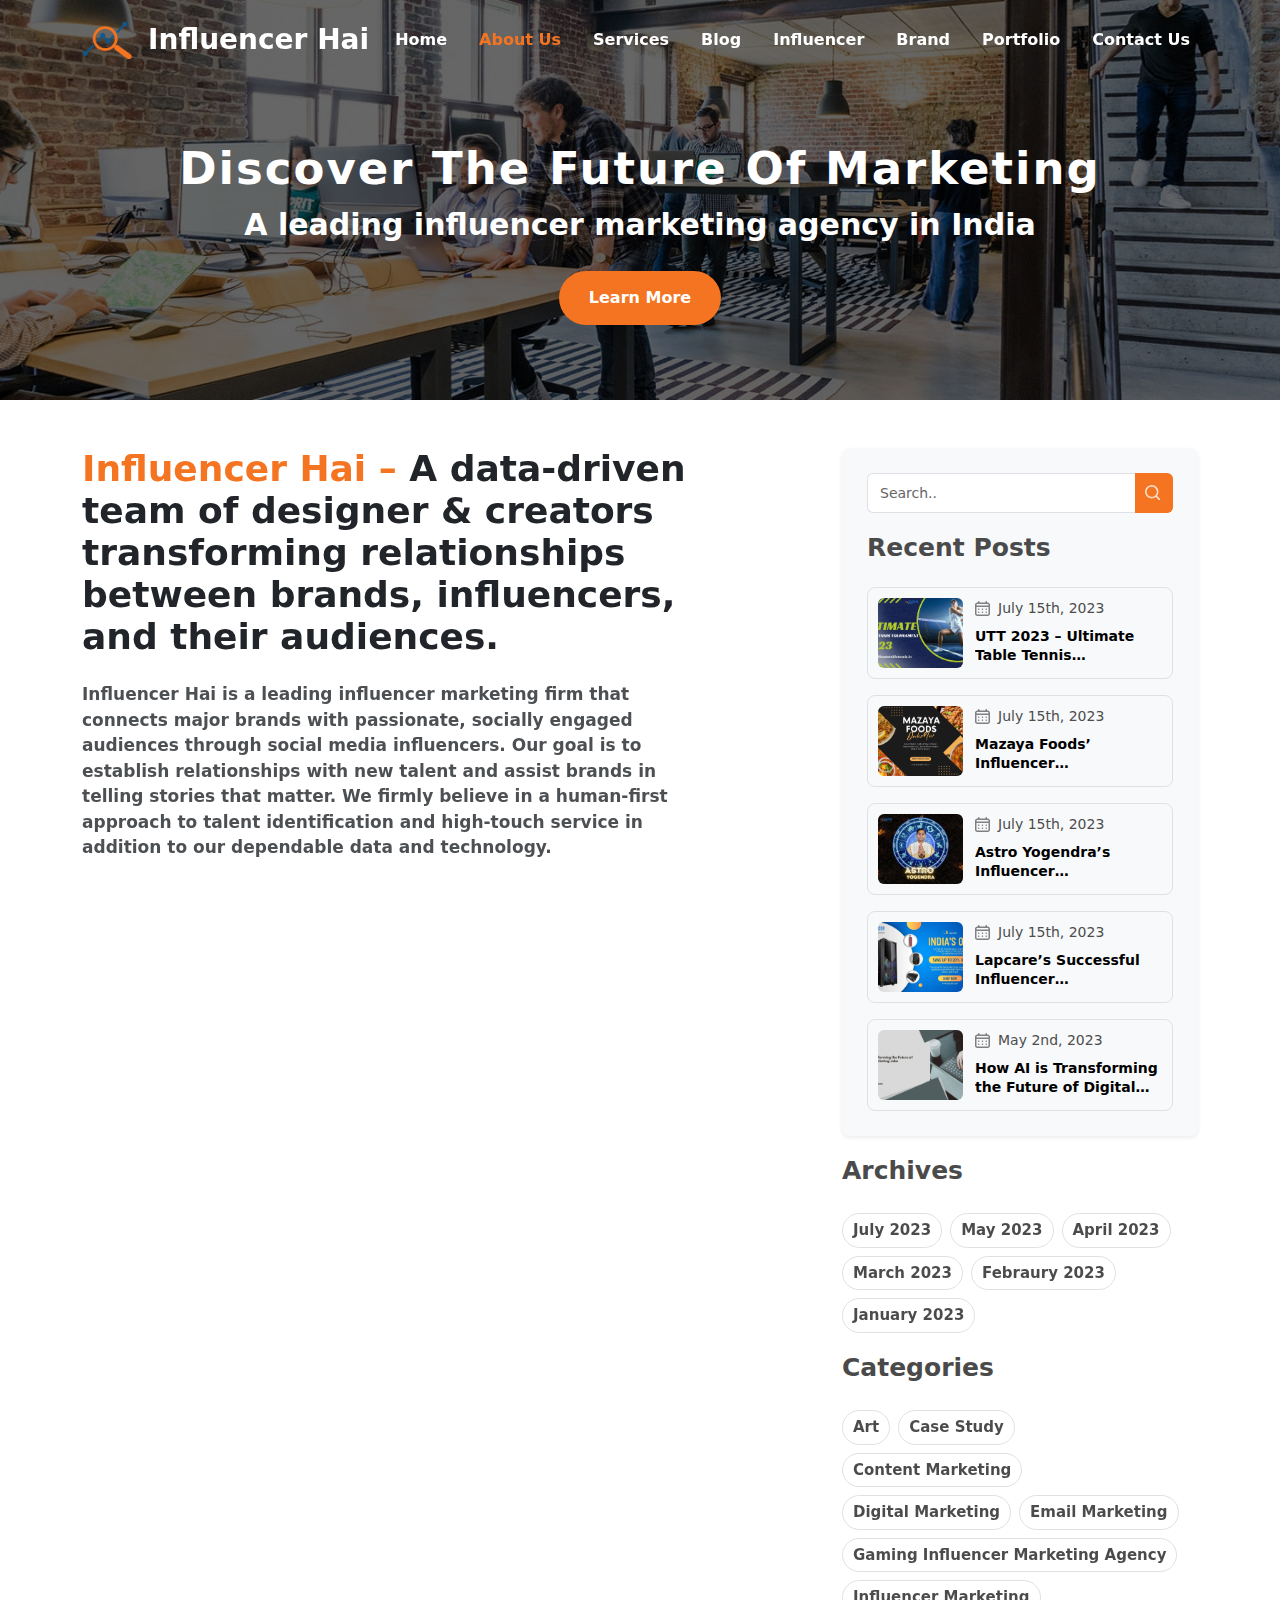
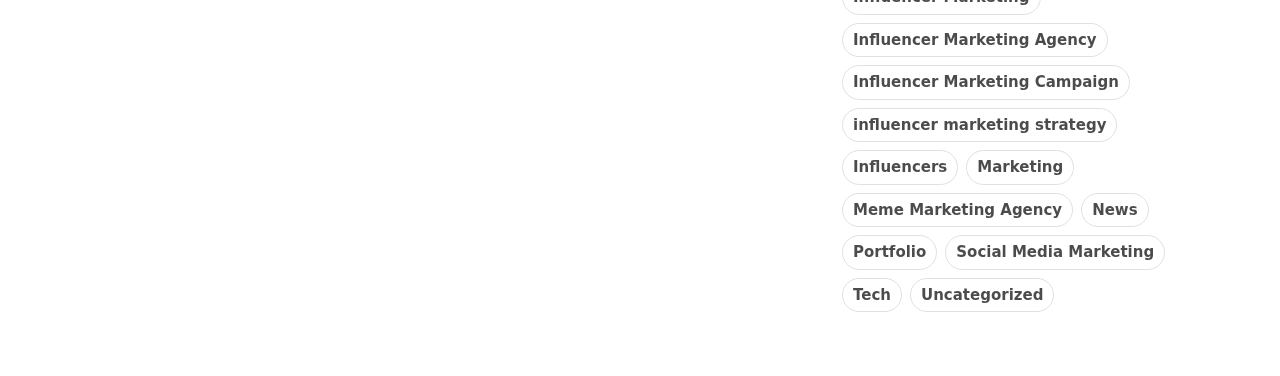
==== commit a3d5cbab: "done" ====
--- a/about.html
+++ b/about.html
@@ -3,7 +3,9 @@
 <head>
     <meta charset="UTF-8">
     <meta name="viewport" content="width=device-width, initial-scale=1.0">
-    <title>Document</title>
+    <link rel="shortcut icon" href="assets/img/logo.png">
+    <meta property="og:description" content="We&#039;re the best influencer marketing agency in India and the most trusted influencer marketing platform. We connect brands with influencers for better sales." />
+    <title>Influencer Hai</title>
     <script src="assets/libs/jquery/jquery.js"></script>
     <link href="./assets/css/bootstrap.min.css" rel="stylesheet">
     <link href="./assets/css/swiper.min.css" rel="stylesheet">
@@ -82,7 +84,7 @@
               </div>
               <div class="col-12">
                 <div class="text-center">
-                  <button type="button" class="btn influencerBtn mx-auto">Learn More</button>
+                  <button type="button" class="influencerBtn mx-auto">Learn More</button>
                 </div>
               </div>
             </div>
@@ -98,7 +100,7 @@
     <div class="container">
       <div class="row">
         <div class="col-12 col-lg-8">
-          <div class="row">
+          <div class="row sticky-top aboutHeroPadding">
             <div class="col-12 col-lg-11">
               <div class="head text-center text-lg-start">
                 <span class="text-theme1">Influencer Hai –</span> A data-driven team of designer & creators transforming relationships between brands, influencers, and their audiences.
--- a/assets/css/style.min.css
+++ b/assets/css/style.min.css
@@ -1 +1 @@
-.heading{font-style:normal;font-weight:700;font-size:25px;line-height:34px;color:#000;text-align:center}.heading span{color:#f47421}@media only screen and (min-width: 992px){.heading{font-size:36px}}.subHeading{margin-top:5px;font-style:normal;font-weight:600;color:#4a4a4a;text-align:center;font-size:16px;line-height:20px}@media only screen and (min-width: 992px){.subHeading{font-size:24px;line-height:36px;margin-top:10px}}.influencerFluid .influencer{width:100%;height:100%}.influencerFluid .influencer img{width:100%;height:100%;-o-object-fit:cover;object-fit:cover}.influencerFluid .influencerWrapper{border:1px solid;border-color:#cacaca;border-radius:5px;padding:20px 10px}@media only screen and (min-width: 576px){.influencerFluid .influencerWrapper{border:0;padding:0}}.influencerFluid .influencerWrapper .icons{width:40px;height:40px}.influencerFluid .influencerWrapper .icons img{width:100%;height:100%}.influencerFluid .influencerWrapper .influencerHeading{font-style:normal;font-weight:700;font-size:16px;line-height:24px;color:#4a4a4a}.influencerFluid .influencerWrapper .influencerHeading span{color:#f47421}@media only screen and (min-width: 992px){.influencerFluid .influencerWrapper .influencerHeading{font-size:20px}}.influencerFluid .influencerWrapper .influencerSubHeading{font-style:normal;font-weight:400;font-size:14px;line-height:24px;color:#646464}@media only screen and (min-width: 992px){.influencerFluid .influencerWrapper .influencerSubHeading{font-size:15px;line-height:20px}}.influencerCategoriesFluid .categoryRow{flex-wrap:nowrap;overflow-x:auto}@media only screen and (min-width: 576px){.influencerCategoriesFluid .categoryRow{flex-wrap:wrap}}.influencerCategoriesFluid .categoryWrapper{border:1px solid;border-color:#e3e3e3;border-radius:5px;justify-content:center;align-items:center;transition:.3s ease-in-out;padding:10px;background-color:#fff}@media only screen and (min-width: 1200px){.influencerCategoriesFluid .categoryWrapper{padding:20px 10px}}.influencerCategoriesFluid .categoryWrapper:hover{transform:translateY(-10px)}.influencerCategoriesFluid .categoryWrapper:hover .categoryAnchor img{transform:translateX(5px)}.influencerCategoriesFluid .categoryWrapper .categoryIcon{width:40px;height:40px}.influencerCategoriesFluid .categoryWrapper .categoryIcon img{width:100%;height:100%;-o-object-fit:contain;object-fit:contain}.influencerCategoriesFluid .categoryWrapper .categoryHeading{font-style:normal;font-weight:700;line-height:20px;color:#4a4a4a;font-size:14px}@media only screen and (min-width: 1200px){.influencerCategoriesFluid .categoryWrapper .categoryHeading{font-size:16px;line-height:20px}}.influencerCategoriesFluid .categoryWrapper .categoryAnchor{color:#f47421;text-decoration:none;border-radius:5px;font-size:13px;line-height:20px;overflow:hidden;text-overflow:ellipsis;display:-webkit-box !important;-webkit-line-clamp:1;-webkit-box-orient:vertical}@media only screen and (min-width: 1200px){.influencerCategoriesFluid .categoryWrapper .categoryAnchor{font-size:13px;line-height:24px}}.influencerCategoriesFluid .categoryWrapper .categoryAnchor img{margin-left:5px;width:10px;height:10px;transition:.3s ease-in-out}.newEraFluid{text-align:center;overflow:hidden}.newEraFluid>.container>.row{z-index:2}.newEraFluid .newEraPara{color:#4a4a4a;width:500px;z-index:2;font-size:14px}@media only screen and (min-width: 576px){.newEraFluid .newEraPara{font-size:15px}}@media only screen and (min-width: 992px){.newEraFluid .newEraPara{font-size:18px}}.newEraFluid .askBtn{background-color:#f47421;border-radius:5px;font-weight:500;border:1px solid;color:#fff;transition:.3s linear;margin-right:8px;z-index:2;font-size:12px;padding:10px}@media only screen and (min-width: 992px){.newEraFluid .askBtn{padding:10px 20px;font-size:15px}}.newEraFluid .askBtn:hover{border:1px solid #f47421;background-color:rgba(0,0,0,0);color:#f47421}.newEraFluid .learnBtn{border-color:#f47421;border:1px solid;border-radius:5px;font-size:12px;font-weight:500;color:#f47421;transition:.3s linear;background-color:rgba(0,0,0,0);padding:10px}@media only screen and (min-width: 992px){.newEraFluid .learnBtn{font-size:15px;padding:10px 20px}}.newEraFluid .learnBtn:hover{background-color:#f47421;color:#fff}.newEraFluid .images{width:150px;height:150px;position:absolute;top:60%;left:150px}.newEraFluid .images::after{content:"";background-image:url(../img/actress4.jpeg);position:absolute;top:-100%;left:-113px;width:100px;height:100px;background-repeat:no-repeat;background-position:center top;border-radius:50%;background-size:cover}.newEraFluid .images::before{content:"";background-image:url(../img/actress5.jpeg);position:absolute;top:-166%;left:110px;width:80px;height:80px;background-repeat:no-repeat;background-position:center top;background-size:cover;border-radius:50%}.newEraFluid .images img{width:100%;height:100%;-o-object-fit:cover;object-fit:cover;border-radius:50%}.newEraFluid .imagesRyt{width:150px;height:150px;position:absolute;top:4%;right:28px;z-index:1}.newEraFluid .imagesRyt::after{content:"";background-size:cover;background-image:url(../img/actress1.jpeg);position:absolute;top:210%;left:7px;width:35px;height:35px;background-repeat:no-repeat;background-position:center top;border-radius:50%}.newEraFluid .imagesRyt::before{content:"";background-size:cover;background-image:url(../img/actress2.jpeg);position:absolute;top:126%;left:-117px;width:80px;height:80px;background-repeat:no-repeat;background-position:center top;border-radius:50%}.newEraFluid .imagesRyt img{width:100%;height:100%;-o-object-fit:cover;object-fit:cover;border-radius:50%}.askBtn{background-color:#f47421;border-radius:5px;font-weight:500;border:1px solid;color:#fff;transition:.3s linear;margin-right:8px;z-index:2;font-size:12px;padding:10px;z-index:5;position:relative}@media only screen and (min-width: 992px){.askBtn{padding:10px 20px;font-size:15px}}.askBtn:hover{border:1px solid #f47421;background-color:rgba(0,0,0,0);color:#f47421}.serviceHeroFluid{padding-top:130px;padding-bottom:70px;overflow:hidden;height:300px}@media only screen and (min-width: 576px){.serviceHeroFluid{padding-bottom:70px}}@media only screen and (min-width: 768px){.serviceHeroFluid{height:400px;padding-bottom:80px}}.serviceHeroFluid::after{content:"";background-image:url(./../img/serviceImg.webp);position:absolute;top:0;left:0;background-repeat:no-repeat;background-size:cover;background-position:top;width:100%;height:100%;z-index:1}.serviceHeroFluid::before{content:"";width:100%;height:100%;background-color:rgba(0,0,0,.4);position:absolute;top:0;left:0;z-index:2}.serviceHeroFluid .serviceTxt{z-index:4;position:relative;top:50%;transform:translate(-50%, -50%);left:50%;margin:0;text-align:center}@media only screen and (min-width: 576px){.serviceHeroFluid .serviceTxt{top:50%;transform:translateY(-50%);left:20px;text-align:start}}.serviceHeroFluid .serviceTxt .serviceHeading{font-weight:700;color:#fff;line-height:110%;font-size:25px}@media only screen and (min-width: 576px){.serviceHeroFluid .serviceTxt .serviceHeading{font-size:32px}}@media only screen and (min-width: 768px){.serviceHeroFluid .serviceTxt .serviceHeading{font-size:40px}}@media only screen and (min-width: 992px){.serviceHeroFluid .serviceTxt .serviceHeading{font-size:45px}}.serviceHeroFluid .serviceTxt .learnBtn{border:0;background-color:#fff;color:#f47421;font-weight:600;border-radius:5px;margin-top:30px;transition:.3s linear;padding:5px 15px;font-size:12px}@media only screen and (min-width: 576px){.serviceHeroFluid .serviceTxt .learnBtn{padding:10px 20px}}@media only screen and (min-width: 768px){.serviceHeroFluid .serviceTxt .learnBtn{font-size:14px}}.serviceHeroFluid .serviceTxt .learnBtn:hover{background-color:#f47421;color:#fff}.influencerBtn{color:#fff;background-color:#f47421;border-style:solid;border-width:0px 0px 0px 0px;border-radius:30px 30px 30px 30px;font-weight:600;text-decoration:none;transition:.3s ease-in-out;padding:12px 24px;font-size:12px;display:flex;margin:auto}.influencerBtn.zIndex{z-index:5}.influencerBtn.influencerBtn1{margin:auto}@media only screen and (min-width: 992px){.influencerBtn.influencerBtn1{margin-left:0}}.influencerBtn:hover{background-color:#11578c;transform:scale(1.1)}@media only screen and (min-width: 768px){.influencerBtn{padding:15px 30px;font-size:16px;margin-left:0}}.navbar.nav-active .navLInk{color:#000 !important}.navbar.nav-active .navLInk.active{color:#f47421 !important}.navbar.nav-active .logoName{color:#000 !important}.heroSection{color:#fff;position:relative;align-items:center;padding-top:80px;min-height:100vh}@media only screen and (min-width: 768px){.heroSection{padding-top:0}}.heroSection::after{content:"";background-image:url(./../img/bg.jpg);background-repeat:no-repeat;background-position:center;background-size:cover;width:100%;height:100%;position:absolute;top:0;left:0}@media only screen and (min-width: 576px){.heroSection{color:#fff;position:relative;align-items:center}}@media only screen and (min-width: 1200px){.heroSection{height:100vh}}.heroSection .heroImage{z-index:6;position:relative}.heroSection .heroImage img{width:100%;height:100%;-o-object-fit:contain;object-fit:contain}.heroSection .heroTxtWrapper{z-index:5;position:relative}.heroSection .videoBg .videoInner{-o-object-position:right;object-position:right}@media only screen and (min-width: 1200px){.heroSection .videoBg .videoInner{-o-object-position:unset;object-position:unset}}.heroSection .HeroHeading{font-size:27px;color:#11578c;line-height:32px}@media only screen and (min-width: 768px){.heroSection .HeroHeading{font-size:30px;line-height:36px}}@media only screen and (min-width: 992px){.heroSection .HeroHeading{font-size:35px;line-height:42px}}@media only screen and (min-width: 1200px){.heroSection .HeroHeading{font-size:42px;line-height:52px}}.heroSection .heroPera{font-size:16px;color:#4a4a4a}@media only screen and (min-width: 576px){.heroSection .heroPera{font-size:16px;line-height:normal}}@media only screen and (min-width: 992px){.heroSection .heroPera{font-size:20px}}.heroSection .searchBox{max-width:557px;min-height:62px;border-radius:60px;position:relative;background-color:#fff;display:flex;align-items:center;padding:0px;border:2px solid #8371a9}@media only screen and (min-width: 992px){.heroSection .searchBox{max-width:557px;min-height:72px;border-radius:60px;position:relative;background-color:#fff;display:flex;align-items:center;padding:15px;border:4px solid #11578c}}.heroSection .searchBox .Dropdown .dropbtn{font-size:13px;color:#f47421;font-weight:700}.heroSection .searchBox .Dropdown .dropbtn::after{background-image:url(../img/downarrow.svg);background-repeat:no-repeat;background-size:cover;width:15px;height:15px;top:100px;border:none !important}@media only screen and (min-width: 576px){.heroSection .searchBox .Dropdown .dropbtn{font-size:16px;color:#f47421;font-weight:700}}@media only screen and (min-width: 576px){.heroSection .searchBox .Dropdown .dropbtn{font-size:18px;color:#f47421;font-weight:700}}.heroSection .searchBox .Dropdown .IconMedia{width:18px;height:18px}@media only screen and (min-width: 576px){.heroSection .searchBox .Dropdown .IconMedia{width:14px;height:14px}}.heroSection .searchBox .Dropdown .DropMenu{background-color:#fff;border-radius:10px;border:none;max-width:200px}.heroSection .searchBox .Dropdown .DropMenu .dropdown-item{font-size:14px;color:#4a4a4a}@media only screen and (min-width: 576px){.heroSection .searchBox .Dropdown .DropMenu .dropdown-item{font-size:16px;font-weight:700;color:#4a4a4a;transition:all .3s ease-in-out}.heroSection .searchBox .Dropdown .DropMenu .dropdown-item .IconMedia{filter:grayscale(1)}.heroSection .searchBox .Dropdown .DropMenu .dropdown-item:hover{color:#f47421}.heroSection .searchBox .Dropdown .DropMenu .dropdown-item:hover .IconMedia{filter:none}}@media only screen and (min-width: 768px){.heroSection .searchBox .Dropdown .DropMenu .dropdown-item{font-size:18px;font-weight:700;color:#4a4a4a;transition:all .3s ease-in-out}.heroSection .searchBox .Dropdown .DropMenu .dropdown-item .IconMedia{filter:grayscale(1)}.heroSection .searchBox .Dropdown .DropMenu .dropdown-item:hover{color:#f47421}.heroSection .searchBox .Dropdown .DropMenu .dropdown-item:hover .IconMedia{filter:none}}.heroSection .searchBox .searchInput{font-size:14px;font-weight:700;color:#000}.heroSection .searchBox .searchInput::-moz-placeholder{font-size:14px;font-weight:700;color:#000}.heroSection .searchBox .searchInput::placeholder{font-size:14px;font-weight:700;color:#000}@media only screen and (min-width: 576px){.heroSection .searchBox .searchInput{font-size:18px;font-weight:700;color:#000}.heroSection .searchBox .searchInput::-moz-placeholder{font-size:18px;font-weight:700;color:#000}.heroSection .searchBox .searchInput::placeholder{font-size:18px;font-weight:700;color:#000}}.heroSection .searchBox .searchicon{height:24px;width:24px;margin-right:10px}.heroSection .searchBox .searchInner{top:100%;transform:translate(0, 7px);max-height:30vh;height:30vh;padding:8px 10px}@media only screen and (min-width: 576px){.heroSection .searchBox .searchInner{top:100%;transform:translate(0, 7px);max-height:50vh;height:50vh;padding:20px 30px}}.heroSection .searchBox .searchInner .searchLi{padding:10px 15px}@media only screen and (min-width: 576px){.heroSection .searchBox .searchInner .searchLi{transition:all .3s ease;padding:20px 30px}}.heroSection .searchBox .searchInner .searchLi:hover{background-color:rgba(255,200,200,.658)}.heroSection .searchBox .searchInner .searchLi .innerDropdown{font-size:13px;color:#4a4a4a;font-weight:700;opacity:.9}@media only screen and (min-width: 576px){.heroSection .searchBox .searchInner .searchLi .innerDropdown{font-size:14px;color:#4a4a4a;font-weight:700;opacity:.9}}@media only screen and (min-width: 768px){.heroSection .searchBox .searchInner .searchLi .innerDropdown{font-size:18px;color:#4a4a4a;font-weight:700;opacity:.9}}.heroSection .searchBox .searchInner .searchLi .innerDropdown .arrowIcon{width:14px;height:14px;transform:rotate(-45deg)}@media only screen and (min-width: 576px){.heroSection .searchBox .searchInner .searchLi .innerDropdown .arrowIcon{width:14px;height:14px;transform:rotate(-45deg)}}@media only screen and (min-width: 768px){.heroSection .searchBox .searchInner .searchLi .innerDropdown .arrowIcon{width:18px;height:18px;transform:rotate(-45deg)}}.heroSection .searchBox .searchInner .searchLi .innerDropdown .inndrSubheading{font-size:10px;font-weight:600}@media only screen and (min-width: 576px){.heroSection .searchBox .searchInner .searchLi .innerDropdown .inndrSubheading{font-size:13px;font-weight:600}}.heroSection .searchBox .searchInnerData{padding:7px 12px;color:#000;font-size:14px;font-weight:500;transition:all .3s ease-in-out}.heroSection .searchBox .searchInnerData:hover{background-color:#f2f2f2}.heroSection .searchBox .searchInput:focus~.searchInner{display:block !important}.heroSection .searchBox .searchdrop .dropdownBtn{font-size:14px;font-weight:500;color:#000}.heroSection .searchBox .searchdrop .searchMenu{transform:translateY(7px);max-height:50vh;min-width:auto}.heroSection .heroBrand{width:100%;background-color:#170c2a;box-shadow:rgba(0,0,0,.15) 0px 1px 3px 1px;border-radius:60px 60px 0px 0px;padding:var(--space-2xl)}.heroSection .heroBrand .brandIcon{height:30px}@media only screen and (min-width: 576px){.heroSection .heroBrand .brandIcon{height:40px}}.counterSection .counterCard{background-color:#fff;box-shadow:0px 1px 3px 1px rgba(0,0,0,.15);border-radius:0px 0px 40px 40px;padding:1.5rem}@media only screen and (min-width: 576px){.counterSection .counterCard{background-color:#fff;box-shadow:0px 1px 3px 1px rgba(0,0,0,.15);border-radius:0px 0px 60px 60px;padding:1.5rem}}.counterSection .counterCard .iconuser{background-color:#8d4aff;box-shadow:rgba(0,0,0,.1) 0px 18px 16px -3px;width:30px;height:30px;border-radius:50%;overflow:hidden;margin-top:10px;flex-shrink:0}@media only screen and (min-width: 576px){.counterSection .counterCard .iconuser{background-color:#8d4aff;box-shadow:rgba(0,0,0,.1) 0px 18px 16px -3px;width:40px;height:40px;border-radius:50%;overflow:hidden;margin-top:14px;flex-shrink:0}}@media only screen and (min-width: 576px){.counterSection .counterCard .iconuser{background-color:#8d4aff;box-shadow:rgba(0,0,0,.1) 0px 18px 16px -3px;width:44px;height:44px;border-radius:50%;overflow:hidden;margin-top:14px;flex-shrink:0}}.counterSection .counterCard .counterHeading{font-size:22px;font-weight:700;color:#000}@media only screen and (min-width: 576px){.counterSection .counterCard .counterHeading{font-size:30px;font-weight:700;color:#000}}@media only screen and (min-width: 768px){.counterSection .counterCard .counterHeading{font-size:40px;font-weight:700;color:#000}}@media only screen and (min-width: 992px){.counterSection .counterCard .counterHeading{font-size:48px;font-weight:700;color:#000}}.counterSection .counterCard .counterPera{font-size:14px;font-weight:600;color:#666}@media only screen and (min-width: 576px){.counterSection .counterCard .counterPera{font-size:1.3rem;font-weight:600;color:#666}}@media only screen and (min-width: 768px){.counterSection .counterCard .counterPera{font-size:1.4rem;font-weight:600;color:#666}}.ourClient .clientContent .headingClient{font-size:22px;line-height:32px;color:#000;font-weight:700}@media only screen and (min-width: 576px){.ourClient .clientContent .headingClient{font-size:24px;line-height:26px;color:#000;font-weight:700}}@media only screen and (min-width: 768px){.ourClient .clientContent .headingClient{font-size:34px;line-height:52px;color:#000;font-weight:700}}@media only screen and (min-width: 768px){.ourClient .clientContent .headingClient{font-size:40px;line-height:38px;color:#000;font-weight:700}}.ourClient .clientContent .headingClient .subheadingClient{color:#f47421}.ourClient .clientContent .pera{font-size:16px;color:#000;font-weight:600}@media only screen and (min-width: 576px){.ourClient .clientContent .pera{font-size:16px;color:#000;font-weight:600}}@media only screen and (min-width: 768px){.ourClient .clientContent .pera{font-size:20px;color:#000;font-weight:600}}.ourClient .cardImg{box-shadow:rgba(0,0,0,.05) -5px 4px 36px;border-radius:4px;height:100px;padding:10px;background:#fff;display:flex;align-items:center;justify-content:center;align-items:center;border:none}.ourClient .cardImg.active .clientImg{display:none}.ourClient .cardImg.active .clientImg2{display:block !important}.ourClient .cardImg .clientImg{height:100px;padding:10px}.ourClient .cardImg .clientImg2{height:100px}.brandHeroSection{background-image:url(../img/brand/hero-9-img.png) !important;background-repeat:no-repeat;background-size:cover;padding-top:80px;min-height:80vh}@media only screen and (min-width: 1200px){.brandHeroSection{min-height:100vh}}.brandHeroSection .HeroHeading{font-size:25px;color:#11578c;line-height:32px}@media only screen and (min-width: 768px){.brandHeroSection .HeroHeading{font-size:30px;line-height:36px}}@media only screen and (min-width: 992px){.brandHeroSection .HeroHeading{font-size:35px;line-height:42px}}@media only screen and (min-width: 1200px){.brandHeroSection .HeroHeading{font-size:42px;line-height:52px}}.brandHeroSection .heroPera{font-size:16px;color:#4a4a4a}@media only screen and (min-width: 576px){.brandHeroSection .heroPera{font-size:16px;line-height:normal}}@media only screen and (min-width: 992px){.brandHeroSection .heroPera{font-size:20px}}.brandHeroSection .heroImage{z-index:6;position:relative}.brandHeroSection .heroImage img{width:100%;height:100%;-o-object-fit:contain;object-fit:contain;aspect-ratio:1/.7}@media only screen and (min-width: 992px){.brandHeroSection .heroImage img{width:100%;height:100%;-o-object-fit:contain;object-fit:contain;aspect-ratio:unset}}.aboutUs .cardAbout{border-radius:5px;padding:20px;background-color:#646464 !important}@media only screen and (min-width: 768px){.aboutUs .cardAbout{padding:30px}}@media only screen and (min-width: 992px){.aboutUs .cardAbout{padding:40px}}.aboutUs .cardAbout .cardHeading{font-size:22px;line-height:30px;color:#fff;font-weight:600}@media only screen and (min-width: 768px){.aboutUs .cardAbout .cardHeading{font-size:25px;line-height:32px}}@media only screen and (min-width: 768px){.aboutUs .cardAbout .cardHeading{font-size:30px;line-height:38px}}.aboutUs .devolopements-benefits-box{background-color:#646464 !important;background-size:cover;transition:all .3s ease-in-out}.aboutUs .devolopements-benefits-box:hover .devolopements-benefits-box-count{border-radius:10px}.aboutUs .devolopements-benefits-box .headingCardInner{color:#fff;font-size:18px;align-items:center}@media only screen and (min-width: 576px){.aboutUs .devolopements-benefits-box .headingCardInner{font-size:20px;align-items:start}}.aboutUs .devolopements-benefits-box .peraCard{font-size:14px;color:#fff;opacity:.7;margin-top:10px;display:-webkit-box;-webkit-line-clamp:3;-webkit-box-orient:vertical;overflow:hidden;text-overflow:ellipsis;align-items:center}@media only screen and (min-width: 576px){.aboutUs .devolopements-benefits-box .peraCard{font-size:16px;align-items:start}}.aboutUs .devolopements-benefits-box .positionCard{color:#fff;font-size:12px}.aboutUs .devolopements-benefits-box .devolopements-benefits-box-count{position:absolute;left:50%;transform:translateX(-50%);top:-25px;background-color:#f47421;width:50px;height:50px;border-radius:10px;display:flex;align-items:center;justify-content:center;font-weight:900;color:#fff;font-size:20px;transition:.5s;transition:all .3s ease-in-out}@media only screen and (min-width: 576px){.aboutUs .devolopements-benefits-box .devolopements-benefits-box-count{left:3px;font-size:24px;height:50px;border-radius:50px;top:20px}}.formStart .formFloat{border-color:red !important}.formStart .formFloat::-moz-placeholder{color:#11578c !important}.formStart .formFloat::placeholder{color:#11578c !important}.formStart .formFloat .formFloatinput{color:#fff !important}.formStart .formFloat .formFloatinput:focus{border-color:#fff !important}.formStart .formFloat .formFloatinputlabel{color:#fff !important;font-size:14px !important}@media only screen and (min-width: 576px){.formStart .formFloat .formFloatinputlabel{font-size:16px !important}}.formStart .formFloat .formFloatinputlabel::after{background:rgba(0,0,0,0) !important}.formStart .formFloat .formFloatinputtextarea{height:120px}@media only screen and (min-width: 576px){.formStart .formFloat .formFloatinputtextarea{height:150px}}.servicesSection .servicesCard{padding:15px;background:#ecf5fd;border-radius:10px;transition:all .3s ease-in-out}@media only screen and (min-width: 576px){.servicesSection .servicesCard{padding:30px}.servicesSection .servicesCard:hover{transform:translateY(-10px)}.servicesSection .servicesCard:hover .cardImg{transform:rotate(0deg)}.servicesSection .servicesCard:hover .cardHeading{color:#f47421}}.servicesSection .servicesCard .cardImg{width:55px;height:55px;box-shadow:0px 1px 3px 1px rgba(0,0,0,.15);border-radius:10px;padding:7px;transform:rotate(-5deg);background-color:#fff;transition:all .3s ease-in-out}@media only screen and (min-width: 576px){.servicesSection .servicesCard .cardImg{width:65px;height:65px;padding:10px}}.servicesSection .servicesCard .cardHeading{font-size:18px;color:#000;font-weight:700;transition:all .3s ease-in-out}@media only screen and (min-width: 576px){.servicesSection .servicesCard .cardHeading{font-size:20px}}@media only screen and (min-width: 768px){.servicesSection .servicesCard .cardHeading{font-size:22px}}@media only screen and (min-width: 992px){.servicesSection .servicesCard .cardHeading{font-size:24px}}.servicesSection .servicesCard .cardPera{font-size:14px;color:#000;font-weight:400;display:-webkit-box;-webkit-line-clamp:3;-webkit-box-orient:vertical;overflow:hidden;text-overflow:ellipsis}@media only screen and (min-width: 576px){.servicesSection .servicesCard .cardPera{font-size:16px}}.videoSectionmember .VideoCard{border-radius:10px;width:100% !important;cursor:pointer;overflow:hidden;transition:all .3s ease-in-out}@media only screen and (min-width: 576px){.videoSectionmember .VideoCard:hover .videoImg2 img{transform:scale(1.1)}}.videoSectionmember .VideoCard .videoImg2{height:400px;transition:all .3s ease-in-out}.videoSectionmember .VideoCard .videoImg2 img{transition:all .3s ease-in-out;border-radius:10px;-o-object-fit:cover;object-fit:cover}.videoSectionmember .VideoCard .badgeInsta{padding:8px 16px;height:30px;background-color:#11578c;font-size:12px;color:#fff;font-weight:400;width:-moz-fit-content;width:fit-content;position:absolute;top:8px;left:8px}.videoSectionmember .VideoCard .badgeInsta .iconInsta{width:16px;height:16px}.videoSectionmember .VideoCard .profileCardinner{position:absolute;bottom:8px;left:8px;right:8px;padding:10px;height:55px;background-color:rgba(255,255,255,.712)}@media only screen and (min-width: 576px){.videoSectionmember .VideoCard .profileCardinner{height:65px}}.videoSectionmember .VideoCard .profileCardinner .userIMgsmall{width:40px;height:40px;border-radius:50%}@media only screen and (min-width: 576px){.videoSectionmember .VideoCard .profileCardinner .userIMgsmall{width:50px;height:50px}}.videoSectionmember .VideoCard .profileCardinner .nameUser{font-size:14px;color:#000;font-weight:600}.videoSectionmember .VideoCard .profileCardinner .profileuser{font-size:12px;color:#000;font-weight:400}.videoSectionmember .VideoCard .playsvg{border:2px solid #fff;border-radius:50%;padding:20px;background-color:rgba(0,0,0,.4);position:absolute;z-index:5;top:50%;left:50%;transform:translate(-50%, -50%);right:20%;width:60px !important;height:60px !important;display:flex;justify-content:center;align-items:center;opacity:1}@media only screen and (min-width: 992px){.videoSectionmember .VideoCard .playsvg{opacity:1}}.videoSectionmember .VideoCard .playsvg img{width:15px !important;height:15px !important}.videoSectionmember .VideoCard .swiper{width:100%;height:100%}@keyframes waves{0%{transform:scale(0.2, 0.2);opacity:0;-ms-filter:"progid:DXImageTransform.Microsoft.Alpha(Opacity=0)"}50%{opacity:.9;-ms-filter:"progid:DXImageTransform.Microsoft.Alpha(Opacity=90)"}100%{transform:scale(0.9, 0.9);opacity:0;-ms-filter:"progid:DXImageTransform.Microsoft.Alpha(Opacity=0)"}}.waves{position:absolute;width:150px;height:150px;background:rgba(0,0,0,.3);opacity:0;-ms-filter:"progid:DXImageTransform.Microsoft.Alpha(Opacity=0)";border-radius:100%;right:-45px !important;bottom:-49px !important;z-index:-1;animation:waves 3s ease-in-out infinite}.wave-1{animation-delay:0s}.wave-2{animation-delay:1s}.wave-3{animation-delay:2s}.askBtn{background-color:#f47421;padding:8px 16px;border-radius:5px;font-size:14px;font-weight:500;border:1px solid;color:#fff;transition:.3s linear;margin-right:8px;z-index:2}@media only screen and (min-width: 576px){.askBtn{background-color:#f47421;padding:10px 20px;border-radius:5px;font-size:15px;font-weight:500;border:1px solid;color:#fff;transition:.3s linear;margin-right:8px;z-index:2}.askBtn:hover{border:1px solid #f47421;background-color:rgba(0,0,0,0);color:#f47421}}.themeBtn{background-color:#f47421;padding:15px 30px;font-size:16px;font-weight:600;display:flex;align-items:center;border:1px solid;color:#000;transition:.3s linear;z-index:2;border-top-left-radius:100px;border-bottom-left-radius:100px;border-top-right-radius:100px;border-bottom-right-radius:100px;background-color:#fff;position:relative;overflow:hidden}.themeBtn::after{position:absolute;content:"";background-color:#f47421;left:0;height:100%;width:0;transition:all .3s ease-in-out;z-index:-1}.themeBtn .iconBtn{width:25px;height:18px}.themeBtn .iconBtn img{transition:all .3s ease-in-out}.themeBtn:hover{color:#fff}.themeBtn:hover::after{width:100%}.themeBtn:hover .iconBtn img{filter:invert(1);transform:rotate(-35deg)}.navLight.navbar{height:70px}@media only screen and (min-width: 576px){.navLight.navbar{height:80px}}.navLight.navbar.nav-active{background-color:#fff}.navLight.navbar.nav-active .menuBtn img{filter:invert(1)}.navLight.navbar.nav-active .navItem .navLInk{color:#000 !important}@media only screen and (min-width: 992px){.navLight.navbar.nav-active .navItem .navLInk{color:#000 !important}}.navLight.navbar.nav-active .menuBtnLight{filter:#000 !important}.navLight.navbar .logonav{height:55px}.navLight.navbar .logoName{font-size:20px;color:#fff;font-weight:600;cursor:pointer;transition:all .3s ease-in-out}.navLight.navbar .logoName.logoNameInner{color:#000 !important}.navLight.navbar .logoName:hover{color:#f47421}@media only screen and (min-width: 1200px){.navLight.navbar .logoName{font-size:25px}}@media only screen and (min-width: 1200px){.navLight.navbar .logoName{font-size:28px}}.navLight.navbar .menuBtn{width:25px;height:25px;filter:brightness(5);background-image:none !important}.navLight.navbar .menuBtn.menuBtnInner{width:25px;height:25px;background-image:none !important}.navLight.navbar .menuBtn.menuBtnLight{filter:brightness(10)}.navLight.navbar .menuBtn img{-o-object-fit:contain;object-fit:contain}@media only screen and (min-width: 768px){.navLight.navbar .menuBtn{width:35px;height:35px}}.navLight.navbar .navbarNav .navItem .navLInk{color:#000 !important;font-size:14px}@media only screen and (min-width: 576px){.navLight.navbar .navbarNav .navItem .navLInk{font-size:16px;font-weight:600;transition:all .3s ease-in-out}.navLight.navbar .navbarNav .navItem .navLInk:hover{color:#f47421}.navLight.navbar .navbarNav .navItem .navLInk.active{color:#f47421 !important}}@media only screen and (min-width: 992px){.navLight.navbar .navbarNav .navItem .navLInk{color:#fff !important}}.navDark.navbar{height:70px}@media only screen and (min-width: 576px){.navDark.navbar{height:80px}}.navDark.navbar.nav-active{background-color:#fff}.navDark.navbar.nav-active .menuBtnLight{filter:invert(1) !important}.navDark.navbar .logonav{height:55px}.navDark.navbar .logoName{font-size:20px;color:#000;font-weight:600;cursor:pointer;transition:all .3s ease-in-out}.navDark.navbar .logoName.logoNameInner{color:#000 !important}.navDark.navbar .logoName:hover{color:#f47421}@media only screen and (min-width: 1200px){.navDark.navbar .logoName{font-size:25px}}@media only screen and (min-width: 1200px){.navDark.navbar .logoName{font-size:28px}}.navDark.navbar .menuBtn{width:25px;height:25px;filter:invert(1);background-image:none !important}.navDark.navbar .menuBtn.menuBtnLight{filter:brightness(10)}.navDark.navbar .menuBtn img{-o-object-fit:contain;object-fit:contain}@media only screen and (min-width: 768px){.navDark.navbar .menuBtn{width:35px;height:35px}}.navDark.navbar .navbarNav .navItem .navLInk{color:#000 !important;font-size:14px}@media only screen and (min-width: 576px){.navDark.navbar .navbarNav .navItem .navLInk{font-size:16px;font-weight:600;transition:all .3s ease-in-out}.navDark.navbar .navbarNav .navItem .navLInk:hover{color:#f47421}.navDark.navbar .navbarNav .navItem .navLInk.active{color:#f47421 !important}}@media only screen and (min-width: 992px){.navDark.navbar .navbarNav .navItem .navLInk{color:#000 !important}}@media(min-width: 992px){.navLight.navbar.nav-active .navItem .navLInk{color:#000 !important}}.footer{background:#000;padding:0 20px}.footer .logonav{width:55px;height:55px}.footer .logoName{font-size:18px;color:#fff;cursor:pointer;transition:all .3s ease-in-out}.footer .logoName:hover{color:#f47421}.footer .headingFotter{font-size:18px;font-weight:700;color:#f47421}.footer .footerIcon{width:16px;height:16px}.footer .addresspera{font-size:13px;color:#fff;font-weight:500;transition:all .3s ease-in-out;display:-webkit-box;-webkit-line-clamp:3;-webkit-box-orient:vertical;overflow:hidden;text-overflow:ellipsis}@media only screen and (min-width: 576px){.footer .addresspera{font-size:15px;color:#fff;font-weight:500;opacity:.7;transition:all .3s ease-in-out}.footer .addresspera:hover{opacity:1}}.footer .footerMenu .footerLink{font-size:13px;color:#fff;font-weight:500;opacity:1;transition:all .3s ease-in-out;position:relative}@media only screen and (min-width: 576px){.footer .footerMenu .footerLink{font-size:15px;color:#fff;font-weight:500;opacity:.6;transition:all .3s ease-in-out;position:relative}.footer .footerMenu .footerLink:hover{opacity:1}}.footer .footerMenu .footerLink:hover{opacity:1}.footer .socilaIcon{width:15px;height:15px;transition:all .3s ease-in-out}.footer .socilaIcon:hover img{filter:brightness(100) contrast(100)}.footer .socilaIcon img{transition:all .3s ease-in-out}.copyRight{background:#080808;color:#fff;font-size:12px}.blogsection .blogcard{padding:7px;border:1px solid;border-color:#e3e3e3;border-radius:5px;position:relative}.blogsection .blogcard .blogimg{aspect-ratio:5/3}.blogsection .blogcard .blogimg img{transition:all .3s ease-in-out}.blogsection .blogcard .blogcontent{padding:15px 5px}.blogsection .blogcard .blogcontent .date{color:rgba(0,0,0,.6);margin-top:9px;font-weight:400;font-size:13px;gap:7px}.blogsection .blogcard .blogcontent .date .calendaricon{height:14px;max-width:14px;min-width:14px}.blogsection .blogcard .blogcontent .date .calendaricon img{-o-object-fit:unset;object-fit:unset}@media only screen and (min-width: 576px){.blogsection .blogcard .blogcontent .date .calendaricon{height:16px;max-width:16px;min-width:16px}}@media only screen and (min-width: 768px){.blogsection .blogcard .blogcontent .date .calendaricon{height:17px;max-width:17px;min-width:17px}}@media only screen and (min-width: 576px){.blogsection .blogcard .blogcontent .date{font-size:14px;margin-top:11px}}@media only screen and (min-width: 768px){.blogsection .blogcard .blogcontent .date{font-size:15px;margin-top:14px}}.blogsection .blogcard .blogcontent .blogheading{font-size:16px;line-height:22px;margin-bottom:6px;font-weight:700;color:#4a4a4a;-webkit-line-clamp:2;overflow:hidden;text-overflow:ellipsis;display:-webkit-box;-webkit-box-orient:vertical;transition:all .3s ease-in-out;text-align:start}.blogsection .blogcard .blogcontent .blogheading::before{position:absolute;top:0;right:0;bottom:0;left:0;z-index:1;pointer-events:auto;content:"";background-color:rgba(0,0,0,0)}@media only screen and (min-width: 768px){.blogsection .blogcard .blogcontent .blogheading{font-size:17px;line-height:24px;margin-bottom:13px}}@media only screen and (min-width: 992px){.blogsection .blogcard .blogcontent .blogheading{font-size:20px;line-height:25px;margin-bottom:5px}}.blogsection .blogcard .blogcontent .blogdetail{color:#4a4a4a;-webkit-line-clamp:3;overflow:hidden;text-overflow:ellipsis;display:-webkit-box;-webkit-box-orient:vertical;line-height:20px;font-size:13px;text-align:start}@media only screen and (min-width: 576px){.blogsection .blogcard .blogcontent .blogdetail{font-size:14px;line-height:21px}}@media only screen and (min-width: 768px){.blogsection .blogcard .blogcontent .blogdetail{font-size:15px;line-height:20px}}@media only screen and (min-width: 576px){.blogsection .blogcard .blogcontent{padding:17px 6px}}@media only screen and (min-width: 768px){.blogsection .blogcard .blogcontent{padding:10px 7px 0 7px}}@media only screen and (min-width: 576px){.blogsection .blogcard{padding:10px}.blogsection .blogcard:hover .blogimg img{transform:scale(1.1)}}.blogsection .siderarrow{height:50px;width:50px;z-index:1;top:50%;transition:all .3s ease-in-out;cursor:pointer;background-color:#fff;opacity:0;visibility:hidden;display:none !important}.blogsection .siderarrow .arrowicon{height:17px;width:16px}.blogsection .siderarrow .arrowicon img{transition:all .3s ease-in-out}.blogsection .siderarrow:hover{background-color:#f47421}.blogsection .siderarrow:hover .arrowicon img{filter:invert(1)}.blogsection .prevarrow{transform:translate(-60px, -50%);left:-30px}.blogsection .prevarrow .arrowicon{transform:rotate(180deg)}.blogsection .nextarrow{transform:translate(60px, -50%);right:-30px}.blogsection:hover .siderarrow{opacity:1;visibility:visible}.blogsection:hover .prevarrow{transform:translate(-42px, -50%);left:0}.blogsection:hover .prevarrow .arrowicon{transform:rotate(180deg)}.blogsection:hover .nextarrow{transform:translate(42px, -50%);right:0}.blogsection .blogdots{bottom:-2px;display:block}.blogsection .blogdots .swiper-pagination-bullet{height:8px;width:8px}.blogsection .blogdots .swiper-pagination-bullet.swiper-pagination-bullet-active{background:#f47421}@media only screen and (min-width: 576px){.blogsection .blogdots .swiper-pagination-bullet{height:9px;width:9px}}@media only screen and (min-width: 768px){.blogsection .siderarrow{display:flex !important}.blogsection .blogdots{display:none}}@media only screen and (min-width: 992px){.blogsection .siderarrow{height:55px;width:55px}}.teamSection .profilecard{min-height:270px;height:100%}.teamSection .profilecard .content{transition:.5s;text-align:start}.teamSection .profilecard .content .teamimg{width:120px;height:120px;border:3px solid #000}@media only screen and (min-width: 576px){.teamSection .profilecard .content .teamimg{width:135px;height:135px}}@media only screen and (min-width: 768px){.teamSection .profilecard .content .teamimg{width:150px;height:150px}}@media only screen and (min-width: 992px){.teamSection .profilecard .content .teamimg{width:160px;height:160px}}.teamSection .profilecard .content .membername{color:#000;letter-spacing:1px;font-weight:600;font-size:15px;margin:15px 0 6px;line-height:1.1em}@media only screen and (min-width: 576px){.teamSection .profilecard .content .membername{font-size:16px;margin:18px 0 8px}}@media only screen and (min-width: 768px){.teamSection .profilecard .content .membername{font-size:18px;margin:20px 0 10px}}.teamSection .profilecard .content .memberposition{font-size:12px;font-weight:500;color:#f47421}@media only screen and (min-width: 576px){.teamSection .profilecard .content .memberposition{font-size:13px}}@media only screen and (min-width: 768px){.teamSection .profilecard .content .memberposition{font-size:14px}}.teamSection .profilecard .socialicons{position:static !important;margin-top:12px}.teamSection .profilecard .socialicons li{margin:0 8px;transition:.5s;transition-delay:calc(.1s*var(--i))}.teamSection .profilecard .socialicons li .socialicon{height:35px;width:35px;padding:10px;background-color:#fff;border-radius:50%;transition:all .3s ease-in-out}.teamSection .profilecard .socialicons li .socialicon img{filter:brightness(0);transition:all .3s ease-in-out}@media only screen and (min-width: 576px){.teamSection .profilecard .socialicons li .socialicon{height:37px;width:37px;padding:11px}.teamSection .profilecard .socialicons li .socialicon:hover{background-color:#000}.teamSection .profilecard .socialicons li .socialicon:hover img{filter:brightness(100)}}@media only screen and (min-width: 768px){.teamSection .profilecard .socialicons li .socialicon{height:40px;width:40px;padding:12px}}@media only screen and (min-width: 576px){.teamSection .profilecard .socialicons li{transform:translateY(40px);opacity:0}}@media only screen and (min-width: 576px){.teamSection .profilecard .socialicons{bottom:20px;position:absolute !important}}@media only screen and (min-width: 768px){.teamSection .profilecard .socialicons{bottom:30px}}@media only screen and (min-width: 576px){.teamSection .profilecard{min-height:300px}.teamSection .profilecard:hover .content{transform:translateY(-20px)}.teamSection .profilecard:hover .socialicons li{transform:translateY(0px);opacity:1}}@media only screen and (min-width: 768px){.teamSection .profilecard{min-height:350px}}.clientsection{padding-top:35px;padding-bottom:35px}.clientsection .clientcard{padding:20px}.clientsection .clientcard .clientlogo{width:150px}@media only screen and (min-width: 576px){.clientsection{padding-top:40px;padding-bottom:40px}}@media only screen and (min-width: 768px){.clientsection{padding-top:45px;padding-bottom:45px}}.teamSection .profilecardnew{gap:14px;padding:10px;transition:all .3s ease-in-out}.teamSection .profilecardnew .teamimg{height:90px;min-width:90px;max-width:90px}@media only screen and (min-width: 576px){.teamSection .profilecardnew .teamimg{height:95px;min-width:95px;max-width:95px}}.teamSection .profilecardnew .content .membername{font-size:16px;font-weight:600;line-height:normal;color:#4a4a4a}@media only screen and (min-width: 576px){.teamSection .profilecardnew .content .membername{font-size:17px}}@media only screen and (min-width: 768px){.teamSection .profilecardnew .content .membername{font-size:18px}}.teamSection .profilecardnew .content .memberposition{font-size:15px;font-weight:400;margin:4px 0 16px;line-height:normal;color:#4a4a4a}@media only screen and (min-width: 576px){.teamSection .profilecardnew .content .memberposition{font-size:15px}}@media only screen and (min-width: 768px){.teamSection .profilecardnew .content .memberposition{font-size:16px}}.teamSection .profilecardnew .content .socialicons{gap:13px}.teamSection .profilecardnew .content .socialicons .socialicon{height:16px;transition:all .3s ease-in-out}.teamSection .profilecardnew .content .socialicons .socialicon img{filter:brightness(0)}@media only screen and (min-width: 576px){.teamSection .profilecardnew .content .socialicons .socialicon{height:17px}.teamSection .profilecardnew .content .socialicons .socialicon:hover{transform:rotateY(360deg)}}@media only screen and (min-width: 576px){.teamSection .profilecardnew{padding:12px}.teamSection .profilecardnew:hover{transform:translateY(-7px)}}@media only screen and (min-width: 768px){.teamSection .profilecardnew{padding:14px}}.teamSection .teamdots{bottom:-10px;display:block}.teamSection .teamdots .swiper-pagination-bullet{height:8px;width:8px}.teamSection .teamdots .swiper-pagination-bullet.swiper-pagination-bullet-active{background:#f47421}.contactSection .contactusImg{aspect-ratio:6/3}@media only screen and (min-width: 768px){.contactSection .contactusImg{aspect-ratio:5/3}}@media only screen and (min-width: 992px){.contactSection .contactusImg{aspect-ratio:6/3}}.contactSection .submitbtn{background:#f47421;border-color:#f47421;color:#fff;font-size:13px;line-height:normal;padding:0 24px;font-weight:700;border-radius:4px;height:39px;transition:all .3s ease-in-out}.contactSection .submitbtn:active{background-color:#f47421;border-color:#f47421;color:#fff}.contactSection .submitbtn:hover{background-color:#d75b0b}@media only screen and (min-width: 576px){.contactSection .submitbtn{font-size:14px}}.formdata .formcard .contactlabel{font-size:13px;font-weight:500;color:#000;line-height:normal;margin:0 0 3px 2px}@media only screen and (min-width: 576px){.formdata .formcard .contactlabel{font-size:14px}}.formdata .formcard .contactInput{font-size:13px;font-weight:500;color:#000;height:35px;border-radius:5px}@media only screen and (min-width: 576px){.formdata .formcard .contactInput{font-size:14px;height:40px}}.formdata .formcard input:-webkit-autofill,.formdata .formcard input:-webkit-autofill:focus{-webkit-transition:background-color 600000s 0s,color 600000s 0s;transition:background-color 600000s 0s,color 600000s 0s}.formdata .formcard input[data-autocompleted]{background-color:rgba(0,0,0,0) !important}.formdata .formcard::-moz-placeholder{font-size:13px;font-weight:500;color:#000}.formdata .formcard::placeholder{font-size:13px;font-weight:500;color:#000}@media only screen and (min-width: 576px){.formdata .formcard::-moz-placeholder{font-size:14px}.formdata .formcard::placeholder{font-size:14px}}.formdata .formcard .textbox{min-height:70px}@media only screen and (min-width: 576px){.formdata .formcard .textbox{min-width:85px}}@media only screen and (min-width: 768px){.formdata .formcard .textbox{min-width:100px}}.influencerSection{background:url(../img/blog/dots.png);min-height:100vh;margin-top:25px}@media only screen and (min-width: 1200px){.influencerSection{height:100vh}}.influencerSection .influencerHeading{font-size:27px;font-weight:700;color:#11578c;line-height:32px}@media only screen and (min-width: 768px){.influencerSection .influencerHeading{font-size:35px;line-height:42px}}@media only screen and (min-width: 992px){.influencerSection .influencerHeading{font-size:42px;line-height:52px}}.influencerSection .influencerDetail{font-size:16px;font-weight:400;color:#4a4a4a;line-height:normal;margin-top:10px}@media only screen and (min-width: 992px){.influencerSection .influencerDetail{font-size:20px;margin-top:14px}}.influencerSection .influencerTitle{font-size:18px;font-weight:600;color:#000;margin-top:10px}@media only screen and (min-width: 768px){.influencerSection .influencerTitle{font-size:20px;margin-top:14px}}@media only screen and (min-width: 768px){.influencerSection .influencerTitle{font-size:22px;margin-top:14px}}.influencerSection .contactbtnMain{margin-top:18px}.influencerSection .contactbtnMain .contactbtn{font-size:12px;font-weight:500;color:#fff;background-color:#f47421;padding:0 20px;height:45px;border-radius:5px;transition:all .3s ease-in-out}.influencerSection .contactbtnMain .contactbtn:hover{background-color:#e6610b}@media only screen and (min-width: 768px){.influencerSection .contactbtnMain .contactbtn{font-size:16px}}.influencerSection .influencerimg{border-radius:6px 6px 6px 40px}.influencerSection .influencerimg img{-o-object-fit:cover;object-fit:cover}@media only screen and (min-width: 992px){.influencerSection .influencerimg{height:430px;aspect-ratio:unset !important;border-radius:10px 10px 10px 100px}}@media only screen and (min-width: 768px){.influencerSection .influencerimg{aspect-ratio:4/2;border-radius:8px 8px 8px 70px}}@media only screen and (min-width: 576px){.influencerSection .influencerimg{border-radius:6px 6px 6px 50px}}@media(max-width: 1400px){.influencerSection{margin-top:60px}}.ctasection{background:url(../img/blog/ctabackground.jpg) no-repeat;background-size:cover;background-position:center center}.ctasection::before{content:"";position:absolute;top:0;left:0;height:100%;width:100%;background:rgba(0,0,0,.6)}.ctasection .ctaheading{font-size:27px;font-weight:700;color:#fff;line-height:32px}@media only screen and (min-width: 768px){.ctasection .ctaheading{font-size:35px;line-height:42px}}@media only screen and (min-width: 992px){.ctasection .ctaheading{font-size:42px;line-height:52px}}.ctasection .ctadata{font-size:16px;font-weight:400;color:#fff;line-height:normal;margin-top:10px}@media only screen and (min-width: 992px){.ctasection .ctadata{font-size:20px;margin-top:14px}}.ctasection .ctabtn{font-size:12px;font-weight:500;color:#fff;background-color:#f47421;padding:0 20px;height:45px;border-radius:5px;transition:all .3s ease-in-out}.ctasection .ctabtn:hover{background-color:#e6610b}@media only screen and (min-width: 768px){.ctasection .ctabtn{font-size:16px}}.headingSection{height:45vh;background:url(../img/blog/ctabackground.jpg) no-repeat;background-size:cover;background-position:center center;padding-top:45px}.headingSection.contactheading{background:url(../img/blog/contactuspagebg.jpg) no-repeat;background-size:cover;background-position:center center}.headingSection::before{content:"";position:absolute;top:0;left:0;height:100%;width:100%;background:rgba(0,0,0,.6)}.headingSection .pageheading{font-size:40px;font-weight:700;color:#fff}@media only screen and (min-width: 576px){.headingSection .pageheading{font-size:45px}}@media only screen and (min-width: 768px){.headingSection .pageheading{font-size:50px}}@media only screen and (min-width: 992px){.headingSection .pageheading{font-size:55px}}@media only screen and (min-width: 1200px){.headingSection .pageheading{font-size:60px}}.headingSection .headingBreadcrumb .headingTitle{font-size:14px;font-weight:500;color:#fff}.headingSection .headingBreadcrumb .headingTitle a{font-size:16px;font-weight:500;color:#fff;transition:all .3s ease-in-out}.headingSection .headingBreadcrumb .headingTitle a:hover{color:#f47421}.headingSection .headingBreadcrumb .headingTitle.active{color:#bfbfbf}.headingSection .headingBreadcrumb .headingTitle.active::before{color:#bfbfbf}@media only screen and (min-width: 576px){.headingSection .headingBreadcrumb .headingTitle{font-size:15px}}@media only screen and (min-width: 768px){.headingSection .headingBreadcrumb .headingTitle{font-size:16px}}@media only screen and (min-width: 576px){.headingSection{height:55vh}}@media only screen and (min-width: 992px){.blognav .navbarNav .navItem .navLInk{color:#fff}.blognav.nav-active .navbarNav .navItem .navLInk{color:#000}.blognav.nav-active .navbarNav .navItem .navLInk.active{color:#f47421}}.blognav.nav-active .logonav .logoName{color:#000}.pagepagination .pageLink{height:30px;width:30px;border:1px solid #ccc;background-color:rgba(0,0,0,0);color:#000;font-size:13px;font-weight:600;transition:all .3s ease-in-out;padding:11px}@media only screen and (min-width: 576px){.pagepagination .pageLink{height:35px;width:35px;font-size:14px;padding:0}}@media only screen and (min-width: 768px){.pagepagination .pageLink{height:37px;width:37px;font-size:15px}}@media only screen and (min-width: 992px){.pagepagination .pageLink{height:40px;width:40px;font-size:16px}}.pagepagination .pageLink .arrow{height:11px;width:6px;transition:all .3s ease-in-out}.pagepagination .pageLink .arrow img{transition:all .3s ease-in-out}@media only screen and (min-width: 576px){.pagepagination .pageLink .arrow{height:12px;width:7px}}@media only screen and (min-width: 768px){.pagepagination .pageLink .arrow{height:13px;width:8px}}.pagepagination .pageLink:hover{background-color:#f47421;color:#fff;border-color:#f47421}.pagepagination .pageLink:hover .arrow img{filter:invert(1)}.pagepagination .pageLink.active{background-color:#f47421;color:#fff;border-color:#f47421}.pagepagination .pageLink.active .arrow img{filter:invert(1)}.pagepagination .page-item.disabled{background-color:#d9d9d9}.blogpage .blogcard .blogcontent .blogdetail{-webkit-box-orient:unset}@media only screen and (min-width: 768px){.blogpage .blogcard .blogcontent .blogdetail{line-height:23px}}.blogpage .blogcard .date{margin-top:20px;line-height:normal;margin-left:6px}.iframemain{height:300px}@media only screen and (min-width: 576px){.iframemain{height:350px}}@media only screen and (min-width: 768px){.iframemain{height:400px}}.contactpage .devolopements-benefits-box-count{padding:13px !important}.blogInnerpage{margin-top:50px}.blogInnerpage .blogcardmain{padding:15px}@media only screen and (min-width: 576px){.blogInnerpage .blogcardmain{padding:15px}}@media only screen and (min-width: 768px){.blogInnerpage .blogcardmain{padding:20px}}@media only screen and (min-width: 992px){.blogInnerpage .blogcardmain{padding:25px}}.blogInnerpage .blogcardmain .blogimg{aspect-ratio:6/3}.blogInnerpage .blogcardmain .blogheading{font-size:20px;font-weight:600;color:#4a4a4a;line-height:27px;margin-top:14px}@media only screen and (min-width: 576px){.blogInnerpage .blogcardmain .blogheading{font-size:26px;line-height:34px;margin-top:16px}}@media only screen and (min-width: 768px){.blogInnerpage .blogcardmain .blogheading{font-size:32px;line-height:38px;margin-top:18px}}@media only screen and (min-width: 992px){.blogInnerpage .blogcardmain .blogheading{font-size:36px;line-height:44px}}@media only screen and (min-width: 1200px){.blogInnerpage .blogcardmain .blogheading{font-size:40px;line-height:44px}}.blogInnerpage .blogcardmain .usercard{gap:7px;margin-top:3px}@media only screen and (min-width: 576px){.blogInnerpage .blogcardmain .usercard{margin-top:0}}.blogInnerpage .blogcardmain .usercard .userimg{height:30px;width:30px;margin-top:3px}@media only screen and (min-width: 576px){.blogInnerpage .blogcardmain .usercard .userimg{height:35px;width:35px;margin-top:4px}}.blogInnerpage .blogcardmain .usercard .writtenby{font-size:14px;font-weight:400;color:#666;line-height:normal}@media only screen and (min-width: 576px){.blogInnerpage .blogcardmain .usercard .writtenby{font-size:15px}}@media only screen and (min-width: 768px){.blogInnerpage .blogcardmain .usercard .writtenby{font-size:16px}}.blogInnerpage .blogcardmain .usercard .writtenby a{color:#000;font-weight:500}.blogInnerpage .blogcardmain .date{font-size:12px;font-weight:500;color:#666;line-height:normal}@media only screen and (min-width: 576px){.blogInnerpage .blogcardmain .date{font-size:13px;margin-top:1px}}@media only screen and (min-width: 768px){.blogInnerpage .blogcardmain .date{font-size:14px}}.blogInnerpage .blogcardmain .socialmedia{gap:10px}@media only screen and (min-width: 576px){.blogInnerpage .blogcardmain .socialmedia{gap:13px}}@media only screen and (min-width: 768px){.blogInnerpage .blogcardmain .socialmedia{gap:15px}}.blogInnerpage .blogcardmain .socialmedia .socialicon{height:30px;width:30px;background-color:#0262ef;padding:8px}@media only screen and (min-width: 576px){.blogInnerpage .blogcardmain .socialmedia .socialicon{height:33px;width:33px;padding:9px}}@media only screen and (min-width: 768px){.blogInnerpage .blogcardmain .socialmedia .socialicon{height:35px;width:35px;padding:10px}}.blogInnerpage .blogcardmain .socialmedia .socialicon.twitter{background-color:#408cfd}.blogInnerpage .blogcardmain .socialmedia .socialicon.whatsapp{background-color:#25c87c}.blogInnerpage .blogcardmain .socialmedia .socialicon.pinterest{background-color:#dc3545}@media only screen and (min-width: 576px){.blogInnerpage .blogcardmain .socialmedia .socialicon:hover img{animation:toBottomFromTop 1s forwards}}@keyframes toBottomFromTop{49%{transform:translateY(-100%)}50%{opacity:0;transform:translateY(100%)}51%{opacity:1}}.blogInnerpage .blogcardmain .blogdetail{font-size:14px;color:#333;line-height:21px;margin-top:7px;font-weight:400}@media only screen and (min-width: 576px){.blogInnerpage .blogcardmain .blogdetail{font-size:15px;margin-top:8px;line-height:23px}}@media only screen and (min-width: 768px){.blogInnerpage .blogcardmain .blogdetail{font-size:16px;margin-top:10px;line-height:24px}}.blogInnerpage .blogcardmain .blogdetail.parafirst{margin-top:25px}@media only screen and (min-width: 576px){.blogInnerpage .blogcardmain .blogdetail.parafirst{margin-top:45x}}.blogInnerpage .blogcardmain .blogdetail .userlink{color:#f47421;font-weight:600}.blogInnerpage .blogcardmain .tabledropdown .tablecontent{padding:10px}@media only screen and (min-width: 576px){.blogInnerpage .blogcardmain .tabledropdown .tablecontent{padding:13px}}@media only screen and (min-width: 768px){.blogInnerpage .blogcardmain .tabledropdown .tablecontent{padding:13px}}@media only screen and (min-width: 992px){.blogInnerpage .blogcardmain .tabledropdown .tablecontent{padding:15px}}.blogInnerpage .blogcardmain .tabledropdown .tablecontent .tableheading{font-size:16px;font-weight:600;color:#666;line-height:normal}@media only screen and (min-width: 576px){.blogInnerpage .blogcardmain .tabledropdown .tablecontent .tableheading{font-size:18px}}@media only screen and (min-width: 768px){.blogInnerpage .blogcardmain .tabledropdown .tablecontent .tableheading{font-size:20px}}.blogInnerpage .blogcardmain .tabledropdown .tablecontent .menuicon{height:16px;min-width:16px;max-width:16px}@media only screen and (min-width: 576px){.blogInnerpage .blogcardmain .tabledropdown .tablecontent .menuicon{height:17px;min-width:17px;max-width:17px}}@media only screen and (min-width: 768px){.blogInnerpage .blogcardmain .tabledropdown .tablecontent .menuicon{height:18px;min-width:18px;max-width:18px}}.blogInnerpage .blogcardmain .tabledropdown .tablecontent .menuicon img{filter:invert(0.4)}.blogInnerpage .blogcardmain .tabledropdown .tablemenu{min-width:100%}.blogInnerpage .blogcardmain .tabledropdown .tablemenu .tableinner{font-size:14px;font-weight:400;color:#8c8c8c;padding:8px 11px}.blogInnerpage .blogcardmain .tabledropdown .tablemenu .tableinner:active{background-color:#e6e6e6}@media only screen and (min-width: 576px){.blogInnerpage .blogcardmain .tabledropdown .tablemenu .tableinner{font-size:15px;padding:9px 12px}}@media only screen and (min-width: 768px){.blogInnerpage .blogcardmain .tabledropdown .tablemenu .tableinner{font-size:16px;padding:9px 13px}}.blogInnerpage .blogcardmain .blogsubheading{margin-top:17px;font-size:18px;font-weight:600;color:#4a4a4a}@media only screen and (min-width: 576px){.blogInnerpage .blogcardmain .blogsubheading{margin-top:22px;font-size:22px}}@media only screen and (min-width: 768px){.blogInnerpage .blogcardmain .blogsubheading{margin-top:25px;font-size:23px}}@media only screen and (min-width: 992px){.blogInnerpage .blogcardmain .blogsubheading{margin-top:28px;font-size:25px}}.blogInnerpage .sidebar{top:85px;padding:15px}@media only screen and (min-width: 576px){.blogInnerpage .sidebar{padding:15px}}@media only screen and (min-width: 768px){.blogInnerpage .sidebar{padding:20px}}@media only screen and (min-width: 992px){.blogInnerpage .sidebar{padding:25px}}.blogInnerpage .sidebar .searchmain{height:35px}@media only screen and (min-width: 576px){.blogInnerpage .sidebar .searchmain{height:40px}}.blogInnerpage .sidebar .searchmain .searchinput{color:#666;font-size:13px}.blogInnerpage .sidebar .searchmain .searchinput::-moz-placeholder{color:#666;font-size:13px}.blogInnerpage .sidebar .searchmain .searchinput::placeholder{color:#666;font-size:13px}@media only screen and (min-width: 576px){.blogInnerpage .sidebar .searchmain .searchinput{font-size:14px}.blogInnerpage .sidebar .searchmain .searchinput::-moz-placeholder{font-size:14px}.blogInnerpage .sidebar .searchmain .searchinput::placeholder{font-size:14px}}.blogInnerpage .sidebar .searchmain .searchbtn{background-color:#f47421;border:1px solid #f47421;padding:9px}.blogInnerpage .sidebar .searchmain .searchbtn img{filter:brightness(100)}@media only screen and (min-width: 576px){.blogInnerpage .sidebar .searchmain .searchbtn{padding:11px}}.blogInnerpage .sidebar .cardHeading{font-size:18px;font-weight:700;color:#4a4a4a}@media only screen and (min-width: 576px){.blogInnerpage .sidebar .cardHeading{font-size:20px}}@media only screen and (min-width: 768px){.blogInnerpage .sidebar .cardHeading{font-size:22px}}@media only screen and (min-width: 992px){.blogInnerpage .sidebar .cardHeading{font-size:24px}}@media only screen and (min-width: 1200px){.blogInnerpage .sidebar .cardHeading{font-size:25px}}.blogInnerpage .sidebar .CardBox{transition:all .3s ease-in-out;padding:10px}.blogInnerpage .sidebar .CardBox:hover .cardLinkanc{color:#707070 !important}.blogInnerpage .sidebar .CardBox:hover .cardLinkancSecond{color:#11578c !important}.blogInnerpage .sidebar .CardBox:hover .CardImg img{transform:scale(1.1)}.blogInnerpage .sidebar .CardBox .CardImg{height:60px;width:75px;transition:all .3s ease-in-out;overflow:hidden}@media only screen and (min-width: 576px){.blogInnerpage .sidebar .CardBox .CardImg{height:70px;width:85px}}.blogInnerpage .sidebar .CardBox .CardImg img{transition:all .3s ease-in-out}.blogInnerpage .sidebar .CardBox .cardLink .date{font-size:12px;color:#4d4d4d;margin-bottom:6px;gap:6px}.blogInnerpage .sidebar .CardBox .cardLink .date .dateicon{height:12px;min-width:12px;max-width:12px}@media only screen and (min-width: 576px){.blogInnerpage .sidebar .CardBox .cardLink .date{font-size:13px;margin-bottom:8px;gap:8px}.blogInnerpage .sidebar .CardBox .cardLink .date .dateicon{height:13px;min-width:13px;max-width:13px}}@media only screen and (min-width: 768px){.blogInnerpage .sidebar .CardBox .cardLink .date{font-size:14px}.blogInnerpage .sidebar .CardBox .cardLink .date .dateicon{height:15px;min-width:15px;max-width:15px}}.blogInnerpage .sidebar .CardBox .cardLink .cardLinkanc{font-size:13px;line-height:18px;font-weight:600;transition:all .3s ease-in-out;color:#4a4a4a;display:-webkit-box;-webkit-line-clamp:2;-webkit-box-orient:vertical;overflow:hidden;text-overflow:ellipsis}@media only screen and (min-width: 576px){.blogInnerpage .sidebar .CardBox .cardLink .cardLinkanc{font-size:14px;line-height:19px}}.testimonialSection .subHeading .special{position:relative}.testimonialSection .subHeading .special::after{content:"";height:2px;width:25px;position:absolute;top:50%;transform:translateY(50%);right:-35px;background-color:#4a4a4a}.testimonialSection .heading .testiDropdown .testiDropdownMenu{height:270px !important}.testimonialSection .heading .testiDropdown .testiDropdownMenu::-webkit-scrollbar{display:none}.testimonialSection .heading .testiDropdown .testiDropdownMenu .testiDropdownMenuitem{font-weight:700;font-size:20px;border-radius:10px}.testimonialSection .heading .testiDropdown .testiDropdownMenu .testiDropdownMenuitem.active{background-color:#f47421 !important}.testimonialSection .heading .testiDropdown .testiDropdownMenu .testiDropdownMenuitem:hover{color:#fff !important;background-color:#fcc9b9 !important}.testimonialSection .swiper{width:100%;height:100%}.testimonialSection .swiper-slide{text-align:center;font-size:18px;background:#f8f8f8;display:flex;justify-content:center;align-items:center}.testimonialSection .swiper-slide img{display:block;width:100%;height:100%;-o-object-fit:cover;object-fit:cover}.testimonialSection .dotsarrow{width:40%;background-color:#f8f8f8}@media only screen and (min-width: 576px){.testimonialSection .dotsarrow{width:25%}}@media only screen and (min-width: 768px){.testimonialSection .dotsarrow{width:20%}}@media only screen and (min-width: 992px){.testimonialSection .dotsarrow{width:15%}}@media only screen and (min-width: 1200px){.testimonialSection .dotsarrow{width:15%}}@media only screen and (min-width: 1400px){.testimonialSection .dotsarrow{width:10%}}.testimonialSection .swiper-pagination-bullet{height:10px;width:10px;transition:all .3s ease-in-out}.testimonialSection .swiper-pagination-bullet-active{background-color:#f47421;width:20px;border-radius:30px;transition:all .3s ease-in-out}.testimonialSection .swiperSlides .mainCards .cardImg{border-radius:50%;overflow:hidden;height:50px;width:50px}.testimonialSection .swiperSlides .mainCards .description{font-size:16px;color:#4a4a4a;opacity:.7}@media only screen and (min-width: 576px){.testimonialSection .swiperSlides .mainCards .description{font-size:16px}}@media only screen and (min-width: 768px){.testimonialSection .swiperSlides .mainCards .description{font-size:16px;-webkit-line-clamp:3}}@media only screen and (min-width: 992px){.testimonialSection .swiperSlides .mainCards .description{font-size:16px;-webkit-line-clamp:3}}@media only screen and (min-width: 1200px){.testimonialSection .swiperSlides .mainCards .description{font-size:16px;-webkit-line-clamp:3}}@media only screen and (min-width: 1400px){.testimonialSection .swiperSlides .mainCards .description{font-size:16px;-webkit-line-clamp:4}}.testimonialSection .swiperSlides .mainCards .cardSignature .signatureimg{height:50px;width:50px;border-radius:15px;overflow:hidden}@media only screen and (min-width: 576px){.testimonialSection .swiperSlides .mainCards .cardSignature .signatureimg{border-radius:50%;overflow:hidden}}@media only screen and (min-width: 768px){.testimonialSection .swiperSlides .mainCards .cardSignature .signatureimg{height:40px;width:40px;border-radius:50%;overflow:hidden}}@media only screen and (min-width: 992px){.testimonialSection .swiperSlides .mainCards .cardSignature .signatureimg{border-radius:50%;overflow:hidden}}@media only screen and (min-width: 1200px){.testimonialSection .swiperSlides .mainCards .cardSignature .signatureimg{border-radius:50%;overflow:hidden}}@media only screen and (min-width: 1400px){.testimonialSection .swiperSlides .mainCards .cardSignature .signatureimg{height:50px;width:50px;border-radius:50%;overflow:hidden}}.testimonialSection .swiperSlides .mainCards .cardSignature .name{font-size:18px;font-weight:600;text-transform:uppercase}@media only screen and (min-width: 576px){.testimonialSection .swiperSlides .mainCards .cardSignature .name{font-size:15px}}@media only screen and (min-width: 768px){.testimonialSection .swiperSlides .mainCards .cardSignature .name{font-size:15px}}@media only screen and (min-width: 992px){.testimonialSection .swiperSlides .mainCards .cardSignature .name{font-size:16px}}@media only screen and (min-width: 1200px){.testimonialSection .swiperSlides .mainCards .cardSignature .name{font-size:20px}}@media only screen and (min-width: 1400px){.testimonialSection .swiperSlides .mainCards .cardSignature .name{font-size:20px}}.testimonialSection .swiperSlides .mainCards .cardSignature .linkedinimg{height:20px;width:20px}.testimonialSection .swiperSlides .mainCards .cardSignature .position{font-size:13px;font-weight:500;opacity:.7;color:#4a4a4a}@media only screen and (min-width: 576px){.testimonialSection .swiperSlides .mainCards .cardSignature .position{font-size:15px}}@media only screen and (min-width: 768px){.testimonialSection .swiperSlides .mainCards .cardSignature .position{font-size:14px}}@media only screen and (min-width: 992px){.testimonialSection .swiperSlides .mainCards .cardSignature .position{font-size:14px}}@media only screen and (min-width: 1200px){.testimonialSection .swiperSlides .mainCards .cardSignature .position{font-size:16px}}@media only screen and (min-width: 1400px){.testimonialSection .swiperSlides .mainCards .cardSignature .position{font-size:16px}}.testimonialSection .swiperSlides .mainCards .cardSignature .positionTimes{font-size:14px;font-weight:500;opacity:.7}.faqSection .faqimg1{height:290px;width:160px;top:100px}.faqSection .faqimg2{height:290px;width:160px}.faqSection .faqAccordian .faqAccordianitem .faqAccordianheader .faqAccordianbutton{font-size:16px;color:#4a4a4a;background-color:rgba(0,0,0,0)}@media only screen and (min-width: 576px){.faqSection .faqAccordian .faqAccordianitem .faqAccordianheader .faqAccordianbutton{font-size:16px}}@media only screen and (min-width: 768px){.faqSection .faqAccordian .faqAccordianitem .faqAccordianheader .faqAccordianbutton{font-size:17px}}@media only screen and (min-width: 992px){.faqSection .faqAccordian .faqAccordianitem .faqAccordianheader .faqAccordianbutton{font-size:18px}}@media only screen and (min-width: 1200px){.faqSection .faqAccordian .faqAccordianitem .faqAccordianheader .faqAccordianbutton{font-size:20px}}@media only screen and (min-width: 1400px){.faqSection .faqAccordian .faqAccordianitem .faqAccordianheader .faqAccordianbutton{font-size:20px}}.faqSection .faqAccordian .faqAccordianitem .faqAccordianheader .faqAccordianbutton::after{content:"";background:url(../img/plusOrange.svg) no-repeat;background-size:cover;background-position:center;height:18px;width:18px;transition:.3s ease-in-out}.faqSection .faqAccordian .faqAccordianitem .faqAccordianheader .faqAccordianbutton:not(.collapsed)::after{background:url(../img/minusOrange.svg) no-repeat;height:8px;width:18px;transform:rotate(180deg)}.faqSection .faqAccordian .faqAccordianitem .faqAccordianbpdy{font-size:14px;padding-top:0}@media only screen and (min-width: 576px){.faqSection .faqAccordian .faqAccordianitem .faqAccordianbpdy{font-size:14px}}@media only screen and (min-width: 768px){.faqSection .faqAccordian .faqAccordianitem .faqAccordianbpdy{font-size:14px}}@media only screen and (min-width: 992px){.faqSection .faqAccordian .faqAccordianitem .faqAccordianbpdy{font-size:15px}}@media only screen and (min-width: 1200px){.faqSection .faqAccordian .faqAccordianitem .faqAccordianbpdy{font-size:16px}}@media only screen and (min-width: 1400px){.faqSection .faqAccordian .faqAccordianitem .faqAccordianbpdy{font-size:16px}}.faqSection .faqAccordian .faqAccordianitem .faqAccordianbpdy .faqAccordianbpdyAnc{font-size:13px !important;font-weight:600 !important;color:#f47421}@media only screen and (min-width: 576px){.faqSection .faqAccordian .faqAccordianitem .faqAccordianbpdy .faqAccordianbpdyAnc{font-size:14px}}@media only screen and (min-width: 768px){.faqSection .faqAccordian .faqAccordianitem .faqAccordianbpdy .faqAccordianbpdyAnc{font-size:15px}}@media only screen and (min-width: 992px){.faqSection .faqAccordian .faqAccordianitem .faqAccordianbpdy .faqAccordianbpdyAnc{font-size:16px}}@media only screen and (min-width: 1200px){.faqSection .faqAccordian .faqAccordianitem .faqAccordianbpdy .faqAccordianbpdyAnc{font-size:18px}}@media only screen and (min-width: 1400px){.faqSection .faqAccordian .faqAccordianitem .faqAccordianbpdy .faqAccordianbpdyAnc{font-size:18px}}.videoSection{position:relative;padding:0;overflow:hidden;border-radius:10px}.videoSection::after{display:none}.videoSection::before{display:none}@media only screen and (min-width: 992px){.videoSection::after{display:block}.videoSection::before{display:block}}.videoSection::after{content:"";background-image:url(./../img/vedioBg.png);width:100%;height:100%;background-position:bottom 0 right 0;background-size:cover;position:absolute;top:0;left:0;z-index:3}.videoSection::before{content:"";width:100%;height:100%;background-color:#f8f9fa;position:absolute;top:0;left:0;z-index:2}.videoSection .vedioTxt .textSide{z-index:5;position:relative}@media only screen and (min-width: 992px){.videoSection .vedioTxt .textSide{padding:75px}}.videoSection .vedioTxt .textSide .textFirst{font-size:16px;font-weight:500}.videoSection .vedioTxt .textSide .head{font-style:normal;font-weight:700;font-size:25px;line-height:34px;color:#000;text-align:center}.videoSection .vedioTxt .textSide .head span{color:#f47421}@media only screen and (min-width: 992px){.videoSection .vedioTxt .textSide .head{font-size:35px !important;font-style:normal;font-weight:700;line-height:38px;color:#000;text-align:start;font-size:20px}}.videoSection .vedioTxt .textSide .subHead{font-style:normal;font-weight:700;font-size:16px;line-height:24px;color:#4a4a4a;text-align:center}@media only screen and (min-width: 992px){.videoSection .vedioTxt .textSide .subHead{color:#4a4a4a;font-style:normal;font-weight:700;font-size:20px;text-align:start;line-height:24px}}.videoSection .vedioTxt .textSide .opClass{font-style:normal;font-weight:400;font-size:14px;line-height:24px;color:#4a4a4a;text-align:center}@media only screen and (min-width: 992px){.videoSection .vedioTxt .textSide .opClass{font-size:15px;line-height:20px;font-style:normal;text-align:start;font-weight:400}}.videoSection .vedioTxt .playsvg{border:2px solid #fff;border-radius:50%;padding:20px;background-color:rgba(0,0,0,.4);position:absolute;z-index:5;top:50%;transform:translateY(-50%);right:20%;width:60px !important;height:60px !important;display:flex;justify-content:center;align-items:center;opacity:0}@media only screen and (min-width: 992px){.videoSection .vedioTxt .playsvg{opacity:1}}.videoSection .vedioTxt .playsvg img{width:15px !important;height:15px !important}@keyframes waves{0%{transform:scale(0.2, 0.2);opacity:0;-ms-filter:"progid:DXImageTransform.Microsoft.Alpha(Opacity=0)"}50%{opacity:.9;-ms-filter:"progid:DXImageTransform.Microsoft.Alpha(Opacity=90)"}100%{transform:scale(0.9, 0.9);opacity:0;-ms-filter:"progid:DXImageTransform.Microsoft.Alpha(Opacity=0)"}}.waves{position:absolute;width:150px;height:150px;background:rgba(0,0,0,.3);opacity:0;-ms-filter:"progid:DXImageTransform.Microsoft.Alpha(Opacity=0)";border-radius:100%;right:-48px;bottom:-48px;z-index:-1;animation:waves 3s ease-in-out infinite}.wave-1{animation-delay:0s}.wave-2{animation-delay:1s}.wave-3{animation-delay:2s}.gitSection{background-image:url(../img/ShaImg/formBack.jpg)}.gitSection .heading{letter-spacing:1px}.gitSection .heading::after{content:"";position:absolute;right:50%;bottom:-30px;height:2px;width:50px;transform:translateX(50%);background-color:#f47421}.formStart .formFloat::-moz-placeholder{color:#fff !important}.formStart .formFloat::placeholder{color:#fff !important}.formStart .formFloat .formFloatinput:focus{border-color:#f47421 !important}.formStart .formFloat .formFloatinputlabel{font-size:16px !important}.formStart .formFloat .formFloatinputlabel::after{background:rgba(0,0,0,0) !important}.formStart .formFloat .formFloatinputtextarea{height:150px}.newFaqSection .textImgSection .heading{line-height:50px;letter-spacing:2px;line-height:30px}@media only screen and (min-width: 768px){.newFaqSection .textImgSection .heading{line-height:35px}}@media only screen and (min-width: 992px){.newFaqSection .textImgSection .heading{line-height:45px}}@media only screen and (min-width: 1200px){.newFaqSection .textImgSection .heading{line-height:50px}}.newFaqSection .textImgSection .description{font-style:normal;font-weight:400;font-size:14px;line-height:24px;color:#4a4a4a}@media only screen and (min-width: 576px){.newFaqSection .textImgSection .description{font-size:14px}}@media only screen and (min-width: 768px){.newFaqSection .textImgSection .description{line-height:24px}}@media only screen and (min-width: 992px){.newFaqSection .textImgSection .description{line-height:24px;font-size:15px}}@media only screen and (min-width: 576px){.newFaqSection .textImgSection .faqImg{aspect-ratio:9/5}}@media only screen and (min-width: 768px){.newFaqSection .textImgSection .faqImg{aspect-ratio:9/5}}@media only screen and (min-width: 992px){.newFaqSection .textImgSection .faqImg{aspect-ratio:9/6}}@media only screen and (min-width: 1200px){.newFaqSection .textImgSection .faqImg{aspect-ratio:9/7}}.newFaqSection .faqQuestionStart .faqAccordian .faqAccordianitem .faqAccordianheader .faqAccordianbutton{font-size:14px;color:#4a4a4a;border-radius:5px;padding-inline:14px !important;background-color:rgba(211,211,211,.4);padding-block:10px}@media only screen and (min-width: 576px){.newFaqSection .faqQuestionStart .faqAccordian .faqAccordianitem .faqAccordianheader .faqAccordianbutton{font-size:16px;height:50px}}@media only screen and (min-width: 768px){.newFaqSection .faqQuestionStart .faqAccordian .faqAccordianitem .faqAccordianheader .faqAccordianbutton{font-size:17px;height:60px}}@media only screen and (min-width: 992px){.newFaqSection .faqQuestionStart .faqAccordian .faqAccordianitem .faqAccordianheader .faqAccordianbutton{font-size:18px;height:60px}}@media only screen and (min-width: 1200px){.newFaqSection .faqQuestionStart .faqAccordian .faqAccordianitem .faqAccordianheader .faqAccordianbutton{font-size:20px;height:70px}}@media only screen and (min-width: 1400px){.newFaqSection .faqQuestionStart .faqAccordian .faqAccordianitem .faqAccordianheader .faqAccordianbutton{font-size:20px}}.newFaqSection .faqQuestionStart .faqAccordian .faqAccordianitem .faqAccordianheader .faqAccordianbutton::after{content:"";background:url(../img/plus.svg) no-repeat;background-size:cover;background-position:center;height:12px;width:12px;transition:.3s ease-in-out}@media only screen and (min-width: 576px){.newFaqSection .faqQuestionStart .faqAccordian .faqAccordianitem .faqAccordianheader .faqAccordianbutton::after{height:15px;width:15px}}@media only screen and (min-width: 768px){.newFaqSection .faqQuestionStart .faqAccordian .faqAccordianitem .faqAccordianheader .faqAccordianbutton::after{height:18px;width:18px}}.newFaqSection .faqQuestionStart .faqAccordian .faqAccordianitem .faqAccordianheader .faqAccordianbutton:not(.collapsed)::after{background:url(../img/minusblack.svg) no-repeat;height:6px;width:12px;transform:rotate(180deg)}@media only screen and (min-width: 576px){.newFaqSection .faqQuestionStart .faqAccordian .faqAccordianitem .faqAccordianheader .faqAccordianbutton:not(.collapsed)::after{height:8px;width:14px}}@media only screen and (min-width: 768px){.newFaqSection .faqQuestionStart .faqAccordian .faqAccordianitem .faqAccordianheader .faqAccordianbutton:not(.collapsed)::after{height:8px;width:16px}}.newFaqSection .faqQuestionStart .faqAccordian .faqAccordianitem .faqAccordianbpdy{font-size:14px;padding-inline:20px !important;color:#4a4a4a}@media only screen and (min-width: 576px){.newFaqSection .faqQuestionStart .faqAccordian .faqAccordianitem .faqAccordianbpdy{font-size:14px}}@media only screen and (min-width: 768px){.newFaqSection .faqQuestionStart .faqAccordian .faqAccordianitem .faqAccordianbpdy{font-size:14px}}@media only screen and (min-width: 992px){.newFaqSection .faqQuestionStart .faqAccordian .faqAccordianitem .faqAccordianbpdy{font-size:15px}}@media only screen and (min-width: 1200px){.newFaqSection .faqQuestionStart .faqAccordian .faqAccordianitem .faqAccordianbpdy{font-size:16px}}@media only screen and (min-width: 1400px){.newFaqSection .faqQuestionStart .faqAccordian .faqAccordianitem .faqAccordianbpdy{font-size:16px}}.newFaqSection .faqQuestionStart .faqAccordian .faqAccordianitem .faqAccordianbpdy .faqAccordianbpdyAnc{font-size:13px !important;font-weight:600 !important;color:#f47421}@media only screen and (min-width: 576px){.newFaqSection .faqQuestionStart .faqAccordian .faqAccordianitem .faqAccordianbpdy .faqAccordianbpdyAnc{font-size:14px}}@media only screen and (min-width: 768px){.newFaqSection .faqQuestionStart .faqAccordian .faqAccordianitem .faqAccordianbpdy .faqAccordianbpdyAnc{font-size:15px}}@media only screen and (min-width: 992px){.newFaqSection .faqQuestionStart .faqAccordian .faqAccordianitem .faqAccordianbpdy .faqAccordianbpdyAnc{font-size:16px}}@media only screen and (min-width: 1200px){.newFaqSection .faqQuestionStart .faqAccordian .faqAccordianitem .faqAccordianbpdy .faqAccordianbpdyAnc{font-size:18px}}@media only screen and (min-width: 1400px){.newFaqSection .faqQuestionStart .faqAccordian .faqAccordianitem .faqAccordianbpdy .faqAccordianbpdyAnc{font-size:18px}}.createSection{background-image:url(../img/ShaImg/formBack.jpg);background-repeat:no-repeat;background-position:center;background-attachment:fixed}.createSection .textSide{font-size:20px;line-height:24px}@media only screen and (min-width: 576px){.createSection .textSide{font-size:25px;line-height:34px}}@media only screen and (min-width: 768px){.createSection .textSide{font-size:26px;line-height:34px}}@media only screen and (min-width: 992px){.createSection .textSide{font-size:35px;line-height:45px}}@media only screen and (min-width: 1200px){.createSection .textSide{font-size:36px;line-height:40px}}@media only screen and (min-width: 1400px){.createSection .textSide{font-size:42px;line-height:55px}}.createSection .subText{font-size:14px}@media only screen and (min-width: 576px){.createSection .subText{font-size:16px}}@media only screen and (min-width: 768px){.createSection .subText{font-size:18px}}@media only screen and (min-width: 992px){.createSection .subText{font-size:20px}}@media only screen and (min-width: 1200px){.createSection .subText{font-size:22px}}@media only screen and (min-width: 1400px){.createSection .subText{font-size:22px}}.chooseSection .text .head{font-size:20px;line-height:30px}@media only screen and (min-width: 576px){.chooseSection .text .head{font-size:28px;line-height:38px}}@media only screen and (min-width: 768px){.chooseSection .text .head{font-size:32px;line-height:42px}}@media only screen and (min-width: 992px){.chooseSection .text .head{font-size:32px;line-height:42px}}@media only screen and (min-width: 1200px){.chooseSection .text .head{font-size:38px;line-height:52px}}@media only screen and (min-width: 1400px){.chooseSection .text .head{font-size:41px;line-height:55px}}.chooseSection .text .subHead{font-size:14px}@media only screen and (min-width: 576px){.chooseSection .text .subHead{font-size:17px}}@media only screen and (min-width: 768px){.chooseSection .text .subHead{font-size:18px}}@media only screen and (min-width: 992px){.chooseSection .text .subHead{font-size:18px}}@media only screen and (min-width: 1200px){.chooseSection .text .subHead{font-size:20px}}@media only screen and (min-width: 1400px){.chooseSection .text .subHead{font-size:22px}}.chooseSection .chooseImg1{overflow:hidden;aspect-ratio:1/1}.formStartModal .formFloatModal .formFloatinputmodal:focus{border-color:#f47421 !important}.formStartModal .formFloatModal .formFloatinputlabelmodal{font-size:16px !important}.formStartModal .formFloatModal .formFloatinputtextareaModal{height:150px}.aboutSection{background:url(../img/aboutback02.jpg) no-repeat;height:300px;background-position:center;background-size:cover;position:relative;padding-top:76px}@media only screen and (min-width: 576px){.aboutSection{height:300px;padding-top:90px}}@media only screen and (min-width: 768px){.aboutSection{height:400px}}@media only screen and (min-width: 992px){.aboutSection{height:400px}}@media only screen and (min-width: 1200px){.aboutSection{height:400px}}@media only screen and (min-width: 1400px){.aboutSection{height:400px}}.aboutSection::before{content:"";width:100%;height:100%;background-color:rgba(0,0,0,.6);position:absolute;top:0;left:0;z-index:2}.aboutSection .aboutImg{position:relative;z-index:3}.aboutSection .aboutImg .subHead{font-size:22px;font-weight:700;line-height:26px;letter-spacing:2px;text-transform:capitalize}@media only screen and (min-width: 576px){.aboutSection .aboutImg .subHead{font-size:26px;line-height:35px}}@media only screen and (min-width: 768px){.aboutSection .aboutImg .subHead{font-size:30px;line-height:40px}}@media only screen and (min-width: 992px){.aboutSection .aboutImg .subHead{font-size:36px;line-height:42px}}@media only screen and (min-width: 1200px){.aboutSection .aboutImg .subHead{font-size:45px;line-height:50px}}@media only screen and (min-width: 1400px){.aboutSection .aboutImg .subHead{font-size:45px;line-height:50px}}.aboutSection .aboutImg .subHeadmain{font-size:14px;font-weight:600}@media only screen and (min-width: 576px){.aboutSection .aboutImg .subHeadmain{font-size:18px}}@media only screen and (min-width: 768px){.aboutSection .aboutImg .subHeadmain{font-size:22px}}@media only screen and (min-width: 992px){.aboutSection .aboutImg .subHeadmain{font-size:26px}}@media only screen and (min-width: 1200px){.aboutSection .aboutImg .subHeadmain{font-size:30px}}@media only screen and (min-width: 1400px){.aboutSection .aboutImg .subHeadmain{font-size:30px}}.aboutTextSection .text{font-weight:600;font-size:17px}.aboutTextSection .head{font-size:20px;line-height:26px;font-weight:700}@media only screen and (min-width: 576px){.aboutTextSection .head{font-size:24px;line-height:30px}}@media only screen and (min-width: 768px){.aboutTextSection .head{font-size:26px;line-height:32px}}@media only screen and (min-width: 992px){.aboutTextSection .head{font-size:30px;line-height:36px}}@media only screen and (min-width: 1200px){.aboutTextSection .head{font-size:36px;line-height:42px}}@media only screen and (min-width: 1400px){.aboutTextSection .head{font-size:36px;line-height:42px}}.aboutTextSection .subHead{font-size:17px;font-weight:600;opacity:.8}.aboutTextSection .sidebarMain .mainCard .cardHeading{font-size:18px;font-weight:700}@media only screen and (min-width: 576px){.aboutTextSection .sidebarMain .mainCard .cardHeading{font-size:18px}}@media only screen and (min-width: 768px){.aboutTextSection .sidebarMain .mainCard .cardHeading{font-size:20px}}@media only screen and (min-width: 992px){.aboutTextSection .sidebarMain .mainCard .cardHeading{font-size:22px}}@media only screen and (min-width: 1200px){.aboutTextSection .sidebarMain .mainCard .cardHeading{font-size:25px}}@media only screen and (min-width: 1400px){.aboutTextSection .sidebarMain .mainCard .cardHeading{font-size:25px}}.aboutTextSection .sidebarMain .mainCard .CardBox{transition:all .3s ease-in-out}.aboutTextSection .sidebarMain .mainCard .CardBox .cardbody{padding:10px}.aboutTextSection .sidebarMain .mainCard .CardBox:hover .cardLinkanc{color:#f47421 !important}.aboutTextSection .sidebarMain .mainCard .CardBox:hover .cardLinkancSecond{color:#11578c !important}.aboutTextSection .sidebarMain .mainCard .CardBox:hover .CardImg img{transform:scale(1.1)}.aboutTextSection .sidebarMain .mainCard .CardBox .CardImg{height:60px;width:90px;transition:all .3s ease-in-out;overflow:hidden}@media only screen and (min-width: 576px){.aboutTextSection .sidebarMain .mainCard .CardBox .CardImg{height:60px;width:90px}}@media only screen and (min-width: 768px){.aboutTextSection .sidebarMain .mainCard .CardBox .CardImg{height:60px;width:90px}}@media only screen and (min-width: 992px){.aboutTextSection .sidebarMain .mainCard .CardBox .CardImg{height:60px;width:90px}}@media only screen and (min-width: 1200px){.aboutTextSection .sidebarMain .mainCard .CardBox .CardImg{height:70px;width:100px}}@media only screen and (min-width: 1400px){.aboutTextSection .sidebarMain .mainCard .CardBox .CardImg{height:70px;width:100px}}.aboutTextSection .sidebarMain .mainCard .CardBox .CardImg img{overflow:hidden;transition:all .3s ease-in-out}.aboutTextSection .sidebarMain .mainCard .CardBox .cardLink .date{height:16px;width:16px}.aboutTextSection .sidebarMain .mainCard .CardBox .cardLink .cardLinkanc{font-size:16px;line-height:21px;font-weight:600;transition:all .3s ease-in-out;display:-webkit-box;-webkit-line-clamp:2;-webkit-box-orient:vertical;overflow:hidden;text-overflow:ellipsis}.aboutTextSection .sidebarMain .mainCard .CardBox .cardLink .cardLinkancSecond{font-size:16px;line-height:22px;font-weight:600;transition:all .3s ease-in-out}.aboutTextSection .sidebarMain .mainCard .archiesText .archiesTextanc{font-size:14px;transition:all .3s ease-in-out;border:1px solid #d3d3d3;padding:5px 10px;border-radius:500px;opacity:.7;font-weight:600;display:inline-flex}@media only screen and (min-width: 576px){.aboutTextSection .sidebarMain .mainCard .archiesText .archiesTextanc{font-size:14px}}@media only screen and (min-width: 768px){.aboutTextSection .sidebarMain .mainCard .archiesText .archiesTextanc{font-size:14px}}@media only screen and (min-width: 992px){.aboutTextSection .sidebarMain .mainCard .archiesText .archiesTextanc{font-size:15px}}@media only screen and (min-width: 1200px){.aboutTextSection .sidebarMain .mainCard .archiesText .archiesTextanc{font-size:15px}}@media only screen and (min-width: 1400px){.aboutTextSection .sidebarMain .mainCard .archiesText .archiesTextanc{font-size:16px}}.aboutTextSection .sidebarMain .mainCard .archiesText .archiesTextanc:hover{background-color:rgba(211,211,211,.6) !important}/*# sourceMappingURL=style.min.css.map */+.heading{font-style:normal;font-weight:700;font-size:25px;line-height:34px;color:#000;text-align:center}.heading span{color:#f47421}@media only screen and (min-width: 992px){.heading{font-size:36px}}.subHeading{margin-top:5px;font-style:normal;font-weight:600;color:#4a4a4a;text-align:center;font-size:16px;line-height:20px}@media only screen and (min-width: 992px){.subHeading{font-size:24px;line-height:36px;margin-top:10px}}.influencerFluid .influencer{width:100%;height:100%}.influencerFluid .influencer img{width:100%;height:100%;-o-object-fit:cover;object-fit:cover}.influencerFluid .influencerWrapper{border:1px solid;border-color:#cacaca;border-radius:5px;padding:20px 10px}@media only screen and (min-width: 576px){.influencerFluid .influencerWrapper{border:0;padding:0}}.influencerFluid .influencerWrapper .icons{width:40px;height:40px}.influencerFluid .influencerWrapper .icons img{width:100%;height:100%}.influencerFluid .influencerWrapper .influencerHeading{font-style:normal;font-weight:700;font-size:16px;line-height:24px;color:#4a4a4a}.influencerFluid .influencerWrapper .influencerHeading span{color:#f47421}@media only screen and (min-width: 992px){.influencerFluid .influencerWrapper .influencerHeading{font-size:20px}}.influencerFluid .influencerWrapper .influencerSubHeading{font-style:normal;font-weight:400;font-size:14px;line-height:24px;color:#646464}@media only screen and (min-width: 992px){.influencerFluid .influencerWrapper .influencerSubHeading{font-size:15px;line-height:20px}}.influencerCategoriesFluid .categoryRow{flex-wrap:nowrap;overflow-x:auto}@media only screen and (min-width: 576px){.influencerCategoriesFluid .categoryRow{flex-wrap:wrap}}.influencerCategoriesFluid .categoryWrapper{border:1px solid;border-color:#e3e3e3;border-radius:5px;justify-content:center;align-items:center;transition:.3s ease-in-out;padding:10px;background-color:#fff}@media only screen and (min-width: 1200px){.influencerCategoriesFluid .categoryWrapper{padding:20px 10px}}.influencerCategoriesFluid .categoryWrapper:hover{transform:translateY(-10px)}.influencerCategoriesFluid .categoryWrapper:hover .categoryAnchor img{transform:translateX(5px)}.influencerCategoriesFluid .categoryWrapper .categoryIcon{width:40px;height:40px}.influencerCategoriesFluid .categoryWrapper .categoryIcon img{width:100%;height:100%;-o-object-fit:contain;object-fit:contain}.influencerCategoriesFluid .categoryWrapper .categoryHeading{font-style:normal;font-weight:700;line-height:20px;color:#4a4a4a;font-size:14px}@media only screen and (min-width: 1200px){.influencerCategoriesFluid .categoryWrapper .categoryHeading{font-size:16px;line-height:20px}}.influencerCategoriesFluid .categoryWrapper .categoryAnchor{color:#f47421;text-decoration:none;border-radius:5px;font-size:13px;line-height:20px;overflow:hidden;text-overflow:ellipsis;display:-webkit-box !important;-webkit-line-clamp:1;-webkit-box-orient:vertical}@media only screen and (min-width: 1200px){.influencerCategoriesFluid .categoryWrapper .categoryAnchor{font-size:13px;line-height:24px}}.influencerCategoriesFluid .categoryWrapper .categoryAnchor img{margin-left:5px;width:10px;height:10px;transition:.3s ease-in-out}.newEraFluid{text-align:center;overflow:hidden}.newEraFluid>.container>.row{z-index:2}.newEraFluid .newEraPara{color:#4a4a4a;width:500px;z-index:2;font-size:14px}@media only screen and (min-width: 576px){.newEraFluid .newEraPara{font-size:15px}}@media only screen and (min-width: 992px){.newEraFluid .newEraPara{font-size:18px}}.newEraFluid .askBtn{background-color:#f47421;border-radius:5px;font-weight:500;border:1px solid;color:#fff;transition:.3s linear;margin-right:8px;z-index:2;font-size:12px;padding:10px}@media only screen and (min-width: 992px){.newEraFluid .askBtn{padding:10px 20px;font-size:15px}}.newEraFluid .askBtn:hover{border:1px solid #f47421;background-color:rgba(0,0,0,0);color:#f47421}.newEraFluid .learnBtn{border-color:#f47421;border:1px solid;border-radius:5px;font-size:12px;font-weight:500;color:#f47421;transition:.3s linear;background-color:rgba(0,0,0,0);padding:10px}@media only screen and (min-width: 992px){.newEraFluid .learnBtn{font-size:15px;padding:10px 20px}}.newEraFluid .learnBtn:hover{background-color:#f47421;color:#fff}.newEraFluid .images{width:150px;height:150px;position:absolute;top:60%;left:150px}.newEraFluid .images::after{content:"";background-image:url(../img/actress4.jpeg);position:absolute;top:-100%;left:-113px;width:100px;height:100px;background-repeat:no-repeat;background-position:center top;border-radius:50%;background-size:cover}.newEraFluid .images::before{content:"";background-image:url(../img/actress5.jpeg);position:absolute;top:-166%;left:110px;width:80px;height:80px;background-repeat:no-repeat;background-position:center top;background-size:cover;border-radius:50%}.newEraFluid .images img{width:100%;height:100%;-o-object-fit:cover;object-fit:cover;border-radius:50%}.newEraFluid .imagesRyt{width:150px;height:150px;position:absolute;top:4%;right:28px;z-index:1}.newEraFluid .imagesRyt::after{content:"";background-size:cover;background-image:url(../img/actress1.jpeg);position:absolute;top:210%;left:7px;width:35px;height:35px;background-repeat:no-repeat;background-position:center top;border-radius:50%}.newEraFluid .imagesRyt::before{content:"";background-size:cover;background-image:url(../img/actress2.jpeg);position:absolute;top:126%;left:-117px;width:80px;height:80px;background-repeat:no-repeat;background-position:center top;border-radius:50%}.newEraFluid .imagesRyt img{width:100%;height:100%;-o-object-fit:cover;object-fit:cover;border-radius:50%}.askBtn{background-color:#f47421;border-radius:5px;font-weight:500;border:1px solid;color:#fff;transition:.3s linear;margin-right:8px;z-index:2;font-size:12px;padding:10px;z-index:5;position:relative}@media only screen and (min-width: 992px){.askBtn{padding:10px 20px;font-size:15px}}.askBtn:hover{border:1px solid #f47421;background-color:rgba(0,0,0,0);color:#f47421}.serviceHeroFluid{padding-top:130px;padding-bottom:70px;overflow:hidden;height:300px}@media only screen and (min-width: 576px){.serviceHeroFluid{padding-bottom:70px}}@media only screen and (min-width: 768px){.serviceHeroFluid{height:400px;padding-bottom:80px}}.serviceHeroFluid::after{content:"";background-image:url(./../img/serviceImg.webp);position:absolute;top:0;left:0;background-repeat:no-repeat;background-size:cover;background-position:top;width:100%;height:100%;z-index:1}.serviceHeroFluid::before{content:"";width:100%;height:100%;background-color:rgba(0,0,0,.4);position:absolute;top:0;left:0;z-index:2}.serviceHeroFluid .serviceTxt{z-index:4;position:relative;top:50%;transform:translate(-50%, -50%);left:50%;margin:0;text-align:center}@media only screen and (min-width: 576px){.serviceHeroFluid .serviceTxt{top:50%;transform:translateY(-50%);left:20px;text-align:start}}.serviceHeroFluid .serviceTxt .serviceHeading{font-weight:700;color:#fff;line-height:110%;font-size:25px}@media only screen and (min-width: 576px){.serviceHeroFluid .serviceTxt .serviceHeading{font-size:32px}}@media only screen and (min-width: 768px){.serviceHeroFluid .serviceTxt .serviceHeading{font-size:40px}}@media only screen and (min-width: 992px){.serviceHeroFluid .serviceTxt .serviceHeading{font-size:45px}}.serviceHeroFluid .serviceTxt .learnBtn{border:0;background-color:#fff;color:#f47421;font-weight:600;border-radius:5px;margin-top:30px;transition:.3s linear;padding:5px 15px;font-size:12px}@media only screen and (min-width: 576px){.serviceHeroFluid .serviceTxt .learnBtn{padding:10px 20px}}@media only screen and (min-width: 768px){.serviceHeroFluid .serviceTxt .learnBtn{font-size:14px}}.serviceHeroFluid .serviceTxt .learnBtn:hover{background-color:#f47421;color:#fff}.influencerBtn{color:#fff;background-color:#f47421;border-style:solid;border-width:0px 0px 0px 0px;border-radius:30px 30px 30px 30px;font-weight:600;text-decoration:none;transition:.3s ease-in-out;padding:12px 24px;font-size:12px;display:flex;margin:auto}.influencerBtn.zIndex{z-index:5}.influencerBtn.influencerBtn1{margin:auto}@media only screen and (min-width: 992px){.influencerBtn.influencerBtn1{margin-left:0}}.influencerBtn:hover{background-color:#11578c;transform:scale(1.1)}@media only screen and (min-width: 768px){.influencerBtn{padding:15px 30px;font-size:16px;margin-left:0}}.navbar.nav-active .navLInk{color:#000 !important}.navbar.nav-active .navLInk.active{color:#f47421 !important}.navbar.nav-active .logoName{color:#000 !important}.heroSection{color:#fff;position:relative;align-items:center;padding-top:70px;min-height:400px}@media only screen and (min-width: 576px){.heroSection{padding-bottom:20px}}@media only screen and (min-width: 1200px){.heroSection{padding-top:0}}.heroSection::after{content:"";background-image:url(./../img/bg.jpg);background-repeat:no-repeat;background-position:center;background-size:cover;width:100%;height:100%;position:absolute;top:0;left:0}@media only screen and (min-width: 576px){.heroSection{color:#fff;position:relative;align-items:center}}@media only screen and (min-width: 1200px){.heroSection{height:100vh}}.heroSection .heroImage{z-index:6;position:relative}@media only screen and (min-width: 992px){.heroSection .heroImage{min-height:400px}}.heroSection .heroImage img{width:100%;height:100%;-o-object-fit:contain;object-fit:contain}.heroSection .heroTxtWrapper{z-index:5;position:relative}.heroSection .videoBg .videoInner{-o-object-position:right;object-position:right}@media only screen and (min-width: 1200px){.heroSection .videoBg .videoInner{-o-object-position:unset;object-position:unset}}.heroSection .HeroHeading{font-size:27px;color:#11578c;line-height:32px}@media only screen and (min-width: 768px){.heroSection .HeroHeading{font-size:30px;line-height:36px}}@media only screen and (min-width: 992px){.heroSection .HeroHeading{font-size:35px;line-height:42px}}@media only screen and (min-width: 1200px){.heroSection .HeroHeading{font-size:42px;line-height:52px}}.heroSection .heroPera{font-size:16px;color:#4a4a4a}@media only screen and (min-width: 576px){.heroSection .heroPera{font-size:16px;line-height:normal}}@media only screen and (min-width: 992px){.heroSection .heroPera{font-size:20px}}.heroSection .searchBox{max-width:557px;min-height:62px;border-radius:60px;position:relative;background-color:#fff;display:flex;align-items:center;padding:0px;border:2px solid #8371a9}@media only screen and (min-width: 992px){.heroSection .searchBox{max-width:557px;min-height:72px;border-radius:60px;position:relative;background-color:#fff;display:flex;align-items:center;padding:15px;border:4px solid #11578c}}.heroSection .searchBox .Dropdown .dropbtn{font-size:13px;color:#f47421;font-weight:700}.heroSection .searchBox .Dropdown .dropbtn::after{background-image:url(../img/downarrow.svg);background-repeat:no-repeat;background-size:cover;width:15px;height:15px;top:100px;border:none !important}@media only screen and (min-width: 576px){.heroSection .searchBox .Dropdown .dropbtn{font-size:16px;color:#f47421;font-weight:700}}@media only screen and (min-width: 576px){.heroSection .searchBox .Dropdown .dropbtn{font-size:18px;color:#f47421;font-weight:700}}.heroSection .searchBox .Dropdown .IconMedia{width:18px;height:18px}@media only screen and (min-width: 576px){.heroSection .searchBox .Dropdown .IconMedia{width:14px;height:14px}}.heroSection .searchBox .Dropdown .DropMenu{background-color:#fff;border-radius:10px;border:none;max-width:200px}.heroSection .searchBox .Dropdown .DropMenu .dropdown-item{font-size:14px;color:#4a4a4a}@media only screen and (min-width: 576px){.heroSection .searchBox .Dropdown .DropMenu .dropdown-item{font-size:16px;font-weight:700;color:#4a4a4a;transition:all .3s ease-in-out}.heroSection .searchBox .Dropdown .DropMenu .dropdown-item .IconMedia{filter:grayscale(1)}.heroSection .searchBox .Dropdown .DropMenu .dropdown-item:hover{color:#f47421}.heroSection .searchBox .Dropdown .DropMenu .dropdown-item:hover .IconMedia{filter:none}}@media only screen and (min-width: 768px){.heroSection .searchBox .Dropdown .DropMenu .dropdown-item{font-size:18px;font-weight:700;color:#4a4a4a;transition:all .3s ease-in-out}.heroSection .searchBox .Dropdown .DropMenu .dropdown-item .IconMedia{filter:grayscale(1)}.heroSection .searchBox .Dropdown .DropMenu .dropdown-item:hover{color:#f47421}.heroSection .searchBox .Dropdown .DropMenu .dropdown-item:hover .IconMedia{filter:none}}.heroSection .searchBox .searchInput{font-size:14px;font-weight:700;color:#000}.heroSection .searchBox .searchInput::-moz-placeholder{font-size:14px;font-weight:700;color:#000}.heroSection .searchBox .searchInput::placeholder{font-size:14px;font-weight:700;color:#000}@media only screen and (min-width: 576px){.heroSection .searchBox .searchInput{font-size:18px;font-weight:700;color:#000}.heroSection .searchBox .searchInput::-moz-placeholder{font-size:18px;font-weight:700;color:#000}.heroSection .searchBox .searchInput::placeholder{font-size:18px;font-weight:700;color:#000}}.heroSection .searchBox .searchicon{height:24px;width:24px;margin-right:10px}.heroSection .searchBox .searchInner{top:100%;transform:translate(0, 7px);max-height:30vh;height:30vh;padding:8px 10px}@media only screen and (min-width: 576px){.heroSection .searchBox .searchInner{top:100%;transform:translate(0, 7px);max-height:50vh;height:50vh;padding:20px 30px}}.heroSection .searchBox .searchInner .searchLi{padding:10px 15px}@media only screen and (min-width: 576px){.heroSection .searchBox .searchInner .searchLi{transition:all .3s ease;padding:20px 30px}}.heroSection .searchBox .searchInner .searchLi:hover{background-color:rgba(255,200,200,.658)}.heroSection .searchBox .searchInner .searchLi .innerDropdown{font-size:13px;color:#4a4a4a;font-weight:700;opacity:.9}@media only screen and (min-width: 576px){.heroSection .searchBox .searchInner .searchLi .innerDropdown{font-size:14px;color:#4a4a4a;font-weight:700;opacity:.9}}@media only screen and (min-width: 768px){.heroSection .searchBox .searchInner .searchLi .innerDropdown{font-size:18px;color:#4a4a4a;font-weight:700;opacity:.9}}.heroSection .searchBox .searchInner .searchLi .innerDropdown .arrowIcon{width:14px;height:14px;transform:rotate(-45deg)}@media only screen and (min-width: 576px){.heroSection .searchBox .searchInner .searchLi .innerDropdown .arrowIcon{width:14px;height:14px;transform:rotate(-45deg)}}@media only screen and (min-width: 768px){.heroSection .searchBox .searchInner .searchLi .innerDropdown .arrowIcon{width:18px;height:18px;transform:rotate(-45deg)}}.heroSection .searchBox .searchInner .searchLi .innerDropdown .inndrSubheading{font-size:10px;font-weight:600}@media only screen and (min-width: 576px){.heroSection .searchBox .searchInner .searchLi .innerDropdown .inndrSubheading{font-size:13px;font-weight:600}}.heroSection .searchBox .searchInnerData{padding:7px 12px;color:#000;font-size:14px;font-weight:500;transition:all .3s ease-in-out}.heroSection .searchBox .searchInnerData:hover{background-color:#f2f2f2}.heroSection .searchBox .searchInput:focus~.searchInner{display:block !important}.heroSection .searchBox .searchdrop .dropdownBtn{font-size:14px;font-weight:500;color:#000}.heroSection .searchBox .searchdrop .searchMenu{transform:translateY(7px);max-height:50vh;min-width:auto}.heroSection .heroBrand{width:100%;background-color:#170c2a;box-shadow:rgba(0,0,0,.15) 0px 1px 3px 1px;border-radius:60px 60px 0px 0px;padding:var(--space-2xl)}.heroSection .heroBrand .brandIcon{height:30px}@media only screen and (min-width: 576px){.heroSection .heroBrand .brandIcon{height:40px}}.counterSection .counterCard{background-color:#fff;box-shadow:0px 1px 3px 1px rgba(0,0,0,.15);border-radius:0px 0px 40px 40px;padding:1.5rem}@media only screen and (min-width: 576px){.counterSection .counterCard{background-color:#fff;box-shadow:0px 1px 3px 1px rgba(0,0,0,.15);border-radius:0px 0px 60px 60px;padding:1.5rem}}.counterSection .counterCard .iconuser{background-color:#8d4aff;box-shadow:rgba(0,0,0,.1) 0px 18px 16px -3px;width:30px;height:30px;border-radius:50%;overflow:hidden;margin-top:10px;flex-shrink:0}@media only screen and (min-width: 576px){.counterSection .counterCard .iconuser{background-color:#8d4aff;box-shadow:rgba(0,0,0,.1) 0px 18px 16px -3px;width:40px;height:40px;border-radius:50%;overflow:hidden;margin-top:14px;flex-shrink:0}}@media only screen and (min-width: 576px){.counterSection .counterCard .iconuser{background-color:#8d4aff;box-shadow:rgba(0,0,0,.1) 0px 18px 16px -3px;width:44px;height:44px;border-radius:50%;overflow:hidden;margin-top:14px;flex-shrink:0}}.counterSection .counterCard .counterHeading{font-size:22px;font-weight:700;color:#000}@media only screen and (min-width: 576px){.counterSection .counterCard .counterHeading{font-size:30px;font-weight:700;color:#000}}@media only screen and (min-width: 768px){.counterSection .counterCard .counterHeading{font-size:40px;font-weight:700;color:#000}}@media only screen and (min-width: 992px){.counterSection .counterCard .counterHeading{font-size:48px;font-weight:700;color:#000}}.counterSection .counterCard .counterPera{font-size:14px;font-weight:600;color:#666}@media only screen and (min-width: 576px){.counterSection .counterCard .counterPera{font-size:1.3rem;font-weight:600;color:#666}}@media only screen and (min-width: 768px){.counterSection .counterCard .counterPera{font-size:1.4rem;font-weight:600;color:#666}}.ourClient .clientContent .headingClient{font-size:22px;line-height:32px;color:#000;font-weight:700}@media only screen and (min-width: 576px){.ourClient .clientContent .headingClient{font-size:24px;line-height:26px;color:#000;font-weight:700}}@media only screen and (min-width: 768px){.ourClient .clientContent .headingClient{font-size:34px;line-height:52px;color:#000;font-weight:700}}@media only screen and (min-width: 768px){.ourClient .clientContent .headingClient{font-size:40px;line-height:38px;color:#000;font-weight:700}}.ourClient .clientContent .headingClient .subheadingClient{color:#f47421}.ourClient .clientContent .pera{font-size:16px;color:#000;font-weight:600}@media only screen and (min-width: 576px){.ourClient .clientContent .pera{font-size:16px;color:#000;font-weight:600}}@media only screen and (min-width: 768px){.ourClient .clientContent .pera{font-size:20px;color:#000;font-weight:600}}.ourClient .cardImg{box-shadow:rgba(0,0,0,.05) -5px 4px 36px;border-radius:4px;height:100px;padding:10px;background:#fff;display:flex;align-items:center;justify-content:center;align-items:center;border:none}.ourClient .cardImg.active .clientImg{display:none}.ourClient .cardImg.active .clientImg2{display:block !important}.ourClient .cardImg .clientImg{height:100px;padding:10px}.ourClient .cardImg .clientImg2{height:100px}.brandHeroSection{background-image:url(../img/brand/hero-9-img.png) !important;background-repeat:no-repeat;background-size:cover;padding-top:80px;min-height:80vh}@media only screen and (min-width: 1200px){.brandHeroSection{min-height:100vh}}.brandHeroSection .HeroHeading{font-size:25px;color:#11578c;line-height:32px}@media only screen and (min-width: 768px){.brandHeroSection .HeroHeading{font-size:30px;line-height:36px}}@media only screen and (min-width: 992px){.brandHeroSection .HeroHeading{font-size:35px;line-height:42px}}@media only screen and (min-width: 1200px){.brandHeroSection .HeroHeading{font-size:42px;line-height:52px}}.brandHeroSection .heroPera{font-size:16px;color:#4a4a4a}@media only screen and (min-width: 576px){.brandHeroSection .heroPera{font-size:16px;line-height:normal}}@media only screen and (min-width: 992px){.brandHeroSection .heroPera{font-size:20px}}.brandHeroSection .heroImage{z-index:6;position:relative}.brandHeroSection .heroImage img{width:100%;height:100%;-o-object-fit:contain;object-fit:contain;aspect-ratio:1/.7}@media only screen and (min-width: 992px){.brandHeroSection .heroImage img{width:100%;height:100%;-o-object-fit:contain;object-fit:contain;aspect-ratio:unset}}.aboutUs .cardAbout{border-radius:5px;padding:20px;background-color:#646464 !important}@media only screen and (min-width: 768px){.aboutUs .cardAbout{padding:30px}}@media only screen and (min-width: 992px){.aboutUs .cardAbout{padding:40px}}.aboutUs .cardAbout .cardHeading{font-size:22px;line-height:30px;color:#fff;font-weight:600}@media only screen and (min-width: 768px){.aboutUs .cardAbout .cardHeading{font-size:25px;line-height:32px}}@media only screen and (min-width: 768px){.aboutUs .cardAbout .cardHeading{font-size:30px;line-height:38px}}.aboutUs .devolopements-benefits-box{background-color:#646464 !important;background-size:cover;transition:all .3s ease-in-out}.aboutUs .devolopements-benefits-box:hover .devolopements-benefits-box-count{border-radius:10px}.aboutUs .devolopements-benefits-box .headingCardInner{color:#fff;font-size:18px;align-items:center}@media only screen and (min-width: 576px){.aboutUs .devolopements-benefits-box .headingCardInner{font-size:20px;align-items:start}}.aboutUs .devolopements-benefits-box .peraCard{font-size:14px;color:#fff;opacity:.7;margin-top:10px;display:-webkit-box;-webkit-line-clamp:3;-webkit-box-orient:vertical;overflow:hidden;text-overflow:ellipsis;align-items:center}@media only screen and (min-width: 576px){.aboutUs .devolopements-benefits-box .peraCard{font-size:16px;align-items:start}}.aboutUs .devolopements-benefits-box .positionCard{color:#fff;font-size:12px}.aboutUs .devolopements-benefits-box .devolopements-benefits-box-count{position:absolute;left:50%;transform:translateX(-50%);top:-25px;background-color:#f47421;width:50px;height:50px;border-radius:10px;display:flex;align-items:center;justify-content:center;font-weight:900;color:#fff;font-size:20px;transition:.5s;transition:all .3s ease-in-out}@media only screen and (min-width: 576px){.aboutUs .devolopements-benefits-box .devolopements-benefits-box-count{left:3px;font-size:24px;height:50px;border-radius:50px;top:20px}}.formStart .formFloat{border-color:red !important}.formStart .formFloat::-moz-placeholder{color:#11578c !important}.formStart .formFloat::placeholder{color:#11578c !important}.formStart .formFloat .formFloatinput{color:#fff !important}.formStart .formFloat .formFloatinput:focus{border-color:#fff !important}.formStart .formFloat .formFloatinputlabel{color:#fff !important;font-size:14px !important}@media only screen and (min-width: 576px){.formStart .formFloat .formFloatinputlabel{font-size:16px !important}}.formStart .formFloat .formFloatinputlabel::after{background:rgba(0,0,0,0) !important}.formStart .formFloat .formFloatinputtextarea{height:120px}@media only screen and (min-width: 576px){.formStart .formFloat .formFloatinputtextarea{height:150px}}.servicesSection .servicesCard{padding:15px;background:#ecf5fd;border-radius:10px;transition:all .3s ease-in-out}@media only screen and (min-width: 576px){.servicesSection .servicesCard{padding:30px}.servicesSection .servicesCard:hover{transform:translateY(-10px)}.servicesSection .servicesCard:hover .cardImg{transform:rotate(0deg)}.servicesSection .servicesCard:hover .cardHeading{color:#f47421}}.servicesSection .servicesCard .cardImg{width:55px;height:55px;box-shadow:0px 1px 3px 1px rgba(0,0,0,.15);border-radius:10px;padding:7px;transform:rotate(-5deg);background-color:#fff;transition:all .3s ease-in-out}@media only screen and (min-width: 576px){.servicesSection .servicesCard .cardImg{width:65px;height:65px;padding:10px}}.servicesSection .servicesCard .cardHeading{font-size:18px;color:#000;font-weight:700;transition:all .3s ease-in-out}@media only screen and (min-width: 576px){.servicesSection .servicesCard .cardHeading{font-size:20px}}@media only screen and (min-width: 768px){.servicesSection .servicesCard .cardHeading{font-size:22px}}@media only screen and (min-width: 992px){.servicesSection .servicesCard .cardHeading{font-size:24px}}.servicesSection .servicesCard .cardPera{font-size:14px;color:#000;font-weight:400;display:-webkit-box;-webkit-line-clamp:3;-webkit-box-orient:vertical;overflow:hidden;text-overflow:ellipsis}@media only screen and (min-width: 576px){.servicesSection .servicesCard .cardPera{font-size:16px}}.videoSectionmember .VideoCard{border-radius:10px;width:100% !important;cursor:pointer;overflow:hidden;transition:all .3s ease-in-out}@media only screen and (min-width: 576px){.videoSectionmember .VideoCard:hover .videoImg2 img{transform:scale(1.1)}}.videoSectionmember .VideoCard .videoImg2{height:400px;transition:all .3s ease-in-out}.videoSectionmember .VideoCard .videoImg2 img{transition:all .3s ease-in-out;border-radius:10px;-o-object-fit:cover;object-fit:cover}.videoSectionmember .VideoCard .badgeInsta{padding:8px 16px;height:30px;background-color:#11578c;font-size:12px;color:#fff;font-weight:400;width:-moz-fit-content;width:fit-content;position:absolute;top:8px;left:8px}.videoSectionmember .VideoCard .badgeInsta .iconInsta{width:16px;height:16px}.videoSectionmember .VideoCard .profileCardinner{position:absolute;bottom:8px;left:8px;right:8px;padding:10px;height:55px;background-color:rgba(255,255,255,.712)}@media only screen and (min-width: 576px){.videoSectionmember .VideoCard .profileCardinner{height:65px}}.videoSectionmember .VideoCard .profileCardinner .userIMgsmall{width:40px;height:40px;border-radius:50%}@media only screen and (min-width: 576px){.videoSectionmember .VideoCard .profileCardinner .userIMgsmall{width:50px;height:50px}}.videoSectionmember .VideoCard .profileCardinner .nameUser{font-size:14px;color:#000;font-weight:600}.videoSectionmember .VideoCard .profileCardinner .profileuser{font-size:12px;color:#000;font-weight:400}.videoSectionmember .VideoCard .playsvg{border:2px solid #fff;border-radius:50%;padding:20px;background-color:rgba(0,0,0,.4);position:absolute;z-index:5;top:50%;left:50%;transform:translate(-50%, -50%);right:20%;width:60px !important;height:60px !important;display:flex;justify-content:center;align-items:center;opacity:1}@media only screen and (min-width: 992px){.videoSectionmember .VideoCard .playsvg{opacity:1}}.videoSectionmember .VideoCard .playsvg img{width:15px !important;height:15px !important}.videoSectionmember .VideoCard .swiper{width:100%;height:100%}@keyframes waves{0%{transform:scale(0.2, 0.2);opacity:0;-ms-filter:"progid:DXImageTransform.Microsoft.Alpha(Opacity=0)"}50%{opacity:.9;-ms-filter:"progid:DXImageTransform.Microsoft.Alpha(Opacity=90)"}100%{transform:scale(0.9, 0.9);opacity:0;-ms-filter:"progid:DXImageTransform.Microsoft.Alpha(Opacity=0)"}}.waves{position:absolute;width:150px;height:150px;background:rgba(0,0,0,.3);opacity:0;-ms-filter:"progid:DXImageTransform.Microsoft.Alpha(Opacity=0)";border-radius:100%;right:-45px !important;bottom:-49px !important;z-index:-1;animation:waves 3s ease-in-out infinite}.wave-1{animation-delay:0s}.wave-2{animation-delay:1s}.wave-3{animation-delay:2s}.askBtn{background-color:#f47421;padding:8px 16px;border-radius:5px;font-size:14px;font-weight:500;border:1px solid;color:#fff;transition:.3s linear;margin-right:8px;z-index:2}@media only screen and (min-width: 576px){.askBtn{background-color:#f47421;padding:10px 20px;border-radius:5px;font-size:15px;font-weight:500;border:1px solid;color:#fff;transition:.3s linear;margin-right:8px;z-index:2}.askBtn:hover{border:1px solid #f47421;background-color:rgba(0,0,0,0);color:#f47421}}.themeBtn{background-color:#f47421;padding:15px 30px;font-size:16px;font-weight:600;display:flex;align-items:center;border:1px solid;color:#000;transition:.3s linear;z-index:2;border-top-left-radius:100px;border-bottom-left-radius:100px;border-top-right-radius:100px;border-bottom-right-radius:100px;background-color:#fff;position:relative;overflow:hidden}.themeBtn::after{position:absolute;content:"";background-color:#f47421;left:0;height:100%;width:0;transition:all .3s ease-in-out;z-index:-1}.themeBtn .iconBtn{width:25px;height:18px}.themeBtn .iconBtn img{transition:all .3s ease-in-out}.themeBtn:hover{color:#fff}.themeBtn:hover::after{width:100%}.themeBtn:hover .iconBtn img{filter:invert(1);transform:rotate(-35deg)}.navLight.navbar{height:70px}@media only screen and (min-width: 576px){.navLight.navbar{height:80px}}.navLight.navbar.nav-active{background-color:#fff}.navLight.navbar.nav-active .menuBtn img{filter:invert(1)}.navLight.navbar.nav-active .navItem .navLInk{color:#000 !important}@media only screen and (min-width: 992px){.navLight.navbar.nav-active .navItem .navLInk{color:#000 !important}}.navLight.navbar.nav-active .menuBtnLight{filter:#000 !important}.navLight.navbar .logonav{height:55px}.navLight.navbar .logoName{font-size:20px;color:#fff;font-weight:600;cursor:pointer;transition:all .3s ease-in-out}.navLight.navbar .logoName.logoNameInner{color:#000 !important}.navLight.navbar .logoName:hover{color:#f47421}@media only screen and (min-width: 1200px){.navLight.navbar .logoName{font-size:25px}}@media only screen and (min-width: 1200px){.navLight.navbar .logoName{font-size:28px}}.navLight.navbar .menuBtn{width:25px;height:25px;filter:brightness(5);background-image:none !important}.navLight.navbar .menuBtn.menuBtnInner{width:25px;height:25px;background-image:none !important}.navLight.navbar .menuBtn.menuBtnLight{filter:brightness(10)}.navLight.navbar .menuBtn img{-o-object-fit:contain;object-fit:contain}@media only screen and (min-width: 768px){.navLight.navbar .menuBtn{width:35px;height:35px}}.navLight.navbar .navbarNav .navItem .navLInk{color:#000 !important;font-size:14px}@media only screen and (min-width: 576px){.navLight.navbar .navbarNav .navItem .navLInk{font-size:16px;font-weight:600;transition:all .3s ease-in-out}.navLight.navbar .navbarNav .navItem .navLInk:hover{color:#f47421}.navLight.navbar .navbarNav .navItem .navLInk.active{color:#f47421 !important}}@media only screen and (min-width: 992px){.navLight.navbar .navbarNav .navItem .navLInk{color:#fff !important}}.navDark.navbar{height:70px}@media only screen and (min-width: 576px){.navDark.navbar{height:80px}}.navDark.navbar.nav-active{background-color:#fff}.navDark.navbar.nav-active .menuBtnLight{filter:invert(1) !important}.navDark.navbar .logonav{height:55px}.navDark.navbar .logoName{font-size:20px;color:#000;font-weight:600;cursor:pointer;transition:all .3s ease-in-out}.navDark.navbar .logoName.logoNameInner{color:#000 !important}.navDark.navbar .logoName:hover{color:#f47421}@media only screen and (min-width: 1200px){.navDark.navbar .logoName{font-size:25px}}@media only screen and (min-width: 1200px){.navDark.navbar .logoName{font-size:28px}}.navDark.navbar .menuBtn{width:25px;height:25px;filter:invert(1);background-image:none !important}.navDark.navbar .menuBtn.menuBtnLight{filter:brightness(10)}.navDark.navbar .menuBtn img{-o-object-fit:contain;object-fit:contain}@media only screen and (min-width: 768px){.navDark.navbar .menuBtn{width:35px;height:35px}}.navDark.navbar .navbarNav .navItem .navLInk{color:#000 !important;font-size:14px}@media only screen and (min-width: 576px){.navDark.navbar .navbarNav .navItem .navLInk{font-size:16px;font-weight:600;transition:all .3s ease-in-out}.navDark.navbar .navbarNav .navItem .navLInk:hover{color:#f47421}.navDark.navbar .navbarNav .navItem .navLInk.active{color:#f47421 !important}}@media only screen and (min-width: 992px){.navDark.navbar .navbarNav .navItem .navLInk{color:#000 !important}}@media(min-width: 992px){.navLight.navbar.nav-active .navItem .navLInk{color:#000 !important}}.footer{background:#000;padding:0 20px}.footer .logonav{width:55px;height:55px}.footer .logoName{font-size:18px;color:#fff;cursor:pointer;transition:all .3s ease-in-out}.footer .logoName:hover{color:#f47421}.footer .headingFotter{font-size:18px;font-weight:700;color:#f47421}.footer .footerIcon{width:16px;height:16px}.footer .addresspera{font-size:13px;color:#fff;font-weight:500;transition:all .3s ease-in-out;display:-webkit-box;-webkit-line-clamp:3;-webkit-box-orient:vertical;overflow:hidden;text-overflow:ellipsis}@media only screen and (min-width: 576px){.footer .addresspera{font-size:15px;color:#fff;font-weight:500;opacity:.7;transition:all .3s ease-in-out}.footer .addresspera:hover{opacity:1}}.footer .footerMenu .footerLink{font-size:13px;color:#fff;font-weight:500;opacity:1;transition:all .3s ease-in-out;position:relative}@media only screen and (min-width: 576px){.footer .footerMenu .footerLink{font-size:15px;color:#fff;font-weight:500;opacity:.6;transition:all .3s ease-in-out;position:relative}.footer .footerMenu .footerLink:hover{opacity:1}}.footer .footerMenu .footerLink:hover{opacity:1}.footer .socilaIcon{width:15px;height:15px;transition:all .3s ease-in-out}.footer .socilaIcon:hover img{filter:brightness(100) contrast(100)}.footer .socilaIcon img{transition:all .3s ease-in-out}.copyRight{background:#080808;color:#fff;font-size:12px}.blogsection .blogcard{padding:7px;border:1px solid;border-color:#e3e3e3;border-radius:5px;position:relative}.blogsection .blogcard .blogimg{aspect-ratio:5/3}.blogsection .blogcard .blogimg img{transition:all .3s ease-in-out}.blogsection .blogcard .blogcontent{padding:15px 5px}.blogsection .blogcard .blogcontent .date{color:rgba(0,0,0,.6);margin-top:9px;font-weight:400;font-size:13px;gap:7px}.blogsection .blogcard .blogcontent .date .calendaricon{height:14px;max-width:14px;min-width:14px}.blogsection .blogcard .blogcontent .date .calendaricon img{-o-object-fit:unset;object-fit:unset}@media only screen and (min-width: 576px){.blogsection .blogcard .blogcontent .date .calendaricon{height:16px;max-width:16px;min-width:16px}}@media only screen and (min-width: 768px){.blogsection .blogcard .blogcontent .date .calendaricon{height:17px;max-width:17px;min-width:17px}}@media only screen and (min-width: 576px){.blogsection .blogcard .blogcontent .date{font-size:14px;margin-top:11px}}@media only screen and (min-width: 768px){.blogsection .blogcard .blogcontent .date{font-size:15px;margin-top:14px}}.blogsection .blogcard .blogcontent .blogheading{font-size:16px;line-height:22px;margin-bottom:6px;font-weight:700;color:#4a4a4a;-webkit-line-clamp:2;overflow:hidden;text-overflow:ellipsis;display:-webkit-box;-webkit-box-orient:vertical;transition:all .3s ease-in-out;text-align:start}.blogsection .blogcard .blogcontent .blogheading::before{position:absolute;top:0;right:0;bottom:0;left:0;z-index:1;pointer-events:auto;content:"";background-color:rgba(0,0,0,0)}@media only screen and (min-width: 768px){.blogsection .blogcard .blogcontent .blogheading{font-size:17px;line-height:24px;margin-bottom:13px}}@media only screen and (min-width: 992px){.blogsection .blogcard .blogcontent .blogheading{font-size:20px;line-height:25px;margin-bottom:5px}}.blogsection .blogcard .blogcontent .blogdetail{color:#4a4a4a;-webkit-line-clamp:3;overflow:hidden;text-overflow:ellipsis;display:-webkit-box;-webkit-box-orient:vertical;line-height:20px;font-size:13px;text-align:start}@media only screen and (min-width: 576px){.blogsection .blogcard .blogcontent .blogdetail{font-size:14px;line-height:21px}}@media only screen and (min-width: 768px){.blogsection .blogcard .blogcontent .blogdetail{font-size:15px;line-height:20px}}@media only screen and (min-width: 576px){.blogsection .blogcard .blogcontent{padding:17px 6px}}@media only screen and (min-width: 768px){.blogsection .blogcard .blogcontent{padding:10px 7px 0 7px}}@media only screen and (min-width: 576px){.blogsection .blogcard{padding:10px}.blogsection .blogcard:hover .blogimg img{transform:scale(1.1)}}.blogsection .siderarrow{height:50px;width:50px;z-index:1;top:50%;transition:all .3s ease-in-out;cursor:pointer;background-color:#fff;opacity:0;visibility:hidden;display:none !important}.blogsection .siderarrow .arrowicon{height:17px;width:16px}.blogsection .siderarrow .arrowicon img{transition:all .3s ease-in-out}.blogsection .siderarrow:hover{background-color:#f47421}.blogsection .siderarrow:hover .arrowicon img{filter:invert(1)}.blogsection .prevarrow{transform:translate(-60px, -50%);left:-30px}.blogsection .prevarrow .arrowicon{transform:rotate(180deg)}.blogsection .nextarrow{transform:translate(60px, -50%);right:-30px}.blogsection:hover .siderarrow{opacity:1;visibility:visible}.blogsection:hover .prevarrow{transform:translate(-42px, -50%);left:0}.blogsection:hover .prevarrow .arrowicon{transform:rotate(180deg)}.blogsection:hover .nextarrow{transform:translate(42px, -50%);right:0}.blogsection .blogdots{bottom:-2px;display:block}.blogsection .blogdots .swiper-pagination-bullet{height:8px;width:8px}.blogsection .blogdots .swiper-pagination-bullet.swiper-pagination-bullet-active{background:#f47421}@media only screen and (min-width: 576px){.blogsection .blogdots .swiper-pagination-bullet{height:9px;width:9px}}@media only screen and (min-width: 768px){.blogsection .siderarrow{display:flex !important}.blogsection .blogdots{display:none}}@media only screen and (min-width: 992px){.blogsection .siderarrow{height:55px;width:55px}}.teamSection .profilecard{min-height:270px;height:100%}.teamSection .profilecard .content{transition:.5s;text-align:start}.teamSection .profilecard .content .teamimg{width:120px;height:120px;border:3px solid #000}@media only screen and (min-width: 576px){.teamSection .profilecard .content .teamimg{width:135px;height:135px}}@media only screen and (min-width: 768px){.teamSection .profilecard .content .teamimg{width:150px;height:150px}}@media only screen and (min-width: 992px){.teamSection .profilecard .content .teamimg{width:160px;height:160px}}.teamSection .profilecard .content .membername{color:#000;letter-spacing:1px;font-weight:600;font-size:15px;margin:15px 0 6px;line-height:1.1em}@media only screen and (min-width: 576px){.teamSection .profilecard .content .membername{font-size:16px;margin:18px 0 8px}}@media only screen and (min-width: 768px){.teamSection .profilecard .content .membername{font-size:18px;margin:20px 0 10px}}.teamSection .profilecard .content .memberposition{font-size:12px;font-weight:500;color:#f47421}@media only screen and (min-width: 576px){.teamSection .profilecard .content .memberposition{font-size:13px}}@media only screen and (min-width: 768px){.teamSection .profilecard .content .memberposition{font-size:14px}}.teamSection .profilecard .socialicons{position:static !important;margin-top:12px}.teamSection .profilecard .socialicons li{margin:0 8px;transition:.5s;transition-delay:calc(.1s*var(--i))}.teamSection .profilecard .socialicons li .socialicon{height:35px;width:35px;padding:10px;background-color:#fff;border-radius:50%;transition:all .3s ease-in-out}.teamSection .profilecard .socialicons li .socialicon img{filter:brightness(0);transition:all .3s ease-in-out}@media only screen and (min-width: 576px){.teamSection .profilecard .socialicons li .socialicon{height:37px;width:37px;padding:11px}.teamSection .profilecard .socialicons li .socialicon:hover{background-color:#000}.teamSection .profilecard .socialicons li .socialicon:hover img{filter:brightness(100)}}@media only screen and (min-width: 768px){.teamSection .profilecard .socialicons li .socialicon{height:40px;width:40px;padding:12px}}@media only screen and (min-width: 576px){.teamSection .profilecard .socialicons li{transform:translateY(40px);opacity:0}}@media only screen and (min-width: 576px){.teamSection .profilecard .socialicons{bottom:20px;position:absolute !important}}@media only screen and (min-width: 768px){.teamSection .profilecard .socialicons{bottom:30px}}@media only screen and (min-width: 576px){.teamSection .profilecard{min-height:300px}.teamSection .profilecard:hover .content{transform:translateY(-20px)}.teamSection .profilecard:hover .socialicons li{transform:translateY(0px);opacity:1}}@media only screen and (min-width: 768px){.teamSection .profilecard{min-height:350px}}.clientsection{padding-top:35px;padding-bottom:35px}.clientsection .clientcard{padding:20px}.clientsection .clientcard .clientlogo{width:150px}@media only screen and (min-width: 576px){.clientsection{padding-top:40px;padding-bottom:40px}}@media only screen and (min-width: 768px){.clientsection{padding-top:45px;padding-bottom:45px}}.teamSection .profilecardnew{gap:14px;padding:10px;transition:all .3s ease-in-out}.teamSection .profilecardnew .teamimg{height:90px;min-width:90px;max-width:90px}@media only screen and (min-width: 576px){.teamSection .profilecardnew .teamimg{height:95px;min-width:95px;max-width:95px}}.teamSection .profilecardnew .content .membername{font-size:16px;font-weight:600;line-height:normal;color:#4a4a4a}@media only screen and (min-width: 576px){.teamSection .profilecardnew .content .membername{font-size:17px}}@media only screen and (min-width: 768px){.teamSection .profilecardnew .content .membername{font-size:18px}}.teamSection .profilecardnew .content .memberposition{font-size:15px;font-weight:400;margin:4px 0 16px;line-height:normal;color:#4a4a4a}@media only screen and (min-width: 576px){.teamSection .profilecardnew .content .memberposition{font-size:15px}}@media only screen and (min-width: 768px){.teamSection .profilecardnew .content .memberposition{font-size:16px}}.teamSection .profilecardnew .content .socialicons{gap:13px}.teamSection .profilecardnew .content .socialicons .socialicon{height:16px;transition:all .3s ease-in-out}.teamSection .profilecardnew .content .socialicons .socialicon img{filter:brightness(0)}@media only screen and (min-width: 576px){.teamSection .profilecardnew .content .socialicons .socialicon{height:17px}.teamSection .profilecardnew .content .socialicons .socialicon:hover{transform:rotateY(360deg)}}@media only screen and (min-width: 576px){.teamSection .profilecardnew{padding:12px}.teamSection .profilecardnew:hover{transform:translateY(-7px)}}@media only screen and (min-width: 768px){.teamSection .profilecardnew{padding:14px}}.teamSection .teamdots{bottom:-10px;display:block}.teamSection .teamdots .swiper-pagination-bullet{height:8px;width:8px}.teamSection .teamdots .swiper-pagination-bullet.swiper-pagination-bullet-active{background:#f47421}.contactSection .contactusImg{aspect-ratio:6/3}@media only screen and (min-width: 768px){.contactSection .contactusImg{aspect-ratio:5/3}}@media only screen and (min-width: 992px){.contactSection .contactusImg{aspect-ratio:6/3}}.contactSection .submitbtn{background:#f47421;border-color:#f47421;color:#fff;font-size:13px;line-height:normal;padding:0 24px;font-weight:700;border-radius:4px;height:39px;transition:all .3s ease-in-out}.contactSection .submitbtn:active{background-color:#f47421;border-color:#f47421;color:#fff}.contactSection .submitbtn:hover{background-color:#d75b0b}@media only screen and (min-width: 576px){.contactSection .submitbtn{font-size:14px}}.formdata .formcard .contactlabel{font-size:13px;font-weight:500;color:#000;line-height:normal;margin:0 0 3px 2px}@media only screen and (min-width: 576px){.formdata .formcard .contactlabel{font-size:14px}}.formdata .formcard .contactInput{font-size:13px;font-weight:500;color:#000;height:35px;border-radius:5px}@media only screen and (min-width: 576px){.formdata .formcard .contactInput{font-size:14px;height:40px}}.formdata .formcard input:-webkit-autofill,.formdata .formcard input:-webkit-autofill:focus{-webkit-transition:background-color 600000s 0s,color 600000s 0s;transition:background-color 600000s 0s,color 600000s 0s}.formdata .formcard input[data-autocompleted]{background-color:rgba(0,0,0,0) !important}.formdata .formcard::-moz-placeholder{font-size:13px;font-weight:500;color:#000}.formdata .formcard::placeholder{font-size:13px;font-weight:500;color:#000}@media only screen and (min-width: 576px){.formdata .formcard::-moz-placeholder{font-size:14px}.formdata .formcard::placeholder{font-size:14px}}.formdata .formcard .textbox{min-height:70px}@media only screen and (min-width: 576px){.formdata .formcard .textbox{min-width:85px}}@media only screen and (min-width: 768px){.formdata .formcard .textbox{min-width:100px}}.influencerSection{background:url(../img/blog/dots.png);min-height:100vh;margin-top:25px}@media only screen and (min-width: 1200px){.influencerSection{height:100vh}}.influencerSection .influencerHeading{font-size:27px;font-weight:700;color:#11578c;line-height:32px}@media only screen and (min-width: 768px){.influencerSection .influencerHeading{font-size:35px;line-height:42px}}@media only screen and (min-width: 992px){.influencerSection .influencerHeading{font-size:42px;line-height:52px}}.influencerSection .influencerDetail{font-size:16px;font-weight:400;color:#4a4a4a;line-height:normal;margin-top:10px}@media only screen and (min-width: 992px){.influencerSection .influencerDetail{font-size:20px;margin-top:14px}}.influencerSection .influencerTitle{font-size:18px;font-weight:600;color:#000;margin-top:10px}@media only screen and (min-width: 768px){.influencerSection .influencerTitle{font-size:20px;margin-top:14px}}@media only screen and (min-width: 768px){.influencerSection .influencerTitle{font-size:22px;margin-top:14px}}.influencerSection .contactbtnMain{margin-top:18px}.influencerSection .contactbtnMain .contactbtn{font-size:12px;font-weight:500;color:#fff;background-color:#f47421;padding:0 20px;height:45px;border-radius:5px;transition:all .3s ease-in-out}.influencerSection .contactbtnMain .contactbtn:hover{background-color:#e6610b}@media only screen and (min-width: 768px){.influencerSection .contactbtnMain .contactbtn{font-size:16px}}.influencerSection .influencerimg{border-radius:6px 6px 6px 40px}.influencerSection .influencerimg img{-o-object-fit:cover;object-fit:cover}@media only screen and (min-width: 992px){.influencerSection .influencerimg{height:430px;aspect-ratio:unset !important;border-radius:10px 10px 10px 100px}}@media only screen and (min-width: 768px){.influencerSection .influencerimg{aspect-ratio:4/2;border-radius:8px 8px 8px 70px}}@media only screen and (min-width: 576px){.influencerSection .influencerimg{border-radius:6px 6px 6px 50px}}@media(max-width: 1400px){.influencerSection{margin-top:60px}}.ctasection{background:url(../img/blog/ctabackground.jpg) no-repeat;background-size:cover;background-position:center center}.ctasection::before{content:"";position:absolute;top:0;left:0;height:100%;width:100%;background:rgba(0,0,0,.6)}.ctasection .ctaheading{font-size:27px;font-weight:700;color:#fff;line-height:32px}@media only screen and (min-width: 768px){.ctasection .ctaheading{font-size:35px;line-height:42px}}@media only screen and (min-width: 992px){.ctasection .ctaheading{font-size:42px;line-height:52px}}.ctasection .ctadata{font-size:16px;font-weight:400;color:#fff;line-height:normal;margin-top:10px}@media only screen and (min-width: 992px){.ctasection .ctadata{font-size:20px;margin-top:14px}}.ctasection .ctabtn{font-size:12px;font-weight:500;color:#fff;background-color:#f47421;padding:0 20px;height:45px;border-radius:5px;transition:all .3s ease-in-out}.ctasection .ctabtn:hover{background-color:#e6610b}@media only screen and (min-width: 768px){.ctasection .ctabtn{font-size:16px}}.headingSection{height:45vh;background:url(../img/blog/ctabackground.jpg) no-repeat;background-size:cover;background-position:center center;padding-top:45px}.headingSection.contactheading{background:url(../img/blog/contactuspagebg.jpg) no-repeat;background-size:cover;background-position:center center}.headingSection::before{content:"";position:absolute;top:0;left:0;height:100%;width:100%;background:rgba(0,0,0,.6)}.headingSection .pageheading{font-size:40px;font-weight:700;color:#fff}@media only screen and (min-width: 576px){.headingSection .pageheading{font-size:45px}}@media only screen and (min-width: 768px){.headingSection .pageheading{font-size:50px}}@media only screen and (min-width: 992px){.headingSection .pageheading{font-size:55px}}@media only screen and (min-width: 1200px){.headingSection .pageheading{font-size:60px}}.headingSection .headingBreadcrumb .headingTitle{font-size:14px;font-weight:500;color:#fff}.headingSection .headingBreadcrumb .headingTitle a{font-size:16px;font-weight:500;color:#fff;transition:all .3s ease-in-out}.headingSection .headingBreadcrumb .headingTitle a:hover{color:#f47421}.headingSection .headingBreadcrumb .headingTitle.active{color:#bfbfbf}.headingSection .headingBreadcrumb .headingTitle.active::before{color:#bfbfbf}@media only screen and (min-width: 576px){.headingSection .headingBreadcrumb .headingTitle{font-size:15px}}@media only screen and (min-width: 768px){.headingSection .headingBreadcrumb .headingTitle{font-size:16px}}@media only screen and (min-width: 576px){.headingSection{height:55vh}}@media only screen and (min-width: 992px){.blognav .navbarNav .navItem .navLInk{color:#fff}.blognav.nav-active .navbarNav .navItem .navLInk{color:#000}.blognav.nav-active .navbarNav .navItem .navLInk.active{color:#f47421}}.blognav.nav-active .logonav .logoName{color:#000}.pagepagination .pageLink{height:30px;width:30px;border:1px solid #ccc;background-color:rgba(0,0,0,0);color:#000;font-size:13px;font-weight:600;transition:all .3s ease-in-out;padding:11px}@media only screen and (min-width: 576px){.pagepagination .pageLink{height:35px;width:35px;font-size:14px;padding:0}}@media only screen and (min-width: 768px){.pagepagination .pageLink{height:37px;width:37px;font-size:15px}}@media only screen and (min-width: 992px){.pagepagination .pageLink{height:40px;width:40px;font-size:16px}}.pagepagination .pageLink .arrow{height:11px;width:6px;transition:all .3s ease-in-out}.pagepagination .pageLink .arrow img{transition:all .3s ease-in-out}@media only screen and (min-width: 576px){.pagepagination .pageLink .arrow{height:12px;width:7px}}@media only screen and (min-width: 768px){.pagepagination .pageLink .arrow{height:13px;width:8px}}.pagepagination .pageLink:hover{background-color:#f47421;color:#fff;border-color:#f47421}.pagepagination .pageLink:hover .arrow img{filter:invert(1)}.pagepagination .pageLink.active{background-color:#f47421;color:#fff;border-color:#f47421}.pagepagination .pageLink.active .arrow img{filter:invert(1)}.pagepagination .page-item.disabled{background-color:#d9d9d9}.blogpage .blogcard .blogcontent .blogdetail{-webkit-box-orient:unset}@media only screen and (min-width: 768px){.blogpage .blogcard .blogcontent .blogdetail{line-height:23px}}.blogpage .blogcard .date{margin-top:20px;line-height:normal;margin-left:6px}.iframemain{height:300px}@media only screen and (min-width: 576px){.iframemain{height:350px}}@media only screen and (min-width: 768px){.iframemain{height:400px}}.contactpage .devolopements-benefits-box-count{padding:13px !important}.blogInnerpage{margin-top:50px}.blogInnerpage .blogcardmain{padding:15px}@media only screen and (min-width: 576px){.blogInnerpage .blogcardmain{padding:15px}}@media only screen and (min-width: 768px){.blogInnerpage .blogcardmain{padding:20px}}@media only screen and (min-width: 992px){.blogInnerpage .blogcardmain{padding:25px}}.blogInnerpage .blogcardmain .blogimg{aspect-ratio:6/3}.blogInnerpage .blogcardmain .blogheading{font-size:20px;font-weight:600;color:#4a4a4a;line-height:27px;margin-top:14px}@media only screen and (min-width: 576px){.blogInnerpage .blogcardmain .blogheading{font-size:26px;line-height:34px;margin-top:16px}}@media only screen and (min-width: 768px){.blogInnerpage .blogcardmain .blogheading{font-size:32px;line-height:38px;margin-top:18px}}@media only screen and (min-width: 992px){.blogInnerpage .blogcardmain .blogheading{font-size:36px;line-height:44px}}@media only screen and (min-width: 1200px){.blogInnerpage .blogcardmain .blogheading{font-size:40px;line-height:44px}}.blogInnerpage .blogcardmain .usercard{gap:7px;margin-top:3px}@media only screen and (min-width: 576px){.blogInnerpage .blogcardmain .usercard{margin-top:0}}.blogInnerpage .blogcardmain .usercard .userimg{height:30px;width:30px;margin-top:3px}@media only screen and (min-width: 576px){.blogInnerpage .blogcardmain .usercard .userimg{height:35px;width:35px;margin-top:4px}}.blogInnerpage .blogcardmain .usercard .writtenby{font-size:14px;font-weight:400;color:#666;line-height:normal}@media only screen and (min-width: 576px){.blogInnerpage .blogcardmain .usercard .writtenby{font-size:15px}}@media only screen and (min-width: 768px){.blogInnerpage .blogcardmain .usercard .writtenby{font-size:16px}}.blogInnerpage .blogcardmain .usercard .writtenby a{color:#000;font-weight:500}.blogInnerpage .blogcardmain .date{font-size:12px;font-weight:500;color:#666;line-height:normal}@media only screen and (min-width: 576px){.blogInnerpage .blogcardmain .date{font-size:13px;margin-top:1px}}@media only screen and (min-width: 768px){.blogInnerpage .blogcardmain .date{font-size:14px}}.blogInnerpage .blogcardmain .socialmedia{gap:10px}@media only screen and (min-width: 576px){.blogInnerpage .blogcardmain .socialmedia{gap:13px}}@media only screen and (min-width: 768px){.blogInnerpage .blogcardmain .socialmedia{gap:15px}}.blogInnerpage .blogcardmain .socialmedia .socialicon{height:30px;width:30px;background-color:#0262ef;padding:8px}@media only screen and (min-width: 576px){.blogInnerpage .blogcardmain .socialmedia .socialicon{height:33px;width:33px;padding:9px}}@media only screen and (min-width: 768px){.blogInnerpage .blogcardmain .socialmedia .socialicon{height:35px;width:35px;padding:10px}}.blogInnerpage .blogcardmain .socialmedia .socialicon.twitter{background-color:#408cfd}.blogInnerpage .blogcardmain .socialmedia .socialicon.whatsapp{background-color:#25c87c}.blogInnerpage .blogcardmain .socialmedia .socialicon.pinterest{background-color:#dc3545}@media only screen and (min-width: 576px){.blogInnerpage .blogcardmain .socialmedia .socialicon:hover img{animation:toBottomFromTop 1s forwards}}@keyframes toBottomFromTop{49%{transform:translateY(-100%)}50%{opacity:0;transform:translateY(100%)}51%{opacity:1}}.blogInnerpage .blogcardmain .blogdetail{font-size:14px;color:#333;line-height:21px;margin-top:7px;font-weight:400}@media only screen and (min-width: 576px){.blogInnerpage .blogcardmain .blogdetail{font-size:15px;margin-top:8px;line-height:23px}}@media only screen and (min-width: 768px){.blogInnerpage .blogcardmain .blogdetail{font-size:16px;margin-top:10px;line-height:24px}}.blogInnerpage .blogcardmain .blogdetail.parafirst{margin-top:25px}@media only screen and (min-width: 576px){.blogInnerpage .blogcardmain .blogdetail.parafirst{margin-top:45x}}.blogInnerpage .blogcardmain .blogdetail .userlink{color:#f47421;font-weight:600}.blogInnerpage .blogcardmain .tabledropdown .tablecontent{padding:10px}@media only screen and (min-width: 576px){.blogInnerpage .blogcardmain .tabledropdown .tablecontent{padding:13px}}@media only screen and (min-width: 768px){.blogInnerpage .blogcardmain .tabledropdown .tablecontent{padding:13px}}@media only screen and (min-width: 992px){.blogInnerpage .blogcardmain .tabledropdown .tablecontent{padding:15px}}.blogInnerpage .blogcardmain .tabledropdown .tablecontent .tableheading{font-size:16px;font-weight:600;color:#666;line-height:normal}@media only screen and (min-width: 576px){.blogInnerpage .blogcardmain .tabledropdown .tablecontent .tableheading{font-size:18px}}@media only screen and (min-width: 768px){.blogInnerpage .blogcardmain .tabledropdown .tablecontent .tableheading{font-size:20px}}.blogInnerpage .blogcardmain .tabledropdown .tablecontent .menuicon{height:16px;min-width:16px;max-width:16px}@media only screen and (min-width: 576px){.blogInnerpage .blogcardmain .tabledropdown .tablecontent .menuicon{height:17px;min-width:17px;max-width:17px}}@media only screen and (min-width: 768px){.blogInnerpage .blogcardmain .tabledropdown .tablecontent .menuicon{height:18px;min-width:18px;max-width:18px}}.blogInnerpage .blogcardmain .tabledropdown .tablecontent .menuicon img{filter:invert(0.4)}.blogInnerpage .blogcardmain .tabledropdown .tablemenu{min-width:100%}.blogInnerpage .blogcardmain .tabledropdown .tablemenu .tableinner{font-size:14px;font-weight:400;color:#8c8c8c;padding:8px 11px}.blogInnerpage .blogcardmain .tabledropdown .tablemenu .tableinner:active{background-color:#e6e6e6}@media only screen and (min-width: 576px){.blogInnerpage .blogcardmain .tabledropdown .tablemenu .tableinner{font-size:15px;padding:9px 12px}}@media only screen and (min-width: 768px){.blogInnerpage .blogcardmain .tabledropdown .tablemenu .tableinner{font-size:16px;padding:9px 13px}}.blogInnerpage .blogcardmain .blogsubheading{margin-top:17px;font-size:18px;font-weight:600;color:#4a4a4a}@media only screen and (min-width: 576px){.blogInnerpage .blogcardmain .blogsubheading{margin-top:22px;font-size:22px}}@media only screen and (min-width: 768px){.blogInnerpage .blogcardmain .blogsubheading{margin-top:25px;font-size:23px}}@media only screen and (min-width: 992px){.blogInnerpage .blogcardmain .blogsubheading{margin-top:28px;font-size:25px}}.blogInnerpage .sidebar{top:85px;padding:15px}@media only screen and (min-width: 576px){.blogInnerpage .sidebar{padding:15px}}@media only screen and (min-width: 768px){.blogInnerpage .sidebar{padding:20px}}@media only screen and (min-width: 992px){.blogInnerpage .sidebar{padding:25px}}.blogInnerpage .sidebar .searchmain{height:35px}@media only screen and (min-width: 576px){.blogInnerpage .sidebar .searchmain{height:40px}}.blogInnerpage .sidebar .searchmain .searchinput{color:#666;font-size:13px}.blogInnerpage .sidebar .searchmain .searchinput::-moz-placeholder{color:#666;font-size:13px}.blogInnerpage .sidebar .searchmain .searchinput::placeholder{color:#666;font-size:13px}@media only screen and (min-width: 576px){.blogInnerpage .sidebar .searchmain .searchinput{font-size:14px}.blogInnerpage .sidebar .searchmain .searchinput::-moz-placeholder{font-size:14px}.blogInnerpage .sidebar .searchmain .searchinput::placeholder{font-size:14px}}.blogInnerpage .sidebar .searchmain .searchbtn{background-color:#f47421;border:1px solid #f47421;padding:9px}.blogInnerpage .sidebar .searchmain .searchbtn img{filter:brightness(100)}@media only screen and (min-width: 576px){.blogInnerpage .sidebar .searchmain .searchbtn{padding:11px}}.blogInnerpage .sidebar .cardHeading{font-size:18px;font-weight:700;color:#4a4a4a}@media only screen and (min-width: 576px){.blogInnerpage .sidebar .cardHeading{font-size:20px}}@media only screen and (min-width: 768px){.blogInnerpage .sidebar .cardHeading{font-size:22px}}@media only screen and (min-width: 992px){.blogInnerpage .sidebar .cardHeading{font-size:24px}}@media only screen and (min-width: 1200px){.blogInnerpage .sidebar .cardHeading{font-size:25px}}.blogInnerpage .sidebar .CardBox{transition:all .3s ease-in-out;padding:10px}.blogInnerpage .sidebar .CardBox:hover .cardLinkanc{color:#707070 !important}.blogInnerpage .sidebar .CardBox:hover .cardLinkancSecond{color:#11578c !important}.blogInnerpage .sidebar .CardBox:hover .CardImg img{transform:scale(1.1)}.blogInnerpage .sidebar .CardBox .CardImg{height:60px;width:75px;transition:all .3s ease-in-out;overflow:hidden}@media only screen and (min-width: 576px){.blogInnerpage .sidebar .CardBox .CardImg{height:70px;width:85px}}.blogInnerpage .sidebar .CardBox .CardImg img{transition:all .3s ease-in-out}.blogInnerpage .sidebar .CardBox .cardLink .date{font-size:12px;color:#4d4d4d;margin-bottom:6px;gap:6px}.blogInnerpage .sidebar .CardBox .cardLink .date .dateicon{height:12px;min-width:12px;max-width:12px}@media only screen and (min-width: 576px){.blogInnerpage .sidebar .CardBox .cardLink .date{font-size:13px;margin-bottom:8px;gap:8px}.blogInnerpage .sidebar .CardBox .cardLink .date .dateicon{height:13px;min-width:13px;max-width:13px}}@media only screen and (min-width: 768px){.blogInnerpage .sidebar .CardBox .cardLink .date{font-size:14px}.blogInnerpage .sidebar .CardBox .cardLink .date .dateicon{height:15px;min-width:15px;max-width:15px}}.blogInnerpage .sidebar .CardBox .cardLink .cardLinkanc{font-size:13px;line-height:18px;font-weight:600;transition:all .3s ease-in-out;color:#4a4a4a;display:-webkit-box;-webkit-line-clamp:2;-webkit-box-orient:vertical;overflow:hidden;text-overflow:ellipsis}@media only screen and (min-width: 576px){.blogInnerpage .sidebar .CardBox .cardLink .cardLinkanc{font-size:14px;line-height:19px}}.cardHeading{font-size:18px;font-weight:700;color:#4a4a4a}@media only screen and (min-width: 576px){.cardHeading{font-size:20px}}@media only screen and (min-width: 768px){.cardHeading{font-size:22px}}@media only screen and (min-width: 992px){.cardHeading{font-size:24px}}@media only screen and (min-width: 1200px){.cardHeading{font-size:25px}}.testimonialSection .subHeading .special{position:relative}.testimonialSection .subHeading .special::after{content:"";height:2px;width:25px;position:absolute;top:50%;transform:translateY(50%);right:-35px;background-color:#4a4a4a}.testimonialSection .heading .testiDropdown .testiDropdownMenu{height:270px !important}.testimonialSection .heading .testiDropdown .testiDropdownMenu::-webkit-scrollbar{display:none}.testimonialSection .heading .testiDropdown .testiDropdownMenu .testiDropdownMenuitem{font-weight:700;font-size:20px;border-radius:10px}.testimonialSection .heading .testiDropdown .testiDropdownMenu .testiDropdownMenuitem.active{background-color:#f47421 !important}.testimonialSection .heading .testiDropdown .testiDropdownMenu .testiDropdownMenuitem:hover{color:#fff !important;background-color:#fcc9b9 !important}.testimonialSection .swiper{width:100%;height:100%}.testimonialSection .swiper-slide{text-align:center;font-size:18px;background:#f8f8f8;display:flex;justify-content:center;align-items:center}.testimonialSection .swiper-slide img{display:block;width:100%;height:100%;-o-object-fit:cover;object-fit:cover}.testimonialSection .dotsarrow{width:40%;background-color:#f8f8f8}@media only screen and (min-width: 576px){.testimonialSection .dotsarrow{width:25%}}@media only screen and (min-width: 768px){.testimonialSection .dotsarrow{width:20%}}@media only screen and (min-width: 992px){.testimonialSection .dotsarrow{width:15%}}@media only screen and (min-width: 1200px){.testimonialSection .dotsarrow{width:15%}}@media only screen and (min-width: 1400px){.testimonialSection .dotsarrow{width:10%}}.testimonialSection .swiper-pagination-bullet{height:10px;width:10px;transition:all .3s ease-in-out}.testimonialSection .swiper-pagination-bullet-active{background-color:#f47421;width:20px;border-radius:30px;transition:all .3s ease-in-out}.testimonialSection .swiperSlides .mainCards .cardImg{border-radius:50%;overflow:hidden;height:50px;width:50px}.testimonialSection .swiperSlides .mainCards .description{font-size:16px;color:#4a4a4a;opacity:.7}@media only screen and (min-width: 576px){.testimonialSection .swiperSlides .mainCards .description{font-size:16px}}@media only screen and (min-width: 768px){.testimonialSection .swiperSlides .mainCards .description{font-size:16px;-webkit-line-clamp:3}}@media only screen and (min-width: 992px){.testimonialSection .swiperSlides .mainCards .description{font-size:16px;-webkit-line-clamp:3}}@media only screen and (min-width: 1200px){.testimonialSection .swiperSlides .mainCards .description{font-size:16px;-webkit-line-clamp:3}}@media only screen and (min-width: 1400px){.testimonialSection .swiperSlides .mainCards .description{font-size:16px;-webkit-line-clamp:4}}.testimonialSection .swiperSlides .mainCards .cardSignature .signatureimg{height:50px;width:50px;border-radius:15px;overflow:hidden}@media only screen and (min-width: 576px){.testimonialSection .swiperSlides .mainCards .cardSignature .signatureimg{border-radius:50%;overflow:hidden}}@media only screen and (min-width: 768px){.testimonialSection .swiperSlides .mainCards .cardSignature .signatureimg{height:40px;width:40px;border-radius:50%;overflow:hidden}}@media only screen and (min-width: 992px){.testimonialSection .swiperSlides .mainCards .cardSignature .signatureimg{border-radius:50%;overflow:hidden}}@media only screen and (min-width: 1200px){.testimonialSection .swiperSlides .mainCards .cardSignature .signatureimg{border-radius:50%;overflow:hidden}}@media only screen and (min-width: 1400px){.testimonialSection .swiperSlides .mainCards .cardSignature .signatureimg{height:50px;width:50px;border-radius:50%;overflow:hidden}}.testimonialSection .swiperSlides .mainCards .cardSignature .name{font-size:18px;font-weight:600;text-transform:uppercase}@media only screen and (min-width: 576px){.testimonialSection .swiperSlides .mainCards .cardSignature .name{font-size:15px}}@media only screen and (min-width: 768px){.testimonialSection .swiperSlides .mainCards .cardSignature .name{font-size:15px}}@media only screen and (min-width: 992px){.testimonialSection .swiperSlides .mainCards .cardSignature .name{font-size:16px}}@media only screen and (min-width: 1200px){.testimonialSection .swiperSlides .mainCards .cardSignature .name{font-size:20px}}@media only screen and (min-width: 1400px){.testimonialSection .swiperSlides .mainCards .cardSignature .name{font-size:20px}}.testimonialSection .swiperSlides .mainCards .cardSignature .linkedinimg{height:20px;width:20px}.testimonialSection .swiperSlides .mainCards .cardSignature .position{font-size:13px;font-weight:500;opacity:.7;color:#4a4a4a}@media only screen and (min-width: 576px){.testimonialSection .swiperSlides .mainCards .cardSignature .position{font-size:15px}}@media only screen and (min-width: 768px){.testimonialSection .swiperSlides .mainCards .cardSignature .position{font-size:14px}}@media only screen and (min-width: 992px){.testimonialSection .swiperSlides .mainCards .cardSignature .position{font-size:14px}}@media only screen and (min-width: 1200px){.testimonialSection .swiperSlides .mainCards .cardSignature .position{font-size:16px}}@media only screen and (min-width: 1400px){.testimonialSection .swiperSlides .mainCards .cardSignature .position{font-size:16px}}.testimonialSection .swiperSlides .mainCards .cardSignature .positionTimes{font-size:14px;font-weight:500;opacity:.7}.faqSection .faqimg1{height:290px;width:160px;top:100px}.faqSection .faqimg2{height:290px;width:160px}.faqSection .faqAccordian .faqAccordianitem .faqAccordianheader .faqAccordianbutton{font-size:16px;color:#4a4a4a;background-color:rgba(0,0,0,0)}@media only screen and (min-width: 576px){.faqSection .faqAccordian .faqAccordianitem .faqAccordianheader .faqAccordianbutton{font-size:16px}}@media only screen and (min-width: 768px){.faqSection .faqAccordian .faqAccordianitem .faqAccordianheader .faqAccordianbutton{font-size:17px}}@media only screen and (min-width: 992px){.faqSection .faqAccordian .faqAccordianitem .faqAccordianheader .faqAccordianbutton{font-size:18px}}@media only screen and (min-width: 1200px){.faqSection .faqAccordian .faqAccordianitem .faqAccordianheader .faqAccordianbutton{font-size:20px}}@media only screen and (min-width: 1400px){.faqSection .faqAccordian .faqAccordianitem .faqAccordianheader .faqAccordianbutton{font-size:20px}}.faqSection .faqAccordian .faqAccordianitem .faqAccordianheader .faqAccordianbutton::after{content:"";background:url(../img/plusOrange.svg) no-repeat;background-size:cover;background-position:center;height:18px;width:18px;transition:.3s ease-in-out}.faqSection .faqAccordian .faqAccordianitem .faqAccordianheader .faqAccordianbutton:not(.collapsed)::after{background:url(../img/minusOrange.svg) no-repeat;height:8px;width:18px;transform:rotate(180deg)}.faqSection .faqAccordian .faqAccordianitem .faqAccordianbpdy{font-size:14px;padding-top:0}@media only screen and (min-width: 576px){.faqSection .faqAccordian .faqAccordianitem .faqAccordianbpdy{font-size:14px}}@media only screen and (min-width: 768px){.faqSection .faqAccordian .faqAccordianitem .faqAccordianbpdy{font-size:14px}}@media only screen and (min-width: 992px){.faqSection .faqAccordian .faqAccordianitem .faqAccordianbpdy{font-size:15px}}@media only screen and (min-width: 1200px){.faqSection .faqAccordian .faqAccordianitem .faqAccordianbpdy{font-size:16px}}@media only screen and (min-width: 1400px){.faqSection .faqAccordian .faqAccordianitem .faqAccordianbpdy{font-size:16px}}.faqSection .faqAccordian .faqAccordianitem .faqAccordianbpdy .faqAccordianbpdyAnc{font-size:13px !important;font-weight:600 !important;color:#f47421}@media only screen and (min-width: 576px){.faqSection .faqAccordian .faqAccordianitem .faqAccordianbpdy .faqAccordianbpdyAnc{font-size:14px}}@media only screen and (min-width: 768px){.faqSection .faqAccordian .faqAccordianitem .faqAccordianbpdy .faqAccordianbpdyAnc{font-size:15px}}@media only screen and (min-width: 992px){.faqSection .faqAccordian .faqAccordianitem .faqAccordianbpdy .faqAccordianbpdyAnc{font-size:16px}}@media only screen and (min-width: 1200px){.faqSection .faqAccordian .faqAccordianitem .faqAccordianbpdy .faqAccordianbpdyAnc{font-size:18px}}@media only screen and (min-width: 1400px){.faqSection .faqAccordian .faqAccordianitem .faqAccordianbpdy .faqAccordianbpdyAnc{font-size:18px}}.videoSection{position:relative;padding:0;overflow:hidden;border-radius:10px}.videoSection::after{display:none}.videoSection::before{display:none}@media only screen and (min-width: 992px){.videoSection::after{display:block}.videoSection::before{display:block}}.videoSection::after{content:"";background-image:url(./../img/vedioBg.png);width:100%;height:100%;background-position:bottom 0 right 0;background-size:cover;position:absolute;top:0;left:0;z-index:3}.videoSection::before{content:"";width:100%;height:100%;background-color:#f8f9fa;position:absolute;top:0;left:0;z-index:2}.videoSection .vedioTxt .textSide{z-index:5;position:relative}@media only screen and (min-width: 992px){.videoSection .vedioTxt .textSide{padding:75px}}.videoSection .vedioTxt .textSide .textFirst{font-size:16px;font-weight:500}.videoSection .vedioTxt .textSide .head{font-style:normal;font-weight:700;font-size:25px;line-height:34px;color:#000;text-align:center}.videoSection .vedioTxt .textSide .head span{color:#f47421}@media only screen and (min-width: 992px){.videoSection .vedioTxt .textSide .head{font-size:35px !important;font-style:normal;font-weight:700;line-height:38px;color:#000;text-align:start;font-size:20px}}.videoSection .vedioTxt .textSide .subHead{font-style:normal;font-weight:700;font-size:16px;line-height:24px;color:#4a4a4a;text-align:center}@media only screen and (min-width: 992px){.videoSection .vedioTxt .textSide .subHead{color:#4a4a4a;font-style:normal;font-weight:700;font-size:20px;text-align:start;line-height:24px}}.videoSection .vedioTxt .textSide .opClass{font-style:normal;font-weight:400;font-size:14px;line-height:24px;color:#4a4a4a;text-align:center}@media only screen and (min-width: 992px){.videoSection .vedioTxt .textSide .opClass{font-size:15px;line-height:20px;font-style:normal;text-align:start;font-weight:400}}.videoSection .vedioTxt .playsvg{border:2px solid #fff;border-radius:50%;padding:20px;background-color:rgba(0,0,0,.4);position:absolute;z-index:5;top:50%;transform:translateY(-50%);right:20%;width:60px !important;height:60px !important;display:flex;justify-content:center;align-items:center;opacity:0}@media only screen and (min-width: 992px){.videoSection .vedioTxt .playsvg{opacity:1}}.videoSection .vedioTxt .playsvg img{width:15px !important;height:15px !important}@keyframes waves{0%{transform:scale(0.2, 0.2);opacity:0;-ms-filter:"progid:DXImageTransform.Microsoft.Alpha(Opacity=0)"}50%{opacity:.9;-ms-filter:"progid:DXImageTransform.Microsoft.Alpha(Opacity=90)"}100%{transform:scale(0.9, 0.9);opacity:0;-ms-filter:"progid:DXImageTransform.Microsoft.Alpha(Opacity=0)"}}.waves{position:absolute;width:150px;height:150px;background:rgba(0,0,0,.3);opacity:0;-ms-filter:"progid:DXImageTransform.Microsoft.Alpha(Opacity=0)";border-radius:100%;right:-48px;bottom:-48px;z-index:-1;animation:waves 3s ease-in-out infinite}.wave-1{animation-delay:0s}.wave-2{animation-delay:1s}.wave-3{animation-delay:2s}.gitSection{background-image:url(../img/ShaImg/formBack.jpg)}.gitSection .heading{letter-spacing:1px}.gitSection .heading::after{content:"";position:absolute;right:50%;bottom:-30px;height:2px;width:50px;transform:translateX(50%);background-color:#f47421}.formStart .formFloat::-moz-placeholder{color:#fff !important}.formStart .formFloat::placeholder{color:#fff !important}.formStart .formFloat .formFloatinput:focus{border-color:#f47421 !important}.formStart .formFloat .formFloatinputlabel{font-size:16px !important}.formStart .formFloat .formFloatinputlabel::after{background:rgba(0,0,0,0) !important}.formStart .formFloat .formFloatinputtextarea{height:150px}.newFaqSection .textImgSection .heading{line-height:50px;letter-spacing:2px;line-height:30px}@media only screen and (min-width: 768px){.newFaqSection .textImgSection .heading{line-height:35px}}@media only screen and (min-width: 992px){.newFaqSection .textImgSection .heading{line-height:45px}}@media only screen and (min-width: 1200px){.newFaqSection .textImgSection .heading{line-height:50px}}.newFaqSection .textImgSection .description{font-style:normal;font-weight:400;font-size:14px;line-height:24px;color:#4a4a4a}@media only screen and (min-width: 576px){.newFaqSection .textImgSection .description{font-size:14px}}@media only screen and (min-width: 768px){.newFaqSection .textImgSection .description{line-height:24px}}@media only screen and (min-width: 992px){.newFaqSection .textImgSection .description{line-height:24px;font-size:15px}}@media only screen and (min-width: 576px){.newFaqSection .textImgSection .faqImg{aspect-ratio:9/5}}@media only screen and (min-width: 768px){.newFaqSection .textImgSection .faqImg{aspect-ratio:9/5}}@media only screen and (min-width: 992px){.newFaqSection .textImgSection .faqImg{aspect-ratio:9/6}}@media only screen and (min-width: 1200px){.newFaqSection .textImgSection .faqImg{aspect-ratio:9/7}}.newFaqSection .faqQuestionStart .faqAccordian .faqAccordianitem .faqAccordianheader .faqAccordianbutton{font-size:14px;color:#4a4a4a;border-radius:5px;padding-inline:14px !important;background-color:rgba(211,211,211,.4);padding-block:10px}@media only screen and (min-width: 576px){.newFaqSection .faqQuestionStart .faqAccordian .faqAccordianitem .faqAccordianheader .faqAccordianbutton{font-size:16px;height:50px}}@media only screen and (min-width: 768px){.newFaqSection .faqQuestionStart .faqAccordian .faqAccordianitem .faqAccordianheader .faqAccordianbutton{font-size:17px;height:60px}}@media only screen and (min-width: 992px){.newFaqSection .faqQuestionStart .faqAccordian .faqAccordianitem .faqAccordianheader .faqAccordianbutton{font-size:18px;height:60px}}@media only screen and (min-width: 1200px){.newFaqSection .faqQuestionStart .faqAccordian .faqAccordianitem .faqAccordianheader .faqAccordianbutton{font-size:20px;height:70px}}@media only screen and (min-width: 1400px){.newFaqSection .faqQuestionStart .faqAccordian .faqAccordianitem .faqAccordianheader .faqAccordianbutton{font-size:20px}}.newFaqSection .faqQuestionStart .faqAccordian .faqAccordianitem .faqAccordianheader .faqAccordianbutton::after{content:"";background:url(../img/plus.svg) no-repeat;background-size:cover;background-position:center;height:12px;width:12px;transition:.3s ease-in-out}@media only screen and (min-width: 576px){.newFaqSection .faqQuestionStart .faqAccordian .faqAccordianitem .faqAccordianheader .faqAccordianbutton::after{height:15px;width:15px}}@media only screen and (min-width: 768px){.newFaqSection .faqQuestionStart .faqAccordian .faqAccordianitem .faqAccordianheader .faqAccordianbutton::after{height:18px;width:18px}}.newFaqSection .faqQuestionStart .faqAccordian .faqAccordianitem .faqAccordianheader .faqAccordianbutton:not(.collapsed)::after{background:url(../img/minusblack.svg) no-repeat;height:6px;width:12px;transform:rotate(180deg)}@media only screen and (min-width: 576px){.newFaqSection .faqQuestionStart .faqAccordian .faqAccordianitem .faqAccordianheader .faqAccordianbutton:not(.collapsed)::after{height:8px;width:14px}}@media only screen and (min-width: 768px){.newFaqSection .faqQuestionStart .faqAccordian .faqAccordianitem .faqAccordianheader .faqAccordianbutton:not(.collapsed)::after{height:8px;width:16px}}.newFaqSection .faqQuestionStart .faqAccordian .faqAccordianitem .faqAccordianbpdy{font-size:14px;padding-inline:20px !important;color:#4a4a4a}@media only screen and (min-width: 576px){.newFaqSection .faqQuestionStart .faqAccordian .faqAccordianitem .faqAccordianbpdy{font-size:14px}}@media only screen and (min-width: 768px){.newFaqSection .faqQuestionStart .faqAccordian .faqAccordianitem .faqAccordianbpdy{font-size:14px}}@media only screen and (min-width: 992px){.newFaqSection .faqQuestionStart .faqAccordian .faqAccordianitem .faqAccordianbpdy{font-size:15px}}@media only screen and (min-width: 1200px){.newFaqSection .faqQuestionStart .faqAccordian .faqAccordianitem .faqAccordianbpdy{font-size:16px}}@media only screen and (min-width: 1400px){.newFaqSection .faqQuestionStart .faqAccordian .faqAccordianitem .faqAccordianbpdy{font-size:16px}}.newFaqSection .faqQuestionStart .faqAccordian .faqAccordianitem .faqAccordianbpdy .faqAccordianbpdyAnc{font-size:13px !important;font-weight:600 !important;color:#f47421}@media only screen and (min-width: 576px){.newFaqSection .faqQuestionStart .faqAccordian .faqAccordianitem .faqAccordianbpdy .faqAccordianbpdyAnc{font-size:14px}}@media only screen and (min-width: 768px){.newFaqSection .faqQuestionStart .faqAccordian .faqAccordianitem .faqAccordianbpdy .faqAccordianbpdyAnc{font-size:15px}}@media only screen and (min-width: 992px){.newFaqSection .faqQuestionStart .faqAccordian .faqAccordianitem .faqAccordianbpdy .faqAccordianbpdyAnc{font-size:16px}}@media only screen and (min-width: 1200px){.newFaqSection .faqQuestionStart .faqAccordian .faqAccordianitem .faqAccordianbpdy .faqAccordianbpdyAnc{font-size:18px}}@media only screen and (min-width: 1400px){.newFaqSection .faqQuestionStart .faqAccordian .faqAccordianitem .faqAccordianbpdy .faqAccordianbpdyAnc{font-size:18px}}.createSection{background-image:url(../img/ShaImg/formBack.jpg);background-repeat:no-repeat;background-position:center;background-attachment:fixed}.createSection .textSide{font-size:20px;line-height:24px}@media only screen and (min-width: 576px){.createSection .textSide{font-size:25px;line-height:34px}}@media only screen and (min-width: 768px){.createSection .textSide{font-size:26px;line-height:34px}}@media only screen and (min-width: 992px){.createSection .textSide{font-size:35px;line-height:45px}}@media only screen and (min-width: 1200px){.createSection .textSide{font-size:36px;line-height:40px}}@media only screen and (min-width: 1400px){.createSection .textSide{font-size:42px;line-height:55px}}.createSection .subText{font-size:14px}@media only screen and (min-width: 576px){.createSection .subText{font-size:16px}}@media only screen and (min-width: 768px){.createSection .subText{font-size:18px}}@media only screen and (min-width: 992px){.createSection .subText{font-size:20px}}@media only screen and (min-width: 1200px){.createSection .subText{font-size:22px}}@media only screen and (min-width: 1400px){.createSection .subText{font-size:22px}}.chooseSection .text .head{font-size:20px;line-height:30px}@media only screen and (min-width: 576px){.chooseSection .text .head{font-size:28px;line-height:38px}}@media only screen and (min-width: 768px){.chooseSection .text .head{font-size:32px;line-height:42px}}@media only screen and (min-width: 992px){.chooseSection .text .head{font-size:32px;line-height:42px}}@media only screen and (min-width: 1200px){.chooseSection .text .head{font-size:38px;line-height:52px}}@media only screen and (min-width: 1400px){.chooseSection .text .head{font-size:41px;line-height:55px}}.chooseSection .text .subHead{font-size:14px}@media only screen and (min-width: 576px){.chooseSection .text .subHead{font-size:17px}}@media only screen and (min-width: 768px){.chooseSection .text .subHead{font-size:18px}}@media only screen and (min-width: 992px){.chooseSection .text .subHead{font-size:18px}}@media only screen and (min-width: 1200px){.chooseSection .text .subHead{font-size:20px}}@media only screen and (min-width: 1400px){.chooseSection .text .subHead{font-size:22px}}.chooseSection .chooseImg1{overflow:hidden;aspect-ratio:1/1}.formStartModal .formFloatModal .formFloatinputmodal:focus{border-color:#f47421 !important}.formStartModal .formFloatModal .formFloatinputlabelmodal{font-size:16px !important}.formStartModal .formFloatModal .formFloatinputtextareaModal{height:150px}.aboutSection{background:url(../img/aboutback02.jpg) no-repeat;height:300px;background-position:center;background-size:cover;position:relative;padding-top:76px}@media only screen and (min-width: 576px){.aboutSection{height:300px;padding-top:90px}}@media only screen and (min-width: 768px){.aboutSection{height:400px}}@media only screen and (min-width: 992px){.aboutSection{height:400px}}@media only screen and (min-width: 1200px){.aboutSection{height:400px}}@media only screen and (min-width: 1400px){.aboutSection{height:400px}}.aboutSection::before{content:"";width:100%;height:100%;background-color:rgba(0,0,0,.6);position:absolute;top:0;left:0;z-index:2}.aboutSection .aboutImg{position:relative;z-index:3}.aboutSection .aboutImg .subHead{font-size:22px;font-weight:700;line-height:26px;letter-spacing:2px;text-transform:capitalize}@media only screen and (min-width: 576px){.aboutSection .aboutImg .subHead{font-size:26px;line-height:35px}}@media only screen and (min-width: 768px){.aboutSection .aboutImg .subHead{font-size:30px;line-height:40px}}@media only screen and (min-width: 992px){.aboutSection .aboutImg .subHead{font-size:36px;line-height:42px}}@media only screen and (min-width: 1200px){.aboutSection .aboutImg .subHead{font-size:45px;line-height:50px}}@media only screen and (min-width: 1400px){.aboutSection .aboutImg .subHead{font-size:45px;line-height:50px}}.aboutSection .aboutImg .subHeadmain{font-size:14px;font-weight:600}@media only screen and (min-width: 576px){.aboutSection .aboutImg .subHeadmain{font-size:18px}}@media only screen and (min-width: 768px){.aboutSection .aboutImg .subHeadmain{font-size:22px}}@media only screen and (min-width: 992px){.aboutSection .aboutImg .subHeadmain{font-size:26px}}@media only screen and (min-width: 1200px){.aboutSection .aboutImg .subHeadmain{font-size:30px}}@media only screen and (min-width: 1400px){.aboutSection .aboutImg .subHeadmain{font-size:30px}}.aboutTextSection .text{font-weight:600;font-size:17px}.aboutTextSection .head{font-size:20px;line-height:26px;font-weight:700}@media only screen and (min-width: 576px){.aboutTextSection .head{font-size:24px;line-height:30px}}@media only screen and (min-width: 768px){.aboutTextSection .head{font-size:26px;line-height:32px}}@media only screen and (min-width: 992px){.aboutTextSection .head{font-size:30px;line-height:36px}}@media only screen and (min-width: 1200px){.aboutTextSection .head{font-size:36px;line-height:42px}}@media only screen and (min-width: 1400px){.aboutTextSection .head{font-size:36px;line-height:42px}}.aboutTextSection .subHead{font-size:17px;font-weight:600;opacity:.8}.aboutTextSection .sidebarMain .mainCard .cardHeading{font-size:18px;font-weight:700}@media only screen and (min-width: 576px){.aboutTextSection .sidebarMain .mainCard .cardHeading{font-size:18px}}@media only screen and (min-width: 768px){.aboutTextSection .sidebarMain .mainCard .cardHeading{font-size:20px}}@media only screen and (min-width: 992px){.aboutTextSection .sidebarMain .mainCard .cardHeading{font-size:22px}}@media only screen and (min-width: 1200px){.aboutTextSection .sidebarMain .mainCard .cardHeading{font-size:25px}}@media only screen and (min-width: 1400px){.aboutTextSection .sidebarMain .mainCard .cardHeading{font-size:25px}}.aboutTextSection .sidebarMain .mainCard .CardBox{transition:all .3s ease-in-out}.aboutTextSection .sidebarMain .mainCard .CardBox .cardbody{padding:10px}.aboutTextSection .sidebarMain .mainCard .CardBox:hover .cardLinkanc{color:#f47421 !important}.aboutTextSection .sidebarMain .mainCard .CardBox:hover .cardLinkancSecond{color:#11578c !important}.aboutTextSection .sidebarMain .mainCard .CardBox:hover .CardImg img{transform:scale(1.1)}.aboutTextSection .sidebarMain .mainCard .CardBox .CardImg{height:60px;width:90px;transition:all .3s ease-in-out;overflow:hidden}@media only screen and (min-width: 576px){.aboutTextSection .sidebarMain .mainCard .CardBox .CardImg{height:60px;width:90px}}@media only screen and (min-width: 768px){.aboutTextSection .sidebarMain .mainCard .CardBox .CardImg{height:60px;width:90px}}@media only screen and (min-width: 992px){.aboutTextSection .sidebarMain .mainCard .CardBox .CardImg{height:60px;width:90px}}@media only screen and (min-width: 1200px){.aboutTextSection .sidebarMain .mainCard .CardBox .CardImg{height:70px;width:100px}}@media only screen and (min-width: 1400px){.aboutTextSection .sidebarMain .mainCard .CardBox .CardImg{height:70px;width:100px}}.aboutTextSection .sidebarMain .mainCard .CardBox .CardImg img{overflow:hidden;transition:all .3s ease-in-out}.aboutTextSection .sidebarMain .mainCard .CardBox .cardLink .date{height:16px;width:16px}.aboutTextSection .sidebarMain .mainCard .CardBox .cardLink .cardLinkanc{font-size:16px;line-height:21px;font-weight:600;transition:all .3s ease-in-out;display:-webkit-box;-webkit-line-clamp:2;-webkit-box-orient:vertical;overflow:hidden;text-overflow:ellipsis}.aboutTextSection .sidebarMain .mainCard .CardBox .cardLink .cardLinkancSecond{font-size:16px;line-height:22px;font-weight:600;transition:all .3s ease-in-out}.aboutTextSection .sidebarMain .mainCard .archiesText .archiesTextanc{font-size:14px;transition:all .3s ease-in-out;border:1px solid #d3d3d3;padding:5px 10px;border-radius:500px;opacity:.7;font-weight:600;display:inline-flex}@media only screen and (min-width: 576px){.aboutTextSection .sidebarMain .mainCard .archiesText .archiesTextanc{font-size:14px}}@media only screen and (min-width: 768px){.aboutTextSection .sidebarMain .mainCard .archiesText .archiesTextanc{font-size:14px}}@media only screen and (min-width: 992px){.aboutTextSection .sidebarMain .mainCard .archiesText .archiesTextanc{font-size:15px}}@media only screen and (min-width: 1200px){.aboutTextSection .sidebarMain .mainCard .archiesText .archiesTextanc{font-size:15px}}@media only screen and (min-width: 1400px){.aboutTextSection .sidebarMain .mainCard .archiesText .archiesTextanc{font-size:16px}}.aboutTextSection .sidebarMain .mainCard .archiesText .archiesTextanc:hover{background-color:rgba(211,211,211,.6) !important}.aboutHeroPadding{top:0}@media only screen and (min-width: 768px){.aboutHeroPadding{top:80px}}/*# sourceMappingURL=style.min.css.map */